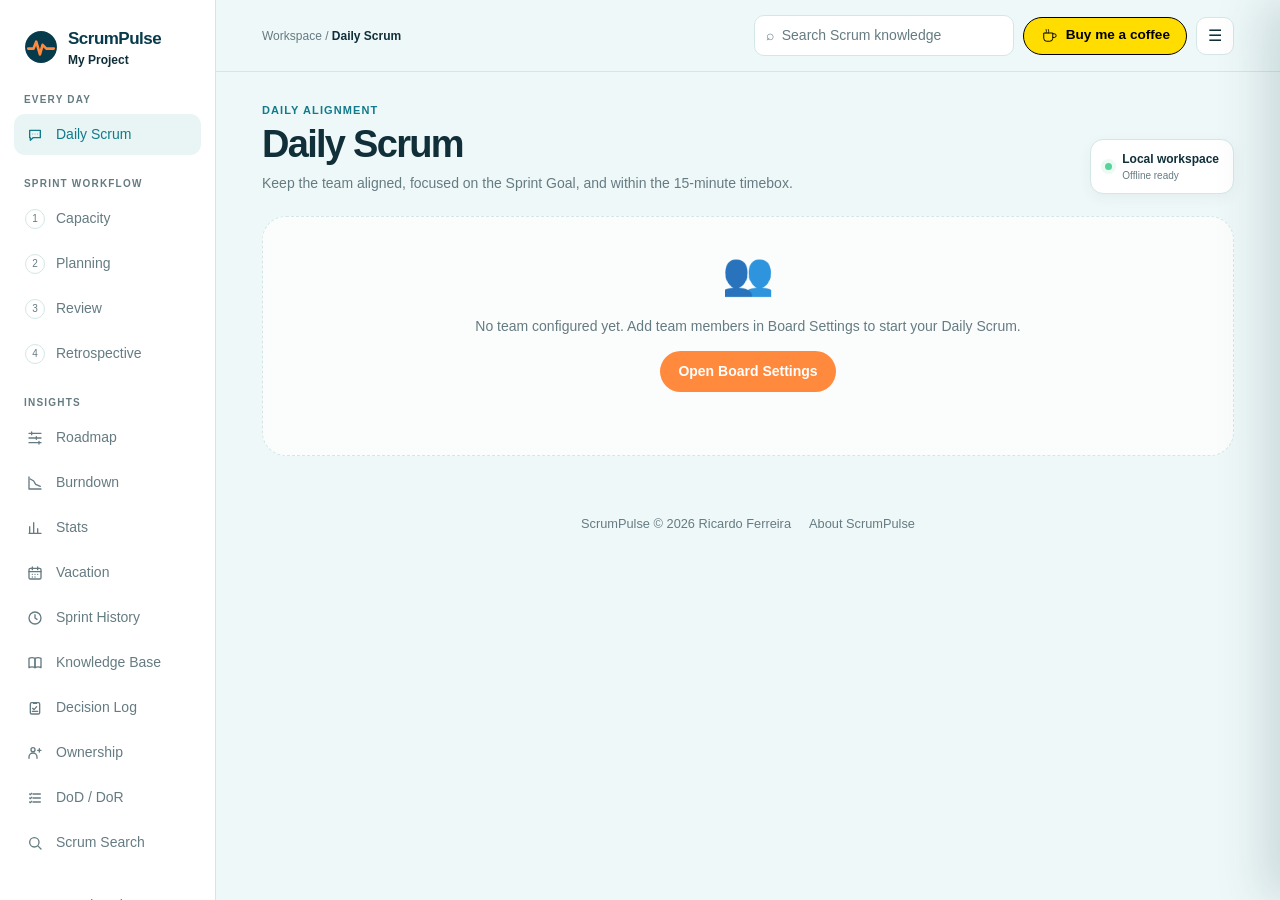
==== index.html @ 1f1711b0 "feat: add capacity-aware product roadmap" ====
<!doctype html>
<!--
  Copyright 2026 Ricardo Ferreira
  SPDX-License-Identifier: Apache-2.0
-->
<html lang="en">
<head>
<meta charset="utf-8">
<meta name="viewport" content="width=device-width,initial-scale=1">
<title>ScrumPulse — Free Offline Scrum Board</title>
<meta name="description" content="ScrumPulse is a free, offline Scrum board for Daily Scrum, capacity planning, Sprint Planning, Reviews, Retrospectives, Burndown, team statistics, DoD and DoR.">
<meta name="author" content="Ricardo Ferreira">
<meta name="application-name" content="ScrumPulse">
<meta name="theme-color" content="#073b4c">
<meta name="robots" content="index,follow,max-image-preview:large,max-snippet:-1,max-video-preview:-1">
<link rel="canonical" href="https://treslines.github.io/">
<link rel="sitemap" type="application/xml" href="https://treslines.github.io/sitemap.xml">
<link rel="manifest" href="site.webmanifest">
<link rel="icon" type="image/svg+xml" href="assets/favicon.svg">
<meta property="og:type" content="website">
<meta property="og:site_name" content="ScrumPulse">
<meta property="og:title" content="ScrumPulse — Free Offline Scrum Board">
<meta property="og:description" content="Plan capacity, facilitate every Scrum event, and track Sprint progress in a focused board that works locally and offline.">
<meta property="og:url" content="https://treslines.github.io/">
<meta property="og:image" content="https://treslines.github.io/assets/promo-overview.png">
<meta property="og:image:width" content="1600">
<meta property="og:image:height" content="900">
<meta property="og:image:alt" content="ScrumPulse free offline Scrum board overview">
<meta property="og:locale" content="en_US">
<meta property="og:locale:alternate" content="pt_BR">
<meta name="twitter:card" content="summary_large_image">
<meta name="twitter:title" content="ScrumPulse — Free Offline Scrum Board">
<meta name="twitter:description" content="A free, focused Scrum workspace that runs entirely in your browser and works offline.">
<meta name="twitter:image" content="https://treslines.github.io/assets/promo-overview.png">
<script type="application/ld+json">
{
  "@context": "https://schema.org",
  "@graph": [
    {
      "@type": "WebSite",
      "@id": "https://treslines.github.io/#website",
      "url": "https://treslines.github.io/",
      "name": "ScrumPulse",
      "alternateName": "ScrumPulse Scrum Management Board",
      "description": "A free, offline-first Scrum board for facilitators and Scrum Teams.",
      "inLanguage": "en",
      "creator": { "@id": "https://treslines.github.io/#author" }
    },
    {
      "@type": ["SoftwareApplication", "WebApplication"],
      "@id": "https://treslines.github.io/#app",
      "name": "ScrumPulse",
      "url": "https://treslines.github.io/",
      "image": "https://treslines.github.io/assets/promo-overview.png",
      "description": "Free Scrum management board with Daily Scrum timers, capacity and availability planning, Sprint Planning, Review, Retrospective, Burndown, statistics, Scrum guidance, DoD and DoR.",
      "applicationCategory": "BusinessApplication",
      "applicationSubCategory": "Project Management",
      "operatingSystem": "Any operating system with a modern web browser",
      "browserRequirements": "JavaScript enabled; works offline after loading",
      "isAccessibleForFree": true,
      "offers": {
        "@type": "Offer",
        "price": "0",
        "priceCurrency": "USD"
      },
      "featureList": [
        "Daily Scrum facilitation and timers",
        "Team capacity and availability planning",
        "Sprint Planning and Planning Poker",
        "Sprint Review and Retrospective guidance",
        "Burndown and velocity statistics",
        "Definition of Done and Definition of Ready",
        "Offline browser storage without an account"
      ],
      "license": "https://www.apache.org/licenses/LICENSE-2.0",
      "author": { "@id": "https://treslines.github.io/#author" }
    },
    {
      "@type": "Person",
      "@id": "https://treslines.github.io/#author",
      "name": "Ricardo Ferreira",
      "url": "https://github.com/treslines",
      "sameAs": [
        "https://github.com/treslines",
        "https://ch.linkedin.com/in/jricardogferreira"
      ]
    }
  ]
}
</script>
<style>
  :root{
    --brand:#145da0;
    --brand-dark:#0d3d6b;
    --accent:#ff8a3d;
    --ink:#1b2430;
    --muted:#5b6b7b;
    --bg:#eef3f7;
    --card:#ffffff;
    --border:#d8e1ea;
    --good:#22c55e;
    --warn:#eab308;
    --bad:#ef4444;
    --radius:14px;
  }
  *{box-sizing:border-box}
  body{margin:0;font-family:Arial,Helvetica,sans-serif;color:var(--ink);background:var(--bg)}
  button{cursor:pointer;font:inherit}

  /* Header */
  header.app-header{position:sticky;top:0;z-index:5;background:var(--card);border-bottom:1px solid var(--border);
    display:grid;grid-template-columns:1fr auto 1fr;align-items:center;padding:14px 20px;box-shadow:0 2px 10px rgba(20,93,160,.06)}
  .app-logo{grid-column:1;justify-self:start;display:flex;align-items:center;gap:8px}
  .app-logo-text{font-size:1.1rem;font-weight:800;color:var(--brand-dark);letter-spacing:-.01em}
  .app-title{grid-column:2;text-align:center;font-size:1.5rem;font-weight:800;color:var(--brand-dark);letter-spacing:-.02em}
  .app-title .emoji{margin-right:8px}
  .menu-btn{grid-column:3;justify-self:end;width:42px;height:42px;border:1px solid var(--border);background:var(--card);
    border-radius:10px;font-size:1.2rem;transition:transform .15s,background .15s,box-shadow .15s}
  .menu-btn:hover{background:#f0f6fb;box-shadow:0 4px 12px rgba(20,93,160,.15);transform:translateY(-1px)}

  /* Tabs */
  nav.tabs{display:flex;gap:6px;max-width:1100px;margin:18px auto 0;padding:0 16px;flex-wrap:wrap}
  nav.tabs button{background:var(--card);border:1px solid var(--border);border-radius:999px;padding:9px 18px;
    font-weight:600;color:var(--muted);transition:transform .15s,background .15s,color .15s,box-shadow .15s}
  nav.tabs button:hover{transform:translateY(-1px);box-shadow:0 4px 10px rgba(20,93,160,.1)}
  nav.tabs button.active{background:linear-gradient(135deg,var(--brand),var(--brand-dark));color:#fff;border-color:transparent}

  main{max-width:1100px;margin:20px auto 60px;padding:0 16px}
  .panel{display:none;animation:fadeIn .2s ease-out}
  .panel.active{display:block}
  @keyframes fadeIn{from{opacity:0;transform:translateY(4px)}to{opacity:1;transform:translateY(0)}}

  .card{background:var(--card);border:1px solid var(--border);border-radius:var(--radius);padding:28px;box-shadow:0 2px 8px rgba(20,40,60,.04)}
  .empty-state{text-align:center;padding:50px 20px;color:var(--muted)}
  .empty-state .big-emoji{font-size:2.6rem;display:block;margin-bottom:10px}
  .empty-state a.cta{display:inline-block;margin-top:14px;background:var(--accent);color:#fff;font-weight:700;
    padding:10px 18px;border-radius:999px;text-decoration:none;transition:transform .15s,box-shadow .15s}
  .empty-state a.cta:hover{transform:translateY(-1px);box-shadow:0 6px 14px rgba(255,138,61,.35)}

  .coming-soon{text-align:center;padding:60px 20px;color:var(--muted);font-style:italic}
  .muted{color:var(--muted)}
  .hidden{display:none!important}

  /* Settings drawer */
  .overlay{position:fixed;inset:0;background:rgba(10,20,35,.35);opacity:0;pointer-events:none;transition:opacity .2s;z-index:9}
  .overlay.open{opacity:1;pointer-events:auto}
  .drawer{position:fixed;top:0;right:0;height:100%;width:min(380px,90vw);background:var(--card);
    box-shadow:-8px 0 24px rgba(10,20,35,.18);transform:translateX(100%);transition:transform .25s ease;z-index:10;
    display:flex;flex-direction:column}
  .drawer.open{transform:translateX(0)}
  .drawer-head{display:flex;align-items:center;justify-content:space-between;padding:18px 20px;border-bottom:1px solid var(--border)}
  .drawer-head h2{margin:0;font-size:1.15rem;color:var(--brand-dark)}
  .drawer-close{border:0;background:transparent;font-size:1.3rem;color:var(--muted)}
  .drawer-body{padding:20px;overflow-y:auto;flex:1}

  /* Settings sections */
  .settings-section{margin-bottom:28px}
  .settings-section h3{margin:0 0 8px;font-size:.85rem;text-transform:uppercase;letter-spacing:.05em;color:var(--ink)}
  .section-divider{margin:18px 0 8px;padding-top:14px;border-top:1px solid var(--border);font-size:.85rem;text-transform:uppercase;letter-spacing:.05em;color:var(--ink);font-weight:700}
  .settings-section .section-note{font-size:.78rem;margin-bottom:10px;line-height:1.4}
  .team-count{font-size:.8rem;margin-bottom:10px;color:var(--muted)}
  .team-count.over{color:var(--bad);font-weight:700}
  .team-row{display:flex;align-items:center;gap:8px;padding:8px 10px;border:1px solid var(--border);border-radius:10px;margin-bottom:8px;background:#fbfdff;transition:opacity .15s}
  .team-row.archived{opacity:.5}
  .team-row .name{flex:1;font-weight:600;color:var(--ink);overflow-wrap:anywhere;font-size:.88rem;cursor:text;border-radius:6px;padding:2px 4px;margin:-2px -4px}
  .team-row .name:hover{background:#eef5fb}
  .team-row .name-edit-input{flex:1;min-width:0;padding:5px 8px;border:1px solid var(--brand);border-radius:8px;font:inherit;font-weight:600;color:var(--ink)}
  .project-row{cursor:pointer}
  .project-row.active{border-color:var(--brand);background:#eef7ff}
  .project-row .project-radio{accent-color:var(--brand);width:16px;height:16px;flex-shrink:0;cursor:pointer}
  .project-row .name{display:flex;align-items:center;gap:6px;cursor:text;border-radius:6px;padding:2px 4px;margin:-2px -4px}
  .project-row .name:hover{background:rgba(255,255,255,.6)}
  .role-tag{font-size:.68rem;font-weight:700;padding:3px 8px;border-radius:999px;white-space:nowrap}
  .role-tag.DEV{background:#e0f2fe;color:#075985}
  .role-tag.PO{background:#fef3c7;color:#854d0e}
  .role-tag.SM{background:#ede9fe;color:#5b21b6}
  .role-tag.SH{background:#ccfbf1;color:#115e59}
  .icon-btn{border:1px solid var(--border);background:#fff;border-radius:8px;width:30px;height:30px;font-size:.8rem;transition:background .15s,transform .15s}
  .icon-btn:hover{background:#f0f6fb;transform:translateY(-1px)}
  .icon-btn.danger:hover{background:#fdeaea;border-color:#f3b4b4}
  .add-member-form{display:flex;gap:8px;margin-top:10px;flex-wrap:wrap}
  .add-member-form input[type=text]{flex:1;min-width:110px;padding:9px 10px;border:1px solid var(--border);border-radius:8px;font:inherit}
  .add-member-form select{padding:9px 8px;border:1px solid var(--border);border-radius:8px;font:inherit}
  .add-member-form button{background:var(--brand);color:#fff;border:0;border-radius:8px;padding:9px 16px;font-weight:700;transition:background .15s}
  .add-member-form button:hover{background:var(--brand-dark)}
  .field-error{color:var(--bad);font-size:.78rem;margin-top:6px;min-height:1em}
  .sprint-select{width:100%;padding:9px 10px;border:1px solid var(--border);border-radius:8px;font:inherit;margin-bottom:12px}

  /* Capacity planning */
  .capacity-header{display:flex;align-items:center;justify-content:space-between;flex-wrap:wrap;gap:10px;margin-bottom:6px}
  .capacity-header h2{margin:0;color:var(--brand-dark);font-size:1.3rem;font-weight:800}
  .capacity-total{font-size:.85rem;font-weight:700;color:var(--brand-dark);background:#eef5fb;padding:4px 10px;border-radius:999px;margin-left:8px;vertical-align:middle}
  .capacity-range{font-size:.85rem;font-weight:600}
  .capacity-table-wrap{overflow-x:auto;margin-top:16px}
  .capacity-table{border-collapse:collapse;table-layout:fixed;width:100%;min-width:560px}
  .capacity-table col.col-member{width:270px}
  .capacity-table col.col-day{width:70px}
  .capacity-table th,.capacity-table td{padding:7px 8px;text-align:center;white-space:nowrap}
  .capacity-table .member-col{text-align:left}
  .capacity-table .week-label{font-size:.72rem;font-weight:700;color:var(--brand-dark);background:#eef5fb;border-radius:8px 8px 0 0}
  .capacity-table .day-col{font-size:.72rem;font-weight:700;color:var(--ink)}
  .capacity-table .day-date{display:block;font-size:.66rem;font-weight:400;color:var(--muted)}
  .capacity-table tbody td{border-top:1px solid var(--border)}
  .capacity-table .member-cell{text-align:left;font-weight:700;white-space:nowrap}
  .capacity-table .member-cell .role-tag{margin-right:8px}
  .capacity-table .role-separator-row td{background:#f6f9fb;color:var(--muted);font-size:.72rem;font-weight:700;text-transform:uppercase;letter-spacing:.04em;text-align:left;padding:8px 10px;border-top:1px solid var(--border);border-bottom:1px solid var(--border)}
  .capacity-table .day-halves{display:inline-flex;flex-direction:column;align-items:center;gap:3px}
  .capacity-table .day-halves input[type=checkbox]{width:16px;height:16px;cursor:pointer;margin:0}
  .capacity-table .ceremony-row td{background:#fbfdfd}
  .capacity-table .ceremony-cell{white-space:normal}
  .capacity-table .holiday-col{background:#f1f4f4!important;color:#94a3a8}
  .capacity-table .holiday-col input:not([data-public-holiday]){opacity:.32;cursor:not-allowed}
  .capacity-table .holiday-col .ceremony-fixed-check{background:#aeb9bc}
  .capacity-table .holiday-col .ceremony-overhead-mark{background:#cbd4d6}
  .capacity-table .public-holiday-row td{background:#fffaf0}
  .capacity-table .public-holiday-row .holiday-selected{background:#fff1d6}
  .public-holiday-check{width:17px;height:17px;margin:0;accent-color:var(--brand);cursor:pointer}
  .ceremony-cell-content{display:flex;align-items:center;justify-content:space-between;gap:8px}
  .ceremony-name{font-size:.78rem;font-weight:700;line-height:1.25;color:var(--ink)}
  .ceremony-hours{flex-shrink:0;padding:3px 7px;border-radius:999px;background:#e8f5f4;color:var(--brand-dark);font-size:.65rem;font-weight:800;white-space:nowrap}
  .ceremony-day-check{width:17px;height:17px;margin:0;accent-color:var(--brand);cursor:pointer}
  .ceremony-fixed-check{display:inline-grid;place-items:center;width:17px;height:17px;border-radius:5px;background:var(--brand);color:#fff;font-size:.7rem;font-weight:800}
  .ceremony-overhead-mark{display:inline-block;width:18px;height:3px;border-radius:999px;background:var(--border)}
  .capacity-table .member-col,.capacity-table .member-cell{border-right:1px solid var(--border)}
  .capacity-table .week-sep{border-left:1px solid var(--border)}
  .capacity-table .week-end{border-right:1px solid var(--border)}
  .capacity-note-row{display:flex;align-items:center;justify-content:space-between;gap:12px;flex-wrap:wrap}
  .half-day-legend{display:flex;align-items:center;gap:8px;flex-wrap:wrap;color:var(--muted);font-size:.72rem}
  .half-day-legend-item{display:inline-flex;align-items:center;gap:6px;padding:5px 9px;border:1px solid var(--border);border-radius:999px;background:#f8fbfd;white-space:nowrap}
  .half-day-label{display:inline-grid;place-items:center;min-width:25px;height:19px;padding:0 5px;border-radius:6px;color:var(--brand-dark);background:#e7f2fb;font-size:.64rem;font-weight:800;letter-spacing:.04em}
  .capacity-effective{font-size:.85rem;font-weight:700;color:#fff;background:var(--brand);padding:4px 10px;border-radius:999px;margin-left:4px;vertical-align:middle}

  /* Vacation calendar */
  .vacation-toolbar{display:flex;align-items:flex-end;justify-content:space-between;gap:16px;flex-wrap:wrap;margin-bottom:8px}
  .vacation-periods{display:flex;align-items:center;gap:6px;flex-wrap:wrap}
  .vacation-period-option{position:relative}
  .vacation-period-option input{position:absolute;opacity:0;pointer-events:none}
  .vacation-period-option span{display:inline-flex;align-items:center;justify-content:center;min-height:34px;padding:0 13px;border:1px solid var(--border);border-radius:999px;background:#f8fbfb;color:var(--ink);font-size:.78rem;font-weight:650;cursor:pointer;transition:background .15s,border-color .15s,color .15s}
  .vacation-period-option input:checked+span{background:var(--brand);border-color:var(--brand);color:#fff}
  .vacation-period-option input:focus-visible+span{outline:3px solid rgba(14,132,147,.2);outline-offset:2px}
  .vacation-date-field{display:flex;flex-direction:column;gap:5px;min-width:190px;color:var(--muted);font-size:.72rem;font-weight:700}
  .vacation-date-field input{height:36px;padding:0 10px;border:1px solid var(--border);border-radius:8px;background:#fff;color:var(--ink);font:inherit;font-size:.82rem}
  .vacation-summary{display:flex;align-items:center;justify-content:space-between;gap:12px;flex-wrap:wrap;margin-top:10px}
  .vacation-range{font-size:.82rem;font-weight:650;color:var(--muted)}
  .vacation-table-wrap{overflow:auto;max-width:100%;margin-top:14px;border:1px solid var(--border);border-radius:12px}
  .vacation-table{width:max-content;min-width:100%;background:#fff}
  .vacation-table col.col-member{width:230px}
  .vacation-table col.col-day{width:58px}
  .vacation-table .member-col,.vacation-table .member-cell{position:sticky;left:0;z-index:3;background:#fff;box-shadow:1px 0 0 var(--border)}
  .vacation-table thead .member-col{z-index:5}
  .vacation-table .month-label{font-size:.7rem;font-weight:800;color:var(--brand-dark);background:#e5f2f1;border-right:1px solid var(--border)}
  .vacation-table .week-label{border-radius:0;border-right:1px solid var(--border)}
  .vacation-table .out-of-range{background:#f6f8f8!important;color:#a7b2b7}
  .vacation-table .out-of-range input{visibility:hidden}
  .vacation-table .vacation-selected{background:#fff4dd}
  .vacation-table .public-holiday-row .member-cell{background:#fffaf0}
  .vacation-table .day-halves input{accent-color:#f59e0b}
  .vacation-table .public-holiday-check{accent-color:#f59e0b}
  .vacation-member-cell{display:flex;align-items:center;gap:8px;min-width:0}
  .vacation-member-identity{display:flex;align-items:center;gap:0;min-width:0;overflow:hidden;text-overflow:ellipsis}
  .vacation-half-row-labels{display:flex;flex-direction:column;gap:3px;margin-left:auto}
  .vacation-half-row-labels .half-day-label{min-width:27px;height:16px;font-size:.58rem}
  .vacation-locked-half{opacity:.4;cursor:not-allowed!important}
  .vacation-empty-copy{max-width:520px;margin:0 auto}

  /* Product Roadmap */
  .roadmap-header{display:flex;align-items:flex-start;justify-content:space-between;gap:16px;flex-wrap:wrap}
  .roadmap-header h2{margin:0;color:var(--brand-dark);font-size:1.3rem}.roadmap-header p{margin:5px 0 0;max-width:760px;font-size:.78rem}
  .roadmap-status{display:inline-flex;align-items:center;min-height:30px;padding:0 11px;border-radius:999px;background:#eef4f5;color:#536d76;font-size:.68rem;font-weight:800;text-transform:uppercase;letter-spacing:.04em}
  .roadmap-status.on-track{background:#e1f4e8;color:#14723a}.roadmap-status.at-risk{background:#fff0c7;color:#805600}.roadmap-status.behind{background:#fde7e9;color:#a92939}
  .roadmap-metrics{display:grid;grid-template-columns:repeat(4,minmax(145px,1fr));gap:10px;margin:16px 0 10px}
  .roadmap-metric{min-width:0;padding:11px 12px;border:1px solid var(--border);border-radius:10px;background:#f8fbfb}
  .roadmap-metric-label{display:block;color:var(--muted);font-size:.62rem;font-weight:800;text-transform:uppercase;letter-spacing:.04em}
  .roadmap-metric-value{display:block;margin-top:4px;color:var(--ink);font-size:.92rem;font-weight:750;overflow-wrap:anywhere}
  .roadmap-scroll{max-width:100%;margin-top:14px;overflow:auto;border:1px solid var(--border);border-radius:12px;background:#fff}
  .roadmap-board{width:max-content;min-width:100%;--roadmap-width:720px}
  .roadmap-row{display:grid;grid-template-columns:260px 150px var(--roadmap-width);min-height:58px;border-bottom:1px solid #e5edef}
  .roadmap-row:last-child{border-bottom:0}.roadmap-row.header{position:sticky;top:0;z-index:6;min-height:48px;background:#f3f8f8}
  .roadmap-task-cell,.roadmap-owner-cell{position:sticky;z-index:3;display:flex;align-items:center;min-width:0;padding:9px 11px;background:#fff;border-right:1px solid var(--border)}
  .roadmap-task-cell{left:0}.roadmap-owner-cell{left:260px;z-index:2}.roadmap-row.header .roadmap-task-cell,.roadmap-row.header .roadmap-owner-cell{z-index:7;background:#eaf4f4;color:var(--brand-dark);font-size:.68rem;font-weight:800;text-transform:uppercase;letter-spacing:.04em}
  .roadmap-task-copy{min-width:0}.roadmap-task-title{margin-top:4px;color:var(--ink);font-size:.73rem;line-height:1.3;overflow-wrap:anywhere}.roadmap-task-meta{margin-top:3px;color:var(--muted);font-size:.62rem}
  .roadmap-owner-select{width:100%;height:30px;padding:0 25px 0 8px;border:1px solid var(--border);border-radius:8px;background:#fff;color:var(--ink);font:inherit;font-size:.69rem}
  .roadmap-timeline{position:relative;min-height:58px;background-image:repeating-linear-gradient(to right,transparent 0,transparent 27px,rgba(87,126,133,.12) 27px,rgba(87,126,133,.12) 28px)}
  .roadmap-row.header .roadmap-timeline{min-height:48px;background:#eaf4f4;overflow:hidden}
  .roadmap-weekend{position:absolute;top:0;bottom:0;width:28px;background:rgba(93,119,125,.07);pointer-events:none}
  .roadmap-week-label{position:absolute;top:7px;color:#57727a;font-size:.59rem;font-weight:800;white-space:nowrap}.roadmap-week-label.month{color:var(--brand-dark)}
  .roadmap-day-number{position:absolute;bottom:6px;width:28px;color:#789097;font-size:.57rem;font-weight:650;text-align:center;white-space:nowrap}
  .roadmap-month-boundary{position:absolute;top:0;bottom:0;width:3px;z-index:1;background:#a9b7bb;pointer-events:none}
  .roadmap-bar{position:absolute;top:17px;height:24px;min-width:8px;border-radius:6px;background:#198493;color:#fff;box-shadow:0 1px 2px rgba(5,49,59,.18);overflow:hidden;text-overflow:ellipsis;white-space:nowrap;padding:5px 7px;font-size:.61rem;font-weight:800;line-height:14px}
  .roadmap-bar.bug{background:#c43d4d}.roadmap-bar.test{background:#e56717}.roadmap-bar.done{background:#38a965}.roadmap-bar.blocked{background:#9daeb3;color:#fff}
  .roadmap-unscheduled{position:absolute;top:17px;left:10px;height:24px;padding:5px 8px;border:1px dashed #9daeb3;border-radius:6px;background:#f1f4f4;color:#647b83;font-size:.61rem;font-weight:750;line-height:12px}
  .roadmap-marker{position:absolute;top:0;bottom:0;width:2px;z-index:2;pointer-events:none}.roadmap-marker.today{background:#f97316}.roadmap-marker.deadline{background:#d33d4d}.roadmap-row.header .roadmap-marker::before{position:absolute;top:1px;left:4px;font-size:.55rem;font-weight:800;white-space:nowrap}.roadmap-row.header .roadmap-marker.today::before{content:"Today";color:#c8570b}.roadmap-row.header .roadmap-marker.deadline::before{content:"Deadline";top:28px;color:#b32d3b}
  .roadmap-dependency{color:#71858c}.roadmap-dependency.blocked{color:#b33b49}
  @media(max-width:900px){.roadmap-metrics{grid-template-columns:repeat(2,minmax(140px,1fr))}}

  .planning-header{display:flex;align-items:center;gap:10px;flex-wrap:wrap}
  .planning-header h2{margin:0;color:var(--brand-dark);font-size:1.3rem;font-weight:800}
  .planning-count,.planning-hours{font-size:.85rem;font-weight:700;color:var(--brand-dark);background:#eef5fb;padding:4px 10px;border-radius:999px}
  .planning-count.over,.planning-hours.over{color:var(--bad);background:rgba(239,68,68,.12)}
  .planning-actions{display:flex;gap:8px;margin-left:auto}
  .btn-primary{background:var(--brand);color:#fff;border:0;border-radius:8px;padding:9px 16px;font-weight:700;transition:background .15s}
  .btn-primary:hover{background:var(--brand-dark)}
  .btn-primary.btn-sm{height:32px;padding:0 12px;font-size:.85rem;display:inline-flex;align-items:center}
  .btn-ghost.btn-sm{height:32px;padding:0 11px;font-size:.8rem;display:inline-flex;align-items:center}
  a.btn-ghost{display:inline-flex;align-items:center;justify-content:center;text-decoration:none}
  .ticket-grid{display:flex;flex-wrap:wrap;gap:16px;margin-top:16px}
  .ticket-badge{position:relative;width:59px;height:59px;display:flex;flex-direction:column;align-items:center;justify-content:center;gap:1px;border-radius:8px;border:2px solid var(--brand);background:#eef5fb;color:var(--brand-dark);cursor:pointer;user-select:none;transition:background .15s,color .15s,transform .1s}
  .ticket-badge .ticket-num{font-size:.7rem;font-weight:400;opacity:.75}
  .ticket-badge .ticket-hours{font-size:1.2rem;font-weight:800}
  .ticket-badge:hover{background:var(--brand);color:#fff}
  .ticket-badge:active{transform:scale(.92)}
  .ticket-badge.done{border-color:var(--good);background:#eafbee;color:#15803d}
  .ticket-badge.done .ticket-hours{text-decoration:line-through}
  .ticket-done-btn{position:absolute;top:-7px;right:-7px;width:17px;height:17px;border-radius:50%;border:1px solid var(--brand);background:#fff;font-size:.62rem;line-height:1;display:flex;align-items:center;justify-content:center;color:var(--muted);cursor:pointer;padding:0}
  .ticket-badge.done .ticket-done-btn{background:var(--good);color:#fff;border-color:var(--good)}
  .ticket-corner-btn{position:absolute;bottom:-7px;width:17px;height:17px;border-radius:50%;border:1px solid var(--brand);background:#fff;font-size:.75rem;font-weight:800;line-height:1;display:flex;align-items:center;justify-content:center;color:var(--muted);cursor:pointer;padding:0}
  .ticket-corner-btn.ticket-minus{left:-7px}
  .ticket-corner-btn.ticket-plus{right:-7px}
  .ticket-corner-btn:hover{background:var(--brand);color:#fff;border-color:var(--brand)}
  .planning-board{display:grid;grid-template-columns:minmax(0,1fr) minmax(0,1fr);gap:0;margin-top:20px;align-items:stretch}
  .backlog-column{min-width:0;padding:0 20px 0 0;transition:background .15s}
  #sprintBacklogColumn{padding:0 0 0 20px;border-left:1px solid var(--border)}
  .backlog-column.drag-over .backlog-list{outline:2px dashed var(--brand);outline-offset:6px;background:#f2faf9}
  .backlog-column-header{display:flex;align-items:flex-start;justify-content:space-between;gap:12px;margin:0 2px 12px}
  .backlog-column-header h3{margin:0;color:var(--brand-dark);font-size:1.04rem;letter-spacing:-.01em}
  .backlog-column-header p{margin:4px 0 0;font-size:.72rem;line-height:1.35;color:var(--muted)}
  .backlog-column-header>div{min-width:0;flex:1}
  .backlog-heading-row{display:flex;align-items:center;gap:9px;flex-wrap:wrap;min-height:30px}
  .backlog-date-range{display:inline-flex;align-items:center;min-height:25px;padding:3px 8px;border-radius:999px;background:#f2f7f7;color:#5b737c;font-size:.64rem;font-weight:750;white-space:nowrap}
  .product-goal-editor{display:flex;align-items:center;gap:7px;margin-top:5px;color:var(--muted);font-size:.7rem;line-height:1.4}
  .product-goal-input{flex:1;min-width:90px;font:inherit;font-size:.72rem;padding:3px 5px;border:1px solid transparent;border-radius:5px;color:var(--muted);background:transparent}
  .product-goal-input:focus{border-color:var(--brand);outline:none;background:#fff}
  .product-goal-deadline{display:inline-flex;align-items:center;gap:5px;color:var(--muted);font-size:.64rem;font-weight:700;white-space:nowrap}
  .product-goal-deadline input{width:116px;height:27px;padding:2px 6px;border:1px solid var(--border);border-radius:7px;background:#fff;color:var(--ink);font:inherit;font-size:.66rem}
  .sprint-goal-editor{display:flex;align-items:flex-start;gap:7px;margin-top:5px;color:var(--muted);font-size:.7rem;line-height:1.4}
  .sprint-goal-label{flex:0 0 auto;padding:3px 7px;border-radius:999px;background:#e8f5f4;color:var(--brand-dark);font-size:.59rem;font-weight:800;text-transform:uppercase;letter-spacing:.04em}
  .backlog-counter{flex-shrink:0;padding:4px 9px;border-radius:999px;background:#e8f5f4;color:var(--brand-dark);font-size:.66rem;font-weight:800}
  .backlog-list{display:flex;flex-direction:column;gap:8px;min-height:112px;padding:0;border:0;border-radius:0;background:transparent}
  .backlog-empty{display:grid;place-items:center;min-height:90px;padding:14px;color:var(--muted);font-size:.76rem;line-height:1.45;text-align:center}
  .backlog-item{position:relative;border:1px solid #d9e5e7;border-radius:10px;background:#fffaf0;padding:11px 12px;box-shadow:none;transition:border-color .15s,background .15s,opacity .15s}
  .backlog-item.ready{border-color:#c9e2dc;background:#fbfefd}
  .backlog-item.done,.backlog-item.completion-ready{border-color:#9ed8b5;background:#e9f8ef}
  .backlog-item.done{opacity:.92}
  .backlog-item.dragging{opacity:.45}
  .backlog-item-head{display:flex;align-items:flex-start;gap:9px}
  .backlog-toggle{flex:0 0 24px;width:24px;height:24px;border:0;border-radius:6px;background:transparent;color:#66818b;cursor:pointer;display:grid;place-items:center}
  .backlog-toggle:hover{background:#e8f5f4;color:var(--brand)}
  .backlog-title-wrap{min-width:0;flex:1}
  .backlog-title-line{display:flex;align-items:center;gap:6px;flex-wrap:wrap}
  .backlog-title{font-size:.84rem;line-height:1.3;font-weight:500;color:var(--ink);overflow-wrap:anywhere}
  .backlog-type{padding:3px 7px;border-radius:999px;background:#0f7180;color:#fff;font-size:.56rem;font-weight:800;text-transform:uppercase;letter-spacing:.06em}
  .backlog-type.epic{background:#6746a5;color:#fff}.backlog-type.feature{background:#9a6b00;color:#fff}.backlog-type.bug{background:#c43d4d;color:#fff}.backlog-type.test{background:#e56717;color:#fff}
  .backlog-status{display:inline-flex;align-items:center;padding:2px 6px;border-radius:999px;background:#fff0c7;color:#805600;font-size:.61rem;font-weight:800}.backlog-item.ready .backlog-status{background:#e1f4e8;color:#14723a}
  .backlog-item.done .backlog-status,.backlog-item.completion-ready .backlog-status{background:#ccefd9;color:#116b35}
  .backlog-meta{display:flex;align-items:center;gap:6px;flex-wrap:wrap;margin-top:5px;color:var(--muted);font-size:.67rem;line-height:1.35}
  .backlog-actions{display:flex;align-items:center;gap:2px;flex-wrap:wrap;justify-content:flex-end;margin-left:auto}
  .backlog-icon-btn{height:28px;min-width:28px;padding:0 6px;border:0;border-radius:7px;background:transparent;color:#476774;font:inherit;font-size:.69rem;cursor:pointer;display:inline-flex;align-items:center;justify-content:center;gap:4px}
  .dependency-select{height:26px;max-width:112px;padding:0 22px 0 7px;border:0;border-radius:7px;background:#f5f9f9;color:#476774;font:inherit;font-size:.64rem;cursor:pointer}
  .dependency-select:hover,.dependency-select:focus{background:#e8f5f4;outline:none}
  .dependency-select.blocked{background:#fff0f1;color:#b33b49}
  .dependency-hint{display:inline-flex;align-items:center;gap:4px;color:#71858c;font-size:.64rem;font-weight:650}
  .dependency-hint.blocked{color:#b33b49}
  .backlog-icon-btn svg,.backlog-toggle svg,.work-action svg{width:15px;height:15px;display:block;fill:none;stroke:currentColor;stroke-width:1.8;stroke-linecap:round;stroke-linejoin:round}
  .backlog-icon-btn:hover:not(:disabled){background:#e5f2f2;color:var(--brand-dark)}.backlog-icon-btn:disabled{opacity:.28;cursor:default}
  .backlog-icon-btn.text-action{padding:0 8px;color:var(--brand-dark);font-weight:700}.backlog-icon-btn.danger:hover{background:#fff0f0;color:var(--bad)}
  .backlog-details{margin:10px 0 0 33px;padding-top:2px;font-size:.72rem;line-height:1.45;color:var(--muted)}
  .backlog-details p{margin:4px 0;overflow-wrap:anywhere}.backlog-details strong{color:var(--ink)}.backlog-details a{color:var(--brand);font-weight:700}
  .backlog-details ul{margin:3px 0 6px 17px;padding:0}.backlog-details li{margin:1px 0;padding-left:1px}
  .backlog-children{margin:10px 0 0 24px;display:flex;flex-direction:column;gap:8px}
  .product-subtask-list{margin:12px 0 0 33px;display:flex;flex-direction:column;gap:7px}
  .product-subtask-list::before{content:"Sub-tasks";color:#627b84;font-size:.61rem;font-weight:800;letter-spacing:.08em;text-transform:uppercase}
  .product-subtask{padding:9px 10px;border:1px solid var(--border);border-radius:8px;background:#f7fbfb}
  .product-subtask-head{display:grid;grid-template-columns:minmax(0,1fr) auto;align-items:start;gap:0;min-width:0}
  .product-subtask-identity{grid-column:1;grid-row:1;display:flex;align-items:center;gap:6px;min-width:0}
  .product-subtask-actions{grid-column:2;grid-row:1;display:flex;align-items:center;gap:2px}
  .product-subtask-title{grid-column:1/3;grid-row:2;min-width:0;margin:6px 0 0 30px;color:var(--ink);font-size:.75rem;font-weight:500;overflow-wrap:anywhere}
  .product-subtask-hours{color:var(--muted);font-size:.67rem;font-weight:700;white-space:nowrap}
  .product-subtask-details{margin:7px 0 0 30px;color:var(--muted);font-size:.69rem;line-height:1.4}
  .product-subtask-details ul{margin:3px 0 0;padding-left:17px}
  .product-subtask.ready .backlog-status,.product-subtask.done .backlog-status{background:#e1f4e8;color:#14723a}
  .sprint-story{background:#fff}.sprint-story.ready-to-close{border-color:#72c996;background:#e9f8ef}
  .story-forecast{font-weight:800;color:var(--brand-dark)}.story-forecast.warning{color:#9a6700}
  .subtask-list{margin:12px 0 0 33px;display:flex;flex-direction:column;gap:0}
  .subtask-list::before{content:"Sub-tasks";color:#627b84;font-size:.61rem;font-weight:800;letter-spacing:.08em;text-transform:uppercase}
  .subtask-list .backlog-item{padding:10px 0;border:0;border-top:1px solid rgba(94,137,143,.24);border-radius:0;background:transparent}.subtask-list .backlog-item.done{background:transparent}
  .work-estimate{flex:0 0 auto;display:flex;align-items:center;gap:5px;margin-left:5px}
  .work-stepper{height:30px;display:inline-grid;grid-template-columns:27px minmax(38px,auto) 27px;align-items:center;border:1px solid #b9d2d6;border-radius:8px;background:#fff;overflow:hidden;color:var(--brand-dark)}
  .work-stepper-value{min-width:38px;text-align:center;font-size:.74rem;font-weight:800;font-variant-numeric:tabular-nums}
  .work-action{width:27px;height:30px;padding:0;border:0;background:transparent;color:#3b6772;display:grid;place-items:center;cursor:pointer}
  .work-action:hover{background:#e8f5f4;color:var(--brand-dark)}.work-action+.work-stepper-value,.work-stepper-value+.work-action{border-left:1px solid #d8e5e7}
  .work-done{flex:0 0 27px;width:27px;height:27px;padding:0;border:1px solid #b9d2d6;border-radius:50%;background:#fff;color:#56808a;display:inline-grid;place-items:center;font:inherit;cursor:pointer}
  .work-done svg{width:14px;height:14px;display:block;fill:none;stroke:currentColor;stroke-width:2;stroke-linecap:round;stroke-linejoin:round}
  .work-done:hover{border-color:var(--good);background:#e9f8ef;color:#148243}
  .work-estimate.is-done .work-stepper{grid-template-columns:auto;border-color:#83cda0;background:#dff5e7;color:#126e38}.work-estimate.is-done .work-stepper-value{padding:0 10px;text-decoration:line-through}.work-estimate.is-done .work-done{border-color:#38a965;background:#38a965;color:#fff}
  .product-pbi>.backlog-item-head{display:grid;grid-template-columns:minmax(0,1fr) auto;align-items:start}
  .product-pbi-identity{grid-column:1;grid-row:1;display:flex;align-items:center;gap:6px;min-width:0;min-height:30px}
  .product-pbi>.backlog-item-head>.backlog-actions{grid-column:2;grid-row:1;margin:0;justify-content:flex-end}
  .product-pbi>.backlog-item-head>.backlog-title-wrap{grid-column:1/3;grid-row:2;margin:7px 0 0 33px}
  .sprint-story>.backlog-item-head{display:grid;grid-template-columns:minmax(0,1fr) auto auto;align-items:start}
  .sprint-story-identity{grid-column:1;grid-row:1;display:flex;align-items:center;gap:6px;min-height:30px}
  .sprint-story-identity .backlog-toggle{flex-basis:24px}
  .sprint-story>.backlog-item-head>.backlog-actions{grid-column:2;grid-row:1;margin:0;justify-content:flex-end}
  .sprint-story>.backlog-item-head>.work-estimate{grid-column:3;grid-row:1}
  .sprint-story>.backlog-item-head>.backlog-title-wrap{grid-column:1/4;grid-row:2;margin:7px 0 0 33px}
  .done-story-summary{display:grid;grid-template-columns:1fr;align-items:start;min-height:30px}
  .done-story-summary>.backlog-title{margin:7px 0 0 33px}
  .backlog-item[data-task-id]>.backlog-item-head{display:grid;grid-template-columns:minmax(0,1fr) auto auto;align-items:start}
  .subtask-identity{grid-column:1;grid-row:1;display:flex;align-items:center;gap:6px;min-height:30px}
  .backlog-item[data-task-id]>.backlog-item-head>.backlog-actions{grid-column:2;grid-row:1;margin:0;justify-content:flex-end}
  .backlog-item[data-task-id]>.backlog-item-head>.work-estimate{grid-column:3;grid-row:1}
  .backlog-item[data-task-id]>.backlog-item-head>.backlog-title-wrap{grid-column:1/4;grid-row:2;margin-top:7px}
  .planning-commitment{display:flex;align-items:center;gap:8px;margin:0 2px 10px;color:var(--muted);font-size:.69rem;line-height:1.4;flex-wrap:wrap}.planning-commitment strong{color:var(--ink)}
  .commitment-state{flex:0 0 auto;display:inline-flex;align-items:center;padding:3px 7px;border-radius:999px;background:#fff0c7;color:#805600;font-size:.59rem;font-weight:800;text-transform:uppercase;letter-spacing:.04em}.commitment-state.committed{background:#dff5e7;color:#126e38}
  .commitment-action{height:29px;padding:0 11px;border:1px solid var(--brand);border-radius:8px;background:var(--brand);color:#fff;font:inherit;font-size:.69rem;font-weight:800;cursor:pointer}
  .commitment-action:hover{background:var(--brand-dark);border-color:var(--brand-dark)}
  .commitment-action.committed{border-color:#b8dfc7;background:#e4f6eb;color:#126e38;cursor:default}
  .commitment-warning-list{margin:12px 0 0;padding:10px 12px 10px 28px;border-radius:9px;background:#fff8e5;color:#805600;font-size:.76rem;line-height:1.45}
  .history-change-list{margin:6px 0 14px;padding-left:19px;color:var(--muted);font-size:.74rem;line-height:1.5}
  .history-change-delta{font-weight:800;color:var(--ink)}
  .history-product-goal{display:flex;align-items:center;gap:8px;flex-wrap:wrap;margin:2px 0 12px}
  .backlog-modal-card{max-width:720px;max-height:90vh;overflow:auto}
  .backlog-form-grid{display:grid;grid-template-columns:1fr 1fr;gap:12px}.backlog-form-grid .field-row{margin:0}.backlog-form-grid .span-2{grid-column:1/-1}
  .backlog-form-grid textarea,.backlog-form-grid select{font:inherit;padding:8px 10px;border:1px solid var(--border);border-radius:8px;color:var(--ink);background:#fff;resize:vertical}
  .backlog-form-grid input[type=checkbox],.backlog-type-choice input{accent-color:var(--brand)}
  .backlog-type-choice{display:flex;gap:12px;flex-wrap:wrap;padding:8px 0}
  .backlog-type-choice label,.inline-check{display:inline-flex!important;flex-direction:row!important;align-items:center;gap:6px;color:var(--ink)!important;font-weight:600!important}
  .backlog-form-grid .field-row.needs-attention>label{color:#8a5a00}
  .backlog-form-grid .field-row.needs-attention input:not([type=checkbox]),.backlog-form-grid .field-row.needs-attention textarea{border-color:#d99a22;background:#fff9e8;box-shadow:0 0 0 3px rgba(217,154,34,.13)}
  .backlog-form-grid .field-row.needs-attention>label.inline-check,.backlog-form-grid .field-row.needs-attention .inline-check{width:max-content;padding:6px 9px;border-radius:8px;background:#fff4cf;color:#754b00!important}
  .field-help{font-size:.68rem;color:var(--muted);font-weight:400}.form-error{min-height:18px;margin-top:8px;color:var(--bad);font-size:.75rem;font-weight:700}
  .poker-reference{display:flex;flex-wrap:wrap;gap:10px;margin:0 0 20px}
  .poker-ref-card{width:52px;height:74px;display:flex;flex-direction:column;justify-content:space-between;align-items:stretch;padding:5px 0;background:#fff;border:1px solid var(--border);border-radius:8px;box-shadow:0 1px 3px rgba(20,40,60,.12);color:var(--ink)}
  .poker-ref-corner{font-size:.68rem;font-weight:800;line-height:1;padding:0 6px}
  .poker-ref-corner.bottom{text-align:right;transform:rotate(180deg)}
  .poker-ref-value{flex:1;display:flex;align-items:center;justify-content:center;font-size:1.3rem;font-weight:800}
  .sprint-goals{display:flex;flex:1;min-width:0;flex-direction:column;gap:3px;margin:0}
  .sprint-goal-row{display:flex;align-items:center;gap:4px;min-width:0}
  .sprint-goal-bullet{flex:0 0 auto;color:var(--muted);font-weight:800}
  .sprint-goal-input{flex:1;min-width:80px;font:inherit;font-size:.72rem;padding:2px 4px;border:1px solid transparent;border-radius:5px;color:var(--muted);background:transparent}
  .sprint-goal-input:focus{border-color:var(--brand);outline:none}
  .sprint-goal-trash{flex-shrink:0;width:22px;height:22px;padding:3px;border:0;border-radius:5px;background:none;color:#78909a;cursor:pointer;opacity:.65;transition:opacity .15s,color .15s,background .15s}
  .sprint-goal-trash svg{width:14px;height:14px;display:block;fill:none;stroke:currentColor;stroke-width:1.8;stroke-linecap:round;stroke-linejoin:round}
  .sprint-goal-trash:hover{opacity:1}
  .sprint-goal-trash:hover{background:#fff0f0;color:var(--bad)}
  .sprint-goal-add{flex-shrink:0;width:22px;height:22px;border-radius:5px;border:1px solid var(--brand);background:#fff;color:var(--brand);font-size:.9rem;font-weight:800;cursor:pointer;display:flex;align-items:center;justify-content:center;transition:background .15s,color .15s}
  .sprint-goal-add:hover{background:var(--brand);color:#fff}
  .burndown-chart-wrap{margin:16px auto 0;max-width:640px;background:#f9fbfd;border:1px solid var(--border);border-radius:12px;padding:16px}
  .burndown-chart{width:100%;height:280px;display:block}
  .burndown-legend{display:flex;justify-content:center;gap:18px;margin-top:10px;font-size:.78rem;color:var(--muted)}
  .legend-item{display:flex;align-items:center;gap:6px}
  .legend-swatch{width:14px;height:3px;border-radius:2px;display:inline-block}
  .legend-swatch.ideal{background:#c7d3de}
  .legend-swatch.actual{background:var(--brand)}
  .stats-grid{display:grid;grid-template-columns:repeat(auto-fit,minmax(200px,1fr));gap:14px;margin-top:16px}
  .stats-info{margin-top:10px;background:#f9fbfd;border:1px solid var(--border);border-radius:10px;padding:12px 14px}
  .stats-info-title{font-weight:700;color:var(--ink);font-size:.85rem;margin-bottom:4px}
  .stats-info-desc{font-size:.8rem;line-height:1.4}
  .stat-tile{background:#f9fbfd;border:1px solid var(--border);border-radius:12px;padding:16px;display:flex;flex-direction:column;gap:4px}
  .stat-tile .stat-title{font-size:.72rem;font-weight:700;color:var(--muted);text-transform:uppercase;letter-spacing:.03em}
  .stat-tile .stat-value{font-size:1.6rem;font-weight:800;color:var(--brand-dark)}
  .stat-tile .stat-sub{font-size:.75rem;color:var(--muted)}
  .stat-tile .stat-ontime{font-size:.75rem;font-weight:700;color:var(--good)}
  .stat-tile.empty .stat-value{color:var(--muted);font-style:italic;font-size:1rem}
  .field-row{margin:14px 0}
  .field-row label{display:flex;flex-direction:column;gap:4px;font-size:.85rem;color:var(--muted);font-weight:600}
  .field-row input{font:inherit;padding:8px 10px;border:1px solid var(--border);border-radius:8px;color:var(--ink)}
  #ticketDoneReopen{margin-right:auto}
  .member-bulk-btn{width:16px;height:16px;border:2px solid var(--brand);border-radius:4px;background:#fff;padding:0;margin-right:8px;vertical-align:middle;transition:background .15s}
  .member-bulk-btn:hover{box-shadow:0 0 0 3px rgba(20,93,160,.15)}
  .member-bulk-btn.filled{background:var(--brand)}

  /* Sprint Retro */
  #retroCard h2{margin:0 0 14px;color:var(--brand-dark)}
  .retro-subtabs{display:flex;gap:8px;flex-wrap:wrap;margin-bottom:18px}
  .retro-subtabs button{position:relative;background:#f6f9fb;border:1px solid var(--border);border-radius:999px;padding:7px 16px;font-weight:600;font-size:.85rem;color:var(--brand-dark);cursor:pointer;transition:background .15s}
  .retro-subtabs button:hover{background:#eef5fb}
  .retro-subtabs button.active{background:linear-gradient(135deg,var(--brand),var(--brand-dark));color:#fff;border-color:transparent}
  .retro-tab-badge{position:absolute;top:-8px;right:-8px;display:flex;align-items:center;justify-content:center;min-width:20px;height:20px;padding:0 5px;border-radius:999px;font-size:.68rem;font-weight:800;border:1px solid #fff;box-shadow:0 1px 3px rgba(0,0,0,.15)}
  .retro-tab-badge.hidden{display:none}
  .retro-tab-badge.badge-previous{background:#2563eb;color:#fff}
  .retro-tab-badge.badge-current{background:#eab308;color:#3f2d00}
  .retro-tab-badge.badge-completed{background:#16a34a;color:#fff}
  .retro-tab-badge.badge-wentwell{background:var(--good);color:#fff}
  .retro-tab-badge.badge-wentnotwell{background:var(--bad);color:#fff}
  .retro-subtabs button.pulse{animation:retroButtonPulse 1.6s ease 2}
  @keyframes retroButtonPulse{
    0%{box-shadow:0 0 0 0 rgba(255,138,61,.65)}
    35%{box-shadow:0 0 0 8px rgba(255,138,61,0)}
    100%{box-shadow:0 0 0 0 rgba(255,138,61,0)}
  }
  .retro-actions{display:flex;justify-content:flex-end;gap:8px;margin-bottom:14px}
  .retro-empty-msg{color:var(--muted);text-align:center;padding:24px 0;font-style:italic}
  .retro-group{margin-bottom:18px}
  .retro-group-title{margin:0 0 8px;font-size:.78rem;text-transform:uppercase;letter-spacing:.05em;color:var(--muted);border-bottom:1px solid var(--border);padding-bottom:6px}
  .retro-row{display:flex;align-items:flex-start;gap:12px;padding:12px 0;border-bottom:1px solid var(--border)}
  .retro-row:last-child{border-bottom:none}
  .retro-row .retro-check{width:18px;height:18px;margin-top:4px;cursor:pointer;flex-shrink:0}
  .retro-fields{flex:1;display:flex;flex-direction:column;gap:6px;min-width:0}
  .retro-meta{display:flex;flex-wrap:wrap;gap:12px;align-items:center}
  .retro-meta label{display:flex;flex-direction:column;gap:2px;font-size:.68rem;color:var(--muted);text-transform:uppercase;letter-spacing:.03em}
  .retro-meta select,.retro-meta input{font:inherit;font-size:.82rem;padding:5px 7px;border:1px solid var(--border);border-radius:6px;color:var(--ink)}
  .retro-meta .retro-estimate{width:64px}
  .retro-prio.prio-High{color:var(--bad);font-weight:700}
  .retro-prio.prio-Mid{color:#b5790b;font-weight:700}
  .retro-prio.prio-Low{color:var(--good);font-weight:700}
  .retro-trash{align-self:flex-start;margin-top:4px;background:none;border:0;font-size:1.05rem;cursor:pointer;opacity:.6;transition:opacity .15s}
  .retro-trash:hover{opacity:1}
  .move-controls{display:flex;flex-direction:column;gap:4px;align-self:flex-start}
  .move-controls button{width:26px;height:26px;border:1px solid var(--border);background:#fff;border-radius:6px;font-size:.7rem;cursor:pointer}
  .move-controls button:hover:not(:disabled){background:#f0f6fb}
  .move-controls button:disabled{opacity:.35;cursor:default}
  .field-input{box-sizing:border-box;font:inherit;padding:7px 9px;border:1px solid var(--border);border-radius:8px;color:var(--ink);background:#fbfdff;transition:background .15s,border-color .15s}
  .field-input:hover{border-color:#c3d2e0}
  .field-input:focus{background:#fff;border-color:var(--brand);outline:none}
  textarea.field-input{resize:vertical;min-height:34px}
  .air-rebrand .field-input{background:#f5fafa}
  .air-rebrand .field-input:focus{background:#fff}
  .retro-meta input.field-input,.retro-meta select.field-input{background:#fbfdff}
  .retro-meta input.field-input:focus,.retro-meta select.field-input:focus{background:#fff}
  .air-rebrand .retro-meta input.field-input,.air-rebrand .retro-meta select.field-input{background:#f5fafa}
  .air-rebrand .retro-meta input.field-input:focus,.air-rebrand .retro-meta select.field-input:focus{background:#fff}
  .dl-title,.kb-title,.retro-title{font-weight:700;font-size:1.02rem}
  .air-rebrand .dl-title,.air-rebrand .kb-title,.air-rebrand .retro-title{font-weight:700;font-size:1.02rem}
  #decisionLogList .retro-row,#kbList .retro-row{padding:20px 0}
  .kb-links{display:flex;flex-direction:column;gap:10px}
  .kb-link-add-row{display:flex;align-items:center;gap:8px}
  .kb-link-add-row input.kb-link-draft{flex:1;min-width:0}
  .kb-link-list{display:flex;flex-direction:column;gap:6px}
  .kb-link-entry{display:flex;align-items:center;justify-content:space-between;gap:8px;padding:6px 2px;border-bottom:1px solid var(--border)}
  .kb-link-entry:last-child{border-bottom:none}
  .kb-link-preview{flex:1;min-width:0;font-size:.82rem;color:var(--brand);text-decoration:none;overflow:hidden;text-overflow:ellipsis;white-space:nowrap}
  .kb-link-preview:hover{text-decoration:underline}
  .kb-link-entry .kb-link-trash{flex-shrink:0;background:none;border:0;font-size:1rem;cursor:pointer;opacity:.6;transition:opacity .15s}
  .kb-link-entry .kb-link-trash:hover{opacity:1}
  .definition-section-title{margin:0 0 18px;color:var(--brand-dark);font-size:1.45rem;line-height:1.2}
  .definitions-board{display:grid;grid-template-columns:minmax(0,1fr) minmax(0,1fr);align-items:stretch}
  .definition-column{min-width:0;padding-right:20px}
  .definition-column+.definition-column{padding:0 0 0 20px;border-left:1px solid var(--border)}
  .ownership-stack{display:flex;flex-direction:column;gap:14px}
  .definition-guidance-card{min-width:0;padding:18px;border:1px solid var(--border);border-radius:12px;background:#f9fbfd;color:var(--ink);font-size:.82rem;line-height:1.5}
  .definition-guidance-card h4{margin:0 0 10px;color:var(--brand-dark);font-size:.92rem}
  .definition-guidance-card p{margin:0 0 10px}
  .definition-guidance-card p:last-child{margin-bottom:0}
  .definition-guidance-card ul{margin:8px 0 0;padding-left:20px}
  .definition-guidance-card li+li{margin-top:6px}
  .definition-table-wrap{overflow-x:auto}
  .definition-ownership-table{width:100%;border-collapse:collapse;font-size:.74rem}
  .definition-ownership-table th,.definition-ownership-table td{padding:7px 6px;text-align:left;vertical-align:top;border-bottom:1px solid var(--border)}
  .definition-ownership-table th{color:var(--brand-dark);font-size:.68rem;text-transform:uppercase;letter-spacing:.03em}
  .definition-add-row{display:flex;align-items:center;gap:8px;margin-bottom:14px}
  .definition-add-row input{flex:1;min-width:0}
  .definition-list{list-style:none;margin:0;padding:0}
  .definition-item{display:grid;grid-template-columns:12px minmax(0,1fr) auto;align-items:start;gap:10px;padding:12px 2px;border-bottom:1px solid var(--border)}
  .definition-item::before{content:"";width:6px;height:6px;margin-top:.48em;border-radius:50%;background:var(--brand)}
  .definition-item-text{min-width:0;line-height:1.5;overflow-wrap:anywhere}
  .definition-trash{border:0;background:transparent;font-size:1rem;cursor:pointer;opacity:.6}
  .definition-trash:hover{opacity:1}
  .sprint-history-list{display:flex;flex-direction:column;gap:12px}
  .history-sprint{border:1px solid var(--border);border-radius:12px;background:#fbfefe;overflow:hidden}
  .history-sprint summary{display:flex;align-items:center;gap:12px;padding:16px 18px;cursor:pointer;list-style:none;color:var(--ink)}
  .history-sprint summary::-webkit-details-marker{display:none}
  .history-sprint summary::before{content:"›";flex:0 0 auto;color:var(--brand);font-size:1.25rem;line-height:1;transform-origin:center;transition:transform .15s}
  .history-sprint[open] summary::before{transform:rotate(90deg)}
  .history-sprint-title{min-width:0;flex:1;font-size:.92rem;font-weight:700;color:var(--brand-dark)}
  .history-sprint-meta{font-size:.7rem;color:var(--muted);white-space:nowrap}
  .history-sprint-body{padding:0 18px 18px;border-top:1px solid var(--border)}
  .history-metrics{display:grid;grid-template-columns:repeat(auto-fit,minmax(130px,1fr));gap:10px;margin:16px 0}
  .history-metric{padding:10px 12px;border-radius:9px;background:#eef7f7}
  .history-metric-label{display:block;margin-bottom:3px;color:var(--muted);font-size:.62rem;font-weight:700;text-transform:uppercase;letter-spacing:.04em}
  .history-metric-value{color:var(--brand-dark);font-size:.94rem;font-weight:800}
  .history-goals{margin:12px 0;padding-left:20px;color:var(--ink);font-size:.78rem}
  .history-story-list{display:flex;flex-direction:column;gap:7px;margin-top:12px}
  .history-story{padding:10px 12px;border:1px solid var(--border);border-radius:9px;background:#fff}
  .history-story-head{display:flex;align-items:center;gap:7px;flex-wrap:wrap}
  .history-story>summary{cursor:pointer;list-style:none}.history-story>summary::-webkit-details-marker{display:none}
  .history-story-title{flex:1;min-width:160px;font-size:.78rem;font-weight:600}
  .history-story-state{padding:2px 7px;border-radius:999px;background:#fff0c7;color:#805600;font-size:.61rem;font-weight:800}
  .history-story-state.done{background:#dff5e7;color:#126e38}
  .history-story-hours{color:var(--muted);font-size:.69rem}
  .history-subtasks{margin:8px 0 0 22px;padding-left:17px;color:var(--muted);font-size:.7rem}
  .history-story-details{margin:10px 0 0 28px;padding-top:8px;border-top:1px solid var(--border);color:var(--muted);font-size:.7rem}
  .history-story-details p{margin:4px 0}.history-story-details ul{margin:4px 0 8px;padding-left:18px}
  .history-scope{margin:10px 0 0;padding-left:19px;color:var(--muted);font-size:.7rem}
  .guest-role{display:inline-flex;align-items:center;justify-content:center;min-width:27px;padding:2px 7px;border-radius:999px;font-size:.66rem;font-weight:800;line-height:1.25}
  .guest-role.SM{background:#ede9fe;color:#5b21b6}.guest-role.PO{background:#fef3c7;color:#854d0e}.guest-role.SH{background:#ccfbf1;color:#115e59}
  .guest-name{white-space:nowrap}
  .guest-elapsed{font-variant-numeric:tabular-nums;font-size:.7rem;font-weight:800}
  .retro-row.completed .retro-title,.retro-row.completed .retro-desc{text-decoration:line-through;opacity:.65}
  .retro-row.completed .retro-check{cursor:pointer}
  .retro-modal-option{display:flex;align-items:center;gap:8px;padding:8px 0;font-size:.9rem;cursor:pointer}
  .retro-modal-actions{display:flex;justify-content:flex-end;gap:10px;margin-top:16px}

  .timebox-grid{display:grid;gap:8px;font-size:.85rem}
  .timebox-grid .tb-row{display:flex;justify-content:space-between;align-items:center;padding:7px 10px;background:#f6f9fb;border-radius:8px}
  .timebox-grid input[type=number]{width:70px;padding:5px 6px;border:1px solid var(--border);border-radius:6px;font:inherit}
  .checkbox-row{display:flex;align-items:center;gap:8px;margin:10px 0 0;font-size:.85rem}
  .backup-actions{display:flex;gap:8px;flex-wrap:wrap}
  .btn-ghost{border:1px solid var(--border);background:#fff;color:var(--brand-dark);border-radius:8px;padding:9px 14px;font-weight:600;transition:background .15s}
  .btn-ghost:hover{background:#f0f6fb}
  .btn-ghost.btn-danger{border-color:var(--bad);color:var(--bad)}
  .btn-ghost.btn-danger:hover{background:var(--bad);color:#fff}
  .btn-ghost.active{background:var(--brand);color:#fff;border-color:var(--brand)}
  .btn-danger-solid{background:var(--bad);color:#fff;border:0;border-radius:8px;padding:9px 16px;font-weight:700;transition:background .15s}
  .btn-danger-solid:hover{background:#c23030}
  .app-footer{display:flex;justify-content:center;align-items:center;flex-wrap:wrap;gap:10px 18px;text-align:center;padding:10px 16px 28px;color:var(--muted);font-size:.8rem}
  .footer-copyright{color:inherit;text-decoration:none}
  .footer-copyright:hover{color:var(--brand-dark);text-decoration:underline}
  .footer-about{color:inherit;text-decoration:none}
  .footer-about:hover{color:var(--brand-dark);text-decoration:underline}
  .settings-footer{margin-top:4px;text-align:center}
  .bmc-btn{display:inline-flex;align-items:center;gap:8px;height:38px;padding:0 16px;background:#ffdd00;color:#000;border:1px solid #000;border-radius:999px;font-weight:800;font-size:.85rem;text-decoration:none;transition:transform .15s,box-shadow .15s}
  .bmc-btn:hover{transform:translateY(-1px);box-shadow:0 4px 10px rgba(0,0,0,.15)}
  .air-header-support{flex:0 0 auto;white-space:nowrap}

  /* Daily Scrum team preview */
  .daily-preview-badges{display:flex;flex-wrap:wrap;gap:12px;margin-top:18px;justify-content:center}
  .member-badge .pill{background:#eef5fb;border:1px solid var(--border);border-radius:999px;padding:10px 16px;font-weight:700;font-size:.9rem}
  .member-badge .pill.role-PO{background:#fef3c7}
  .member-badge .pill.role-SM{background:#ede9fe}

  /* Daily Scrum meeting */
  .daily-header{display:flex;align-items:center;justify-content:space-between;margin-bottom:18px}
  .daily-header h2{margin:0;color:var(--brand-dark);font-size:1.3rem;font-weight:800}
  .daily-controls-row{display:flex;align-items:center;gap:20px;flex-wrap:wrap;margin:20px 0 28px}
  .control-panel{display:flex;gap:8px;flex-wrap:wrap}
  .control-panel button{border:0;border-radius:9px;padding:10px 14px;font-weight:700;font-size:.85rem;transition:transform .15s,box-shadow .15s,opacity .15s}
  .control-panel button:disabled{opacity:.4;cursor:not-allowed}
  .control-panel button:not(:disabled):hover{transform:translateY(-1px)}
  .control-panel .primary{background:linear-gradient(135deg,var(--brand),var(--brand-dark));color:#fff}
  .control-panel .secondary{background:#eef3f7;color:var(--ink)}
  .control-panel .danger{background:#fde2e2;color:#b91c1c}

  .overall-timer-area{flex:1;min-width:220px;display:flex;align-items:center}
  .overall-timer-bar{position:relative;width:100%;height:44px;border:2px solid var(--brand);border-radius:10px;overflow:hidden}
  .overall-timer-fill{position:absolute;top:0;left:0;bottom:0;width:100%;background:linear-gradient(135deg,var(--brand),var(--brand-dark));transition:width .25s linear}
  .overall-timer-text{position:relative;z-index:1;display:flex;align-items:center;justify-content:flex-start;padding-left:16px;height:100%;font-size:1.3rem;font-weight:800;color:#fff;font-variant-numeric:tabular-nums}
  .overall-timer-text.expired{animation:blink 1s step-start infinite}

  .guest-row{display:flex;gap:10px;flex-wrap:wrap;margin-bottom:18px}
  .guest-btn{border:1px solid var(--border);background:#fff;border-radius:999px;padding:8px 14px;font-weight:600;font-size:.8rem;display:inline-flex;align-items:center;gap:7px;transition:background .15s,border-color .15s,box-shadow .15s}
  .guest-btn:disabled{opacity:.4;cursor:not-allowed}
  .guest-btn:not(:disabled):hover{box-shadow:0 0 0 3px rgba(20,93,160,.14)}
  .guest-btn:not(:disabled):active{box-shadow:0 0 0 2px rgba(20,93,160,.18)}
  .guest-btn.speaking{background:linear-gradient(135deg,#ffedd5,#fed7aa);border-color:var(--accent);color:#9a3412}

  .guiding-questions{background:#eef5fb;border:1px solid var(--border);border-left:4px solid var(--brand);border-radius:10px;padding:14px 18px;margin-bottom:20px}
  .guiding-questions p{margin:6px 0;font-size:.88rem;color:var(--ink);transition:font-weight .15s}
  .guiding-questions p.active{font-weight:800}
  .guiding-questions ul,.guiding-questions ol{margin:6px 0 12px;padding-left:22px}
  .guiding-questions li{margin:4px 0;font-size:.88rem;color:var(--ink)}
  .guiding-questions li ul{margin:4px 0}
  #retroHints p{cursor:pointer}
  #retroHints p:hover{color:var(--brand-dark)}

  /* Scrum Search */
  .search-card h2{margin:0 0 6px;color:var(--brand-dark);font-size:1.3rem;font-weight:800}
  .search-form{display:flex;gap:10px;margin:16px 0;flex-wrap:wrap}
  .search-form input{flex:1;min-width:220px;padding:12px 14px;border:1px solid var(--border);border-radius:10px;font:inherit;font-size:.95rem}
  .search-form button{background:linear-gradient(135deg,var(--brand),var(--brand-dark));color:#fff;border:0;border-radius:10px;padding:12px 22px;font-weight:700;transition:opacity .15s,transform .15s}
  .search-form button:disabled{opacity:.4;cursor:not-allowed}
  .search-form button:not(:disabled):hover{transform:translateY(-1px)}
  .search-results{display:flex;flex-direction:column;gap:14px}
  .search-empty{text-align:center;padding:24px 10px}
  .search-result-item{border:1px solid var(--border);border-left:4px solid var(--brand);border-radius:10px;padding:14px 16px;background:#fbfdff}
  .sr-tags{display:flex;gap:6px;margin-bottom:8px;flex-wrap:wrap}
  .sr-tag{font-size:.68rem;font-weight:700;padding:3px 9px;border-radius:999px;background:#eef5fb;color:var(--brand-dark)}
  .sr-tag.muted{background:#f1f4f7;color:var(--muted)}
  .sr-q{font-weight:700;margin-bottom:6px}
  .sr-a{color:#15803d;font-weight:700;margin-bottom:4px}
  .sr-e{color:var(--muted);font-size:.88rem;line-height:1.4}

  .dev-badges{display:flex;flex-wrap:wrap;gap:18px;justify-content:center;padding:10px 0}
  .dev-badge{display:flex;flex-direction:column;align-items:center;gap:8px;width:120px}
  .dev-badge .badge-timer{font-size:.78rem;font-weight:700;color:var(--muted);font-variant-numeric:tabular-nums;min-height:1.1em}
  .dev-badge .badge-timer.blink{color:var(--bad);animation:blink 1s step-start infinite}
  .dev-badge .pill{position:relative;overflow:hidden;width:100%;text-align:center;border:1px solid var(--border);border-radius:999px;padding:12px 10px;font-weight:700;font-size:.85rem;background:#fff;transition:transform .2s,border-color .2s}
  .dev-badge .pill .fill{position:absolute;inset:0;width:0%;z-index:0;transition:width .25s linear,background-color .25s}
  .dev-badge .pill .label{position:relative;z-index:1}
  .dev-badge.current .pill{transform:scale(1.06);box-shadow:0 6px 16px rgba(20,93,160,.18);border:3px solid var(--brand)}
  .dev-badge.done .pill{opacity:.55}
  .fill-green{background:var(--good)}
  .fill-yellow{background:var(--warn)}
  .fill-red{background:var(--bad)}
  .fill-expired{background:#fff}

  @keyframes blink{50%{opacity:.25}}

  .summary-overlay{position:fixed;inset:0;background:rgba(10,20,35,.45);display:flex;align-items:center;justify-content:center;z-index:20}
  .summary-card{max-width:480px;width:92vw;background:#fff;border-radius:16px;padding:28px;box-shadow:0 20px 50px rgba(10,20,35,.3)}
  .summary-card h2{margin-top:0;color:var(--brand-dark)}
  .summary-list{margin:14px 0;padding:0;list-style:none}
  .summary-list li{display:flex;justify-content:space-between;padding:6px 0;border-bottom:1px solid #eef2f6;font-size:.88rem}
  .summary-close{margin-top:16px;background:var(--brand);color:#fff;border:0;border-radius:9px;padding:10px 18px;font-weight:700}
</style>
<style id="air-rebrand-styles">
  /*
    ScrumPulse "02 Air" rebrand preview.
    This layer intentionally preserves the original application markup,
    behavior, local storage, and offline-first architecture.
  */
  body.air-rebrand{
    --brand:#117a8b;
    --brand-dark:#073b4c;
    --accent:#ff8a3d;
    --ink:#102f39;
    --muted:#657b82;
    --bg:#eff8f8;
    --card:#ffffff;
    --border:#d3e7e6;
    --good:#27a36f;
    --warn:#d5a019;
    --bad:#d95757;
    --radius:24px;
    --air-sidebar:216px;
    color:var(--ink);
    background:var(--bg);
    font-family:Inter,ui-sans-serif,-apple-system,BlinkMacSystemFont,"Segoe UI",sans-serif;
    font-size:14px;
    line-height:1.5;
  }
  .air-rebrand button,.air-rebrand input,.air-rebrand select,.air-rebrand textarea{font:inherit}
  .air-rebrand button:focus-visible,.air-rebrand input:focus-visible,.air-rebrand select:focus-visible,.air-rebrand textarea:focus-visible,.air-rebrand a:focus-visible{
    outline:3px solid rgba(255,138,61,.35);outline-offset:2px
  }
  .air-workspace{min-width:0;min-height:100vh;margin-left:var(--air-sidebar)}

  /* Air sidebar */
  .air-sidebar{
    position:fixed;inset:0 auto 0 0;z-index:30;width:var(--air-sidebar);display:flex;flex-direction:column;
    padding:26px 14px 16px;color:var(--ink);background:#fff;border-right:1px solid var(--border);overflow-y:auto
  }
  .air-brand{display:flex;align-items:center;gap:10px;padding:0 10px 24px}
  .air-brand svg{flex:0 0 auto}
  .air-brand-name{display:block;color:var(--brand-dark);font-size:17px;font-weight:800;letter-spacing:-.03em}
  .air-brand-tagline{display:block;color:var(--ink);font-size:12px;font-weight:700;line-height:1.4}
  .air-nav-section+.air-nav-section{margin-top:21px}
  .air-nav-label{margin:0 10px 7px;color:var(--muted);font-size:10px;font-weight:800;letter-spacing:.12em;text-transform:uppercase}
  .air-side-nav{display:flex;flex-direction:column;gap:4px}
  .air-nav-item{
    display:flex;align-items:center;gap:11px;width:100%;border:0;border-radius:11px;padding:10px 11px;
    color:var(--muted);background:transparent;text-align:left;font-weight:650;transition:color .18s ease,background .18s ease
  }
  .air-nav-item:hover{color:var(--ink);background:#f3faf9}
  .air-nav-item.active{color:var(--brand);background:#e8f5f4}
  .air-nav-icon{display:grid;place-items:center;width:20px;height:20px;flex:0 0 20px;color:currentColor;font-size:12px}
  .air-step{border:1px solid var(--border);border-radius:50%;font-size:10px}
  .air-nav-item.active .air-step{color:#fff;background:var(--brand);border-color:var(--brand)}
  .air-sidebar-bottom{margin-top:auto;padding-top:22px}
  .air-offline-status{display:flex;align-items:center;gap:8px;margin:13px 10px 0;color:var(--muted);font-size:10px}
  .air-status-dot{width:7px;height:7px;flex:0 0 7px;border-radius:50%;background:#58d39a;box-shadow:0 0 0 4px rgba(88,211,154,.12)}

  /* Compact workspace top bar */
  .air-rebrand header.app-header{
    position:sticky;top:0;z-index:24;min-height:72px;display:flex;align-items:center;justify-content:space-between;gap:18px;
    padding:0 46px;background:rgba(239,248,248,.94);border:0;border-bottom:1px solid var(--border);box-shadow:none;backdrop-filter:blur(12px)
  }
  .air-rebrand .app-logo{display:none}
  .air-rebrand .app-title{margin:0;color:var(--muted);font-size:12px;font-weight:500;letter-spacing:0;text-align:left}
  .air-rebrand .app-title strong{color:var(--ink)}
  .air-top-actions{display:flex;align-items:center;gap:9px;margin-left:auto}
  .air-search-shortcut{
    display:flex;align-items:center;gap:8px;width:min(260px,25vw);border:1px solid var(--border);border-radius:10px;
    padding:9px 11px;color:var(--muted);background:#fff;text-align:left;font-size:12px;font-weight:500
  }
  .air-search-shortcut:hover{color:var(--ink);border-color:#bcd9d7}
  .air-rebrand .menu-btn{width:38px;height:38px;border:1px solid var(--border);border-radius:10px;color:var(--ink);background:#fff;box-shadow:none;font-size:1rem}
  .air-rebrand .menu-btn:hover{color:var(--brand);background:#f3faf9;box-shadow:none;transform:none}

  /* Original tabs remain available as the compact/mobile navigation. */
  .air-rebrand nav.tabs{display:none}
  .air-page-intro{display:flex;align-items:flex-end;justify-content:space-between;gap:24px;padding:30px 46px 22px}
  .air-eyebrow{margin:0 0 5px;color:var(--brand);font-size:11px;font-weight:800;letter-spacing:.1em;text-transform:uppercase}
  .air-page-title{margin:0;color:var(--ink);font-size:clamp(28px,3vw,38px);line-height:1.1;letter-spacing:-.045em}
  .air-page-description{max-width:650px;margin:8px 0 0;color:var(--muted);font-size:14px}
  .air-page-actions{display:flex;align-items:stretch;gap:10px;flex:0 0 auto}
  .air-local-chip{display:flex;align-items:center;gap:10px;flex:0 0 auto;border:1px solid var(--border);border-radius:13px;padding:10px 14px;background:#fff;box-shadow:0 4px 14px rgba(7,59,76,.05)}
  .air-local-chip strong,.air-local-chip span{display:block}
  .air-local-chip strong{font-size:12px}
  .air-local-chip span{color:var(--muted);font-size:10px}
  /* Real application content, restyled with the Air tokens. */
  .air-rebrand main{max-width:none;margin:0;padding:0 46px 48px}
  .air-rebrand .panel{animation:none}
  .air-rebrand .card{
    padding:26px 28px;border:1px solid transparent;border-radius:var(--radius);background:#fff;
    box-shadow:0 18px 42px rgba(7,59,76,.08)
  }
  .air-rebrand .card h2,.air-rebrand .daily-header h2,.air-rebrand .capacity-header h2,.air-rebrand .planning-header h2,.air-rebrand #retroCard h2{
    color:var(--ink);font-weight:800;letter-spacing:-.025em
  }
  .air-rebrand .section-note{line-height:1.5}
  .air-rebrand .muted{color:var(--muted)}
  .air-rebrand .empty-state{min-height:240px;border:1px dashed var(--border);box-shadow:none;background:rgba(255,255,255,.74)}
  .air-rebrand .big-emoji{filter:saturate(.8)}

  .air-rebrand .btn-primary,.air-rebrand .search-form button,.air-rebrand .add-member-form button,.air-rebrand .summary-close{
    background:var(--brand);border-color:var(--brand);border-radius:9px;box-shadow:none
  }
  .air-rebrand .btn-primary:hover,.air-rebrand .search-form button:not(:disabled):hover,.air-rebrand .add-member-form button:hover,.air-rebrand .summary-close:hover{background:var(--brand-dark)}
  .air-rebrand .btn-ghost{border-color:var(--border);border-radius:9px;color:var(--ink);background:#fff}
  .air-rebrand .btn-ghost:hover{background:#f3faf9}
  .air-rebrand .btn-ghost.btn-danger:hover{background:#fff0f0;color:var(--bad);border-color:var(--bad)}
  .air-rebrand .btn-ghost.active{color:#fff;background:var(--brand);border-color:var(--brand)}
  .air-rebrand .control-panel button{border-radius:9px;padding:10px 15px;box-shadow:none}
  .air-rebrand .control-panel .primary{background:var(--brand)}
  .air-rebrand .control-panel .secondary{background:#f1f7f7;color:var(--ink)}
  .air-rebrand .control-panel .danger{background:#fee7e7;color:#ad3030}
  .air-rebrand .overall-timer-bar{height:46px;border-color:var(--brand);border-radius:11px;background:#e7f1f1}
  .air-rebrand .overall-timer-fill{background:var(--brand)}
  .air-rebrand .guest-btn{border-color:var(--border);background:#fff}
  .air-rebrand .guest-btn:not(:disabled):hover{box-shadow:0 0 0 3px rgba(17,122,139,.15)}
  .air-rebrand .guest-btn:not(:disabled):active{box-shadow:0 0 0 2px rgba(17,122,139,.2)}
  .air-rebrand .guest-btn.speaking{color:#8c4419;background:#fff1e7;border-color:var(--accent)}
  .air-rebrand .guiding-questions{border-color:var(--border);border-left-color:var(--brand);border-radius:13px;background:#f3faf9}
  .air-rebrand .dev-badge .pill{border-color:var(--border);background:#fff}
  .air-rebrand .dev-badge.current .pill{border-color:var(--brand);box-shadow:0 8px 20px rgba(7,59,76,.14)}

  .air-rebrand .capacity-total,.air-rebrand .planning-count,.air-rebrand .planning-hours{color:var(--brand-dark);background:#e8f5f4}
  .air-rebrand .capacity-table .week-label{color:var(--brand-dark);background:#edf7f6}
  .air-rebrand .capacity-table .role-separator-row td{color:var(--muted);background:#f5fafa}
  .air-rebrand .capacity-table tbody td,.air-rebrand .capacity-table .role-separator-row td{border-color:var(--border)}
  .air-rebrand .capacity-table .member-col,.air-rebrand .capacity-table .member-cell,.air-rebrand .capacity-table .week-sep,.air-rebrand .capacity-table .week-end{border-color:var(--border)}
  .air-rebrand .capacity-table input[type=checkbox]{accent-color:var(--brand)}
  .air-rebrand .member-bulk-btn{border-color:var(--brand)}
  .air-rebrand .member-bulk-btn.filled{background:var(--brand)}
  .air-rebrand .ticket-badge{color:var(--brand-dark);background:#edf7f6;border-color:var(--brand)}
  .air-rebrand .ticket-badge:hover{color:#fff;background:var(--brand)}
  .air-rebrand .ticket-done-btn,.air-rebrand .ticket-corner-btn{border-color:var(--brand)}
  .air-rebrand .search-form input{border-color:var(--border);border-radius:10px;background:#fff}
  .air-rebrand .sprint-goal-editor .sprint-goal-input{border-color:transparent;border-radius:5px;background:transparent}
  .air-rebrand .sprint-goal-editor .sprint-goal-input:focus{border-color:var(--brand);background:#fff}
  .air-rebrand .poker-ref-card{border-color:var(--border);border-radius:10px;box-shadow:0 4px 12px rgba(7,59,76,.07)}

  .air-rebrand .burndown-chart-wrap,.air-rebrand .stats-info,.air-rebrand .stat-tile{border-color:var(--border);background:#f6fbfb}
  .air-rebrand .burndown-chart-wrap{border-radius:16px}
  .air-rebrand .stat-tile{border-radius:14px}
  .air-rebrand .stat-tile .stat-value{color:var(--brand-dark)}
  .air-rebrand .retro-subtabs button{color:var(--brand-dark);background:#f3f8f8;border-color:var(--border)}
  .air-rebrand .retro-subtabs button:hover{background:#e8f5f4}
  .air-rebrand .retro-subtabs button.active{color:#fff;background:var(--brand);border-color:var(--brand)}
  .air-rebrand .definition-tabs button{color:var(--brand-dark);background:#f3f8f8;border-color:var(--border)}
  .air-rebrand .definition-tabs button:hover{background:#e8f5f4}
  .air-rebrand .definition-tabs button.active{color:#fff;background:var(--brand);border-color:var(--brand)}
  .air-rebrand .definition-guidance-card{border-color:var(--border);background:#f6fbfb}
  .air-rebrand .retro-group-title,.air-rebrand .retro-row{border-color:var(--border)}
  .air-rebrand .search-result-item{border-color:var(--border);border-left-color:var(--brand);background:#f8fcfc}
  .air-rebrand .sr-tag{color:var(--brand-dark);background:#e8f5f4}

  /* Settings and dialogs */
  .air-rebrand .overlay{z-index:80;background:rgba(7,36,48,.38);backdrop-filter:blur(2px)}
  .air-rebrand .drawer{z-index:90;border-left:1px solid var(--border);box-shadow:-18px 0 45px rgba(7,59,76,.15)}
  .air-rebrand .drawer-head{border-color:var(--border)}
  .air-rebrand .drawer-head h2{color:var(--ink)}
  .air-rebrand .team-row,.air-rebrand .timebox-grid .tb-row{border-color:var(--border);background:#f5fafa}
  .air-rebrand .sprint-select,.air-rebrand .add-member-form input,.air-rebrand .add-member-form select,.air-rebrand .timebox-grid input[type=number],.air-rebrand .retro-meta select,.air-rebrand .retro-meta input,.air-rebrand .field-row input{
    border-color:var(--border);border-radius:9px;background:#fff
  }
  .air-rebrand .settings-section{border-color:var(--border)}
  .air-rebrand .summary-overlay{z-index:100;background:rgba(7,36,48,.44);backdrop-filter:blur(3px)}
  .air-rebrand .summary-card{border:1px solid var(--border);border-radius:20px;box-shadow:0 24px 60px rgba(7,36,48,.22)}
  .air-rebrand .summary-card h2{color:var(--ink)}
  .air-workspace>.app-footer{display:flex}

  @media (max-width:1050px){
    body.air-rebrand{--air-sidebar:82px}
    .air-sidebar{padding:22px 10px}
    .air-brand{justify-content:center;padding:0 0 23px}
    .air-brand-copy,.air-nav-label,.air-nav-item span:last-child,.air-offline-status{display:none}
    .air-nav-item{justify-content:center;padding:11px 8px}
    .air-rebrand header.app-header,.air-page-intro{padding-left:28px;padding-right:28px}
    .air-rebrand main{padding-left:28px;padding-right:28px}
    .definitions-board{grid-template-columns:1fr}
    .definition-column{padding:0}
    .definition-column+.definition-column{padding:22px 0 0;margin-top:22px;border-left:0;border-top:1px solid var(--border)}
  }

  @media (max-width:1180px){
    .planning-board{grid-template-columns:1fr;gap:22px}
    .backlog-column{padding:0}
    #sprintBacklogColumn{padding:22px 0 0;border-left:0;border-top:1px solid var(--border)}
  }

  @media (max-width:760px){
    body.air-rebrand{--air-sidebar:0px}
    .air-sidebar{display:none}
    .air-workspace{margin-left:0}
    .air-rebrand header.app-header{position:static;min-height:66px;padding:10px 14px;background:#fff}
    .air-rebrand .app-logo{display:flex}
    .air-rebrand .app-title,.air-search-shortcut{display:none}
    .air-rebrand nav.tabs{
      position:sticky;top:0;z-index:23;display:flex;flex-wrap:nowrap;max-width:none;margin:0;padding:10px 12px;
      gap:7px;overflow-x:auto;background:rgba(239,248,248,.96);border-bottom:1px solid var(--border);backdrop-filter:blur(12px)
    }
    .air-rebrand nav.tabs button{flex:0 0 auto;border-color:var(--border);border-radius:999px;color:var(--muted);background:#fff;box-shadow:none}
    .air-rebrand nav.tabs button.active{color:#fff;background:var(--brand);border-color:var(--brand)}
    .air-page-intro{align-items:flex-start;flex-direction:column;padding:24px 16px 18px}
    .air-page-title{font-size:30px}
    .air-page-actions{display:none}
    .air-header-support{padding:0 11px;font-size:.76rem}
    .air-rebrand main{padding:0 12px 34px}
    .air-rebrand .card{padding:22px 20px;border-radius:18px}
    .air-rebrand .daily-controls-row{gap:14px}
    .air-rebrand .control-panel{display:grid;grid-template-columns:repeat(2,minmax(0,1fr));width:100%}
    .air-rebrand .control-panel button{width:100%}
    .air-rebrand .overall-timer-area{min-width:100%;width:100%}
    .air-rebrand .planning-actions{width:100%;margin-left:0}
    .air-rebrand .capacity-header{align-items:flex-start}
  }

  @media (max-width:390px){
    .air-header-support{width:38px;padding:0;justify-content:center}
    .air-header-support span{display:none}
  }

  @media (max-width:460px){
    .air-rebrand .app-logo svg{width:30px;height:30px}
    .air-rebrand .app-logo-text{font-size:1rem}
    .air-page-title{font-size:27px}
    .air-page-description{font-size:13px}
    .air-rebrand .card{padding:20px 16px}
    .air-rebrand .planning-actions{flex-wrap:wrap}
    .backlog-form-grid{grid-template-columns:1fr}.backlog-form-grid .span-2{grid-column:auto}
    .backlog-item-head{flex-wrap:wrap}.backlog-actions{width:100%;justify-content:flex-start;margin-left:32px}
    .sprint-story>.backlog-item-head{grid-template-columns:minmax(0,1fr) auto}
    .sprint-story>.backlog-item-head>.backlog-actions{grid-column:1/3;grid-row:2;margin-top:6px;justify-content:flex-start}
    .sprint-story>.backlog-item-head>.work-estimate{grid-column:2;grid-row:1}
    .sprint-story>.backlog-item-head>.backlog-title-wrap{grid-column:1/3;grid-row:3}
    .backlog-item[data-task-id]>.backlog-item-head{grid-template-columns:minmax(0,1fr) auto}
    .backlog-item[data-task-id]>.backlog-item-head>.backlog-actions{grid-column:1/3;grid-row:2;margin-top:6px;justify-content:flex-start}
    .backlog-item[data-task-id]>.backlog-item-head>.work-estimate{grid-column:2;grid-row:1}
    .backlog-item[data-task-id]>.backlog-item-head>.backlog-title-wrap{grid-column:1/3;grid-row:3}
  }

  @media (prefers-reduced-motion:reduce){
    .air-rebrand *,.air-rebrand *::before,.air-rebrand *::after{scroll-behavior:auto!important;transition:none!important;animation-duration:.01ms!important}
  }

  @media print{
    .air-sidebar,.air-rebrand header.app-header,.air-rebrand nav.tabs,.air-page-intro{display:none!important}
    .air-workspace{margin:0}
    .air-rebrand main{padding:0}
    .air-rebrand .card{box-shadow:none;border-color:var(--border)}
  }
</style>
</head>
<body class="air-rebrand">

<aside class="air-sidebar" aria-label="Primary navigation">
  <div class="air-brand">
    <svg width="34" height="34" viewBox="0 0 64 64" aria-hidden="true"><circle cx="32" cy="32" r="30" fill="#073b4c"/><polyline points="8,35 18,35 23,22 30,46 35,28 42,35 56,35" fill="none" stroke="#ff8a3d" stroke-width="5" stroke-linecap="round" stroke-linejoin="round"/></svg>
    <div class="air-brand-copy"><span class="air-brand-name">ScrumPulse</span><span class="air-brand-tagline" id="airBrandTagline">Scrum done right</span></div>
  </div>

  <div class="air-nav-section">
    <div class="air-nav-label">Every day</div>
    <nav class="air-side-nav" aria-label="Daily tools">
      <button class="air-nav-item active" type="button" data-air-tab="daily"><span class="air-nav-icon"><svg width="16" height="16" viewBox="0 0 24 24" fill="none" stroke="currentColor" stroke-width="2" stroke-linecap="round" stroke-linejoin="round"><path d="M4 5h16v11H9l-4 4v-4H4z"/><circle cx="8.5" cy="10.5" r=".6" fill="currentColor" stroke="none"/><circle cx="12" cy="10.5" r=".6" fill="currentColor" stroke="none"/><circle cx="15.5" cy="10.5" r=".6" fill="currentColor" stroke="none"/></svg></span><span>Daily Scrum</span></button>
    </nav>
  </div>

  <div class="air-nav-section">
    <div class="air-nav-label">Sprint workflow</div>
    <nav class="air-side-nav" aria-label="Sprint workflow">
      <button class="air-nav-item" type="button" data-air-tab="capacity"><span class="air-nav-icon air-step">1</span><span>Capacity</span></button>
      <button class="air-nav-item" type="button" data-air-tab="planning"><span class="air-nav-icon air-step">2</span><span>Planning</span></button>
      <button class="air-nav-item" type="button" data-air-tab="review"><span class="air-nav-icon air-step">3</span><span>Review</span></button>
      <button class="air-nav-item" type="button" data-air-tab="retro"><span class="air-nav-icon air-step">4</span><span>Retrospective</span></button>
    </nav>
  </div>

  <div class="air-nav-section">
    <div class="air-nav-label">Insights</div>
    <nav class="air-side-nav" aria-label="Insights and help">
      <button class="air-nav-item" type="button" data-air-tab="roadmap"><span class="air-nav-icon"><svg width="16" height="16" viewBox="0 0 24 24" fill="none" stroke="currentColor" stroke-width="2" stroke-linecap="round" stroke-linejoin="round"><path d="M3 5h18M3 12h18M3 19h18"/><path d="M7 3v4M14 10v4M18 17v4"/></svg></span><span>Roadmap</span></button>
      <button class="air-nav-item" type="button" data-air-tab="burndown"><span class="air-nav-icon"><svg width="16" height="16" viewBox="0 0 24 24" fill="none" stroke="currentColor" stroke-width="2" stroke-linecap="round" stroke-linejoin="round"><path d="M3 3v18h18"/><polyline points="5,6 10,9 13,14 20,17"/></svg></span><span>Burndown</span></button>
      <button class="air-nav-item" type="button" data-air-tab="stats"><span class="air-nav-icon"><svg width="16" height="16" viewBox="0 0 24 24" fill="none" stroke="currentColor" stroke-width="2" stroke-linecap="round" stroke-linejoin="round"><path d="M4 20V10"/><path d="M10 20V4"/><path d="M16 20v-7"/><path d="M3 20h18"/></svg></span><span>Stats</span></button>
      <button class="air-nav-item" type="button" data-air-tab="vacation"><span class="air-nav-icon"><svg width="16" height="16" viewBox="0 0 24 24" fill="none" stroke="currentColor" stroke-width="2" stroke-linecap="round" stroke-linejoin="round"><rect x="3" y="5" width="18" height="16" rx="2"/><path d="M16 3v4M8 3v4M3 10h18"/><path d="M8 14h.01M12 14h.01M16 14h.01M8 18h.01M12 18h.01"/></svg></span><span>Vacation</span></button>
      <button class="air-nav-item" type="button" data-air-tab="history"><span class="air-nav-icon"><svg width="16" height="16" viewBox="0 0 24 24" fill="none" stroke="currentColor" stroke-width="2" stroke-linecap="round" stroke-linejoin="round"><circle cx="12" cy="12" r="9"/><path d="M12 7v5l3 2"/></svg></span><span>Sprint History</span></button>
      <button class="air-nav-item" type="button" data-air-tab="knowledgebase"><span class="air-nav-icon"><svg width="16" height="16" viewBox="0 0 24 24" fill="none" stroke="currentColor" stroke-width="2" stroke-linecap="round" stroke-linejoin="round"><path d="M3 5c3-1.5 6-1.5 9 0v14c-3-1.5-6-1.5-9 0z"/><path d="M21 5c-3-1.5-6-1.5-9 0v14c3-1.5 6-1.5 9 0z"/></svg></span><span>Knowledge Base</span></button>
      <button class="air-nav-item" type="button" data-air-tab="decisionlog"><span class="air-nav-icon"><svg width="16" height="16" viewBox="0 0 24 24" fill="none" stroke="currentColor" stroke-width="2" stroke-linecap="round" stroke-linejoin="round"><rect x="5" y="4" width="14" height="17" rx="2"/><path d="M9 3h6v3H9z" fill="currentColor" stroke="none"/><path d="M8.5 12.5l2 2 4-4.5"/><line x1="8" y1="17" x2="16" y2="17"/></svg></span><span>Decision Log</span></button>
      <button class="air-nav-item" type="button" data-air-tab="ownership"><span class="air-nav-icon"><svg width="16" height="16" viewBox="0 0 24 24" fill="none" stroke="currentColor" stroke-width="2" stroke-linecap="round" stroke-linejoin="round"><circle cx="9" cy="7" r="3"/><path d="M3 20v-2a6 6 0 0 1 12 0v2"/><path d="M16 8h5M18.5 5.5v5"/></svg></span><span>Ownership</span></button>
      <button class="air-nav-item" type="button" data-air-tab="definitions"><span class="air-nav-icon"><svg width="16" height="16" viewBox="0 0 24 24" fill="none" stroke="currentColor" stroke-width="2" stroke-linecap="round" stroke-linejoin="round"><path d="M9 6h11M9 12h11M9 18h11"/><path d="M4 6l1 1 2-2M4 12l1 1 2-2M4 18l1 1 2-2"/></svg></span><span>DoD / DoR</span></button>
      <button class="air-nav-item" type="button" data-air-tab="search"><span class="air-nav-icon"><svg width="16" height="16" viewBox="0 0 24 24" fill="none" stroke="currentColor" stroke-width="2" stroke-linecap="round" stroke-linejoin="round"><circle cx="11" cy="11" r="7"/><line x1="21" y1="21" x2="16.65" y2="16.65"/></svg></span><span>Scrum Search</span></button>
    </nav>
  </div>

  <div class="air-sidebar-bottom">
    <button class="air-nav-item" type="button" id="airSettingsButton"><span class="air-nav-icon">⚙</span><span>Board settings</span></button>
    <div class="air-offline-status"><span class="air-status-dot" aria-hidden="true"></span><span>Offline and saved locally</span></div>
  </div>
</aside>

<div class="air-workspace">

<header class="app-header">
  <div class="app-logo">
    <svg width="34" height="34" viewBox="0 0 64 64" aria-hidden="true"><circle cx="32" cy="32" r="30" fill="#0d3d6b"/><polyline points="8,35 18,35 23,22 30,46 35,28 42,35 56,35" fill="none" stroke="#ff8a3d" stroke-width="5" stroke-linecap="round" stroke-linejoin="round"/></svg>
    <span class="app-logo-text">ScrumPulse</span>
  </div>
  <h1 class="app-title">Workspace / <strong id="airCurrentView">Daily Scrum</strong></h1>
  <div class="air-top-actions">
    <button class="air-search-shortcut" type="button" id="airSearchShortcut"><span aria-hidden="true">⌕</span><span>Search Scrum knowledge</span></button>
    <a class="bmc-btn air-header-support" href="https://www.buymeacoffee.com/progdeelite" target="_blank" rel="noopener noreferrer" aria-label="Support ScrumPulse on Buy Me a Coffee">
      <svg width="18" height="18" viewBox="0 0 24 24" aria-hidden="true"><path d="M5 8h12v7a4 4 0 0 1-4 4H9a4 4 0 0 1-4-4V8z" fill="#FFDD00" stroke="#000" stroke-width="1.3"/><path d="M17 9h2a2.5 2.5 0 0 1 0 5h-2" fill="none" stroke="#000" stroke-width="1.3"/><path d="M8 8c0-1.2.6-1.6.6-2.6S8 3.8 8 3.4" fill="none" stroke="#000" stroke-width="1.1" stroke-linecap="round"/><path d="M11 8c0-1.2.6-1.6.6-2.6S11 3.8 11 3.4" fill="none" stroke="#000" stroke-width="1.1" stroke-linecap="round"/></svg>
      <span>Buy me a coffee</span>
    </a>
    <button class="menu-btn" id="settingsBtn" aria-label="Board Settings" title="Board Settings">☰</button>
  </div>
</header>

<nav class="tabs" id="tabs">
  <button data-tab="roadmap">Roadmap</button>
  <button data-tab="burndown">Burndown</button>
  <button data-tab="daily" class="active">Daily Scrum</button>
  <button data-tab="capacity">1. Capacity</button>
  <button data-tab="planning">2. Planning</button>
  <button data-tab="review">3. Review</button>
  <button data-tab="retro">4. Retro</button>
  <button data-tab="stats">Stats</button>
  <button data-tab="vacation">Vacation</button>
  <button data-tab="history">Sprint History</button>
  <button data-tab="knowledgebase">Knowledge Base</button>
  <button data-tab="decisionlog">Decision Log</button>
  <button data-tab="ownership">Ownership</button>
  <button data-tab="definitions">DoD / DoR</button>
  <button data-tab="search">Scrum Search</button>
</nav>

<section class="air-page-intro" aria-labelledby="airPageTitle">
  <div>
    <p class="air-eyebrow" id="airEyebrow">Daily alignment</p>
    <h1 class="air-page-title" id="airPageTitle">Daily Scrum</h1>
    <p class="air-page-description" id="airPageDescription">Keep the team aligned, focused on the Sprint Goal, and within the 15-minute timebox.</p>
  </div>
  <div class="air-page-actions">
    <div class="air-local-chip">
      <span class="air-status-dot" aria-hidden="true"></span>
      <div><strong>Local workspace</strong><span>Offline ready</span></div>
    </div>
  </div>
</section>

<main>
  <section class="panel" id="panel-search">
    <div class="card search-card">
      <h2>🔎 Scrum Search</h2>
      <div class="section-note muted">Whose responsibility is it, or what should I do? Ask a Scrum Guide question below.</div>
      <form class="search-form" id="searchForm">
        <input type="text" id="searchInput" placeholder="e.g. Who decides the order of the Product Backlog?" maxlength="200">
        <button type="submit" id="searchSendBtn" disabled>Send</button>
      </form>
      <div class="search-results" id="searchResults"></div>
    </div>
  </section>

  <section class="panel" id="panel-roadmap">
    <div class="card empty-state" id="roadmapEmptyState">
      <span class="big-emoji">🗺️</span>
      <div id="roadmapEmptyCopy">Complete the Product Goal setup to generate the Roadmap.</div>
      <div><a href="#" class="cta" id="openPlanningFromRoadmap">Open Sprint Planning</a> · <a href="#" class="cta" id="openSettingsFromRoadmap">Open Board Settings</a></div>
    </div>
    <div class="card hidden" id="roadmapCard">
      <div class="roadmap-header">
        <div><h2>🗺️ Product Roadmap</h2><p class="muted" id="roadmapGoal"></p></div>
        <span class="roadmap-status" id="roadmapStatus"></span>
      </div>
      <div class="roadmap-metrics" id="roadmapMetrics"></div>
      <div class="section-note muted" id="roadmapNote"></div>
      <div class="roadmap-scroll" id="roadmapScroll"><div class="roadmap-board" id="roadmapBoard"></div></div>
    </div>
  </section>

  <section class="panel" id="panel-burndown">
    <div class="card empty-state" id="burndownEmptyState">
      <span class="big-emoji">📉</span>
      Add team members and a Sprint Start Date in Board Settings to see the burndown chart.
      <div><a href="#" class="cta" id="openPlanningFromBurndown">Open Sprint Planning</a></div>
    </div>
    <div class="card hidden" id="burndownCard">
      <div class="planning-header">
        <h2>📉 Burndown</h2>
        <span class="planning-hours" id="burndownVelocityHours"></span>
        <span class="planning-count" id="burndownVelocityTickets"></span>
      </div>
      <div class="section-note muted" id="burndownNote">Remaining planned hours across the sprint's business days. Mark tickets Done in Sprint Planning to update the actual line.</div>
      <div class="burndown-chart-wrap">
        <svg id="burndownChart" class="burndown-chart"></svg>
      </div>
      <div class="burndown-legend">
        <span class="legend-item"><span class="legend-swatch ideal"></span>Ideal</span>
        <span class="legend-item"><span class="legend-swatch" style="background:#ff8a3d"></span>Scope</span>
        <span class="legend-item"><span class="legend-swatch actual"></span>Remaining</span>
      </div>
    </div>
  </section>

  <section class="panel active" id="panel-daily">
    <div class="card empty-state" id="dailyEmptyState">
      <span class="big-emoji">👥</span>
      No team configured yet. Add team members in Board Settings to start your Daily Scrum.
      <div><a href="#" class="cta" id="openSettingsFromDaily">Open Board Settings</a></div>
    </div>
    <div class="card hidden" id="dailyMeetingCard">
      <div class="daily-header">
        <h2>Daily Scrum Meeting</h2>
      </div>

      <div class="daily-controls-row">
        <div class="control-panel">
          <button id="btnStart" class="primary">▶ Start</button>
          <button id="btnPause" class="secondary" disabled>⏸ Pause</button>
          <button id="btnNext" class="secondary" disabled>⏭ Next</button>
          <button id="btnFinish" class="secondary" disabled>🏁 Finish</button>
          <button id="btnStop" class="danger" disabled>⏹ Stop</button>
        </div>
        <div class="overall-timer-area">
          <div class="overall-timer-bar" id="overallTimerBar">
            <div class="overall-timer-fill" id="overallTimerFill"></div>
            <span class="overall-timer-text" id="overallTimer">15:00</span>
          </div>
        </div>
      </div>

      <div class="guest-row" id="guestRow"></div>

      <div class="guiding-questions hidden" id="guidingQuestions">
        <p id="gq1">1️⃣ What did I do yesterday to help the team meet the Sprint Goal?</p>
        <p id="gq2">2️⃣ What will I do today to help the team meet the Sprint Goal?</p>
        <p id="gq3">3️⃣ Do I see any impediment that prevents me or the team from meeting the Sprint Goal?</p>
      </div>

      <div class="dev-badges" id="devBadges"></div>
    </div>
  </section>

  <section class="panel" id="panel-capacity">
    <div class="card empty-state" id="capacityEmptyState">
      <span class="big-emoji">📅</span>
      Add team members and a Sprint Start Date in Board Settings to plan capacity.
      <div><a href="#" class="cta" id="openSettingsFromCapacity">Open Board Settings</a></div>
    </div>
    <div class="card hidden" id="capacityCard">
      <div class="capacity-header">
        <h2>📦 Capacity/Availability Planning <span class="capacity-total" id="capacityTotalHours"></span><span class="capacity-effective" id="capacityEffectiveHours"></span></h2>
        <div class="capacity-range muted" id="capacityRange"></div>
        <button class="btn-ghost btn-sm" id="btnNewSprint">🔄 Start New Sprint</button>
      </div>
      <div class="capacity-note-row">
        <div class="section-note muted">Uncheck the periods each person is unavailable.</div>
        <div class="half-day-legend" role="note" aria-label="Half-day checkbox order">
          <span class="half-day-legend-item"><span class="half-day-label">AM</span>Top checkbox · Morning</span>
          <span class="half-day-legend-item"><span class="half-day-label">PM</span>Bottom checkbox · Afternoon</span>
        </div>
      </div>
      <div class="capacity-table-wrap">
        <table class="capacity-table" id="capacityTable"></table>
      </div>
    </div>
  </section>
  <section class="panel" id="panel-planning">
    <div class="card empty-state" id="planningEmptyState">
      <span class="big-emoji">🗺️</span>
      Configure team capacity in the Capacity tab before planning tickets.
      <div><a href="#" class="cta" id="openCapacityFromPlanning">Open Capacity Planning</a></div>
    </div>
    <div class="card hidden" id="planningCard">
      <div class="planning-header">
        <h2>🗺️ Sprint Planning</h2>
        <span class="planning-count" id="planningCount"></span>
        <span class="planning-hours" id="planningHours"></span>
        <div class="planning-actions">
          <button class="btn-ghost btn-sm" id="btnPlanningPoker">🃏 Planning Poker</button>
          <button class="btn-ghost btn-sm btn-danger" id="btnRemoveAllTickets">Reset Sprint</button>
          <button class="btn-primary btn-sm" id="btnAddTicket">+ Ticket</button>
        </div>
      </div>
      <div class="section-note muted">Order the Product Backlog, then move ready Stories into the Sprint Backlog.</div>
      <div class="daily-controls-row">
        <div class="control-panel">
          <button id="btnPlanningStart" class="primary">▶ Start</button>
          <button id="btnPlanningPause" class="secondary" disabled>⏸ Pause</button>
          <button id="btnPlanningFinish" class="secondary" disabled>🏁 Finish</button>
        </div>
        <div class="overall-timer-area">
          <div class="overall-timer-bar">
            <div class="overall-timer-fill" id="planningTimerFill"></div>
            <span class="overall-timer-text" id="planningTimerText">0:00</span>
          </div>
        </div>
      </div>
      <div class="poker-reference hidden" id="pokerReference"></div>
      <div class="planning-board">
        <section class="backlog-column" id="productBacklogColumn" data-dropzone="product">
          <div class="backlog-column-header"><div><div class="backlog-heading-row"><h3>Product Backlog</h3><label class="product-goal-deadline">Deadline <input type="date" id="productGoalDeadline" aria-label="Product Goal deadline"></label></div><div class="product-goal-editor"><span class="sprint-goal-label">Product Goal</span><input type="text" class="product-goal-input" id="productGoalInput" placeholder="Specify the Product Goal..." maxlength="500"></div><p>Ordered by the Product Owner.</p></div><span class="backlog-counter" id="productBacklogCount"></span></div>
          <div class="backlog-list" id="productBacklogList"></div>
        </section>
        <section class="backlog-column" id="sprintBacklogColumn" data-dropzone="sprint">
          <div class="backlog-column-header"><div><div class="backlog-heading-row"><h3>Sprint Backlog</h3><span class="backlog-date-range" id="sprintBacklogRange"></span></div><div class="sprint-goal-editor"><span class="sprint-goal-label">Sprint Goal</span><div class="sprint-goals" id="sprintGoalsList"></div></div></div><span class="backlog-counter" id="sprintBacklogCount"></span></div>
          <div class="planning-commitment" id="planningCommitment"></div>
          <div class="backlog-list" id="sprintBacklogList"></div>
        </section>
      </div>
    </div>
  </section>
  <section class="panel" id="panel-review">
    <div class="card" id="reviewCard">
      <div class="daily-header">
        <h2>🔍 Sprint Review</h2>
        <button class="btn-ghost btn-sm active" id="btnReviewHints" aria-expanded="true">💡 Hints</button>
      </div>
      <div class="daily-controls-row">
        <div class="control-panel">
          <button id="btnReviewStart" class="primary">▶ Start</button>
          <button id="btnReviewPause" class="secondary" disabled>⏸ Pause</button>
          <button id="btnReviewFinish" class="secondary" disabled>🏁 Finish</button>
        </div>
        <div class="overall-timer-area">
          <div class="overall-timer-bar">
            <div class="overall-timer-fill" id="reviewTimerFill"></div>
            <span class="overall-timer-text" id="reviewTimerText">0:00</span>
          </div>
        </div>
      </div>
      <div class="section-note muted">Use the timer to track and record how long your review takes.</div>
      <div class="guiding-questions" id="reviewHints">
        <p><strong>Before you start, align on:</strong></p>
        <ul>
          <li>What are we going to showcase?</li>
          <li>Who is going to present or demonstrate the new features?</li>
        </ul>
        <p><strong>Flow:</strong></p>
        <ol>
          <li><strong>Opening &amp; Context:</strong> The Product Owner explains what backlog items are "Done" and which are not.</li>
          <li><strong>The Demonstration / Hands-On Session:</strong>
            <ul>
              <li>Developers show the working software or product increment.</li>
              <li>Better yet, make it <em>hands-on</em> — let stakeholders test or interact with the increment themselves.</li>
              <li>Avoid heavy slides or scripted corporate presentations; focus strictly on the working product.</li>
            </ul>
          </li>
          <li><strong>Discussion &amp; Feedback:</strong>
            <ul>
              <li>Talk about progress toward the broader Product Goal.</li>
              <li>Discuss market changes, new constraints, or user feedback.</li>
            </ul>
          </li>
          <li><strong>Backlog Adaptation:</strong>
            <ul>
              <li>The Product Owner leads a discussion on what to pull into the next sprint based on what was just learned.</li>
            </ul>
          </li>
        </ol>
      </div>
    </div>
  </section>
  <section class="panel" id="panel-retro">
    <div class="card" id="retroCard">
      <div class="planning-header">
        <h2>🔁 Sprint Retro</h2>
        <button class="btn-ghost btn-sm active" id="btnRetroHints" style="margin-left:auto" aria-expanded="true">💡 Hints</button>
      </div>
      <div class="daily-controls-row">
        <div class="control-panel">
          <button id="btnRetroStart" class="primary">▶ Start</button>
          <button id="btnRetroPause" class="secondary" disabled>⏸ Pause</button>
          <button id="btnRetroFinish" class="secondary" disabled>🏁 Finish</button>
        </div>
        <div class="overall-timer-area">
          <div class="overall-timer-bar">
            <div class="overall-timer-fill" id="retroTimerFill"></div>
            <span class="overall-timer-text" id="retroTimerText">0:00</span>
          </div>
        </div>
      </div>
      <div class="guiding-questions" id="retroHints">
        <p data-retrotab="wentwell">1️⃣ What went well?</p>
        <p data-retrotab="wentnotwell">2️⃣ What didn't go so well?</p>
        <p data-retrotab="current">3️⃣ What should we start/continue doing? (Current Retro)</p>
        <p data-retrotab="wentnotwell">4️⃣ What should we stop doing? (Went not Well)</p>
      </div>
      <nav class="retro-subtabs" id="retroSubtabs">
        <button data-retrotab="previous" class="active">Previous Retro<span class="retro-tab-badge badge-previous" id="retroBadgePrevious">0</span></button>
        <button data-retrotab="current">Current Retro<span class="retro-tab-badge badge-current" id="retroBadgeCurrent">0</span></button>
        <button data-retrotab="completed">Completed<span class="retro-tab-badge badge-completed" id="retroBadgeCompleted">0</span></button>
        <button data-retrotab="wentwell">Went Well<span class="retro-tab-badge badge-wentwell" id="retroBadgeWentWell">0</span></button>
        <button data-retrotab="wentnotwell">Went not Well<span class="retro-tab-badge badge-wentnotwell" id="retroBadgeWentNotWell">0</span></button>
      </nav>

      <div class="retro-subpanel" id="retroPanelPrevious">
        <div class="retro-empty-msg hidden" id="retroPreviousEmpty">No pending improvements from previous sprints.</div>
        <div id="retroPreviousList"></div>
      </div>

      <div class="retro-subpanel hidden" id="retroPanelCurrent">
        <div class="retro-actions">
          <button class="btn-ghost btn-sm btn-danger" id="btnRemoveAllCurrent">Remove All</button>
          <button class="btn-primary btn-sm" id="btnAddImprovement">+ Improvement</button>
        </div>
        <div class="retro-empty-msg hidden" id="retroCurrentEmpty">No improvements logged yet for this sprint.</div>
        <div id="retroCurrentList"></div>
      </div>

      <div class="retro-subpanel hidden" id="retroPanelCompleted">
        <div class="retro-actions">
          <button class="btn-ghost btn-sm btn-danger" id="btnRemoveAllCompleted">Remove All</button>
        </div>
        <div class="retro-empty-msg hidden" id="retroCompletedEmpty">Nothing completed yet.</div>
        <div id="retroCompletedList"></div>
      </div>

      <div class="retro-subpanel hidden" id="retroPanelWentWell">
        <div class="retro-actions">
          <button class="btn-ghost btn-sm btn-danger" id="btnRemoveAllWentWell">Remove All</button>
          <button class="btn-primary btn-sm" id="btnAddWentWell">+ Item</button>
        </div>
        <div class="retro-empty-msg hidden" id="retroWentWellEmpty">Nothing noted yet.</div>
        <div id="retroWentWellList"></div>
      </div>

      <div class="retro-subpanel hidden" id="retroPanelWentNotWell">
        <div class="retro-actions">
          <button class="btn-ghost btn-sm btn-danger" id="btnRemoveAllWentNotWell">Remove All</button>
          <button class="btn-primary btn-sm" id="btnAddWentNotWell">+ Item</button>
        </div>
        <div class="retro-empty-msg hidden" id="retroWentNotWellEmpty">Nothing noted yet.</div>
        <div id="retroWentNotWellList"></div>
      </div>
    </div>
  </section>
  <section class="panel" id="panel-stats">
    <div class="card" id="statsCard">
      <div class="planning-header">
        <h2>📊 Stats</h2>
      </div>
      <div class="stats-info">
        <div class="stats-info-title">How are these metrics computed?</div>
        <div class="stats-info-desc muted" id="statsWindowNote"></div>
      </div>
      <div class="stats-grid" id="statsGrid"></div>
    </div>
  </section>
  <section class="panel" id="panel-vacation">
    <div class="card empty-state" id="vacationEmptyState">
      <span class="big-emoji">🏖️</span>
      <div class="vacation-empty-copy">No team configured yet. Add active team members in Board Settings to plan vacations and public holidays.</div>
      <div><a href="#" class="cta" id="openSettingsFromVacation">Open Board Settings</a></div>
    </div>
    <div class="card hidden" id="vacationCard">
      <div class="vacation-toolbar">
        <div>
          <div class="vacation-periods" id="vacationPeriods" role="radiogroup" aria-label="Vacation calendar period">
            <label class="vacation-period-option"><input type="radio" name="vacationPeriod" value="yearly"><span>Yearly</span></label>
            <label class="vacation-period-option"><input type="radio" name="vacationPeriod" value="semesterly"><span>Semesterly</span></label>
            <label class="vacation-period-option"><input type="radio" name="vacationPeriod" value="quarterly"><span>Quarterly</span></label>
            <label class="vacation-period-option"><input type="radio" name="vacationPeriod" value="monthly"><span>Monthly</span></label>
            <label class="vacation-period-option"><input type="radio" name="vacationPeriod" value="3weeks"><span>3 Weeks</span></label>
            <label class="vacation-period-option"><input type="radio" name="vacationPeriod" value="2weeks"><span>2 Weeks</span></label>
            <label class="vacation-period-option"><input type="radio" name="vacationPeriod" value="1week"><span>1 Week</span></label>
          </div>
        </div>
        <label class="vacation-date-field">Reference date
          <input type="date" id="vacationStartDate">
        </label>
      </div>
      <div class="vacation-summary">
        <div class="section-note muted">Mark planned time off here. Public holidays block the whole day; each team member has separate AM and PM periods.</div>
        <div class="vacation-range" id="vacationRange"></div>
      </div>
      <div class="vacation-table-wrap" id="vacationTableWrap">
        <table class="capacity-table vacation-table" id="vacationTable"></table>
      </div>
    </div>
  </section>
  <section class="panel" id="panel-history">
    <div class="card">
      <div class="retro-empty-msg hidden" id="sprintHistoryEmpty">No completed Sprints have been archived yet. Starting a new Sprint will preserve the previous Sprint here.</div>
      <div class="sprint-history-list" id="sprintHistoryList"></div>
    </div>
  </section>
  <section class="panel" id="panel-knowledgebase">
    <div class="card">
      <div class="planning-header">
        <h2>📚 Knowledge Base</h2>
      </div>
      <div class="retro-actions">
        <button class="btn-ghost btn-sm btn-danger" id="btnRemoveAllKb">Remove All</button>
        <button class="btn-primary btn-sm" id="btnAddKb">+ Entry</button>
      </div>
      <div class="retro-empty-msg hidden" id="kbEmpty">No knowledge base entries yet. Add links to Jira, Confluence, wikis, or any other external reference.</div>
      <div id="kbList"></div>
    </div>
  </section>
  <section class="panel" id="panel-decisionlog">
    <div class="card">
      <div class="planning-header">
        <h2>🗂️ Decision Log</h2>
      </div>
      <div class="retro-actions">
        <button class="btn-ghost btn-sm btn-danger" id="btnRemoveAllDecisions">Remove All</button>
        <button class="btn-primary btn-sm" id="btnAddDecision">+ Decision</button>
      </div>
      <div class="retro-empty-msg hidden" id="decisionLogEmpty">No decisions logged yet. New entries are added to the top; use ▲/▼ to reorder.</div>
      <div id="decisionLogList"></div>
    </div>
  </section>
  <section class="panel" id="panel-definitions">
    <div class="card">
      <div class="definitions-board">
        <section class="definition-column" aria-labelledby="definitionDoneTitle">
          <h3 class="definition-section-title" id="definitionDoneTitle">Definition of Done (DoD)</h3>
          <div class="definition-add-row">
            <input type="text" class="field-input" id="definitionDraftDod" placeholder="Specify your DoD item here..." maxlength="500" aria-label="New Definition of Done item">
            <button type="button" class="sprint-goal-add" id="btnAddDefinitionDod" title="Add DoD item" aria-label="Add DoD item">+</button>
          </div>
          <div class="retro-empty-msg hidden" id="definitionEmptyDod">No DoD items yet.</div>
          <ul class="definition-list" id="definitionListDod"></ul>
        </section>
        <section class="definition-column" aria-labelledby="definitionReadyTitle">
          <h3 class="definition-section-title" id="definitionReadyTitle">Definition of Ready (DoR)</h3>
          <div class="definition-add-row">
            <input type="text" class="field-input" id="definitionDraftDor" placeholder="Specify your DoR item here..." maxlength="500" aria-label="New Definition of Ready item">
            <button type="button" class="sprint-goal-add" id="btnAddDefinitionDor" title="Add DoR item" aria-label="Add DoR item">+</button>
          </div>
          <div class="retro-empty-msg hidden" id="definitionEmptyDor">No DoR items yet.</div>
          <ul class="definition-list" id="definitionListDor"></ul>
        </section>
      </div>
    </div>
  </section>
  <section class="panel" id="panel-ownership">
    <div class="card">
      <div class="ownership-stack">
        <article class="definition-guidance-card">
          <h4>Who writes what and when?</h4>
          <div class="definition-table-wrap">
            <table class="definition-ownership-table">
              <thead><tr><th>Level</th><th>Jira issue type</th><th>Owner</th><th>Goal</th></tr></thead>
              <tbody>
                <tr><td><strong>1</strong></td><td><strong>Epic</strong></td><td><strong>Product Owner</strong></td><td>High-level business strategy and long-term theme.</td></tr>
                <tr><td><strong>2</strong></td><td><strong>Feature</strong></td><td><strong>Product Owner</strong></td><td>Marketable release or major functional block.</td></tr>
                <tr><td><strong>3</strong></td><td><strong>User Story</strong></td><td><strong>Product Owner</strong></td><td>The Product Owner defines the <em>why</em> and <em>what</em>: value and Acceptance Criteria.</td></tr>
                <tr><td><strong>4</strong></td><td><strong>Refinement</strong></td><td><strong>PO + Developers</strong></td><td>Developers add the <em>how</em>: testing notes and development hints.</td></tr>
                <tr><td><strong>5</strong></td><td><strong>Sub-task</strong></td><td><strong>Developers</strong></td><td>Technical breakdown of implementation steps.</td></tr>
              </tbody>
            </table>
          </div>
        </article>

        <article class="definition-guidance-card">
          <h4>What the Product Owner brings</h4>
          <p>The Product Owner should bring the ticket to the table with <strong>only</strong> the business intent and user boundaries. The Product Owner should not try to guess the technical constraints.</p>
          <p><strong>Example:</strong></p>
          <ul>
            <li><strong>User Story:</strong> “Social Login”</li>
            <li><strong>Context &amp; Value:</strong> Why we are doing this based on user feedback.</li>
            <li><strong>Acceptance Criteria:</strong> Scenarios 1 and 2 define the functional boundaries and how the work will be evaluated or tested.</li>
            <li><strong>Out of Scope:</strong> Crucial for the Product Owner to define to prevent scope creep.</li>
          </ul>
        </article>

        <article class="definition-guidance-card">
          <h4>What Developers create during Planning</h4>
          <p><strong>Sub-tasks are strictly owned by the Developers.</strong> The Product Owner should almost never write or dictate sub-tasks.</p>
          <ul>
            <li>Sub-tasks are the technical roadmap for the Sprint.</li>
            <li>Keep sub-tasks concise and actionable instead of writing long descriptions.</li>
          </ul>
          <p><strong>Example:</strong></p>
          <ul>
            <li><strong>Sub-task 1:</strong> Set up Google OAuth API credentials.</li>
            <li><strong>Sub-task 2:</strong> Create frontend login buttons.</li>
            <li><strong>Sub-task 3:</strong> Update the database schema for social IDs.</li>
          </ul>
        </article>
      </div>
    </div>
  </section>
</main>

<footer class="app-footer">
  <a class="footer-copyright" href="https://ch.linkedin.com/in/jricardogferreira?trk=people-guest_people_search-card" target="_blank" rel="noopener noreferrer">ScrumPulse © 2026 Ricardo Ferreira</a>
  <a class="footer-about" href="about.html">About ScrumPulse</a>
</footer>
</div>

<div class="overlay" id="overlay"></div>
<aside class="drawer" id="settingsDrawer" aria-label="Board Settings">
  <div class="drawer-head">
    <h2>⚙️ Board Settings</h2>
    <button class="drawer-close" id="closeSettings" aria-label="Close">✕</button>
  </div>
  <div class="drawer-body">
    <div class="settings-section">
      <h3>Projects</h3>
      <p class="muted">Each project tracks its own team, sprints, and all other settings below.</p>
      <div id="projectList"></div>
      <form class="add-member-form" id="addProjectForm">
        <input type="text" id="newProjectName" placeholder="Project name" maxlength="60">
        <button type="submit">Add</button>
      </form>
      <div class="field-error" id="projectError"></div>
    </div>

    <div class="settings-section">
      <h3>Team</h3>
      <div class="team-count" id="teamCount"></div>
      <div id="teamList"></div>
      <form class="add-member-form" id="addMemberForm">
        <input type="text" id="newMemberName" placeholder="Name" maxlength="40">
        <select id="newMemberRole">
          <option value="DEV">Developer</option>
          <option value="PO">Product Owner</option>
          <option value="SM">Scrum Master</option>
          <option value="SH">Stakeholder</option>
        </select>
        <button type="submit">Add</button>
      </form>
      <div class="field-error" id="memberError"></div>
    </div>

    <div class="settings-section">
      <h3>Sprint Length</h3>
      <select class="sprint-select" id="sprintLength">
        <option value="1">1 week</option>
        <option value="2">2 weeks</option>
        <option value="3">3 weeks</option>
        <option value="4">4 weeks</option>
      </select>
      <div class="section-note muted">Sprint Start Date (should be a Monday) — used by Capacity Planning.</div>
      <input type="date" class="sprint-select" id="sprintStartDate">
      <div class="timebox-grid">
        <div class="tb-row"><span>Daily Scrum</span><span>15 min (fixed)</span></div>
        <div class="tb-row"><span>Sprint Planning</span><input type="number" id="tbPlanning" min="1"></div>
        <div class="tb-row"><span>Sprint Review</span><input type="number" id="tbReview" min="1"></div>
        <div class="tb-row"><span>Sprint Retro</span><input type="number" id="tbRetro" min="1"></div>
        <div class="tb-row"><span>Backlog Refinement / session</span><input type="number" id="tbRefinement" min="1"></div>
      </div>
      <label class="checkbox-row"><input type="checkbox" id="customizeTimeboxes"> Customize timeboxes manually</label>
      <h4 class="section-divider">Capacity Deductions</h4>
      <div class="section-note muted">Ceremony costs use Developer team-hours. Backlog Refinement uses the participant count below.</div>
      <div class="timebox-grid">
        <div class="tb-row"><span>Refinement participants</span><input type="number" id="refinementParticipants" min="1" max="10" step="1"></div>
        <div class="tb-row"><span>Code review, deployment &amp; context switching (%)</span><input type="number" id="engineeringOverheadPercent" min="0" max="100" step="1"></div>
      </div>
      <div class="section-note muted" style="margin-top:8px">Engineering overhead is a percentage of available Developer hours after absences.</div>
      <h4 class="section-divider">Ticket Sizer</h4>
      <div class="section-note muted">Working Hours per Day — used by Capacity Planning.</div>
      <input type="number" class="sprint-select" id="workHoursPerDay" min="1" max="24" step="0.5">
      <div class="section-note muted">Ticket Hour Min Size — used by Sprint Planning.</div>
      <input type="number" class="sprint-select" id="ticketMinHours" min="0.5" max="24" step="0.5">
      <div class="section-note muted">Ticket Increment — used by Sprint Planning.</div>
      <input type="number" class="sprint-select" id="ticketIncrementHours" min="0.5" max="24" step="0.5">
    </div>

    <div class="settings-section">
      <h3>Stats</h3>
      <div class="section-note muted">How much sprint history should Stats metrics (Velocity, Planning, Review, Retro) average over?</div>
      <select class="sprint-select" id="statsWindowMode">
        <option value="rolling">Rolling window (recommended)</option>
        <option value="allTime">All time</option>
      </select>
      <div class="section-note muted">Number of sprints in the rolling window (minimum 5). Daily Scrum always averages over the last 10 meetings.</div>
      <input type="number" class="sprint-select" id="statsWindowSize" min="5" step="1">
    </div>

    <div class="settings-section">
      <h3>Buy me a Coffee</h3>
      <div class="section-note muted">If this board makes your Scrum life easier, you can support its development.</div>
      <a class="bmc-btn" href="https://www.buymeacoffee.com/progdeelite" target="_blank" rel="noopener noreferrer">
        <svg width="20" height="20" viewBox="0 0 24 24" aria-hidden="true"><path d="M5 8h12v7a4 4 0 0 1-4 4H9a4 4 0 0 1-4-4V8z" fill="#FFDD00" stroke="#000" stroke-width="1.3"/><path d="M17 9h2a2.5 2.5 0 0 1 0 5h-2" fill="none" stroke="#000" stroke-width="1.3"/><path d="M8 8c0-1.2.6-1.6.6-2.6S8 3.8 8 3.4" fill="none" stroke="#000" stroke-width="1.1" stroke-linecap="round"/><path d="M11 8c0-1.2.6-1.6.6-2.6S11 3.8 11 3.4" fill="none" stroke="#000" stroke-width="1.1" stroke-linecap="round"/></svg>
        <span>Buy me a Coffee</span>
      </a>
    </div>

    <div class="settings-section">
      <h3>Backup</h3>
      <div class="backup-actions">
        <button class="btn-ghost btn-sm" id="exportBtn">⬇️ Export JSON</button>
        <button class="btn-ghost btn-sm" id="importBtn">⬆️ Import JSON</button>
        <input type="file" id="importFile" accept="application/json" class="hidden">
      </div>
    </div>
    <div class="settings-footer">
      <a class="footer-copyright" href="https://ch.linkedin.com/in/jricardogferreira?trk=people-guest_people_search-card" target="_blank" rel="noopener noreferrer">ScrumPulse © 2026 Ricardo Ferreira</a>
    </div>
  </div>
</aside>

<div class="summary-overlay hidden" id="retroActionOverlay">
  <div class="summary-card">
    <h2>What do you want to do?</h2>
    <label class="retro-modal-option"><input type="radio" name="retroAction" value="reopen" checked> Re-Open it</label>
    <label class="retro-modal-option"><input type="radio" name="retroAction" value="remove"> Remove it</label>
    <div class="retro-modal-actions">
      <button class="btn-ghost" id="retroActionCancel">Cancel</button>
      <button class="btn-primary" id="retroActionConfirm">Confirm</button>
    </div>
  </div>
</div>

<div class="summary-overlay hidden" id="appConfirmOverlay">
  <div class="summary-card">
    <h2 id="appConfirmTitle">⚠️ Please Confirm</h2>
    <p class="muted" id="appConfirmMessage"></p>
    <div class="retro-modal-actions">
      <button class="btn-ghost" id="appConfirmCancel">Cancel</button>
      <button class="btn-danger-solid" id="appConfirmOk">Confirm</button>
    </div>
  </div>
</div>

<div class="summary-overlay hidden" id="ticketDoneOverlay">
  <div class="summary-card">
    <h2 id="ticketDoneTitle">Mark Ticket Done</h2>
    <div class="field-row">
      <label>Actual hours spent<input type="number" id="ticketDoneHours" min="0" step="0.5"></label>
    </div>
    <div class="field-row">
      <label>Completion date<input type="date" id="ticketDoneDate"></label>
    </div>
    <div class="retro-modal-actions">
      <button class="btn-ghost" id="ticketDoneReopen">Reopen</button>
      <button class="btn-ghost" id="ticketDoneCancel">Cancel</button>
      <button class="btn-primary" id="ticketDoneConfirm">Mark Done</button>
    </div>
  </div>
</div>

<div class="summary-overlay hidden" id="pbiOverlay">
  <div class="summary-card backlog-modal-card">
    <h2 id="pbiModalTitle">Create a Product Backlog Item</h2>
    <div class="backlog-form-grid">
      <div class="field-row span-2"><label>Item type <span class="backlog-type-choice">
        <label><input type="radio" name="pbiType" value="epic"> Epic</label>
        <label><input type="radio" name="pbiType" value="feature"> Feature</label>
        <label><input type="radio" name="pbiType" value="story" checked> Story</label>
        <label><input type="radio" name="pbiType" value="bug"> Bug</label>
        <label><input type="radio" name="pbiType" value="test"> Test</label>
      </span></label></div>
      <div class="field-row span-2 hidden" id="pbiParentRow"><label>Parent<select id="pbiParent"></select></label></div>
      <div class="field-row span-2"><label>Title *<input type="text" id="pbiTitle" placeholder="What needs to be delivered?"></label></div>
      <div class="field-row span-2"><label>Context and value<textarea id="pbiContext" rows="3" placeholder="Why is this needed and what value does it create?"></textarea></label></div>
      <div class="field-row span-2"><label>Acceptance Criteria *<textarea id="pbiAcceptance" rows="4" placeholder="One acceptance criterion per line"></textarea><span class="field-help">At least one Acceptance Criterion is required.</span></label></div>
      <div class="field-row"><label>Out of Scope<textarea id="pbiOutOfScope" rows="3" placeholder="What is explicitly excluded?"></textarea><span class="inline-check"><input type="checkbox" id="pbiOutOfScopeNA"> Not applicable</span></label></div>
      <div class="field-row"><label>Refinement Notes<textarea id="pbiRefinement" rows="3" placeholder="Technical constraints, risks, and decisions"></textarea><span class="inline-check"><input type="checkbox" id="pbiRefinementNA"> Not applicable</span></label></div>
      <div class="field-row"><label>Estimated hours<input type="number" id="pbiHours" min="0" step="0.5" value="0"></label></div>
      <div class="field-row"><label>External ticket link<input type="url" id="pbiUrl" placeholder="example.com or https://..."></label></div>
      <div class="field-row span-2"><label class="inline-check"><input type="checkbox" id="pbiTechReviewed"> Reviewed by Tech Lead</label></div>
    </div>
    <div class="form-error" id="pbiError"></div>
    <div class="retro-modal-actions"><button class="btn-ghost" id="pbiCancel">Cancel</button><button class="btn-primary" id="pbiSave">Create Item</button></div>
  </div>
</div>

<div class="summary-overlay hidden" id="subtaskOverlay">
  <div class="summary-card backlog-modal-card">
    <h2 id="subtaskModalTitle">Create a Sub-task</h2>
    <div class="backlog-form-grid">
      <div class="field-row span-2"><label>Title *<input type="text" id="subtaskTitle" placeholder="Actionable implementation step"></label></div>
      <div class="field-row span-2"><label>Description / Developer Hints<textarea id="subtaskDescription" rows="4" placeholder="Technical notes or implementation guidance"></textarea></label></div>
      <div class="field-row"><label>Estimated hours<input type="number" id="subtaskHours" min="0" step="0.5" value="0"></label></div>
      <div class="field-row"><label>External ticket link<input type="url" id="subtaskUrl" placeholder="example.com or https://..."></label></div>
    </div>
    <div class="form-error" id="subtaskError"></div>
    <div class="retro-modal-actions"><button class="btn-ghost" id="subtaskCancel">Cancel</button><button class="btn-primary" id="subtaskSave">Create Sub-task</button></div>
  </div>
</div>

<div class="summary-overlay hidden" id="commitmentOverlay">
  <div class="summary-card">
    <h2>Give Sprint Commitment?</h2>
    <p class="muted">The team is committing to the Sprint Goal and the selected Sprint Backlog. Confirming creates an immutable baseline used to track work added, removed, or re-estimated during the Sprint.</p>
    <div id="commitmentWarnings"></div>
    <div class="retro-modal-actions">
      <button class="btn-ghost" id="commitmentCancel">Cancel</button>
      <button class="btn-primary" id="commitmentConfirm">Give Commitment</button>
    </div>
  </div>
</div>

<div class="summary-overlay hidden" id="newSprintOverlay">
  <div class="summary-card">
    <h2>🔄 Start New Sprint</h2>
    <p class="muted">The current Sprint will be saved to Sprint History. Unfinished Stories, Bugs, and Tests return to the Product Backlog with their Sub-tasks, while completed items become part of the read-only snapshot.</p>
    <div class="field-row">
      <label>Sprint Start Date<input type="date" id="newSprintDate"></label>
    </div>
    <div class="retro-modal-actions">
      <button class="btn-ghost" id="newSprintCancel">Cancel</button>
      <button class="btn-primary" id="newSprintConfirm">Start New Sprint</button>
    </div>
  </div>
</div>

<script>
(function(){
  "use strict";

  // Each project gets its own isolated slice of storage, namespaced under project.<id>.<key>.
  // meta.projects / meta.activeProjectId live outside that namespace since they describe the
  // set of projects itself, not any single project's data.
  const PREVIEW_STORAGE_PREFIX = "scrumBoardAirPreview.";
  const SOURCE_STORAGE_PREFIX = "scrumBoard.";
  const LEGACY_PROJECT_KEYS = ["settings", "ui.activeTab", "ui.retroTab", "dailyScrum.session",
    "stats.dailyScrumHistory", "planningTimer.session", "stats.planningTimerHistory",
    "reviewTimer.session", "stats.reviewTimerHistory", "retroTimer.session",
    "stats.retroTimerHistory", "capacity", "vacation", "planning", "roadmap", "sprintHistory",
    "retro", "retro.wentWell", "retro.wentNotWell", "decisionLog", "knowledgeBase",
    "definitions", "ui.definitionTab"];

  function rawGet(fullKey){
    try{ const raw = localStorage.getItem(fullKey); return raw === null ? undefined : JSON.parse(raw); }
    catch(e){ return undefined; }
  }
  function rawSet(fullKey, value){
    try{ localStorage.setItem(fullKey, JSON.stringify(value)); }
    catch(e){ /* storage unavailable or full, ignore */ }
  }
  function legacyFlatValue(k){
    const preview = rawGet(`${PREVIEW_STORAGE_PREFIX}${k}`);
    return preview !== undefined ? preview : rawGet(`${SOURCE_STORAGE_PREFIX}${k}`);
  }

  let projects = rawGet(`${PREVIEW_STORAGE_PREFIX}meta.projects`);
  let activeProjectId = rawGet(`${PREVIEW_STORAGE_PREFIX}meta.activeProjectId`);

  if(!projects || !projects.length){
    // First run after introducing multi-project support: fold any pre-existing single-project
    // data (old flat keys) into one migrated project so nothing already saved is lost.
    const defaultProjectId = uuid();
    LEGACY_PROJECT_KEYS.forEach(k => {
      const value = legacyFlatValue(k);
      if(value !== undefined) rawSet(`${PREVIEW_STORAGE_PREFIX}project.${defaultProjectId}.${k}`, value);
    });
    projects = [{ id: defaultProjectId, name: "My Project" }];
    activeProjectId = defaultProjectId;
    rawSet(`${PREVIEW_STORAGE_PREFIX}meta.projects`, projects);
    rawSet(`${PREVIEW_STORAGE_PREFIX}meta.activeProjectId`, activeProjectId);
  }
  if(!activeProjectId || !projects.some(p => p.id === activeProjectId)){
    activeProjectId = projects[0].id;
    rawSet(`${PREVIEW_STORAGE_PREFIX}meta.activeProjectId`, activeProjectId);
  }

  function saveProjects(){ rawSet(`${PREVIEW_STORAGE_PREFIX}meta.projects`, projects); }
  function setActiveProject(id){
    rawSet(`${PREVIEW_STORAGE_PREFIX}meta.activeProjectId`, id);
    location.reload(); // simplest, safest way to re-initialize every panel for the new project
  }
  function deleteProjectStorage(id){
    const prefix = `${PREVIEW_STORAGE_PREFIX}project.${id}.`;
    Object.keys(localStorage).filter(k => k.startsWith(prefix)).forEach(k => localStorage.removeItem(k));
  }

  const Store = {
    key: k => `${PREVIEW_STORAGE_PREFIX}project.${activeProjectId}.${k}`,
    get(k, fallback){
      const value = rawGet(Store.key(k));
      return value === undefined ? fallback : value;
    },
    set(k, value){ rawSet(Store.key(k), value); }
  };

  function uuid(){
    return (crypto.randomUUID ? crypto.randomUUID() : "id-" + Date.now() + "-" + Math.random().toString(16).slice(2));
  }

  function escapeHtml(str){
    return String(str).replace(/[&<>"']/g, c => ({"&":"&amp;","<":"&lt;",">":"&gt;","\"":"&quot;","'":"&#39;"}[c]));
  }

  // Custom confirm modal (used instead of the native confirm() dialog for all destructive actions).
  const appConfirmOverlay = document.getElementById("appConfirmOverlay");
  const appConfirmTitle = document.getElementById("appConfirmTitle");
  const appConfirmMessage = document.getElementById("appConfirmMessage");
  const appConfirmOk = document.getElementById("appConfirmOk");
  const appConfirmCancel = document.getElementById("appConfirmCancel");
  let appConfirmResolve = null;

  function showConfirm(message, confirmLabel){
    appConfirmTitle.textContent = "⚠️ Please Confirm";
    appConfirmMessage.textContent = message;
    appConfirmOk.textContent = confirmLabel || "Confirm";
    appConfirmCancel.classList.remove("hidden");
    appConfirmOk.className = "btn-danger-solid";
    appConfirmOverlay.classList.remove("hidden");
    return new Promise(resolve => { appConfirmResolve = resolve; });
  }

  function showNotice(message, title){
    appConfirmTitle.textContent = title || "Please review";
    appConfirmMessage.textContent = message;
    appConfirmOk.textContent = "OK";
    appConfirmCancel.classList.add("hidden");
    appConfirmOk.className = "btn-primary";
    appConfirmOverlay.classList.remove("hidden");
    return new Promise(resolve => { appConfirmResolve = resolve; });
  }

  function resolveAppConfirm(result){
    appConfirmOverlay.classList.add("hidden");
    if(appConfirmResolve){ appConfirmResolve(result); appConfirmResolve = null; }
  }

  appConfirmOk.addEventListener("click", () => resolveAppConfirm(true));
  appConfirmCancel.addEventListener("click", () => resolveAppConfirm(false));

  // Scrum Search knowledge base, seeded from psm_i_simulator_v3_7.html's PSM I question bank.
  const SCRUM_KB = [{"q":"Scrum is founded on which two concepts?","a":"Empiricism and lean thinking","e":"Scrum is founded on empiricism and lean thinking.","topic":"Empiricism","competency":"Understanding and Applying Scrum"},{"q":"What does empiricism assert?","a":"Knowledge comes from experience and decisions are based on observation","e":"Empiricism means learning through experience and deciding from what is observed.","topic":"Empiricism","competency":"Understanding and Applying Scrum"},{"q":"Select the three pillars of empiricism.","a":"Transparency; Inspection; Adaptation","e":"Scrum uses transparency, inspection, and adaptation to support empiricism.","topic":"Empiricism","competency":"Understanding and Applying Scrum"},{"q":"Why is transparency important in Scrum?","a":"It makes inspection meaningful","e":"Inspection without transparency is misleading and wasteful.","topic":"Empiricism","competency":"Understanding and Applying Scrum"},{"q":"When should adaptation occur?","a":"As soon as possible when deviation is learned","e":"Adaptation should happen as soon as possible to minimize further deviation.","topic":"Empiricism","competency":"Understanding and Applying Scrum"},{"q":"Select all five Scrum Values.","a":"Commitment; Focus; Openness; Respect; Courage","e":"The five Scrum Values are commitment, focus, openness, respect, and courage.","topic":"Scrum Values","competency":"Understanding and Applying Scrum"},{"q":"True or false: Courage includes doing the right thing and working on tough problems.","a":"True","e":"The Scrum Guide connects courage with doing the right thing and working on tough problems.","topic":"Scrum Values","competency":"Understanding and Applying Scrum"},{"q":"What is the fundamental unit of Scrum?","a":"A small Scrum Team","e":"The fundamental unit of Scrum is a small Scrum Team.","topic":"Scrum Team","competency":"Understanding and Applying Scrum"},{"q":"A Scrum Team is typically how large?","a":"10 or fewer people","e":"A Scrum Team is typically 10 or fewer people.","topic":"Scrum Team","competency":"Understanding and Applying Scrum"},{"q":"What does cross-functional mean?","a":"The team collectively has all skills needed to create value each Sprint","e":"Cross-functional means the team collectively has the skills needed to create value.","topic":"Scrum Team","competency":"Understanding and Applying Scrum"},{"q":"What does self-managing mean?","a":"The Scrum Team internally decides who does what, when, and how","e":"A self-managing team internally decides who does what, when, and how.","topic":"Self-Management","competency":"Developing People and Teams"},{"q":"Select the three accountabilities within a Scrum Team.","a":"Product Owner; Scrum Master; Developers","e":"Scrum defines Product Owner, Scrum Master, and Developers as the three accountabilities.","topic":"Scrum Team","competency":"Understanding and Applying Scrum"},{"q":"Who is accountable for maximizing product value?","a":"The Product Owner","e":"The Product Owner is accountable for maximizing product value.","topic":"Product Owner","competency":"Understanding and Applying Scrum"},{"q":"Who is accountable for establishing Scrum as defined in the Scrum Guide?","a":"The Scrum Master","e":"This is a core Scrum Master accountability.","topic":"Scrum Master","competency":"Understanding and Applying Scrum"},{"q":"Who is accountable for Scrum Team effectiveness?","a":"The Scrum Master","e":"The Scrum Master is accountable for the Scrum Team's effectiveness.","topic":"Scrum Master","competency":"Understanding and Applying Scrum"},{"q":"Who is accountable for creating a valuable, useful Increment every Sprint?","a":"The entire Scrum Team","e":"The entire Scrum Team holds this accountability.","topic":"Scrum Team","competency":"Understanding and Applying Scrum"},{"q":"Who creates the Sprint Backlog?","a":"The Developers","e":"Developers create the plan for the Sprint.","topic":"Developers","competency":"Understanding and Applying Scrum"},{"q":"Who decides how selected Product Backlog items become an Increment?","a":"The Developers","e":"How the work is done is at the sole discretion of Developers.","topic":"Developers","competency":"Understanding and Applying Scrum"},{"q":"May the Product Owner delegate Product Backlog management work?","a":"Yes, but the Product Owner remains accountable","e":"Work may be delegated, but accountability remains with the Product Owner.","topic":"Product Owner","competency":"Understanding and Applying Scrum"},{"q":"True or false: The Product Owner may be a committee if all stakeholders agree.","a":"False","e":"The Product Owner is one person, not a committee.","topic":"Product Owner","competency":"Understanding and Applying Scrum"},{"q":"How should someone seek a change to Product Backlog ordering?","a":"Try to convince the Product Owner","e":"People seeking a change should try to convince the Product Owner.","topic":"Product Backlog","competency":"Managing Products with Agility"},{"q":"What is the container for all other Scrum events?","a":"The Sprint","e":"The Sprint contains all other Scrum events.","topic":"Events","competency":"Understanding and Applying Scrum"},{"q":"True or false: A Sprint may be longer than one month when the product is especially complex.","a":"False","e":"A Sprint is a fixed-length event of one month or less.","topic":"Sprint","competency":"Understanding and Applying Scrum"},{"q":"When does a new Sprint begin?","a":"Immediately after the previous Sprint concludes","e":"A new Sprint starts immediately after the previous Sprint.","topic":"Sprint","competency":"Understanding and Applying Scrum"},{"q":"True or false: Only the Product Owner has the authority to cancel a Sprint.","a":"True","e":"Only the Product Owner has the authority to cancel a Sprint.","topic":"Sprint","competency":"Understanding and Applying Scrum"},{"q":"When could a Sprint be cancelled?","a":"When the Sprint Goal becomes obsolete","e":"A Sprint could be cancelled if its goal becomes obsolete.","topic":"Sprint","competency":"Understanding and Applying Scrum"},{"q":"Which two statements are true during a Sprint?","a":"Quality does not decrease; Scope may be clarified and renegotiated with the Product Owner","e":"During a Sprint, quality does not decrease, and scope may be clarified and renegotiated without endangering the Sprint Goal.","topic":"Sprint","competency":"Understanding and Applying Scrum"},{"q":"Which three topics are addressed in Sprint Planning?","a":"Why is this Sprint valuable?; What can be Done this Sprint?; How will the chosen work get done?","e":"Sprint Planning addresses why, what, and how.","topic":"Sprint Planning","competency":"Understanding and Applying Scrum"},{"q":"Who collaborates to create the Sprint Planning result?","a":"The entire Scrum Team","e":"Sprint Planning is collaborative work of the entire Scrum Team.","topic":"Sprint Planning","competency":"Understanding and Applying Scrum"},{"q":"What is the maximum Sprint Planning timebox for a one-month Sprint?","a":"Eight hours","e":"The maximum is eight hours.","topic":"Sprint Planning","competency":"Understanding and Applying Scrum"},{"q":"Who selects Product Backlog items for the Sprint?","a":"Developers through discussion with the Product Owner","e":"Developers select items through discussion with the Product Owner.","topic":"Sprint Planning","competency":"Understanding and Applying Scrum"},{"q":"When must the Sprint Goal be finalized?","a":"Before Sprint Planning ends","e":"The Sprint Goal must be finalized before Sprint Planning ends.","topic":"Sprint Planning","competency":"Understanding and Applying Scrum"},{"q":"Who is the Daily Scrum for?","a":"The Developers","e":"The Daily Scrum is for Developers.","topic":"Daily Scrum","competency":"Understanding and Applying Scrum"},{"q":"What is the purpose of the Daily Scrum?","a":"Inspect progress toward the Sprint Goal and adapt the Sprint Backlog","e":"It inspects progress toward the Sprint Goal and adapts the plan.","topic":"Daily Scrum","competency":"Understanding and Applying Scrum"},{"q":"What is the Daily Scrum timebox?","a":"15 minutes","e":"The Daily Scrum is a 15-minute event.","topic":"Daily Scrum","competency":"Understanding and Applying Scrum"},{"q":"May Developers adapt their plan outside the Daily Scrum?","a":"Yes, whenever useful","e":"Developers may adapt their plan throughout the day.","topic":"Daily Scrum","competency":"Understanding and Applying Scrum"},{"q":"What is the purpose of the Sprint Review?","a":"Inspect the Sprint outcome and determine future adaptations","e":"The Sprint Review inspects outcomes and determines adaptations.","topic":"Sprint Review","competency":"Understanding and Applying Scrum"},{"q":"What is the maximum Sprint Review timebox for a one-month Sprint?","a":"Four hours","e":"The maximum is four hours.","topic":"Sprint Review","competency":"Understanding and Applying Scrum"},{"q":"Which best describes the Sprint Review?","a":"A working session with stakeholders","e":"The Sprint Review is a working session, not merely a presentation.","topic":"Sprint Review","competency":"Understanding and Applying Scrum"},{"q":"What is the purpose of the Sprint Retrospective?","a":"Plan ways to increase quality and effectiveness","e":"It plans improvements to quality and effectiveness.","topic":"Retrospective","competency":"Understanding and Applying Scrum"},{"q":"What is the maximum Sprint Retrospective timebox for a one-month Sprint?","a":"Three hours","e":"The maximum is three hours.","topic":"Retrospective","competency":"Understanding and Applying Scrum"},{"q":"Should a Scrum event be skipped when no adaptation seems necessary?","a":"No, skipping loses a formal inspection and adaptation opportunity","e":"Each event is a formal opportunity to inspect and adapt.","topic":"Events","competency":"Understanding and Applying Scrum"},{"q":"Which commitment belongs to the Product Backlog?","a":"Product Goal","e":"The Product Goal is the Product Backlog commitment.","topic":"Artifacts","competency":"Understanding and Applying Scrum"},{"q":"Which commitment belongs to the Sprint Backlog?","a":"Sprint Goal","e":"The Sprint Goal is the Sprint Backlog commitment.","topic":"Artifacts","competency":"Understanding and Applying Scrum"},{"q":"Match the three Scrum artifacts with their commitments by selecting the three correct pairs.","a":"Product Backlog and Product Goal; Sprint Backlog and Sprint Goal; Increment and Definition of Done","e":"The commitments are Product Goal for Product Backlog, Sprint Goal for Sprint Backlog, and Definition of Done for Increment.","topic":"Artifacts","competency":"Understanding and Applying Scrum"},{"q":"What is the Product Backlog?","a":"An emergent, ordered list of what is needed to improve the product","e":"The Product Backlog is an emergent, ordered list of product improvement needs.","topic":"Product Backlog","competency":"Managing Products with Agility"},{"q":"Who orders Product Backlog items?","a":"The Product Owner","e":"Ordering is part of Product Owner accountability.","topic":"Product Backlog","competency":"Managing Products with Agility"},{"q":"True or false: Product Backlog refinement is a formal Scrum event with a prescribed timebox.","a":"False","e":"Refinement is an ongoing activity, not a formal Scrum event.","topic":"Product Backlog","competency":"Managing Products with Agility"},{"q":"Who is responsible for sizing Product Backlog items?","a":"The Developers who will do the work","e":"The Developers responsible for the work are responsible for sizing.","topic":"Product Backlog","competency":"Managing Products with Agility"},{"q":"Which three elements make up the Sprint Backlog?","a":"The Sprint Goal; Product Backlog items selected for the Sprint; A plan for delivering the Increment","e":"The Sprint Backlog contains the Sprint Goal, selected Product Backlog items, and the delivery plan.","topic":"Sprint Backlog","competency":"Understanding and Applying Scrum"},{"q":"Who may update the Sprint Backlog during the Sprint?","a":"The Developers","e":"The Sprint Backlog is a plan by and for Developers.","topic":"Sprint Backlog","competency":"Understanding and Applying Scrum"},{"q":"What is an Increment?","a":"A concrete stepping stone toward the Product Goal","e":"An Increment is a concrete stepping stone toward the Product Goal.","topic":"Increment","competency":"Understanding and Applying Scrum"},{"q":"True or false: Multiple Increments may be created within a single Sprint.","a":"True","e":"Multiple Increments may be created within a Sprint.","topic":"Increment","competency":"Understanding and Applying Scrum"},{"q":"Must every Increment be released before the Sprint ends?","a":"No","e":"Release is possible, but not mandatory every Sprint.","topic":"Increment","competency":"Understanding and Applying Scrum"},{"q":"What happens to work that does not meet the Definition of Done?","a":"It is not part of the Increment and returns to the Product Backlog for future consideration","e":"Undone work is not part of an Increment.","topic":"Done","competency":"Understanding and Applying Scrum"},{"q":"If the organization has a Definition of Done, what is required?","a":"Scrum Teams must follow it as a minimum","e":"The organizational Definition of Done is the minimum standard.","topic":"Done","competency":"Understanding and Applying Scrum"},{"q":"Multiple Scrum Teams work on one product. What must they share?","a":"The same Definition of Done","e":"Teams on one product must mutually define and comply with the same Definition of Done.","topic":"Done","competency":"Understanding and Applying Scrum"},{"q":"A manager assigns tasks to Developers. What should the Scrum Master do?","a":"Coach the manager and team on self-management","e":"The Scrum Master supports self-management.","topic":"Self-Management","competency":"Developing People and Teams"},{"q":"During Sprint Planning, Developers ask the Scrum Master to decide how much work they should select. What is the best response?","a":"Coach Developers to use capacity, past performance, and the Definition of Done to make their forecast","e":"Developers make the Sprint forecast. The Scrum Master can coach them to use relevant evidence without taking over the decision.","topic":"Coaching","competency":"Developing People and Teams"},{"q":"Two stakeholders strongly disagree about product priorities during the Sprint Review. What should the Scrum Master do?","a":"Facilitate a transparent discussion while respecting the Product Owner's accountability for ordering","e":"The Scrum Master can facilitate collaboration, while the Product Owner remains accountable for Product Backlog ordering.","topic":"Facilitation","competency":"Developing People and Teams"},{"q":"A stakeholder wants a fixed release date despite significant uncertainty. What is the most agile response?","a":"Provide a forecast based on current evidence and update it as more is learned","e":"Forecasts should be evidence-based and revised as new information becomes available.","topic":"Forecasting","competency":"Managing Products with Agility"},{"q":"A team reports high output, but customers rarely use the released features. What should be inspected next?","a":"Actual customer outcomes and assumptions about value","e":"Product value is assessed through outcomes and validated assumptions, not output alone.","topic":"Product Value","competency":"Managing Products with Agility"},{"q":"One person dominates a retrospective. What should the facilitator do?","a":"Use a technique that balances participation","e":"Facilitation should make space for diverse perspectives.","topic":"Facilitation","competency":"Developing People and Teams"},{"q":"True or false: Self-management means that Scrum Team members no longer have defined accountabilities.","a":"False","e":"Self-management operates with clear accountabilities; it does not remove accountability.","topic":"Self-Management","competency":"Developing People and Teams"},{"q":"Developers repeatedly miss forecasts. What should the Scrum Master emphasize?","a":"Inspection, adaptation, and learning from evidence","e":"Scrum responds through evidence, inspection, and adaptation.","topic":"Coaching","competency":"Developing People and Teams"},{"q":"What should primarily inform forecasts in complex work?","a":"What has already happened","e":"Forward-looking decisions should use evidence of what has happened.","topic":"Forecasting","competency":"Managing Products with Agility"},{"q":"Which statement about release planning fits Scrum?","a":"Forecasts evolve as evidence and circumstances change","e":"Empirical forecasts change as evidence emerges.","topic":"Release Planning","competency":"Managing Products with Agility"},{"q":"What best demonstrates product value?","a":"Evidence of outcomes for customers and the organization","e":"Value concerns outcomes, not merely output or activity.","topic":"Product Value","competency":"Managing Products with Agility"},{"q":"Who may provide input to Product Backlog management?","a":"Stakeholders, customers, and the Scrum Team","e":"Many people may provide input while the Product Owner remains accountable.","topic":"Product Backlog","competency":"Managing Products with Agility"},{"q":"Which two actions support empirical forecasting and release planning?","a":"Use evidence from past performance; Update forecasts as more is learned","e":"Empirical forecasts use evidence and evolve as new information becomes available.","topic":"Release Planning","competency":"Managing Products with Agility"},{"q":"What is the Product Goal?","a":"A future state of the product that serves as a target","e":"The Product Goal describes a future product state and long-term objective.","topic":"Product Goal","competency":"Understanding and Applying Scrum"},{"q":"True or false: Story points completed are sufficient evidence that customer value increased.","a":"False","e":"Output measures such as story points do not by themselves demonstrate customer or business outcomes.","topic":"Product Value","competency":"Managing Products with Agility"},{"q":"A customer asks Developers directly to add a feature to the Product Backlog. What is the best next step?","a":"Bring the input to the Product Owner, who remains accountable for Product Backlog management","e":"Customers can provide input, but the Product Owner remains accountable for effective Product Backlog management.","topic":"Stakeholders","competency":"Managing Products with Agility"},{"q":"A product has several stakeholder groups with competing needs. What best supports transparency?","a":"One ordered Product Backlog connected to a clear Product Goal","e":"A single transparent, ordered Product Backlog and Product Goal help align competing needs.","topic":"Stakeholders","competency":"Managing Products with Agility"},{"q":"What increases transparency for investment decisions?","a":"Measuring actual value and validating assumptions","e":"Value-based decisions rely on outcomes and validated assumptions.","topic":"Product Value","competency":"Managing Products with Agility"},{"q":"Who attends Sprint Planning when outside advice is needed?","a":"People invited by the Scrum Team","e":"The Scrum Team may invite others to provide advice.","topic":"Sprint Planning","competency":"Understanding and Applying Scrum"},{"q":"If the Product Owner or Scrum Master works on Sprint Backlog items, how do they join the Daily Scrum?","a":"As Developers","e":"When actively working on Sprint Backlog items, they participate as Developers.","topic":"Daily Scrum","competency":"Understanding and Applying Scrum"},{"q":"Can the Definition of Done become more stringent during a Sprint?","a":"Yes, if it does not endanger the Sprint Goal","e":"The Scrum Team may improve its Definition of Done when appropriate.","topic":"Done","competency":"Understanding and Applying Scrum"},{"q":"What does lean thinking emphasize?","a":"Reducing waste and focusing on essentials","e":"Lean thinking reduces waste and focuses on essentials.","topic":"Empiricism","competency":"Understanding and Applying Scrum"},{"q":"What is the primary objective of a Scrum Team at one time?","a":"The Product Goal","e":"The Scrum Team is focused on one objective at a time, the Product Goal.","topic":"Scrum Team","competency":"Understanding and Applying Scrum"},{"q":"Developers ask the Scrum Master to assign each person a task because planning is taking too long. What is the best response?","a":"Coach Developers to make their own plan and help them improve the planning conversation","e":"Coaching supports capability and self-management rather than taking over the decision.","topic":"Coaching versus directing","competency":"Developing People and Teams"},{"q":"During a coaching conversation, a question arises: What does empiricism assert?","a":"Knowledge comes from experience and decisions are based on observation","e":"Empiricism means learning through experience and deciding from what is observed.","topic":"Empiricism","competency":"Understanding and Applying Scrum"},{"q":"The organization is reviewing its Scrum implementation. Select the three pillars of empiricism.","a":"Transparency; Inspection; Adaptation","e":"Scrum uses transparency, inspection, and adaptation to support empiricism.","topic":"Empiricism","competency":"Understanding and Applying Scrum"},{"q":"A team member challenges a common assumption. Why is transparency important in Scrum?","a":"It makes inspection meaningful","e":"Inspection without transparency is misleading and wasteful.","topic":"Empiricism","competency":"Understanding and Applying Scrum"},{"q":"A newly formed Scrum Team is clarifying Scrum. When should adaptation occur?","a":"As soon as possible when deviation is learned","e":"Adaptation should happen as soon as possible to minimize further deviation.","topic":"Empiricism","competency":"Understanding and Applying Scrum"},{"q":"During a coaching conversation, a question arises: Select all five Scrum Values.","a":"Commitment; Focus; Openness; Respect; Courage","e":"The five Scrum Values are commitment, focus, openness, respect, and courage.","topic":"Scrum Values","competency":"Understanding and Applying Scrum"},{"q":"The organization is reviewing its Scrum implementation. Evaluate this statement: Courage includes doing the right thing and working on tough problems.","a":"True","e":"The Scrum Guide connects courage with doing the right thing and working on tough problems.","topic":"Scrum Values","competency":"Understanding and Applying Scrum"},{"q":"A team member challenges a common assumption. What is the fundamental unit of Scrum?","a":"A small Scrum Team","e":"The fundamental unit of Scrum is a small Scrum Team.","topic":"Scrum Team","competency":"Understanding and Applying Scrum"},{"q":"A newly formed Scrum Team is clarifying Scrum. A Scrum Team is typically how large?","a":"10 or fewer people","e":"A Scrum Team is typically 10 or fewer people.","topic":"Scrum Team","competency":"Understanding and Applying Scrum"},{"q":"During a coaching conversation, a question arises: What does cross-functional mean?","a":"The team collectively has all skills needed to create value each Sprint","e":"Cross-functional means the team collectively has the skills needed to create value.","topic":"Scrum Team","competency":"Understanding and Applying Scrum"},{"q":"A mandatory approval board delays every release by six weeks. What should the Scrum Master do?","a":"Make the impact transparent and work with the organization to remove or reduce the barrier","e":"The Scrum Master serves the organization by removing barriers between stakeholders and Scrum Teams.","topic":"Organizational impediments","competency":"Understanding and Applying Scrum"},{"q":"A team member challenges a common assumption. Select the three accountabilities within a Scrum Team.","a":"Product Owner; Scrum Master; Developers","e":"Scrum defines Product Owner, Scrum Master, and Developers as the three accountabilities.","topic":"Scrum Team","competency":"Understanding and Applying Scrum"},{"q":"A newly formed Scrum Team is clarifying Scrum. Who is accountable for maximizing product value?","a":"The Product Owner","e":"The Product Owner is accountable for maximizing product value.","topic":"Product Owner","competency":"Understanding and Applying Scrum"},{"q":"During a coaching conversation, a question arises: Who is accountable for establishing Scrum as defined in the Scrum Guide?","a":"The Scrum Master","e":"This is a core Scrum Master accountability.","topic":"Scrum Master","competency":"Understanding and Applying Scrum"},{"q":"The organization is reviewing its Scrum implementation. Who is accountable for Scrum Team effectiveness?","a":"The Scrum Master","e":"The Scrum Master is accountable for the Scrum Team's effectiveness.","topic":"Scrum Master","competency":"Understanding and Applying Scrum"},{"q":"A team member challenges a common assumption. Who is accountable for creating a valuable, useful Increment every Sprint?","a":"The entire Scrum Team","e":"The entire Scrum Team holds this accountability.","topic":"Scrum Team","competency":"Understanding and Applying Scrum"},{"q":"A newly formed Scrum Team is clarifying Scrum. Who creates the Sprint Backlog?","a":"The Developers","e":"Developers create the plan for the Sprint.","topic":"Developers","competency":"Understanding and Applying Scrum"},{"q":"During a coaching conversation, a question arises: Who decides how selected Product Backlog items become an Increment?","a":"The Developers","e":"How the work is done is at the sole discretion of Developers.","topic":"Developers","competency":"Understanding and Applying Scrum"},{"q":"The organization is reviewing its Scrum implementation. May the Product Owner delegate Product Backlog management work?","a":"Yes, but the Product Owner remains accountable","e":"Work may be delegated, but accountability remains with the Product Owner.","topic":"Product Owner","competency":"Understanding and Applying Scrum"},{"q":"A team member challenges a common assumption. Evaluate this statement: The Product Owner may be a committee if all stakeholders agree.","a":"False","e":"The Product Owner is one person, not a committee.","topic":"Product Owner","competency":"Understanding and Applying Scrum"},{"q":"Two executives demand that their requests be first in the Product Backlog. Who resolves the ordering decision?","a":"The Product Owner, informed by stakeholder input and product goals","e":"The Product Owner remains accountable for Product Backlog ordering.","topic":"Stakeholder conflicts","competency":"Managing Products with Agility"},{"q":"During a coaching conversation, a question arises: What is the container for all other Scrum events?","a":"The Sprint","e":"The Sprint contains all other Scrum events.","topic":"Events","competency":"Understanding and Applying Scrum"},{"q":"The organization is reviewing its Scrum implementation. Evaluate this statement: A Sprint may be longer than one month when the product is especially complex.","a":"False","e":"A Sprint is a fixed-length event of one month or less.","topic":"Sprint","competency":"Understanding and Applying Scrum"},{"q":"A team member challenges a common assumption. When does a new Sprint begin?","a":"Immediately after the previous Sprint concludes","e":"A new Sprint starts immediately after the previous Sprint.","topic":"Sprint","competency":"Understanding and Applying Scrum"},{"q":"A newly formed Scrum Team is clarifying Scrum. Evaluate this statement: Only the Product Owner has the authority to cancel a Sprint.","a":"True","e":"Only the Product Owner has the authority to cancel a Sprint.","topic":"Sprint","competency":"Understanding and Applying Scrum"},{"q":"During a coaching conversation, a question arises: When could a Sprint be cancelled?","a":"When the Sprint Goal becomes obsolete","e":"A Sprint could be cancelled if its goal becomes obsolete.","topic":"Sprint","competency":"Understanding and Applying Scrum"},{"q":"The organization is reviewing its Scrum implementation. Which two statements are true during a Sprint?","a":"Quality does not decrease; Scope may be clarified and renegotiated with the Product Owner","e":"During a Sprint, quality does not decrease, and scope may be clarified and renegotiated without endangering the Sprint Goal.","topic":"Sprint","competency":"Understanding and Applying Scrum"},{"q":"A team member challenges a common assumption. Which three topics are addressed in Sprint Planning?","a":"Why is this Sprint valuable?; What can be Done this Sprint?; How will the chosen work get done?","e":"Sprint Planning addresses why, what, and how.","topic":"Sprint Planning","competency":"Understanding and Applying Scrum"},{"q":"A newly formed Scrum Team is clarifying Scrum. Who collaborates to create the Sprint Planning result?","a":"The entire Scrum Team","e":"Sprint Planning is collaborative work of the entire Scrum Team.","topic":"Sprint Planning","competency":"Understanding and Applying Scrum"},{"q":"During a coaching conversation, a question arises: What is the maximum Sprint Planning timebox for a one-month Sprint?","a":"Eight hours","e":"The maximum is eight hours.","topic":"Sprint Planning","competency":"Understanding and Applying Scrum"},{"q":"A stakeholder asks for a guaranteed delivery date for uncertain complex work. What is the best response?","a":"Provide a forecast with assumptions and update it as evidence emerges","e":"Empirical forecasts communicate uncertainty and evolve with evidence.","topic":"Forecasting under uncertainty","competency":"Managing Products with Agility"},{"q":"A team member challenges a common assumption. When must the Sprint Goal be finalized?","a":"Before Sprint Planning ends","e":"The Sprint Goal must be finalized before Sprint Planning ends.","topic":"Sprint Planning","competency":"Understanding and Applying Scrum"},{"q":"A newly formed Scrum Team is clarifying Scrum. Who is the Daily Scrum for?","a":"The Developers","e":"The Daily Scrum is for Developers.","topic":"Daily Scrum","competency":"Understanding and Applying Scrum"},{"q":"During a coaching conversation, a question arises: What is the purpose of the Daily Scrum?","a":"Inspect progress toward the Sprint Goal and adapt the Sprint Backlog","e":"It inspects progress toward the Sprint Goal and adapts the plan.","topic":"Daily Scrum","competency":"Understanding and Applying Scrum"},{"q":"The organization is reviewing its Scrum implementation. What is the Daily Scrum timebox?","a":"15 minutes","e":"The Daily Scrum is a 15-minute event.","topic":"Daily Scrum","competency":"Understanding and Applying Scrum"},{"q":"A team member challenges a common assumption. May Developers adapt their plan outside the Daily Scrum?","a":"Yes, whenever useful","e":"Developers may adapt their plan throughout the day.","topic":"Daily Scrum","competency":"Understanding and Applying Scrum"},{"q":"A newly formed Scrum Team is clarifying Scrum. What is the purpose of the Sprint Review?","a":"Inspect the Sprint outcome and determine future adaptations","e":"The Sprint Review inspects outcomes and determines adaptations.","topic":"Sprint Review","competency":"Understanding and Applying Scrum"},{"q":"During a coaching conversation, a question arises: What is the maximum Sprint Review timebox for a one-month Sprint?","a":"Four hours","e":"The maximum is four hours.","topic":"Sprint Review","competency":"Understanding and Applying Scrum"},{"q":"The organization is reviewing its Scrum implementation. Which best describes the Sprint Review?","a":"A working session with stakeholders","e":"The Sprint Review is a working session, not merely a presentation.","topic":"Sprint Review","competency":"Understanding and Applying Scrum"},{"q":"A team member challenges a common assumption. What is the purpose of the Sprint Retrospective?","a":"Plan ways to increase quality and effectiveness","e":"It plans improvements to quality and effectiveness.","topic":"Retrospective","competency":"Understanding and Applying Scrum"},{"q":"Mid-Sprint, the team learns that one selected item is unnecessary, but the Sprint Goal remains valuable. What should happen?","a":"Developers and Product Owner may renegotiate scope while protecting the Sprint Goal","e":"Scope can change as more is learned, provided the Sprint Goal is not endangered.","topic":"Sprint Goal versus changing scope","competency":"Understanding and Applying Scrum"},{"q":"During a coaching conversation, a question arises: Should a Scrum event be skipped when no adaptation seems necessary?","a":"No, skipping loses a formal inspection and adaptation opportunity","e":"Each event is a formal opportunity to inspect and adapt.","topic":"Events","competency":"Understanding and Applying Scrum"},{"q":"The organization is reviewing its Scrum implementation. Which commitment belongs to the Product Backlog?","a":"Product Goal","e":"The Product Goal is the Product Backlog commitment.","topic":"Artifacts","competency":"Understanding and Applying Scrum"},{"q":"A team member challenges a common assumption. Which commitment belongs to the Sprint Backlog?","a":"Sprint Goal","e":"The Sprint Goal is the Sprint Backlog commitment.","topic":"Artifacts","competency":"Understanding and Applying Scrum"},{"q":"A newly formed Scrum Team is clarifying Scrum. Match the three Scrum artifacts with their commitments by selecting the three correct pairs.","a":"Product Backlog and Product Goal; Sprint Backlog and Sprint Goal; Increment and Definition of Done","e":"The commitments are Product Goal for Product Backlog, Sprint Goal for Sprint Backlog, and Definition of Done for Increment.","topic":"Artifacts","competency":"Understanding and Applying Scrum"},{"q":"During a coaching conversation, a question arises: What is the Product Backlog?","a":"An emergent, ordered list of what is needed to improve the product","e":"The Product Backlog is an emergent, ordered list of product improvement needs.","topic":"Product Backlog","competency":"Managing Products with Agility"},{"q":"The organization is reviewing its Scrum implementation. Who orders Product Backlog items?","a":"The Product Owner","e":"Ordering is part of Product Owner accountability.","topic":"Product Backlog","competency":"Managing Products with Agility"},{"q":"A team member challenges a common assumption. Evaluate this statement: Product Backlog refinement is a formal Scrum event with a prescribed timebox.","a":"False","e":"Refinement is an ongoing activity, not a formal Scrum event.","topic":"Product Backlog","competency":"Managing Products with Agility"},{"q":"A newly formed Scrum Team is clarifying Scrum. Who is responsible for sizing Product Backlog items?","a":"The Developers who will do the work","e":"The Developers responsible for the work are responsible for sizing.","topic":"Product Backlog","competency":"Managing Products with Agility"},{"q":"During a coaching conversation, a question arises: Which three elements make up the Sprint Backlog?","a":"The Sprint Goal; Product Backlog items selected for the Sprint; A plan for delivering the Increment","e":"The Sprint Backlog contains the Sprint Goal, selected Product Backlog items, and the delivery plan.","topic":"Sprint Backlog","competency":"Understanding and Applying Scrum"},{"q":"A team delivers many features, but retention declines. What is the best interpretation?","a":"High output does not demonstrate value; outcomes and assumptions need inspection","e":"Value is measured through outcomes, not output volume alone.","topic":"Product value versus output","competency":"Managing Products with Agility"},{"q":"A team member challenges a common assumption. What is an Increment?","a":"A concrete stepping stone toward the Product Goal","e":"An Increment is a concrete stepping stone toward the Product Goal.","topic":"Increment","competency":"Understanding and Applying Scrum"},{"q":"A newly formed Scrum Team is clarifying Scrum. Evaluate this statement: Multiple Increments may be created within a single Sprint.","a":"True","e":"Multiple Increments may be created within a Sprint.","topic":"Increment","competency":"Understanding and Applying Scrum"},{"q":"During a coaching conversation, a question arises: Must every Increment be released before the Sprint ends?","a":"No","e":"Release is possible, but not mandatory every Sprint.","topic":"Increment","competency":"Understanding and Applying Scrum"},{"q":"The organization is reviewing its Scrum implementation. What happens to work that does not meet the Definition of Done?","a":"It is not part of the Increment and returns to the Product Backlog for future consideration","e":"Undone work is not part of an Increment.","topic":"Done","competency":"Understanding and Applying Scrum"},{"q":"A team member challenges a common assumption. If the organization has a Definition of Done, what is required?","a":"Scrum Teams must follow it as a minimum","e":"The organizational Definition of Done is the minimum standard.","topic":"Done","competency":"Understanding and Applying Scrum"},{"q":"A newly formed Scrum Team is clarifying Scrum. Multiple Scrum Teams work on one product. What must they share?","a":"The same Definition of Done","e":"Teams on one product must mutually define and comply with the same Definition of Done.","topic":"Done","competency":"Understanding and Applying Scrum"},{"q":"During a coaching conversation, a question arises: A manager assigns tasks to Developers. What should the Scrum Master do?","a":"Coach the manager and team on self-management","e":"The Scrum Master supports self-management.","topic":"Self-Management","competency":"Developing People and Teams"},{"q":"The organization is reviewing its Scrum implementation. During Sprint Planning, Developers ask the Scrum Master to decide how much work they should select. What is the best response?","a":"Coach Developers to use capacity, past performance, and the Definition of Done to make their forecast","e":"Developers make the Sprint forecast. The Scrum Master can coach them to use relevant evidence without taking over the decision.","topic":"Coaching","competency":"Developing People and Teams"},{"q":"A team member challenges a common assumption. Two stakeholders strongly disagree about product priorities during the Sprint Review. What should the Scrum Master do?","a":"Facilitate a transparent discussion while respecting the Product Owner's accountability for ordering","e":"The Scrum Master can facilitate collaboration, while the Product Owner remains accountable for Product Backlog ordering.","topic":"Facilitation","competency":"Developing People and Teams"},{"q":"The team knows Scrum but cannot reach agreement in Sprint Planning. Which Scrum Master stance is most useful?","a":"Facilitator","e":"Facilitation helps the group reach its objective while preserving ownership.","topic":"Scrum Master stances","competency":"Developing People and Teams"},{"q":"During a coaching conversation, a question arises: A team reports high output, but customers rarely use the released features. What should be inspected next?","a":"Actual customer outcomes and assumptions about value","e":"Product value is assessed through outcomes and validated assumptions, not output alone.","topic":"Product Value","competency":"Managing Products with Agility"},{"q":"The organization is reviewing its Scrum implementation. One person dominates a retrospective. What should the facilitator do?","a":"Use a technique that balances participation","e":"Facilitation should make space for diverse perspectives.","topic":"Facilitation","competency":"Developing People and Teams"},{"q":"A team member challenges a common assumption. Evaluate this statement: Self-management means that Scrum Team members no longer have defined accountabilities.","a":"False","e":"Self-management operates with clear accountabilities; it does not remove accountability.","topic":"Self-Management","competency":"Developing People and Teams"},{"q":"A newly formed Scrum Team is clarifying Scrum. Developers repeatedly miss forecasts. What should the Scrum Master emphasize?","a":"Inspection, adaptation, and learning from evidence","e":"Scrum responds through evidence, inspection, and adaptation.","topic":"Coaching","competency":"Developing People and Teams"},{"q":"During a coaching conversation, a question arises: What should primarily inform forecasts in complex work?","a":"What has already happened","e":"Forward-looking decisions should use evidence of what has happened.","topic":"Forecasting","competency":"Managing Products with Agility"},{"q":"The organization is reviewing its Scrum implementation. Which statement about release planning fits Scrum?","a":"Forecasts evolve as evidence and circumstances change","e":"Empirical forecasts change as evidence emerges.","topic":"Release Planning","competency":"Managing Products with Agility"},{"q":"A team member challenges a common assumption. What best demonstrates product value?","a":"Evidence of outcomes for customers and the organization","e":"Value concerns outcomes, not merely output or activity.","topic":"Product Value","competency":"Managing Products with Agility"},{"q":"A newly formed Scrum Team is clarifying Scrum. Who may provide input to Product Backlog management?","a":"Stakeholders, customers, and the Scrum Team","e":"Many people may provide input while the Product Owner remains accountable.","topic":"Product Backlog","competency":"Managing Products with Agility"},{"q":"During a coaching conversation, a question arises: Which two actions support empirical forecasting and release planning?","a":"Use evidence from past performance; Update forecasts as more is learned","e":"Empirical forecasts use evidence and evolve as new information becomes available.","topic":"Release Planning","competency":"Managing Products with Agility"},{"q":"A retrospective discussion is dominated by two people. What should the facilitator do?","a":"Use a structure that gives all participants space to contribute","e":"Good facilitation supports participation and diverse perspectives.","topic":"Facilitation decisions","competency":"Developing People and Teams"},{"q":"A team member challenges a common assumption. Evaluate this statement: Story points completed are sufficient evidence that customer value increased.","a":"False","e":"Output measures such as story points do not by themselves demonstrate customer or business outcomes.","topic":"Product Value","competency":"Managing Products with Agility"},{"q":"A newly formed Scrum Team is clarifying Scrum. A customer asks Developers directly to add a feature to the Product Backlog. What is the best next step?","a":"Bring the input to the Product Owner, who remains accountable for Product Backlog management","e":"Customers can provide input, but the Product Owner remains accountable for effective Product Backlog management.","topic":"Stakeholders","competency":"Managing Products with Agility"},{"q":"During a coaching conversation, a question arises: A product has several stakeholder groups with competing needs. What best supports transparency?","a":"One ordered Product Backlog connected to a clear Product Goal","e":"A single transparent, ordered Product Backlog and Product Goal help align competing needs.","topic":"Stakeholders","competency":"Managing Products with Agility"},{"q":"The organization is reviewing its Scrum implementation. What increases transparency for investment decisions?","a":"Measuring actual value and validating assumptions","e":"Value-based decisions rely on outcomes and validated assumptions.","topic":"Product Value","competency":"Managing Products with Agility"},{"q":"A team member challenges a common assumption. Who attends Sprint Planning when outside advice is needed?","a":"People invited by the Scrum Team","e":"The Scrum Team may invite others to provide advice.","topic":"Sprint Planning","competency":"Understanding and Applying Scrum"},{"q":"A newly formed Scrum Team is clarifying Scrum. If the Product Owner or Scrum Master works on Sprint Backlog items, how do they join the Daily Scrum?","a":"As Developers","e":"When actively working on Sprint Backlog items, they participate as Developers.","topic":"Daily Scrum","competency":"Understanding and Applying Scrum"},{"q":"During a coaching conversation, a question arises: Can the Definition of Done become more stringent during a Sprint?","a":"Yes, if it does not endanger the Sprint Goal","e":"The Scrum Team may improve its Definition of Done when appropriate.","topic":"Done","competency":"Understanding and Applying Scrum"},{"q":"The organization is reviewing its Scrum implementation. What does lean thinking emphasize?","a":"Reducing waste and focusing on essentials","e":"Lean thinking reduces waste and focuses on essentials.","topic":"Empiricism","competency":"Understanding and Applying Scrum"},{"q":"A team member challenges a common assumption. What is the primary objective of a Scrum Team at one time?","a":"The Product Goal","e":"The Scrum Team is focused on one objective at a time, the Product Goal.","topic":"Scrum Team","competency":"Understanding and Applying Scrum"},{"q":"A new team repeatedly asks the Scrum Master for solutions. What should the Scrum Master do first?","a":"Use questions and active listening to help the team discover options","e":"A coaching stance helps the team build its own decision-making capability.","topic":"Coaching versus directing","competency":"Developing People and Teams"},{"q":"A department manager asks the Scrum Master for guidance. What does empiricism assert?","a":"Knowledge comes from experience and decisions are based on observation","e":"Empiricism means learning through experience and deciding from what is observed.","topic":"Empiricism","competency":"Understanding and Applying Scrum"},{"q":"An organizational policy conflicts with the team's way of working. Select the three pillars of empiricism.","a":"Transparency; Inspection; Adaptation","e":"Scrum uses transparency, inspection, and adaptation to support empiricism.","topic":"Empiricism","competency":"Understanding and Applying Scrum"},{"q":"The Scrum Master is helping the team become more effective. Why is transparency important in Scrum?","a":"It makes inspection meaningful","e":"Inspection without transparency is misleading and wasteful.","topic":"Empiricism","competency":"Understanding and Applying Scrum"},{"q":"A Scrum Team has worked together for several Sprints. When should adaptation occur?","a":"As soon as possible when deviation is learned","e":"Adaptation should happen as soon as possible to minimize further deviation.","topic":"Empiricism","competency":"Understanding and Applying Scrum"},{"q":"A department manager asks the Scrum Master for guidance. Select all five Scrum Values.","a":"Commitment; Focus; Openness; Respect; Courage","e":"The five Scrum Values are commitment, focus, openness, respect, and courage.","topic":"Scrum Values","competency":"Understanding and Applying Scrum"},{"q":"An organizational policy conflicts with the team's way of working. Evaluate this statement: Courage includes doing the right thing and working on tough problems.","a":"True","e":"The Scrum Guide connects courage with doing the right thing and working on tough problems.","topic":"Scrum Values","competency":"Understanding and Applying Scrum"},{"q":"The Scrum Master is helping the team become more effective. What is the fundamental unit of Scrum?","a":"A small Scrum Team","e":"The fundamental unit of Scrum is a small Scrum Team.","topic":"Scrum Team","competency":"Understanding and Applying Scrum"},{"q":"A Scrum Team has worked together for several Sprints. A Scrum Team is typically how large?","a":"10 or fewer people","e":"A Scrum Team is typically 10 or fewer people.","topic":"Scrum Team","competency":"Understanding and Applying Scrum"},{"q":"A department manager asks the Scrum Master for guidance. What does cross-functional mean?","a":"The team collectively has all skills needed to create value each Sprint","e":"Cross-functional means the team collectively has the skills needed to create value.","topic":"Scrum Team","competency":"Understanding and Applying Scrum"},{"q":"Specialists are allocated to five teams and are rarely available when needed. What is the best Scrum Master response?","a":"Help leaders inspect how the staffing model limits cross-functionality and outcomes","e":"Organizational design can impede cross-functionality and flow and should be made transparent.","topic":"Organizational impediments","competency":"Understanding and Applying Scrum"},{"q":"The Scrum Master is helping the team become more effective. Select the three accountabilities within a Scrum Team.","a":"Product Owner; Scrum Master; Developers","e":"Scrum defines Product Owner, Scrum Master, and Developers as the three accountabilities.","topic":"Scrum Team","competency":"Understanding and Applying Scrum"},{"q":"A Scrum Team has worked together for several Sprints. Who is accountable for maximizing product value?","a":"The Product Owner","e":"The Product Owner is accountable for maximizing product value.","topic":"Product Owner","competency":"Understanding and Applying Scrum"},{"q":"A department manager asks the Scrum Master for guidance. Who is accountable for establishing Scrum as defined in the Scrum Guide?","a":"The Scrum Master","e":"This is a core Scrum Master accountability.","topic":"Scrum Master","competency":"Understanding and Applying Scrum"},{"q":"An organizational policy conflicts with the team's way of working. Who is accountable for Scrum Team effectiveness?","a":"The Scrum Master","e":"The Scrum Master is accountable for the Scrum Team's effectiveness.","topic":"Scrum Master","competency":"Understanding and Applying Scrum"},{"q":"The Scrum Master is helping the team become more effective. Who is accountable for creating a valuable, useful Increment every Sprint?","a":"The entire Scrum Team","e":"The entire Scrum Team holds this accountability.","topic":"Scrum Team","competency":"Understanding and Applying Scrum"},{"q":"A Scrum Team has worked together for several Sprints. Who creates the Sprint Backlog?","a":"The Developers","e":"Developers create the plan for the Sprint.","topic":"Developers","competency":"Understanding and Applying Scrum"},{"q":"A department manager asks the Scrum Master for guidance. Who decides how selected Product Backlog items become an Increment?","a":"The Developers","e":"How the work is done is at the sole discretion of Developers.","topic":"Developers","competency":"Understanding and Applying Scrum"},{"q":"An organizational policy conflicts with the team's way of working. May the Product Owner delegate Product Backlog management work?","a":"Yes, but the Product Owner remains accountable","e":"Work may be delegated, but accountability remains with the Product Owner.","topic":"Product Owner","competency":"Understanding and Applying Scrum"},{"q":"The Scrum Master is helping the team become more effective. Evaluate this statement: The Product Owner may be a committee if all stakeholders agree.","a":"False","e":"The Product Owner is one person, not a committee.","topic":"Product Owner","competency":"Understanding and Applying Scrum"},{"q":"Stakeholders disagree during the Sprint Review and begin assigning work directly to Developers. What should the Scrum Master do?","a":"Facilitate the discussion and reinforce the Product Owner and Developers accountabilities","e":"Facilitation supports collaboration without replacing Scrum accountabilities.","topic":"Stakeholder conflicts","competency":"Managing Products with Agility"},{"q":"A department manager asks the Scrum Master for guidance. What is the container for all other Scrum events?","a":"The Sprint","e":"The Sprint contains all other Scrum events.","topic":"Events","competency":"Understanding and Applying Scrum"},{"q":"An organizational policy conflicts with the team's way of working. Evaluate this statement: A Sprint may be longer than one month when the product is especially complex.","a":"False","e":"A Sprint is a fixed-length event of one month or less.","topic":"Sprint","competency":"Understanding and Applying Scrum"},{"q":"The Scrum Master is helping the team become more effective. When does a new Sprint begin?","a":"Immediately after the previous Sprint concludes","e":"A new Sprint starts immediately after the previous Sprint.","topic":"Sprint","competency":"Understanding and Applying Scrum"},{"q":"A Scrum Team has worked together for several Sprints. Evaluate this statement: Only the Product Owner has the authority to cancel a Sprint.","a":"True","e":"Only the Product Owner has the authority to cancel a Sprint.","topic":"Sprint","competency":"Understanding and Applying Scrum"},{"q":"A department manager asks the Scrum Master for guidance. When could a Sprint be cancelled?","a":"When the Sprint Goal becomes obsolete","e":"A Sprint could be cancelled if its goal becomes obsolete.","topic":"Sprint","competency":"Understanding and Applying Scrum"},{"q":"An organizational policy conflicts with the team's way of working. Which two statements are true during a Sprint?","a":"Quality does not decrease; Scope may be clarified and renegotiated with the Product Owner","e":"During a Sprint, quality does not decrease, and scope may be clarified and renegotiated without endangering the Sprint Goal.","topic":"Sprint","competency":"Understanding and Applying Scrum"},{"q":"The Scrum Master is helping the team become more effective. Which three topics are addressed in Sprint Planning?","a":"Why is this Sprint valuable?; What can be Done this Sprint?; How will the chosen work get done?","e":"Sprint Planning addresses why, what, and how.","topic":"Sprint Planning","competency":"Understanding and Applying Scrum"},{"q":"A Scrum Team has worked together for several Sprints. Who collaborates to create the Sprint Planning result?","a":"The entire Scrum Team","e":"Sprint Planning is collaborative work of the entire Scrum Team.","topic":"Sprint Planning","competency":"Understanding and Applying Scrum"},{"q":"A department manager asks the Scrum Master for guidance. What is the maximum Sprint Planning timebox for a one-month Sprint?","a":"Eight hours","e":"The maximum is eight hours.","topic":"Sprint Planning","competency":"Understanding and Applying Scrum"},{"q":"A team completed 30 points last Sprint and 18 this Sprint. What should be concluded?","a":"The data is evidence for discussion, not a guarantee of future output","e":"Past performance informs forecasts but does not guarantee future results.","topic":"Forecasting under uncertainty","competency":"Managing Products with Agility"},{"q":"The Scrum Master is helping the team become more effective. When must the Sprint Goal be finalized?","a":"Before Sprint Planning ends","e":"The Sprint Goal must be finalized before Sprint Planning ends.","topic":"Sprint Planning","competency":"Understanding and Applying Scrum"},{"q":"A Scrum Team has worked together for several Sprints. Who is the Daily Scrum for?","a":"The Developers","e":"The Daily Scrum is for Developers.","topic":"Daily Scrum","competency":"Understanding and Applying Scrum"},{"q":"A department manager asks the Scrum Master for guidance. What is the purpose of the Daily Scrum?","a":"Inspect progress toward the Sprint Goal and adapt the Sprint Backlog","e":"It inspects progress toward the Sprint Goal and adapts the plan.","topic":"Daily Scrum","competency":"Understanding and Applying Scrum"},{"q":"An organizational policy conflicts with the team's way of working. What is the Daily Scrum timebox?","a":"15 minutes","e":"The Daily Scrum is a 15-minute event.","topic":"Daily Scrum","competency":"Understanding and Applying Scrum"},{"q":"The Scrum Master is helping the team become more effective. May Developers adapt their plan outside the Daily Scrum?","a":"Yes, whenever useful","e":"Developers may adapt their plan throughout the day.","topic":"Daily Scrum","competency":"Understanding and Applying Scrum"},{"q":"A Scrum Team has worked together for several Sprints. What is the purpose of the Sprint Review?","a":"Inspect the Sprint outcome and determine future adaptations","e":"The Sprint Review inspects outcomes and determines adaptations.","topic":"Sprint Review","competency":"Understanding and Applying Scrum"},{"q":"A department manager asks the Scrum Master for guidance. What is the maximum Sprint Review timebox for a one-month Sprint?","a":"Four hours","e":"The maximum is four hours.","topic":"Sprint Review","competency":"Understanding and Applying Scrum"},{"q":"An organizational policy conflicts with the team's way of working. Which best describes the Sprint Review?","a":"A working session with stakeholders","e":"The Sprint Review is a working session, not merely a presentation.","topic":"Sprint Review","competency":"Understanding and Applying Scrum"},{"q":"The Scrum Master is helping the team become more effective. What is the purpose of the Sprint Retrospective?","a":"Plan ways to increase quality and effectiveness","e":"It plans improvements to quality and effectiveness.","topic":"Retrospective","competency":"Understanding and Applying Scrum"},{"q":"A critical defect threatens the Sprint Goal. What should Developers do?","a":"Adapt the Sprint Backlog and collaborate with the Product Owner as needed","e":"Developers adapt their plan whenever needed toward the Sprint Goal.","topic":"Sprint Goal versus changing scope","competency":"Understanding and Applying Scrum"},{"q":"A department manager asks the Scrum Master for guidance. Should a Scrum event be skipped when no adaptation seems necessary?","a":"No, skipping loses a formal inspection and adaptation opportunity","e":"Each event is a formal opportunity to inspect and adapt.","topic":"Events","competency":"Understanding and Applying Scrum"},{"q":"An organizational policy conflicts with the team's way of working. Which commitment belongs to the Product Backlog?","a":"Product Goal","e":"The Product Goal is the Product Backlog commitment.","topic":"Artifacts","competency":"Understanding and Applying Scrum"},{"q":"The Scrum Master is helping the team become more effective. Which commitment belongs to the Sprint Backlog?","a":"Sprint Goal","e":"The Sprint Goal is the Sprint Backlog commitment.","topic":"Artifacts","competency":"Understanding and Applying Scrum"},{"q":"A Scrum Team has worked together for several Sprints. Match the three Scrum artifacts with their commitments by selecting the three correct pairs.","a":"Product Backlog and Product Goal; Sprint Backlog and Sprint Goal; Increment and Definition of Done","e":"The commitments are Product Goal for Product Backlog, Sprint Goal for Sprint Backlog, and Definition of Done for Increment.","topic":"Artifacts","competency":"Understanding and Applying Scrum"},{"q":"A department manager asks the Scrum Master for guidance. What is the Product Backlog?","a":"An emergent, ordered list of what is needed to improve the product","e":"The Product Backlog is an emergent, ordered list of product improvement needs.","topic":"Product Backlog","competency":"Managing Products with Agility"},{"q":"An organizational policy conflicts with the team's way of working. Who orders Product Backlog items?","a":"The Product Owner","e":"Ordering is part of Product Owner accountability.","topic":"Product Backlog","competency":"Managing Products with Agility"},{"q":"The Scrum Master is helping the team become more effective. Evaluate this statement: Product Backlog refinement is a formal Scrum event with a prescribed timebox.","a":"False","e":"Refinement is an ongoing activity, not a formal Scrum event.","topic":"Product Backlog","competency":"Managing Products with Agility"},{"q":"A Scrum Team has worked together for several Sprints. Who is responsible for sizing Product Backlog items?","a":"The Developers who will do the work","e":"The Developers responsible for the work are responsible for sizing.","topic":"Product Backlog","competency":"Managing Products with Agility"},{"q":"A department manager asks the Scrum Master for guidance. Which three elements make up the Sprint Backlog?","a":"The Sprint Goal; Product Backlog items selected for the Sprint; A plan for delivering the Increment","e":"The Sprint Backlog contains the Sprint Goal, selected Product Backlog items, and the delivery plan.","topic":"Sprint Backlog","competency":"Understanding and Applying Scrum"},{"q":"Which evidence most directly supports a claim that a change created value?","a":"A measurable improvement in a relevant customer or business outcome","e":"Outcome evidence is more meaningful than activity or output counts.","topic":"Product value versus output","competency":"Managing Products with Agility"},{"q":"The Scrum Master is helping the team become more effective. What is an Increment?","a":"A concrete stepping stone toward the Product Goal","e":"An Increment is a concrete stepping stone toward the Product Goal.","topic":"Increment","competency":"Understanding and Applying Scrum"},{"q":"A Scrum Team has worked together for several Sprints. Evaluate this statement: Multiple Increments may be created within a single Sprint.","a":"True","e":"Multiple Increments may be created within a Sprint.","topic":"Increment","competency":"Understanding and Applying Scrum"},{"q":"A department manager asks the Scrum Master for guidance. Must every Increment be released before the Sprint ends?","a":"No","e":"Release is possible, but not mandatory every Sprint.","topic":"Increment","competency":"Understanding and Applying Scrum"},{"q":"An organizational policy conflicts with the team's way of working. What happens to work that does not meet the Definition of Done?","a":"It is not part of the Increment and returns to the Product Backlog for future consideration","e":"Undone work is not part of an Increment.","topic":"Done","competency":"Understanding and Applying Scrum"},{"q":"The Scrum Master is helping the team become more effective. If the organization has a Definition of Done, what is required?","a":"Scrum Teams must follow it as a minimum","e":"The organizational Definition of Done is the minimum standard.","topic":"Done","competency":"Understanding and Applying Scrum"},{"q":"A Scrum Team has worked together for several Sprints. Multiple Scrum Teams work on one product. What must they share?","a":"The same Definition of Done","e":"Teams on one product must mutually define and comply with the same Definition of Done.","topic":"Done","competency":"Understanding and Applying Scrum"},{"q":"A department manager asks the Scrum Master for guidance. A manager assigns tasks to Developers. What should the Scrum Master do?","a":"Coach the manager and team on self-management","e":"The Scrum Master supports self-management.","topic":"Self-Management","competency":"Developing People and Teams"},{"q":"An organizational policy conflicts with the team's way of working. During Sprint Planning, Developers ask the Scrum Master to decide how much work they should select. What is the best response?","a":"Coach Developers to use capacity, past performance, and the Definition of Done to make their forecast","e":"Developers make the Sprint forecast. The Scrum Master can coach them to use relevant evidence without taking over the decision.","topic":"Coaching","competency":"Developing People and Teams"},{"q":"The Scrum Master is helping the team become more effective. Two stakeholders strongly disagree about product priorities during the Sprint Review. What should the Scrum Master do?","a":"Facilitate a transparent discussion while respecting the Product Owner's accountability for ordering","e":"The Scrum Master can facilitate collaboration, while the Product Owner remains accountable for Product Backlog ordering.","topic":"Facilitation","competency":"Developing People and Teams"},{"q":"A Product Owner misunderstands the accountability for Product Backlog ordering. Which stance is useful?","a":"Teacher, followed by coaching as the Product Owner applies the concept","e":"Teaching supplies missing knowledge; coaching supports application.","topic":"Scrum Master stances","competency":"Developing People and Teams"},{"q":"A department manager asks the Scrum Master for guidance. A team reports high output, but customers rarely use the released features. What should be inspected next?","a":"Actual customer outcomes and assumptions about value","e":"Product value is assessed through outcomes and validated assumptions, not output alone.","topic":"Product Value","competency":"Managing Products with Agility"},{"q":"An organizational policy conflicts with the team's way of working. One person dominates a retrospective. What should the facilitator do?","a":"Use a technique that balances participation","e":"Facilitation should make space for diverse perspectives.","topic":"Facilitation","competency":"Developing People and Teams"},{"q":"The Scrum Master is helping the team become more effective. Evaluate this statement: Self-management means that Scrum Team members no longer have defined accountabilities.","a":"False","e":"Self-management operates with clear accountabilities; it does not remove accountability.","topic":"Self-Management","competency":"Developing People and Teams"},{"q":"A Scrum Team has worked together for several Sprints. Developers repeatedly miss forecasts. What should the Scrum Master emphasize?","a":"Inspection, adaptation, and learning from evidence","e":"Scrum responds through evidence, inspection, and adaptation.","topic":"Coaching","competency":"Developing People and Teams"},{"q":"A department manager asks the Scrum Master for guidance. What should primarily inform forecasts in complex work?","a":"What has already happened","e":"Forward-looking decisions should use evidence of what has happened.","topic":"Forecasting","competency":"Managing Products with Agility"},{"q":"An organizational policy conflicts with the team's way of working. Which statement about release planning fits Scrum?","a":"Forecasts evolve as evidence and circumstances change","e":"Empirical forecasts change as evidence emerges.","topic":"Release Planning","competency":"Managing Products with Agility"},{"q":"The Scrum Master is helping the team become more effective. What best demonstrates product value?","a":"Evidence of outcomes for customers and the organization","e":"Value concerns outcomes, not merely output or activity.","topic":"Product Value","competency":"Managing Products with Agility"},{"q":"A Scrum Team has worked together for several Sprints. Who may provide input to Product Backlog management?","a":"Stakeholders, customers, and the Scrum Team","e":"Many people may provide input while the Product Owner remains accountable.","topic":"Product Backlog","competency":"Managing Products with Agility"},{"q":"A department manager asks the Scrum Master for guidance. Which two actions support empirical forecasting and release planning?","a":"Use evidence from past performance; Update forecasts as more is learned","e":"Empirical forecasts use evidence and evolve as new information becomes available.","topic":"Release Planning","competency":"Managing Products with Agility"},{"q":"Sprint Planning is running in circles because the objective is unclear. What should the facilitator do first?","a":"Restate and confirm the purpose and desired outcome of the discussion","e":"A clear purpose helps a group make productive use of the timebox.","topic":"Facilitation decisions","competency":"Developing People and Teams"},{"q":"The Scrum Master is helping the team become more effective. Evaluate this statement: Story points completed are sufficient evidence that customer value increased.","a":"False","e":"Output measures such as story points do not by themselves demonstrate customer or business outcomes.","topic":"Product Value","competency":"Managing Products with Agility"},{"q":"A Scrum Team has worked together for several Sprints. A customer asks Developers directly to add a feature to the Product Backlog. What is the best next step?","a":"Bring the input to the Product Owner, who remains accountable for Product Backlog management","e":"Customers can provide input, but the Product Owner remains accountable for effective Product Backlog management.","topic":"Stakeholders","competency":"Managing Products with Agility"},{"q":"A department manager asks the Scrum Master for guidance. A product has several stakeholder groups with competing needs. What best supports transparency?","a":"One ordered Product Backlog connected to a clear Product Goal","e":"A single transparent, ordered Product Backlog and Product Goal help align competing needs.","topic":"Stakeholders","competency":"Managing Products with Agility"},{"q":"An organizational policy conflicts with the team's way of working. What increases transparency for investment decisions?","a":"Measuring actual value and validating assumptions","e":"Value-based decisions rely on outcomes and validated assumptions.","topic":"Product Value","competency":"Managing Products with Agility"},{"q":"The Scrum Master is helping the team become more effective. Who attends Sprint Planning when outside advice is needed?","a":"People invited by the Scrum Team","e":"The Scrum Team may invite others to provide advice.","topic":"Sprint Planning","competency":"Understanding and Applying Scrum"},{"q":"A Scrum Team has worked together for several Sprints. If the Product Owner or Scrum Master works on Sprint Backlog items, how do they join the Daily Scrum?","a":"As Developers","e":"When actively working on Sprint Backlog items, they participate as Developers.","topic":"Daily Scrum","competency":"Understanding and Applying Scrum"},{"q":"A department manager asks the Scrum Master for guidance. Can the Definition of Done become more stringent during a Sprint?","a":"Yes, if it does not endanger the Sprint Goal","e":"The Scrum Team may improve its Definition of Done when appropriate.","topic":"Done","competency":"Understanding and Applying Scrum"},{"q":"An organizational policy conflicts with the team's way of working. What does lean thinking emphasize?","a":"Reducing waste and focusing on essentials","e":"Lean thinking reduces waste and focuses on essentials.","topic":"Empiricism","competency":"Understanding and Applying Scrum"},{"q":"The Scrum Master is helping the team become more effective. What is the primary objective of a Scrum Team at one time?","a":"The Product Goal","e":"The Scrum Team is focused on one objective at a time, the Product Goal.","topic":"Scrum Team","competency":"Understanding and Applying Scrum"},{"q":"A Developer asks exactly how to implement a Product Backlog item. What is the most appropriate Scrum Master action?","a":"Avoid prescribing the technical solution and support Developers in deciding how","e":"Developers decide how to turn selected work into a Done Increment.","topic":"Coaching versus directing","competency":"Developing People and Teams"},{"q":"During product planning, the Scrum Team reviews current evidence. What does empiricism assert?","a":"Knowledge comes from experience and decisions are based on observation","e":"Empiricism means learning through experience and deciding from what is observed.","topic":"Empiricism","competency":"Understanding and Applying Scrum"},{"q":"Customers provide conflicting feedback after a release. Select the three pillars of empiricism.","a":"Transparency; Inspection; Adaptation","e":"Scrum uses transparency, inspection, and adaptation to support empiricism.","topic":"Empiricism","competency":"Understanding and Applying Scrum"},{"q":"A senior stakeholder asks for greater predictability. Why is transparency important in Scrum?","a":"It makes inspection meaningful","e":"Inspection without transparency is misleading and wasteful.","topic":"Empiricism","competency":"Understanding and Applying Scrum"},{"q":"A Product Owner is discussing uncertainty with stakeholders. When should adaptation occur?","a":"As soon as possible when deviation is learned","e":"Adaptation should happen as soon as possible to minimize further deviation.","topic":"Empiricism","competency":"Understanding and Applying Scrum"},{"q":"During product planning, the Scrum Team reviews current evidence. Select all five Scrum Values.","a":"Commitment; Focus; Openness; Respect; Courage","e":"The five Scrum Values are commitment, focus, openness, respect, and courage.","topic":"Scrum Values","competency":"Understanding and Applying Scrum"},{"q":"Customers provide conflicting feedback after a release. Evaluate this statement: Courage includes doing the right thing and working on tough problems.","a":"True","e":"The Scrum Guide connects courage with doing the right thing and working on tough problems.","topic":"Scrum Values","competency":"Understanding and Applying Scrum"},{"q":"A senior stakeholder asks for greater predictability. What is the fundamental unit of Scrum?","a":"A small Scrum Team","e":"The fundamental unit of Scrum is a small Scrum Team.","topic":"Scrum Team","competency":"Understanding and Applying Scrum"},{"q":"A Product Owner is discussing uncertainty with stakeholders. A Scrum Team is typically how large?","a":"10 or fewer people","e":"A Scrum Team is typically 10 or fewer people.","topic":"Scrum Team","competency":"Understanding and Applying Scrum"},{"q":"During product planning, the Scrum Team reviews current evidence. What does cross-functional mean?","a":"The team collectively has all skills needed to create value each Sprint","e":"Cross-functional means the team collectively has the skills needed to create value.","topic":"Scrum Team","competency":"Understanding and Applying Scrum"},{"q":"Management rewards individual output, causing team members to hoard work. What should the Scrum Master address?","a":"The incentive system and its effect on teamwork, transparency, and shared accountability","e":"Organizational incentives can undermine Scrum values and self-management.","topic":"Organizational impediments","competency":"Understanding and Applying Scrum"},{"q":"A senior stakeholder asks for greater predictability. Select the three accountabilities within a Scrum Team.","a":"Product Owner; Scrum Master; Developers","e":"Scrum defines Product Owner, Scrum Master, and Developers as the three accountabilities.","topic":"Scrum Team","competency":"Understanding and Applying Scrum"},{"q":"A Product Owner is discussing uncertainty with stakeholders. Who is accountable for maximizing product value?","a":"The Product Owner","e":"The Product Owner is accountable for maximizing product value.","topic":"Product Owner","competency":"Understanding and Applying Scrum"},{"q":"During product planning, the Scrum Team reviews current evidence. Who is accountable for establishing Scrum as defined in the Scrum Guide?","a":"The Scrum Master","e":"This is a core Scrum Master accountability.","topic":"Scrum Master","competency":"Understanding and Applying Scrum"},{"q":"Customers provide conflicting feedback after a release. Who is accountable for Scrum Team effectiveness?","a":"The Scrum Master","e":"The Scrum Master is accountable for the Scrum Team's effectiveness.","topic":"Scrum Master","competency":"Understanding and Applying Scrum"},{"q":"A senior stakeholder asks for greater predictability. Who is accountable for creating a valuable, useful Increment every Sprint?","a":"The entire Scrum Team","e":"The entire Scrum Team holds this accountability.","topic":"Scrum Team","competency":"Understanding and Applying Scrum"},{"q":"A Product Owner is discussing uncertainty with stakeholders. Who creates the Sprint Backlog?","a":"The Developers","e":"Developers create the plan for the Sprint.","topic":"Developers","competency":"Understanding and Applying Scrum"},{"q":"During product planning, the Scrum Team reviews current evidence. Who decides how selected Product Backlog items become an Increment?","a":"The Developers","e":"How the work is done is at the sole discretion of Developers.","topic":"Developers","competency":"Understanding and Applying Scrum"},{"q":"Customers provide conflicting feedback after a release. May the Product Owner delegate Product Backlog management work?","a":"Yes, but the Product Owner remains accountable","e":"Work may be delegated, but accountability remains with the Product Owner.","topic":"Product Owner","competency":"Understanding and Applying Scrum"},{"q":"A senior stakeholder asks for greater predictability. Evaluate this statement: The Product Owner may be a committee if all stakeholders agree.","a":"False","e":"The Product Owner is one person, not a committee.","topic":"Product Owner","competency":"Understanding and Applying Scrum"},{"q":"A customer rejects an Increment that meets the Definition of Done because expectations changed. What is the best next step?","a":"Inspect the feedback and adapt the Product Backlog and future direction","e":"The Sprint Review supports inspection of outcomes and adaptation based on feedback.","topic":"Stakeholder conflicts","competency":"Managing Products with Agility"},{"q":"During product planning, the Scrum Team reviews current evidence. What is the container for all other Scrum events?","a":"The Sprint","e":"The Sprint contains all other Scrum events.","topic":"Events","competency":"Understanding and Applying Scrum"},{"q":"Customers provide conflicting feedback after a release. Evaluate this statement: A Sprint may be longer than one month when the product is especially complex.","a":"False","e":"A Sprint is a fixed-length event of one month or less.","topic":"Sprint","competency":"Understanding and Applying Scrum"},{"q":"A senior stakeholder asks for greater predictability. When does a new Sprint begin?","a":"Immediately after the previous Sprint concludes","e":"A new Sprint starts immediately after the previous Sprint.","topic":"Sprint","competency":"Understanding and Applying Scrum"},{"q":"A Product Owner is discussing uncertainty with stakeholders. Evaluate this statement: Only the Product Owner has the authority to cancel a Sprint.","a":"True","e":"Only the Product Owner has the authority to cancel a Sprint.","topic":"Sprint","competency":"Understanding and Applying Scrum"},{"q":"During product planning, the Scrum Team reviews current evidence. When could a Sprint be cancelled?","a":"When the Sprint Goal becomes obsolete","e":"A Sprint could be cancelled if its goal becomes obsolete.","topic":"Sprint","competency":"Understanding and Applying Scrum"},{"q":"Customers provide conflicting feedback after a release. Which two statements are true during a Sprint?","a":"Quality does not decrease; Scope may be clarified and renegotiated with the Product Owner","e":"During a Sprint, quality does not decrease, and scope may be clarified and renegotiated without endangering the Sprint Goal.","topic":"Sprint","competency":"Understanding and Applying Scrum"},{"q":"A senior stakeholder asks for greater predictability. Which three topics are addressed in Sprint Planning?","a":"Why is this Sprint valuable?; What can be Done this Sprint?; How will the chosen work get done?","e":"Sprint Planning addresses why, what, and how.","topic":"Sprint Planning","competency":"Understanding and Applying Scrum"},{"q":"A Product Owner is discussing uncertainty with stakeholders. Who collaborates to create the Sprint Planning result?","a":"The entire Scrum Team","e":"Sprint Planning is collaborative work of the entire Scrum Team.","topic":"Sprint Planning","competency":"Understanding and Applying Scrum"},{"q":"During product planning, the Scrum Team reviews current evidence. What is the maximum Sprint Planning timebox for a one-month Sprint?","a":"Eight hours","e":"The maximum is eight hours.","topic":"Sprint Planning","competency":"Understanding and Applying Scrum"},{"q":"A release forecast has become unrealistic after new learning. What should happen?","a":"Update the forecast transparently and discuss options and trade-offs","e":"Forecasts should adapt when evidence changes.","topic":"Forecasting under uncertainty","competency":"Managing Products with Agility"},{"q":"A senior stakeholder asks for greater predictability. When must the Sprint Goal be finalized?","a":"Before Sprint Planning ends","e":"The Sprint Goal must be finalized before Sprint Planning ends.","topic":"Sprint Planning","competency":"Understanding and Applying Scrum"},{"q":"A Product Owner is discussing uncertainty with stakeholders. Who is the Daily Scrum for?","a":"The Developers","e":"The Daily Scrum is for Developers.","topic":"Daily Scrum","competency":"Understanding and Applying Scrum"},{"q":"During product planning, the Scrum Team reviews current evidence. What is the purpose of the Daily Scrum?","a":"Inspect progress toward the Sprint Goal and adapt the Sprint Backlog","e":"It inspects progress toward the Sprint Goal and adapts the plan.","topic":"Daily Scrum","competency":"Understanding and Applying Scrum"},{"q":"Customers provide conflicting feedback after a release. What is the Daily Scrum timebox?","a":"15 minutes","e":"The Daily Scrum is a 15-minute event.","topic":"Daily Scrum","competency":"Understanding and Applying Scrum"},{"q":"A senior stakeholder asks for greater predictability. May Developers adapt their plan outside the Daily Scrum?","a":"Yes, whenever useful","e":"Developers may adapt their plan throughout the day.","topic":"Daily Scrum","competency":"Understanding and Applying Scrum"},{"q":"A Product Owner is discussing uncertainty with stakeholders. What is the purpose of the Sprint Review?","a":"Inspect the Sprint outcome and determine future adaptations","e":"The Sprint Review inspects outcomes and determines adaptations.","topic":"Sprint Review","competency":"Understanding and Applying Scrum"},{"q":"During product planning, the Scrum Team reviews current evidence. What is the maximum Sprint Review timebox for a one-month Sprint?","a":"Four hours","e":"The maximum is four hours.","topic":"Sprint Review","competency":"Understanding and Applying Scrum"},{"q":"Customers provide conflicting feedback after a release. Which best describes the Sprint Review?","a":"A working session with stakeholders","e":"The Sprint Review is a working session, not merely a presentation.","topic":"Sprint Review","competency":"Understanding and Applying Scrum"},{"q":"A senior stakeholder asks for greater predictability. What is the purpose of the Sprint Retrospective?","a":"Plan ways to increase quality and effectiveness","e":"It plans improvements to quality and effectiveness.","topic":"Retrospective","competency":"Understanding and Applying Scrum"},{"q":"A stakeholder requests urgent additional work that does not support the Sprint Goal. What is the best response?","a":"Discuss alternatives with the Product Owner and protect the Sprint Goal","e":"Urgency does not override the Sprint Goal or Scrum accountabilities.","topic":"Sprint Goal versus changing scope","competency":"Understanding and Applying Scrum"},{"q":"During product planning, the Scrum Team reviews current evidence. Should a Scrum event be skipped when no adaptation seems necessary?","a":"No, skipping loses a formal inspection and adaptation opportunity","e":"Each event is a formal opportunity to inspect and adapt.","topic":"Events","competency":"Understanding and Applying Scrum"},{"q":"Customers provide conflicting feedback after a release. Which commitment belongs to the Product Backlog?","a":"Product Goal","e":"The Product Goal is the Product Backlog commitment.","topic":"Artifacts","competency":"Understanding and Applying Scrum"},{"q":"A senior stakeholder asks for greater predictability. Which commitment belongs to the Sprint Backlog?","a":"Sprint Goal","e":"The Sprint Goal is the Sprint Backlog commitment.","topic":"Artifacts","competency":"Understanding and Applying Scrum"},{"q":"A Product Owner is discussing uncertainty with stakeholders. Match the three Scrum artifacts with their commitments by selecting the three correct pairs.","a":"Product Backlog and Product Goal; Sprint Backlog and Sprint Goal; Increment and Definition of Done","e":"The commitments are Product Goal for Product Backlog, Sprint Goal for Sprint Backlog, and Definition of Done for Increment.","topic":"Artifacts","competency":"Understanding and Applying Scrum"},{"q":"During product planning, the Scrum Team reviews current evidence. What is the Product Backlog?","a":"An emergent, ordered list of what is needed to improve the product","e":"The Product Backlog is an emergent, ordered list of product improvement needs.","topic":"Product Backlog","competency":"Managing Products with Agility"},{"q":"Customers provide conflicting feedback after a release. Who orders Product Backlog items?","a":"The Product Owner","e":"Ordering is part of Product Owner accountability.","topic":"Product Backlog","competency":"Managing Products with Agility"},{"q":"A senior stakeholder asks for greater predictability. Evaluate this statement: Product Backlog refinement is a formal Scrum event with a prescribed timebox.","a":"False","e":"Refinement is an ongoing activity, not a formal Scrum event.","topic":"Product Backlog","competency":"Managing Products with Agility"},{"q":"A Product Owner is discussing uncertainty with stakeholders. Who is responsible for sizing Product Backlog items?","a":"The Developers who will do the work","e":"The Developers responsible for the work are responsible for sizing.","topic":"Product Backlog","competency":"Managing Products with Agility"},{"q":"During product planning, the Scrum Team reviews current evidence. Which three elements make up the Sprint Backlog?","a":"The Sprint Goal; Product Backlog items selected for the Sprint; A plan for delivering the Increment","e":"The Sprint Backlog contains the Sprint Goal, selected Product Backlog items, and the delivery plan.","topic":"Sprint Backlog","competency":"Understanding and Applying Scrum"},{"q":"The Product Owner celebrates completing every planned item, but users ignore the release. What should be inspected?","a":"Whether the product assumptions and intended outcomes were valid","e":"Product success requires validating value, not simply delivering planned scope.","topic":"Product value versus output","competency":"Managing Products with Agility"},{"q":"A senior stakeholder asks for greater predictability. What is an Increment?","a":"A concrete stepping stone toward the Product Goal","e":"An Increment is a concrete stepping stone toward the Product Goal.","topic":"Increment","competency":"Understanding and Applying Scrum"},{"q":"A Product Owner is discussing uncertainty with stakeholders. Evaluate this statement: Multiple Increments may be created within a single Sprint.","a":"True","e":"Multiple Increments may be created within a Sprint.","topic":"Increment","competency":"Understanding and Applying Scrum"},{"q":"During product planning, the Scrum Team reviews current evidence. Must every Increment be released before the Sprint ends?","a":"No","e":"Release is possible, but not mandatory every Sprint.","topic":"Increment","competency":"Understanding and Applying Scrum"},{"q":"Customers provide conflicting feedback after a release. What happens to work that does not meet the Definition of Done?","a":"It is not part of the Increment and returns to the Product Backlog for future consideration","e":"Undone work is not part of an Increment.","topic":"Done","competency":"Understanding and Applying Scrum"},{"q":"A senior stakeholder asks for greater predictability. If the organization has a Definition of Done, what is required?","a":"Scrum Teams must follow it as a minimum","e":"The organizational Definition of Done is the minimum standard.","topic":"Done","competency":"Understanding and Applying Scrum"},{"q":"A Product Owner is discussing uncertainty with stakeholders. Multiple Scrum Teams work on one product. What must they share?","a":"The same Definition of Done","e":"Teams on one product must mutually define and comply with the same Definition of Done.","topic":"Done","competency":"Understanding and Applying Scrum"},{"q":"During product planning, the Scrum Team reviews current evidence. A manager assigns tasks to Developers. What should the Scrum Master do?","a":"Coach the manager and team on self-management","e":"The Scrum Master supports self-management.","topic":"Self-Management","competency":"Developing People and Teams"},{"q":"Customers provide conflicting feedback after a release. During Sprint Planning, Developers ask the Scrum Master to decide how much work they should select. What is the best response?","a":"Coach Developers to use capacity, past performance, and the Definition of Done to make their forecast","e":"Developers make the Sprint forecast. The Scrum Master can coach them to use relevant evidence without taking over the decision.","topic":"Coaching","competency":"Developing People and Teams"},{"q":"A senior stakeholder asks for greater predictability. Two stakeholders strongly disagree about product priorities during the Sprint Review. What should the Scrum Master do?","a":"Facilitate a transparent discussion while respecting the Product Owner's accountability for ordering","e":"The Scrum Master can facilitate collaboration, while the Product Owner remains accountable for Product Backlog ordering.","topic":"Facilitation","competency":"Developing People and Teams"},{"q":"An experienced Scrum Master shares relevant personal experience with a new Scrum Master seeking guidance. Which stance is this?","a":"Mentor","e":"Mentoring uses experience to guide another person toward goals.","topic":"Scrum Master stances","competency":"Developing People and Teams"},{"q":"During product planning, the Scrum Team reviews current evidence. A team reports high output, but customers rarely use the released features. What should be inspected next?","a":"Actual customer outcomes and assumptions about value","e":"Product value is assessed through outcomes and validated assumptions, not output alone.","topic":"Product Value","competency":"Managing Products with Agility"},{"q":"Customers provide conflicting feedback after a release. One person dominates a retrospective. What should the facilitator do?","a":"Use a technique that balances participation","e":"Facilitation should make space for diverse perspectives.","topic":"Facilitation","competency":"Developing People and Teams"},{"q":"A senior stakeholder asks for greater predictability. Evaluate this statement: Self-management means that Scrum Team members no longer have defined accountabilities.","a":"False","e":"Self-management operates with clear accountabilities; it does not remove accountability.","topic":"Self-Management","competency":"Developing People and Teams"},{"q":"A Product Owner is discussing uncertainty with stakeholders. Developers repeatedly miss forecasts. What should the Scrum Master emphasize?","a":"Inspection, adaptation, and learning from evidence","e":"Scrum responds through evidence, inspection, and adaptation.","topic":"Coaching","competency":"Developing People and Teams"},{"q":"During product planning, the Scrum Team reviews current evidence. What should primarily inform forecasts in complex work?","a":"What has already happened","e":"Forward-looking decisions should use evidence of what has happened.","topic":"Forecasting","competency":"Managing Products with Agility"},{"q":"Customers provide conflicting feedback after a release. Which statement about release planning fits Scrum?","a":"Forecasts evolve as evidence and circumstances change","e":"Empirical forecasts change as evidence emerges.","topic":"Release Planning","competency":"Managing Products with Agility"},{"q":"A senior stakeholder asks for greater predictability. What best demonstrates product value?","a":"Evidence of outcomes for customers and the organization","e":"Value concerns outcomes, not merely output or activity.","topic":"Product Value","competency":"Managing Products with Agility"},{"q":"A Product Owner is discussing uncertainty with stakeholders. Who may provide input to Product Backlog management?","a":"Stakeholders, customers, and the Scrum Team","e":"Many people may provide input while the Product Owner remains accountable.","topic":"Product Backlog","competency":"Managing Products with Agility"},{"q":"During product planning, the Scrum Team reviews current evidence. Which two actions support empirical forecasting and release planning?","a":"Use evidence from past performance; Update forecasts as more is learned","e":"Empirical forecasts use evidence and evolve as new information becomes available.","topic":"Release Planning","competency":"Managing Products with Agility"},{"q":"A conflict becomes personal during the Sprint Review. What is the best facilitation move?","a":"Refocus on evidence, product outcomes, and shared objectives while maintaining respectful participation","e":"Facilitation supports respectful, evidence-based collaboration.","topic":"Facilitation decisions","competency":"Developing People and Teams"},{"q":"A senior stakeholder asks for greater predictability. Evaluate this statement: Story points completed are sufficient evidence that customer value increased.","a":"False","e":"Output measures such as story points do not by themselves demonstrate customer or business outcomes.","topic":"Product Value","competency":"Managing Products with Agility"},{"q":"A Product Owner is discussing uncertainty with stakeholders. A customer asks Developers directly to add a feature to the Product Backlog. What is the best next step?","a":"Bring the input to the Product Owner, who remains accountable for Product Backlog management","e":"Customers can provide input, but the Product Owner remains accountable for effective Product Backlog management.","topic":"Stakeholders","competency":"Managing Products with Agility"},{"q":"During product planning, the Scrum Team reviews current evidence. A product has several stakeholder groups with competing needs. What best supports transparency?","a":"One ordered Product Backlog connected to a clear Product Goal","e":"A single transparent, ordered Product Backlog and Product Goal help align competing needs.","topic":"Stakeholders","competency":"Managing Products with Agility"},{"q":"Customers provide conflicting feedback after a release. What increases transparency for investment decisions?","a":"Measuring actual value and validating assumptions","e":"Value-based decisions rely on outcomes and validated assumptions.","topic":"Product Value","competency":"Managing Products with Agility"},{"q":"A senior stakeholder asks for greater predictability. Who attends Sprint Planning when outside advice is needed?","a":"People invited by the Scrum Team","e":"The Scrum Team may invite others to provide advice.","topic":"Sprint Planning","competency":"Understanding and Applying Scrum"},{"q":"A Product Owner is discussing uncertainty with stakeholders. If the Product Owner or Scrum Master works on Sprint Backlog items, how do they join the Daily Scrum?","a":"As Developers","e":"When actively working on Sprint Backlog items, they participate as Developers.","topic":"Daily Scrum","competency":"Understanding and Applying Scrum"},{"q":"During product planning, the Scrum Team reviews current evidence. Can the Definition of Done become more stringent during a Sprint?","a":"Yes, if it does not endanger the Sprint Goal","e":"The Scrum Team may improve its Definition of Done when appropriate.","topic":"Done","competency":"Understanding and Applying Scrum"},{"q":"Customers provide conflicting feedback after a release. What does lean thinking emphasize?","a":"Reducing waste and focusing on essentials","e":"Lean thinking reduces waste and focuses on essentials.","topic":"Empiricism","competency":"Understanding and Applying Scrum"},{"q":"A senior stakeholder asks for greater predictability. What is the primary objective of a Scrum Team at one time?","a":"The Product Goal","e":"The Scrum Team is focused on one objective at a time, the Product Goal.","topic":"Scrum Team","competency":"Understanding and Applying Scrum"},{"q":"A team lacks basic knowledge of the purpose of the Sprint Goal. Which stance is most useful initially?","a":"Teach the relevant Scrum concept, then help the team apply it","e":"Teaching is appropriate when knowledge is missing; coaching can follow as the team applies it.","topic":"Coaching versus directing","competency":"Developing People and Teams"},{"q":"The Scrum Team faces a complex situation with incomplete information. What does empiricism assert?","a":"Knowledge comes from experience and decisions are based on observation","e":"Empiricism means learning through experience and deciding from what is observed.","topic":"Empiricism","competency":"Understanding and Applying Scrum"},{"q":"A decision is needed without weakening empiricism or self-management. Select the three pillars of empiricism.","a":"Transparency; Inspection; Adaptation","e":"Scrum uses transparency, inspection, and adaptation to support empiricism.","topic":"Empiricism","competency":"Understanding and Applying Scrum"},{"q":"The Scrum Master must choose the most appropriate next step. Why is transparency important in Scrum?","a":"It makes inspection meaningful","e":"Inspection without transparency is misleading and wasteful.","topic":"Empiricism","competency":"Understanding and Applying Scrum"},{"q":"Several responses appear reasonable, but only one best supports Professional Scrum. When should adaptation occur?","a":"As soon as possible when deviation is learned","e":"Adaptation should happen as soon as possible to minimize further deviation.","topic":"Empiricism","competency":"Understanding and Applying Scrum"},{"q":"The Scrum Team faces a complex situation with incomplete information. Select all five Scrum Values.","a":"Commitment; Focus; Openness; Respect; Courage","e":"The five Scrum Values are commitment, focus, openness, respect, and courage.","topic":"Scrum Values","competency":"Understanding and Applying Scrum"},{"q":"A decision is needed without weakening empiricism or self-management. Evaluate this statement: Courage includes doing the right thing and working on tough problems.","a":"True","e":"The Scrum Guide connects courage with doing the right thing and working on tough problems.","topic":"Scrum Values","competency":"Understanding and Applying Scrum"},{"q":"The Scrum Master must choose the most appropriate next step. What is the fundamental unit of Scrum?","a":"A small Scrum Team","e":"The fundamental unit of Scrum is a small Scrum Team.","topic":"Scrum Team","competency":"Understanding and Applying Scrum"},{"q":"Several responses appear reasonable, but only one best supports Professional Scrum. A Scrum Team is typically how large?","a":"10 or fewer people","e":"A Scrum Team is typically 10 or fewer people.","topic":"Scrum Team","competency":"Understanding and Applying Scrum"},{"q":"The Scrum Team faces a complex situation with incomplete information. What does cross-functional mean?","a":"The team collectively has all skills needed to create value each Sprint","e":"Cross-functional means the team collectively has the skills needed to create value.","topic":"Scrum Team","competency":"Understanding and Applying Scrum"},{"q":"A security department may inspect work only after a release candidate is complete. What should the Scrum Master encourage?","a":"Collaboration that brings security knowledge and feedback earlier into product development","e":"Earlier collaboration reduces risk and supports a Done Increment.","topic":"Organizational impediments","competency":"Understanding and Applying Scrum"},{"q":"The Scrum Master must choose the most appropriate next step. Select the three accountabilities within a Scrum Team.","a":"Product Owner; Scrum Master; Developers","e":"Scrum defines Product Owner, Scrum Master, and Developers as the three accountabilities.","topic":"Scrum Team","competency":"Understanding and Applying Scrum"},{"q":"Several responses appear reasonable, but only one best supports Professional Scrum. Who is accountable for maximizing product value?","a":"The Product Owner","e":"The Product Owner is accountable for maximizing product value.","topic":"Product Owner","competency":"Understanding and Applying Scrum"},{"q":"The Scrum Team faces a complex situation with incomplete information. Who is accountable for establishing Scrum as defined in the Scrum Guide?","a":"The Scrum Master","e":"This is a core Scrum Master accountability.","topic":"Scrum Master","competency":"Understanding and Applying Scrum"},{"q":"A decision is needed without weakening empiricism or self-management. Who is accountable for Scrum Team effectiveness?","a":"The Scrum Master","e":"The Scrum Master is accountable for the Scrum Team's effectiveness.","topic":"Scrum Master","competency":"Understanding and Applying Scrum"},{"q":"The Scrum Master must choose the most appropriate next step. Who is accountable for creating a valuable, useful Increment every Sprint?","a":"The entire Scrum Team","e":"The entire Scrum Team holds this accountability.","topic":"Scrum Team","competency":"Understanding and Applying Scrum"},{"q":"Several responses appear reasonable, but only one best supports Professional Scrum. Who creates the Sprint Backlog?","a":"The Developers","e":"Developers create the plan for the Sprint.","topic":"Developers","competency":"Understanding and Applying Scrum"},{"q":"The Scrum Team faces a complex situation with incomplete information. Who decides how selected Product Backlog items become an Increment?","a":"The Developers","e":"How the work is done is at the sole discretion of Developers.","topic":"Developers","competency":"Understanding and Applying Scrum"},{"q":"A decision is needed without weakening empiricism or self-management. May the Product Owner delegate Product Backlog management work?","a":"Yes, but the Product Owner remains accountable","e":"Work may be delegated, but accountability remains with the Product Owner.","topic":"Product Owner","competency":"Understanding and Applying Scrum"},{"q":"The Scrum Master must choose the most appropriate next step. Evaluate this statement: The Product Owner may be a committee if all stakeholders agree.","a":"False","e":"The Product Owner is one person, not a committee.","topic":"Product Owner","competency":"Understanding and Applying Scrum"},{"q":"Several stakeholders request separate Sprint Reviews to influence the team privately. What is the best response?","a":"Promote a shared transparent review and collaboration around one product direction","e":"Transparency and shared inspection reduce hidden conflicts and fragmented direction.","topic":"Stakeholder conflicts","competency":"Managing Products with Agility"},{"q":"The Scrum Team faces a complex situation with incomplete information. What is the container for all other Scrum events?","a":"The Sprint","e":"The Sprint contains all other Scrum events.","topic":"Events","competency":"Understanding and Applying Scrum"},{"q":"A decision is needed without weakening empiricism or self-management. Evaluate this statement: A Sprint may be longer than one month when the product is especially complex.","a":"False","e":"A Sprint is a fixed-length event of one month or less.","topic":"Sprint","competency":"Understanding and Applying Scrum"},{"q":"The Scrum Master must choose the most appropriate next step. When does a new Sprint begin?","a":"Immediately after the previous Sprint concludes","e":"A new Sprint starts immediately after the previous Sprint.","topic":"Sprint","competency":"Understanding and Applying Scrum"},{"q":"Several responses appear reasonable, but only one best supports Professional Scrum. Evaluate this statement: Only the Product Owner has the authority to cancel a Sprint.","a":"True","e":"Only the Product Owner has the authority to cancel a Sprint.","topic":"Sprint","competency":"Understanding and Applying Scrum"},{"q":"The Scrum Team faces a complex situation with incomplete information. When could a Sprint be cancelled?","a":"When the Sprint Goal becomes obsolete","e":"A Sprint could be cancelled if its goal becomes obsolete.","topic":"Sprint","competency":"Understanding and Applying Scrum"},{"q":"A decision is needed without weakening empiricism or self-management. Which two statements are true during a Sprint?","a":"Quality does not decrease; Scope may be clarified and renegotiated with the Product Owner","e":"During a Sprint, quality does not decrease, and scope may be clarified and renegotiated without endangering the Sprint Goal.","topic":"Sprint","competency":"Understanding and Applying Scrum"},{"q":"The Scrum Master must choose the most appropriate next step. Which three topics are addressed in Sprint Planning?","a":"Why is this Sprint valuable?; What can be Done this Sprint?; How will the chosen work get done?","e":"Sprint Planning addresses why, what, and how.","topic":"Sprint Planning","competency":"Understanding and Applying Scrum"},{"q":"Several responses appear reasonable, but only one best supports Professional Scrum. Who collaborates to create the Sprint Planning result?","a":"The entire Scrum Team","e":"Sprint Planning is collaborative work of the entire Scrum Team.","topic":"Sprint Planning","competency":"Understanding and Applying Scrum"},{"q":"The Scrum Team faces a complex situation with incomplete information. What is the maximum Sprint Planning timebox for a one-month Sprint?","a":"Eight hours","e":"The maximum is eight hours.","topic":"Sprint Planning","competency":"Understanding and Applying Scrum"},{"q":"Which approach best reduces forecasting risk for a new product?","a":"Use short feedback cycles, small increments, and frequent forecast updates","e":"Frequent learning and incremental delivery reduce exposure to uncertainty.","topic":"Forecasting under uncertainty","competency":"Managing Products with Agility"},{"q":"The Scrum Master must choose the most appropriate next step. When must the Sprint Goal be finalized?","a":"Before Sprint Planning ends","e":"The Sprint Goal must be finalized before Sprint Planning ends.","topic":"Sprint Planning","competency":"Understanding and Applying Scrum"},{"q":"Several responses appear reasonable, but only one best supports Professional Scrum. Who is the Daily Scrum for?","a":"The Developers","e":"The Daily Scrum is for Developers.","topic":"Daily Scrum","competency":"Understanding and Applying Scrum"},{"q":"The Scrum Team faces a complex situation with incomplete information. What is the purpose of the Daily Scrum?","a":"Inspect progress toward the Sprint Goal and adapt the Sprint Backlog","e":"It inspects progress toward the Sprint Goal and adapts the plan.","topic":"Daily Scrum","competency":"Understanding and Applying Scrum"},{"q":"A decision is needed without weakening empiricism or self-management. What is the Daily Scrum timebox?","a":"15 minutes","e":"The Daily Scrum is a 15-minute event.","topic":"Daily Scrum","competency":"Understanding and Applying Scrum"},{"q":"The Scrum Master must choose the most appropriate next step. May Developers adapt their plan outside the Daily Scrum?","a":"Yes, whenever useful","e":"Developers may adapt their plan throughout the day.","topic":"Daily Scrum","competency":"Understanding and Applying Scrum"},{"q":"Several responses appear reasonable, but only one best supports Professional Scrum. What is the purpose of the Sprint Review?","a":"Inspect the Sprint outcome and determine future adaptations","e":"The Sprint Review inspects outcomes and determines adaptations.","topic":"Sprint Review","competency":"Understanding and Applying Scrum"},{"q":"The Scrum Team faces a complex situation with incomplete information. What is the maximum Sprint Review timebox for a one-month Sprint?","a":"Four hours","e":"The maximum is four hours.","topic":"Sprint Review","competency":"Understanding and Applying Scrum"},{"q":"A decision is needed without weakening empiricism or self-management. Which best describes the Sprint Review?","a":"A working session with stakeholders","e":"The Sprint Review is a working session, not merely a presentation.","topic":"Sprint Review","competency":"Understanding and Applying Scrum"},{"q":"The Scrum Master must choose the most appropriate next step. What is the purpose of the Sprint Retrospective?","a":"Plan ways to increase quality and effectiveness","e":"It plans improvements to quality and effectiveness.","topic":"Retrospective","competency":"Understanding and Applying Scrum"},{"q":"Halfway through the Sprint, the Product Owner wants to rewrite the Sprint Goal to fit new scope. What is correct?","a":"Scope may be renegotiated, but changes must not endanger the existing Sprint Goal","e":"The Sprint Goal provides coherence and flexibility in the work selected.","topic":"Sprint Goal versus changing scope","competency":"Understanding and Applying Scrum"},{"q":"The Scrum Team faces a complex situation with incomplete information. Should a Scrum event be skipped when no adaptation seems necessary?","a":"No, skipping loses a formal inspection and adaptation opportunity","e":"Each event is a formal opportunity to inspect and adapt.","topic":"Events","competency":"Understanding and Applying Scrum"},{"q":"A decision is needed without weakening empiricism or self-management. Which commitment belongs to the Product Backlog?","a":"Product Goal","e":"The Product Goal is the Product Backlog commitment.","topic":"Artifacts","competency":"Understanding and Applying Scrum"},{"q":"The Scrum Master must choose the most appropriate next step. Which commitment belongs to the Sprint Backlog?","a":"Sprint Goal","e":"The Sprint Goal is the Sprint Backlog commitment.","topic":"Artifacts","competency":"Understanding and Applying Scrum"},{"q":"Several responses appear reasonable, but only one best supports Professional Scrum. Match the three Scrum artifacts with their commitments by selecting the three correct pairs.","a":"Product Backlog and Product Goal; Sprint Backlog and Sprint Goal; Increment and Definition of Done","e":"The commitments are Product Goal for Product Backlog, Sprint Goal for Sprint Backlog, and Definition of Done for Increment.","topic":"Artifacts","competency":"Understanding and Applying Scrum"},{"q":"The Scrum Team faces a complex situation with incomplete information. What is the Product Backlog?","a":"An emergent, ordered list of what is needed to improve the product","e":"The Product Backlog is an emergent, ordered list of product improvement needs.","topic":"Product Backlog","competency":"Managing Products with Agility"},{"q":"A decision is needed without weakening empiricism or self-management. Who orders Product Backlog items?","a":"The Product Owner","e":"Ordering is part of Product Owner accountability.","topic":"Product Backlog","competency":"Managing Products with Agility"},{"q":"The Scrum Master must choose the most appropriate next step. Evaluate this statement: Product Backlog refinement is a formal Scrum event with a prescribed timebox.","a":"False","e":"Refinement is an ongoing activity, not a formal Scrum event.","topic":"Product Backlog","competency":"Managing Products with Agility"},{"q":"Several responses appear reasonable, but only one best supports Professional Scrum. Who is responsible for sizing Product Backlog items?","a":"The Developers who will do the work","e":"The Developers responsible for the work are responsible for sizing.","topic":"Product Backlog","competency":"Managing Products with Agility"},{"q":"The Scrum Team faces a complex situation with incomplete information. Which three elements make up the Sprint Backlog?","a":"The Sprint Goal; Product Backlog items selected for the Sprint; A plan for delivering the Increment","e":"The Sprint Backlog contains the Sprint Goal, selected Product Backlog items, and the delivery plan.","topic":"Sprint Backlog","competency":"Understanding and Applying Scrum"},{"q":"A stakeholder wants team performance measured only by feature count. What should the Scrum Master encourage?","a":"A broader discussion of value, outcomes, quality, and learning","e":"Output metrics alone can drive behavior that does not maximize value.","topic":"Product value versus output","competency":"Managing Products with Agility"},{"q":"The Scrum Master must choose the most appropriate next step. What is an Increment?","a":"A concrete stepping stone toward the Product Goal","e":"An Increment is a concrete stepping stone toward the Product Goal.","topic":"Increment","competency":"Understanding and Applying Scrum"},{"q":"Several responses appear reasonable, but only one best supports Professional Scrum. Evaluate this statement: Multiple Increments may be created within a single Sprint.","a":"True","e":"Multiple Increments may be created within a Sprint.","topic":"Increment","competency":"Understanding and Applying Scrum"},{"q":"The Scrum Team faces a complex situation with incomplete information. Must every Increment be released before the Sprint ends?","a":"No","e":"Release is possible, but not mandatory every Sprint.","topic":"Increment","competency":"Understanding and Applying Scrum"},{"q":"A decision is needed without weakening empiricism or self-management. What happens to work that does not meet the Definition of Done?","a":"It is not part of the Increment and returns to the Product Backlog for future consideration","e":"Undone work is not part of an Increment.","topic":"Done","competency":"Understanding and Applying Scrum"},{"q":"The Scrum Master must choose the most appropriate next step. If the organization has a Definition of Done, what is required?","a":"Scrum Teams must follow it as a minimum","e":"The organizational Definition of Done is the minimum standard.","topic":"Done","competency":"Understanding and Applying Scrum"},{"q":"Several responses appear reasonable, but only one best supports Professional Scrum. Multiple Scrum Teams work on one product. What must they share?","a":"The same Definition of Done","e":"Teams on one product must mutually define and comply with the same Definition of Done.","topic":"Done","competency":"Understanding and Applying Scrum"},{"q":"The Scrum Team faces a complex situation with incomplete information. A manager assigns tasks to Developers. What should the Scrum Master do?","a":"Coach the manager and team on self-management","e":"The Scrum Master supports self-management.","topic":"Self-Management","competency":"Developing People and Teams"},{"q":"A decision is needed without weakening empiricism or self-management. During Sprint Planning, Developers ask the Scrum Master to decide how much work they should select. What is the best response?","a":"Coach Developers to use capacity, past performance, and the Definition of Done to make their forecast","e":"Developers make the Sprint forecast. The Scrum Master can coach them to use relevant evidence without taking over the decision.","topic":"Coaching","competency":"Developing People and Teams"},{"q":"The Scrum Master must choose the most appropriate next step. Two stakeholders strongly disagree about product priorities during the Sprint Review. What should the Scrum Master do?","a":"Facilitate a transparent discussion while respecting the Product Owner's accountability for ordering","e":"The Scrum Master can facilitate collaboration, while the Product Owner remains accountable for Product Backlog ordering.","topic":"Facilitation","competency":"Developing People and Teams"},{"q":"A team has the knowledge and skills to solve a problem but feels stuck. Which stance is often appropriate?","a":"Coach","e":"Coaching helps people use their own capability through questions and reflection.","topic":"Scrum Master stances","competency":"Developing People and Teams"},{"q":"The Scrum Team faces a complex situation with incomplete information. A team reports high output, but customers rarely use the released features. What should be inspected next?","a":"Actual customer outcomes and assumptions about value","e":"Product value is assessed through outcomes and validated assumptions, not output alone.","topic":"Product Value","competency":"Managing Products with Agility"},{"q":"A decision is needed without weakening empiricism or self-management. One person dominates a retrospective. What should the facilitator do?","a":"Use a technique that balances participation","e":"Facilitation should make space for diverse perspectives.","topic":"Facilitation","competency":"Developing People and Teams"},{"q":"The Scrum Master must choose the most appropriate next step. Evaluate this statement: Self-management means that Scrum Team members no longer have defined accountabilities.","a":"False","e":"Self-management operates with clear accountabilities; it does not remove accountability.","topic":"Self-Management","competency":"Developing People and Teams"},{"q":"Several responses appear reasonable, but only one best supports Professional Scrum. Developers repeatedly miss forecasts. What should the Scrum Master emphasize?","a":"Inspection, adaptation, and learning from evidence","e":"Scrum responds through evidence, inspection, and adaptation.","topic":"Coaching","competency":"Developing People and Teams"},{"q":"The Scrum Team faces a complex situation with incomplete information. What should primarily inform forecasts in complex work?","a":"What has already happened","e":"Forward-looking decisions should use evidence of what has happened.","topic":"Forecasting","competency":"Managing Products with Agility"},{"q":"A decision is needed without weakening empiricism or self-management. Which statement about release planning fits Scrum?","a":"Forecasts evolve as evidence and circumstances change","e":"Empirical forecasts change as evidence emerges.","topic":"Release Planning","competency":"Managing Products with Agility"},{"q":"The Scrum Master must choose the most appropriate next step. What best demonstrates product value?","a":"Evidence of outcomes for customers and the organization","e":"Value concerns outcomes, not merely output or activity.","topic":"Product Value","competency":"Managing Products with Agility"},{"q":"Several responses appear reasonable, but only one best supports Professional Scrum. Who may provide input to Product Backlog management?","a":"Stakeholders, customers, and the Scrum Team","e":"Many people may provide input while the Product Owner remains accountable.","topic":"Product Backlog","competency":"Managing Products with Agility"},{"q":"The Scrum Team faces a complex situation with incomplete information. Which two actions support empirical forecasting and release planning?","a":"Use evidence from past performance; Update forecasts as more is learned","e":"Empirical forecasts use evidence and evolve as new information becomes available.","topic":"Release Planning","competency":"Managing Products with Agility"},{"q":"A team wants the Scrum Master to make every decision when opinions differ. What should the Scrum Master do?","a":"Facilitate a decision process that preserves team ownership","e":"The facilitator supports decisions without taking ownership away from the group.","topic":"Facilitation decisions","competency":"Developing People and Teams"},{"q":"The Scrum Master must choose the most appropriate next step. Evaluate this statement: Story points completed are sufficient evidence that customer value increased.","a":"False","e":"Output measures such as story points do not by themselves demonstrate customer or business outcomes.","topic":"Product Value","competency":"Managing Products with Agility"},{"q":"Several responses appear reasonable, but only one best supports Professional Scrum. A customer asks Developers directly to add a feature to the Product Backlog. What is the best next step?","a":"Bring the input to the Product Owner, who remains accountable for Product Backlog management","e":"Customers can provide input, but the Product Owner remains accountable for effective Product Backlog management.","topic":"Stakeholders","competency":"Managing Products with Agility"},{"q":"The Scrum Team faces a complex situation with incomplete information. A product has several stakeholder groups with competing needs. What best supports transparency?","a":"One ordered Product Backlog connected to a clear Product Goal","e":"A single transparent, ordered Product Backlog and Product Goal help align competing needs.","topic":"Stakeholders","competency":"Managing Products with Agility"},{"q":"A decision is needed without weakening empiricism or self-management. What increases transparency for investment decisions?","a":"Measuring actual value and validating assumptions","e":"Value-based decisions rely on outcomes and validated assumptions.","topic":"Product Value","competency":"Managing Products with Agility"},{"q":"The Scrum Master must choose the most appropriate next step. Who attends Sprint Planning when outside advice is needed?","a":"People invited by the Scrum Team","e":"The Scrum Team may invite others to provide advice.","topic":"Sprint Planning","competency":"Understanding and Applying Scrum"},{"q":"Several responses appear reasonable, but only one best supports Professional Scrum. If the Product Owner or Scrum Master works on Sprint Backlog items, how do they join the Daily Scrum?","a":"As Developers","e":"When actively working on Sprint Backlog items, they participate as Developers.","topic":"Daily Scrum","competency":"Understanding and Applying Scrum"},{"q":"The Scrum Team faces a complex situation with incomplete information. Can the Definition of Done become more stringent during a Sprint?","a":"Yes, if it does not endanger the Sprint Goal","e":"The Scrum Team may improve its Definition of Done when appropriate.","topic":"Done","competency":"Understanding and Applying Scrum"},{"q":"A decision is needed without weakening empiricism or self-management. What does lean thinking emphasize?","a":"Reducing waste and focusing on essentials","e":"Lean thinking reduces waste and focuses on essentials.","topic":"Empiricism","competency":"Understanding and Applying Scrum"},{"q":"The Scrum Master must choose the most appropriate next step. What is the primary objective of a Scrum Team at one time?","a":"The Product Goal","e":"The Scrum Team is focused on one objective at a time, the Product Goal.","topic":"Scrum Team","competency":"Understanding and Applying Scrum"},{"q":"Several Scrum Teams work on one product. Which arrangement best supports transparent inspection of the product each Sprint?","a":"The teams produce one integrated Increment that satisfies the shared Definition of Done","e":"Teams working on one product should create an integrated, inspectable Increment. A later integration phase hides the actual state of the product.","topic":"Multi-team Scrum","competency":"Understanding and Applying Scrum"},{"q":"All selected Product Backlog items meet the Definition of Done after eight days of a two-week Sprint. What happens to the Sprint?","a":"It continues until the fixed-length timebox ends","e":"A Sprint is a fixed-length event. Completing the forecast early does not shorten the Sprint.","topic":"Sprint","competency":"Understanding and Applying Scrum"},{"q":"Who can cancel a Sprint when its Sprint Goal has become obsolete?","a":"The Product Owner","e":"Only the Product Owner has the authority to cancel a Sprint, and obsolescence of the Sprint Goal is the relevant reason.","topic":"Sprint","competency":"Understanding and Applying Scrum"},{"q":"A regulatory security requirement must apply to every Increment. Where is the strongest place to make that expectation transparent?","a":"In the Definition of Done","e":"A quality requirement that must apply to every Increment belongs in the Definition of Done.","topic":"Done","competency":"Understanding and Applying Scrum"},{"q":"A one-time accessibility capability may be delivered in a future Sprint. How should the Product Owner make that need transparent?","a":"Add or refine an appropriate Product Backlog item","e":"A product need that may be selected and ordered for future work should be represented in the Product Backlog.","topic":"Product Backlog","competency":"Managing Products with Agility"},{"q":"Mid-Sprint, Developers discover additional work necessary to achieve the Sprint Goal. When may they update the Sprint Backlog?","a":"As soon as the new work is understood","e":"The Sprint Backlog is updated throughout the Sprint as more is learned; the Daily Scrum is not the only replanning opportunity.","topic":"Sprint Backlog","competency":"Understanding and Applying Scrum"},{"q":"What best describes the time between one Sprint and the next?","a":"No gap is prescribed; the next Sprint starts immediately","e":"A new Sprint starts immediately after the conclusion of the previous Sprint.","topic":"Sprint","competency":"Understanding and Applying Scrum"},{"q":"Which statement about a burn-down chart is accurate?","a":"It is an optional forecasting practice that does not replace empiricism","e":"Burn-downs can be useful forecasting practices, but Scrum does not require them and they cannot guarantee outcomes.","topic":"Forecasting","competency":"Managing Products with Agility"},{"q":"A Product Backlog item is coded and tested but fails one criterion in the Definition of Done. How should it be treated?","a":"As not part of the Increment","e":"Work that does not meet the Definition of Done cannot be considered part of the Increment.","topic":"Done","competency":"Understanding and Applying Scrum"},{"q":"At a Sprint Retrospective, the Scrum Team identifies a valuable improvement. What is required?","a":"The team may add a selected improvement to the Sprint Backlog","e":"The most impactful improvements should be addressed as soon as possible and may be added to the Sprint Backlog.","topic":"Retrospective","competency":"Understanding and Applying Scrum"},{"q":"Two Scrum Teams share one Product Backlog. How are items selected during Sprint Planning?","a":"Developers select items through discussion with the Product Owner","e":"Developers select Product Backlog items through discussion with the Product Owner; selection is not assignment.","topic":"Sprint Planning","competency":"Managing Products with Agility"},{"q":"Which two statements are true when multiple Scrum Teams work on the same product?","a":"They share one Product Goal; They share one Product Backlog","e":"Teams focused on the same product share the same Product Goal, Product Backlog, and Product Owner.","topic":"Multi-team Scrum","competency":"Understanding and Applying Scrum"},{"q":"During the Sprint Review, which activity best supports empiricism?","a":"The Scrum Team and stakeholders inspect outcomes and collaborate on future adaptations","e":"The Sprint Review is a working session for inspection of outcomes and collaboration on adaptations.","topic":"Sprint Review","competency":"Understanding and Applying Scrum"},{"q":"What is the Scrum Master expected to do in the Sprint Retrospective?","a":"Participate as a Scrum Team member and facilitate when needed","e":"The Scrum Master ensures the event is productive and may facilitate as needed without taking ownership from the team.","topic":"Facilitation","competency":"Developing People and Teams"},{"q":"True or false: Scrum defines a Project Manager accountability.","a":"False","e":"Scrum defines Developers, Product Owner, and Scrum Master as the three accountabilities within the Scrum Team.","topic":"Accountabilities","competency":"Understanding and Applying Scrum"},{"q":"Which two conditions make an Increment usable and transparent?","a":"It meets the Definition of Done; It is integrated with prior Increments","e":"An Increment must be usable, meet the Definition of Done, and work together with prior Increments.","topic":"Increment","competency":"Understanding and Applying Scrum"},{"q":"A manager asks for a guaranteed delivery date based only on the last Sprint velocity. What is the most empirical response?","a":"Use past evidence as input to a forecast and update the forecast as learning emerges","e":"Past performance may inform a forecast, but complex work remains uncertain and forecasts should adapt.","topic":"Forecasting","competency":"Managing Products with Agility"},{"q":"The Daily Scrum has become a status report to the Scrum Master. What should change?","a":"Developers should use it to inspect progress toward the Sprint Goal and adapt their plan","e":"The Daily Scrum is for Developers to inspect progress toward the Sprint Goal and adapt the Sprint Backlog.","topic":"Daily Scrum","competency":"Developing People and Teams"},{"q":"During a Sprint, an urgent request appears that does not support the Sprint Goal. What is the best next step?","a":"Developers and Product Owner discuss options while protecting the Sprint Goal","e":"Scope may be clarified and renegotiated as more is learned, but no change should endanger the Sprint Goal.","topic":"Sprint Goal","competency":"Understanding and Applying Scrum"},{"q":"Which statement best distinguishes a Sprint forecast from a commitment?","a":"The Sprint Goal is the commitment; selected items are a forecast","e":"The Sprint Goal is the Sprint Backlog commitment. The selected work is a forecast that can be renegotiated without endangering the goal.","topic":"Sprint Goal","competency":"Understanding and Applying Scrum"},{"q":"A Scrum Team is unsure whether to invite a specialist to Sprint Planning. What does Scrum allow?","a":"The Scrum Team may invite others to provide advice","e":"The Scrum Team may invite other people to Sprint Planning to provide advice.","topic":"Sprint Planning","competency":"Understanding and Applying Scrum"},{"q":"Which two actions are Product Owner accountabilities?","a":"Ordering Product Backlog items; Ensuring the Product Backlog is transparent and understood","e":"The Product Owner is accountable for effective Product Backlog management, including ordering and transparency.","topic":"Product Owner","competency":"Managing Products with Agility"},{"q":"A Definition of Done exists at organizational level. What may a Scrum Team do?","a":"Use it as a minimum and make its own Definition of Done more stringent","e":"An organizational Definition of Done is the minimum standard; a Scrum Team may adopt a more stringent one.","topic":"Done","competency":"Understanding and Applying Scrum"},{"q":"Who decides how selected Product Backlog items are turned into a Done Increment?","a":"The Developers","e":"How the work is performed is at the sole discretion of the Developers.","topic":"Developers","competency":"Developing People and Teams"},{"q":"A team finishes many features, but customer usage declines. What evidence should the Product Owner inspect first?","a":"Customer outcomes and assumptions about value","e":"Output does not by itself demonstrate value; relevant customer and business outcomes should be inspected.","topic":"Product Value","competency":"Managing Products with Agility"},{"q":"Which item is required by Scrum rather than an optional supporting practice?","a":"A Sprint Retrospective","e":"The Sprint Retrospective is a required Scrum event. Charts, release plans, and specific Daily Scrum formats are optional tactics.","topic":"Scrum framework","competency":"Understanding and Applying Scrum"},{"q":"Developers disagree about who owns a selected Product Backlog item. What best reflects Scrum?","a":"Developers collectively own and manage the Sprint Backlog","e":"The Sprint Backlog is a plan by and for the Developers; individual task ownership is not prescribed.","topic":"Self-Management","competency":"Developing People and Teams"},{"q":"Who determines when the Sprint Backlog should be updated during a Sprint?","a":"The Developers","e":"Developers adapt the Sprint Backlog whenever necessary as more is learned.","topic":"Sprint Backlog","competency":"Understanding and Applying Scrum"},{"q":"During Sprint Planning, uncertainty prevents a complete detailed plan, but a meaningful Sprint Goal and initial forecast are possible. What should happen?","a":"Start the work with the available plan and refine the Sprint Backlog as learning occurs","e":"Sprint Planning creates enough of a plan to begin. The Sprint Backlog is emergent and is adapted throughout the Sprint.","topic":"Sprint Planning","competency":"Understanding and Applying Scrum"},{"q":"Which two actions would help after difficult Sprint Planning exposed poorly understood Product Backlog items?","a":"Discuss improvements in the Sprint Retrospective; Continue refinement and decomposition during the Sprint","e":"The team can inspect the problem in the Retrospective and continue refining work as learning occurs.","topic":"Refinement","competency":"Understanding and Applying Scrum"},{"q":"Who is required to participate in the Daily Scrum?","a":"Developers","e":"The Daily Scrum is a 15-minute event for Developers. Others participate as Developers only when actively working on Sprint Backlog items.","topic":"Daily Scrum","competency":"Understanding and Applying Scrum"},{"q":"A Scrum Master cannot attend tomorrow’s Daily Scrum. What should happen?","a":"Developers conduct the Daily Scrum themselves","e":"Developers own the Daily Scrum structure and use it to inspect and adapt their plan. Scrum Master attendance is not required.","topic":"Daily Scrum","competency":"Understanding and Applying Scrum"},{"q":"Which statement about standing during the Daily Scrum is correct?","a":"Standing is optional; Scrum prescribes no posture","e":"Scrum defines the purpose and timebox, not whether participants stand.","topic":"Daily Scrum","competency":"Understanding and Applying Scrum"},{"q":"The Scrum Team wants to change the Daily Scrum format. When is that allowed?","a":"Whenever Developers choose, provided the purpose and timebox are respected","e":"Developers may select any structure and techniques that focus on the Sprint Goal and produce an actionable plan.","topic":"Daily Scrum","competency":"Understanding and Applying Scrum"},{"q":"Which outcome is expected from the Daily Scrum?","a":"An actionable plan for the next day of work","e":"The Daily Scrum should produce an actionable plan and improve self-management.","topic":"Daily Scrum","competency":"Understanding and Applying Scrum"},{"q":"Who is accountable for holding Developers accountable as professionals?","a":"Developers hold each other accountable","e":"Developers are accountable for holding each other accountable as professionals.","topic":"Developers","competency":"Developing People and Teams"},{"q":"Which two factors help Developers make a more confident Sprint forecast?","a":"Past performance; Upcoming capacity","e":"Knowledge of past performance, upcoming capacity, and the Definition of Done supports forecasting.","topic":"Sprint Planning","competency":"Understanding and Applying Scrum"},{"q":"Who proposes how the product could increase its value and utility in the current Sprint?","a":"The Product Owner","e":"The Product Owner proposes how the product could increase value and utility; the whole Scrum Team collaborates on the Sprint Goal.","topic":"Sprint Planning","competency":"Managing Products with Agility"},{"q":"Who finalizes the Sprint Goal?","a":"The whole Scrum Team through collaboration","e":"The whole Scrum Team collaborates to define and finalize the Sprint Goal before Sprint Planning ends.","topic":"Sprint Goal","competency":"Understanding and Applying Scrum"},{"q":"Which three components together form the Sprint Backlog?","a":"The Sprint Goal; Selected Product Backlog items; The plan for delivering the Increment","e":"The Sprint Backlog contains the Sprint Goal, selected items, and the delivery plan.","topic":"Sprint Backlog","competency":"Understanding and Applying Scrum"},{"q":"A selected item is no longer needed, while the Sprint Goal remains valid. What is the best response?","a":"Developers and Product Owner renegotiate scope","e":"Scope may be renegotiated with the Product Owner as more is learned without endangering the Sprint Goal.","topic":"Sprint Goal","competency":"Understanding and Applying Scrum"},{"q":"Which change is prohibited during a Sprint?","a":"A change that endangers the Sprint Goal","e":"No changes may be made that endanger the Sprint Goal.","topic":"Sprint","competency":"Understanding and Applying Scrum"},{"q":"A defect is discovered that threatens quality. Which response is consistent with Scrum?","a":"Adapt the plan while maintaining quality","e":"Quality does not decrease during the Sprint. Developers adapt their plan while adhering to the Definition of Done.","topic":"Quality","competency":"Understanding and Applying Scrum"},{"q":"Which statement about releasing an Increment is correct?","a":"Release may occur before the Sprint ends","e":"An Increment may be delivered before the Sprint ends. The Sprint Review is not a release gate.","topic":"Increment","competency":"Understanding and Applying Scrum"},{"q":"When may multiple Increments be created?","a":"Within a single Sprint","e":"Multiple Increments may be created within a Sprint, and their sum is presented at the Sprint Review.","topic":"Increment","competency":"Understanding and Applying Scrum"},{"q":"Which description best fits an Increment?","a":"A concrete stepping stone toward the Product Goal","e":"An Increment is a concrete stepping stone toward the Product Goal and must be usable.","topic":"Increment","competency":"Understanding and Applying Scrum"},{"q":"What must be true of each Increment in relation to previous Increments?","a":"It must work together with them","e":"Each Increment is additive and thoroughly verified so all Increments work together.","topic":"Increment","competency":"Understanding and Applying Scrum"},{"q":"Who creates the Definition of Done when it is not an organizational standard?","a":"The Scrum Team","e":"If the organization has no Definition of Done standard, the Scrum Team creates one appropriate for the product.","topic":"Done","competency":"Understanding and Applying Scrum"},{"q":"Several Scrum Teams work on one product. What is required regarding Done?","a":"They mutually define and comply with the same Definition of Done","e":"Scrum Teams working on the same product must mutually define and comply with the same Definition of Done.","topic":"Done","competency":"Understanding and Applying Scrum"},{"q":"What does the Definition of Done create?","a":"Transparency by providing a shared understanding of completed work","e":"The Definition of Done creates transparency by giving everyone a shared understanding of the state required for an Increment.","topic":"Done","competency":"Understanding and Applying Scrum"},{"q":"When does a Product Backlog item become part of an Increment?","a":"When it meets the Definition of Done","e":"A Product Backlog item cannot be considered part of an Increment unless it meets the Definition of Done.","topic":"Done","competency":"Understanding and Applying Scrum"},{"q":"Which statement about the Product Backlog is most accurate?","a":"It is an emergent, ordered list of what is needed to improve the product","e":"The Product Backlog is emergent, ordered, and the single source of work undertaken by the Scrum Team.","topic":"Product Backlog","competency":"Managing Products with Agility"},{"q":"What is Product Backlog refinement?","a":"An ongoing activity that adds detail, order, and size","e":"Refinement is an ongoing activity, not a formal Scrum event.","topic":"Refinement","competency":"Managing Products with Agility"},{"q":"May the Scrum Team pursue several Product Goals at the same time?","a":"No; it fulfills or abandons one before taking on the next","e":"The Scrum Team must fulfill or abandon one Product Goal before taking on the next.","topic":"Product Goal","competency":"Managing Products with Agility"},{"q":"Who is accountable for explicitly communicating the Product Goal?","a":"The Product Owner","e":"Effective Product Backlog management includes developing and explicitly communicating the Product Goal.","topic":"Product Owner","competency":"Managing Products with Agility"},{"q":"The Product Owner delegates writing Product Backlog items. What happens to accountability?","a":"It remains with the Product Owner","e":"Work may be delegated, but Product Owner accountability remains.","topic":"Product Owner","competency":"Managing Products with Agility"},{"q":"A stakeholder wants a Product Backlog item moved to the top. What is the Scrum-consistent path?","a":"Try to convince the Product Owner","e":"Stakeholders may provide input, but those wanting a change should try to convince the Product Owner.","topic":"Stakeholders","competency":"Managing Products with Agility"},{"q":"What best reveals Product Owner decisions to the organization?","a":"Product Backlog content and ordering, plus the inspectable Increment","e":"Product Owner decisions are visible in the Product Backlog and through the inspectable Increment.","topic":"Product Owner","competency":"Managing Products with Agility"},{"q":"What should the organization do for a Product Owner to succeed?","a":"Respect Product Owner decisions","e":"The entire organization must respect Product Owner decisions.","topic":"Product Owner","competency":"Managing Products with Agility"},{"q":"Which statement about the Product Owner is correct?","a":"The Product Owner is one person, not a committee","e":"The Product Owner is one person who may represent the needs of many stakeholders.","topic":"Product Owner","competency":"Managing Products with Agility"},{"q":"Which two services may a Scrum Master provide to the Product Owner?","a":"Help with effective Product Goal definition; Facilitate stakeholder collaboration as needed","e":"The Scrum Master helps with Product Goal and Product Backlog techniques and facilitates stakeholder collaboration as needed.","topic":"Scrum Master services","competency":"Developing People and Teams"},{"q":"Which two services may a Scrum Master provide to the organization?","a":"Coach the organization in Scrum adoption; Remove barriers between stakeholders and Scrum Teams","e":"The Scrum Master leads, trains, and coaches adoption and removes organizational barriers.","topic":"Organizational impediments","competency":"Developing People and Teams"},{"q":"An impediment is outside the Scrum Team’s direct control. What should the Scrum Master do?","a":"Cause its removal by working with the organization","e":"The Scrum Master causes impediments to be removed, including by helping the wider organization change.","topic":"Organizational impediments","competency":"Developing People and Teams"},{"q":"Which statement best describes Scrum Master leadership?","a":"True leadership that serves the Scrum Team and organization","e":"Scrum Masters are true leaders who serve the Scrum Team and the larger organization.","topic":"Scrum Master","competency":"Developing People and Teams"},{"q":"A Scrum Team knows the solution space but is stuck deciding. Which stance is most helpful?","a":"Facilitate or coach without taking over the decision","e":"Coaching and facilitation support self-management while preserving team ownership.","topic":"Coaching","competency":"Developing People and Teams"},{"q":"A Scrum Team lacks essential knowledge about Scrum. Which stance is appropriate first?","a":"Teach the missing concept","e":"Teaching is appropriate when knowledge is missing, after which coaching can support application.","topic":"Teaching","competency":"Developing People and Teams"},{"q":"What does cross-functional mean in Scrum?","a":"The Scrum Team collectively has all skills needed to create value each Sprint","e":"Cross-functional means the team collectively possesses the skills needed to create value.","topic":"Cross-functionality","competency":"Developing People and Teams"},{"q":"A Scrum Team grows to 18 people. What should it consider?","a":"Reorganizing into multiple cohesive Scrum Teams focused on the same product","e":"When a Scrum Team becomes too large, it should consider reorganizing into multiple cohesive teams focused on the same product.","topic":"Scrum Team","competency":"Understanding and Applying Scrum"},{"q":"Which three things should multiple Scrum Teams focused on one product share?","a":"Product Goal; Product Backlog; Product Owner","e":"Teams focused on the same product share the Product Goal, Product Backlog, and Product Owner.","topic":"Multi-team Scrum","competency":"Understanding and Applying Scrum"},{"q":"Who is accountable for all product-related activities needed to create value?","a":"The Scrum Team","e":"The Scrum Team is responsible for all product-related activities, including collaboration, verification, operation, research, and development.","topic":"Scrum Team","competency":"Understanding and Applying Scrum"},{"q":"Which statement about Scrum Team structure is correct?","a":"There are no sub-teams or hierarchies within the Scrum Team","e":"The Scrum Team is a cohesive unit with no sub-teams or hierarchies.","topic":"Scrum Team","competency":"Understanding and Applying Scrum"},{"q":"What is the primary objective of the Scrum Team at one time?","a":"The Product Goal","e":"The Scrum Team focuses on one objective at a time, the Product Goal.","topic":"Product Goal","competency":"Understanding and Applying Scrum"},{"q":"Which event inspects how the last Sprint went regarding individuals, interactions, processes, tools, and the Definition of Done?","a":"Sprint Retrospective","e":"The Sprint Retrospective inspects how the last Sprint went and plans improvements.","topic":"Retrospective","competency":"Understanding and Applying Scrum"},{"q":"Which statement about shorter Sprints is accurate?","a":"Their Scrum events are usually shorter","e":"For shorter Sprints, events are usually shorter while retaining their purpose.","topic":"Events","competency":"Understanding and Applying Scrum"},{"q":"Why are Scrum events held regularly?","a":"To create cadence and minimize additional meetings","e":"Scrum events create regularity and provide formal opportunities to inspect and adapt.","topic":"Events","competency":"Understanding and Applying Scrum"},{"q":"What is lost when a prescribed Scrum event is omitted?","a":"An opportunity to inspect and adapt","e":"Failure to operate prescribed events results in lost opportunities to inspect and adapt.","topic":"Events","competency":"Understanding and Applying Scrum"},{"q":"What should the Sprint Review not be reduced to?","a":"A presentation or acceptance gate","e":"The Sprint Review is a working session, not merely a presentation or formal acceptance gate.","topic":"Sprint Review","competency":"Understanding and Applying Scrum"},{"q":"What may be adjusted as a result of the Sprint Review?","a":"The Product Backlog","e":"The Product Backlog may be adjusted to meet new opportunities discovered through inspection.","topic":"Sprint Review","competency":"Managing Products with Agility"},{"q":"Which statement about empiricism is correct?","a":"Knowledge comes from experience and decisions are based on observation","e":"Empiricism means learning from experience and making decisions based on what is observed.","topic":"Empiricism","competency":"Understanding and Applying Scrum"},{"q":"Which two ideas found Scrum?","a":"Empiricism; Lean thinking","e":"Scrum is founded on empiricism and lean thinking.","topic":"Empiricism","competency":"Understanding and Applying Scrum"},{"q":"Inspection without what is misleading and wasteful?","a":"Transparency","e":"Inspection without transparency is misleading and wasteful.","topic":"Transparency","competency":"Understanding and Applying Scrum"},{"q":"Inspection without adaptation is considered what?","a":"Pointless","e":"Inspection enables adaptation; inspection without adaptation is considered pointless.","topic":"Adaptation","competency":"Understanding and Applying Scrum"},{"q":"When should adaptation occur after an unacceptable deviation is discovered?","a":"As soon as possible","e":"Adjustment should be made as soon as possible to minimize further deviation.","topic":"Adaptation","competency":"Understanding and Applying Scrum"},{"q":"Which three are the empirical pillars of Scrum?","a":"Transparency; Inspection; Adaptation","e":"Scrum implements transparency, inspection, and adaptation.","topic":"Empiricism","competency":"Understanding and Applying Scrum"},{"q":"Which three statements reflect Scrum’s purposefully incomplete nature?","a":"Teams may employ context-sensitive techniques; Scrum defines essential rules rather than detailed instructions; Optional practices can be used within the framework","e":"Scrum defines essential structure while allowing context-sensitive practices and techniques.","topic":"Scrum framework","competency":"Understanding and Applying Scrum"},{"q":"Which practice is optional rather than required by Scrum?","a":"Story points","e":"Scrum does not prescribe story points or any single estimation unit.","topic":"Optional practices","competency":"Understanding and Applying Scrum"},{"q":"A team believes user stories are mandatory in Scrum. What is correct?","a":"Scrum does not prescribe a Product Backlog item format","e":"Scrum requires clear Product Backlog items but does not prescribe user stories.","topic":"Optional practices","competency":"Understanding and Applying Scrum"},{"q":"A team believes Planning Poker is required for sizing. What is correct?","a":"Sizing is required, but Scrum does not prescribe Planning Poker","e":"Developers are responsible for sizing, but Scrum does not prescribe a technique.","topic":"Optional practices","competency":"Understanding and Applying Scrum"},{"q":"Which statement about release planning is correct?","a":"It can be useful but is not a formal Scrum event","e":"Release planning may support empirical product management, but Scrum does not define it as an event.","topic":"Release Planning","competency":"Managing Products with Agility"},{"q":"A stakeholder equates velocity with value. What should the Product Owner emphasize?","a":"Value is evidenced by outcomes, not output measures alone","e":"Velocity is an output measure and does not by itself demonstrate customer or organizational outcomes.","topic":"Product Value","competency":"Managing Products with Agility"},{"q":"Which two behaviors support empirical forecasting?","a":"Use evidence from what has already happened; Update forecasts when new evidence emerges","e":"Empirical forecasts use past evidence and are updated as learning occurs.","topic":"Forecasting","competency":"Managing Products with Agility"},{"q":"A forecast changes after new evidence emerges. What should happen?","a":"Make the change transparent and discuss trade-offs","e":"Forecasts should evolve transparently as evidence and circumstances change.","topic":"Forecasting","competency":"Managing Products with Agility"},{"q":"A customer asks Developers directly for a new feature. What is the best next step?","a":"Bring the input to the Product Owner","e":"Customer input is valuable, but the Product Owner remains accountable for Product Backlog management.","topic":"Stakeholders","competency":"Managing Products with Agility"},{"q":"What supports transparency when stakeholder groups have competing needs?","a":"One ordered Product Backlog connected to one Product Goal","e":"One transparent, ordered Product Backlog and Product Goal help align competing needs.","topic":"Stakeholders","competency":"Managing Products with Agility"}];

  // Timeboxes scale linearly with sprint length against the 4-week Scrum Guide maximums.
  function deriveTimeboxes(weeks){
    return {
      dailyScrumMinutes: 15,
      sprintPlanningMinutes: Math.round(480 * weeks / 4),
      sprintReviewMinutes: Math.round(240 * weeks / 4),
      sprintRetroMinutes: Math.round(180 * weeks / 4),
      backlogRefinementMinutes: 60
    };
  }

  function defaultSettings(){
    return { team: [], sprintLengthWeeks: 2, timeboxes: deriveTimeboxes(2), timeboxesCustomized: false, maxTeamSize: 10, sprintStartDate: null, workHoursPerDay: 8, ticketMinHours: 1, ticketIncrementHours: 2, refinementParticipants: 1, engineeringOverheadPercent: 25, statsWindowMode: "rolling", statsWindowSize: 5 };
  }

  let settings = Store.get("settings", null) || defaultSettings();
  if(!settings.timeboxes) settings.timeboxes = deriveTimeboxes(settings.sprintLengthWeeks || 2);
  if(settings.workHoursPerDay == null) settings.workHoursPerDay = 8; // migrate settings saved before this field existed
  if(settings.ticketMinHours == null) settings.ticketMinHours = 1;
  if(settings.ticketIncrementHours == null) settings.ticketIncrementHours = 2;
  if(settings.timeboxes.backlogRefinementMinutes == null) settings.timeboxes.backlogRefinementMinutes = 60;
  if(settings.refinementParticipants == null) settings.refinementParticipants = 1;
  if(settings.engineeringOverheadPercent == null) settings.engineeringOverheadPercent = 25;
  if(settings.statsWindowMode == null) settings.statsWindowMode = "rolling";
  if(settings.statsWindowSize == null) settings.statsWindowSize = 5;
  function saveSettings(){ Store.set("settings", settings); }

  const ROLE_EMOJI = { DEV: "💻", PO: "👑", SM: "🎓", SH: "🗣️" };
  const ROLE_LABEL = { DEV: "Developer", PO: "Product Owner", SM: "Scrum Master", SH: "Stakeholder" };
  const ROLE_BADGE = { DEV: "Developer", PO: "PO", SM: "SM", SH: "SH" };
  const ROLE_SORT_ORDER = { SM: 0, PO: 1, SH: 2, DEV: 3 };
  function sortTeamByRole(members){
    return members.slice().sort((a, b) => ROLE_SORT_ORDER[a.role] - ROLE_SORT_ORDER[b.role]);
  }

  function activeDevCount(){
    return settings.team.filter(m => m.active && m.role === "DEV").length;
  }

  // Tabs
  const tabButtons = document.querySelectorAll("#tabs button");
  const panels = document.querySelectorAll(".panel");
  function activateTab(name){
    tabButtons.forEach(b => b.classList.toggle("active", b.dataset.tab === name));
    panels.forEach(p => p.classList.toggle("active", p.id === `panel-${name}`));
    Store.set("ui.activeTab", name);
    // The chart is sized from its container's clientWidth, which is 0 while the panel is hidden
    // (e.g. on first load) - redraw once the panel actually becomes visible so it never gets stuck
    // using a stale fallback width.
    if(name === "roadmap") renderRoadmap();
    if(name === "burndown") renderBurndown();
    if(name === "vacation") renderVacation();
    if(name === "history") renderSprintHistory();
  }
  tabButtons.forEach(b => b.addEventListener("click", () => activateTab(b.dataset.tab)));
  window.addEventListener("resize", () => {
    if(document.getElementById("panel-burndown")?.classList.contains("active")) renderBurndown();
  });

  // --- Project CRUD ---
  const projectListEl = document.getElementById("projectList");
  const projectErrorEl = document.getElementById("projectError");

  function activeProject(){
    return projects.find(p => p.id === activeProjectId) || projects[0];
  }

  const airBrandTaglineEl = document.getElementById("airBrandTagline");
  if(airBrandTaglineEl) airBrandTaglineEl.textContent = activeProject().name;

  function renderProjectList(){
    projectListEl.innerHTML = "";
    projects.forEach(p => {
      const row = document.createElement("div");
      row.className = "team-row project-row" + (p.id === activeProjectId ? " active" : "");
      row.dataset.id = p.id;
      row.innerHTML =
        `<input type="radio" class="project-radio" name="activeProject" ${p.id === activeProjectId ? "checked" : ""} aria-label="Select project">` +
        `<span class="name" title="Click to rename">${escapeHtml(p.name)}</span>` +
        `<button class="icon-btn danger" data-action="delete" data-id="${p.id}" title="Delete"${projects.length <= 1 ? " disabled" : ""}>🗑️</button>`;
      projectListEl.appendChild(row);
    });
  }

  function startProjectNameEdit(row, project){
    projectErrorEl.textContent = "";
    const nameSpan = row.querySelector(".name");
    const input = document.createElement("input");
    input.type = "text";
    input.className = "name-edit-input";
    input.value = project.name;
    nameSpan.replaceWith(input);
    input.focus();
    input.select();

    let settled = false;
    const commit = () => {
      if(settled) return;
      const newName = input.value.trim();
      if(!newName || newName === project.name){ settled = true; renderProjectList(); return; }
      if(projects.some(p => p.id !== project.id && p.name.toLowerCase() === newName.toLowerCase())){
        projectErrorEl.textContent = "That project name is already used.";
        input.focus();
        return;
      }
      settled = true;
      project.name = newName;
      saveProjects();
      if(project.id === activeProjectId && airBrandTaglineEl) airBrandTaglineEl.textContent = project.name;
      renderProjectList();
    };
    const cancel = () => { settled = true; renderProjectList(); };

    input.addEventListener("keydown", e => {
      if(e.key === "Enter"){ e.preventDefault(); commit(); }
      else if(e.key === "Escape"){ e.preventDefault(); cancel(); }
    });
    input.addEventListener("blur", commit);
  }

  projectListEl.addEventListener("click", async e => {
    const btn = e.target.closest("button[data-action]");
    const row = e.target.closest(".project-row");
    if(!row) return;
    const project = projects.find(p => p.id === row.dataset.id);
    if(!project) return;

    if(btn && btn.dataset.action === "delete"){
      if(projects.length <= 1) return;
      if(!(await showConfirm(`Delete project "${project.name}" and all of its data? This cannot be undone.`, "Delete"))) return;
      deleteProjectStorage(project.id);
      const wasActive = project.id === activeProjectId;
      projects = projects.filter(p => p.id !== project.id);
      saveProjects();
      if(wasActive) setActiveProject(projects[0].id);
      else renderProjectList();
      return;
    }
    if(e.target.closest(".name-edit-input")) return;
    if(e.target.closest(".name")){
      startProjectNameEdit(row, project);
      return;
    }
    if(!btn && project.id !== activeProjectId){
      setActiveProject(project.id);
    }
  });

  document.getElementById("addProjectForm").addEventListener("submit", e => {
    e.preventDefault();
    const nameInput = document.getElementById("newProjectName");
    const name = nameInput.value.trim();
    projectErrorEl.textContent = "";
    if(!name){ projectErrorEl.textContent = "Project name is required."; return; }
    if(projects.some(p => p.name.toLowerCase() === name.toLowerCase())){
      projectErrorEl.textContent = "That project name is already used.";
      return;
    }
    const newProject = { id: uuid(), name };
    projects.push(newProject);
    saveProjects();
    nameInput.value = "";
    setActiveProject(newProject.id);
  });

  renderProjectList();

  // Settings drawer
  const drawer = document.getElementById("settingsDrawer");
  const overlay = document.getElementById("overlay");
  function openSettings(){ drawer.classList.add("open"); overlay.classList.add("open"); }
  function closeSettings(){ drawer.classList.remove("open"); overlay.classList.remove("open"); }
  document.getElementById("settingsBtn").addEventListener("click", openSettings);
  document.getElementById("openSettingsFromDaily").addEventListener("click", e => { e.preventDefault(); openSettings(); });
  document.getElementById("closeSettings").addEventListener("click", closeSettings);
  overlay.addEventListener("click", closeSettings);

  // --- Team CRUD ---
  const teamListEl = document.getElementById("teamList");
  const teamCountEl = document.getElementById("teamCount");
  const memberErrorEl = document.getElementById("memberError");

  function renderTeamList(){
    teamListEl.innerHTML = "";
    sortTeamByRole(settings.team).forEach(m => {
      const row = document.createElement("div");
      row.className = "team-row" + (m.active ? "" : " archived");
      row.innerHTML =
        `<span class="name" title="Click to rename">${ROLE_EMOJI[m.role] || ""} ${escapeHtml(m.name)}</span>` +
        `<span class="role-tag ${m.role}">${ROLE_BADGE[m.role]}</span>` +
        `<button class="icon-btn danger" data-action="delete" data-id="${m.id}" title="Delete">🗑️</button>`;
      teamListEl.appendChild(row);
    });

    const devCount = activeDevCount();
    teamCountEl.textContent = `${devCount} / ${settings.maxTeamSize} active Developers`;
    teamCountEl.classList.toggle("over", devCount > settings.maxTeamSize);

    renderDailyPanel();
    renderCapacity();
    renderVacation();
  }

  function startMemberNameEdit(row, member){
    memberErrorEl.textContent = "";
    const nameSpan = row.querySelector(".name");
    const input = document.createElement("input");
    input.type = "text";
    input.className = "name-edit-input";
    input.value = member.name;
    nameSpan.replaceWith(input);
    input.focus();
    input.select();

    let settled = false;
    const commit = () => {
      if(settled) return;
      const newName = input.value.trim();
      if(!newName || newName === member.name){ settled = true; renderTeamList(); return; }
      if(settings.team.some(m => m.id !== member.id && m.name.toLowerCase() === newName.toLowerCase())){
        memberErrorEl.textContent = "That name is already on the team.";
        input.focus();
        return;
      }
      settled = true;
      member.name = newName;
      saveSettings();
      renderTeamList();
    };
    const cancel = () => { settled = true; renderTeamList(); };

    input.addEventListener("keydown", e => {
      if(e.key === "Enter"){ e.preventDefault(); commit(); }
      else if(e.key === "Escape"){ e.preventDefault(); cancel(); }
    });
    input.addEventListener("blur", commit);
  }

  teamListEl.addEventListener("click", async e => {
    const row = e.target.closest(".team-row");
    if(!row) return;
    const member = settings.team.find(m => m.id === row.querySelector("[data-id]")?.dataset.id);
    if(!member) return;
    const btn = e.target.closest("button[data-action]");
    if(btn && btn.dataset.action === "delete"){
      if(!(await showConfirm(`Remove ${member.name} permanently? This cannot be undone.`, "Remove"))) return;
      settings.team = settings.team.filter(m => m.id !== member.id);
      if(vacationData?.absences) delete vacationData.absences[member.id];
      saveSettings();
      saveVacation();
      renderTeamList();
      return;
    }
    if(e.target.closest(".name")){
      startMemberNameEdit(row, member);
    }
  });

  document.getElementById("addMemberForm").addEventListener("submit", e => {
    e.preventDefault();
    const nameInput = document.getElementById("newMemberName");
    const roleSelect = document.getElementById("newMemberRole");
    const name = nameInput.value.trim();
    memberErrorEl.textContent = "";

    if(!name){ memberErrorEl.textContent = "Name is required."; return; }
    if(settings.team.some(m => m.name.toLowerCase() === name.toLowerCase())){
      memberErrorEl.textContent = "That name is already on the team.";
      return;
    }
    const role = roleSelect.value;
    if(role === "DEV" && activeDevCount() >= settings.maxTeamSize){
      memberErrorEl.textContent = `Max ${settings.maxTeamSize} active Developers reached.`;
      return;
    }
    if((role === "PO" || role === "SM") && settings.team.some(m => m.active && m.role === role)){
      memberErrorEl.textContent = `There is already an active ${ROLE_LABEL[role]}.`;
      return;
    }

    settings.team.push({ id: uuid(), name, role, active: true });
    saveSettings();
    nameInput.value = "";
    renderTeamList();
  });

  // --- Sprint length & timeboxes ---
  const sprintLengthEl = document.getElementById("sprintLength");
  const sprintStartDateEl = document.getElementById("sprintStartDate");
  const workHoursPerDayEl = document.getElementById("workHoursPerDay");
  const ticketMinHoursEl = document.getElementById("ticketMinHours");
  const ticketIncrementHoursEl = document.getElementById("ticketIncrementHours");
  const customizeEl = document.getElementById("customizeTimeboxes");
  const timeboxInputsEl = document.getElementById("timeboxInputs");
  const tbPlanning = document.getElementById("tbPlanning");
  const tbReview = document.getElementById("tbReview");
  const tbRetro = document.getElementById("tbRetro");
  const tbRefinement = document.getElementById("tbRefinement");
  const refinementParticipantsEl = document.getElementById("refinementParticipants");
  const engineeringOverheadPercentEl = document.getElementById("engineeringOverheadPercent");

  function renderTimeboxes(){
    sprintLengthEl.value = settings.sprintLengthWeeks;
    sprintStartDateEl.min = toISODate(new Date());
    sprintStartDateEl.value = settings.sprintStartDate || "";
    workHoursPerDayEl.value = settings.workHoursPerDay;
    ticketMinHoursEl.value = settings.ticketMinHours;
    ticketIncrementHoursEl.value = settings.ticketIncrementHours;
    customizeEl.checked = settings.timeboxesCustomized;
    tbPlanning.value = settings.timeboxes.sprintPlanningMinutes;
    tbReview.value = settings.timeboxes.sprintReviewMinutes;
    tbRetro.value = settings.timeboxes.sprintRetroMinutes;
    tbRefinement.value = settings.timeboxes.backlogRefinementMinutes;
    refinementParticipantsEl.value = settings.refinementParticipants;
    engineeringOverheadPercentEl.value = settings.engineeringOverheadPercent;
    tbPlanning.disabled = tbReview.disabled = tbRetro.disabled = tbRefinement.disabled = !settings.timeboxesCustomized;
  }

  sprintLengthEl.addEventListener("change", () => {
    settings.sprintLengthWeeks = Number(sprintLengthEl.value);
    if(!settings.timeboxesCustomized) settings.timeboxes = deriveTimeboxes(settings.sprintLengthWeeks);
    capacityData.ceremonies = null;
    saveCapacity();
    saveSettings();
    renderTimeboxes();
    renderCapacity();
  });

  sprintStartDateEl.addEventListener("change", () => {
    const value = sprintStartDateEl.value;
    if(value && value < toISODate(new Date())){
      showNotice("Sprint Start Date cannot be in the past.", "Invalid Sprint date");
      sprintStartDateEl.value = settings.sprintStartDate || "";
      return;
    }
    settings.sprintStartDate = value || null;
    capacityData.ceremonies = null;
    saveCapacity();
    saveSettings();
    renderCapacity();
  });

  workHoursPerDayEl.addEventListener("change", () => {
    settings.workHoursPerDay = Math.max(1, Number(workHoursPerDayEl.value) || 8);
    saveSettings();
    renderTimeboxes();
    renderCapacity();
  });

  ticketMinHoursEl.addEventListener("change", () => {
    settings.ticketMinHours = Math.max(0.5, Number(ticketMinHoursEl.value) || 1);
    saveSettings();
    renderTimeboxes();
    renderPlanning();
  });

  ticketIncrementHoursEl.addEventListener("change", () => {
    settings.ticketIncrementHours = Math.max(0.5, Number(ticketIncrementHoursEl.value) || 2);
    saveSettings();
    renderTimeboxes();
    renderPlanning();
  });

  customizeEl.addEventListener("change", () => {
    settings.timeboxesCustomized = customizeEl.checked;
    if(!settings.timeboxesCustomized) settings.timeboxes = deriveTimeboxes(settings.sprintLengthWeeks);
    saveSettings();
    renderTimeboxes();
    renderCapacity();
  });

  [["sprintPlanningMinutes", tbPlanning], ["sprintReviewMinutes", tbReview], ["sprintRetroMinutes", tbRetro], ["backlogRefinementMinutes", tbRefinement]].forEach(([key, el]) => {
    el.addEventListener("change", () => {
      settings.timeboxes[key] = Math.max(1, Number(el.value) || 1);
      saveSettings();
      renderTimeboxes();
      renderCapacity();
    });
  });

  refinementParticipantsEl.addEventListener("change", () => {
    settings.refinementParticipants = Math.max(1, Math.min(settings.maxTeamSize, Math.round(Number(refinementParticipantsEl.value) || 1)));
    saveSettings();
    renderTimeboxes();
    renderCapacity();
  });

  engineeringOverheadPercentEl.addEventListener("change", () => {
    settings.engineeringOverheadPercent = Math.max(0, Math.min(100, Number(engineeringOverheadPercentEl.value) || 0));
    saveSettings();
    renderTimeboxes();
    renderCapacity();
  });

  // --- Stats averaging window (Board Settings) ---
  const statsWindowModeEl = document.getElementById("statsWindowMode");
  const statsWindowSizeEl = document.getElementById("statsWindowSize");

  function renderStatsSettingsUI(){
    statsWindowModeEl.value = settings.statsWindowMode;
    statsWindowSizeEl.value = settings.statsWindowSize;
    statsWindowSizeEl.disabled = settings.statsWindowMode !== "rolling";
  }

  statsWindowModeEl.addEventListener("change", () => {
    settings.statsWindowMode = statsWindowModeEl.value;
    saveSettings();
    renderStatsSettingsUI();
    renderStats();
  });

  statsWindowSizeEl.addEventListener("change", () => {
    settings.statsWindowSize = Math.max(5, Number(statsWindowSizeEl.value) || 5);
    saveSettings();
    renderStatsSettingsUI();
    renderStats();
  });

  // --- Export / Import ---
  document.getElementById("exportBtn").addEventListener("click", () => {
    const prefix = Store.key("");
    const data = {};
    Object.keys(localStorage).filter(key => key.startsWith(prefix)).forEach(key => {
      const value = rawGet(key);
      if(value !== undefined) data[key.slice(prefix.length)] = value;
    });
    const projectName = projects.find(project => project.id === activeProjectId)?.name || "My Project";
    const blob = new Blob([JSON.stringify({ version: 2, projectName, exportedAt: new Date().toISOString(), data }, null, 2)], { type: "application/json" });
    const url = URL.createObjectURL(blob);
    const a = document.createElement("a");
    a.href = url;
    a.download = `scrum-board-backup-${new Date().toISOString().slice(0,10)}.json`;
    a.click();
    URL.revokeObjectURL(url);
  });

  const importFileEl = document.getElementById("importFile");
  document.getElementById("importBtn").addEventListener("click", () => importFileEl.click());
  importFileEl.addEventListener("change", () => {
    const file = importFileEl.files[0];
    if(!file) return;
    const reader = new FileReader();
    reader.onload = () => {
      try{
        const parsed = JSON.parse(reader.result);
        if(parsed.version === 2 && parsed.data && typeof parsed.data === "object" && !Array.isArray(parsed.data)){
          if(!parsed.data.settings || !Array.isArray(parsed.data.settings.team)) throw new Error("Invalid project backup file.");
          const prefix = Store.key("");
          Object.keys(localStorage).filter(key => key.startsWith(prefix)).forEach(key => localStorage.removeItem(key));
          Object.entries(parsed.data).forEach(([key, value]) => rawSet(`${prefix}${key}`, value));
          location.reload();
          return;
        }
        if(!parsed.settings || !Array.isArray(parsed.settings.team)) throw new Error("Invalid backup file.");
        const importedDefaults = defaultSettings();
        settings = Object.assign(importedDefaults, parsed.settings);
        settings.timeboxes = Object.assign(importedDefaults.timeboxes, parsed.settings.timeboxes || {});
        if(settings.timeboxes.backlogRefinementMinutes == null) settings.timeboxes.backlogRefinementMinutes = 60;
        if(settings.refinementParticipants == null) settings.refinementParticipants = 1;
        if(settings.engineeringOverheadPercent == null) settings.engineeringOverheadPercent = 25;
        saveSettings();
        renderTeamList();
        renderTimeboxes();
        renderStatsSettingsUI();
        renderCapacity();
        renderVacation();
      } catch(err){
        showNotice("Could not import file: " + err.message, "Import failed");
      } finally {
        importFileEl.value = "";
      }
    };
    reader.readAsText(file);
  });

  // --- Daily Scrum meeting engine ---
  const TOTAL_MS = 15 * 60 * 1000;
  const dailyEmptyState = document.getElementById("dailyEmptyState");
  const dailyMeetingCard = document.getElementById("dailyMeetingCard");
  const devBadgesEl = document.getElementById("devBadges");
  const overallTimerEl = document.getElementById("overallTimer");
  const overallTimerFillEl = document.getElementById("overallTimerFill");
  const guidingQuestionsEl = document.getElementById("guidingQuestions");
  const guidingQuestionEls = [document.getElementById("gq1"), document.getElementById("gq2"), document.getElementById("gq3")];
  const btnStart = document.getElementById("btnStart");
  const btnPause = document.getElementById("btnPause");
  const btnNext = document.getElementById("btnNext");
  const btnFinish = document.getElementById("btnFinish");
  const btnStop = document.getElementById("btnStop");
  const guestRowEl = document.getElementById("guestRow");

  function guestMembers(){
    return settings.team.filter(m => m.active && (m.role === "PO" || m.role === "SM" || m.role === "SH"));
  }

  function defaultSession(){
    return {
      status: "idle", order: [], currentIndex: -1,
      overallElapsedMs: 0, currentSpeakerElapsedMs: 0,
      perMemberSpeakingMs: {}, guestSpeakers: [],
      guestActive: {}, guestElapsedMs: {}
    };
  }

  let session = Store.get("dailyScrum.session", null) || defaultSession();
  if(session.status === "running") session.status = "paused"; // can't keep ticking across a page reload
  let tickHandle = null;

  function saveSession(){ Store.set("dailyScrum.session", session); }

  function shuffle(arr){
    const a = arr.slice();
    for(let i = a.length - 1; i > 0; i--){
      const j = Math.floor(Math.random() * (i + 1));
      const tmp = a[i]; a[i] = a[j]; a[j] = tmp;
    }
    return a;
  }

  function formatMs(ms){
    const total = Math.max(0, Math.round(ms / 1000));
    const m = Math.floor(total / 60);
    const s = total % 60;
    return `${m}:${String(s).padStart(2, "0")}`;
  }

  function startInterval(){
    if(tickHandle) return;
    tickHandle = setInterval(tick, 250);
  }
  function stopInterval(){
    if(!tickHandle) return;
    clearInterval(tickHandle);
    tickHandle = null;
  }

  function tick(){
    const delta = 250;
    session.overallElapsedMs = Math.min(TOTAL_MS, session.overallElapsedMs + delta);
    if(session.currentIndex >= 0 && session.currentIndex < session.order.length){
      session.currentSpeakerElapsedMs += delta;
    }
    Object.keys(session.guestActive).forEach(id => {
      if(session.guestActive[id]) session.guestElapsedMs[id] = (session.guestElapsedMs[id] || 0) + delta;
    });
    saveSession();
    renderMeeting();
  }

  function sliceMs(){
    return session.order.length ? TOTAL_MS / session.order.length : 0;
  }

  function setControls(){
    const s = session.status;
    btnStart.disabled = s !== "idle";
    btnPause.disabled = (s !== "running" && s !== "paused");
    btnPause.textContent = s === "paused" ? "▶ Resume" : "⏸ Pause";
    btnNext.disabled = s !== "running";
    btnFinish.disabled = (s !== "running" && s !== "paused");
    btnStop.disabled = (s !== "running" && s !== "paused");
  }

  function renderOverallTimer(){
    const remaining = Math.max(0, TOTAL_MS - session.overallElapsedMs);
    const pctElapsed = (session.overallElapsedMs / TOTAL_MS) * 100;
    overallTimerFillEl.style.width = Math.max(0, 100 - pctElapsed) + "%";
    overallTimerEl.textContent = formatMs(remaining);
    overallTimerEl.classList.toggle("expired", remaining === 0);
  }

  function renderGuestButtons(){
    const enabled = (session.status === "running" || session.status === "paused");
    const members = guestMembers();
    const memberIds = new Set(members.map(m => m.id));

    guestRowEl.querySelectorAll("button[data-id]").forEach(btn => {
      if(!memberIds.has(btn.dataset.id)) btn.remove();
    });

    members.forEach((m, index) => {
      const active = !!session.guestActive[m.id];
      let btn = Array.from(guestRowEl.children).find(el => el.dataset.id === m.id);
      if(!btn){
        btn = document.createElement("button");
        btn.className = "guest-btn";
        btn.dataset.id = m.id;
      }
      const currentAtIndex = guestRowEl.children[index];
      if(currentAtIndex !== btn) guestRowEl.insertBefore(btn, currentAtIndex || null);
      btn.classList.toggle("speaking", active);
      btn.disabled = !enabled;
      const elapsed = session.guestElapsedMs[m.id] || 0;
      btn.innerHTML = `<span class="guest-role ${m.role}">${escapeHtml(ROLE_BADGE[m.role] || m.role)}</span>` +
        `<span class="guest-name">${escapeHtml(m.name)}</span>` +
        (active ? `<span class="guest-elapsed">${formatMs(elapsed)}</span>` : "");
    });
  }

  function renderDevBadges(){
    devBadgesEl.innerHTML = "";
    const devs = session.status === "idle"
      ? settings.team.filter(m => m.active && m.role === "DEV")
      : session.order.map(id => settings.team.find(m => m.id === id)).filter(Boolean);

    devs.forEach((dev, i) => {
      const isCurrent = session.status !== "idle" && i === session.currentIndex;
      const isDone = session.status !== "idle" && i < session.currentIndex;
      let timerLabel = "";
      let timerBlink = false;
      let fillClass = "";
      let fillWidth = "0%";

      if(isCurrent){
        const elapsed = session.currentSpeakerElapsedMs;
        const slice = sliceMs();
        if(elapsed <= slice){
          const pctRemaining = slice ? ((slice - elapsed) / slice) * 100 : 0;
          fillClass = pctRemaining >= 50 ? "fill-green" : pctRemaining >= 30 ? "fill-yellow" : "fill-red";
          fillWidth = Math.max(0, pctRemaining) + "%";
          timerLabel = formatMs(slice - elapsed);
        } else {
          fillClass = "fill-expired";
          fillWidth = "100%";
          timerLabel = formatMs(elapsed - slice);
          timerBlink = true;
        }
      } else if(isDone){
        timerLabel = formatMs(session.perMemberSpeakingMs[dev.id] || 0);
      } else if(session.status !== "idle"){
        timerLabel = formatMs(sliceMs());
      }

      const badge = document.createElement("div");
      badge.className = "dev-badge" + (isCurrent ? " current" : "") + (isDone ? " done" : "");
      badge.innerHTML =
        `<div class="badge-timer${timerBlink ? " blink" : ""}">${timerLabel}</div>` +
        `<div class="pill"><span class="fill ${fillClass}" style="width:${fillWidth}"></span><span class="label">💻 ${escapeHtml(dev.name)}</span></div>`;
      devBadgesEl.appendChild(badge);
    });
  }

  function renderGuidingQuestions(){
    const slice = sliceMs();
    const third = slice / 3;
    const elapsed = session.currentSpeakerElapsedMs;
    const activeIndex = elapsed < third ? 0 : elapsed < third * 2 ? 1 : 2;
    guidingQuestionEls.forEach((el, i) => el.classList.toggle("active", i === activeIndex));
  }

  function renderMeeting(){
    const hasDevs = settings.team.some(m => m.active && m.role === "DEV");
    dailyEmptyState.classList.toggle("hidden", hasDevs);
    dailyMeetingCard.classList.toggle("hidden", !hasDevs);
    if(!hasDevs) return;

    guidingQuestionsEl.classList.toggle("hidden", session.status === "idle");
    renderOverallTimer();
    renderGuestButtons();
    renderDevBadges();
    renderGuidingQuestions();
    setControls();
  }

  function finalizeCurrentSpeaker(){
    if(session.currentIndex >= 0 && session.currentIndex < session.order.length){
      const id = session.order[session.currentIndex];
      session.perMemberSpeakingMs[id] = (session.perMemberSpeakingMs[id] || 0) + session.currentSpeakerElapsedMs;
      session.currentSpeakerElapsedMs = 0;
    }
  }

  function finalizeActiveGuests(){
    Object.keys(session.guestActive).forEach(id => {
      if(session.guestActive[id]){
        const member = settings.team.find(m => m.id === id);
        session.guestSpeakers.push({ role: member ? member.role : null, name: member ? member.name : "(removed)", ms: session.guestElapsedMs[id] || 0 });
        session.guestActive[id] = false;
        session.guestElapsedMs[id] = 0;
      }
    });
  }

  function finishMeeting(){
    if(session.status === "idle") return;
    stopInterval();
    finalizeCurrentSpeaker();
    finalizeActiveGuests();

    const perMember = session.perMemberSpeakingMs;
    const values = Object.values(perMember);
    const avgSpeakingMs = values.length ? values.reduce((a, b) => a + b, 0) / values.length : 0;
    const entry = {
      date: new Date().toISOString().slice(0, 10),
      totalMeetingMs: session.overallElapsedMs,
      perMember,
      avgSpeakingMs,
      guestSpeakers: session.guestSpeakers
    };
    const history = Store.get("stats.dailyScrumHistory", []);
    history.push(entry);
    Store.set("stats.dailyScrumHistory", history);

    session = defaultSession();
    saveSession();
    renderMeeting();
  }

  btnStart.addEventListener("click", () => {
    if(session.status !== "idle") return;
    const devIds = settings.team.filter(m => m.active && m.role === "DEV").map(m => m.id);
    if(!devIds.length) return;
    session = defaultSession();
    session.order = shuffle(devIds);
    session.currentIndex = 0;
    session.status = "running";
    saveSession();
    startInterval();
    renderMeeting();
  });

  btnPause.addEventListener("click", () => {
    if(session.status === "running"){
      session.status = "paused";
      stopInterval();
    } else if(session.status === "paused"){
      session.status = "running";
      startInterval();
    }
    saveSession();
    renderMeeting();
  });

  btnNext.addEventListener("click", () => {
    if(session.status !== "running") return;
    finalizeCurrentSpeaker();
    if(session.currentIndex >= session.order.length - 1){
      finishMeeting();
      return;
    }
    session.currentIndex++;
    saveSession();
    renderMeeting();
  });

  btnFinish.addEventListener("click", finishMeeting);
  btnStop.addEventListener("click", finishMeeting);

  guestRowEl.addEventListener("click", e => {
    const btn = e.target.closest("button[data-id]");
    if(!btn || btn.disabled) return;
    if(session.status !== "running" && session.status !== "paused") return;
    const id = btn.dataset.id;
    if(!session.guestActive[id]){
      session.guestActive[id] = true;
      session.guestElapsedMs[id] = 0;
    } else {
      const member = settings.team.find(m => m.id === id);
      session.guestSpeakers.push({ role: member ? member.role : null, name: member ? member.name : "(removed)", ms: session.guestElapsedMs[id] || 0 });
      session.guestActive[id] = false;
      session.guestElapsedMs[id] = 0;
    }
    saveSession();
    renderMeeting();
  });

  function renderDailyPanel(){
    renderMeeting();
  }

  if(session.status === "paused") saveSession();

  // --- Generic ceremony timer (Sprint Planning / Review / Retro) ---
  // Unlike the Daily Scrum engine above, these just count total ceremony time against a single
  // timebox (no per-member rotation) with a Start/Pause-Resume/Finish flow. Finishing records an
  // entry into Stats history; the session itself survives a page reload the same way Daily Scrum's does.
  function createCeremonyTimer(sessionKey, historyKey, getPlannedMs, els){
    let session = Store.get(sessionKey, null) || { status: "idle", elapsedMs: 0 };
    if(session.status === "running") session.status = "paused"; // can't keep ticking across a page reload
    let handle = null;

    function save(){ Store.set(sessionKey, session); }
    function startInterval(){
      if(handle) return;
      handle = setInterval(() => { session.elapsedMs += 250; save(); render(); }, 250);
    }
    function stopInterval(){
      if(!handle) return;
      clearInterval(handle);
      handle = null;
    }

    function render(){
      const planned = getPlannedMs();
      const remaining = Math.max(0, planned - session.elapsedMs);
      const pct = planned ? (session.elapsedMs / planned) * 100 : 0;
      els.fill.style.width = Math.max(0, 100 - pct) + "%";
      els.text.textContent = formatMs(remaining);
      els.text.classList.toggle("expired", planned > 0 && session.elapsedMs >= planned);
      els.btnStart.disabled = session.status !== "idle";
      els.btnPause.disabled = session.status === "idle";
      els.btnPause.textContent = session.status === "paused" ? "▶ Resume" : "⏸ Pause";
      els.btnFinish.disabled = session.status === "idle";
    }

    els.btnStart.addEventListener("click", () => {
      if(session.status !== "idle") return;
      session = { status: "running", elapsedMs: 0 };
      save(); startInterval(); render();
    });

    els.btnPause.addEventListener("click", () => {
      if(session.status === "running"){ session.status = "paused"; stopInterval(); }
      else if(session.status === "paused"){ session.status = "running"; startInterval(); }
      save(); render();
    });

    els.btnFinish.addEventListener("click", () => {
      if(session.status === "idle") return;
      stopInterval();
      const history = Store.get(historyKey, []);
      history.push({ date: toISODate(new Date()), plannedMs: getPlannedMs(), actualMs: session.elapsedMs });
      Store.set(historyKey, history);
      session = { status: "idle", elapsedMs: 0 };
      save(); render();
      renderStats();
    });

    if(session.status === "paused") save();
    render();

    return {
      isActive: () => session.status === "running" || session.status === "paused",
      discard(){ stopInterval(); session = { status: "idle", elapsedMs: 0 }; save(); render(); }
    };
  }

  // --- Capacity planning ---
  const capacityEmptyState = document.getElementById("capacityEmptyState");
  const capacityCard = document.getElementById("capacityCard");
  const capacityRangeEl = document.getElementById("capacityRange");
  const capacityTotalHoursEl = document.getElementById("capacityTotalHours");
  const capacityEffectiveHoursEl = document.getElementById("capacityEffectiveHours");
  const capacityTableEl = document.getElementById("capacityTable");
  const btnNewSprint = document.getElementById("btnNewSprint");
  const DAY_LABELS = ["Mo", "Tu", "We", "Th", "Fr"];

  let capacityData = Store.get("capacity", { halves: {}, holidays: {} });
  if(!capacityData.halves) capacityData.halves = {};
  if(!capacityData.holidays) capacityData.holidays = {};
  if(!capacityData.ceremonies) capacityData.ceremonies = null;
  function saveCapacity(){ Store.set("capacity", capacityData); }

  let vacationData = Store.get("vacation", null) || {
    period: "3weeks",
    startDate: settings.sprintStartDate || toISODate(new Date()),
    holidays: {},
    absences: {}
  };
  if(!vacationData.period) vacationData.period = "3weeks";
  if(!vacationData.startDate) vacationData.startDate = settings.sprintStartDate || toISODate(new Date());
  if(!vacationData.holidays) vacationData.holidays = {};
  if(!vacationData.absences) vacationData.absences = {};
  // Public holidays used to belong to the active Sprint. Move them into the persistent
  // calendar once so starting a new Sprint can no longer erase company holidays.
  Object.entries(capacityData.holidays).forEach(([date, selected]) => {
    if(selected) vacationData.holidays[date] = true;
  });
  delete capacityData.holidays;
  function saveVacation(){ Store.set("vacation", vacationData); }
  saveVacation();
  saveCapacity();

  function toISODate(d){
    return `${d.getFullYear()}-${String(d.getMonth() + 1).padStart(2, "0")}-${String(d.getDate()).padStart(2, "0")}`;
  }
  function parseISODate(s){
    const [y, m, d] = s.split("-").map(Number);
    return new Date(y, m - 1, d);
  }
  function addDays(d, n){
    const r = new Date(d);
    r.setDate(r.getDate() + n);
    return r;
  }

  function startOfISOWeek(date){
    const result = new Date(date);
    const day = result.getDay() || 7;
    result.setDate(result.getDate() - day + 1);
    result.setHours(0, 0, 0, 0);
    return result;
  }

  function isoWeekNumber(date){
    const utcDate = new Date(Date.UTC(date.getFullYear(), date.getMonth(), date.getDate()));
    const day = utcDate.getUTCDay() || 7;
    utcDate.setUTCDate(utcDate.getUTCDate() + 4 - day);
    const yearStart = new Date(Date.UTC(utcDate.getUTCFullYear(), 0, 1));
    return Math.ceil((((utcDate - yearStart) / 86400000) + 1) / 7);
  }

  // Each sprint week renders Mon-Fri only, starting from the configured Sprint Start Date.
  function sprintWeeks(){
    if(!settings.sprintStartDate) return [];
    const start = parseISODate(settings.sprintStartDate);
    const weeks = [];
    for(let w = 0; w < settings.sprintLengthWeeks; w++){
      const days = [];
      for(let d = 0; d < 5; d++) days.push(addDays(start, w * 7 + d));
      weeks.push(days);
    }
    return weeks;
  }

  function isPublicHoliday(dateStr){
    return !!vacationData.holidays[dateStr];
  }

  function getVacationHalves(memberId, dateStr){
    const stored = vacationData.absences[memberId] && vacationData.absences[memberId][dateStr];
    return Array.isArray(stored) ? [!!stored[0], !!stored[1]] : [false, false];
  }

  function setVacationHalves(memberId, dateStr, halves){
    if(!vacationData.absences[memberId]) vacationData.absences[memberId] = {};
    if(!halves[0] && !halves[1]) delete vacationData.absences[memberId][dateStr];
    else vacationData.absences[memberId][dateStr] = [!!halves[0], !!halves[1]];
    if(!Object.keys(vacationData.absences[memberId]).length) delete vacationData.absences[memberId];
    saveVacation();
  }

  function closestAvailableDate(days, preferredIndex){
    const candidates = [];
    for(let distance = 0; distance < days.length; distance++){
      const after = preferredIndex + distance;
      const before = preferredIndex - distance;
      if(after < days.length) candidates.push(after);
      if(distance && before >= 0) candidates.push(before);
    }
    const match = candidates.find(index => !isPublicHoliday(toISODate(days[index])));
    return match === undefined ? null : toISODate(days[match]);
  }

  function defaultCeremonySchedule(weeks){
    if(!weeks.length) return { planning: null, review: null, retro: null, refinement: [] };
    const availableDates = weeks.flat().map(toISODate).filter(date => !isPublicHoliday(date));
    const finalDay = availableDates[availableDates.length - 1] || null;
    return {
      planning: availableDates[0] || null,
      review: finalDay,
      retro: finalDay,
      refinement: weeks.map((days, weekIndex) => closestAvailableDate(days, weekIndex === 0 ? 3 : 2))
    };
  }

  function ensureCeremonySchedule(weeks){
    const defaults = defaultCeremonySchedule(weeks);
    const current = capacityData.ceremonies || {};
    const validDates = new Set(weeks.flat().map(toISODate).filter(date => !isPublicHoliday(date)));
    const normalized = {
      planning: validDates.has(current.planning) ? current.planning : defaults.planning,
      review: validDates.has(current.review) ? current.review : defaults.review,
      retro: validDates.has(current.retro) ? current.retro : defaults.retro,
      refinement: weeks.map((days, weekIndex) => {
        const weekDates = new Set(days.map(toISODate).filter(date => !isPublicHoliday(date)));
        const saved = Array.isArray(current.refinement) ? current.refinement.find(date => weekDates.has(date)) : null;
        return saved || defaults.refinement[weekIndex];
      })
    };
    if(JSON.stringify(current) !== JSON.stringify(normalized)){
      capacityData.ceremonies = normalized;
      saveCapacity();
    }
    return normalized;
  }

  function capacityMembers(){
    return settings.team.filter(m => m.active);
  }

  // Divider classes: a line before the first day of each week (except the first), and one closing the last week.
  function dayColClass(weekIndex, dayIndex, weeksLen, daysLen){
    let cls = "";
    if(dayIndex === 0 && weekIndex > 0) cls += " week-sep";
    if(weekIndex === weeksLen - 1 && dayIndex === daysLen - 1) cls += " week-end";
    return cls;
  }

  // Each day has two independent half-day slots; default is fully available ([true, true]).
  function getStoredHalves(memberId, dateStr){
    const stored = capacityData.halves[memberId] && capacityData.halves[memberId][dateStr];
    return Array.isArray(stored) ? [!!stored[0], !!stored[1]] : [true, true];
  }

  function getHalves(memberId, dateStr){
    const stored = getStoredHalves(memberId, dateStr);
    const vacation = getVacationHalves(memberId, dateStr);
    return [stored[0] && !vacation[0], stored[1] && !vacation[1]];
  }

  function setHalves(memberId, dateStr, halves){
    if(!capacityData.halves[memberId]) capacityData.halves[memberId] = {};
    if(halves[0] && halves[1]) delete capacityData.halves[memberId][dateStr];
    else capacityData.halves[memberId][dateStr] = halves;
    saveCapacity();
  }

  function toggleHalf(memberId, dateStr, halfIndex){
    const halves = getHalves(memberId, dateStr).slice();
    halves[halfIndex] = !halves[halfIndex];
    setHalves(memberId, dateStr, halves);
  }

  function isMemberFullyAvailable(memberId, weeks){
    return weeks.flat().every(day => {
      const dateStr = toISODate(day);
      if(isPublicHoliday(dateStr)) return true;
      const stored = getStoredHalves(memberId, dateStr);
      const vacation = getVacationHalves(memberId, dateStr);
      return (vacation[0] || stored[0]) && (vacation[1] || stored[1]);
    });
  }

  function setMemberAllHalves(memberId, weeks, value){
    weeks.flat().forEach(day => {
      const dateStr = toISODate(day);
      if(isPublicHoliday(dateStr)) return;
      const stored = getStoredHalves(memberId, dateStr);
      const vacation = getVacationHalves(memberId, dateStr);
      if(!vacation[0]) stored[0] = value;
      if(!vacation[1]) stored[1] = value;
      setHalves(memberId, dateStr, stored);
    });
  }

  // Only Developers count toward development capacity; PO/SM/Stakeholder checkboxes only track availability.
  function totalAvailableHours(members, weeks){
    const halfHours = (settings.workHoursPerDay || 8) / 2;
    let total = 0;
    members.filter(m => m.role === "DEV").forEach(m => {
      weeks.flat().forEach(day => {
        const dateStr = toISODate(day);
        if(isPublicHoliday(dateStr)) return;
        const h = getHalves(m.id, dateStr);
        total += ((h[0] ? 1 : 0) + (h[1] ? 1 : 0)) * halfHours;
      });
    });
    return Math.round(total * 10) / 10;
  }

  function roundHours(value){ return Math.round(value * 10) / 10; }
  function formatHours(value){ return String(roundHours(value)); }
  function formatDuration(minutes){
    if(minutes < 60) return `${minutes}m`;
    return `${formatHours(minutes / 60)}h`;
  }

  function capacityCosts(members, weeks){
    const developers = members.filter(member => member.role === "DEV");
    const developerCount = developers.length;
    const gross = totalAvailableHours(members, weeks);
    const timeboxes = settings.timeboxes;
    const schedule = ensureCeremonySchedule(weeks);
    let dailyDeveloperDays = 0;
    developers.forEach(member => {
      weeks.flat().forEach(day => {
        const dateStr = toISODate(day);
        if(isPublicHoliday(dateStr)) return;
        const halves = getHalves(member.id, dateStr);
        if(halves[0] || halves[1]) dailyDeveloperDays++;
      });
    });
    const refinementParticipants = Math.min(developerCount, Math.max(1, settings.refinementParticipants || 1));
    const costs = {
      gross,
      daily: dailyDeveloperDays * timeboxes.dailyScrumMinutes / 60,
      planning: schedule.planning ? developerCount * timeboxes.sprintPlanningMinutes / 60 : 0,
      review: schedule.review ? developerCount * timeboxes.sprintReviewMinutes / 60 : 0,
      retro: schedule.retro ? developerCount * timeboxes.sprintRetroMinutes / 60 : 0,
      refinement: refinementParticipants * schedule.refinement.filter(Boolean).length * timeboxes.backlogRefinementMinutes / 60,
      overhead: gross * settings.engineeringOverheadPercent / 100,
      refinementParticipants
    };
    costs.totalDeductions = costs.daily + costs.planning + costs.review + costs.retro + costs.refinement + costs.overhead;
    costs.effective = Math.max(0, roundHours(gross - costs.totalDeductions));
    Object.keys(costs).forEach(key => {
      if(typeof costs[key] === "number" && key !== "refinementParticipants") costs[key] = roundHours(costs[key]);
    });
    return costs;
  }

  function effectiveCapacityHours(members, weeks){
    return capacityCosts(members, weeks).effective;
  }

  // --- Persistent vacation and public-holiday calendar ---
  const vacationEmptyState = document.getElementById("vacationEmptyState");
  const vacationCard = document.getElementById("vacationCard");
  const vacationTableEl = document.getElementById("vacationTable");
  const vacationTableWrap = document.getElementById("vacationTableWrap");
  const vacationRangeEl = document.getElementById("vacationRange");
  const vacationStartDateEl = document.getElementById("vacationStartDate");
  const vacationPeriodEls = Array.from(document.querySelectorAll('input[name="vacationPeriod"]'));

  function vacationPeriodBounds(period, referenceDate){
    const year = referenceDate.getFullYear();
    const month = referenceDate.getMonth();
    if(period === "yearly") return { start: new Date(year, 0, 1), end: new Date(year, 11, 31) };
    if(period === "semesterly"){
      const startMonth = month < 6 ? 0 : 6;
      return { start: new Date(year, startMonth, 1), end: new Date(year, startMonth + 6, 0) };
    }
    if(period === "quarterly"){
      const startMonth = Math.floor(month / 3) * 3;
      return { start: new Date(year, startMonth, 1), end: new Date(year, startMonth + 3, 0) };
    }
    if(period === "monthly") return { start: new Date(year, month, 1), end: new Date(year, month + 1, 0) };
    const weeks = Math.max(1, Number.parseInt(period, 10) || 1);
    const start = startOfISOWeek(referenceDate);
    return { start, end: addDays(start, weeks * 7 - 1) };
  }

  function vacationWeeks(bounds){
    const weeks = [];
    let firstMonday = startOfISOWeek(bounds.start);
    // If the period starts on a weekend, the containing ISO week has no visible
    // business day in range, so do not render an entirely empty leading week.
    if(addDays(firstMonday, 4) < bounds.start) firstMonday = addDays(firstMonday, 7);
    const finalMonday = startOfISOWeek(bounds.end);
    for(let monday = firstMonday; monday <= finalMonday; monday = addDays(monday, 7)){
      const days = [];
      for(let day = 0; day < 5; day++) days.push(addDays(monday, day));
      weeks.push(days);
    }
    return weeks;
  }

  function dateWithinBounds(date, bounds){
    const value = date.getTime();
    return value >= bounds.start.getTime() && value <= bounds.end.getTime();
  }

  function vacationMonthSegments(days){
    const segments = [];
    days.forEach(day => {
      const key = `${day.getFullYear()}-${day.getMonth()}`;
      const current = segments[segments.length - 1];
      if(current && current.key === key) current.count++;
      else segments.push({ key, count: 1, label: day.toLocaleDateString(undefined, { month: "long", year: "numeric" }) });
    });
    return segments;
  }

  function formatVacationRange(bounds){
    const format = date => date.toLocaleDateString(undefined, { month: "short", day: "numeric", year: "numeric" });
    return `${format(bounds.start)} – ${format(bounds.end)}`;
  }

  function renderVacation(resetScroll = false){
    const members = sortTeamByRole(capacityMembers());
    const ready = members.length > 0;
    vacationEmptyState.classList.toggle("hidden", ready);
    vacationCard.classList.toggle("hidden", !ready);
    if(!ready) return;

    const referenceDate = parseISODate(vacationData.startDate || toISODate(new Date()));
    const bounds = vacationPeriodBounds(vacationData.period, referenceDate);
    const weeks = vacationWeeks(bounds);
    const allDays = weeks.flat();
    const previousScroll = resetScroll ? 0 : vacationTableWrap.scrollLeft;

    vacationStartDateEl.value = vacationData.startDate;
    vacationPeriodEls.forEach(input => { input.checked = input.value === vacationData.period; });
    vacationRangeEl.textContent = formatVacationRange(bounds);

    let colgroup = `<colgroup><col class="col-member">`;
    allDays.forEach(() => { colgroup += `<col class="col-day">`; });
    colgroup += `</colgroup>`;

    let monthHeader = `<tr><th rowspan="3" class="member-col">Member / Absence</th>`;
    vacationMonthSegments(allDays).forEach(segment => {
      monthHeader += `<th colspan="${segment.count}" class="month-label">${escapeHtml(segment.label)}</th>`;
    });
    monthHeader += `</tr>`;

    let weekHeader = `<tr>`;
    weeks.forEach(days => {
      weekHeader += `<th colspan="5" class="week-label">Week ${isoWeekNumber(days[0])}</th>`;
    });
    weekHeader += `</tr>`;

    let dayHeader = `<tr>`;
    weeks.forEach((days, weekIndex) => {
      days.forEach((day, dayIndex) => {
        const outside = !dateWithinBounds(day, bounds);
        dayHeader += `<th class="day-col${dayColClass(weekIndex, dayIndex, weeks.length, days.length)}${outside ? " out-of-range" : ""}">${DAY_LABELS[dayIndex]}<span class="day-date">${day.getDate()}/${day.getMonth() + 1}</span></th>`;
      });
    });
    dayHeader += `</tr>`;

    let body = `<tr class="public-holiday-row"><td class="member-cell ceremony-cell"><div class="ceremony-cell-content"><span class="ceremony-name">Public Holiday</span><span class="ceremony-hours">Whole day</span></div></td>`;
    weeks.forEach((days, weekIndex) => {
      days.forEach((day, dayIndex) => {
        const dateStr = toISODate(day);
        const outside = !dateWithinBounds(day, bounds);
        const selected = isPublicHoliday(dateStr);
        body += `<td class="day-col${dayColClass(weekIndex, dayIndex, weeks.length, days.length)}${outside ? " out-of-range" : ""}${selected ? " holiday-selected" : ""}">` +
          `<input class="public-holiday-check" type="checkbox" data-vacation-holiday="${dateStr}" aria-label="Mark ${dateStr} as a public holiday"${selected ? " checked" : ""}${outside ? " disabled" : ""}></td>`;
      });
    });
    body += `</tr>`;

    members.forEach((member, memberIndex) => {
      const halfLabels = memberIndex === 0
        ? `<span class="vacation-half-row-labels" aria-label="Vacation periods"><span class="half-day-label" title="Morning off">AM</span><span class="half-day-label" title="Afternoon off">PM</span></span>`
        : "";
      body += `<tr><td class="member-cell"><div class="vacation-member-cell"><span class="vacation-member-identity"><span class="role-tag ${member.role}">${ROLE_BADGE[member.role]}</span>${escapeHtml(member.name)}</span>${halfLabels}</div></td>`;
      weeks.forEach((days, weekIndex) => {
        days.forEach((day, dayIndex) => {
          const dateStr = toISODate(day);
          const outside = !dateWithinBounds(day, bounds);
          const holiday = isPublicHoliday(dateStr);
          const halves = getVacationHalves(member.id, dateStr);
          const selected = halves[0] || halves[1];
          const disabled = outside || holiday;
          const dateLabel = day.toLocaleDateString(undefined, { weekday: "short", month: "short", day: "numeric", year: "numeric" });
          body += `<td class="day-col${dayColClass(weekIndex, dayIndex, weeks.length, days.length)}${outside ? " out-of-range" : ""}${holiday ? " holiday-col" : ""}${selected ? " vacation-selected" : ""}"><div class="day-halves">` +
            `<input type="checkbox" data-vacation-member="${member.id}" data-date="${dateStr}" data-half="0" aria-label="${escapeHtml(`${member.name} morning off on ${dateLabel}`)}" title="${holiday ? "Public holiday" : "Morning off (AM)"}"${halves[0] ? " checked" : ""}${disabled ? " disabled" : ""}>` +
            `<input type="checkbox" data-vacation-member="${member.id}" data-date="${dateStr}" data-half="1" aria-label="${escapeHtml(`${member.name} afternoon off on ${dateLabel}`)}" title="${holiday ? "Public holiday" : "Afternoon off (PM)"}"${halves[1] ? " checked" : ""}${disabled ? " disabled" : ""}>` +
            `</div></td>`;
        });
      });
      body += `</tr>`;
    });

    vacationTableEl.innerHTML = `${colgroup}<thead>${monthHeader}${weekHeader}${dayHeader}</thead><tbody>${body}</tbody>`;
    requestAnimationFrame(() => { vacationTableWrap.scrollLeft = previousScroll; });
  }

  vacationPeriodEls.forEach(input => input.addEventListener("change", () => {
    if(!input.checked) return;
    vacationData.period = input.value;
    saveVacation();
    renderVacation(true);
  }));

  vacationStartDateEl.addEventListener("change", () => {
    if(!vacationStartDateEl.value) return;
    vacationData.startDate = vacationStartDateEl.value;
    saveVacation();
    renderVacation(true);
  });

  vacationTableEl.addEventListener("change", e => {
    const holidayCheckbox = e.target.closest("input[data-vacation-holiday]");
    if(holidayCheckbox){
      const dateStr = holidayCheckbox.dataset.vacationHoliday;
      if(holidayCheckbox.checked) vacationData.holidays[dateStr] = true;
      else delete vacationData.holidays[dateStr];
      saveVacation();
      renderVacation();
      renderCapacity();
      renderBurndown();
      return;
    }
    const vacationCheckbox = e.target.closest("input[data-vacation-member]");
    if(!vacationCheckbox) return;
    const halves = getVacationHalves(vacationCheckbox.dataset.vacationMember, vacationCheckbox.dataset.date);
    halves[Number(vacationCheckbox.dataset.half)] = vacationCheckbox.checked;
    setVacationHalves(vacationCheckbox.dataset.vacationMember, vacationCheckbox.dataset.date, halves);
    renderVacation();
    renderCapacity();
    renderBurndown();
  });

  document.getElementById("openSettingsFromVacation").addEventListener("click", e => { e.preventDefault(); openSettings(); });

  function renderCapacity(){
    const members = capacityMembers();
    const weeks = sprintWeeks();
    const ready = !!(settings.sprintStartDate && members.length && weeks.length);
    capacityEmptyState.classList.toggle("hidden", ready);
    capacityCard.classList.toggle("hidden", !ready);
    if(!ready) return;

    const allDays = weeks.flat();
    const fmt = d => d.toLocaleDateString(undefined, { month: "short", day: "numeric" });
    const rangeEnd = allDays[allDays.length - 1];
    capacityRangeEl.textContent = `Sprint: ${fmt(allDays[0])} \u2013 ${fmt(rangeEnd)}, ${rangeEnd.getFullYear()}`;
    const costs = capacityCosts(members, weeks);
    capacityTotalHoursEl.textContent = `${formatHours(costs.gross)}h`;
    capacityTotalHoursEl.title = "Available Developer hours after absences";
    capacityEffectiveHoursEl.textContent = `Effective Capacity: ${formatHours(costs.effective)}h`;
    capacityEffectiveHoursEl.title = "Available hours after ceremonies and engineering overhead";

    // Explicit column widths keep header/body borders pixel-aligned under table-layout:fixed.
    let colgroup = `<colgroup><col class="col-member">`;
    allDays.forEach(() => { colgroup += `<col class="col-day">`; });
    colgroup += `</colgroup>`;

    let headRow1 = `<tr><th rowspan="2" class="member-col">Member / Activity</th>`;
    weeks.forEach((days, wi) => {
      headRow1 += `<th colspan="5" class="week-label">Week ${isoWeekNumber(days[0])}</th>`;
    });
    headRow1 += `</tr>`;

    let headRow2 = `<tr>`;
    weeks.forEach((days, wi) => {
      days.forEach((day, di) => {
        const dateStr = toISODate(day);
        const holidayClass = isPublicHoliday(dateStr) ? " holiday-col" : "";
        headRow2 += `<th class="day-col${dayColClass(wi, di, weeks.length, days.length)}${holidayClass}">${DAY_LABELS[di]}<span class="day-date">${day.getDate()}/${day.getMonth() + 1}</span></th>`;
      });
    });
    headRow2 += `</tr>`;

    let body = "";
    const colspan = 1 + allDays.length;
    function renderMemberRow(m){
      const fullyAvailable = isMemberFullyAvailable(m.id, weeks);
      let row = `<tr><td class="member-cell">` +
        `<span class="role-tag ${m.role}">${ROLE_BADGE[m.role]}</span>` +
        `<button class="member-bulk-btn${fullyAvailable ? " filled" : ""}" data-bulk-member="${m.id}" title="Clear all / re-check all days"></button>` +
        `${escapeHtml(m.name)}</td>`;
      weeks.forEach((days, wi) => {
        days.forEach((day, di) => {
          const dateStr = toISODate(day);
          const holiday = isPublicHoliday(dateStr);
          const halves = getHalves(m.id, dateStr);
          const vacation = getVacationHalves(m.id, dateStr);
          const dateLabel = day.toLocaleDateString(undefined, { weekday: "short", month: "short", day: "numeric", year: "numeric" });
          const morningLabel = escapeHtml(`${m.name} morning availability on ${dateLabel}`);
          const afternoonLabel = escapeHtml(`${m.name} afternoon availability on ${dateLabel}`);
          row += `<td class="day-col${dayColClass(wi, di, weeks.length, days.length)}${holiday ? " holiday-col" : ""}"><div class="day-halves">` +
            `<input type="checkbox" data-member="${m.id}" data-date="${dateStr}" data-half="0" class="${vacation[0] ? "vacation-locked-half" : ""}" aria-label="${morningLabel}" title="${holiday ? "Unavailable: public holiday" : vacation[0] ? "Unavailable: planned vacation" : "Morning (AM)"}"${halves[0] ? " checked" : ""}${holiday || vacation[0] ? " disabled" : ""}>` +
            `<input type="checkbox" data-member="${m.id}" data-date="${dateStr}" data-half="1" class="${vacation[1] ? "vacation-locked-half" : ""}" aria-label="${afternoonLabel}" title="${holiday ? "Unavailable: public holiday" : vacation[1] ? "Unavailable: planned vacation" : "Afternoon (PM)"}"${halves[1] ? " checked" : ""}${holiday || vacation[1] ? " disabled" : ""}>` +
            `</div></td>`;
        });
      });
      return row + `</tr>`;
    }

    const ceremonySchedule = ensureCeremonySchedule(weeks);
    function renderCeremonyRow(key, label, badge, mode, badgeTitle = ""){
      let row = `<tr class="ceremony-row"><td class="member-cell ceremony-cell"><div class="ceremony-cell-content">` +
        `<span class="ceremony-name">${label}</span><span class="ceremony-hours"${badgeTitle ? ` title="${badgeTitle}"` : ""}>${badge}</span>` +
        `</div></td>`;
      weeks.forEach((days, weekIndex) => {
        days.forEach((day, dayIndex) => {
          const dateStr = toISODate(day);
          const holiday = isPublicHoliday(dateStr);
          const columnClass = dayColClass(weekIndex, dayIndex, weeks.length, days.length) + (holiday ? " holiday-col" : "");
          let marker = `<span class="ceremony-overhead-mark" aria-hidden="true"></span>`;
          if(mode === "daily"){
            marker = `<span class="ceremony-fixed-check" title="Daily Scrum" aria-label="Daily Scrum scheduled">✓</span>`;
          }else if(mode === "scheduled"){
            const checked = ceremonySchedule[key] === dateStr;
            marker = `<input class="ceremony-day-check" type="checkbox" data-ceremony="${key}" data-date="${dateStr}" aria-label="Schedule ${label} on ${dateStr}"${checked ? " checked" : ""}${holiday ? " disabled" : ""}>`;
          }else if(mode === "refinement"){
            const checked = ceremonySchedule.refinement[weekIndex] === dateStr;
            marker = `<input class="ceremony-day-check" type="checkbox" data-ceremony="refinement" data-week="${weekIndex}" data-date="${dateStr}" aria-label="Schedule Backlog Refinement on ${dateStr}"${checked ? " checked" : ""}${holiday ? " disabled" : ""}>`;
          }
          row += `<td class="day-col${columnClass}">${marker}</td>`;
        });
      });
      return row + `</tr>`;
    }

    const sortedMembers = sortTeamByRole(members);
    const nonDevMembers = sortedMembers.filter(m => m.role !== "DEV");
    const devMembers = sortedMembers.filter(m => m.role === "DEV");
    body += `<tr class="public-holiday-row"><td class="member-cell ceremony-cell"><div class="ceremony-cell-content">` +
      `<span class="ceremony-name">Public Holiday</span><span class="ceremony-hours">Whole day</span></div></td>`;
    weeks.forEach((days, weekIndex) => {
      days.forEach((day, dayIndex) => {
        const dateStr = toISODate(day);
        const checked = isPublicHoliday(dateStr);
        const columnClass = dayColClass(weekIndex, dayIndex, weeks.length, days.length);
        body += `<td class="day-col${columnClass}${checked ? " holiday-selected" : ""}"><input class="public-holiday-check" type="checkbox" data-public-holiday="${dateStr}" aria-label="Mark ${dateStr} as a public holiday"${checked ? " checked" : ""}></td>`;
      });
    });
    body += `</tr>`;
    if(devMembers.length){
      body += `<tr class="role-separator-row"><td colspan="${colspan}">Ceremonies &amp; overhead</td></tr>`;
      body += renderCeremonyRow("daily", "Daily Scrum", `${formatDuration(settings.timeboxes.dailyScrumMinutes)}/day · ${formatHours(costs.daily)}h team`, "daily");
      body += renderCeremonyRow("planning", "Sprint Planning", formatDuration(settings.timeboxes.sprintPlanningMinutes), "scheduled", `${formatHours(costs.planning)} team hours deducted from capacity`);
      body += renderCeremonyRow("review", "Sprint Review", formatDuration(settings.timeboxes.sprintReviewMinutes), "scheduled", `${formatHours(costs.review)} team hours deducted from capacity`);
      body += renderCeremonyRow("retro", "Sprint Retrospective", formatDuration(settings.timeboxes.sprintRetroMinutes), "scheduled", `${formatHours(costs.retro)} team hours deducted from capacity`);
      body += renderCeremonyRow("refinement", "Backlog Refinement", `${formatDuration(settings.timeboxes.backlogRefinementMinutes)}/session · ${costs.refinementParticipants} dev · ${formatHours(costs.refinement)}h team`, "refinement");
      body += renderCeremonyRow("overhead", "Code reviews, deployment &amp; context switching", `${formatHours(settings.engineeringOverheadPercent)}% · ${formatHours(costs.overhead)}h`, "overhead");
      if(nonDevMembers.length){
        body += `<tr class="role-separator-row"><td colspan="${colspan}">Availability only</td></tr>`;
        nonDevMembers.forEach(m => { body += renderMemberRow(m); });
      }
      body += `<tr class="role-separator-row"><td colspan="${colspan}">Availability &amp; Capacity</td></tr>`;
      devMembers.forEach(m => { body += renderMemberRow(m); });
    }

    capacityTableEl.innerHTML = `${colgroup}<thead>${headRow1}${headRow2}</thead><tbody>${body}</tbody>`;
    renderPlanning();
  }

  capacityTableEl.addEventListener("click", e => {
    const bulkBtn = e.target.closest("button[data-bulk-member]");
    if(!bulkBtn) return;
    const memberId = bulkBtn.dataset.bulkMember;
    const weeks = sprintWeeks();
    setMemberAllHalves(memberId, weeks, !isMemberFullyAvailable(memberId, weeks));
    renderCapacity();
  });

  capacityTableEl.addEventListener("change", e => {
    const holidayCheckbox = e.target.closest("input[type=checkbox][data-public-holiday]");
    if(holidayCheckbox){
      const dateStr = holidayCheckbox.dataset.publicHoliday;
      if(holidayCheckbox.checked) vacationData.holidays[dateStr] = true;
      else delete vacationData.holidays[dateStr];
      saveVacation();
      renderCapacity();
      renderVacation();
      renderBurndown();
      return;
    }
    const ceremonyCheckbox = e.target.closest("input[type=checkbox][data-ceremony]");
    if(ceremonyCheckbox){
      const weeks = sprintWeeks();
      const schedule = ensureCeremonySchedule(weeks);
      const type = ceremonyCheckbox.dataset.ceremony;
      if(type === "refinement") schedule.refinement[Number(ceremonyCheckbox.dataset.week)] = ceremonyCheckbox.dataset.date;
      else schedule[type] = ceremonyCheckbox.dataset.date;
      capacityData.ceremonies = schedule;
      saveCapacity();
      renderCapacity();
      return;
    }
    const cb = e.target.closest("input[type=checkbox][data-member]");
    if(!cb) return;
    toggleHalf(cb.dataset.member, cb.dataset.date, Number(cb.dataset.half));
    renderCapacity();
  });

  const newSprintOverlay = document.getElementById("newSprintOverlay");
  const newSprintDateEl = document.getElementById("newSprintDate");
  const newSprintCancelBtn = document.getElementById("newSprintCancel");
  const newSprintConfirmBtn = document.getElementById("newSprintConfirm");

  btnNewSprint.addEventListener("click", async () => {
    const activeCeremony = [
      { label: "Sprint Planning", timer: planningTimer },
      { label: "Sprint Review", timer: reviewTimer },
      { label: "Sprint Retro", timer: retroTimer }
    ].find(c => c.timer.isActive());
    if(activeCeremony){
      const proceed = await showConfirm(
        `Your ${activeCeremony.label} timer is still running or paused. Starting a new sprint will discard its progress and it won't be recorded in Stats \u2014 finish it first if you want to keep it. Continue anyway?`,
        "Discard & Continue"
      );
      if(!proceed) return;
    }
    newSprintDateEl.min = toISODate(new Date());
    newSprintDateEl.value = settings.sprintStartDate || toISODate(new Date());
    newSprintOverlay.classList.remove("hidden");
  });

  newSprintCancelBtn.addEventListener("click", () => newSprintOverlay.classList.add("hidden"));

  newSprintConfirmBtn.addEventListener("click", () => {
    const value = newSprintDateEl.value;
    if(value && value < toISODate(new Date())){
      showNotice("Sprint Start Date cannot be in the past.", "Invalid Sprint date");
      return;
    }
    const previousSprintStart = settings.sprintStartDate;
    const stories = sprintStories();
    if(stories.length || planningData.commitment){
      const completedStories = stories.filter(story => story.done);
      archiveCurrentSprint(previousSprintStart, stories);

      const archivedIds = new Set(completedStories.map(story => story.id));
      planningData.productItems.forEach(item => { if(archivedIds.has(item.parentId)) item.parentId = null; });
      planningData.productItems = planningData.productItems.filter(item => !archivedIds.has(item.id));
      archivedIds.forEach(id => delete planningData.subtasksByStory[id]);
    }
    planningData.sprintStoryIds = [];
    planningData.commitment = null;
    planningData.scopeTimeline = [];
    planningData.scopeChanges = [];
    planningData.goals = [""];
    savePlanning();

    if(value) settings.sprintStartDate = value;
    saveSettings();
    capacityData = { halves: {}, ceremonies: null };
    saveCapacity();
    planningTimer.discard();
    reviewTimer.discard();
    retroTimer.discard();
    retroData.items.forEach(it => { if(it.status === "current") it.status = "previous"; });
    saveRetro();
    renderTimeboxes();
    renderCapacity();
    renderPlanning();
    renderRetro();
    renderStats();
    renderSprintHistory();
    newSprintOverlay.classList.add("hidden");
  });

  document.getElementById("openSettingsFromCapacity").addEventListener("click", e => { e.preventDefault(); openSettings(); });

  // Legacy hour-only Planning implementation retained as a migration reference.
  if(false){
  // --- Sprint planning (ticket badges) ---
  const planningEmptyState = document.getElementById("planningEmptyState");
  const planningCard = document.getElementById("planningCard");
  const planningCountEl = document.getElementById("planningCount");
  const planningHoursEl = document.getElementById("planningHours");
  const ticketGridEl = document.getElementById("ticketGrid");
  const btnAddTicket = document.getElementById("btnAddTicket");
  const btnRemoveAllTickets = document.getElementById("btnRemoveAllTickets");

  // Planning Poker reference deck: a purely visual estimation aid, unrelated to ticket hours.
  const POKER_VALUES = ["0.5", "1", "2", "3", "5", "8", "?", "☕"];
  const btnPlanningPoker = document.getElementById("btnPlanningPoker");
  const pokerReferenceEl = document.getElementById("pokerReference");
  pokerReferenceEl.innerHTML = POKER_VALUES.map(v =>
    `<div class="poker-ref-card">` +
      `<span class="poker-ref-corner top">${v}</span>` +
      `<span class="poker-ref-value">${v}</span>` +
      `<span class="poker-ref-corner bottom">${v}</span>` +
    `</div>`
  ).join("");
  btnPlanningPoker.addEventListener("click", () => {
    const isHidden = pokerReferenceEl.classList.toggle("hidden");
    btnPlanningPoker.classList.toggle("active", !isHidden);
  });

  const planningTimer = createCeremonyTimer(
    "planningTimer.session", "stats.planningTimerHistory",
    () => (settings.timeboxes.sprintPlanningMinutes || 0) * 60000,
    {
      btnStart: document.getElementById("btnPlanningStart"),
      btnPause: document.getElementById("btnPlanningPause"),
      btnFinish: document.getElementById("btnPlanningFinish"),
      fill: document.getElementById("planningTimerFill"),
      text: document.getElementById("planningTimerText")
    }
  );

  let planningData = Store.get("planning", null);
  function savePlanning(){ Store.set("planning", planningData); }

  // Older saves store tickets as plain hour numbers; normalize them to the current object shape.
  function normalizeTicket(t){
    return typeof t === "number" ? { id: uuid(), hours: t, done: false, actualHours: null, completedDate: null } : t;
  }
  if(planningData && Array.isArray(planningData.tickets)){
    planningData.tickets = planningData.tickets.map(normalizeTicket);
  }
  if(planningData && !Array.isArray(planningData.goals)){
    planningData.goals = [""]; // migrate saves created before Sprint Goal existed
  }

  // Rule of thumb until \u22652 sprints of velocity stats exist (Stats phase, TODO): 1 ticket \u2248 1 workday.
  function recommendedMaxTickets(){
    const members = capacityMembers();
    const weeks = sprintWeeks();
    if(!settings.sprintStartDate || !members.length || !weeks.length) return null;
    return Math.floor(effectiveCapacityHours(members, weeks) / (settings.workHoursPerDay || 8));
  }

  if(!planningData || !Array.isArray(planningData.tickets) || planningData.tickets.length === 0){
    const initialMax = recommendedMaxTickets();
    const count = initialMax !== null ? initialMax : 0;
    planningData = { tickets: Array.from({ length: count }, () => ({ id: uuid(), hours: settings.ticketMinHours, done: false, actualHours: null, completedDate: null })), goals: [""] };
    savePlanning();
  }

  function totalPlannedHours(){
    return planningData.tickets.reduce((sum, t) => sum + t.hours, 0);
  }

  const planningGoalsListEl = document.getElementById("sprintGoalsList");

  function renderSprintGoalRow(goal, index, total){
    const canDelete = total > 1;
    const isLast = index === total - 1;
    return `<div class="sprint-goal-row" data-index="${index}">` +
      `<input type="text" class="sprint-goal-input" placeholder="Sprint Goal" value="${escapeHtml(goal)}">` +
      (canDelete ? `<button class="sprint-goal-trash" title="Delete">\u{1F5D1}\uFE0F</button>` : "") +
      (isLast ? `<button class="sprint-goal-add" title="Add Sprint Goal">+</button>` : "") +
    `</div>`;
  }

  function renderSprintGoals(){
    planningGoalsListEl.innerHTML = planningData.goals.map((g, i) => renderSprintGoalRow(g, i, planningData.goals.length)).join("");
  }

  planningGoalsListEl.addEventListener("click", e => {
    if(e.target.closest(".sprint-goal-add")){
      planningData.goals.push("");
      savePlanning();
      renderSprintGoals();
      return;
    }
    const trash = e.target.closest(".sprint-goal-trash");
    if(trash && planningData.goals.length > 1){
      const index = Number(trash.closest(".sprint-goal-row").dataset.index);
      planningData.goals.splice(index, 1);
      savePlanning();
      renderSprintGoals();
    }
  });
  planningGoalsListEl.addEventListener("change", e => {
    if(!e.target.classList.contains("sprint-goal-input")) return;
    const index = Number(e.target.closest(".sprint-goal-row").dataset.index);
    planningData.goals[index] = e.target.value;
    savePlanning();
  });

  function renderPlanning(){
    const ready = !!(settings.sprintStartDate && capacityMembers().length && sprintWeeks().length);
    planningEmptyState.classList.toggle("hidden", ready);
    planningCard.classList.toggle("hidden", !ready);
    if(!ready) return;

    const count = planningData.tickets.length;
    planningCountEl.textContent = count === 0 ? "0 Tickets Planned" : `${count} Ticket${count === 1 ? "" : "s"}`;

    const capacityHours = effectiveCapacityHours(capacityMembers(), sprintWeeks());
    const remaining = Math.round((capacityHours - totalPlannedHours()) * 10) / 10;
    planningHoursEl.textContent = remaining < 0
      ? `Available Capacity: -${Math.abs(remaining)}h`
      : `Available Capacity: ${remaining}h`;
    const overCapacity = remaining < 0;
    planningHoursEl.classList.toggle("over", overCapacity);
    planningCountEl.classList.toggle("over", overCapacity);

    const digits = String(Math.max(count, 1)).length;
    let badges = "";
    planningData.tickets.forEach((ticket, i) => {
      badges += `<div class="ticket-badge${ticket.done ? " done" : ""}" data-index="${i}" title="${ticket.done ? "Done \u2014 tap the check to view or reopen" : "Use +/- to adjust hours, tap the card to remove it"}">` +
        `<button class="ticket-done-btn" title="${ticket.done ? "Done" : "Mark as Done"}">${ticket.done ? "\u2713" : ""}</button>` +
        `<span class="ticket-num">${String(i + 1).padStart(digits, "0")}</span>` +
        `<span class="ticket-hours">${ticket.hours}h</span>` +
        (ticket.done ? "" :
          `<button class="ticket-corner-btn ticket-minus" title="Decrease hours">\u2212</button>` +
          `<button class="ticket-corner-btn ticket-plus" title="Increase hours">+</button>`) +
        `</div>`;
    });
    ticketGridEl.innerHTML = badges;
    renderSprintGoals();
    renderBurndown();
  }

  btnAddTicket.addEventListener("click", () => {
    planningData.tickets.push({ id: uuid(), hours: settings.ticketMinHours, done: false, actualHours: null, completedDate: null });
    savePlanning();
    renderPlanning();
  });

  btnRemoveAllTickets.addEventListener("click", async () => {
    if(!planningData.tickets.length) return;
    if(!(await showConfirm("Remove all tickets from Sprint Planning?", "Remove All"))) return;
    planningData.tickets = [];
    savePlanning();
    renderPlanning();
  });

  ticketGridEl.addEventListener("click", e => {
    const badge = e.target.closest(".ticket-badge");
    if(!badge) return;
    const index = Number(badge.dataset.index);
    const ticket = planningData.tickets[index];
    if(!ticket) return;
    if(e.target.closest(".ticket-done-btn") || ticket.done){
      openTicketDoneModal(index);
      return;
    }
    if(e.target.closest(".ticket-plus")){
      ticket.hours = ticket.hours >= settings.workHoursPerDay
        ? settings.ticketMinHours
        : Math.min(ticket.hours + settings.ticketIncrementHours, settings.workHoursPerDay);
    } else if(e.target.closest(".ticket-minus")){
      ticket.hours = ticket.hours <= settings.ticketMinHours
        ? settings.workHoursPerDay
        : Math.max(ticket.hours - settings.ticketIncrementHours, settings.ticketMinHours);
    } else {
      planningData.tickets.splice(index, 1);
    }
    savePlanning();
    renderPlanning();
  });

  document.getElementById("openCapacityFromPlanning").addEventListener("click", e => { e.preventDefault(); activateTab("capacity"); });

  // --- Mark Ticket Done modal ---
  const ticketDoneOverlay = document.getElementById("ticketDoneOverlay");
  const ticketDoneHoursEl = document.getElementById("ticketDoneHours");
  const ticketDoneDateEl = document.getElementById("ticketDoneDate");
  const ticketDoneReopenBtn = document.getElementById("ticketDoneReopen");
  const ticketDoneCancelBtn = document.getElementById("ticketDoneCancel");
  const ticketDoneConfirmBtn = document.getElementById("ticketDoneConfirm");
  let ticketDoneIndex = null;

  function openTicketDoneModal(index){
    const ticket = planningData.tickets[index];
    if(!ticket) return;
    ticketDoneIndex = index;
    ticketDoneHoursEl.value = ticket.actualHours != null ? ticket.actualHours : ticket.hours;
    ticketDoneDateEl.value = ticket.completedDate || toISODate(new Date());
    ticketDoneReopenBtn.classList.toggle("hidden", !ticket.done);
    ticketDoneConfirmBtn.textContent = ticket.done ? "Save" : "Mark Done";
    ticketDoneOverlay.classList.remove("hidden");
  }

  ticketDoneCancelBtn.addEventListener("click", () => ticketDoneOverlay.classList.add("hidden"));

  ticketDoneConfirmBtn.addEventListener("click", () => {
    const ticket = planningData.tickets[ticketDoneIndex];
    if(ticket){
      ticket.done = true;
      ticket.actualHours = Math.max(0, Number(ticketDoneHoursEl.value) || 0);
      ticket.completedDate = ticketDoneDateEl.value || toISODate(new Date());
      savePlanning();
      renderPlanning();
    }
    ticketDoneOverlay.classList.add("hidden");
  });

  ticketDoneReopenBtn.addEventListener("click", () => {
    const ticket = planningData.tickets[ticketDoneIndex];
    if(ticket){
      ticket.done = false;
      ticket.actualHours = null;
      ticket.completedDate = null;
      savePlanning();
      renderPlanning();
    }
    ticketDoneOverlay.classList.add("hidden");
  });

  }

  // --- Sprint Planning: Product Backlog, Sprint Backlog, and technical breakdown ---
  const planningEmptyState = document.getElementById("planningEmptyState");
  const planningCard = document.getElementById("planningCard");
  const planningCountEl = document.getElementById("planningCount");
  const planningHoursEl = document.getElementById("planningHours");
  const productBacklogListEl = document.getElementById("productBacklogList");
  const sprintBacklogListEl = document.getElementById("sprintBacklogList");
  const productBacklogColumnEl = document.getElementById("productBacklogColumn");
  const sprintBacklogColumnEl = document.getElementById("sprintBacklogColumn");
  const productBacklogCountEl = document.getElementById("productBacklogCount");
  const sprintBacklogCountEl = document.getElementById("sprintBacklogCount");
  const planningCommitmentEl = document.getElementById("planningCommitment");
  const productGoalInputEl = document.getElementById("productGoalInput");
  const productGoalDeadlineEl = document.getElementById("productGoalDeadline");
  const sprintBacklogRangeEl = document.getElementById("sprintBacklogRange");
  const btnAddTicket = document.getElementById("btnAddTicket");
  const btnRemoveAllTickets = document.getElementById("btnRemoveAllTickets");
  const btnPlanningStart = document.getElementById("btnPlanningStart");
  const btnPlanningFinish = document.getElementById("btnPlanningFinish");

  const POKER_VALUES = ["0.5", "1", "2", "3", "5", "8", "?", "☕"];
  const btnPlanningPoker = document.getElementById("btnPlanningPoker");
  const pokerReferenceEl = document.getElementById("pokerReference");
  pokerReferenceEl.innerHTML = POKER_VALUES.map(v =>
    `<div class="poker-ref-card"><span class="poker-ref-corner top">${v}</span><span class="poker-ref-value">${v}</span><span class="poker-ref-corner bottom">${v}</span></div>`
  ).join("");
  btnPlanningPoker.addEventListener("click", () => {
    const isHidden = pokerReferenceEl.classList.toggle("hidden");
    btnPlanningPoker.classList.toggle("active", !isHidden);
  });

  const planningTimer = createCeremonyTimer(
    "planningTimer.session", "stats.planningTimerHistory",
    () => (settings.timeboxes.sprintPlanningMinutes || 0) * 60000,
    { btnStart: btnPlanningStart, btnPause: document.getElementById("btnPlanningPause"), btnFinish: btnPlanningFinish,
      fill: document.getElementById("planningTimerFill"), text: document.getElementById("planningTimerText") }
  );

  const PBI_TYPE_PREFIX = { epic: "EPIC", feature: "FEAT", story: "STORY", bug: "BUG", test: "TEST" };
  function emptyPlanningData(){
    return {
      productItems: [], sprintStoryIds: [], subtasksByStory: {}, goals: [""],
      productGoal: "", productGoalDeadline: "", idCounters: {},
      commitment: null, scopeTimeline: [], scopeChanges: []
    };
  }
  function normalizePbi(item){
    return Object.assign({
      id: uuid(), referenceId: "", type: "story", parentId: null, dependency: null, title: "", context: "", acceptanceCriteria: [],
      outOfScope: "", outOfScopeNA: false, refinementNotes: "", refinementNotesNA: false,
      estimateHours: 0, externalUrl: "", reviewedByTechLead: false, collapsed: true,
      done: false, actualHours: null, completedDate: null
    }, item, { estimateHours: Math.max(0, Number(item.estimateHours ?? item.hours) || 0) });
  }
  function normalizeSubtask(item){
    return Object.assign({ id: uuid(), title: "", description: "", externalUrl: "", hours: 0, collapsed: true, done: false, actualHours: null, completedDate: null }, item,
      { hours: Math.max(0, Number(item.hours) || 0) });
  }

  let planningData = Store.get("planning", null);
  if(planningData && Array.isArray(planningData.tickets)){
    const migrated = planningData.tickets.map((ticket, index) => normalizePbi({
      id: ticket.id || uuid(), type: "story", title: `Legacy Story ${index + 1}`,
      acceptanceCriteria: ["Review this migrated Story before committing it again."], estimateHours: ticket.hours,
      done: !!ticket.done, actualHours: ticket.actualHours ?? null, completedDate: ticket.completedDate || null
    }));
    planningData = Object.assign(emptyPlanningData(), {
      productItems: migrated, sprintStoryIds: migrated.map(item => item.id),
      goals: Array.isArray(planningData.goals) && planningData.goals.length ? planningData.goals : [""]
    });
  }else{
    planningData = Object.assign(emptyPlanningData(), planningData || {});
    planningData.productItems = Array.isArray(planningData.productItems) ? planningData.productItems.map(normalizePbi) : [];
    planningData.sprintStoryIds = Array.isArray(planningData.sprintStoryIds) ? planningData.sprintStoryIds : [];
    planningData.subtasksByStory = planningData.subtasksByStory || {};
    Object.keys(planningData.subtasksByStory).forEach(id => {
      planningData.subtasksByStory[id] = Array.isArray(planningData.subtasksByStory[id]) ? planningData.subtasksByStory[id].map(normalizeSubtask) : [];
    });
    planningData.goals = Array.isArray(planningData.goals) && planningData.goals.length ? planningData.goals : [""];
    planningData.scopeTimeline = Array.isArray(planningData.scopeTimeline) ? planningData.scopeTimeline : [];
  }
  planningData.productGoal = String(planningData.productGoal || "");
  planningData.productGoalDeadline = String(planningData.productGoalDeadline || "");
  planningData.scopeChanges = Array.isArray(planningData.scopeChanges) ? planningData.scopeChanges : [];
  planningData.idCounters = planningData.idCounters && typeof planningData.idCounters === "object" ? planningData.idCounters : {};

  function ensurePlanningIdentifiers(){
    const used = new Set();
    Object.keys(PBI_TYPE_PREFIX).forEach(type => { planningData.idCounters[type] = Math.max(0, Number(planningData.idCounters[type]) || 0); });
    planningData.productItems.forEach(item => {
      const prefix = PBI_TYPE_PREFIX[item.type] || "STORY";
      if(item.type === "feature" && /^FEATURE-\d+$/.test(String(item.referenceId || ""))) item.referenceId = item.referenceId.replace(/^FEATURE-/, "FEAT-");
      const match = String(item.referenceId || "").match(/^([A-Z]+)-(\d+)$/);
      if(!match || match[1] !== prefix || used.has(item.referenceId)){
        item.referenceId = "";
        return;
      }
      used.add(item.referenceId);
      planningData.idCounters[item.type] = Math.max(planningData.idCounters[item.type], Number(match[2]) || 0);
    });
    planningData.productItems.forEach(item => {
      if(item.referenceId) return;
      const type = PBI_TYPE_PREFIX[item.type] ? item.type : "story";
      planningData.idCounters[type]++;
      item.referenceId = `${PBI_TYPE_PREFIX[type]}-${String(planningData.idCounters[type]).padStart(2, "0")}`;
      used.add(item.referenceId);
    });
    const itemIds = new Set(planningData.productItems.map(item => item.id));
    planningData.productItems.forEach(item => {
      const dependency = item.dependency;
      if(!dependency || !["depends_on", "blocked_by"].includes(dependency.relation) || !itemIds.has(dependency.targetId) || dependency.targetId === item.id) item.dependency = null;
    });
  }
  function nextPbiReference(type){
    const normalizedType = PBI_TYPE_PREFIX[type] ? type : "story";
    planningData.idCounters[normalizedType] = Math.max(0, Number(planningData.idCounters[normalizedType]) || 0) + 1;
    return `${PBI_TYPE_PREFIX[normalizedType]}-${String(planningData.idCounters[normalizedType]).padStart(2, "0")}`;
  }
  ensurePlanningIdentifiers();
  if(planningData.compactDefaultsVersion !== 1){
    planningData.productItems.forEach(item => { item.collapsed = true; });
    planningData.compactDefaultsVersion = 1;
  }
  function savePlanning(){ Store.set("planning", planningData); }
  savePlanning();

  function planningReady(){ return !!(settings.sprintStartDate && capacityMembers().length && sprintWeeks().length); }
  function productItem(id){ return planningData.productItems.find(item => item.id === id); }
  function storySubtasks(storyId){
    if(!planningData.subtasksByStory[storyId]) planningData.subtasksByStory[storyId] = [];
    return planningData.subtasksByStory[storyId];
  }
  function acceptanceLines(value){
    if(Array.isArray(value)) return value.map(line => String(line).trim()).filter(Boolean);
    return String(value || "").split(/\r?\n/).map(line => line.trim()).filter(Boolean);
  }
  function renderDetailLines(label, value, alwaysBullets){
    const lines = acceptanceLines(value);
    if(!lines.length) return "";
    const cleanLines = lines.map(line => line.replace(/^(?:[-*•]\s+|\d+[.)]\s+)/, ""));
    if(!alwaysBullets && cleanLines.length === 1) return `<p><strong>${label}:</strong> ${escapeHtml(cleanLines[0])}</p>`;
    return `<div class="backlog-detail-group"><strong>${label}:</strong><ul>${cleanLines.map(line => `<li>${escapeHtml(line)}</li>`).join("")}</ul></div>`;
  }
  const SPRINT_ITEM_TYPES = ["story", "bug", "test"];
  function isSprintItemType(type){ return SPRINT_ITEM_TYPES.includes(type); }
  function itemTypeLabel(item){ return item?.type ? item.type[0].toUpperCase() + item.type.slice(1) : "Item"; }
  function isPbiReady(item){
    return !!(item.title.trim() && item.context.trim() && acceptanceLines(item.acceptanceCriteria).length >= 1 && item.estimateHours > 0 &&
      (item.outOfScope.trim() || item.outOfScopeNA) && (item.refinementNotes.trim() || item.refinementNotesNA) && item.reviewedByTechLead);
  }
  function isSubtaskReady(task){ return !!(task.title.trim() && task.description.trim() && task.hours > 0); }
  function breakdownComplete(storyId){
    const tasks = storySubtasks(storyId);
    return tasks.length > 0 && tasks.every(isSubtaskReady);
  }
  function subtaskHours(storyId){ return roundHours(storySubtasks(storyId).reduce((sum, task) => sum + task.hours, 0)); }
  function storyForecastHours(story){ return breakdownComplete(story.id) ? subtaskHours(story.id) : story.estimateHours; }
  function storyRemainingHours(story){
    if(story.done) return 0;
    const tasks = storySubtasks(story.id);
    if(breakdownComplete(story.id)) return roundHours(tasks.filter(task => !task.done).reduce((sum, task) => sum + task.hours, 0));
    return story.estimateHours;
  }
  function sprintStories(){ return planningData.sprintStoryIds.map(productItem).filter(item => item && isSprintItemType(item.type)); }
  function totalPlannedHours(){ return roundHours(sprintStories().reduce((sum, story) => sum + storyForecastHours(story), 0)); }
  function totalRemainingHours(){ return roundHours(sprintStories().reduce((sum, story) => sum + storyRemainingHours(story), 0)); }
  function storyActualHours(story){
    const tasks = storySubtasks(story.id);
    if(tasks.length) return roundHours(tasks.reduce((sum, task) => sum + (task.actualHours ?? (task.done ? task.hours : 0)), 0));
    return roundHours(story.actualHours ?? (story.done ? storyForecastHours(story) : 0));
  }
  function commitmentItemSnapshot(story){
    return {
      id: story.id,
      referenceId: story.referenceId,
      type: story.type,
      title: story.title,
      forecastHours: storyForecastHours(story),
      estimateHours: story.estimateHours,
      context: story.context || "",
      acceptanceCriteria: acceptanceLines(story.acceptanceCriteria),
      outOfScope: story.outOfScope || "",
      outOfScopeNA: !!story.outOfScopeNA,
      refinementNotes: story.refinementNotes || "",
      refinementNotesNA: !!story.refinementNotesNA,
      externalUrl: story.externalUrl || "",
      dependency: story.dependency ? Object.assign({}, story.dependency) : null,
      subtasks: storySubtasks(story.id).map(task => ({
        id: task.id, title: task.title, description: task.description || "", hours: task.hours,
        externalUrl: task.externalUrl || ""
      }))
    };
  }
  function recordPlanningSnapshot(dateStr, reason){
    if(!planningData.commitment) return;
    const snapshot = { date: dateStr || toISODate(new Date()), scopeHours: totalPlannedHours(), remainingHours: totalRemainingHours(), reason: reason || "Updated" };
    const existing = planningData.scopeTimeline.findIndex(entry => entry.date === snapshot.date);
    if(existing === -1) planningData.scopeTimeline.push(snapshot); else planningData.scopeTimeline[existing] = snapshot;
    planningData.scopeTimeline.sort((a, b) => a.date.localeCompare(b.date));
  }
  function recordScopeChange(kind, item, detail, deltaHours = 0){
    if(!planningData.commitment) return;
    planningData.scopeChanges.push({
      id: uuid(),
      timestamp: new Date().toISOString(),
      date: toISODate(new Date()),
      kind,
      itemId: item?.id || null,
      referenceId: item?.referenceId || null,
      title: item?.title || "",
      detail: detail || "Sprint scope updated",
      deltaHours: roundHours(Number(deltaHours) || 0)
    });
    recordPlanningSnapshot(toISODate(new Date()), detail || "Sprint scope updated");
  }
  function capturePlanningCommitment(){
    if(planningData.commitment) return;
    const items = sprintStories().map(commitmentItemSnapshot);
    const storyHours = {};
    items.forEach(item => { storyHours[item.id] = item.forecastHours; });
    const timestamp = new Date().toISOString();
    planningData.commitment = {
      date: toISODate(new Date()), timestamp, totalHours: totalPlannedHours(), storyHours,
      itemIds: items.map(item => item.id), items,
      goals: planningData.goals.map(goal => String(goal || "").trim()).filter(Boolean),
      productGoal: planningData.productGoal,
      productGoalDeadline: planningData.productGoalDeadline
    };
    planningData.scopeTimeline = [];
    planningData.scopeChanges = [];
    recordPlanningSnapshot(planningData.commitment.date, "Sprint commitment");
  }
  function safeExternalUrl(value){
    const raw = String(value || "").trim(); if(!raw) return "";
    const candidate = /^[a-z][a-z0-9+.-]*:/i.test(raw) ? raw : `https://${raw}`;
    try{ const parsed = new URL(candidate); return parsed.protocol === "http:" || parsed.protocol === "https:" ? parsed.href : ""; }catch(e){ return ""; }
  }
  function itemChildren(parentId){ return planningData.productItems.filter(item => item.parentId === parentId); }
  function itemDescendants(id){ const direct = itemChildren(id); return direct.concat(direct.flatMap(child => itemDescendants(child.id))); }
  function siblingItems(item){ return planningData.productItems.filter(candidate => candidate.parentId === item.parentId); }
  function dependencyTarget(item){ return item?.dependency ? productItem(item.dependency.targetId) : null; }
  function dependencyWouldCycle(itemId, targetId){
    const visited = new Set();
    let currentId = targetId;
    while(currentId){
      if(currentId === itemId) return true;
      if(visited.has(currentId)) return true;
      visited.add(currentId);
      currentId = productItem(currentId)?.dependency?.targetId || null;
    }
    return false;
  }
  function renderDependencySelect(item){
    const current = item.dependency ? `${item.dependency.relation}:${item.dependency.targetId}` : "";
    const targets = planningData.productItems.filter(candidate => candidate.id !== item.id);
    const options = relation => targets.map(target => {
      const value = `${relation}:${target.id}`;
      return `<option value="${value}"${value === current ? " selected" : ""}>${escapeHtml(target.referenceId)}</option>`;
    }).join("");
    const relationLabel = item.dependency?.relation === "blocked_by" ? "Blocked by" : item.dependency ? "Depends on" : "No dependency";
    return `<select class="dependency-select${item.dependency?.relation === "blocked_by" ? " blocked" : ""}" data-dependency-item="${item.id}" aria-label="Dependency for ${escapeHtml(item.referenceId)}" title="${escapeHtml(relationLabel)}">` +
      `<option value=""${current ? "" : " selected"}>No dependency</option>` +
      (targets.length ? `<optgroup label="Depends on">${options("depends_on")}</optgroup><optgroup label="Blocked by">${options("blocked_by")}</optgroup>` : "") +
      `</select>`;
  }
  function renderDependencyHint(item){
    const target = dependencyTarget(item);
    if(!target) return "";
    const blocked = item.dependency.relation === "blocked_by";
    return `<span class="dependency-hint${blocked ? " blocked" : ""}">${blocked ? "Blocked by" : "Depends on"} ${escapeHtml(target.referenceId)}</span>`;
  }
  function updateItemDependency(itemId, value){
    const item = productItem(itemId);
    if(!item) return false;
    if(!value){ item.dependency = null; return true; }
    const separator = value.indexOf(":");
    const relation = value.slice(0, separator);
    const targetId = value.slice(separator + 1);
    if(!["depends_on", "blocked_by"].includes(relation) || !productItem(targetId) || targetId === itemId) return false;
    if(dependencyWouldCycle(itemId, targetId)){
      showNotice("This dependency would create a circular relationship.", "Dependency not allowed");
      return false;
    }
    item.dependency = { relation, targetId };
    return true;
  }
  function moveBacklogItem(id, direction){
    const item = productItem(id); if(!item) return;
    const siblings = siblingItems(item).filter(candidate => !(isSprintItemType(candidate.type) && planningData.sprintStoryIds.includes(candidate.id)));
    const index = siblings.findIndex(candidate => candidate.id === id); const target = siblings[index + direction]; if(!target) return;
    const fromIndex = planningData.productItems.findIndex(candidate => candidate.id === id);
    const toIndex = planningData.productItems.findIndex(candidate => candidate.id === target.id);
    [planningData.productItems[fromIndex], planningData.productItems[toIndex]] = [planningData.productItems[toIndex], planningData.productItems[fromIndex]];
  }
  function rollupEstimate(item){
    if(isSprintItemType(item.type)) return item.estimateHours;
    return roundHours(itemDescendants(item.id).filter(child => isSprintItemType(child.type)).reduce((sum, child) => sum + child.estimateHours, 0));
  }
  function renderExternalLink(url){
    const safe = safeExternalUrl(url);
    return safe ? `<a href="${escapeHtml(safe)}" target="_blank" rel="noopener noreferrer">External ticket ↗</a>` : "";
  }
  function planningIcon(name){
    const paths = {
      chevronDown: '<path d="m8 10 4 4 4-4"/>', chevronRight: '<path d="m10 8 4 4-4 4"/>',
      up: '<path d="M12 19V5M7 10l5-5 5 5"/>', down: '<path d="M12 5v14m-5-5 5 5 5-5"/>',
      edit: '<path d="M12 20h9"/><path d="M16.5 3.5a2.1 2.1 0 0 1 3 3L8 18l-4 1 1-4Z"/>',
      trash: '<path d="M4 7h16M9 7V4h6v3m3 0-1 13H7L6 7m4 4v5m4-5v5"/>',
      plus: '<path d="M12 5v14M5 12h14"/>', minus: '<path d="M5 12h14"/>', check: '<path d="m5 12 4 4L19 6"/>',
      arrowRight: '<path d="M5 12h14m-5-5 5 5-5 5"/>', arrowLeft: '<path d="M19 12H5m5-5-5 5 5 5"/>'
    };
    return `<svg viewBox="0 0 24 24" aria-hidden="true">${paths[name] || ""}</svg>`;
  }

  function renderPbiDetails(item){
    const link = renderExternalLink(item.externalUrl);
    return `<div class="backlog-details">` +
      renderDetailLines("Context", item.context, false) +
      renderDetailLines("Acceptance Criteria", item.acceptanceCriteria, true) +
      ((item.outOfScope || item.outOfScopeNA) ? (item.outOfScopeNA ? `<p><strong>Out of Scope:</strong> Not applicable</p>` : renderDetailLines("Out of Scope", item.outOfScope, false)) : "") +
      ((item.refinementNotes || item.refinementNotesNA) ? (item.refinementNotesNA ? `<p><strong>Refinement:</strong> Not applicable</p>` : renderDetailLines("Refinement", item.refinementNotes, false)) : "") +
      (link ? `<p>${link}</p>` : "") + `</div>`;
  }
  function renderProductSubtask(task){
    const ready = isSubtaskReady(task); const expanded = !task.collapsed; const link = renderExternalLink(task.externalUrl);
    return `<article class="product-subtask${ready ? " ready" : ""}${task.done ? " done" : ""}" data-product-task-id="${task.id}">` +
      `<div class="product-subtask-head"><div class="product-subtask-identity"><button class="backlog-toggle" data-action="product-task-toggle" title="${expanded ? "Collapse" : "Expand"}" aria-label="${expanded ? "Collapse" : "Expand"}">${planningIcon(expanded ? "chevronDown" : "chevronRight")}</button>` +
      `<span class="backlog-type">Sub-task</span><span class="backlog-status">${task.done ? "Done" : ready ? "Ready" : "Needs details"}</span><span class="product-subtask-hours">${formatHours(task.hours)}h</span></div><div class="product-subtask-actions">` +
      `<button class="backlog-icon-btn text-action" data-action="product-task-edit" title="Edit Sub-task">${planningIcon("edit")}<span>Edit</span></button>` +
      `<button class="backlog-icon-btn danger" data-action="product-task-delete" title="Delete Sub-task" aria-label="Delete Sub-task">${planningIcon("trash")}</button></div><span class="product-subtask-title">${escapeHtml(task.title)}</span></div>` +
      (expanded ? `<div class="product-subtask-details">${task.description ? renderDetailLines("Description", task.description, false) : ""}${link ? `<p>${link}</p>` : ""}</div>` : "") + `</article>`;
  }
  function renderProductItem(item){
    if(isSprintItemType(item.type) && planningData.sprintStoryIds.includes(item.id)) return "";
    const children = itemChildren(item.id).filter(child => !(isSprintItemType(child.type) && planningData.sprintStoryIds.includes(child.id)));
    const productSubtasks = isSprintItemType(item.type) ? storySubtasks(item.id) : [];
    const siblings = siblingItems(item).filter(candidate => !(isSprintItemType(candidate.type) && planningData.sprintStoryIds.includes(candidate.id)));
    const siblingIndex = siblings.findIndex(candidate => candidate.id === item.id);
    const ready = isPbiReady(item); const expanded = !item.collapsed;
    return `<article class="backlog-item product-pbi${ready ? " ready" : ""}" data-pbi-id="${item.id}" data-type="${item.type}"${isSprintItemType(item.type) ? ` draggable="true"` : ""}>` +
      `<div class="backlog-item-head"><div class="product-pbi-identity"><button class="backlog-toggle" data-action="toggle" title="${expanded ? "Collapse" : "Expand"}" aria-label="${expanded ? "Collapse" : "Expand"}">${planningIcon(expanded ? "chevronDown" : "chevronRight")}</button>` +
      `<span class="backlog-type ${item.type}">${escapeHtml(item.referenceId)}</span>${!expanded && children.length ? `<span class="backlog-counter">${children.length}</span>` : ""}${!expanded && productSubtasks.length ? `<span class="backlog-counter">${productSubtasks.length} Sub-task${productSubtasks.length === 1 ? "" : "s"}</span>` : ""}${renderDependencySelect(item)}</div>` +
      `<div class="backlog-actions">${siblings.length > 1 ? `<button class="backlog-icon-btn" data-action="moveup" title="Move up" aria-label="Move up"${siblingIndex <= 0 ? " disabled" : ""}>${planningIcon("up")}</button><button class="backlog-icon-btn" data-action="movedown" title="Move down" aria-label="Move down"${siblingIndex === siblings.length - 1 ? " disabled" : ""}>${planningIcon("down")}</button>` : ""}` +
      `<button class="backlog-icon-btn text-action" data-action="edit" title="Edit">${planningIcon("edit")}<span>Edit</span></button>${isSprintItemType(item.type) ? `<button class="backlog-icon-btn text-action" data-action="add-sprint" title="Add to Sprint">${planningIcon("arrowRight")}<span>Sprint</span></button>` : ""}<button class="backlog-icon-btn danger" data-action="delete" title="Delete" aria-label="Delete">${planningIcon("trash")}</button></div>` +
      `<div class="backlog-title-wrap"><div class="backlog-title-line"><span class="backlog-title">${escapeHtml(item.title)}</span></div><div class="backlog-meta"><span>${isSprintItemType(item.type) ? `${formatHours(item.estimateHours)}h estimate` : `${formatHours(rollupEstimate(item))}h rollup`}</span><span>·</span><span class="backlog-status">${ready ? "Ready" : "Needs refinement"}</span></div></div></div>` +
      (expanded ? renderPbiDetails(item) + (productSubtasks.length ? `<div class="product-subtask-list">${productSubtasks.map(renderProductSubtask).join("")}</div>` : "") + (children.length ? `<div class="backlog-children">${children.map(renderProductItem).join("")}</div>` : "") : "") + `</article>`;
  }
  function renderHourBox(kind, storyId, task){
    const item = task || productItem(storyId); const hours = task ? task.hours : item.estimateHours;
    const data = `data-kind="${kind}" data-story-id="${storyId}"${task ? ` data-task-id="${task.id}"` : ""}`;
    return `<div class="work-estimate${item.done ? " is-done" : ""}">` +
      `<button class="work-done" data-hour-action="done" ${data} title="${item.done ? "View completion or reopen" : "Mark Done"}" aria-label="${item.done ? "View completion or reopen" : "Mark Done"}">${planningIcon("check")}</button>` +
      `<div class="work-stepper">` +
      (!item.done ? `<button class="work-action" data-hour-action="minus" ${data} title="Decrease estimate" aria-label="Decrease estimate">${planningIcon("minus")}</button>` : "") +
      `<span class="work-stepper-value">${formatHours(hours)}h</span>` +
      (!item.done ? `<button class="work-action" data-hour-action="plus" ${data} title="Increase estimate" aria-label="Increase estimate">${planningIcon("plus")}</button>` : "") +
      `</div></div>`;
  }
  function renderSubtask(task, storyId, index, total){
    const ready = isSubtaskReady(task); const link = renderExternalLink(task.externalUrl); const expanded = !task.collapsed;
    return `<article class="backlog-item${ready ? " ready" : ""}${task.done ? " done" : ""}" data-task-id="${task.id}"><div class="backlog-item-head">` +
      `<div class="subtask-identity"><button class="backlog-toggle" data-action="task-toggle" title="${expanded ? "Collapse" : "Expand"}" aria-label="${expanded ? "Collapse" : "Expand"}">${planningIcon(expanded ? "chevronDown" : "chevronRight")}</button><span class="backlog-type">Sub-task</span></div>` +
      `<div class="backlog-actions">${total > 1 ? `<button class="backlog-icon-btn" data-action="task-up" title="Move up" aria-label="Move up"${index === 0 ? " disabled" : ""}>${planningIcon("up")}</button><button class="backlog-icon-btn" data-action="task-down" title="Move down" aria-label="Move down"${index === total - 1 ? " disabled" : ""}>${planningIcon("down")}</button>` : ""}<button class="backlog-icon-btn text-action" data-action="task-edit">${planningIcon("edit")}<span>Edit</span></button><button class="backlog-icon-btn danger" data-action="task-delete" title="Delete" aria-label="Delete">${planningIcon("trash")}</button></div>` +
      renderHourBox("subtask", storyId, task) + `<div class="backlog-title-wrap"><div class="backlog-title-line"><span class="backlog-title">${escapeHtml(task.title)}</span></div>` +
      (expanded ? `<div class="backlog-meta"><span class="backlog-status">${task.done ? "Done" : ready ? "Ready" : "Needs details and estimate"}</span>${link ? `<span>· ${link}</span>` : ""}</div>` : "") + `</div></div>` +
      (expanded && task.description ? `<div class="backlog-details subtask-details">${renderDetailLines("Description", task.description, false)}</div>` : "") + `</article>`;
  }
  function renderSprintStory(story, index, total){
    const tasks = storySubtasks(story.id); const ready = isPbiReady(story);
    const allTasksDone = tasks.length > 0 && tasks.every(task => task.done); const expanded = !story.collapsed;
    const articleStart = `<article class="backlog-item sprint-story${ready ? " ready" : ""}${story.done ? " done" : ""}${allTasksDone && !story.done ? " completion-ready ready-to-close" : ""}" data-story-id="${story.id}" draggable="true">`;
    if(story.done && !tasks.length && !expanded){
      return articleStart + `<div class="done-story-summary"><div class="sprint-story-identity"><button class="backlog-toggle" data-action="sprint-toggle" title="Expand" aria-label="Expand">${planningIcon("chevronRight")}</button><span class="backlog-type ${story.type}">${escapeHtml(story.referenceId)}</span>${renderDependencySelect(story)}</div><span class="backlog-title">${escapeHtml(story.title)}</span></div></article>`;
    }
    return articleStart +
      `<div class="backlog-item-head"><div class="sprint-story-identity"><button class="backlog-toggle" data-action="sprint-toggle" title="${expanded ? "Collapse" : "Expand"}" aria-label="${expanded ? "Collapse" : "Expand"}">${planningIcon(expanded ? "chevronDown" : "chevronRight")}</button><span class="backlog-type ${story.type}">${escapeHtml(story.referenceId)}</span>${!expanded && tasks.length ? `<span class="backlog-counter">${tasks.length} Sub-task${tasks.length === 1 ? "" : "s"}</span>` : ""}${renderDependencySelect(story)}</div>` +
      `<div class="backlog-actions">${total > 1 ? `<button class="backlog-icon-btn" data-action="sprint-up" title="Move up" aria-label="Move up"${index === 0 ? " disabled" : ""}>${planningIcon("up")}</button><button class="backlog-icon-btn" data-action="sprint-down" title="Move down" aria-label="Move down"${index === total - 1 ? " disabled" : ""}>${planningIcon("down")}</button>` : ""}<button class="backlog-icon-btn text-action" data-action="edit-story">${planningIcon("edit")}<span>Edit</span></button><button class="backlog-icon-btn text-action" data-action="return-product">${planningIcon("arrowLeft")}<span>Back</span></button><button class="backlog-icon-btn text-action" data-action="add-subtask">${planningIcon("plus")}<span>Task</span></button></div>` +
      renderHourBox("story", story.id) + `<div class="backlog-title-wrap"><div class="backlog-title-line"><span class="backlog-title">${escapeHtml(story.title)}</span></div></div></div>` +
      (expanded ? renderPbiDetails(story) + (tasks.length ? `<div class="subtask-list">${tasks.map((task, taskIndex) => renderSubtask(task, story.id, taskIndex, tasks.length)).join("")}</div>` : "") : "") + `</article>`;
  }

  const planningGoalsListEl = document.getElementById("sprintGoalsList");
  function renderSprintGoals(){
    planningGoalsListEl.innerHTML = planningData.goals.map((goal, index) => `<div class="sprint-goal-row" data-index="${index}"><span class="sprint-goal-bullet">•</span><input type="text" class="sprint-goal-input" placeholder="Specify the Sprint Goal..." value="${escapeHtml(goal)}">${String(goal || "").trim() || planningData.goals.length > 1 ? `<button class="sprint-goal-trash" title="Delete Sprint Goal" aria-label="Delete Sprint Goal">${planningIcon("trash")}</button>` : ""}${index === planningData.goals.length - 1 ? `<button class="sprint-goal-add" title="Add Sprint Goal" aria-label="Add Sprint Goal">+</button>` : ""}</div>`).join("");
  }
  planningGoalsListEl.addEventListener("click", e => {
    if(e.target.closest(".sprint-goal-add")){ planningData.goals.push(""); savePlanning(); renderSprintGoals(); return; }
    const trash = e.target.closest(".sprint-goal-trash");
    if(trash){
      const removedGoal = planningData.goals[Number(trash.closest(".sprint-goal-row").dataset.index)] || "";
      planningData.goals.splice(Number(trash.closest(".sprint-goal-row").dataset.index), 1);
      if(!planningData.goals.length) planningData.goals.push("");
      if(removedGoal.trim()) recordScopeChange("goal_removed", null, `Sprint Goal removed: ${removedGoal.trim()}`, 0);
      savePlanning(); renderSprintGoals();
    }
  });
  planningGoalsListEl.addEventListener("change", e => {
    if(!e.target.classList.contains("sprint-goal-input")) return;
    const index = Number(e.target.closest(".sprint-goal-row").dataset.index);
    const previous = planningData.goals[index] || "";
    planningData.goals[index] = e.target.value;
    if(previous.trim() !== e.target.value.trim()){
      const before = previous.trim(); const after = e.target.value.trim();
      recordScopeChange("goal_changed", null, before ? `Sprint Goal changed from \"${before}\" to \"${after}\"` : `Sprint Goal added: ${after}`, 0);
    }
    savePlanning(); renderSprintGoals();
  });

  function sprintBacklogRange(){
    const days = sprintWeeks().flat();
    if(!days.length) return "Configure Sprint dates";
    const first = days[0]; const last = days[days.length - 1];
    const sameYear = first.getFullYear() === last.getFullYear();
    const sameMonth = sameYear && first.getMonth() === last.getMonth();
    const firstText = first.toLocaleDateString("en-GB", { day: "numeric", ...(sameMonth ? {} : { month: "short" }), ...(sameYear ? {} : { year: "numeric" }) });
    const lastText = last.toLocaleDateString("en-GB", { day: "numeric", month: "short", year: "numeric" });
    const firstWeek = isoWeekNumber(first); const lastWeek = isoWeekNumber(last);
    return `${firstText}\u2013${lastText} \u00b7 W${firstWeek}${lastWeek === firstWeek ? "" : `\u2013W${lastWeek}`}`;
  }

  function renderPlanning(){
    const ready = planningReady(); planningEmptyState.classList.add("hidden"); planningCard.classList.remove("hidden"); btnPlanningStart.disabled = !ready;
    const stories = sprintStories(); const count = stories.length;
    planningCountEl.textContent = `${count} Sprint Item${count === 1 ? "" : "s"}`;
    if(ready){
      const remaining = roundHours(effectiveCapacityHours(capacityMembers(), sprintWeeks()) - totalPlannedHours());
      planningHoursEl.textContent = `Available Capacity: ${remaining < 0 ? "-" : ""}${formatHours(Math.abs(remaining))}h`;
      planningHoursEl.classList.toggle("over", remaining < 0); planningCountEl.classList.toggle("over", remaining < 0);
    }else{
      planningHoursEl.textContent = "Available Capacity: configure Sprint"; planningHoursEl.classList.remove("over"); planningCountEl.classList.remove("over");
    }
    const roots = planningData.productItems.filter(item => !item.parentId || planningData.sprintStoryIds.includes(item.parentId));
    const productVisibleCount = planningData.productItems.filter(item => !(isSprintItemType(item.type) && planningData.sprintStoryIds.includes(item.id))).length;
    productBacklogCountEl.textContent = `${productVisibleCount} item${productVisibleCount === 1 ? "" : "s"}`;
    sprintBacklogCountEl.textContent = `${count} Item${count === 1 ? "" : "s"}`;
    productGoalInputEl.value = planningData.productGoal;
    productGoalDeadlineEl.value = planningData.productGoalDeadline;
    sprintBacklogRangeEl.textContent = sprintBacklogRange();
    productBacklogListEl.innerHTML = roots.map(renderProductItem).join("") || `<div class="backlog-empty">No Product Backlog items yet. Use + Ticket to create one.</div>`;
    sprintBacklogListEl.innerHTML = stories.map((story, index) => renderSprintStory(story, index, stories.length)).join("") || `<div class="backlog-empty">Drag a ready Story, Bug, or Test here, or use its “→ Sprint” button.</div>`;
    if(planningData.commitment){
      const committedAt = planningData.commitment.timestamp ? new Date(planningData.commitment.timestamp).toLocaleString(undefined, { dateStyle: "medium", timeStyle: "short" }) : "";
      planningCommitmentEl.innerHTML = `<button class="commitment-action committed" type="button" disabled>Commitment Given</button><span>${committedAt ? `Baseline locked ${escapeHtml(committedAt)}.` : "Sprint baseline is locked."}</span>`;
    }else{
      planningCommitmentEl.innerHTML = `<button class="commitment-action" id="btnGiveCommitment" type="button">Give Commitment</button><span>Lock the Sprint Goal and selected work as the baseline.</span>`;
    }
    renderSprintGoals(); renderBurndown();
  }

  productGoalInputEl.addEventListener("change", () => {
    planningData.productGoal = productGoalInputEl.value.trim();
    savePlanning();
  });
  productGoalDeadlineEl.addEventListener("change", () => {
    planningData.productGoalDeadline = productGoalDeadlineEl.value;
    savePlanning();
  });

  const commitmentOverlay = document.getElementById("commitmentOverlay");
  const commitmentWarningsEl = document.getElementById("commitmentWarnings");
  const commitmentCancelBtn = document.getElementById("commitmentCancel");
  const commitmentConfirmBtn = document.getElementById("commitmentConfirm");
  function openCommitmentDialog(){
    if(planningData.commitment) return;
    const goals = planningData.goals.map(goal => String(goal || "").trim()).filter(Boolean);
    const stories = sprintStories();
    if(!goals.length){ showNotice("Specify at least one Sprint Goal before giving commitment.", "Sprint Goal required"); return; }
    if(!stories.length){ showNotice("Select at least one Sprint item before giving commitment.", "Sprint work required"); return; }
    const warnings = [];
    const unready = stories.filter(story => !isPbiReady(story));
    const incompleteBreakdowns = stories.filter(story => storySubtasks(story.id).length && !breakdownComplete(story.id));
    const capacity = effectiveCapacityHours(capacityMembers(), sprintWeeks());
    if(unready.length) warnings.push(`${unready.length} Sprint item${unready.length === 1 ? " does" : "s do"} not meet the Definition of Ready.`);
    if(incompleteBreakdowns.length) warnings.push(`${incompleteBreakdowns.length} item${incompleteBreakdowns.length === 1 ? " has" : "s have"} an incomplete Sub-task breakdown.`);
    if(totalPlannedHours() > capacity) warnings.push(`The forecast exceeds effective capacity by ${formatHours(totalPlannedHours() - capacity)}h.`);
    commitmentWarningsEl.innerHTML = warnings.length
      ? `<div class="commitment-warning-list"><strong>Review before confirming:</strong><ul>${warnings.map(warning => `<li>${escapeHtml(warning)}</li>`).join("")}</ul><p>You may still continue if the team accepts these risks.</p></div>`
      : `<p class="muted">The Sprint Goal and selected work are ready to be captured as the baseline.</p>`;
    commitmentOverlay.classList.remove("hidden");
  }
  planningCommitmentEl.addEventListener("click", e => { if(e.target.closest("#btnGiveCommitment")) openCommitmentDialog(); });
  commitmentCancelBtn.addEventListener("click", () => commitmentOverlay.classList.add("hidden"));
  commitmentConfirmBtn.addEventListener("click", () => {
    capturePlanningCommitment();
    savePlanning();
    commitmentOverlay.classList.add("hidden");
    renderPlanning();
  });

  // Product Backlog Item dialog.
  const pbiOverlay = document.getElementById("pbiOverlay");
  const pbiTypeInputs = [...document.querySelectorAll('input[name="pbiType"]')];
  const pbiParentRow = document.getElementById("pbiParentRow");
  const pbiParentEl = document.getElementById("pbiParent");
  const pbiTitleEl = document.getElementById("pbiTitle");
  const pbiContextEl = document.getElementById("pbiContext");
  const pbiAcceptanceEl = document.getElementById("pbiAcceptance");
  const pbiOutOfScopeEl = document.getElementById("pbiOutOfScope");
  const pbiOutOfScopeNAEl = document.getElementById("pbiOutOfScopeNA");
  const pbiRefinementEl = document.getElementById("pbiRefinement");
  const pbiRefinementNAEl = document.getElementById("pbiRefinementNA");
  const pbiHoursEl = document.getElementById("pbiHours");
  const pbiUrlEl = document.getElementById("pbiUrl");
  const pbiTechReviewedEl = document.getElementById("pbiTechReviewed");
  const pbiErrorEl = document.getElementById("pbiError");
  let editingPbiId = null;
  let pbiReadinessGuidance = false;

  function setReadinessAttention(control, needsAttention){
    const row = control?.closest(".field-row");
    if(!row) return;
    row.classList.toggle("needs-attention", !!needsAttention);
    if(needsAttention) control.setAttribute("aria-invalid", "true"); else control.removeAttribute("aria-invalid");
  }
  function refreshPbiReadinessHighlights(){
    const checks = [
      [pbiTitleEl, !pbiTitleEl.value.trim()],
      [pbiContextEl, !pbiContextEl.value.trim()],
      [pbiAcceptanceEl, acceptanceLines(pbiAcceptanceEl.value).length < 1],
      [pbiOutOfScopeEl, !(pbiOutOfScopeEl.value.trim() || pbiOutOfScopeNAEl.checked)],
      [pbiRefinementEl, !(pbiRefinementEl.value.trim() || pbiRefinementNAEl.checked)],
      [pbiHoursEl, !(Number(pbiHoursEl.value) > 0)],
      [pbiTechReviewedEl, !pbiTechReviewedEl.checked]
    ];
    checks.forEach(([control, missing]) => setReadinessAttention(control, pbiReadinessGuidance && missing));
  }

  function selectedPbiType(){ return pbiTypeInputs.find(input => input.checked)?.value || "story"; }
  function updateParentOptions(selectedId){
    const type = selectedPbiType();
    const parentTypes = type === "feature" ? ["epic"] : type === "story" ? ["feature"] : ["bug", "test"].includes(type) ? ["epic", "feature", "story"] : [];
    const options = planningData.productItems.filter(item => parentTypes.includes(item.type) && item.id !== editingPbiId);
    pbiParentRow.classList.toggle("hidden", !options.length);
    pbiParentEl.innerHTML = `<option value="">No parent</option>` + options.map(item => `<option value="${item.id}">${escapeHtml(item.referenceId)} · ${escapeHtml(item.title)}</option>`).join("");
    pbiParentEl.value = options.some(item => item.id === selectedId) ? selectedId : "";
  }
  function syncNotApplicableFields(){
    pbiOutOfScopeEl.disabled = pbiOutOfScopeNAEl.checked; pbiRefinementEl.disabled = pbiRefinementNAEl.checked;
    refreshPbiReadinessHighlights();
  }
  function openPbiModal(id){
    editingPbiId = id || null; const item = id ? productItem(id) : null;
    document.getElementById("pbiModalTitle").textContent = item ? "Edit Product Backlog Item" : "Create a Product Backlog Item";
    document.getElementById("pbiSave").textContent = item ? "Save Changes" : "Create Item";
    pbiTypeInputs.forEach(input => { input.checked = input.value === (item?.type || "story"); input.disabled = !!item; });
    pbiTitleEl.value = item?.title || ""; pbiContextEl.value = item?.context || ""; pbiAcceptanceEl.value = acceptanceLines(item?.acceptanceCriteria).join("\n");
    pbiOutOfScopeEl.value = item?.outOfScope || ""; pbiOutOfScopeNAEl.checked = !!item?.outOfScopeNA;
    pbiRefinementEl.value = item?.refinementNotes || ""; pbiRefinementNAEl.checked = !!item?.refinementNotesNA;
    pbiHoursEl.value = item?.estimateHours ?? 0; pbiUrlEl.value = item?.externalUrl || ""; pbiTechReviewedEl.checked = !!item?.reviewedByTechLead;
    pbiReadinessGuidance = !!item && !isPbiReady(item);
    pbiErrorEl.textContent = ""; updateParentOptions(item?.parentId || ""); syncNotApplicableFields(); refreshPbiReadinessHighlights(); pbiOverlay.classList.remove("hidden"); pbiTitleEl.focus();
  }
  pbiTypeInputs.forEach(input => input.addEventListener("change", () => updateParentOptions("")));
  pbiOutOfScopeNAEl.addEventListener("change", syncNotApplicableFields); pbiRefinementNAEl.addEventListener("change", syncNotApplicableFields);
  [pbiTitleEl, pbiContextEl, pbiAcceptanceEl, pbiOutOfScopeEl, pbiRefinementEl, pbiHoursEl].forEach(control => control.addEventListener("input", refreshPbiReadinessHighlights));
  pbiTechReviewedEl.addEventListener("change", refreshPbiReadinessHighlights);
  document.getElementById("pbiCancel").addEventListener("click", () => pbiOverlay.classList.add("hidden"));
  document.getElementById("pbiSave").addEventListener("click", () => {
    const title = pbiTitleEl.value.trim(); const criteria = acceptanceLines(pbiAcceptanceEl.value); const rawUrl = pbiUrlEl.value.trim();
    if(!title || !criteria.length){ pbiReadinessGuidance = true; refreshPbiReadinessHighlights(); pbiErrorEl.textContent = "Title and at least one Acceptance Criterion are required."; return; }
    if(rawUrl && !safeExternalUrl(rawUrl)){ pbiErrorEl.textContent = "Use a valid external ticket link."; return; }
    const values = { type: selectedPbiType(), parentId: pbiParentRow.classList.contains("hidden") ? null : (pbiParentEl.value || null), title,
      context: pbiContextEl.value.trim(), acceptanceCriteria: criteria, outOfScope: pbiOutOfScopeEl.value.trim(), outOfScopeNA: pbiOutOfScopeNAEl.checked,
      refinementNotes: pbiRefinementEl.value.trim(), refinementNotesNA: pbiRefinementNAEl.checked, estimateHours: Math.max(0, Number(pbiHoursEl.value) || 0),
      externalUrl: safeExternalUrl(rawUrl), reviewedByTechLead: pbiTechReviewedEl.checked };
    if(editingPbiId){
      const item = productItem(editingPbiId);
      const inSprint = planningData.sprintStoryIds.includes(editingPbiId);
      const beforeHours = inSprint ? storyForecastHours(item) : 0;
      const beforeEstimate = item.estimateHours;
      Object.assign(item, values);
      const afterHours = inSprint ? storyForecastHours(item) : 0;
      if(inSprint && (beforeEstimate !== item.estimateHours || beforeHours !== afterHours)) recordScopeChange("item_reestimated", item, `${item.referenceId} re-estimated from ${formatHours(beforeHours)}h to ${formatHours(afterHours)}h`, afterHours - beforeHours);
    }else{
      planningData.productItems.push(normalizePbi(Object.assign({ id: uuid(), referenceId: nextPbiReference(values.type) }, values)));
    }
    savePlanning(); pbiOverlay.classList.add("hidden"); renderPlanning();
  });
  btnAddTicket.addEventListener("click", () => openPbiModal());

  // Sub-task dialog.
  const subtaskOverlay = document.getElementById("subtaskOverlay");
  const subtaskTitleEl = document.getElementById("subtaskTitle");
  const subtaskDescriptionEl = document.getElementById("subtaskDescription");
  const subtaskHoursEl = document.getElementById("subtaskHours");
  const subtaskUrlEl = document.getElementById("subtaskUrl");
  const subtaskErrorEl = document.getElementById("subtaskError");
  let editingSubtask = null;
  let subtaskReadinessGuidance = false;
  function refreshSubtaskReadinessHighlights(){
    const checks = [
      [subtaskTitleEl, !subtaskTitleEl.value.trim()],
      [subtaskDescriptionEl, !subtaskDescriptionEl.value.trim()],
      [subtaskHoursEl, !(Number(subtaskHoursEl.value) > 0)]
    ];
    checks.forEach(([control, missing]) => setReadinessAttention(control, subtaskReadinessGuidance && missing));
  }
  function openSubtaskModal(storyId, taskId){
    const task = taskId ? storySubtasks(storyId).find(item => item.id === taskId) : null;
    editingSubtask = { storyId, taskId: taskId || null };
    document.getElementById("subtaskModalTitle").textContent = task ? "Edit Sub-task" : "Create a Sub-task";
    document.getElementById("subtaskSave").textContent = task ? "Save Changes" : "Create Sub-task";
    subtaskTitleEl.value = task?.title || ""; subtaskDescriptionEl.value = task?.description || ""; subtaskHoursEl.value = task?.hours ?? 0;
    subtaskReadinessGuidance = !!task && !isSubtaskReady(task);
    subtaskUrlEl.value = task?.externalUrl || ""; subtaskErrorEl.textContent = ""; refreshSubtaskReadinessHighlights(); subtaskOverlay.classList.remove("hidden"); subtaskTitleEl.focus();
  }
  [subtaskTitleEl, subtaskDescriptionEl, subtaskHoursEl].forEach(control => control.addEventListener("input", refreshSubtaskReadinessHighlights));
  document.getElementById("subtaskCancel").addEventListener("click", () => subtaskOverlay.classList.add("hidden"));
  document.getElementById("subtaskSave").addEventListener("click", () => {
    const title = subtaskTitleEl.value.trim(); const rawUrl = subtaskUrlEl.value.trim();
    if(!title){ subtaskReadinessGuidance = true; refreshSubtaskReadinessHighlights(); subtaskErrorEl.textContent = "Title is required."; return; }
    if(rawUrl && !safeExternalUrl(rawUrl)){ subtaskErrorEl.textContent = "Use a valid external ticket link."; return; }
    const values = { title, description: subtaskDescriptionEl.value.trim(), hours: Math.max(0, Number(subtaskHoursEl.value) || 0), externalUrl: safeExternalUrl(rawUrl) };
    const story = productItem(editingSubtask.storyId);
    const inSprint = planningData.sprintStoryIds.includes(editingSubtask.storyId);
    const beforeHours = inSprint ? storyForecastHours(story) : 0;
    const tasks = storySubtasks(editingSubtask.storyId); const task = editingSubtask.taskId ? tasks.find(item => item.id === editingSubtask.taskId) : null;
    if(task) Object.assign(task, values); else tasks.push(normalizeSubtask(Object.assign({ id: uuid() }, values)));
    const afterHours = inSprint ? storyForecastHours(story) : 0;
    if(inSprint){
      const kind = task ? "subtask_reestimated" : "subtask_added";
      const detail = task ? `Sub-task \"${title}\" updated in ${story.referenceId}` : `Sub-task \"${title}\" added to ${story.referenceId}`;
      recordScopeChange(kind, story, detail, afterHours - beforeHours);
    }
    savePlanning(); subtaskOverlay.classList.add("hidden"); renderPlanning();
  });

  async function addStoryToSprint(id){
    const story = productItem(id); if(!story || !isSprintItemType(story.type) || planningData.sprintStoryIds.includes(id)) return;
    if(!planningReady()){ showNotice("Configure an active Sprint and team capacity before selecting Sprint work.", "Sprint setup required"); return; }
    if(!isPbiReady(story) && !(await showConfirm(`This ${itemTypeLabel(story)} does not yet meet its Definition of Ready. Add it to the Sprint anyway?`, "Add Anyway"))) return;
    story.collapsed = true;
    planningData.sprintStoryIds.push(id);
    recordScopeChange("item_added", story, `${story.referenceId} added to the Sprint after commitment`, storyForecastHours(story));
    savePlanning(); renderPlanning();
  }
  async function returnStoryToProduct(id){
    const story = productItem(id); if(!story) return;
    const removedHours = storyForecastHours(story);
    if(story.done){
      if(!(await showConfirm(`Returning this completed ${itemTypeLabel(story)} will reopen it and remove its completion from this Sprint. Continue?`, "Return & Reopen"))) return;
      story.done = false; story.actualHours = null; story.completedDate = null;
    }
    planningData.sprintStoryIds = planningData.sprintStoryIds.filter(storyId => storyId !== id);
    recordScopeChange("item_removed", story, `${story.referenceId} returned to the Product Backlog after commitment`, -removedHours);
    savePlanning(); renderPlanning();
  }

  productBacklogListEl.addEventListener("change", e => {
    const select = e.target.closest(".dependency-select");
    if(!select) return;
    updateItemDependency(select.dataset.dependencyItem, select.value);
    savePlanning(); renderPlanning();
  });

  productBacklogListEl.addEventListener("click", async e => {
    const itemEl = e.target.closest("[data-pbi-id]");
    const action = e.target.closest("button[data-action]")?.dataset.action;
    if(!itemEl || !action) return;
    const id = itemEl.dataset.pbiId;
    const item = productItem(id);
    if(!item) return;
    const productTaskId = e.target.closest("[data-product-task-id]")?.dataset.productTaskId;
    if(action === "product-task-toggle"){
      const task = storySubtasks(id).find(candidate => candidate.id === productTaskId);
      if(!task) return;
      task.collapsed = !task.collapsed;
    }
    else if(action === "product-task-edit") return openSubtaskModal(id, productTaskId);
    else if(action === "product-task-delete"){
      const task = storySubtasks(id).find(candidate => candidate.id === productTaskId);
      if(!task || !(await showConfirm(`Delete Sub-task \"${task.title}\"?`, "Delete"))) return;
      planningData.subtasksByStory[id] = storySubtasks(id).filter(candidate => candidate.id !== productTaskId);
    }
    else if(action === "toggle") item.collapsed = !item.collapsed;
    else if(action === "moveup") moveBacklogItem(id, -1);
    else if(action === "movedown") moveBacklogItem(id, 1);
    else if(action === "edit") return openPbiModal(id);
    else if(action === "add-sprint") return addStoryToSprint(id);
    else if(action === "delete"){
      const descendants = itemDescendants(id);
      const sprintDescendant = [item, ...descendants].some(candidate => planningData.sprintStoryIds.includes(candidate.id));
      if(sprintDescendant){
        showNotice("Return every affected item from the Sprint Backlog before deleting this item.", "Item is part of the Sprint");
        return;
      }
      const nestedTaskCount = [item, ...descendants]
        .filter(candidate => isSprintItemType(candidate.type))
        .reduce((sum, story) => sum + storySubtasks(story.id).length, 0);
      const nestedCount = descendants.length + nestedTaskCount;
      const childCopy = nestedCount ? ` This will also delete ${nestedCount} nested item${nestedCount === 1 ? "" : "s"}.` : "";
      const deleteIds = new Set([id, ...descendants.map(child => child.id)]);
      const dependencyCount = planningData.productItems.filter(candidate => candidate.dependency && deleteIds.has(candidate.dependency.targetId) && !deleteIds.has(candidate.id)).length;
      const dependencyCopy = dependencyCount ? ` ${dependencyCount} dependency reference${dependencyCount === 1 ? "" : "s"} will also be cleared.` : "";
      if(!(await showConfirm(`Delete \"${item.title}\"?${childCopy}${dependencyCopy}`, "Delete"))) return;
      planningData.productItems = planningData.productItems.filter(candidate => !deleteIds.has(candidate.id));
      planningData.productItems.forEach(candidate => { if(candidate.dependency && deleteIds.has(candidate.dependency.targetId)) candidate.dependency = null; });
      deleteIds.forEach(deleteId => delete planningData.subtasksByStory[deleteId]);
    }else return;
    savePlanning(); renderPlanning();
  });

  let workDoneTarget = null;
  const workDoneOverlay = document.getElementById("ticketDoneOverlay");
  const workDoneHoursEl = document.getElementById("ticketDoneHours");
  const workDoneDateEl = document.getElementById("ticketDoneDate");
  const workDoneReopenBtn = document.getElementById("ticketDoneReopen");
  const workDoneCancelBtn = document.getElementById("ticketDoneCancel");
  const workDoneConfirmBtn = document.getElementById("ticketDoneConfirm");
  function selectedWorkItem(){
    if(!workDoneTarget) return null;
    if(workDoneTarget.kind === "story") return productItem(workDoneTarget.storyId);
    return storySubtasks(workDoneTarget.storyId).find(task => task.id === workDoneTarget.taskId);
  }
  async function openWorkDoneModal(kind, storyId, taskId){
    const item = kind === "story" ? productItem(storyId) : storySubtasks(storyId).find(task => task.id === taskId);
    if(!item) return;
    if(kind === "story" && !item.done){
      const openTasks = storySubtasks(storyId).filter(task => !task.done);
      if(openTasks.length && !(await showConfirm(`This ${itemTypeLabel(item)} still has ${openTasks.length} open Sub-task${openTasks.length === 1 ? "" : "s"}. Close it anyway?`, "Continue"))) return;
    }
    workDoneTarget = { kind, storyId, taskId: taskId || null };
    const suggested = kind === "story"
      ? (storySubtasks(storyId).length ? storySubtasks(storyId).reduce((sum, task) => sum + (task.actualHours ?? task.hours), 0) : storyForecastHours(item))
      : item.hours;
    workDoneHoursEl.value = item.actualHours != null ? item.actualHours : roundHours(suggested);
    workDoneDateEl.value = item.completedDate || toISODate(new Date());
    workDoneReopenBtn.classList.toggle("hidden", !item.done);
    workDoneConfirmBtn.textContent = item.done ? "Save" : "Mark Done";
    workDoneOverlay.classList.remove("hidden");
  }
  workDoneCancelBtn.addEventListener("click", () => workDoneOverlay.classList.add("hidden"));
  workDoneConfirmBtn.addEventListener("click", () => {
    const item = selectedWorkItem();
    if(item){
      item.done = true;
      if(workDoneTarget.kind === "story" && !storySubtasks(workDoneTarget.storyId).length) item.collapsed = true;
      item.actualHours = Math.max(0, Number(workDoneHoursEl.value) || 0);
      item.completedDate = workDoneDateEl.value || toISODate(new Date());
      recordPlanningSnapshot(item.completedDate, `${workDoneTarget.kind === "story" ? itemTypeLabel(item) : "Sub-task"} completed`);
      savePlanning(); renderPlanning();
    }
    workDoneOverlay.classList.add("hidden");
  });
  workDoneReopenBtn.addEventListener("click", () => {
    const item = selectedWorkItem();
    if(item){
      item.done = false; item.actualHours = null; item.completedDate = null;
      recordPlanningSnapshot(toISODate(new Date()), `${workDoneTarget.kind === "story" ? itemTypeLabel(item) : "Sub-task"} reopened`);
      savePlanning(); renderPlanning();
    }
    workDoneOverlay.classList.add("hidden");
  });

  sprintBacklogListEl.addEventListener("click", async e => {
    const storyEl = e.target.closest("[data-story-id]");
    if(!storyEl) return;
    const storyId = storyEl.dataset.storyId;
    const story = productItem(storyId);
    const taskEl = e.target.closest("[data-task-id]");
    const taskId = taskEl?.dataset.taskId;
    const hourActionEl = e.target.closest("button[data-hour-action]");
    if(hourActionEl){
      const kind = hourActionEl.dataset.kind;
      const item = kind === "story" ? story : storySubtasks(storyId).find(task => task.id === taskId);
      if(!item) return;
      if(hourActionEl.dataset.hourAction === "done") return openWorkDoneModal(kind, storyId, taskId);
      const beforeHours = storyForecastHours(story);
      const key = kind === "story" ? "estimateHours" : "hours";
      const increment = Math.max(0.5, Number(settings.ticketIncrementHours) || 1);
      item[key] = roundHours(hourActionEl.dataset.hourAction === "plus" ? item[key] + increment : Math.max(0, item[key] - increment));
      const afterHours = storyForecastHours(story);
      recordScopeChange(kind === "story" ? "item_reestimated" : "subtask_reestimated", story,
        `${kind === "story" ? story.referenceId : `Sub-task \"${item.title}\"`} re-estimated from ${formatHours(beforeHours)}h to ${formatHours(afterHours)}h`, afterHours - beforeHours);
      savePlanning(); renderPlanning(); return;
    }
    const action = e.target.closest("button[data-action]")?.dataset.action;
    if(!action || !story) return;
    const storyIndex = planningData.sprintStoryIds.indexOf(storyId);
    if(action === "sprint-toggle") story.collapsed = !story.collapsed;
    else if(action === "sprint-up" && storyIndex > 0) [planningData.sprintStoryIds[storyIndex - 1], planningData.sprintStoryIds[storyIndex]] = [storyId, planningData.sprintStoryIds[storyIndex - 1]];
    else if(action === "sprint-down" && storyIndex < planningData.sprintStoryIds.length - 1) [planningData.sprintStoryIds[storyIndex + 1], planningData.sprintStoryIds[storyIndex]] = [storyId, planningData.sprintStoryIds[storyIndex + 1]];
    else if(action === "edit-story") return openPbiModal(storyId);
    else if(action === "return-product") return returnStoryToProduct(storyId);
    else if(action === "add-subtask") return openSubtaskModal(storyId);
    else if(action === "task-toggle"){
      const task = storySubtasks(storyId).find(candidate => candidate.id === taskId);
      if(!task) return;
      task.collapsed = !task.collapsed;
    }
    else if(action === "task-edit") return openSubtaskModal(storyId, taskId);
    else if(action === "task-delete"){
      const task = storySubtasks(storyId).find(candidate => candidate.id === taskId);
      if(!task || !(await showConfirm(`Delete Sub-task \"${task.title}\"?`, "Delete"))) return;
      const beforeHours = storyForecastHours(story);
      planningData.subtasksByStory[storyId] = storySubtasks(storyId).filter(candidate => candidate.id !== taskId);
      const afterHours = storyForecastHours(story);
      recordScopeChange("subtask_removed", story, `Sub-task \"${task.title}\" removed from ${story.referenceId}`, afterHours - beforeHours);
    }else if(action === "task-up" || action === "task-down"){
      const tasks = storySubtasks(storyId); const index = tasks.findIndex(task => task.id === taskId); const next = index + (action === "task-up" ? -1 : 1);
      if(index >= 0 && next >= 0 && next < tasks.length) [tasks[index], tasks[next]] = [tasks[next], tasks[index]];
    }else return;
    savePlanning(); renderPlanning();
  });

  sprintBacklogListEl.addEventListener("change", e => {
    const select = e.target.closest(".dependency-select");
    if(!select) return;
    updateItemDependency(select.dataset.dependencyItem, select.value);
    savePlanning(); renderPlanning();
  });

  productBacklogListEl.addEventListener("dragstart", e => {
    const story = e.target.closest('[data-pbi-id][data-type="story"], [data-pbi-id][data-type="bug"], [data-pbi-id][data-type="test"]');
    if(!story) return;
    e.dataTransfer.effectAllowed = "move"; e.dataTransfer.setData("text/plain", story.dataset.pbiId);
  });
  sprintBacklogListEl.addEventListener("dragstart", e => {
    const story = e.target.closest("[data-story-id]");
    if(!story) return;
    e.dataTransfer.effectAllowed = "move"; e.dataTransfer.setData("text/plain", story.dataset.storyId);
  });
  [productBacklogColumnEl, sprintBacklogColumnEl].forEach(column => {
    column.addEventListener("dragover", e => { e.preventDefault(); e.dataTransfer.dropEffect = "move"; column.classList.add("drag-over"); });
    column.addEventListener("dragleave", e => { if(!column.contains(e.relatedTarget)) column.classList.remove("drag-over"); });
    column.addEventListener("drop", () => column.classList.remove("drag-over"));
  });
  sprintBacklogColumnEl.addEventListener("drop", e => { e.preventDefault(); addStoryToSprint(e.dataTransfer.getData("text/plain")); });
  productBacklogColumnEl.addEventListener("drop", e => { e.preventDefault(); returnStoryToProduct(e.dataTransfer.getData("text/plain")); });

  btnRemoveAllTickets.addEventListener("click", async () => {
    if(!planningData.sprintStoryIds.length && !planningData.commitment) return;
    if(!(await showConfirm("Reset and archive this Sprint? Completed items will be removed from the active boards. Unfinished Stories, Bugs, and Tests and their Sub-tasks will return to the Product Backlog.", "Reset Sprint"))) return;
    const stories = sprintStories();
    archiveCurrentSprint(settings.sprintStartDate, stories);
    const completedIds = new Set(stories.filter(story => story.done).map(story => story.id));
    planningData.productItems.forEach(item => { if(completedIds.has(item.parentId)) item.parentId = null; });
    planningData.productItems = planningData.productItems.filter(item => !completedIds.has(item.id));
    completedIds.forEach(id => delete planningData.subtasksByStory[id]);
    planningData.sprintStoryIds = [];
    planningData.commitment = null;
    planningData.scopeTimeline = [];
    planningData.scopeChanges = [];
    planningData.goals = [""];
    savePlanning(); renderPlanning(); renderStats(); renderSprintHistory();
  });
  document.getElementById("openCapacityFromPlanning").addEventListener("click", e => { e.preventDefault(); activateTab("capacity"); });

  // --- Product Roadmap ---
  let roadmapData = Store.get("roadmap", null) || { assignments: {} };
  if(!roadmapData.assignments || typeof roadmapData.assignments !== "object") roadmapData.assignments = {};
  function saveRoadmap(){ Store.set("roadmap", roadmapData); }

  const roadmapEmptyState = document.getElementById("roadmapEmptyState");
  const roadmapEmptyCopy = document.getElementById("roadmapEmptyCopy");
  const roadmapCard = document.getElementById("roadmapCard");
  const roadmapGoalEl = document.getElementById("roadmapGoal");
  const roadmapStatusEl = document.getElementById("roadmapStatus");
  const roadmapMetricsEl = document.getElementById("roadmapMetrics");
  const roadmapNoteEl = document.getElementById("roadmapNote");
  const roadmapBoardEl = document.getElementById("roadmapBoard");
  const ROADMAP_DAY_WIDTH = 28;

  function roadmapDevelopers(){ return settings.team.filter(member => member.active && member.role === "DEV"); }
  function roadmapOrderedItems(){
    const ordered = []; const visited = new Set();
    const visit = item => {
      if(!item || visited.has(item.id)) return;
      visited.add(item.id);
      if(isSprintItemType(item.type)) ordered.push(item);
      planningData.productItems.filter(candidate => candidate.parentId === item.id).forEach(visit);
    };
    planningData.productItems.filter(item => !item.parentId || !productItem(item.parentId)).forEach(visit);
    planningData.productItems.forEach(visit);
    return ordered;
  }
  function roadmapDateDiff(from, to){
    const a = Date.UTC(from.getFullYear(), from.getMonth(), from.getDate());
    const b = Date.UTC(to.getFullYear(), to.getMonth(), to.getDate());
    return Math.round((b - a) / 86400000);
  }
  function roadmapStartOfDay(value){ const date = new Date(value); date.setHours(0, 0, 0, 0); return date; }
  function roadmapMaxDate(...dates){ return dates.filter(Boolean).reduce((max, date) => !max || date > max ? date : max, null); }
  function roadmapDailyCapacity(member, date, developerCount){
    const day = date.getDay();
    if(day === 0 || day === 6) return 0;
    const dateStr = toISODate(date);
    if(isPublicHoliday(dateStr)) return 0;
    const halves = getHalves(member.id, dateStr);
    const availableFraction = ((halves[0] ? 1 : 0) + (halves[1] ? 1 : 0)) / 2;
    if(!availableFraction) return 0;
    const gross = (settings.workHoursPerDay || 8) * availableFraction;
    const sprintDays = Math.max(5, (settings.sprintLengthWeeks || 1) * 5);
    const timeboxes = settings.timeboxes || {};
    const ceremonyPerDay = ((Number(timeboxes.sprintPlanningMinutes) || 0) + (Number(timeboxes.sprintReviewMinutes) || 0) + (Number(timeboxes.sprintRetroMinutes) || 0)) / 60 / sprintDays;
    const refinementTeamHours = Math.min(developerCount, Math.max(1, Number(settings.refinementParticipants) || 1)) * (settings.sprintLengthWeeks || 1) * (Number(timeboxes.backlogRefinementMinutes) || 0) / 60;
    const refinementPerDeveloperDay = developerCount ? refinementTeamHours / developerCount / sprintDays : 0;
    const recurring = ((Number(timeboxes.dailyScrumMinutes) || 0) / 60 + ceremonyPerDay + refinementPerDeveloperDay) * availableFraction;
    return Math.max(0, roundHours(gross * (1 - (Number(settings.engineeringOverheadPercent) || 0) / 100) - recurring));
  }
  function roadmapActionableDescendants(item){
    if(!item) return [];
    if(isSprintItemType(item.type)) return [item];
    return itemDescendants(item.id).filter(descendant => isSprintItemType(descendant.type));
  }
  function roadmapDependencyIds(item, openIds){
    const dependencies = new Set();
    const lineage = [];
    let current = item;
    while(current){ lineage.push(current); current = current.parentId ? productItem(current.parentId) : null; }
    lineage.forEach(source => {
      if(!source.dependency) return;
      const target = productItem(source.dependency.targetId);
      roadmapActionableDescendants(target).forEach(candidate => {
        if(candidate.id !== item.id && openIds.has(candidate.id)) dependencies.add(candidate.id);
      });
    });
    return [...dependencies];
  }
  function roadmapAllocate(member, earliestDate, hours, usage, developerCount, apply){
    let remaining = hours; let cursor = roadmapStartOfDay(earliestDate); let start = null; let end = null;
    for(let guard = 0; guard < 1095 && remaining > 0.0001; guard++, cursor = addDays(cursor, 1)){
      const capacity = roadmapDailyCapacity(member, cursor, developerCount);
      if(!capacity) continue;
      const key = `${member.id}:${toISODate(cursor)}`;
      const available = Math.max(0, capacity - (usage[key] || 0));
      if(!available) continue;
      const consumed = Math.min(available, remaining);
      if(apply) usage[key] = roundHours((usage[key] || 0) + consumed);
      if(!start) start = new Date(cursor);
      end = new Date(cursor);
      remaining = roundHours(remaining - consumed);
    }
    return remaining > 0.0001 ? null : { start, end, memberId: member.id };
  }
  function buildRoadmapForecast(items, developers, today){
    const openItems = items.filter(item => !item.done);
    const openIds = new Set(openItems.map(item => item.id));
    const usage = {}; const scheduled = new Map(); const unresolved = new Set(openItems.map(item => item.id));
    const hoursById = new Map(openItems.map(item => [item.id, Math.max(0, storyForecastHours(item))]));
    const dependenciesById = new Map(openItems.map(item => [item.id, roadmapDependencyIds(item, openIds)]));
    let progressed = true;
    while(progressed && unresolved.size){
      progressed = false;
      openItems.forEach(item => {
        if(!unresolved.has(item.id)) return;
        const hours = hoursById.get(item.id);
        if(!hours) return;
        const dependencies = dependenciesById.get(item.id) || [];
        if(dependencies.some(id => unresolved.has(id))) return;
        if(dependencies.some(id => !scheduled.has(id))) return;
        const dependencyEnd = roadmapMaxDate(...dependencies.map(id => scheduled.get(id)?.end));
        const earliest = dependencyEnd ? addDays(dependencyEnd, 1) : today;
        const storedAssignment = roadmapData.assignments[item.id] || "auto";
        const manual = developers.find(member => member.id === storedAssignment);
        const candidates = manual ? [manual] : developers;
        let best = null; let bestMember = null;
        candidates.forEach(member => {
          const candidate = roadmapAllocate(member, earliest, hours, usage, developers.length, false);
          if(candidate && (!best || candidate.end < best.end || (candidate.end.getTime() === best.end.getTime() && candidate.start < best.start))){ best = candidate; bestMember = member; }
        });
        if(!best || !bestMember) return;
        const applied = roadmapAllocate(bestMember, earliest, hours, usage, developers.length, true);
        scheduled.set(item.id, Object.assign(applied, { hours, dependencies }));
        unresolved.delete(item.id); progressed = true;
      });
    }
    return { scheduled, unresolved, hoursById, dependenciesById, usage };
  }
  function roadmapMarker(className, date, startDate, displayDays){
    if(!date) return "";
    const index = Math.max(0, Math.min(displayDays - 1, roadmapDateDiff(startDate, date)));
    return `<span class="roadmap-marker ${className}" style="left:${index * ROADMAP_DAY_WIDTH + 13}px"></span>`;
  }
  function roadmapOwnerSelect(item, developers, scheduled){
    const stored = developers.some(member => member.id === roadmapData.assignments[item.id]) ? roadmapData.assignments[item.id] : "auto";
    const autoMember = scheduled?.memberId ? developers.find(member => member.id === scheduled.memberId) : null;
    return `<select class="roadmap-owner-select" data-roadmap-assignment="${item.id}" aria-label="Assign ${escapeHtml(item.referenceId)}">` +
      `<option value="auto"${stored === "auto" ? " selected" : ""}>Auto${autoMember ? ` · ${escapeHtml(autoMember.name)}` : ""}</option>` +
      developers.map(member => `<option value="${member.id}"${stored === member.id ? " selected" : ""}>${escapeHtml(member.name)}</option>`).join("") + `</select>`;
  }
  function renderRoadmap(){
    if(!roadmapEmptyState || !roadmapCard) return;
    const developers = roadmapDevelopers();
    const items = roadmapOrderedItems();
    const missing = [];
    if(!planningData.productGoal.trim()) missing.push("a Product Goal");
    if(!planningData.productGoalDeadline) missing.push("a Product Goal deadline");
    if(!developers.length) missing.push("at least one active Developer");
    if(!items.length) missing.push("at least one Story, Bug, or Test in the Product Backlog");
    roadmapEmptyState.classList.toggle("hidden", !missing.length);
    roadmapCard.classList.toggle("hidden", !!missing.length);
    if(missing.length){
      roadmapEmptyCopy.textContent = `Roadmap needs ${missing.join(", ")}.`;
      return;
    }
    const validItemIds = new Set(items.map(item => item.id));
    Object.keys(roadmapData.assignments).forEach(id => { if(!validItemIds.has(id)) delete roadmapData.assignments[id]; });
    saveRoadmap();
    const today = roadmapStartOfDay(new Date());
    const deadline = parseISODate(planningData.productGoalDeadline);
    const forecast = buildRoadmapForecast(items, developers, today);
    const openItems = items.filter(item => !item.done);
    const missingEstimate = openItems.filter(item => !(forecast.hoursById.get(item.id) > 0));
    const unresolvedEstimated = openItems.filter(item => forecast.hoursById.get(item.id) > 0 && !forecast.scheduled.has(item.id));
    const projectedEnd = roadmapMaxDate(...[...forecast.scheduled.values()].map(entry => entry.end));
    const allDone = !openItems.length;
    const forecastIncomplete = missingEstimate.length > 0 || unresolvedEstimated.length > 0;
    const deadlinePassed = !allDone && deadline < today;
    const behind = !allDone && !!projectedEnd && projectedEnd > deadline;
    const statusClass = deadlinePassed ? "behind" : forecastIncomplete ? "at-risk" : behind ? "behind" : "on-track";
    const statusText = allDone ? "Goal completed" : deadlinePassed ? "Deadline passed" : forecastIncomplete ? "Forecast incomplete" : behind ? "Deadline at risk" : "On track";
    roadmapStatusEl.className = `roadmap-status ${statusClass}`;
    roadmapStatusEl.textContent = statusText;
    roadmapGoalEl.textContent = planningData.productGoal;
    const totalHours = roundHours(openItems.reduce((sum, item) => sum + (forecast.hoursById.get(item.id) || 0), 0));
    let capacityUntilDeadline = 0;
    for(let date = new Date(today), guard = 0; date <= deadline && guard < 1095; date = addDays(date, 1), guard++) developers.forEach(member => { capacityUntilDeadline += roadmapDailyCapacity(member, date, developers.length); });
    capacityUntilDeadline = roundHours(capacityUntilDeadline);
    const perDeveloperCapacity = developers.length ? capacityUntilDeadline / developers.length : 0;
    const additionalDevelopers = perDeveloperCapacity > 0 ? Math.max(0, Math.ceil(totalHours / perDeveloperCapacity) - developers.length) : 0;
    const projectedText = allDone ? "Completed" : projectedEnd ? formatHistoryDate(toISODate(projectedEnd)) : "Not forecastable";
    roadmapMetricsEl.innerHTML = [
      ["Goal deadline", formatHistoryDate(planningData.productGoalDeadline)],
      ["Projected finish", projectedText],
      ["Remaining forecast", `${formatHours(totalHours)}h · ${openItems.length} item${openItems.length === 1 ? "" : "s"}`],
      ["Delivery capacity", `${formatHours(capacityUntilDeadline)}h · ${developers.length} Developer${developers.length === 1 ? "" : "s"}`]
    ].map(([label, value]) => `<div class="roadmap-metric"><span class="roadmap-metric-label">${label}</span><span class="roadmap-metric-value">${escapeHtml(value)}</span></div>`).join("");
    if(allDone) roadmapNoteEl.textContent = "All Product Goal work currently represented in the backlog is complete.";
    else if(deadlinePassed) roadmapNoteEl.textContent = projectedEnd
      ? `The Product Goal deadline has passed. Move it to at least ${projectedText}, after resolving any missing estimates or dependencies shown below.`
      : "The Product Goal deadline has passed. Complete the missing estimates and dependencies below before choosing a new target date.";
    else if(forecastIncomplete) roadmapNoteEl.textContent = `${missingEstimate.length} item${missingEstimate.length === 1 ? " needs" : "s need"} an estimate${unresolvedEstimated.length ? `; ${unresolvedEstimated.length} more cannot be scheduled because of dependencies or unavailable capacity` : ""}. Complete these inputs before treating the forecast as a commitment.`;
    else if(behind) roadmapNoteEl.textContent = `At the current plan, move the deadline to ${projectedText}${additionalDevelopers ? ` or add approximately ${additionalDevelopers} Developer${additionalDevelopers === 1 ? "" : "s"}` : "; dependency sequencing or manual assignments are the limiting factor"}.`;
    else roadmapNoteEl.textContent = `The current plan reaches the Product Goal by the deadline with approximately ${formatHours(Math.max(0, capacityUntilDeadline - totalHours))}h of capacity remaining.`;

    const horizonEnd = roadmapMaxDate(deadline, projectedEnd, addDays(today, 20));
    // Keep one full week after the last deadline/forecast marker so its label never gets clipped.
    const displayDays = Math.max(28, roadmapDateDiff(today, horizonEnd) + 8);
    const timelineWidth = Math.max(720, displayDays * ROADMAP_DAY_WIDTH);
    const todayMarker = roadmapMarker("today", today, today, displayDays);
    const deadlineMarker = roadmapMarker("deadline", deadline, today, displayDays);
    let ruler = "";
    let weekendShading = "";
    let monthBoundaries = "";
    for(let index = 0; index < displayDays; index++){
      const date = addDays(today, index);
      if(date.getDay() === 0 || date.getDay() === 6) weekendShading += `<span class="roadmap-weekend" style="left:${index * ROADMAP_DAY_WIDTH}px"></span>`;
      const startsMonth = index === 0 || date.getDate() === 1;
      const monthBoundaryNearby = [-3, -2, -1, 0, 1, 2, 3].some(offset => {
        const candidateIndex = index + offset;
        return candidateIndex >= 0 && candidateIndex < displayDays && addDays(today, candidateIndex).getDate() === 1;
      });
      const startsWeek = date.getDay() === 1 && (!monthBoundaryNearby || startsMonth);
      if(startsMonth || startsWeek){
        const monthLabel = startsMonth ? date.toLocaleDateString("en-GB", { month: "short", year: "numeric" }) : "";
        const weekLabel = startsWeek ? `W${isoWeekNumber(date)}` : "";
        ruler += `<span class="roadmap-week-label${startsMonth ? " month" : ""}" style="left:${index * ROADMAP_DAY_WIDTH + 4}px">${escapeHtml([monthLabel, weekLabel].filter(Boolean).join(" · "))}</span>`;
      }
      ruler += `<span class="roadmap-day-number" style="left:${index * ROADMAP_DAY_WIDTH}px">${date.getDate()}</span>`;
      if(index > 0 && date.getDate() === 1) monthBoundaries += `<span class="roadmap-month-boundary" style="left:${index * ROADMAP_DAY_WIDTH - 1}px"></span>`;
    }
    const header = `<div class="roadmap-row header"><div class="roadmap-task-cell">Backlog item</div><div class="roadmap-owner-cell">Developer</div><div class="roadmap-timeline">${weekendShading}${monthBoundaries}${ruler}${todayMarker}${deadlineMarker}</div></div>`;
    const rows = items.map(item => {
      const schedule = forecast.scheduled.get(item.id);
      const hours = item.done ? storyForecastHours(item) : (forecast.hoursById.get(item.id) || 0);
      const directTarget = dependencyTarget(item);
      const parent = item.parentId ? productItem(item.parentId) : null;
      const dependencyMeta = directTarget ? `<span class="roadmap-dependency${item.dependency?.relation === "blocked_by" ? " blocked" : ""}">${item.dependency?.relation === "blocked_by" ? "Blocked by" : "After"} ${escapeHtml(directTarget.referenceId)}</span>` : "";
      let bar = "";
      if(item.done){
        const completed = item.completedDate ? parseISODate(item.completedDate) : today;
        const left = Math.max(0, Math.min(displayDays - 1, roadmapDateDiff(today, completed))) * ROADMAP_DAY_WIDTH + 2;
        bar = `<span class="roadmap-bar done" style="left:${left}px;width:${ROADMAP_DAY_WIDTH - 4}px" title="Completed ${escapeHtml(formatHistoryDate(item.completedDate))}">✓</span>`;
      }else if(schedule){
        const startIndex = Math.max(0, roadmapDateDiff(today, schedule.start));
        const endIndex = Math.min(displayDays - 1, roadmapDateDiff(today, schedule.end));
        const width = Math.max(8, (endIndex - startIndex + 1) * ROADMAP_DAY_WIDTH - 4);
        const member = developers.find(candidate => candidate.id === schedule.memberId);
        bar = `<span class="roadmap-bar ${item.type}" style="left:${startIndex * ROADMAP_DAY_WIDTH + 2}px;width:${width}px" title="${escapeHtml(`${formatHistoryDate(toISODate(schedule.start))} – ${formatHistoryDate(toISODate(schedule.end))} · ${formatHours(hours)}h`)}">${formatHours(hours)}h${member ? ` · ${escapeHtml(member.name)}` : ""}</span>`;
      }else{
        const reason = !hours ? "Needs estimate" : "Waiting on dependency";
        bar = `<span class="roadmap-unscheduled">${reason}</span>`;
      }
      return `<div class="roadmap-row"><div class="roadmap-task-cell"><div class="roadmap-task-copy"><span class="backlog-type ${item.type}">${escapeHtml(item.referenceId)}</span><div class="roadmap-task-title">${escapeHtml(item.title)}</div><div class="roadmap-task-meta">${formatHours(hours)}h${parent ? ` · ${escapeHtml(parent.referenceId)}` : ""}${dependencyMeta ? ` · ${dependencyMeta}` : ""}</div></div></div><div class="roadmap-owner-cell">${roadmapOwnerSelect(item, developers, schedule)}</div><div class="roadmap-timeline">${weekendShading}${monthBoundaries}${bar}${todayMarker}${deadlineMarker}</div></div>`;
    }).join("");
    roadmapBoardEl.style.setProperty("--roadmap-width", `${timelineWidth}px`);
    roadmapBoardEl.innerHTML = header + rows;
  }
  roadmapBoardEl.addEventListener("change", e => {
    const select = e.target.closest("[data-roadmap-assignment]");
    if(!select) return;
    roadmapData.assignments[select.dataset.roadmapAssignment] = select.value;
    saveRoadmap(); renderRoadmap();
  });
  document.getElementById("openPlanningFromRoadmap").addEventListener("click", e => { e.preventDefault(); activateTab("planning"); });
  document.getElementById("openSettingsFromRoadmap").addEventListener("click", e => { e.preventDefault(); openSettings(); });

  // --- Burndown ---
  const burndownEmptyState = document.getElementById("burndownEmptyState");
  const burndownCard = document.getElementById("burndownCard");
  const burndownVelocityHoursEl = document.getElementById("burndownVelocityHours");
  const burndownVelocityTicketsEl = document.getElementById("burndownVelocityTickets");
  const burndownChartEl = document.getElementById("burndownChart");

  // Archived once per finished sprint (on "Start New Sprint") to compute a rolling velocity average.
  let sprintHistory = Store.get("sprintHistory", []);
  if(!Array.isArray(sprintHistory)) sprintHistory = [];
  function saveSprintHistory(){ Store.set("sprintHistory", sprintHistory); }

  function archiveCurrentSprint(sprintStartDate, stories){
    if(!stories.length && !planningData.commitment) return;
    const completedStories = stories.filter(story => story.done);
    const wasCommitted = !!planningData.commitment;
    const committedHours = planningData.commitment?.storyHours || {};
    const plannedHours = planningData.commitment?.totalHours ?? 0;
    const completedHours = wasCommitted
      ? roundHours(completedStories.reduce((sum, story) => sum + (committedHours[story.id] ?? 0), 0))
      : 0;
    const actualHours = roundHours(completedStories.reduce((sum, story) => sum + storyActualHours(story), 0));
    const sprintDays = sprintWeeks().flat();
    const lastSprintDay = sprintDays[sprintDays.length - 1];
    const archivedStories = stories.map(story => ({
      id: story.id,
      referenceId: story.referenceId || "",
      type: story.type || "story",
      title: story.title,
      done: !!story.done,
      completedDate: story.completedDate || null,
      estimateHours: story.estimateHours,
      committedHours: committedHours[story.id] ?? null,
      forecastHours: storyForecastHours(story),
      actualHours: storyActualHours(story),
      context: story.context || "",
      acceptanceCriteria: acceptanceLines(story.acceptanceCriteria),
      outOfScope: story.outOfScope || "",
      outOfScopeNA: !!story.outOfScopeNA,
      refinementNotes: story.refinementNotes || "",
      refinementNotesNA: !!story.refinementNotesNA,
      externalUrl: story.externalUrl || "",
      dependency: story.dependency ? Object.assign({}, story.dependency) : null,
      subtasks: storySubtasks(story.id).map(task => ({
        id: task.id,
        title: task.title,
        description: task.description || "",
        hours: task.hours,
        done: !!task.done,
        actualHours: task.actualHours ?? null,
        completedDate: task.completedDate || null,
        externalUrl: task.externalUrl || ""
      }))
    }));
    const archivedIds = new Set(archivedStories.map(story => story.id));
    const baselineItems = Array.isArray(planningData.commitment?.items) ? planningData.commitment.items : [];
    baselineItems.forEach(item => {
      if(archivedIds.has(item.id)) return;
      archivedStories.push({
        id: item.id,
        referenceId: item.referenceId || "",
        type: item.type || "story",
        title: item.title || "Untitled Item",
        done: false,
        removedAfterCommitment: true,
        completedDate: null,
        estimateHours: item.estimateHours ?? item.forecastHours ?? 0,
        committedHours: item.forecastHours ?? committedHours[item.id] ?? null,
        forecastHours: 0,
        actualHours: 0,
        context: item.context || "",
        acceptanceCriteria: acceptanceLines(item.acceptanceCriteria),
        outOfScope: item.outOfScope || "",
        outOfScopeNA: !!item.outOfScopeNA,
        refinementNotes: item.refinementNotes || "",
        refinementNotesNA: !!item.refinementNotesNA,
        externalUrl: item.externalUrl || "",
        dependency: item.dependency ? Object.assign({}, item.dependency) : null,
        subtasks: Array.isArray(item.subtasks) ? item.subtasks.map(task => Object.assign({ done: false, actualHours: null, completedDate: null }, task)) : []
      });
    });

    sprintHistory.push({
      id: uuid(),
      archivedAt: new Date().toISOString(),
      sprintStartDate,
      sprintEndDate: lastSprintDay ? toISODate(lastSprintDay) : null,
      goals: planningData.goals.map(goal => String(goal || "").trim()).filter(Boolean),
      committedGoals: Array.isArray(planningData.commitment?.goals) ? planningData.commitment.goals.slice() : [],
      productGoal: planningData.productGoal,
      productGoalDeadline: planningData.productGoalDeadline,
      committed: wasCommitted,
      plannedHours,
      completedHours,
      actualHours,
      finalForecastHours: totalPlannedHours(),
      forecastVarianceHours: roundHours(totalPlannedHours() - plannedHours),
      commitmentReliabilityPct: plannedHours ? Math.round((completedHours / plannedHours) * 1000) / 10 : null,
      plannedTicketsCount: planningData.commitment?.itemIds?.length ?? stories.length,
      completedTicketsCount: completedStories.length,
      scopeTimeline: planningData.scopeTimeline.map(entry => Object.assign({}, entry)),
      scopeChanges: planningData.scopeChanges.map(entry => Object.assign({}, entry)),
      stories: archivedStories
    });
    saveSprintHistory();
  }

  function formatHistoryDate(dateStr){
    if(!dateStr) return "Date not set";
    try{ return parseISODate(dateStr).toLocaleDateString(undefined, { month: "short", day: "numeric", year: "numeric" }); }
    catch(e){ return dateStr; }
  }

  function renderHistoryStory(story, allStories){
    const type = isSprintItemType(story.type) ? story.type : "story";
    const link = renderExternalLink(story.externalUrl);
    const subtasks = Array.isArray(story.subtasks) ? story.subtasks : [];
    const details = renderDetailLines("Context", story.context, false) +
      renderDetailLines("Acceptance Criteria", story.acceptanceCriteria, true) +
      (story.outOfScopeNA ? `<p><strong>Out of Scope:</strong> Not applicable</p>` : renderDetailLines("Out of Scope", story.outOfScope, false)) +
      (story.refinementNotesNA ? `<p><strong>Refinement:</strong> Not applicable</p>` : renderDetailLines("Refinement", story.refinementNotes, false)) +
      (link ? `<p>${link}</p>` : "") +
      (subtasks.length ? `<ul class="history-subtasks">${subtasks.map(task => `<li><strong>${escapeHtml(task.title)}</strong> · ${task.done ? "Done" : "Open"} · ${formatHours(task.actualHours ?? task.hours)}h${task.description ? `<div>${escapeHtml(task.description)}</div>` : ""}</li>`).join("")}</ul>` : "");
    const dependencyTargetStory = story.dependency ? allStories.find(candidate => candidate.id === story.dependency.targetId) : null;
    const dependencyText = dependencyTargetStory ? `${story.dependency.relation === "blocked_by" ? "Blocked by" : "Depends on"} ${dependencyTargetStory.referenceId || dependencyTargetStory.title}` : "";
    const state = story.removedAfterCommitment ? "Removed after commitment" : story.done ? "Completed" : "Incomplete";
    return `<details class="history-story"><summary class="history-story-head">` +
      `<span class="backlog-type ${type}">${escapeHtml(story.referenceId || type)}</span><span class="history-story-title">${escapeHtml(story.title || "Untitled Item")}</span>` +
      `<span class="history-story-state${story.done ? " done" : ""}">${escapeHtml(state)}</span>${dependencyText ? `<span class="dependency-hint${story.dependency.relation === "blocked_by" ? " blocked" : ""}">${escapeHtml(dependencyText)}</span>` : ""}` +
      `<span class="history-story-hours">${formatHours(story.forecastHours ?? story.estimateHours ?? 0)}h forecast · ${formatHours(story.actualHours ?? 0)}h actual</span>` +
      `</summary>${details ? `<div class="history-story-details">${details}</div>` : ""}</details>`;
  }

  function renderSprintHistory(){
    const emptyEl = document.getElementById("sprintHistoryEmpty");
    const listEl = document.getElementById("sprintHistoryList");
    if(!emptyEl || !listEl) return;
    emptyEl.classList.toggle("hidden", sprintHistory.length > 0);
    const entries = sprintHistory.slice().reverse();
    listEl.innerHTML = entries.map((entry, reverseIndex) => {
      const sequence = sprintHistory.length - reverseIndex;
      const range = entry.sprintEndDate ? `${formatHistoryDate(entry.sprintStartDate)} – ${formatHistoryDate(entry.sprintEndDate)}` : formatHistoryDate(entry.sprintStartDate);
      const goals = Array.isArray(entry.goals) ? entry.goals.filter(Boolean) : [];
      const committedGoals = Array.isArray(entry.committedGoals) ? entry.committedGoals.filter(Boolean) : [];
      const stories = Array.isArray(entry.stories) ? entry.stories : [];
      const scope = Array.isArray(entry.scopeTimeline) ? entry.scopeTimeline : [];
      const changes = Array.isArray(entry.scopeChanges) ? entry.scopeChanges : [];
      const reliability = entry.commitmentReliabilityPct == null ? "—" : `${entry.commitmentReliabilityPct}%`;
      return `<details class="history-sprint"${reverseIndex === 0 ? " open" : ""}>` +
        `<summary><span class="history-sprint-title">Sprint ${sequence}</span><span class="history-sprint-meta">${escapeHtml(range)}</span></summary>` +
        `<div class="history-sprint-body">` +
          `<div class="history-metrics">` +
            `<div class="history-metric"><span class="history-metric-label">Baseline</span><span class="history-metric-value">${formatHours(entry.plannedHours ?? 0)}h</span></div>` +
            `<div class="history-metric"><span class="history-metric-label">Final forecast</span><span class="history-metric-value">${formatHours(entry.finalForecastHours ?? 0)}h</span></div>` +
            `<div class="history-metric"><span class="history-metric-label">Actual completed</span><span class="history-metric-value">${formatHours(entry.actualHours ?? 0)}h</span></div>` +
            `<div class="history-metric"><span class="history-metric-label">Items completed</span><span class="history-metric-value">${entry.completedTicketsCount ?? 0}/${entry.plannedTicketsCount ?? 0}</span></div>` +
            `<div class="history-metric"><span class="history-metric-label">Commitment reliability</span><span class="history-metric-value">${reliability}</span></div>` +
            `<div class="history-metric"><span class="history-metric-label">Scope changes</span><span class="history-metric-value">${changes.length}</span></div>` +
          `</div>` +
          (entry.productGoal ? `<div class="history-product-goal"><span class="sprint-goal-label">Product Goal</span><span class="history-story-title">${escapeHtml(entry.productGoal)}</span>${entry.productGoalDeadline ? `<span class="backlog-date-range">Deadline ${escapeHtml(formatHistoryDate(entry.productGoalDeadline))}</span>` : ""}</div>` : "") +
          (committedGoals.length ? `<span class="sprint-goal-label">Committed Sprint Goal${committedGoals.length === 1 ? "" : "s"}</span><ul class="history-goals">${committedGoals.map(goal => `<li>${escapeHtml(goal)}</li>`).join("")}</ul>` : "") +
          (goals.length && JSON.stringify(goals) !== JSON.stringify(committedGoals) ? `<span class="sprint-goal-label">Final Sprint Goal${goals.length === 1 ? "" : "s"}</span><ul class="history-goals">${goals.map(goal => `<li>${escapeHtml(goal)}</li>`).join("")}</ul>` : "") +
          (changes.length ? `<strong>Changes after commitment</strong><ul class="history-change-list">${changes.map(change => { const delta = Number(change.deltaHours) || 0; const when = change.timestamp ? new Date(change.timestamp).toLocaleString(undefined, { dateStyle: "medium", timeStyle: "short" }) : formatHistoryDate(change.date); return `<li>${escapeHtml(when)} · ${escapeHtml(change.detail || change.kind || "Sprint updated")}${delta ? ` · <span class="history-change-delta">${delta > 0 ? "+" : ""}${formatHours(delta)}h</span>` : ""}</li>`; }).join("")}</ul>` : "") +
          (scope.length ? `<strong>Scope timeline</strong><ul class="history-scope">${scope.map(point => `<li>${escapeHtml(formatHistoryDate(point.date))}: ${formatHours(point.scopeHours ?? 0)}h scope, ${formatHours(point.remainingHours ?? 0)}h remaining${point.reason ? ` · ${escapeHtml(point.reason)}` : ""}</li>`).join("")}</ul>` : "") +
          (stories.length ? `<div class="history-story-list">${stories.map(story => renderHistoryStory(story, stories)).join("")}</div>` : `<p class="muted">This older record contains summary metrics only.</p>`) +
        `</div></details>`;
    }).join("");
  }

  // Sprint-cadence Stats metrics (Velocity, Planning, Review, Retro) share this window, configurable
  // in Board Settings: either a rolling window of the last N sprints (min 5) or all-time.
  function statsWindowEntries(history){
    if(settings.statsWindowMode === "allTime") return history;
    const n = Math.max(5, Number(settings.statsWindowSize) || 5);
    return history.slice(-n);
  }

  function statsWindowLabel(){
    return settings.statsWindowMode === "allTime" ? "all time" : `the last ${Math.max(5, Number(settings.statsWindowSize) || 5)} sprints`;
  }

  // Rolling window (or all-time) balances responsiveness to recent improvement with noise smoothing.
  function recentSprintHistory(){
    return statsWindowEntries(sprintHistory);
  }

  function avgVelocityHours(){
    const recent = recentSprintHistory().filter(history => history.committed !== false);
    if(!recent.length) return null;
    return Math.round((recent.reduce((s, h) => s + h.completedHours, 0) / recent.length) * 10) / 10;
  }

  function avgVelocityTickets(){
    const recent = recentSprintHistory();
    if(!recent.length) return null;
    return Math.round((recent.reduce((s, h) => s + h.completedTicketsCount, 0) / recent.length) * 10) / 10;
  }

  function drawBurndownChart(svg, days, baselineHours, scopePoints, remainingPoints){
    const width = Math.max(320, svg.parentElement.clientWidth || 600);
    const height = 280;
    const padL = 46, padR = 16, padT = 16, padB = 28;
    const plotW = width - padL - padR;
    const plotH = height - padT - padB;
    const maxY = Math.max(1, baselineHours, ...scopePoints.map(point => point.y), ...remainingPoints.map(point => point.y));
    const n = Math.max(days.length - 1, 1);
    const xAt = i => padL + (days.length > 1 ? (i / n) * plotW : plotW / 2);
    const yAt = v => padT + (1 - v / maxY) * plotH;

    svg.setAttribute("width", width);
    svg.setAttribute("height", height);
    svg.setAttribute("viewBox", `0 0 ${width} ${height}`);

    let gridLines = "";
    const gridSteps = 4;
    for(let g = 0; g <= gridSteps; g++){
      const v = maxY * (g / gridSteps);
      const y = yAt(v);
      gridLines += `<line x1="${padL}" y1="${y}" x2="${width - padR}" y2="${y}" stroke="#d8e1ea" stroke-width="1"/>`;
      gridLines += `<text x="${padL - 8}" y="${y + 4}" font-size="10" text-anchor="end" fill="#5b6b7b">${Math.round(v)}h</text>`;
    }

    let dayLabels = "";
    days.forEach((day, i) => {
      dayLabels += `<text x="${xAt(i)}" y="${height - 8}" font-size="10" text-anchor="middle" fill="#5b6b7b">${day.getDate()}/${day.getMonth() + 1}</text>`;
    });

    const idealPoints = days.map((day, i) => ({ x: i, y: days.length > 1 ? baselineHours * (1 - i / n) : baselineHours }));
    const idealPath = idealPoints.map((p, i) => `${i === 0 ? "M" : "L"} ${xAt(p.x)} ${yAt(p.y)}`).join(" ");
    const scopePath = scopePoints.map((p, i) => `${i === 0 ? "M" : "L"} ${xAt(p.x)} ${yAt(p.y)}`).join(" ");
    const remainingPath = remainingPoints.map((p, i) => `${i === 0 ? "M" : "L"} ${xAt(p.x)} ${yAt(p.y)}`).join(" ");

    svg.innerHTML = gridLines + dayLabels +
      `<path d="${idealPath}" fill="none" stroke="#c7d3de" stroke-width="2" stroke-dasharray="5,4"/>` +
      (scopePath ? `<path d="${scopePath}" fill="none" stroke="#ff7f32" stroke-width="2.25"/>` : "") +
      (remainingPath ? `<path d="${remainingPath}" fill="none" stroke="#0f8390" stroke-width="2.75"/>` : "") +
      scopePoints.map(p => `<circle cx="${xAt(p.x)}" cy="${yAt(p.y)}" r="3" fill="#ff7f32"/>`).join("") +
      remainingPoints.map(p => `<circle cx="${xAt(p.x)}" cy="${yAt(p.y)}" r="3.5" fill="#0f8390"/>`).join("");
  }

  function renderBurndown(){
    const ready = !!(settings.sprintStartDate && capacityMembers().length && sprintWeeks().length);
    burndownEmptyState.classList.toggle("hidden", ready);
    burndownCard.classList.toggle("hidden", !ready);
    if(!ready) return;

    const avgH = avgVelocityHours();
    const avgT = avgVelocityTickets();
    burndownVelocityHoursEl.textContent = avgH === null ? "Avg Velocity: \u2013 h/sprint" : `Avg Velocity: ${avgH}h/sprint`;
    burndownVelocityTicketsEl.textContent = avgT === null ? "Avg Velocity: \u2013 tickets/sprint" : `Avg Velocity: ${avgT} tickets/sprint`;
    document.getElementById("burndownNote").innerHTML =
      `Ideal progress, current scope, and remaining forecast across working days. Public holidays are excluded.<br>Velocity uses the committed estimates of completed Stories and is averaged over ${statsWindowLabel()}.`;

    const days = sprintWeeks().flat().filter(day => !isPublicHoliday(toISODate(day)));
    const baselineHours = planningData.commitment?.totalHours ?? totalPlannedHours();
    const today = new Date();
    today.setHours(0, 0, 0, 0);
    const todayStr = toISODate(today);
    const timeline = (planningData.commitment ? planningData.scopeTimeline : []).map(entry => Object.assign({}, entry));
    if(planningData.commitment){
      const current = { date: todayStr, scopeHours: totalPlannedHours(), remainingHours: totalRemainingHours() };
      const index = timeline.findIndex(entry => entry.date === todayStr);
      if(index === -1) timeline.push(current); else timeline[index] = Object.assign(timeline[index], current);
      timeline.sort((a, b) => a.date.localeCompare(b.date));
    }
    const latestAt = (dateStr, field, fallback) => {
      const latest = timeline.filter(entry => entry.date <= dateStr).at(-1);
      return latest && Number.isFinite(Number(latest[field])) ? Number(latest[field]) : fallback;
    };
    const scopePoints = [];
    const remainingPoints = [];
    days.forEach((day, index) => {
      const dateStr = toISODate(day);
      if(index > 0 && day > today) return;
      scopePoints.push({ x: index, y: latestAt(dateStr, "scopeHours", baselineHours) });
      remainingPoints.push({ x: index, y: latestAt(dateStr, "remainingHours", baselineHours) });
    });
    if(days.length && !scopePoints.length){
      scopePoints.push({ x: 0, y: baselineHours });
      remainingPoints.push({ x: 0, y: baselineHours });
    }

    drawBurndownChart(burndownChartEl, days, baselineHours, scopePoints, remainingPoints);
  }

  document.getElementById("openPlanningFromBurndown").addEventListener("click", e => { e.preventDefault(); activateTab("planning"); });

  // --- Sprint Review ---
  const btnReviewHints = document.getElementById("btnReviewHints");
  const reviewHintsEl = document.getElementById("reviewHints");
  btnReviewHints.addEventListener("click", () => {
    const isHidden = reviewHintsEl.classList.toggle("hidden");
    btnReviewHints.classList.toggle("active", !isHidden);
    btnReviewHints.setAttribute("aria-expanded", String(!isHidden));
  });

  const reviewTimer = createCeremonyTimer(
    "reviewTimer.session", "stats.reviewTimerHistory",
    () => (settings.timeboxes.sprintReviewMinutes || 0) * 60000,
    {
      btnStart: document.getElementById("btnReviewStart"),
      btnPause: document.getElementById("btnReviewPause"),
      btnFinish: document.getElementById("btnReviewFinish"),
      fill: document.getElementById("reviewTimerFill"),
      text: document.getElementById("reviewTimerText")
    }
  );

  // --- Sprint Retro ---
  const PRIO_ORDER = { High: 0, Mid: 1, Low: 2 };
  const retroSubtabButtons = document.querySelectorAll("#retroSubtabs button");
  const retroSubpanels = {
    previous: document.getElementById("retroPanelPrevious"),
    current: document.getElementById("retroPanelCurrent"),
    completed: document.getElementById("retroPanelCompleted"),
    wentwell: document.getElementById("retroPanelWentWell"),
    wentnotwell: document.getElementById("retroPanelWentNotWell")
  };
  const retroPreviousListEl = document.getElementById("retroPreviousList");
  const retroPreviousEmpty = document.getElementById("retroPreviousEmpty");
  const retroCurrentListEl = document.getElementById("retroCurrentList");
  const retroCurrentEmpty = document.getElementById("retroCurrentEmpty");
  const retroCompletedListEl = document.getElementById("retroCompletedList");
  const retroCompletedEmpty = document.getElementById("retroCompletedEmpty");
  const retroWentWellListEl = document.getElementById("retroWentWellList");
  const retroWentWellEmpty = document.getElementById("retroWentWellEmpty");
  const retroWentNotWellListEl = document.getElementById("retroWentNotWellList");
  const retroWentNotWellEmpty = document.getElementById("retroWentNotWellEmpty");
  const btnAddImprovement = document.getElementById("btnAddImprovement");
  const btnRemoveAllCurrent = document.getElementById("btnRemoveAllCurrent");
  const btnRemoveAllCompleted = document.getElementById("btnRemoveAllCompleted");
  const btnAddWentWell = document.getElementById("btnAddWentWell");
  const btnRemoveAllWentWell = document.getElementById("btnRemoveAllWentWell");
  const btnAddWentNotWell = document.getElementById("btnAddWentNotWell");
  const btnRemoveAllWentNotWell = document.getElementById("btnRemoveAllWentNotWell");
  const retroActionOverlay = document.getElementById("retroActionOverlay");
  const retroActionCancel = document.getElementById("retroActionCancel");
  const retroActionConfirm = document.getElementById("retroActionConfirm");

  const btnRetroHints = document.getElementById("btnRetroHints");
  const retroHintsEl = document.getElementById("retroHints");
  btnRetroHints.addEventListener("click", () => {
    const isHidden = retroHintsEl.classList.toggle("hidden");
    btnRetroHints.classList.toggle("active", !isHidden);
    btnRetroHints.setAttribute("aria-expanded", String(!isHidden));
  });
  retroHintsEl.addEventListener("click", e => {
    const hint = e.target.closest("p[data-retrotab]");
    if(!hint) return;
    retroHintsEl.querySelectorAll("p").forEach(p => p.classList.toggle("active", p === hint));
    activateRetroTab(hint.dataset.retrotab);
  });

  const retroTimer = createCeremonyTimer(
    "retroTimer.session", "stats.retroTimerHistory",
    () => (settings.timeboxes.sprintRetroMinutes || 0) * 60000,
    {
      btnStart: document.getElementById("btnRetroStart"),
      btnPause: document.getElementById("btnRetroPause"),
      btnFinish: document.getElementById("btnRetroFinish"),
      fill: document.getElementById("retroTimerFill"),
      text: document.getElementById("retroTimerText")
    }
  );

  let retroData = Store.get("retro", { items: [] });
  function saveRetro(){ Store.set("retro", retroData); }
  let retroActionItemId = null;

  // Went Well / Went not Well are plain discussion lists (no who/prio/estimate/due-date, no promotion flow).
  let retroWentWellData = Store.get("retro.wentWell", { items: [] });
  let retroWentNotWellData = Store.get("retro.wentNotWell", { items: [] });
  function saveRetroWentWell(){ Store.set("retro.wentWell", retroWentWellData); }
  function saveRetroWentNotWell(){ Store.set("retro.wentNotWell", retroWentNotWellData); }

  function renderSimpleRetroRow(item){
    return `<div class="retro-row" data-id="${item.id}">` +
      `<div class="retro-fields">` +
        `<input type="text" class="retro-title field-input" placeholder="Title" value="${escapeHtml(item.title)}">` +
        `<textarea class="retro-desc field-input" placeholder="Description" rows="2">${escapeHtml(item.description)}</textarea>` +
      `</div>` +
      `<button class="retro-trash" title="Delete">\u{1F5D1}\uFE0F</button>` +
    `</div>`;
  }

  function handleSimpleRetroFieldChange(data, e){
    const row = e.target.closest(".retro-row");
    if(!row) return false;
    const item = data.items.find(it => it.id === row.dataset.id);
    if(!item) return false;
    if(e.target.classList.contains("retro-title")) item.title = e.target.value;
    else if(e.target.classList.contains("retro-desc")) item.description = e.target.value;
    else return false;
    return true;
  }

  function groupItemsBySprint(items){
    const groups = {};
    items.forEach(it => {
      const key = it.sprintStartDate || "unknown";
      (groups[key] = groups[key] || []).push(it);
    });
    return Object.keys(groups).sort((a, b) => b.localeCompare(a)).map(key => ({ sprintStartDate: key, items: groups[key] }));
  }

  function renderSimpleRetroList(data, listEl, emptyEl){
    emptyEl.classList.toggle("hidden", data.items.length > 0);
    listEl.innerHTML = groupItemsBySprint(data.items).map(g =>
      `<div class="retro-group"><h4 class="retro-group-title">${formatSprintLabel(g.sprintStartDate)}</h4>` +
      g.items.map(renderSimpleRetroRow).join("") + `</div>`
    ).join("");
  }

  btnAddWentWell.addEventListener("click", () => {
    retroWentWellData.items.push({ id: uuid(), title: "", description: "", sprintStartDate: settings.sprintStartDate });
    saveRetroWentWell();
    renderRetro();
  });
  btnRemoveAllWentWell.addEventListener("click", async () => {
    if(!retroWentWellData.items.length) return;
    if(!(await showConfirm("Remove all Went Well items?", "Remove All"))) return;
    retroWentWellData.items = [];
    saveRetroWentWell();
    renderRetro();
  });
  retroWentWellListEl.addEventListener("change", e => { if(handleSimpleRetroFieldChange(retroWentWellData, e)) saveRetroWentWell(); });
  retroWentWellListEl.addEventListener("click", e => {
    const trash = e.target.closest(".retro-trash");
    if(!trash) return;
    retroWentWellData.items = retroWentWellData.items.filter(it => it.id !== trash.closest(".retro-row").dataset.id);
    saveRetroWentWell();
    renderRetro();
  });

  btnAddWentNotWell.addEventListener("click", () => {
    retroWentNotWellData.items.push({ id: uuid(), title: "", description: "", sprintStartDate: settings.sprintStartDate });
    saveRetroWentNotWell();
    renderRetro();
  });
  btnRemoveAllWentNotWell.addEventListener("click", async () => {
    if(!retroWentNotWellData.items.length) return;
    if(!(await showConfirm("Remove all Went not Well items?", "Remove All"))) return;
    retroWentNotWellData.items = [];
    saveRetroWentNotWell();
    renderRetro();
  });
  retroWentNotWellListEl.addEventListener("change", e => { if(handleSimpleRetroFieldChange(retroWentNotWellData, e)) saveRetroWentNotWell(); });
  retroWentNotWellListEl.addEventListener("click", e => {
    const trash = e.target.closest(".retro-trash");
    if(!trash) return;
    retroWentNotWellData.items = retroWentNotWellData.items.filter(it => it.id !== trash.closest(".retro-row").dataset.id);
    saveRetroWentNotWell();
    renderRetro();
  });

  function activateRetroTab(name){
    retroSubtabButtons.forEach(b => b.classList.toggle("active", b.dataset.retrotab === name));
    Object.keys(retroSubpanels).forEach(key => retroSubpanels[key].classList.toggle("hidden", key !== name));
    Store.set("ui.retroTab", name);
  }
  retroSubtabButtons.forEach(b => b.addEventListener("click", () => activateRetroTab(b.dataset.retrotab)));

  function sortRetroItems(items){
    return items.slice().sort((a, b) => {
      const p = PRIO_ORDER[a.prio] - PRIO_ORDER[b.prio];
      return p !== 0 ? p : a.createdAt - b.createdAt;
    });
  }

  function groupRetroBySprint(items){
    const groups = {};
    items.forEach(it => {
      const key = it.sprintStartDate || "unknown";
      (groups[key] = groups[key] || []).push(it);
    });
    return Object.keys(groups)
      .sort((a, b) => b.localeCompare(a))
      .map(key => ({ sprintStartDate: key, items: sortRetroItems(groups[key]) }));
  }

  function formatSprintLabel(dateStr){
    if(!dateStr || dateStr === "unknown") return "No sprint date";
    return `Sprint of ${parseISODate(dateStr).toLocaleDateString(undefined, { month: "short", day: "numeric", year: "numeric" })}`;
  }

  function retroTeamOptions(selectedId){
    return `<option value="">\u2014</option>` + sortTeamByRole(settings.team.filter(m => m.active))
      .map(m => `<option value="${m.id}"${m.id === selectedId ? " selected" : ""}>${ROLE_EMOJI[m.role] || ""} ${escapeHtml(m.name)} \u00b7 ${ROLE_LABEL[m.role]}</option>`)
      .join("");
  }

  function renderRetroRow(item, completed){
    const prioOptions = ["High", "Mid", "Low"]
      .map(p => `<option value="${p}"${item.prio === p ? " selected" : ""}>${p}</option>`)
      .join("");
    const dis = completed ? " disabled" : "";
    return `<div class="retro-row${completed ? " completed" : ""}" data-id="${item.id}">` +
      `<input type="checkbox" class="retro-check"${completed ? " checked" : ""}>` +
      `<div class="retro-fields">` +
        `<input type="text" class="retro-title field-input" placeholder="Improvement title" value="${escapeHtml(item.title)}"${dis}>` +
        `<textarea class="retro-desc field-input" placeholder="Description" rows="2"${dis}>${escapeHtml(item.description)}</textarea>` +
        `<div class="retro-meta">` +
          `<label>Who<select class="retro-who field-input"${dis}>${retroTeamOptions(item.who)}</select></label>` +
          `<label>Prio<select class="retro-prio field-input prio-${item.prio}"${dis}>${prioOptions}</select></label>` +
          `<label>Est. (h)<input type="number" class="retro-estimate field-input" min="0" step="0.5" value="${item.estimationHours ?? ""}"${dis}></label>` +
          `<label>Done until<input type="date" class="retro-due field-input" value="${item.dueDate || ""}"${dis}></label>` +
        `</div>` +
      `</div>` +
      (completed ? "" : `<button class="retro-trash" title="Delete">\u{1F5D1}\uFE0F</button>`) +
    `</div>`;
  }

  const retroBadgeEls = {
    previous: document.getElementById("retroBadgePrevious"),
    current: document.getElementById("retroBadgeCurrent"),
    completed: document.getElementById("retroBadgeCompleted"),
    wentwell: document.getElementById("retroBadgeWentWell"),
    wentnotwell: document.getElementById("retroBadgeWentNotWell")
  };
  let retroTabCounts = null; // null until first render, so the initial count doesn't trigger a pulse

  function bumpRetroTab(key){
    const btn = [...retroSubtabButtons].find(b => b.dataset.retrotab === key);
    if(!btn) return;
    btn.classList.remove("pulse");
    void btn.offsetWidth; // restart the animation even if it's still running
    btn.classList.add("pulse");
    setTimeout(() => btn.classList.remove("pulse"), 3200);
  }

  function renderRetro(){
    const current = retroData.items.filter(it => it.status === "current");
    const previous = retroData.items.filter(it => it.status === "previous");
    const completed = retroData.items.filter(it => it.status === "completed");

    retroCurrentEmpty.classList.toggle("hidden", current.length > 0);
    retroCurrentListEl.innerHTML = sortRetroItems(current).map(it => renderRetroRow(it, false)).join("");

    retroPreviousEmpty.classList.toggle("hidden", previous.length > 0);
    retroPreviousListEl.innerHTML = groupRetroBySprint(previous).map(g =>
      `<div class="retro-group"><h4 class="retro-group-title">${formatSprintLabel(g.sprintStartDate)}</h4>` +
      g.items.map(it => renderRetroRow(it, false)).join("") + `</div>`
    ).join("");

    retroCompletedEmpty.classList.toggle("hidden", completed.length > 0);
    retroCompletedListEl.innerHTML = groupRetroBySprint(completed).map(g =>
      `<div class="retro-group"><h4 class="retro-group-title">${formatSprintLabel(g.sprintStartDate)}</h4>` +
      g.items.map(it => renderRetroRow(it, true)).join("") + `</div>`
    ).join("");

    renderSimpleRetroList(retroWentWellData, retroWentWellListEl, retroWentWellEmpty);
    renderSimpleRetroList(retroWentNotWellData, retroWentNotWellListEl, retroWentNotWellEmpty);

    const counts = {
      previous: previous.length, current: current.length, completed: completed.length,
      wentwell: retroWentWellData.items.length, wentnotwell: retroWentNotWellData.items.length
    };
    Object.keys(counts).forEach(key => {
      retroBadgeEls[key].textContent = counts[key];
      retroBadgeEls[key].classList.toggle("hidden", counts[key] === 0);
      if(retroTabCounts && retroTabCounts[key] !== counts[key]) bumpRetroTab(key);
    });
    retroTabCounts = counts;
  }

  function handleRetroFieldChange(e){
    const row = e.target.closest(".retro-row");
    if(!row) return false;
    const item = retroData.items.find(it => it.id === row.dataset.id);
    if(!item) return false;
    if(e.target.classList.contains("retro-title")) item.title = e.target.value;
    else if(e.target.classList.contains("retro-desc")) item.description = e.target.value;
    else if(e.target.classList.contains("retro-who")) item.who = e.target.value;
    else if(e.target.classList.contains("retro-prio")) item.prio = e.target.value;
    else if(e.target.classList.contains("retro-estimate")) item.estimationHours = e.target.value === "" ? null : Number(e.target.value);
    else if(e.target.classList.contains("retro-due")) item.dueDate = e.target.value || null;
    else return false;
    saveRetro();
    return true;
  }

  btnAddImprovement.addEventListener("click", () => {
    retroData.items.push({
      id: uuid(), title: "", description: "", who: "", prio: "Mid",
      estimationHours: null, dueDate: null, sprintStartDate: settings.sprintStartDate,
      status: "current", createdAt: Date.now()
    });
    saveRetro();
    renderRetro();
  });

  btnRemoveAllCurrent.addEventListener("click", async () => {
    if(!retroData.items.some(it => it.status === "current")) return;
    if(!(await showConfirm("Remove all Current Retro improvements?", "Remove All"))) return;
    retroData.items = retroData.items.filter(it => it.status !== "current");
    saveRetro();
    renderRetro();
  });

  btnRemoveAllCompleted.addEventListener("click", async () => {
    if(!retroData.items.some(it => it.status === "completed")) return;
    if(!(await showConfirm("Want really to remove all items?", "Remove All"))) return;
    retroData.items = retroData.items.filter(it => it.status !== "completed");
    saveRetro();
    renderRetro();
  });

  retroCurrentListEl.addEventListener("change", e => {
    if(e.target.classList.contains("retro-check")){
      const item = retroData.items.find(it => it.id === e.target.closest(".retro-row").dataset.id);
      if(item) item.status = "previous";
      saveRetro();
      renderRetro();
      return;
    }
    if(handleRetroFieldChange(e)) renderRetro();
  });
  retroCurrentListEl.addEventListener("click", e => {
    const trash = e.target.closest(".retro-trash");
    if(!trash) return;
    retroData.items = retroData.items.filter(it => it.id !== trash.closest(".retro-row").dataset.id);
    saveRetro();
    renderRetro();
  });

  retroPreviousListEl.addEventListener("change", e => {
    if(e.target.classList.contains("retro-check")){
      const item = retroData.items.find(it => it.id === e.target.closest(".retro-row").dataset.id);
      if(item) item.status = "completed";
      saveRetro();
      renderRetro();
      return;
    }
    if(handleRetroFieldChange(e)) renderRetro();
  });
  retroPreviousListEl.addEventListener("click", e => {
    const trash = e.target.closest(".retro-trash");
    if(!trash) return;
    retroData.items = retroData.items.filter(it => it.id !== trash.closest(".retro-row").dataset.id);
    saveRetro();
    renderRetro();
  });

  retroCompletedListEl.addEventListener("click", e => {
    const checkbox = e.target.closest(".retro-check");
    if(!checkbox) return;
    e.preventDefault();
    retroActionItemId = e.target.closest(".retro-row").dataset.id;
    document.querySelector('input[name="retroAction"][value="reopen"]').checked = true;
    retroActionOverlay.classList.remove("hidden");
  });

  retroActionCancel.addEventListener("click", () => retroActionOverlay.classList.add("hidden"));
  retroActionConfirm.addEventListener("click", () => {
    const choice = document.querySelector('input[name="retroAction"]:checked').value;
    const item = retroData.items.find(it => it.id === retroActionItemId);
    if(item){
      if(choice === "reopen") item.status = "previous";
      else retroData.items = retroData.items.filter(it => it.id !== retroActionItemId);
      saveRetro();
    }
    retroActionOverlay.classList.add("hidden");
    renderRetro();
  });

  // --- Stats ---
  const statsGridEl = document.getElementById("statsGrid");
  const statsWindowNoteEl = document.getElementById("statsWindowNote");

  function formatMinutesShort(ms){
    // Minute-rounded display for ceremony averages — second-level granularity isn't meaningful here.
    return `${Math.round(ms / 60000)} min`;
  }

  function ceremonyWindowStats(windowed){
    if(!windowed.length) return null;
    return {
      avgMs: windowed.reduce((s, e) => s + e.actualMs, 0) / windowed.length,
      count: windowed.length,
      onTime: windowed.filter(e => e.actualMs <= e.plannedMs).length
    };
  }

  function renderStatTile(title, data, unitLabel, formatValue){
    if(!data){
      statsGridEl.insertAdjacentHTML("beforeend",
        `<div class="stat-tile empty"><div class="stat-title">${title}</div><div class="stat-value">No data yet</div></div>`);
      return;
    }
    const sub = `Based on ${data.count} ${unitLabel}${data.count === 1 ? "" : "s"}`;
    const onTimeRow = data.onTime == null ? "" : `<div class="stat-ontime">${data.onTime}/${data.count} on time</div>`;
    statsGridEl.insertAdjacentHTML("beforeend",
      `<div class="stat-tile"><div class="stat-title">${title}</div>` +
      `<div class="stat-value">${formatValue(data)}</div><div class="stat-sub">${sub}</div>${onTimeRow}</div>`);
  }

  function renderStats(){
    statsWindowNoteEl.textContent =
      `Sprint-based metrics (Velocity, Planning, Review, Retro) use a rolling window of ${statsWindowLabel()} — configurable in Board Settings, where you can also switch to an all-time average. Daily Scrum is always averaged over the last 10 meetings.`;
    statsGridEl.innerHTML = "";

    // Daily Scrum — avg speaking time per Developer; "on time" = meeting finished within its 15 min timebox.
    const dailyWindow = Store.get("stats.dailyScrumHistory", []).slice(-10);
    const dailyData = dailyWindow.length ? {
      avgMs: dailyWindow.reduce((s, e) => s + e.avgSpeakingMs, 0) / dailyWindow.length,
      count: dailyWindow.length,
      onTime: dailyWindow.filter(e => e.totalMeetingMs <= TOTAL_MS).length
    } : null;
    renderStatTile("Avg Speaking Time / Developer", dailyData, "meeting", d => formatMs(d.avgMs));

    // Velocity — reuses the same rolling/all-time window and averages already used by Burndown.
    const velocityWindow = statsWindowEntries(sprintHistory);
    const avgH = avgVelocityHours();
    renderStatTile("Avg Velocity (Hours)", avgH === null ? null : { count: velocityWindow.length, onTime: null }, "sprint", () => `${avgH}h`);
    const avgT = avgVelocityTickets();
    renderStatTile("Avg Velocity (Tickets)", avgT === null ? null : { count: velocityWindow.length, onTime: null }, "sprint", () => `${avgT}`);

    // Ceremony timers.
    const planningTimerData = ceremonyWindowStats(statsWindowEntries(Store.get("stats.planningTimerHistory", [])));
    renderStatTile("Avg Sprint Planning Time", planningTimerData, "sprint", d => formatMinutesShort(d.avgMs));

    const reviewData = ceremonyWindowStats(statsWindowEntries(Store.get("stats.reviewTimerHistory", [])));
    renderStatTile("Avg Sprint Review Time", reviewData, "sprint", d => formatMinutesShort(d.avgMs));

    const retroStatsData = ceremonyWindowStats(statsWindowEntries(Store.get("stats.retroTimerHistory", [])));
    renderStatTile("Avg Sprint Retro Time", retroStatsData, "sprint", d => formatMinutesShort(d.avgMs));
  }

  // --- Insights: Knowledge Base & Decision Log ---
  // Both are plain, manually-ordered lists (no auto re-sort on edit): new entries are inserted at
  // the top so Decision Log reads most-recent-first by default, and ▲/▼ let the user reorder freely
  // afterwards (e.g. to group same-day decisions) without the list silently resorting itself.
  function renderMoveControls(index, total){
    return `<div class="move-controls">` +
      `<button type="button" data-action="moveup"${index === 0 ? " disabled" : ""} title="Move up">\u25b2</button>` +
      `<button type="button" data-action="movedown"${index === total - 1 ? " disabled" : ""} title="Move down">\u25bc</button>` +
    `</div>`;
  }

  function moveItem(items, index, direction){
    const target = index + direction;
    if(target < 0 || target >= items.length) return false;
    const [item] = items.splice(index, 1);
    items.splice(target, 0, item);
    return true;
  }

  let decisionLogData = Store.get("decisionLog", { items: [] });
  function saveDecisionLog(){ Store.set("decisionLog", decisionLogData); }
  const decisionLogListEl = document.getElementById("decisionLogList");
  const decisionLogEmptyEl = document.getElementById("decisionLogEmpty");

  function renderDecisionRow(item, index, total){
    return `<div class="retro-row" data-id="${item.id}">` +
      `<div class="retro-fields">` +
        `<input type="text" class="dl-title field-input" placeholder="Decision title" value="${escapeHtml(item.title)}">` +
        `<textarea class="dl-desc field-input" placeholder="Description" rows="2">${escapeHtml(item.description)}</textarea>` +
        `<div class="retro-meta">` +
          `<label>Date<input type="date" class="dl-date field-input" value="${item.date || ""}"></label>` +
          `<label>Participants<input type="text" class="dl-participants field-input" placeholder="Names, comma separated" value="${escapeHtml(item.participants || "")}"></label>` +
        `</div>` +
      `</div>` +
      renderMoveControls(index, total) +
      `<button class="retro-trash" title="Delete">\u{1F5D1}\uFE0F</button>` +
    `</div>`;
  }

  function renderDecisionLog(){
    decisionLogEmptyEl.classList.toggle("hidden", decisionLogData.items.length > 0);
    decisionLogListEl.innerHTML = decisionLogData.items.map((it, i) => renderDecisionRow(it, i, decisionLogData.items.length)).join("");
  }

  document.getElementById("btnAddDecision").addEventListener("click", () => {
    decisionLogData.items.unshift({ id: uuid(), title: "", description: "", date: toISODate(new Date()), participants: "" });
    saveDecisionLog();
    renderDecisionLog();
  });
  document.getElementById("btnRemoveAllDecisions").addEventListener("click", async () => {
    if(!decisionLogData.items.length) return;
    if(!(await showConfirm("Remove all Decision Log entries?", "Remove All"))) return;
    decisionLogData.items = [];
    saveDecisionLog();
    renderDecisionLog();
  });
  decisionLogListEl.addEventListener("change", e => {
    const row = e.target.closest(".retro-row");
    const item = row && decisionLogData.items.find(it => it.id === row.dataset.id);
    if(!item) return;
    if(e.target.classList.contains("dl-title")) item.title = e.target.value;
    else if(e.target.classList.contains("dl-desc")) item.description = e.target.value;
    else if(e.target.classList.contains("dl-date")) item.date = e.target.value;
    else if(e.target.classList.contains("dl-participants")) item.participants = e.target.value;
    else return;
    saveDecisionLog();
  });
  decisionLogListEl.addEventListener("click", e => {
    const row = e.target.closest(".retro-row");
    if(!row) return;
    const index = decisionLogData.items.findIndex(it => it.id === row.dataset.id);
    if(index === -1) return;
    const action = e.target.closest("button[data-action]")?.dataset.action;
    if(e.target.closest(".retro-trash")) decisionLogData.items.splice(index, 1);
    else if(action === "moveup") moveItem(decisionLogData.items, index, -1);
    else if(action === "movedown") moveItem(decisionLogData.items, index, 1);
    else return;
    saveDecisionLog();
    renderDecisionLog();
  });

  let knowledgeBaseData = Store.get("knowledgeBase", { items: [] });
  // One-time per-item migration from the original single `link` field to a `links` array.
  knowledgeBaseData.items.forEach(it => {
    if(!Array.isArray(it.links)) it.links = it.link ? [it.link] : [];
    it.links = it.links.filter(Boolean);
    delete it.link;
  });
  function saveKnowledgeBase(){ Store.set("knowledgeBase", knowledgeBaseData); }
  const kbListEl = document.getElementById("kbList");
  const kbEmptyEl = document.getElementById("kbEmpty");

  function renderKbRow(item, index, total){
    return `<div class="retro-row" data-id="${item.id}">` +
      `<div class="retro-fields">` +
        `<input type="text" class="kb-title field-input" placeholder="Title" value="${escapeHtml(item.title)}">` +
        `<textarea class="kb-desc field-input" placeholder="Description" rows="2">${escapeHtml(item.description)}</textarea>` +
        `<div class="kb-links">` +
          `<div class="kb-link-add-row">` +
            `<input type="url" class="kb-link-draft field-input" placeholder="Paste a link, then press +">` +
            `<button type="button" class="sprint-goal-add kb-link-add-btn" title="Add link">+</button>` +
          `</div>` +
          `<div class="kb-link-list">` +
            item.links.map((link, i) => `<div class="kb-link-entry" data-link-index="${i}">` +
              `<a class="kb-link-preview" href="${escapeHtml(link)}" target="_blank" rel="noopener noreferrer">${escapeHtml(link)}</a>` +
              `<button type="button" class="sprint-goal-trash kb-link-trash" title="Delete link">\u{1F5D1}\uFE0F</button>` +
            `</div>`).join("") +
          `</div>` +
        `</div>` +
      `</div>` +
      renderMoveControls(index, total) +
      `<button class="retro-trash" title="Delete">\u{1F5D1}\uFE0F</button>` +
    `</div>`;
  }

  function renderKnowledgeBase(){
    kbEmptyEl.classList.toggle("hidden", knowledgeBaseData.items.length > 0);
    kbListEl.innerHTML = knowledgeBaseData.items.map((it, i) => renderKbRow(it, i, knowledgeBaseData.items.length)).join("");
  }

  document.getElementById("btnAddKb").addEventListener("click", () => {
    knowledgeBaseData.items.unshift({ id: uuid(), title: "", description: "", links: [] });
    saveKnowledgeBase();
    renderKnowledgeBase();
  });
  document.getElementById("btnRemoveAllKb").addEventListener("click", async () => {
    if(!knowledgeBaseData.items.length) return;
    if(!(await showConfirm("Remove all Knowledge Base entries?", "Remove All"))) return;
    knowledgeBaseData.items = [];
    saveKnowledgeBase();
    renderKnowledgeBase();
  });
  kbListEl.addEventListener("change", e => {
    const row = e.target.closest(".retro-row");
    const item = row && knowledgeBaseData.items.find(it => it.id === row.dataset.id);
    if(!item) return;
    if(e.target.classList.contains("kb-title")) item.title = e.target.value;
    else if(e.target.classList.contains("kb-desc")) item.description = e.target.value;
    else return;
    saveKnowledgeBase();
  });
  function addKbLinkFromDraft(row){
    const index = knowledgeBaseData.items.findIndex(it => it.id === row.dataset.id);
    if(index === -1) return;
    const draftInput = row.querySelector(".kb-link-draft");
    const value = draftInput.value.trim();
    if(!value) return;
    knowledgeBaseData.items[index].links.push(value);
    saveKnowledgeBase();
    renderKnowledgeBase();
  }
  kbListEl.addEventListener("keydown", e => {
    if(e.key !== "Enter" || !e.target.classList.contains("kb-link-draft")) return;
    e.preventDefault();
    addKbLinkFromDraft(e.target.closest(".retro-row"));
  });
  kbListEl.addEventListener("click", e => {
    const row = e.target.closest(".retro-row");
    if(!row) return;
    const index = knowledgeBaseData.items.findIndex(it => it.id === row.dataset.id);
    if(index === -1) return;
    const item = knowledgeBaseData.items[index];
    if(e.target.closest(".kb-link-add-btn")){
      addKbLinkFromDraft(row);
      return;
    }
    const linkTrash = e.target.closest(".kb-link-trash");
    if(linkTrash){
      const linkIndex = Number(linkTrash.closest(".kb-link-entry").dataset.linkIndex);
      item.links.splice(linkIndex, 1);
      saveKnowledgeBase();
      renderKnowledgeBase();
      return;
    }
    const action = e.target.closest("button[data-action]")?.dataset.action;
    if(e.target.closest(".retro-trash")) knowledgeBaseData.items.splice(index, 1);
    else if(action === "moveup") moveItem(knowledgeBaseData.items, index, -1);
    else if(action === "movedown") moveItem(knowledgeBaseData.items, index, 1);
    else return;
    saveKnowledgeBase();
    renderKnowledgeBase();
  });

  // --- Definition of Done / Definition of Ready ---
  const LEGACY_DEFAULT_DOR_ITEM = "A ticket cannot enter Sprint Planning unless it has a clear PO Value, at least 2 Acceptance Criteria, what is eventually out of scope, and has been reviewed by tech lead.";
  const DEFAULT_DOR_ITEM = "A ticket cannot enter Sprint Planning unless it has a clear PO Value, at least 1 Acceptance Criterion, what is eventually out of scope, and has been reviewed by tech lead.";
  let definitionsData = Store.get("definitions", null);
  if(!definitionsData){
    definitionsData = {
      dod: [],
      dor: [{ id: uuid(), text: DEFAULT_DOR_ITEM }]
    };
    Store.set("definitions", definitionsData);
  }
  ["dod", "dor"].forEach(type => {
    if(!Array.isArray(definitionsData[type])) definitionsData[type] = [];
    definitionsData[type] = definitionsData[type]
      .map(item => typeof item === "string" ? { id: uuid(), text: item } : item)
      .filter(item => item && String(item.text || "").trim())
      .map(item => ({ id: item.id || uuid(), text: String(item.text).trim() }));
  });
  definitionsData.dor.forEach(item => { if(item.text === LEGACY_DEFAULT_DOR_ITEM) item.text = DEFAULT_DOR_ITEM; });
  function saveDefinitions(){ Store.set("definitions", definitionsData); }
  saveDefinitions();

  const definitionUi = {
    dod: {
      draft: document.getElementById("definitionDraftDod"),
      list: document.getElementById("definitionListDod"),
      empty: document.getElementById("definitionEmptyDod"),
      add: document.getElementById("btnAddDefinitionDod"),
      shortLabel: "DoD"
    },
    dor: {
      draft: document.getElementById("definitionDraftDor"),
      list: document.getElementById("definitionListDor"),
      empty: document.getElementById("definitionEmptyDor"),
      add: document.getElementById("btnAddDefinitionDor"),
      shortLabel: "DoR"
    }
  };

  function renderDefinitions(){
    Object.entries(definitionUi).forEach(([type, ui]) => {
      const items = definitionsData[type];
      ui.empty.classList.toggle("hidden", items.length > 0);
      ui.list.innerHTML = items.map(item =>
        `<li class="definition-item" data-id="${item.id}">` +
          `<span class="definition-item-text">${escapeHtml(item.text)}</span>` +
          `<button type="button" class="definition-trash" title="Delete item" aria-label="Delete ${ui.shortLabel} item">\u{1F5D1}\uFE0F</button>` +
        `</li>`
      ).join("");
    });
  }

  function addDefinitionItem(type){
    const ui = definitionUi[type];
    const text = ui.draft.value.trim();
    if(!text) return;
    definitionsData[type].push({ id: uuid(), text });
    ui.draft.value = "";
    saveDefinitions();
    renderDefinitions();
    ui.draft.focus();
  }

  Object.entries(definitionUi).forEach(([type, ui]) => {
    ui.add.addEventListener("click", () => addDefinitionItem(type));
    ui.draft.addEventListener("keydown", e => {
      if(e.key !== "Enter") return;
      e.preventDefault();
      addDefinitionItem(type);
    });
    ui.list.addEventListener("click", e => {
      const trash = e.target.closest(".definition-trash");
      if(!trash) return;
      const row = trash.closest(".definition-item");
      definitionsData[type] = definitionsData[type].filter(item => item.id !== row.dataset.id);
      saveDefinitions();
      renderDefinitions();
    });
  });

  // --- Scrum Search ---
  const searchForm = document.getElementById("searchForm");
  const searchInput = document.getElementById("searchInput");
  const searchSendBtn = document.getElementById("searchSendBtn");
  const searchResultsEl = document.getElementById("searchResults");

  const SEARCH_STOPWORDS = new Set(["a","an","the","and","or","for","are","is","am","with","that","this","what","who","whose","should","does","do","did","from",
    "have","has","had","can","could","would","into","about","when","where","which","how","why","its","their","they","them","there","here",
    "then","than","such","any","all","many","much","out","was","were","will","shall","you","your","our","ours","per","via","to","of","in","on","at","by","be","been","being"]);

  // Preserve common Scrum concepts before tokenization so natural wording and official terminology meet in the middle.
  const SEARCH_PHRASES = [
    [/definition\s+of\s+done/g, " definitiondone done "],
    [/product\s+backlog\s+items?/g, " productbacklogitem backlog item "],
    [/product\s+backlog/g, " productbacklog backlog "],
    [/sprint\s+backlog/g, " sprintbacklog backlog "],
    [/scrum\s+masters?/g, " scrummaster "],
    [/product\s+owners?/g, " productowner owner "],
    [/scrum\s+teams?/g, " scrumteam team "],
    [/daily\s+(scrum|standups?)/g, " dailyscrum daily "],
    [/stand[\s-]?ups?/g, " dailyscrum daily "],
    [/sprint\s+plannings?/g, " sprintplanning planning "],
    [/sprint\s+reviews?/g, " sprintreview review "],
    [/sprint\s+retrospectives?/g, " sprintretrospective retrospective "],
    [/sprint\s+goals?/g, " sprintgoal goal "],
    [/product\s+goals?/g, " productgoal goal "],
    [/self[\s-]+manag(?:ement|ing)/g, " selfmanagement "],
    [/cross[\s-]+functional(?:ity)?/g, " crossfunctional "],
    [/time[\s-]*boxes?/g, " timebox "],
    [/story\s+points?/g, " storypoint "],
    [/planning\s+poker/g, " planningpoker "],
    [/release\s+plannings?/g, " releaseplanning planning "]
  ];

  const SEARCH_CONCEPT_GROUPS = {
    accountable: ["accountability","accountabilities","responsible","responsibility","responsibilities","own","owns","owned","ownership"],
    effectiveness: ["effective","performance","performing","productivity","successful","success"],
    impediment: ["impediments","blocker","blockers","blocked","obstacle","obstacles","obstruction","obstructions"],
    duration: ["timebox","timeboxed","length","long","hours","hour","minutes","minute"],
    done: ["complete","completed","completion","finish","finished","finishing"],
    developer: ["developers","engineer","engineers","programmer","programmers"],
    stakeholder: ["stakeholders","customer","customers","client","clients"],
    estimate: ["estimates","estimated","estimating","estimation","estimations","size","sized","sizing"],
    forecast: ["forecasts","forecasting","predict","predicts","prediction","predictions","projection","projections"],
    value: ["valuable","utility","benefit","benefits"],
    inspect: ["inspects","inspected","inspecting","inspection","inspections","examine","examines"],
    adapt: ["adapts","adapted","adapting","adaptation","adaptations","adjust","adjusts","adjusted","adjustment","adjustments"],
    facilitate: ["facilitates","facilitated","facilitating","facilitation","facilitator"],
    selfmanagement: ["autonomy","autonomous","selfmanaged","selfmanaging"],
    priority: ["priorities","prioritize","prioritized","prioritization","order","ordered","ordering"],
    remove: ["removes","removed","removing","removal","resolve","resolves","resolved","eliminate","eliminates"],
    required: ["require","requires","requirement","requirements","mandatory","must"],
    optional: ["optionally","elective"],
    attend: ["attends","attending","attendance","join","joins","participate","participates","participant","participants"],
    create: ["creates","created","creating","make","makes","made","build","builds"],
    decide: ["decides","decided","deciding","decision","decisions","determine","determines","determined"],
    goal: ["goals","objective","objectives","target","targets"],
    plan: ["plans","planned","planning"],
    event: ["events","ceremony","ceremonies","meeting","meetings"],
    cancel: ["cancels","cancelled","canceled","cancelling","canceling","cancellation"],
    release: ["releases","released","releasing","delivery","deliver"]
  };

  const SEARCH_CANONICAL = new Map();
  Object.entries(SEARCH_CONCEPT_GROUPS).forEach(([canonical, aliases]) => {
    SEARCH_CANONICAL.set(canonical, canonical);
    aliases.forEach(alias => SEARCH_CANONICAL.set(alias, canonical));
  });

  function editDistance(a, b, limit){
    if(a === b) return 0;
    if(Math.abs(a.length - b.length) > limit) return limit + 1;
    let previous = Array.from({ length: b.length + 1 }, (_, index) => index);
    for(let i = 1; i <= a.length; i++){
      const current = [i];
      let rowBest = current[0];
      for(let j = 1; j <= b.length; j++){
        const cost = a[i - 1] === b[j - 1] ? 0 : 1;
        current[j] = Math.min(current[j - 1] + 1, previous[j] + 1, previous[j - 1] + cost);
        rowBest = Math.min(rowBest, current[j]);
      }
      if(rowBest > limit) return limit + 1;
      previous = current;
    }
    return previous[b.length];
  }

  function normalizeSearchText(text){
    let normalized = String(text || "")
      .normalize("NFKD")
      .replace(/[\u0300-\u036f]/g, "")
      .toLowerCase()
      .replace(/[’']/g, "")
      .replace(/&/g, " and ");
    SEARCH_PHRASES.forEach(([pattern, replacement]) => { normalized = normalized.replace(pattern, replacement); });
    return normalized;
  }

  function lightStem(token){
    if(token.length > 4 && token.endsWith("ies")) return token.slice(0, -3) + "y";
    if(token.length > 4 && token.endsWith("es") && !token.endsWith("ses")) return token.slice(0, -2);
    if(token.length > 3 && token.endsWith("s") && !token.endsWith("ss") && !token.endsWith("us") && !token.endsWith("is")) return token.slice(0, -1);
    return token;
  }

  function canonicalSearchToken(token, allowFuzzyAliases){
    if(SEARCH_CANONICAL.has(token)) return SEARCH_CANONICAL.get(token);
    const stemmed = lightStem(token);
    if(SEARCH_CANONICAL.has(stemmed)) return SEARCH_CANONICAL.get(stemmed);
    if(allowFuzzyAliases && token.length >= 5){
      const limit = token.length >= 8 ? 2 : 1;
      for(const [alias, canonical] of SEARCH_CANONICAL){
        if(alias.length < 4 || Math.abs(alias.length - token.length) > limit) continue;
        if(editDistance(token, alias, limit) <= limit) return canonical;
      }
    }
    return stemmed;
  }

  function tokenize(text){
    return (normalizeSearchText(text).match(/[a-z0-9]+/g) || []);
  }

  function searchWords(text, allowFuzzyAliases = false){
    return tokenize(text)
      .filter(word => word.length > 1 && !SEARCH_STOPWORDS.has(word))
      .map(word => canonicalSearchToken(word, allowFuzzyAliases));
  }

  function questionIntent(text){
    const normalized = normalizeSearchText(text).trim();
    if(/\bwho\b/.test(normalized)) return "who";
    if(/^where\b/.test(normalized)) return "where";
    if(/^when\b/.test(normalized)) return "when";
    if(/^why\b/.test(normalized)) return "why";
    if(/^what\b.*\bfor\b/.test(normalized) || /^what\s+is\s+the\s+purpose\b/.test(normalized)) return "purpose";
    if(/\bhow\s+(long|many|much|large)\b/.test(normalized) || /\b(maximum|minimum|duration|timebox)\b/.test(normalized)) return "quantity";
    if(/^how\b/.test(normalized)) return "how";
    if(/^what\b/.test(normalized)) return "what";
    if(/^(true\s+or\s+false|is|are|can|may|must|should|does|do)\b/.test(normalized)) return "boolean";
    return "";
  }

  function tokenSet(tokens){ return new Set(tokens); }

  function bigramSet(tokens){
    const result = new Set();
    for(let i = 0; i < tokens.length - 1; i++) result.add(`${tokens[i]} ${tokens[i + 1]}`);
    return result;
  }

  const SEARCH_FIELDS = [
    { key: "q", weight: 5 },
    { key: "a", weight: 4 },
    { key: "e", weight: 3 },
    { key: "topic", weight: 2.5 },
    { key: "competency", weight: 1 }
  ];

  const SEARCH_INDEX = SCRUM_KB.map(entry => {
    const fields = SEARCH_FIELDS.map(field => {
      const tokens = searchWords(entry[field.key] || "");
      return { ...field, tokens, tokenSet: tokenSet(tokens), bigrams: bigramSet(tokens) };
    });
    return {
      entry,
      fields,
      allTokens: new Set(fields.flatMap(field => field.tokens)),
      intent: questionIntent(entry.q)
    };
  });

  const SEARCH_DOCUMENT_FREQUENCY = new Map();
  SEARCH_INDEX.forEach(indexed => indexed.allTokens.forEach(token => {
    SEARCH_DOCUMENT_FREQUENCY.set(token, (SEARCH_DOCUMENT_FREQUENCY.get(token) || 0) + 1);
  }));

  function inverseDocumentFrequency(token){
    const count = SEARCH_DOCUMENT_FREQUENCY.get(token) || 0;
    return 1 + Math.log((SEARCH_INDEX.length + 1) / (count + 1));
  }

  function tokenMatchQuality(queryToken, fieldTokens){
    if(fieldTokens.includes(queryToken)) return 1;
    if(queryToken.length < 5) return 0;
    const limit = queryToken.length >= 8 ? 2 : 1;
    let best = 0;
    for(const candidate of fieldTokens){
      if(candidate.length < 4 || Math.abs(candidate.length - queryToken.length) > limit) continue;
      const distance = editDistance(queryToken, candidate, limit);
      if(distance <= limit) best = Math.max(best, distance === 1 ? 0.72 : 0.58);
    }
    return best;
  }

  function scoreEntry(queryInfo, indexed){
    let score = 0;
    let matched = 0;

    queryInfo.tokens.forEach(queryToken => {
      let bestFieldScore = 0;
      indexed.fields.forEach(field => {
        const quality = tokenMatchQuality(queryToken, field.tokens);
        bestFieldScore = Math.max(bestFieldScore, field.weight * quality);
      });
      if(bestFieldScore > 0){
        matched++;
        score += bestFieldScore * inverseDocumentFrequency(queryToken);
      }
    });

    const coverage = queryInfo.tokens.length ? matched / queryInfo.tokens.length : 0;
    const questionField = indexed.fields[0];
    const allInQuestion = queryInfo.tokens.length > 0 && queryInfo.tokens.every(token => questionField.tokenSet.has(token));
    if(allInQuestion) score += 7;
    if(coverage === 1) score += 5;
    score += coverage * 3;

    queryInfo.bigrams.forEach(bigram => {
      if(indexed.fields.some(field => field.bigrams.has(bigram))) score += 2.5;
    });

    if(queryInfo.intent && queryInfo.intent === indexed.intent){
      score += queryInfo.intent === "quantity" ? 10 : queryInfo.intent === "who" ? 12 : 2;
    }
    else if(queryInfo.intent === "quantity") score *= 0.72;
    if(queryInfo.intent === "who" && /^(only\s+)?(the\s+)?(scrum master|product owner|developers?|scrum team|stakeholders?)\b/i.test(indexed.entry.a)) score += 8;
    return { score: score * (0.45 + coverage * 0.55), coverage, matched };
  }

  function runSearch(query){
    const intent = questionIntent(query);
    const normalizedQueryWords = searchWords(query, true);
    if(intent === "purpose") normalizedQueryWords.push("purpose");
    const queryWords = Array.from(new Set(normalizedQueryWords));
    searchResultsEl.innerHTML = "";
    if(!queryWords.length){
      searchResultsEl.innerHTML = `<div class="search-empty muted">Try asking about a specific Scrum role, event, or artifact.</div>`;
      return;
    }

    const queryInfo = { tokens: queryWords, bigrams: bigramSet(queryWords), intent };
    const scored = SEARCH_INDEX
      .map(indexed => ({ entry: indexed.entry, ...scoreEntry(queryInfo, indexed) }))
      .filter(result => result.matched > 0 && (queryWords.length === 1 || result.coverage >= 0.34))
      .sort((a, b) => b.score - a.score || b.coverage - a.coverage)
      .slice(0, 5);

    if(!scored.length){
      searchResultsEl.innerHTML = `<div class="search-empty muted">No direct match found in the Scrum Guide knowledge base. Try rephrasing your question.</div>`;
      return;
    }

    scored.forEach(({ entry }) => {
      const item = document.createElement("div");
      item.className = "search-result-item";
      item.innerHTML =
        `<div class="sr-tags"><span class="sr-tag">${escapeHtml(entry.topic)}</span><span class="sr-tag muted">${escapeHtml(entry.competency)}</span></div>` +
        `<div class="sr-q">${escapeHtml(entry.q)}</div>` +
        `<div class="sr-a">✅ ${escapeHtml(entry.a)}</div>` +
        (entry.e ? `<div class="sr-e">${escapeHtml(entry.e)}</div>` : "");
      searchResultsEl.appendChild(item);
    });
  }

  searchInput.addEventListener("input", () => {
    searchSendBtn.disabled = !searchInput.value.trim();
  });

  searchForm.addEventListener("submit", e => {
    e.preventDefault();
    const query = searchInput.value.trim();
    if(!query) return;
    runSearch(query);
  });

  // Init
  renderTeamList();
  renderTimeboxes();
  renderStatsSettingsUI();
  renderMeeting();
  renderCapacity();
  renderVacation();
  renderRoadmap();
  renderRetro();
  renderStats();
  renderSprintHistory();
  renderDecisionLog();
  renderKnowledgeBase();
  renderDefinitions();
  activateRetroTab(Store.get("ui.retroTab", "previous"));
  activateTab(Store.get("ui.activeTab", "daily"));
})();
</script>
<script>
(() => {
  const views = {
    daily: {
      label: "Daily Scrum",
      eyebrow: "Daily alignment",
      description: "Keep the team aligned, focused on the Sprint Goal, and within the 15-minute timebox."
    },
    capacity: {
      label: "Capacity planning",
      eyebrow: "Sprint workflow · Step 1",
      description: "Review team availability before committing work to the sprint."
    },
    planning: {
      label: "Sprint planning",
      eyebrow: "Sprint workflow · Step 2",
      description: "Shape the Sprint Goal, size the work, and plan within the team's available capacity."
    },
    review: {
      label: "Sprint review",
      eyebrow: "Sprint workflow · Step 3",
      description: "Inspect the outcome with stakeholders and adapt what comes next."
    },
    retro: {
      label: "Sprint retrospective",
      eyebrow: "Sprint workflow · Step 4",
      description: "Reflect on the sprint and turn team learning into focused improvements."
    },
    burndown: {
      label: "Burndown",
      eyebrow: "Sprint insight",
      description: "Compare the Sprint commitment, scope changes, and remaining work across working days."
    },
    roadmap: {
      label: "Roadmap",
      eyebrow: "Product forecast",
      description: "Forecast the Product Goal against dependencies, team availability, and its target deadline."
    },
    stats: {
      label: "Stats",
      eyebrow: "Team insight",
      description: "Review recent ceremony and delivery trends without leaving the board."
    },
    vacation: {
      label: "Vacation",
      eyebrow: "Team availability",
      description: "Plan vacations and public holidays once, then reuse them automatically in Sprint capacity."
    },
    history: {
      label: "Sprint History",
      eyebrow: "Sprint archive",
      description: "Inspect read-only Sprint snapshots, goals, delivery results, and scope changes."
    },
    search: {
      label: "Scrum Search",
      eyebrow: "Scrum Guide knowledge",
      description: "Ask a focused question about Scrum roles, events, artifacts, or accountabilities."
    },
    knowledgebase: {
      label: "Knowledge Base",
      eyebrow: "Project insight",
      description: "Keep external references - Jira, Confluence, wikis - one click away for the whole team."
    },
    decisionlog: {
      label: "Decision Log",
      eyebrow: "Project insight",
      description: "Track what was decided, when, and who was involved."
    },
    ownership: {
      label: "Ownership",
      eyebrow: "Shared delivery ownership",
      description: "Clarify who shapes the work, when decisions are made, and what Developers own."
    },
    definitions: {
      label: "DoD / DoR",
      eyebrow: "Shared quality standards",
      description: "Make Done and Ready explicit before work moves forward."
    }
  };

  const originalTabs = Array.from(document.querySelectorAll("#tabs button[data-tab]"));
  const airTabs = Array.from(document.querySelectorAll("[data-air-tab]"));
  const currentView = document.getElementById("airCurrentView");
  const pageTitle = document.getElementById("airPageTitle");
  const pageDescription = document.getElementById("airPageDescription");
  const eyebrow = document.getElementById("airEyebrow");

  function syncAirNavigation(){
    const active = originalTabs.find(button => button.classList.contains("active"));
    const name = active ? active.dataset.tab : "daily";
    const view = views[name] || views.daily;
    airTabs.forEach(button => button.classList.toggle("active", button.dataset.airTab === name));
    currentView.textContent = view.label;
    pageTitle.textContent = view.label;
    pageDescription.textContent = view.description;
    eyebrow.textContent = view.eyebrow;
    document.title = `${view.label} | ScrumPulse Free Offline Scrum Board`;
  }

  airTabs.forEach(button => button.addEventListener("click", () => {
    const original = originalTabs.find(tab => tab.dataset.tab === button.dataset.airTab);
    if(original) original.click();
    syncAirNavigation();
  }));

  originalTabs.forEach(button => button.addEventListener("click", syncAirNavigation));
  document.getElementById("airSettingsButton").addEventListener("click", () => document.getElementById("settingsBtn").click());
  document.getElementById("airSearchShortcut").addEventListener("click", () => {
    const searchTab = originalTabs.find(tab => tab.dataset.tab === "search");
    if(searchTab) searchTab.click();
    syncAirNavigation();
    window.setTimeout(() => document.getElementById("searchInput").focus(), 0);
  });

  const tabObserver = new MutationObserver(syncAirNavigation);
  originalTabs.forEach(button => tabObserver.observe(button, { attributes:true, attributeFilter:["class"] }));
  syncAirNavigation();
})();
</script>
</body>
</html>
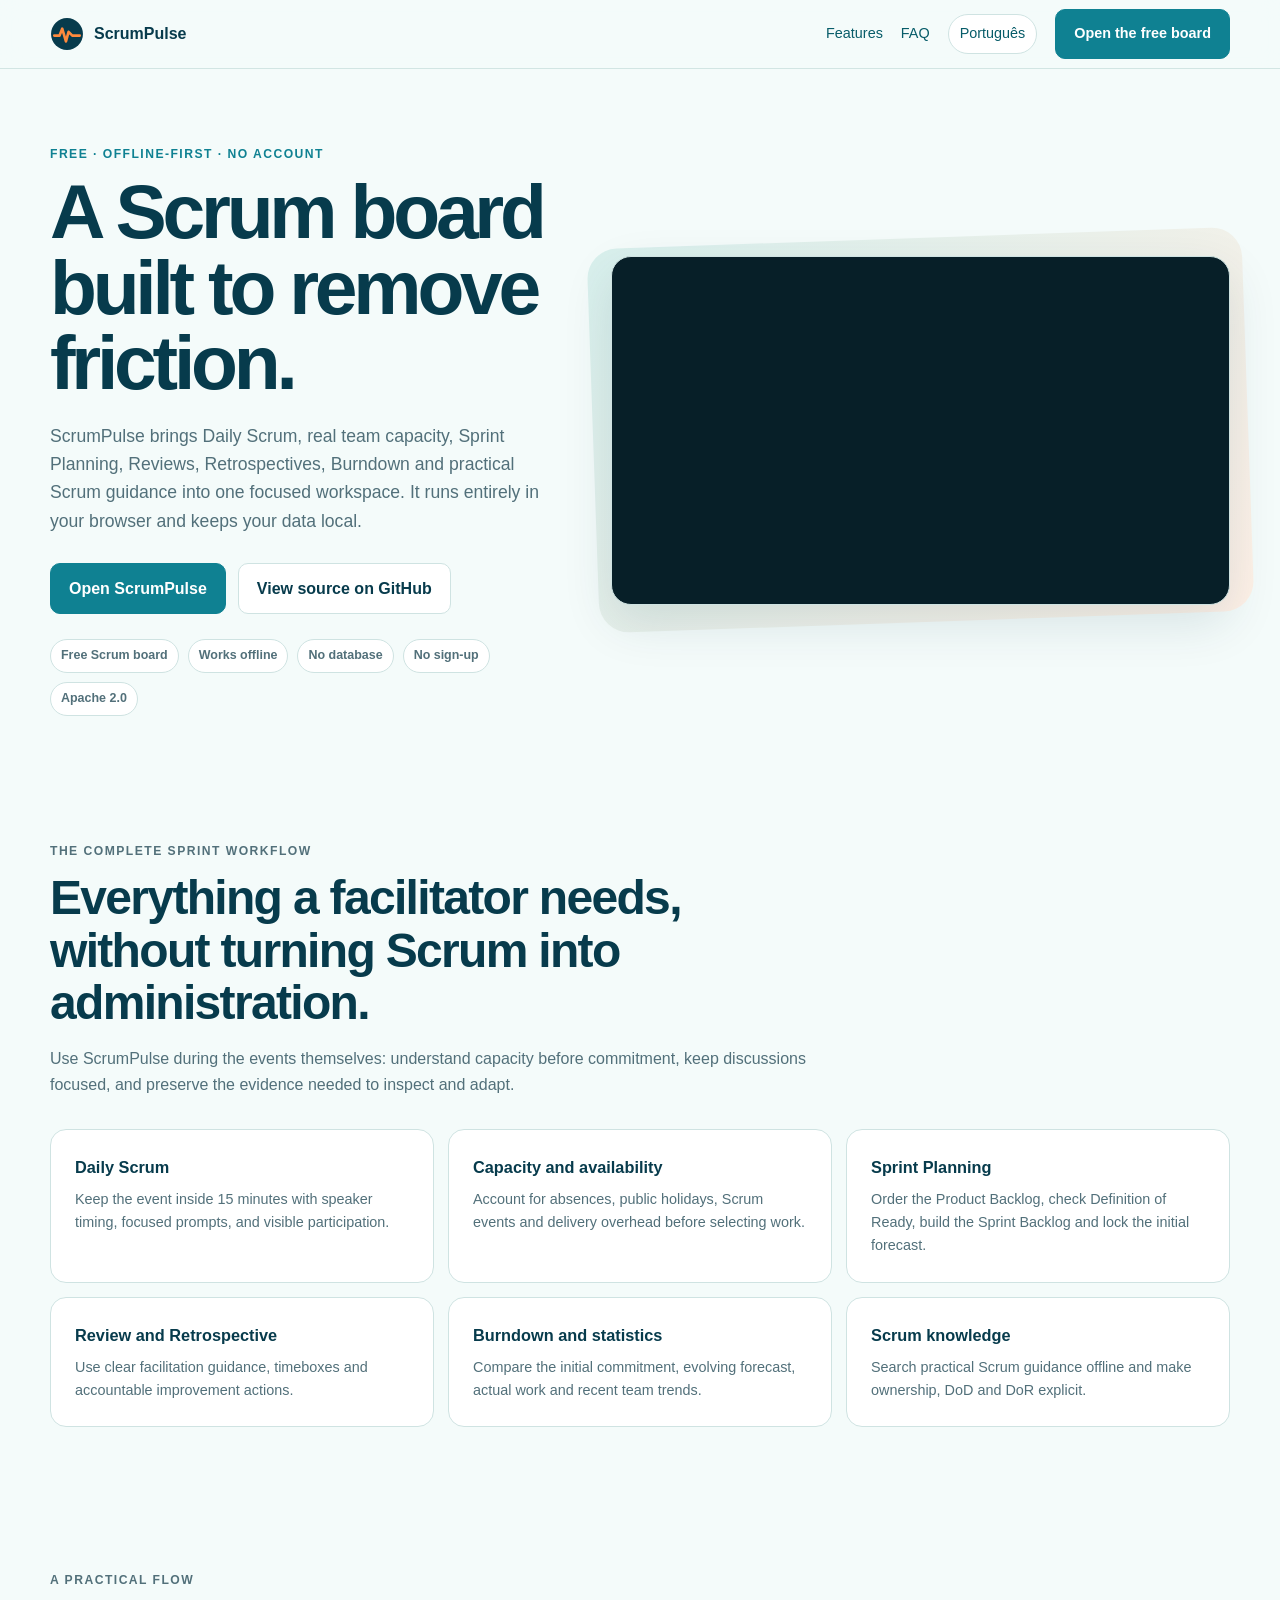
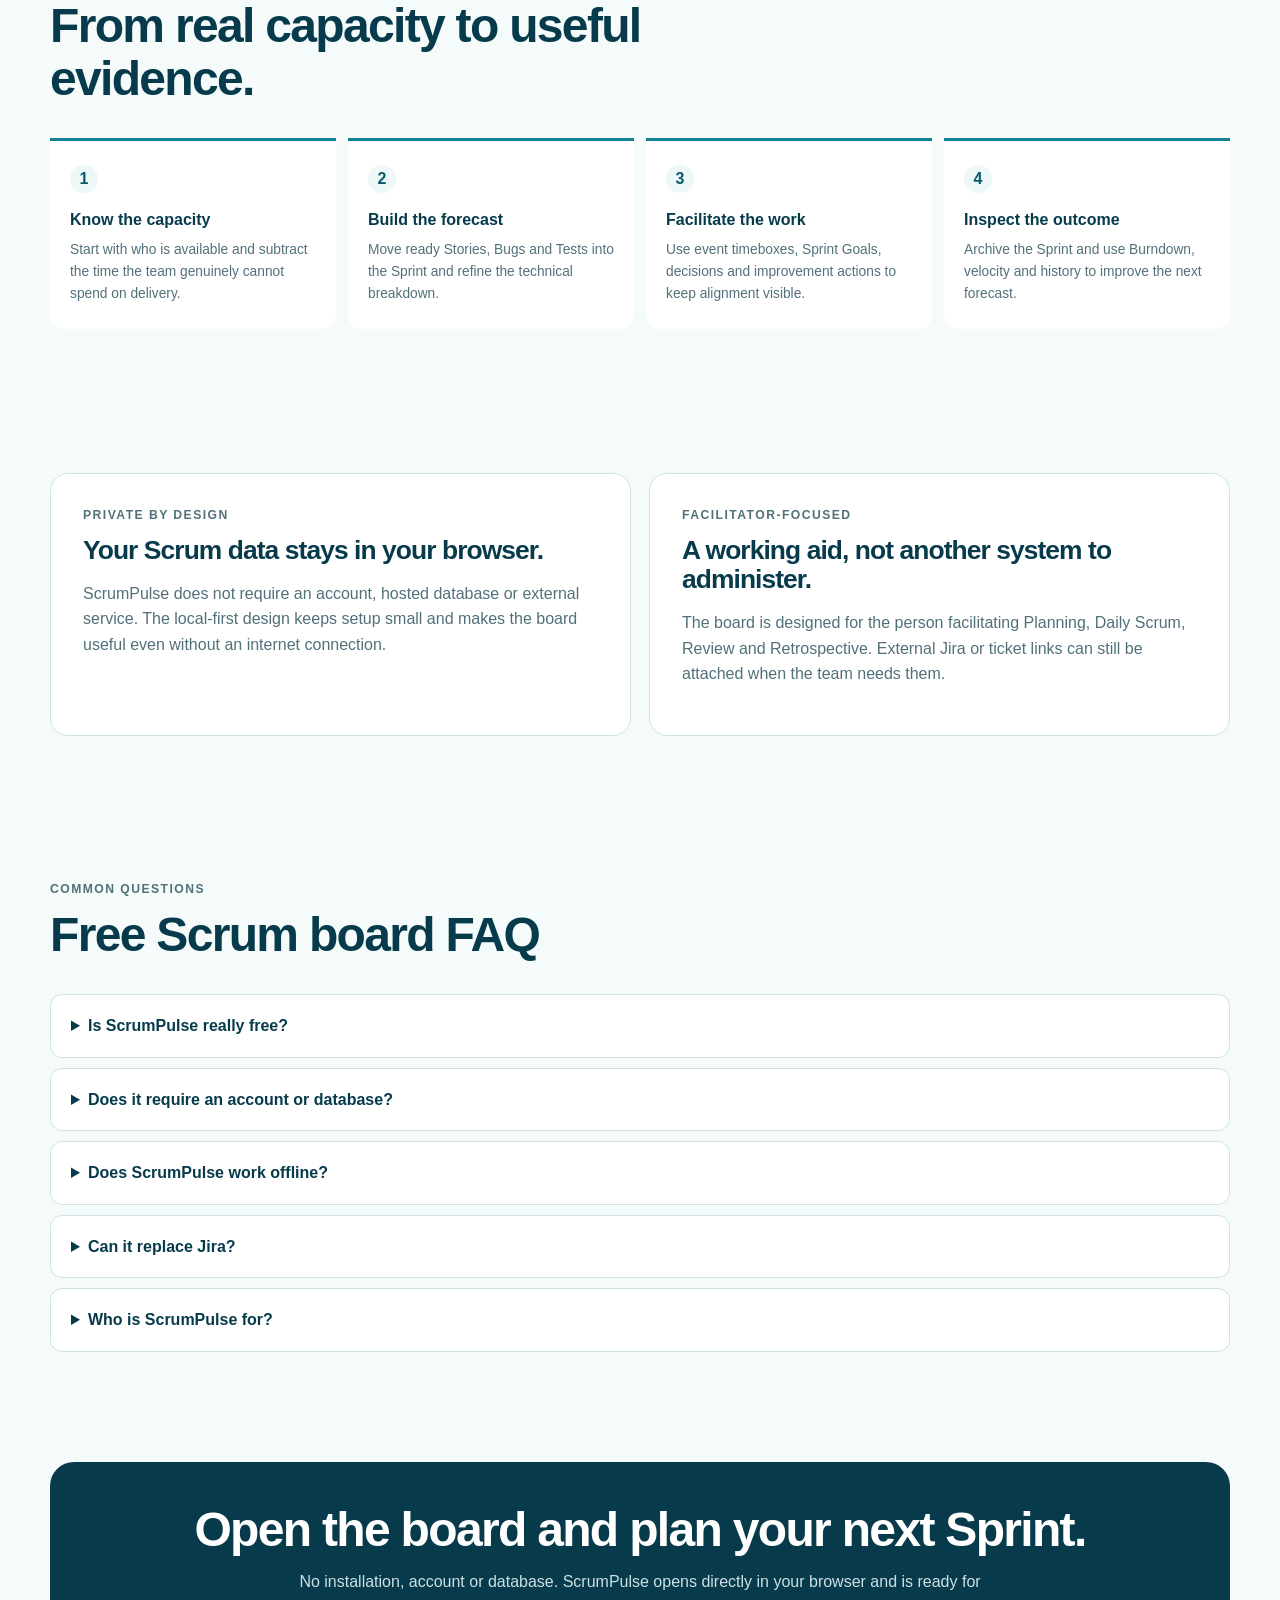
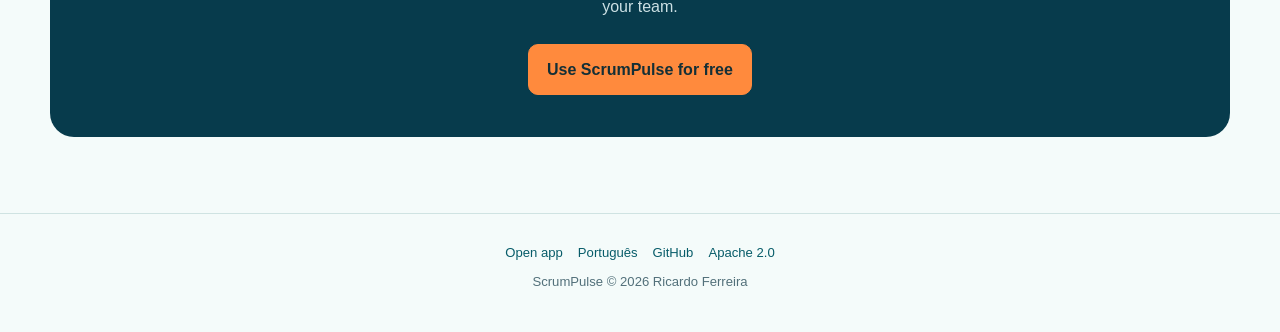
==== commit 6f08eaf0: "feat: launch ScrumPulse landing and video workflow" ====
--- a/index.html
+++ b/index.html
@@ -1,6058 +1,142 @@
 <!doctype html>
-<!--
-  Copyright 2026 Ricardo Ferreira
-  SPDX-License-Identifier: Apache-2.0
--->
+<!-- Copyright 2026 Ricardo Ferreira · SPDX-License-Identifier: Apache-2.0 -->
 <html lang="en">
 <head>
-<meta charset="utf-8">
-<meta name="viewport" content="width=device-width,initial-scale=1">
-<title>ScrumPulse — Free Offline Scrum Board</title>
-<meta name="description" content="ScrumPulse is a free, offline Scrum board for Daily Scrum, capacity planning, Sprint Planning, Reviews, Retrospectives, Burndown, team statistics, DoD and DoR.">
-<meta name="author" content="Ricardo Ferreira">
-<meta name="application-name" content="ScrumPulse">
-<meta name="theme-color" content="#073b4c">
-<meta name="robots" content="index,follow,max-image-preview:large,max-snippet:-1,max-video-preview:-1">
-<link rel="canonical" href="https://treslines.github.io/">
-<link rel="sitemap" type="application/xml" href="https://treslines.github.io/sitemap.xml">
-<link rel="manifest" href="site.webmanifest">
-<link rel="icon" type="image/svg+xml" href="assets/favicon.svg">
-<meta property="og:type" content="website">
-<meta property="og:site_name" content="ScrumPulse">
-<meta property="og:title" content="ScrumPulse — Free Offline Scrum Board">
-<meta property="og:description" content="Plan capacity, facilitate every Scrum event, and track Sprint progress in a focused board that works locally and offline.">
-<meta property="og:url" content="https://treslines.github.io/">
-<meta property="og:image" content="https://treslines.github.io/assets/promo-overview.png">
-<meta property="og:image:width" content="1600">
-<meta property="og:image:height" content="900">
-<meta property="og:image:alt" content="ScrumPulse free offline Scrum board overview">
-<meta property="og:locale" content="en_US">
-<meta property="og:locale:alternate" content="pt_BR">
-<meta name="twitter:card" content="summary_large_image">
-<meta name="twitter:title" content="ScrumPulse — Free Offline Scrum Board">
-<meta name="twitter:description" content="A free, focused Scrum workspace that runs entirely in your browser and works offline.">
-<meta name="twitter:image" content="https://treslines.github.io/assets/promo-overview.png">
-<script type="application/ld+json">
-{
-  "@context": "https://schema.org",
-  "@graph": [
-    {
-      "@type": "WebSite",
-      "@id": "https://treslines.github.io/#website",
-      "url": "https://treslines.github.io/",
-      "name": "ScrumPulse",
-      "alternateName": "ScrumPulse Scrum Management Board",
-      "description": "A free, offline-first Scrum board for facilitators and Scrum Teams.",
-      "inLanguage": "en",
-      "creator": { "@id": "https://treslines.github.io/#author" }
-    },
-    {
-      "@type": ["SoftwareApplication", "WebApplication"],
-      "@id": "https://treslines.github.io/#app",
-      "name": "ScrumPulse",
-      "url": "https://treslines.github.io/",
-      "image": "https://treslines.github.io/assets/promo-overview.png",
-      "description": "Free Scrum management board with Daily Scrum timers, capacity and availability planning, Sprint Planning, Review, Retrospective, Burndown, statistics, Scrum guidance, DoD and DoR.",
-      "applicationCategory": "BusinessApplication",
-      "applicationSubCategory": "Project Management",
-      "operatingSystem": "Any operating system with a modern web browser",
-      "browserRequirements": "JavaScript enabled; works offline after loading",
-      "isAccessibleForFree": true,
-      "offers": {
-        "@type": "Offer",
-        "price": "0",
-        "priceCurrency": "USD"
-      },
-      "featureList": [
-        "Daily Scrum facilitation and timers",
-        "Team capacity and availability planning",
-        "Sprint Planning and Planning Poker",
-        "Sprint Review and Retrospective guidance",
-        "Burndown and velocity statistics",
-        "Definition of Done and Definition of Ready",
-        "Offline browser storage without an account"
-      ],
-      "license": "https://www.apache.org/licenses/LICENSE-2.0",
-      "author": { "@id": "https://treslines.github.io/#author" }
-    },
-    {
-      "@type": "Person",
-      "@id": "https://treslines.github.io/#author",
-      "name": "Ricardo Ferreira",
-      "url": "https://github.com/treslines",
-      "sameAs": [
-        "https://github.com/treslines",
-        "https://ch.linkedin.com/in/jricardogferreira"
-      ]
-    }
-  ]
-}
-</script>
-<style>
-  :root{
-    --brand:#145da0;
-    --brand-dark:#0d3d6b;
-    --accent:#ff8a3d;
-    --ink:#1b2430;
-    --muted:#5b6b7b;
-    --bg:#eef3f7;
-    --card:#ffffff;
-    --border:#d8e1ea;
-    --good:#22c55e;
-    --warn:#eab308;
-    --bad:#ef4444;
-    --radius:14px;
+  <meta charset="utf-8">
+  <meta name="viewport" content="width=device-width,initial-scale=1">
+  <title>Free Scrum Board & Sprint Planning Tool | ScrumPulse</title>
+  <meta name="description" content="A free Scrum board for Daily Scrum, team capacity, Sprint Planning, Reviews, Retrospectives and Burndown. No account or database. Works offline.">
+  <meta name="author" content="Ricardo Ferreira">
+  <meta name="robots" content="index,follow,max-image-preview:large,max-snippet:-1">
+  <meta name="theme-color" content="#073b4c">
+  <link rel="canonical" href="https://treslines.github.io/">
+  <link rel="alternate" hreflang="en" href="https://treslines.github.io/">
+  <link rel="alternate" hreflang="pt-BR" href="https://treslines.github.io/pt/">
+  <link rel="alternate" hreflang="x-default" href="https://treslines.github.io/">
+  <link rel="manifest" href="site.webmanifest">
+  <link rel="icon" type="image/svg+xml" href="assets/favicon.svg">
+  <link rel="stylesheet" href="assets/marketing.css">
+  <meta property="og:type" content="website">
+  <meta property="og:site_name" content="ScrumPulse">
+  <meta property="og:title" content="Free Scrum Board & Sprint Planning Tool | ScrumPulse">
+  <meta property="og:description" content="Run every Scrum event, plan real team capacity, and track the Sprint in a free workspace that works offline.">
+  <meta property="og:url" content="https://treslines.github.io/">
+  <meta property="og:image" content="https://treslines.github.io/assets/promo-overview.png">
+  <meta property="og:image:alt" content="ScrumPulse free offline Scrum board">
+  <meta property="og:locale" content="en_US">
+  <meta name="twitter:card" content="summary_large_image">
+  <meta name="twitter:title" content="Free Scrum Board & Sprint Planning Tool | ScrumPulse">
+  <meta name="twitter:description" content="A focused Scrum workspace with no account, database, or subscription.">
+  <meta name="twitter:image" content="https://treslines.github.io/assets/promo-overview.png">
+  <script type="application/ld+json">
+  {
+    "@context": "https://schema.org",
+    "@type": ["SoftwareApplication", "WebApplication"],
+    "name": "ScrumPulse",
+    "url": "https://treslines.github.io/app.html",
+    "description": "Free offline Scrum board for Daily Scrum, capacity planning, Sprint Planning, Sprint Review, Retrospective, Burndown and team statistics.",
+    "applicationCategory": "BusinessApplication",
+    "applicationSubCategory": "Project Management",
+    "operatingSystem": "Any operating system with a modern web browser",
+    "isAccessibleForFree": true,
+    "offers": { "@type": "Offer", "price": "0", "priceCurrency": "USD" },
+    "author": { "@type": "Person", "name": "Ricardo Ferreira", "url": "https://github.com/treslines" },
+    "image": "https://treslines.github.io/assets/promo-overview.png",
+    "license": "https://www.apache.org/licenses/LICENSE-2.0"
   }
-  *{box-sizing:border-box}
-  body{margin:0;font-family:Arial,Helvetica,sans-serif;color:var(--ink);background:var(--bg)}
-  button{cursor:pointer;font:inherit}
+  </script>
+</head>
+<body>
+  <header class="site-header">
+    <nav class="nav" aria-label="Main navigation">
+      <a class="brand" href="./"><img src="assets/favicon.svg" alt=""><span>ScrumPulse</span></a>
+      <div class="nav-links">
+        <a href="#features">Features</a>
+        <a href="#faq">FAQ</a>
+        <a class="language-link" href="pt/index.html" lang="pt-BR">Português</a>
+        <a class="button" href="app.html">Open the free board</a>
+      </div>
+    </nav>
+  </header>
 
-  /* Header */
-  header.app-header{position:sticky;top:0;z-index:5;background:var(--card);border-bottom:1px solid var(--border);
-    display:grid;grid-template-columns:1fr auto 1fr;align-items:center;padding:14px 20px;box-shadow:0 2px 10px rgba(20,93,160,.06)}
-  .app-logo{grid-column:1;justify-self:start;display:flex;align-items:center;gap:8px}
-  .app-logo-text{font-size:1.1rem;font-weight:800;color:var(--brand-dark);letter-spacing:-.01em}
-  .app-title{grid-column:2;text-align:center;font-size:1.5rem;font-weight:800;color:var(--brand-dark);letter-spacing:-.02em}
-  .app-title .emoji{margin-right:8px}
-  .menu-btn{grid-column:3;justify-self:end;width:42px;height:42px;border:1px solid var(--border);background:var(--card);
-    border-radius:10px;font-size:1.2rem;transition:transform .15s,background .15s,box-shadow .15s}
-  .menu-btn:hover{background:#f0f6fb;box-shadow:0 4px 12px rgba(20,93,160,.15);transform:translateY(-1px)}
-
-  /* Tabs */
-  nav.tabs{display:flex;gap:6px;max-width:1100px;margin:18px auto 0;padding:0 16px;flex-wrap:wrap}
-  nav.tabs button{background:var(--card);border:1px solid var(--border);border-radius:999px;padding:9px 18px;
-    font-weight:600;color:var(--muted);transition:transform .15s,background .15s,color .15s,box-shadow .15s}
-  nav.tabs button:hover{transform:translateY(-1px);box-shadow:0 4px 10px rgba(20,93,160,.1)}
-  nav.tabs button.active{background:linear-gradient(135deg,var(--brand),var(--brand-dark));color:#fff;border-color:transparent}
-
-  main{max-width:1100px;margin:20px auto 60px;padding:0 16px}
-  .panel{display:none;animation:fadeIn .2s ease-out}
-  .panel.active{display:block}
-  @keyframes fadeIn{from{opacity:0;transform:translateY(4px)}to{opacity:1;transform:translateY(0)}}
-
-  .card{background:var(--card);border:1px solid var(--border);border-radius:var(--radius);padding:28px;box-shadow:0 2px 8px rgba(20,40,60,.04)}
-  .empty-state{text-align:center;padding:50px 20px;color:var(--muted)}
-  .empty-state .big-emoji{font-size:2.6rem;display:block;margin-bottom:10px}
-  .empty-state a.cta{display:inline-block;margin-top:14px;background:var(--accent);color:#fff;font-weight:700;
-    padding:10px 18px;border-radius:999px;text-decoration:none;transition:transform .15s,box-shadow .15s}
-  .empty-state a.cta:hover{transform:translateY(-1px);box-shadow:0 6px 14px rgba(255,138,61,.35)}
-
-  .coming-soon{text-align:center;padding:60px 20px;color:var(--muted);font-style:italic}
-  .muted{color:var(--muted)}
-  .hidden{display:none!important}
-
-  /* Settings drawer */
-  .overlay{position:fixed;inset:0;background:rgba(10,20,35,.35);opacity:0;pointer-events:none;transition:opacity .2s;z-index:9}
-  .overlay.open{opacity:1;pointer-events:auto}
-  .drawer{position:fixed;top:0;right:0;height:100%;width:min(380px,90vw);background:var(--card);
-    box-shadow:-8px 0 24px rgba(10,20,35,.18);transform:translateX(100%);transition:transform .25s ease;z-index:10;
-    display:flex;flex-direction:column}
-  .drawer.open{transform:translateX(0)}
-  .drawer-head{display:flex;align-items:center;justify-content:space-between;padding:18px 20px;border-bottom:1px solid var(--border)}
-  .drawer-head h2{margin:0;font-size:1.15rem;color:var(--brand-dark)}
-  .drawer-close{border:0;background:transparent;font-size:1.3rem;color:var(--muted)}
-  .drawer-body{padding:20px;overflow-y:auto;flex:1}
-
-  /* Settings sections */
-  .settings-section{margin-bottom:28px}
-  .settings-section h3{margin:0 0 8px;font-size:.85rem;text-transform:uppercase;letter-spacing:.05em;color:var(--ink)}
-  .section-divider{margin:18px 0 8px;padding-top:14px;border-top:1px solid var(--border);font-size:.85rem;text-transform:uppercase;letter-spacing:.05em;color:var(--ink);font-weight:700}
-  .settings-section .section-note{font-size:.78rem;margin-bottom:10px;line-height:1.4}
-  .team-count{font-size:.8rem;margin-bottom:10px;color:var(--muted)}
-  .team-count.over{color:var(--bad);font-weight:700}
-  .team-row{display:flex;align-items:center;gap:8px;padding:8px 10px;border:1px solid var(--border);border-radius:10px;margin-bottom:8px;background:#fbfdff;transition:opacity .15s}
-  .team-row.archived{opacity:.5}
-  .team-row .name{flex:1;font-weight:600;color:var(--ink);overflow-wrap:anywhere;font-size:.88rem;cursor:text;border-radius:6px;padding:2px 4px;margin:-2px -4px}
-  .team-row .name:hover{background:#eef5fb}
-  .team-row .name-edit-input{flex:1;min-width:0;padding:5px 8px;border:1px solid var(--brand);border-radius:8px;font:inherit;font-weight:600;color:var(--ink)}
-  .project-row{cursor:pointer}
-  .project-row.active{border-color:var(--brand);background:#eef7ff}
-  .project-row .project-radio{accent-color:var(--brand);width:16px;height:16px;flex-shrink:0;cursor:pointer}
-  .project-row .name{display:flex;align-items:center;gap:6px;cursor:text;border-radius:6px;padding:2px 4px;margin:-2px -4px}
-  .project-row .name:hover{background:rgba(255,255,255,.6)}
-  .role-tag{font-size:.68rem;font-weight:700;padding:3px 8px;border-radius:999px;white-space:nowrap}
-  .role-tag.DEV{background:#e0f2fe;color:#075985}
-  .role-tag.PO{background:#fef3c7;color:#854d0e}
-  .role-tag.SM{background:#ede9fe;color:#5b21b6}
-  .role-tag.SH{background:#ccfbf1;color:#115e59}
-  .icon-btn{border:1px solid var(--border);background:#fff;border-radius:8px;width:30px;height:30px;font-size:.8rem;transition:background .15s,transform .15s}
-  .icon-btn:hover{background:#f0f6fb;transform:translateY(-1px)}
-  .icon-btn.danger:hover{background:#fdeaea;border-color:#f3b4b4}
-  .add-member-form{display:flex;gap:8px;margin-top:10px;flex-wrap:wrap}
-  .add-member-form input[type=text]{flex:1;min-width:110px;padding:9px 10px;border:1px solid var(--border);border-radius:8px;font:inherit}
-  .add-member-form select{padding:9px 8px;border:1px solid var(--border);border-radius:8px;font:inherit}
-  .add-member-form button{background:var(--brand);color:#fff;border:0;border-radius:8px;padding:9px 16px;font-weight:700;transition:background .15s}
-  .add-member-form button:hover{background:var(--brand-dark)}
-  .field-error{color:var(--bad);font-size:.78rem;margin-top:6px;min-height:1em}
-  .sprint-select{width:100%;padding:9px 10px;border:1px solid var(--border);border-radius:8px;font:inherit;margin-bottom:12px}
-
-  /* Capacity planning */
-  .capacity-header{display:flex;align-items:center;justify-content:space-between;flex-wrap:wrap;gap:10px;margin-bottom:6px}
-  .capacity-header h2{margin:0;color:var(--brand-dark);font-size:1.3rem;font-weight:800}
-  .capacity-total{font-size:.85rem;font-weight:700;color:var(--brand-dark);background:#eef5fb;padding:4px 10px;border-radius:999px;margin-left:8px;vertical-align:middle}
-  .capacity-range{font-size:.85rem;font-weight:600}
-  .capacity-table-wrap{overflow-x:auto;margin-top:16px}
-  .capacity-table{border-collapse:collapse;table-layout:fixed;width:100%;min-width:560px}
-  .capacity-table col.col-member{width:270px}
-  .capacity-table col.col-day{width:70px}
-  .capacity-table th,.capacity-table td{padding:7px 8px;text-align:center;white-space:nowrap}
-  .capacity-table .member-col{text-align:left}
-  .capacity-table .week-label{font-size:.72rem;font-weight:700;color:var(--brand-dark);background:#eef5fb;border-radius:8px 8px 0 0}
-  .capacity-table .day-col{font-size:.72rem;font-weight:700;color:var(--ink)}
-  .capacity-table .day-date{display:block;font-size:.66rem;font-weight:400;color:var(--muted)}
-  .capacity-table tbody td{border-top:1px solid var(--border)}
-  .capacity-table .member-cell{text-align:left;font-weight:700;white-space:nowrap}
-  .capacity-table .member-cell .role-tag{margin-right:8px}
-  .capacity-table .role-separator-row td{background:#f6f9fb;color:var(--muted);font-size:.72rem;font-weight:700;text-transform:uppercase;letter-spacing:.04em;text-align:left;padding:8px 10px;border-top:1px solid var(--border);border-bottom:1px solid var(--border)}
-  .capacity-table .day-halves{display:inline-flex;flex-direction:column;align-items:center;gap:3px}
-  .capacity-table .day-halves input[type=checkbox]{width:16px;height:16px;cursor:pointer;margin:0}
-  .capacity-table .ceremony-row td{background:#fbfdfd}
-  .capacity-table .ceremony-cell{white-space:normal}
-  .capacity-table .holiday-col{background:#f1f4f4!important;color:#94a3a8}
-  .capacity-table .holiday-col input:not([data-public-holiday]){opacity:.32;cursor:not-allowed}
-  .capacity-table .holiday-col .ceremony-fixed-check{background:#aeb9bc}
-  .capacity-table .holiday-col .ceremony-overhead-mark{background:#cbd4d6}
-  .capacity-table .public-holiday-row td{background:#fffaf0}
-  .capacity-table .public-holiday-row .holiday-selected{background:#fff1d6}
-  .public-holiday-check{width:17px;height:17px;margin:0;accent-color:var(--brand);cursor:pointer}
-  .ceremony-cell-content{display:flex;align-items:center;justify-content:space-between;gap:8px}
-  .ceremony-name{font-size:.78rem;font-weight:700;line-height:1.25;color:var(--ink)}
-  .ceremony-hours{flex-shrink:0;padding:3px 7px;border-radius:999px;background:#e8f5f4;color:var(--brand-dark);font-size:.65rem;font-weight:800;white-space:nowrap}
-  .ceremony-day-check{width:17px;height:17px;margin:0;accent-color:var(--brand);cursor:pointer}
-  .ceremony-fixed-check{display:inline-grid;place-items:center;width:17px;height:17px;border-radius:5px;background:var(--brand);color:#fff;font-size:.7rem;font-weight:800}
-  .ceremony-overhead-mark{display:inline-block;width:18px;height:3px;border-radius:999px;background:var(--border)}
-  .capacity-table .member-col,.capacity-table .member-cell{border-right:1px solid var(--border)}
-  .capacity-table .week-sep{border-left:1px solid var(--border)}
-  .capacity-table .week-end{border-right:1px solid var(--border)}
-  .capacity-note-row{display:flex;align-items:center;justify-content:space-between;gap:12px;flex-wrap:wrap}
-  .half-day-legend{display:flex;align-items:center;gap:8px;flex-wrap:wrap;color:var(--muted);font-size:.72rem}
-  .half-day-legend-item{display:inline-flex;align-items:center;gap:6px;padding:5px 9px;border:1px solid var(--border);border-radius:999px;background:#f8fbfd;white-space:nowrap}
-  .half-day-label{display:inline-grid;place-items:center;min-width:25px;height:19px;padding:0 5px;border-radius:6px;color:var(--brand-dark);background:#e7f2fb;font-size:.64rem;font-weight:800;letter-spacing:.04em}
-  .capacity-effective{font-size:.85rem;font-weight:700;color:#fff;background:var(--brand);padding:4px 10px;border-radius:999px;margin-left:4px;vertical-align:middle}
-
-  /* Vacation calendar */
-  .vacation-toolbar{display:flex;align-items:flex-end;justify-content:space-between;gap:16px;flex-wrap:wrap;margin-bottom:8px}
-  .vacation-periods{display:flex;align-items:center;gap:6px;flex-wrap:wrap}
-  .vacation-period-option{position:relative}
-  .vacation-period-option input{position:absolute;opacity:0;pointer-events:none}
-  .vacation-period-option span{display:inline-flex;align-items:center;justify-content:center;min-height:34px;padding:0 13px;border:1px solid var(--border);border-radius:999px;background:#f8fbfb;color:var(--ink);font-size:.78rem;font-weight:650;cursor:pointer;transition:background .15s,border-color .15s,color .15s}
-  .vacation-period-option input:checked+span{background:var(--brand);border-color:var(--brand);color:#fff}
-  .vacation-period-option input:focus-visible+span{outline:3px solid rgba(14,132,147,.2);outline-offset:2px}
-  .vacation-date-field{display:flex;flex-direction:column;gap:5px;min-width:190px;color:var(--muted);font-size:.72rem;font-weight:700}
-  .vacation-date-field input{height:36px;padding:0 10px;border:1px solid var(--border);border-radius:8px;background:#fff;color:var(--ink);font:inherit;font-size:.82rem}
-  .vacation-summary{display:flex;align-items:center;justify-content:space-between;gap:12px;flex-wrap:wrap;margin-top:10px}
-  .vacation-range{font-size:.82rem;font-weight:650;color:var(--muted)}
-  .vacation-table-wrap{overflow:auto;max-width:100%;margin-top:14px;border:1px solid var(--border);border-radius:12px}
-  .vacation-table{width:max-content;min-width:100%;background:#fff}
-  .vacation-table col.col-member{width:230px}
-  .vacation-table col.col-day{width:58px}
-  .vacation-table .member-col,.vacation-table .member-cell{position:sticky;left:0;z-index:3;background:#fff;box-shadow:1px 0 0 var(--border)}
-  .vacation-table thead .member-col{z-index:5}
-  .vacation-table .month-label{font-size:.7rem;font-weight:800;color:var(--brand-dark);background:#e5f2f1;border-right:1px solid var(--border)}
-  .vacation-table .week-label{border-radius:0;border-right:1px solid var(--border)}
-  .vacation-table .out-of-range{background:#f6f8f8!important;color:#a7b2b7}
-  .vacation-table .out-of-range input{visibility:hidden}
-  .vacation-table .vacation-selected{background:#fff4dd}
-  .vacation-table .public-holiday-row .member-cell{background:#fffaf0}
-  .vacation-table .day-halves input{accent-color:#f59e0b}
-  .vacation-table .public-holiday-check{accent-color:#f59e0b}
-  .vacation-member-cell{display:flex;align-items:center;gap:8px;min-width:0}
-  .vacation-member-identity{display:flex;align-items:center;gap:0;min-width:0;overflow:hidden;text-overflow:ellipsis}
-  .vacation-half-row-labels{display:flex;flex-direction:column;gap:3px;margin-left:auto}
-  .vacation-half-row-labels .half-day-label{min-width:27px;height:16px;font-size:.58rem}
-  .vacation-locked-half{opacity:.4;cursor:not-allowed!important}
-  .vacation-empty-copy{max-width:520px;margin:0 auto}
-
-  /* Product Roadmap */
-  .roadmap-header{display:flex;align-items:flex-start;justify-content:space-between;gap:16px;flex-wrap:wrap}
-  .roadmap-header h2{margin:0;color:var(--brand-dark);font-size:1.3rem}.roadmap-header p{margin:5px 0 0;max-width:760px;font-size:.78rem}
-  .roadmap-status{display:inline-flex;align-items:center;min-height:30px;padding:0 11px;border-radius:999px;background:#eef4f5;color:#536d76;font-size:.68rem;font-weight:800;text-transform:uppercase;letter-spacing:.04em}
-  .roadmap-status.on-track{background:#e1f4e8;color:#14723a}.roadmap-status.at-risk{background:#fff0c7;color:#805600}.roadmap-status.behind{background:#fde7e9;color:#a92939}
-  .roadmap-metrics{display:grid;grid-template-columns:repeat(4,minmax(145px,1fr));gap:10px;margin:16px 0 10px}
-  .roadmap-metric{min-width:0;padding:11px 12px;border:1px solid var(--border);border-radius:10px;background:#f8fbfb}
-  .roadmap-metric-label{display:block;color:var(--muted);font-size:.62rem;font-weight:800;text-transform:uppercase;letter-spacing:.04em}
-  .roadmap-metric-value{display:block;margin-top:4px;color:var(--ink);font-size:.92rem;font-weight:750;overflow-wrap:anywhere}
-  .roadmap-scroll{max-width:100%;margin-top:14px;overflow:auto;border:1px solid var(--border);border-radius:12px;background:#fff}
-  .roadmap-board{width:max-content;min-width:100%;--roadmap-width:720px}
-  .roadmap-row{display:grid;grid-template-columns:260px 150px var(--roadmap-width);min-height:58px;border-bottom:1px solid #e5edef}
-  .roadmap-row:last-child{border-bottom:0}.roadmap-row.header{position:sticky;top:0;z-index:6;min-height:48px;background:#f3f8f8}
-  .roadmap-task-cell,.roadmap-owner-cell{position:sticky;z-index:3;display:flex;align-items:center;min-width:0;padding:9px 11px;background:#fff;border-right:1px solid var(--border)}
-  .roadmap-task-cell{left:0}.roadmap-owner-cell{left:260px;z-index:2}.roadmap-row.header .roadmap-task-cell,.roadmap-row.header .roadmap-owner-cell{z-index:7;background:#eaf4f4;color:var(--brand-dark);font-size:.68rem;font-weight:800;text-transform:uppercase;letter-spacing:.04em}
-  .roadmap-task-copy{min-width:0}.roadmap-task-title{margin-top:4px;color:var(--ink);font-size:.73rem;line-height:1.3;overflow-wrap:anywhere}.roadmap-task-meta{margin-top:3px;color:var(--muted);font-size:.62rem}
-  .roadmap-owner-select{width:100%;height:30px;padding:0 25px 0 8px;border:1px solid var(--border);border-radius:8px;background:#fff;color:var(--ink);font:inherit;font-size:.69rem}
-  .roadmap-timeline{position:relative;min-height:58px;background-image:repeating-linear-gradient(to right,transparent 0,transparent 27px,rgba(87,126,133,.12) 27px,rgba(87,126,133,.12) 28px)}
-  .roadmap-row.header .roadmap-timeline{min-height:48px;background:#eaf4f4;overflow:hidden}
-  .roadmap-weekend{position:absolute;top:0;bottom:0;width:28px;background:rgba(93,119,125,.07);pointer-events:none}
-  .roadmap-week-label{position:absolute;top:7px;color:#57727a;font-size:.59rem;font-weight:800;white-space:nowrap}.roadmap-week-label.month{color:var(--brand-dark)}
-  .roadmap-day-number{position:absolute;bottom:6px;width:28px;color:#789097;font-size:.57rem;font-weight:650;text-align:center;white-space:nowrap}
-  .roadmap-month-boundary{position:absolute;top:0;bottom:0;width:3px;z-index:1;background:#a9b7bb;pointer-events:none}
-  .roadmap-bar{position:absolute;top:17px;height:24px;min-width:8px;border-radius:6px;background:#198493;color:#fff;box-shadow:0 1px 2px rgba(5,49,59,.18);overflow:hidden;text-overflow:ellipsis;white-space:nowrap;padding:5px 7px;font-size:.61rem;font-weight:800;line-height:14px}
-  .roadmap-bar.bug{background:#c43d4d}.roadmap-bar.test{background:#e56717}.roadmap-bar.done{background:#38a965}.roadmap-bar.blocked{background:#9daeb3;color:#fff}
-  .roadmap-unscheduled{position:absolute;top:17px;left:10px;height:24px;padding:5px 8px;border:1px dashed #9daeb3;border-radius:6px;background:#f1f4f4;color:#647b83;font-size:.61rem;font-weight:750;line-height:12px}
-  .roadmap-marker{position:absolute;top:0;bottom:0;width:2px;z-index:2;pointer-events:none}.roadmap-marker.today{background:#f97316}.roadmap-marker.deadline{background:#d33d4d}.roadmap-row.header .roadmap-marker::before{position:absolute;top:1px;left:4px;font-size:.55rem;font-weight:800;white-space:nowrap}.roadmap-row.header .roadmap-marker.today::before{content:"Today";color:#c8570b}.roadmap-row.header .roadmap-marker.deadline::before{content:"Deadline";top:28px;color:#b32d3b}
-  .roadmap-dependency{color:#71858c}.roadmap-dependency.blocked{color:#b33b49}
-  @media(max-width:900px){.roadmap-metrics{grid-template-columns:repeat(2,minmax(140px,1fr))}}
-
-  .planning-header{display:flex;align-items:center;gap:10px;flex-wrap:wrap}
-  .planning-header h2{margin:0;color:var(--brand-dark);font-size:1.3rem;font-weight:800}
-  .planning-count,.planning-hours{font-size:.85rem;font-weight:700;color:var(--brand-dark);background:#eef5fb;padding:4px 10px;border-radius:999px}
-  .planning-count.over,.planning-hours.over{color:var(--bad);background:rgba(239,68,68,.12)}
-  .planning-actions{display:flex;gap:8px;margin-left:auto}
-  .btn-primary{background:var(--brand);color:#fff;border:0;border-radius:8px;padding:9px 16px;font-weight:700;transition:background .15s}
-  .btn-primary:hover{background:var(--brand-dark)}
-  .btn-primary.btn-sm{height:32px;padding:0 12px;font-size:.85rem;display:inline-flex;align-items:center}
-  .btn-ghost.btn-sm{height:32px;padding:0 11px;font-size:.8rem;display:inline-flex;align-items:center}
-  a.btn-ghost{display:inline-flex;align-items:center;justify-content:center;text-decoration:none}
-  .ticket-grid{display:flex;flex-wrap:wrap;gap:16px;margin-top:16px}
-  .ticket-badge{position:relative;width:59px;height:59px;display:flex;flex-direction:column;align-items:center;justify-content:center;gap:1px;border-radius:8px;border:2px solid var(--brand);background:#eef5fb;color:var(--brand-dark);cursor:pointer;user-select:none;transition:background .15s,color .15s,transform .1s}
-  .ticket-badge .ticket-num{font-size:.7rem;font-weight:400;opacity:.75}
-  .ticket-badge .ticket-hours{font-size:1.2rem;font-weight:800}
-  .ticket-badge:hover{background:var(--brand);color:#fff}
-  .ticket-badge:active{transform:scale(.92)}
-  .ticket-badge.done{border-color:var(--good);background:#eafbee;color:#15803d}
-  .ticket-badge.done .ticket-hours{text-decoration:line-through}
-  .ticket-done-btn{position:absolute;top:-7px;right:-7px;width:17px;height:17px;border-radius:50%;border:1px solid var(--brand);background:#fff;font-size:.62rem;line-height:1;display:flex;align-items:center;justify-content:center;color:var(--muted);cursor:pointer;padding:0}
-  .ticket-badge.done .ticket-done-btn{background:var(--good);color:#fff;border-color:var(--good)}
-  .ticket-corner-btn{position:absolute;bottom:-7px;width:17px;height:17px;border-radius:50%;border:1px solid var(--brand);background:#fff;font-size:.75rem;font-weight:800;line-height:1;display:flex;align-items:center;justify-content:center;color:var(--muted);cursor:pointer;padding:0}
-  .ticket-corner-btn.ticket-minus{left:-7px}
-  .ticket-corner-btn.ticket-plus{right:-7px}
-  .ticket-corner-btn:hover{background:var(--brand);color:#fff;border-color:var(--brand)}
-  .planning-board{display:grid;grid-template-columns:minmax(0,1fr) minmax(0,1fr);gap:0;margin-top:20px;align-items:stretch}
-  .backlog-column{min-width:0;padding:0 20px 0 0;transition:background .15s}
-  #sprintBacklogColumn{padding:0 0 0 20px;border-left:1px solid var(--border)}
-  .backlog-column.drag-over .backlog-list{outline:2px dashed var(--brand);outline-offset:6px;background:#f2faf9}
-  .backlog-column-header{display:flex;align-items:flex-start;justify-content:space-between;gap:12px;margin:0 2px 12px}
-  .backlog-column-header h3{margin:0;color:var(--brand-dark);font-size:1.04rem;letter-spacing:-.01em}
-  .backlog-column-header p{margin:4px 0 0;font-size:.72rem;line-height:1.35;color:var(--muted)}
-  .backlog-column-header>div{min-width:0;flex:1}
-  .backlog-heading-row{display:flex;align-items:center;gap:9px;flex-wrap:wrap;min-height:30px}
-  .backlog-date-range{display:inline-flex;align-items:center;min-height:25px;padding:3px 8px;border-radius:999px;background:#f2f7f7;color:#5b737c;font-size:.64rem;font-weight:750;white-space:nowrap}
-  .product-goal-editor{display:flex;align-items:center;gap:7px;margin-top:5px;color:var(--muted);font-size:.7rem;line-height:1.4}
-  .product-goal-input{flex:1;min-width:90px;font:inherit;font-size:.72rem;padding:3px 5px;border:1px solid transparent;border-radius:5px;color:var(--muted);background:transparent}
-  .product-goal-input:focus{border-color:var(--brand);outline:none;background:#fff}
-  .product-goal-deadline{display:inline-flex;align-items:center;gap:5px;color:var(--muted);font-size:.64rem;font-weight:700;white-space:nowrap}
-  .product-goal-deadline input{width:116px;height:27px;padding:2px 6px;border:1px solid var(--border);border-radius:7px;background:#fff;color:var(--ink);font:inherit;font-size:.66rem}
-  .sprint-goal-editor{display:flex;align-items:flex-start;gap:7px;margin-top:5px;color:var(--muted);font-size:.7rem;line-height:1.4}
-  .sprint-goal-label{flex:0 0 auto;padding:3px 7px;border-radius:999px;background:#e8f5f4;color:var(--brand-dark);font-size:.59rem;font-weight:800;text-transform:uppercase;letter-spacing:.04em}
-  .backlog-counter{flex-shrink:0;padding:4px 9px;border-radius:999px;background:#e8f5f4;color:var(--brand-dark);font-size:.66rem;font-weight:800}
-  .backlog-list{display:flex;flex-direction:column;gap:8px;min-height:112px;padding:0;border:0;border-radius:0;background:transparent}
-  .backlog-empty{display:grid;place-items:center;min-height:90px;padding:14px;color:var(--muted);font-size:.76rem;line-height:1.45;text-align:center}
-  .backlog-item{position:relative;border:1px solid #d9e5e7;border-radius:10px;background:#fffaf0;padding:11px 12px;box-shadow:none;transition:border-color .15s,background .15s,opacity .15s}
-  .backlog-item.ready{border-color:#c9e2dc;background:#fbfefd}
-  .backlog-item.done,.backlog-item.completion-ready{border-color:#9ed8b5;background:#e9f8ef}
-  .backlog-item.done{opacity:.92}
-  .backlog-item.dragging{opacity:.45}
-  .backlog-item-head{display:flex;align-items:flex-start;gap:9px}
-  .backlog-toggle{flex:0 0 24px;width:24px;height:24px;border:0;border-radius:6px;background:transparent;color:#66818b;cursor:pointer;display:grid;place-items:center}
-  .backlog-toggle:hover{background:#e8f5f4;color:var(--brand)}
-  .backlog-title-wrap{min-width:0;flex:1}
-  .backlog-title-line{display:flex;align-items:center;gap:6px;flex-wrap:wrap}
-  .backlog-title{font-size:.84rem;line-height:1.3;font-weight:500;color:var(--ink);overflow-wrap:anywhere}
-  .backlog-type{padding:3px 7px;border-radius:999px;background:#0f7180;color:#fff;font-size:.56rem;font-weight:800;text-transform:uppercase;letter-spacing:.06em}
-  .backlog-type.epic{background:#6746a5;color:#fff}.backlog-type.feature{background:#9a6b00;color:#fff}.backlog-type.bug{background:#c43d4d;color:#fff}.backlog-type.test{background:#e56717;color:#fff}
-  .backlog-status{display:inline-flex;align-items:center;padding:2px 6px;border-radius:999px;background:#fff0c7;color:#805600;font-size:.61rem;font-weight:800}.backlog-item.ready .backlog-status{background:#e1f4e8;color:#14723a}
-  .backlog-item.done .backlog-status,.backlog-item.completion-ready .backlog-status{background:#ccefd9;color:#116b35}
-  .backlog-meta{display:flex;align-items:center;gap:6px;flex-wrap:wrap;margin-top:5px;color:var(--muted);font-size:.67rem;line-height:1.35}
-  .backlog-actions{display:flex;align-items:center;gap:2px;flex-wrap:wrap;justify-content:flex-end;margin-left:auto}
-  .backlog-icon-btn{height:28px;min-width:28px;padding:0 6px;border:0;border-radius:7px;background:transparent;color:#476774;font:inherit;font-size:.69rem;cursor:pointer;display:inline-flex;align-items:center;justify-content:center;gap:4px}
-  .dependency-select{height:26px;max-width:112px;padding:0 22px 0 7px;border:0;border-radius:7px;background:#f5f9f9;color:#476774;font:inherit;font-size:.64rem;cursor:pointer}
-  .dependency-select:hover,.dependency-select:focus{background:#e8f5f4;outline:none}
-  .dependency-select.blocked{background:#fff0f1;color:#b33b49}
-  .dependency-hint{display:inline-flex;align-items:center;gap:4px;color:#71858c;font-size:.64rem;font-weight:650}
-  .dependency-hint.blocked{color:#b33b49}
-  .backlog-icon-btn svg,.backlog-toggle svg,.work-action svg{width:15px;height:15px;display:block;fill:none;stroke:currentColor;stroke-width:1.8;stroke-linecap:round;stroke-linejoin:round}
-  .backlog-icon-btn:hover:not(:disabled){background:#e5f2f2;color:var(--brand-dark)}.backlog-icon-btn:disabled{opacity:.28;cursor:default}
-  .backlog-icon-btn.text-action{padding:0 8px;color:var(--brand-dark);font-weight:700}.backlog-icon-btn.danger:hover{background:#fff0f0;color:var(--bad)}
-  .backlog-details{margin:10px 0 0 33px;padding-top:2px;font-size:.72rem;line-height:1.45;color:var(--muted)}
-  .backlog-details p{margin:4px 0;overflow-wrap:anywhere}.backlog-details strong{color:var(--ink)}.backlog-details a{color:var(--brand);font-weight:700}
-  .backlog-details ul{margin:3px 0 6px 17px;padding:0}.backlog-details li{margin:1px 0;padding-left:1px}
-  .backlog-children{margin:10px 0 0 24px;display:flex;flex-direction:column;gap:8px}
-  .product-subtask-list{margin:12px 0 0 33px;display:flex;flex-direction:column;gap:7px}
-  .product-subtask-list::before{content:"Sub-tasks";color:#627b84;font-size:.61rem;font-weight:800;letter-spacing:.08em;text-transform:uppercase}
-  .product-subtask{padding:9px 10px;border:1px solid var(--border);border-radius:8px;background:#f7fbfb}
-  .product-subtask-head{display:grid;grid-template-columns:minmax(0,1fr) auto;align-items:start;gap:0;min-width:0}
-  .product-subtask-identity{grid-column:1;grid-row:1;display:flex;align-items:center;gap:6px;min-width:0}
-  .product-subtask-actions{grid-column:2;grid-row:1;display:flex;align-items:center;gap:2px}
-  .product-subtask-title{grid-column:1/3;grid-row:2;min-width:0;margin:6px 0 0 30px;color:var(--ink);font-size:.75rem;font-weight:500;overflow-wrap:anywhere}
-  .product-subtask-hours{color:var(--muted);font-size:.67rem;font-weight:700;white-space:nowrap}
-  .product-subtask-details{margin:7px 0 0 30px;color:var(--muted);font-size:.69rem;line-height:1.4}
-  .product-subtask-details ul{margin:3px 0 0;padding-left:17px}
-  .product-subtask.ready .backlog-status,.product-subtask.done .backlog-status{background:#e1f4e8;color:#14723a}
-  .sprint-story{background:#fff}.sprint-story.ready-to-close{border-color:#72c996;background:#e9f8ef}
-  .story-forecast{font-weight:800;color:var(--brand-dark)}.story-forecast.warning{color:#9a6700}
-  .subtask-list{margin:12px 0 0 33px;display:flex;flex-direction:column;gap:0}
-  .subtask-list::before{content:"Sub-tasks";color:#627b84;font-size:.61rem;font-weight:800;letter-spacing:.08em;text-transform:uppercase}
-  .subtask-list .backlog-item{padding:10px 0;border:0;border-top:1px solid rgba(94,137,143,.24);border-radius:0;background:transparent}.subtask-list .backlog-item.done{background:transparent}
-  .work-estimate{flex:0 0 auto;display:flex;align-items:center;gap:5px;margin-left:5px}
-  .work-stepper{height:30px;display:inline-grid;grid-template-columns:27px minmax(38px,auto) 27px;align-items:center;border:1px solid #b9d2d6;border-radius:8px;background:#fff;overflow:hidden;color:var(--brand-dark)}
-  .work-stepper-value{min-width:38px;text-align:center;font-size:.74rem;font-weight:800;font-variant-numeric:tabular-nums}
-  .work-action{width:27px;height:30px;padding:0;border:0;background:transparent;color:#3b6772;display:grid;place-items:center;cursor:pointer}
-  .work-action:hover{background:#e8f5f4;color:var(--brand-dark)}.work-action+.work-stepper-value,.work-stepper-value+.work-action{border-left:1px solid #d8e5e7}
-  .work-done{flex:0 0 27px;width:27px;height:27px;padding:0;border:1px solid #b9d2d6;border-radius:50%;background:#fff;color:#56808a;display:inline-grid;place-items:center;font:inherit;cursor:pointer}
-  .work-done svg{width:14px;height:14px;display:block;fill:none;stroke:currentColor;stroke-width:2;stroke-linecap:round;stroke-linejoin:round}
-  .work-done:hover{border-color:var(--good);background:#e9f8ef;color:#148243}
-  .work-estimate.is-done .work-stepper{grid-template-columns:auto;border-color:#83cda0;background:#dff5e7;color:#126e38}.work-estimate.is-done .work-stepper-value{padding:0 10px;text-decoration:line-through}.work-estimate.is-done .work-done{border-color:#38a965;background:#38a965;color:#fff}
-  .product-pbi>.backlog-item-head{display:grid;grid-template-columns:minmax(0,1fr) auto;align-items:start}
-  .product-pbi-identity{grid-column:1;grid-row:1;display:flex;align-items:center;gap:6px;min-width:0;min-height:30px}
-  .product-pbi>.backlog-item-head>.backlog-actions{grid-column:2;grid-row:1;margin:0;justify-content:flex-end}
-  .product-pbi>.backlog-item-head>.backlog-title-wrap{grid-column:1/3;grid-row:2;margin:7px 0 0 33px}
-  .sprint-story>.backlog-item-head{display:grid;grid-template-columns:minmax(0,1fr) auto auto;align-items:start}
-  .sprint-story-identity{grid-column:1;grid-row:1;display:flex;align-items:center;gap:6px;min-height:30px}
-  .sprint-story-identity .backlog-toggle{flex-basis:24px}
-  .sprint-story>.backlog-item-head>.backlog-actions{grid-column:2;grid-row:1;margin:0;justify-content:flex-end}
-  .sprint-story>.backlog-item-head>.work-estimate{grid-column:3;grid-row:1}
-  .sprint-story>.backlog-item-head>.backlog-title-wrap{grid-column:1/4;grid-row:2;margin:7px 0 0 33px}
-  .done-story-summary{display:grid;grid-template-columns:1fr;align-items:start;min-height:30px}
-  .done-story-summary>.backlog-title{margin:7px 0 0 33px}
-  .backlog-item[data-task-id]>.backlog-item-head{display:grid;grid-template-columns:minmax(0,1fr) auto auto;align-items:start}
-  .subtask-identity{grid-column:1;grid-row:1;display:flex;align-items:center;gap:6px;min-height:30px}
-  .backlog-item[data-task-id]>.backlog-item-head>.backlog-actions{grid-column:2;grid-row:1;margin:0;justify-content:flex-end}
-  .backlog-item[data-task-id]>.backlog-item-head>.work-estimate{grid-column:3;grid-row:1}
-  .backlog-item[data-task-id]>.backlog-item-head>.backlog-title-wrap{grid-column:1/4;grid-row:2;margin-top:7px}
-  .planning-commitment{display:flex;align-items:center;gap:8px;margin:0 2px 10px;color:var(--muted);font-size:.69rem;line-height:1.4;flex-wrap:wrap}.planning-commitment strong{color:var(--ink)}
-  .commitment-state{flex:0 0 auto;display:inline-flex;align-items:center;padding:3px 7px;border-radius:999px;background:#fff0c7;color:#805600;font-size:.59rem;font-weight:800;text-transform:uppercase;letter-spacing:.04em}.commitment-state.committed{background:#dff5e7;color:#126e38}
-  .commitment-action{height:29px;padding:0 11px;border:1px solid var(--brand);border-radius:8px;background:var(--brand);color:#fff;font:inherit;font-size:.69rem;font-weight:800;cursor:pointer}
-  .commitment-action:hover{background:var(--brand-dark);border-color:var(--brand-dark)}
-  .commitment-action.committed{border-color:#b8dfc7;background:#e4f6eb;color:#126e38;cursor:default}
-  .commitment-warning-list{margin:12px 0 0;padding:10px 12px 10px 28px;border-radius:9px;background:#fff8e5;color:#805600;font-size:.76rem;line-height:1.45}
-  .history-change-list{margin:6px 0 14px;padding-left:19px;color:var(--muted);font-size:.74rem;line-height:1.5}
-  .history-change-delta{font-weight:800;color:var(--ink)}
-  .history-product-goal{display:flex;align-items:center;gap:8px;flex-wrap:wrap;margin:2px 0 12px}
-  .backlog-modal-card{max-width:720px;max-height:90vh;overflow:auto}
-  .backlog-form-grid{display:grid;grid-template-columns:1fr 1fr;gap:12px}.backlog-form-grid .field-row{margin:0}.backlog-form-grid .span-2{grid-column:1/-1}
-  .backlog-form-grid textarea,.backlog-form-grid select{font:inherit;padding:8px 10px;border:1px solid var(--border);border-radius:8px;color:var(--ink);background:#fff;resize:vertical}
-  .backlog-form-grid input[type=checkbox],.backlog-type-choice input{accent-color:var(--brand)}
-  .backlog-type-choice{display:flex;gap:12px;flex-wrap:wrap;padding:8px 0}
-  .backlog-type-choice label,.inline-check{display:inline-flex!important;flex-direction:row!important;align-items:center;gap:6px;color:var(--ink)!important;font-weight:600!important}
-  .backlog-form-grid .field-row.needs-attention>label{color:#8a5a00}
-  .backlog-form-grid .field-row.needs-attention input:not([type=checkbox]),.backlog-form-grid .field-row.needs-attention textarea{border-color:#d99a22;background:#fff9e8;box-shadow:0 0 0 3px rgba(217,154,34,.13)}
-  .backlog-form-grid .field-row.needs-attention>label.inline-check,.backlog-form-grid .field-row.needs-attention .inline-check{width:max-content;padding:6px 9px;border-radius:8px;background:#fff4cf;color:#754b00!important}
-  .field-help{font-size:.68rem;color:var(--muted);font-weight:400}.form-error{min-height:18px;margin-top:8px;color:var(--bad);font-size:.75rem;font-weight:700}
-  .poker-reference{display:flex;flex-wrap:wrap;gap:10px;margin:0 0 20px}
-  .poker-ref-card{width:52px;height:74px;display:flex;flex-direction:column;justify-content:space-between;align-items:stretch;padding:5px 0;background:#fff;border:1px solid var(--border);border-radius:8px;box-shadow:0 1px 3px rgba(20,40,60,.12);color:var(--ink)}
-  .poker-ref-corner{font-size:.68rem;font-weight:800;line-height:1;padding:0 6px}
-  .poker-ref-corner.bottom{text-align:right;transform:rotate(180deg)}
-  .poker-ref-value{flex:1;display:flex;align-items:center;justify-content:center;font-size:1.3rem;font-weight:800}
-  .sprint-goals{display:flex;flex:1;min-width:0;flex-direction:column;gap:3px;margin:0}
-  .sprint-goal-row{display:flex;align-items:center;gap:4px;min-width:0}
-  .sprint-goal-bullet{flex:0 0 auto;color:var(--muted);font-weight:800}
-  .sprint-goal-input{flex:1;min-width:80px;font:inherit;font-size:.72rem;padding:2px 4px;border:1px solid transparent;border-radius:5px;color:var(--muted);background:transparent}
-  .sprint-goal-input:focus{border-color:var(--brand);outline:none}
-  .sprint-goal-trash{flex-shrink:0;width:22px;height:22px;padding:3px;border:0;border-radius:5px;background:none;color:#78909a;cursor:pointer;opacity:.65;transition:opacity .15s,color .15s,background .15s}
-  .sprint-goal-trash svg{width:14px;height:14px;display:block;fill:none;stroke:currentColor;stroke-width:1.8;stroke-linecap:round;stroke-linejoin:round}
-  .sprint-goal-trash:hover{opacity:1}
-  .sprint-goal-trash:hover{background:#fff0f0;color:var(--bad)}
-  .sprint-goal-add{flex-shrink:0;width:22px;height:22px;border-radius:5px;border:1px solid var(--brand);background:#fff;color:var(--brand);font-size:.9rem;font-weight:800;cursor:pointer;display:flex;align-items:center;justify-content:center;transition:background .15s,color .15s}
-  .sprint-goal-add:hover{background:var(--brand);color:#fff}
-  .burndown-chart-wrap{margin:16px auto 0;max-width:640px;background:#f9fbfd;border:1px solid var(--border);border-radius:12px;padding:16px}
-  .burndown-chart{width:100%;height:280px;display:block}
-  .burndown-legend{display:flex;justify-content:center;gap:18px;margin-top:10px;font-size:.78rem;color:var(--muted)}
-  .legend-item{display:flex;align-items:center;gap:6px}
-  .legend-swatch{width:14px;height:3px;border-radius:2px;display:inline-block}
-  .legend-swatch.ideal{background:#c7d3de}
-  .legend-swatch.actual{background:var(--brand)}
-  .stats-grid{display:grid;grid-template-columns:repeat(auto-fit,minmax(200px,1fr));gap:14px;margin-top:16px}
-  .stats-info{margin-top:10px;background:#f9fbfd;border:1px solid var(--border);border-radius:10px;padding:12px 14px}
-  .stats-info-title{font-weight:700;color:var(--ink);font-size:.85rem;margin-bottom:4px}
-  .stats-info-desc{font-size:.8rem;line-height:1.4}
-  .stat-tile{background:#f9fbfd;border:1px solid var(--border);border-radius:12px;padding:16px;display:flex;flex-direction:column;gap:4px}
-  .stat-tile .stat-title{font-size:.72rem;font-weight:700;color:var(--muted);text-transform:uppercase;letter-spacing:.03em}
-  .stat-tile .stat-value{font-size:1.6rem;font-weight:800;color:var(--brand-dark)}
-  .stat-tile .stat-sub{font-size:.75rem;color:var(--muted)}
-  .stat-tile .stat-ontime{font-size:.75rem;font-weight:700;color:var(--good)}
-  .stat-tile.empty .stat-value{color:var(--muted);font-style:italic;font-size:1rem}
-  .field-row{margin:14px 0}
-  .field-row label{display:flex;flex-direction:column;gap:4px;font-size:.85rem;color:var(--muted);font-weight:600}
-  .field-row input{font:inherit;padding:8px 10px;border:1px solid var(--border);border-radius:8px;color:var(--ink)}
-  #ticketDoneReopen{margin-right:auto}
-  .member-bulk-btn{width:16px;height:16px;border:2px solid var(--brand);border-radius:4px;background:#fff;padding:0;margin-right:8px;vertical-align:middle;transition:background .15s}
-  .member-bulk-btn:hover{box-shadow:0 0 0 3px rgba(20,93,160,.15)}
-  .member-bulk-btn.filled{background:var(--brand)}
-
-  /* Sprint Retro */
-  #retroCard h2{margin:0 0 14px;color:var(--brand-dark)}
-  .retro-subtabs{display:flex;gap:8px;flex-wrap:wrap;margin-bottom:18px}
-  .retro-subtabs button{position:relative;background:#f6f9fb;border:1px solid var(--border);border-radius:999px;padding:7px 16px;font-weight:600;font-size:.85rem;color:var(--brand-dark);cursor:pointer;transition:background .15s}
-  .retro-subtabs button:hover{background:#eef5fb}
-  .retro-subtabs button.active{background:linear-gradient(135deg,var(--brand),var(--brand-dark));color:#fff;border-color:transparent}
-  .retro-tab-badge{position:absolute;top:-8px;right:-8px;display:flex;align-items:center;justify-content:center;min-width:20px;height:20px;padding:0 5px;border-radius:999px;font-size:.68rem;font-weight:800;border:1px solid #fff;box-shadow:0 1px 3px rgba(0,0,0,.15)}
-  .retro-tab-badge.hidden{display:none}
-  .retro-tab-badge.badge-previous{background:#2563eb;color:#fff}
-  .retro-tab-badge.badge-current{background:#eab308;color:#3f2d00}
-  .retro-tab-badge.badge-completed{background:#16a34a;color:#fff}
-  .retro-tab-badge.badge-wentwell{background:var(--good);color:#fff}
-  .retro-tab-badge.badge-wentnotwell{background:var(--bad);color:#fff}
-  .retro-subtabs button.pulse{animation:retroButtonPulse 1.6s ease 2}
-  @keyframes retroButtonPulse{
-    0%{box-shadow:0 0 0 0 rgba(255,138,61,.65)}
-    35%{box-shadow:0 0 0 8px rgba(255,138,61,0)}
-    100%{box-shadow:0 0 0 0 rgba(255,138,61,0)}
-  }
-  .retro-actions{display:flex;justify-content:flex-end;gap:8px;margin-bottom:14px}
-  .retro-empty-msg{color:var(--muted);text-align:center;padding:24px 0;font-style:italic}
-  .retro-group{margin-bottom:18px}
-  .retro-group-title{margin:0 0 8px;font-size:.78rem;text-transform:uppercase;letter-spacing:.05em;color:var(--muted);border-bottom:1px solid var(--border);padding-bottom:6px}
-  .retro-row{display:flex;align-items:flex-start;gap:12px;padding:12px 0;border-bottom:1px solid var(--border)}
-  .retro-row:last-child{border-bottom:none}
-  .retro-row .retro-check{width:18px;height:18px;margin-top:4px;cursor:pointer;flex-shrink:0}
-  .retro-fields{flex:1;display:flex;flex-direction:column;gap:6px;min-width:0}
-  .retro-meta{display:flex;flex-wrap:wrap;gap:12px;align-items:center}
-  .retro-meta label{display:flex;flex-direction:column;gap:2px;font-size:.68rem;color:var(--muted);text-transform:uppercase;letter-spacing:.03em}
-  .retro-meta select,.retro-meta input{font:inherit;font-size:.82rem;padding:5px 7px;border:1px solid var(--border);border-radius:6px;color:var(--ink)}
-  .retro-meta .retro-estimate{width:64px}
-  .retro-prio.prio-High{color:var(--bad);font-weight:700}
-  .retro-prio.prio-Mid{color:#b5790b;font-weight:700}
-  .retro-prio.prio-Low{color:var(--good);font-weight:700}
-  .retro-trash{align-self:flex-start;margin-top:4px;background:none;border:0;font-size:1.05rem;cursor:pointer;opacity:.6;transition:opacity .15s}
-  .retro-trash:hover{opacity:1}
-  .move-controls{display:flex;flex-direction:column;gap:4px;align-self:flex-start}
-  .move-controls button{width:26px;height:26px;border:1px solid var(--border);background:#fff;border-radius:6px;font-size:.7rem;cursor:pointer}
-  .move-controls button:hover:not(:disabled){background:#f0f6fb}
-  .move-controls button:disabled{opacity:.35;cursor:default}
-  .field-input{box-sizing:border-box;font:inherit;padding:7px 9px;border:1px solid var(--border);border-radius:8px;color:var(--ink);background:#fbfdff;transition:background .15s,border-color .15s}
-  .field-input:hover{border-color:#c3d2e0}
-  .field-input:focus{background:#fff;border-color:var(--brand);outline:none}
-  textarea.field-input{resize:vertical;min-height:34px}
-  .air-rebrand .field-input{background:#f5fafa}
-  .air-rebrand .field-input:focus{background:#fff}
-  .retro-meta input.field-input,.retro-meta select.field-input{background:#fbfdff}
-  .retro-meta input.field-input:focus,.retro-meta select.field-input:focus{background:#fff}
-  .air-rebrand .retro-meta input.field-input,.air-rebrand .retro-meta select.field-input{background:#f5fafa}
-  .air-rebrand .retro-meta input.field-input:focus,.air-rebrand .retro-meta select.field-input:focus{background:#fff}
-  .dl-title,.kb-title,.retro-title{font-weight:700;font-size:1.02rem}
-  .air-rebrand .dl-title,.air-rebrand .kb-title,.air-rebrand .retro-title{font-weight:700;font-size:1.02rem}
-  #decisionLogList .retro-row,#kbList .retro-row{padding:20px 0}
-  .kb-links{display:flex;flex-direction:column;gap:10px}
-  .kb-link-add-row{display:flex;align-items:center;gap:8px}
-  .kb-link-add-row input.kb-link-draft{flex:1;min-width:0}
-  .kb-link-list{display:flex;flex-direction:column;gap:6px}
-  .kb-link-entry{display:flex;align-items:center;justify-content:space-between;gap:8px;padding:6px 2px;border-bottom:1px solid var(--border)}
-  .kb-link-entry:last-child{border-bottom:none}
-  .kb-link-preview{flex:1;min-width:0;font-size:.82rem;color:var(--brand);text-decoration:none;overflow:hidden;text-overflow:ellipsis;white-space:nowrap}
-  .kb-link-preview:hover{text-decoration:underline}
-  .kb-link-entry .kb-link-trash{flex-shrink:0;background:none;border:0;font-size:1rem;cursor:pointer;opacity:.6;transition:opacity .15s}
-  .kb-link-entry .kb-link-trash:hover{opacity:1}
-  .definition-section-title{margin:0 0 18px;color:var(--brand-dark);font-size:1.45rem;line-height:1.2}
-  .definitions-board{display:grid;grid-template-columns:minmax(0,1fr) minmax(0,1fr);align-items:stretch}
-  .definition-column{min-width:0;padding-right:20px}
-  .definition-column+.definition-column{padding:0 0 0 20px;border-left:1px solid var(--border)}
-  .ownership-stack{display:flex;flex-direction:column;gap:14px}
-  .definition-guidance-card{min-width:0;padding:18px;border:1px solid var(--border);border-radius:12px;background:#f9fbfd;color:var(--ink);font-size:.82rem;line-height:1.5}
-  .definition-guidance-card h4{margin:0 0 10px;color:var(--brand-dark);font-size:.92rem}
-  .definition-guidance-card p{margin:0 0 10px}
-  .definition-guidance-card p:last-child{margin-bottom:0}
-  .definition-guidance-card ul{margin:8px 0 0;padding-left:20px}
-  .definition-guidance-card li+li{margin-top:6px}
-  .definition-table-wrap{overflow-x:auto}
-  .definition-ownership-table{width:100%;border-collapse:collapse;font-size:.74rem}
-  .definition-ownership-table th,.definition-ownership-table td{padding:7px 6px;text-align:left;vertical-align:top;border-bottom:1px solid var(--border)}
-  .definition-ownership-table th{color:var(--brand-dark);font-size:.68rem;text-transform:uppercase;letter-spacing:.03em}
-  .definition-add-row{display:flex;align-items:center;gap:8px;margin-bottom:14px}
-  .definition-add-row input{flex:1;min-width:0}
-  .definition-list{list-style:none;margin:0;padding:0}
-  .definition-item{display:grid;grid-template-columns:12px minmax(0,1fr) auto;align-items:start;gap:10px;padding:12px 2px;border-bottom:1px solid var(--border)}
-  .definition-item::before{content:"";width:6px;height:6px;margin-top:.48em;border-radius:50%;background:var(--brand)}
-  .definition-item-text{min-width:0;line-height:1.5;overflow-wrap:anywhere}
-  .definition-trash{border:0;background:transparent;font-size:1rem;cursor:pointer;opacity:.6}
-  .definition-trash:hover{opacity:1}
-  .sprint-history-list{display:flex;flex-direction:column;gap:12px}
-  .history-sprint{border:1px solid var(--border);border-radius:12px;background:#fbfefe;overflow:hidden}
-  .history-sprint summary{display:flex;align-items:center;gap:12px;padding:16px 18px;cursor:pointer;list-style:none;color:var(--ink)}
-  .history-sprint summary::-webkit-details-marker{display:none}
-  .history-sprint summary::before{content:"›";flex:0 0 auto;color:var(--brand);font-size:1.25rem;line-height:1;transform-origin:center;transition:transform .15s}
-  .history-sprint[open] summary::before{transform:rotate(90deg)}
-  .history-sprint-title{min-width:0;flex:1;font-size:.92rem;font-weight:700;color:var(--brand-dark)}
-  .history-sprint-meta{font-size:.7rem;color:var(--muted);white-space:nowrap}
-  .history-sprint-body{padding:0 18px 18px;border-top:1px solid var(--border)}
-  .history-metrics{display:grid;grid-template-columns:repeat(auto-fit,minmax(130px,1fr));gap:10px;margin:16px 0}
-  .history-metric{padding:10px 12px;border-radius:9px;background:#eef7f7}
-  .history-metric-label{display:block;margin-bottom:3px;color:var(--muted);font-size:.62rem;font-weight:700;text-transform:uppercase;letter-spacing:.04em}
-  .history-metric-value{color:var(--brand-dark);font-size:.94rem;font-weight:800}
-  .history-goals{margin:12px 0;padding-left:20px;color:var(--ink);font-size:.78rem}
-  .history-story-list{display:flex;flex-direction:column;gap:7px;margin-top:12px}
-  .history-story{padding:10px 12px;border:1px solid var(--border);border-radius:9px;background:#fff}
-  .history-story-head{display:flex;align-items:center;gap:7px;flex-wrap:wrap}
-  .history-story>summary{cursor:pointer;list-style:none}.history-story>summary::-webkit-details-marker{display:none}
-  .history-story-title{flex:1;min-width:160px;font-size:.78rem;font-weight:600}
-  .history-story-state{padding:2px 7px;border-radius:999px;background:#fff0c7;color:#805600;font-size:.61rem;font-weight:800}
-  .history-story-state.done{background:#dff5e7;color:#126e38}
-  .history-story-hours{color:var(--muted);font-size:.69rem}
-  .history-subtasks{margin:8px 0 0 22px;padding-left:17px;color:var(--muted);font-size:.7rem}
-  .history-story-details{margin:10px 0 0 28px;padding-top:8px;border-top:1px solid var(--border);color:var(--muted);font-size:.7rem}
-  .history-story-details p{margin:4px 0}.history-story-details ul{margin:4px 0 8px;padding-left:18px}
-  .history-scope{margin:10px 0 0;padding-left:19px;color:var(--muted);font-size:.7rem}
-  .guest-role{display:inline-flex;align-items:center;justify-content:center;min-width:27px;padding:2px 7px;border-radius:999px;font-size:.66rem;font-weight:800;line-height:1.25}
-  .guest-role.SM{background:#ede9fe;color:#5b21b6}.guest-role.PO{background:#fef3c7;color:#854d0e}.guest-role.SH{background:#ccfbf1;color:#115e59}
-  .guest-name{white-space:nowrap}
-  .guest-elapsed{font-variant-numeric:tabular-nums;font-size:.7rem;font-weight:800}
-  .retro-row.completed .retro-title,.retro-row.completed .retro-desc{text-decoration:line-through;opacity:.65}
-  .retro-row.completed .retro-check{cursor:pointer}
-  .retro-modal-option{display:flex;align-items:center;gap:8px;padding:8px 0;font-size:.9rem;cursor:pointer}
-  .retro-modal-actions{display:flex;justify-content:flex-end;gap:10px;margin-top:16px}
-
-  .timebox-grid{display:grid;gap:8px;font-size:.85rem}
-  .timebox-grid .tb-row{display:flex;justify-content:space-between;align-items:center;padding:7px 10px;background:#f6f9fb;border-radius:8px}
-  .timebox-grid input[type=number]{width:70px;padding:5px 6px;border:1px solid var(--border);border-radius:6px;font:inherit}
-  .checkbox-row{display:flex;align-items:center;gap:8px;margin:10px 0 0;font-size:.85rem}
-  .backup-actions{display:flex;gap:8px;flex-wrap:wrap}
-  .btn-ghost{border:1px solid var(--border);background:#fff;color:var(--brand-dark);border-radius:8px;padding:9px 14px;font-weight:600;transition:background .15s}
-  .btn-ghost:hover{background:#f0f6fb}
-  .btn-ghost.btn-danger{border-color:var(--bad);color:var(--bad)}
-  .btn-ghost.btn-danger:hover{background:var(--bad);color:#fff}
-  .btn-ghost.active{background:var(--brand);color:#fff;border-color:var(--brand)}
-  .btn-danger-solid{background:var(--bad);color:#fff;border:0;border-radius:8px;padding:9px 16px;font-weight:700;transition:background .15s}
-  .btn-danger-solid:hover{background:#c23030}
-  .app-footer{display:flex;justify-content:center;align-items:center;flex-wrap:wrap;gap:10px 18px;text-align:center;padding:10px 16px 28px;color:var(--muted);font-size:.8rem}
-  .footer-copyright{color:inherit;text-decoration:none}
-  .footer-copyright:hover{color:var(--brand-dark);text-decoration:underline}
-  .footer-about{color:inherit;text-decoration:none}
-  .footer-about:hover{color:var(--brand-dark);text-decoration:underline}
-  .settings-footer{margin-top:4px;text-align:center}
-  .bmc-btn{display:inline-flex;align-items:center;gap:8px;height:38px;padding:0 16px;background:#ffdd00;color:#000;border:1px solid #000;border-radius:999px;font-weight:800;font-size:.85rem;text-decoration:none;transition:transform .15s,box-shadow .15s}
-  .bmc-btn:hover{transform:translateY(-1px);box-shadow:0 4px 10px rgba(0,0,0,.15)}
-  .air-header-support{flex:0 0 auto;white-space:nowrap}
-
-  /* Daily Scrum team preview */
-  .daily-preview-badges{display:flex;flex-wrap:wrap;gap:12px;margin-top:18px;justify-content:center}
-  .member-badge .pill{background:#eef5fb;border:1px solid var(--border);border-radius:999px;padding:10px 16px;font-weight:700;font-size:.9rem}
-  .member-badge .pill.role-PO{background:#fef3c7}
-  .member-badge .pill.role-SM{background:#ede9fe}
-
-  /* Daily Scrum meeting */
-  .daily-header{display:flex;align-items:center;justify-content:space-between;margin-bottom:18px}
-  .daily-header h2{margin:0;color:var(--brand-dark);font-size:1.3rem;font-weight:800}
-  .daily-controls-row{display:flex;align-items:center;gap:20px;flex-wrap:wrap;margin:20px 0 28px}
-  .control-panel{display:flex;gap:8px;flex-wrap:wrap}
-  .control-panel button{border:0;border-radius:9px;padding:10px 14px;font-weight:700;font-size:.85rem;transition:transform .15s,box-shadow .15s,opacity .15s}
-  .control-panel button:disabled{opacity:.4;cursor:not-allowed}
-  .control-panel button:not(:disabled):hover{transform:translateY(-1px)}
-  .control-panel .primary{background:linear-gradient(135deg,var(--brand),var(--brand-dark));color:#fff}
-  .control-panel .secondary{background:#eef3f7;color:var(--ink)}
-  .control-panel .danger{background:#fde2e2;color:#b91c1c}
-
-  .overall-timer-area{flex:1;min-width:220px;display:flex;align-items:center}
-  .overall-timer-bar{position:relative;width:100%;height:44px;border:2px solid var(--brand);border-radius:10px;overflow:hidden}
-  .overall-timer-fill{position:absolute;top:0;left:0;bottom:0;width:100%;background:linear-gradient(135deg,var(--brand),var(--brand-dark));transition:width .25s linear}
-  .overall-timer-text{position:relative;z-index:1;display:flex;align-items:center;justify-content:flex-start;padding-left:16px;height:100%;font-size:1.3rem;font-weight:800;color:#fff;font-variant-numeric:tabular-nums}
-  .overall-timer-text.expired{animation:blink 1s step-start infinite}
-
-  .guest-row{display:flex;gap:10px;flex-wrap:wrap;margin-bottom:18px}
-  .guest-btn{border:1px solid var(--border);background:#fff;border-radius:999px;padding:8px 14px;font-weight:600;font-size:.8rem;display:inline-flex;align-items:center;gap:7px;transition:background .15s,border-color .15s,box-shadow .15s}
-  .guest-btn:disabled{opacity:.4;cursor:not-allowed}
-  .guest-btn:not(:disabled):hover{box-shadow:0 0 0 3px rgba(20,93,160,.14)}
-  .guest-btn:not(:disabled):active{box-shadow:0 0 0 2px rgba(20,93,160,.18)}
-  .guest-btn.speaking{background:linear-gradient(135deg,#ffedd5,#fed7aa);border-color:var(--accent);color:#9a3412}
-
-  .guiding-questions{background:#eef5fb;border:1px solid var(--border);border-left:4px solid var(--brand);border-radius:10px;padding:14px 18px;margin-bottom:20px}
-  .guiding-questions p{margin:6px 0;font-size:.88rem;color:var(--ink);transition:font-weight .15s}
-  .guiding-questions p.active{font-weight:800}
-  .guiding-questions ul,.guiding-questions ol{margin:6px 0 12px;padding-left:22px}
-  .guiding-questions li{margin:4px 0;font-size:.88rem;color:var(--ink)}
-  .guiding-questions li ul{margin:4px 0}
-  #retroHints p{cursor:pointer}
-  #retroHints p:hover{color:var(--brand-dark)}
-
-  /* Scrum Search */
-  .search-card h2{margin:0 0 6px;color:var(--brand-dark);font-size:1.3rem;font-weight:800}
-  .search-form{display:flex;gap:10px;margin:16px 0;flex-wrap:wrap}
-  .search-form input{flex:1;min-width:220px;padding:12px 14px;border:1px solid var(--border);border-radius:10px;font:inherit;font-size:.95rem}
-  .search-form button{background:linear-gradient(135deg,var(--brand),var(--brand-dark));color:#fff;border:0;border-radius:10px;padding:12px 22px;font-weight:700;transition:opacity .15s,transform .15s}
-  .search-form button:disabled{opacity:.4;cursor:not-allowed}
-  .search-form button:not(:disabled):hover{transform:translateY(-1px)}
-  .search-results{display:flex;flex-direction:column;gap:14px}
-  .search-empty{text-align:center;padding:24px 10px}
-  .search-result-item{border:1px solid var(--border);border-left:4px solid var(--brand);border-radius:10px;padding:14px 16px;background:#fbfdff}
-  .sr-tags{display:flex;gap:6px;margin-bottom:8px;flex-wrap:wrap}
-  .sr-tag{font-size:.68rem;font-weight:700;padding:3px 9px;border-radius:999px;background:#eef5fb;color:var(--brand-dark)}
-  .sr-tag.muted{background:#f1f4f7;color:var(--muted)}
-  .sr-q{font-weight:700;margin-bottom:6px}
-  .sr-a{color:#15803d;font-weight:700;margin-bottom:4px}
-  .sr-e{color:var(--muted);font-size:.88rem;line-height:1.4}
-
-  .dev-badges{display:flex;flex-wrap:wrap;gap:18px;justify-content:center;padding:10px 0}
-  .dev-badge{display:flex;flex-direction:column;align-items:center;gap:8px;width:120px}
-  .dev-badge .badge-timer{font-size:.78rem;font-weight:700;color:var(--muted);font-variant-numeric:tabular-nums;min-height:1.1em}
-  .dev-badge .badge-timer.blink{color:var(--bad);animation:blink 1s step-start infinite}
-  .dev-badge .pill{position:relative;overflow:hidden;width:100%;text-align:center;border:1px solid var(--border);border-radius:999px;padding:12px 10px;font-weight:700;font-size:.85rem;background:#fff;transition:transform .2s,border-color .2s}
-  .dev-badge .pill .fill{position:absolute;inset:0;width:0%;z-index:0;transition:width .25s linear,background-color .25s}
-  .dev-badge .pill .label{position:relative;z-index:1}
-  .dev-badge.current .pill{transform:scale(1.06);box-shadow:0 6px 16px rgba(20,93,160,.18);border:3px solid var(--brand)}
-  .dev-badge.done .pill{opacity:.55}
-  .fill-green{background:var(--good)}
-  .fill-yellow{background:var(--warn)}
-  .fill-red{background:var(--bad)}
-  .fill-expired{background:#fff}
-
-  @keyframes blink{50%{opacity:.25}}
-
-  .summary-overlay{position:fixed;inset:0;background:rgba(10,20,35,.45);display:flex;align-items:center;justify-content:center;z-index:20}
-  .summary-card{max-width:480px;width:92vw;background:#fff;border-radius:16px;padding:28px;box-shadow:0 20px 50px rgba(10,20,35,.3)}
-  .summary-card h2{margin-top:0;color:var(--brand-dark)}
-  .summary-list{margin:14px 0;padding:0;list-style:none}
-  .summary-list li{display:flex;justify-content:space-between;padding:6px 0;border-bottom:1px solid #eef2f6;font-size:.88rem}
-  .summary-close{margin-top:16px;background:var(--brand);color:#fff;border:0;border-radius:9px;padding:10px 18px;font-weight:700}
-</style>
-<style id="air-rebrand-styles">
-  /*
-    ScrumPulse "02 Air" rebrand preview.
-    This layer intentionally preserves the original application markup,
-    behavior, local storage, and offline-first architecture.
-  */
-  body.air-rebrand{
-    --brand:#117a8b;
-    --brand-dark:#073b4c;
-    --accent:#ff8a3d;
-    --ink:#102f39;
-    --muted:#657b82;
-    --bg:#eff8f8;
-    --card:#ffffff;
-    --border:#d3e7e6;
-    --good:#27a36f;
-    --warn:#d5a019;
-    --bad:#d95757;
-    --radius:24px;
-    --air-sidebar:216px;
-    color:var(--ink);
-    background:var(--bg);
-    font-family:Inter,ui-sans-serif,-apple-system,BlinkMacSystemFont,"Segoe UI",sans-serif;
-    font-size:14px;
-    line-height:1.5;
-  }
-  .air-rebrand button,.air-rebrand input,.air-rebrand select,.air-rebrand textarea{font:inherit}
-  .air-rebrand button:focus-visible,.air-rebrand input:focus-visible,.air-rebrand select:focus-visible,.air-rebrand textarea:focus-visible,.air-rebrand a:focus-visible{
-    outline:3px solid rgba(255,138,61,.35);outline-offset:2px
-  }
-  .air-workspace{min-width:0;min-height:100vh;margin-left:var(--air-sidebar)}
-
-  /* Air sidebar */
-  .air-sidebar{
-    position:fixed;inset:0 auto 0 0;z-index:30;width:var(--air-sidebar);display:flex;flex-direction:column;
-    padding:26px 14px 16px;color:var(--ink);background:#fff;border-right:1px solid var(--border);overflow-y:auto
-  }
-  .air-brand{display:flex;align-items:center;gap:10px;padding:0 10px 24px}
-  .air-brand svg{flex:0 0 auto}
-  .air-brand-name{display:block;color:var(--brand-dark);font-size:17px;font-weight:800;letter-spacing:-.03em}
-  .air-brand-tagline{display:block;color:var(--ink);font-size:12px;font-weight:700;line-height:1.4}
-  .air-nav-section+.air-nav-section{margin-top:21px}
-  .air-nav-label{margin:0 10px 7px;color:var(--muted);font-size:10px;font-weight:800;letter-spacing:.12em;text-transform:uppercase}
-  .air-side-nav{display:flex;flex-direction:column;gap:4px}
-  .air-nav-item{
-    display:flex;align-items:center;gap:11px;width:100%;border:0;border-radius:11px;padding:10px 11px;
-    color:var(--muted);background:transparent;text-align:left;font-weight:650;transition:color .18s ease,background .18s ease
-  }
-  .air-nav-item:hover{color:var(--ink);background:#f3faf9}
-  .air-nav-item.active{color:var(--brand);background:#e8f5f4}
-  .air-nav-icon{display:grid;place-items:center;width:20px;height:20px;flex:0 0 20px;color:currentColor;font-size:12px}
-  .air-step{border:1px solid var(--border);border-radius:50%;font-size:10px}
-  .air-nav-item.active .air-step{color:#fff;background:var(--brand);border-color:var(--brand)}
-  .air-sidebar-bottom{margin-top:auto;padding-top:22px}
-  .air-offline-status{display:flex;align-items:center;gap:8px;margin:13px 10px 0;color:var(--muted);font-size:10px}
-  .air-status-dot{width:7px;height:7px;flex:0 0 7px;border-radius:50%;background:#58d39a;box-shadow:0 0 0 4px rgba(88,211,154,.12)}
-
-  /* Compact workspace top bar */
-  .air-rebrand header.app-header{
-    position:sticky;top:0;z-index:24;min-height:72px;display:flex;align-items:center;justify-content:space-between;gap:18px;
-    padding:0 46px;background:rgba(239,248,248,.94);border:0;border-bottom:1px solid var(--border);box-shadow:none;backdrop-filter:blur(12px)
-  }
-  .air-rebrand .app-logo{display:none}
-  .air-rebrand .app-title{margin:0;color:var(--muted);font-size:12px;font-weight:500;letter-spacing:0;text-align:left}
-  .air-rebrand .app-title strong{color:var(--ink)}
-  .air-top-actions{display:flex;align-items:center;gap:9px;margin-left:auto}
-  .air-search-shortcut{
-    display:flex;align-items:center;gap:8px;width:min(260px,25vw);border:1px solid var(--border);border-radius:10px;
-    padding:9px 11px;color:var(--muted);background:#fff;text-align:left;font-size:12px;font-weight:500
-  }
-  .air-search-shortcut:hover{color:var(--ink);border-color:#bcd9d7}
-  .air-rebrand .menu-btn{width:38px;height:38px;border:1px solid var(--border);border-radius:10px;color:var(--ink);background:#fff;box-shadow:none;font-size:1rem}
-  .air-rebrand .menu-btn:hover{color:var(--brand);background:#f3faf9;box-shadow:none;transform:none}
-
-  /* Original tabs remain available as the compact/mobile navigation. */
-  .air-rebrand nav.tabs{display:none}
-  .air-page-intro{display:flex;align-items:flex-end;justify-content:space-between;gap:24px;padding:30px 46px 22px}
-  .air-eyebrow{margin:0 0 5px;color:var(--brand);font-size:11px;font-weight:800;letter-spacing:.1em;text-transform:uppercase}
-  .air-page-title{margin:0;color:var(--ink);font-size:clamp(28px,3vw,38px);line-height:1.1;letter-spacing:-.045em}
-  .air-page-description{max-width:650px;margin:8px 0 0;color:var(--muted);font-size:14px}
-  .air-page-actions{display:flex;align-items:stretch;gap:10px;flex:0 0 auto}
-  .air-local-chip{display:flex;align-items:center;gap:10px;flex:0 0 auto;border:1px solid var(--border);border-radius:13px;padding:10px 14px;background:#fff;box-shadow:0 4px 14px rgba(7,59,76,.05)}
-  .air-local-chip strong,.air-local-chip span{display:block}
-  .air-local-chip strong{font-size:12px}
-  .air-local-chip span{color:var(--muted);font-size:10px}
-  /* Real application content, restyled with the Air tokens. */
-  .air-rebrand main{max-width:none;margin:0;padding:0 46px 48px}
-  .air-rebrand .panel{animation:none}
-  .air-rebrand .card{
-    padding:26px 28px;border:1px solid transparent;border-radius:var(--radius);background:#fff;
-    box-shadow:0 18px 42px rgba(7,59,76,.08)
-  }
-  .air-rebrand .card h2,.air-rebrand .daily-header h2,.air-rebrand .capacity-header h2,.air-rebrand .planning-header h2,.air-rebrand #retroCard h2{
-    color:var(--ink);font-weight:800;letter-spacing:-.025em
-  }
-  .air-rebrand .section-note{line-height:1.5}
-  .air-rebrand .muted{color:var(--muted)}
-  .air-rebrand .empty-state{min-height:240px;border:1px dashed var(--border);box-shadow:none;background:rgba(255,255,255,.74)}
-  .air-rebrand .big-emoji{filter:saturate(.8)}
-
-  .air-rebrand .btn-primary,.air-rebrand .search-form button,.air-rebrand .add-member-form button,.air-rebrand .summary-close{
-    background:var(--brand);border-color:var(--brand);border-radius:9px;box-shadow:none
-  }
-  .air-rebrand .btn-primary:hover,.air-rebrand .search-form button:not(:disabled):hover,.air-rebrand .add-member-form button:hover,.air-rebrand .summary-close:hover{background:var(--brand-dark)}
-  .air-rebrand .btn-ghost{border-color:var(--border);border-radius:9px;color:var(--ink);background:#fff}
-  .air-rebrand .btn-ghost:hover{background:#f3faf9}
-  .air-rebrand .btn-ghost.btn-danger:hover{background:#fff0f0;color:var(--bad);border-color:var(--bad)}
-  .air-rebrand .btn-ghost.active{color:#fff;background:var(--brand);border-color:var(--brand)}
-  .air-rebrand .control-panel button{border-radius:9px;padding:10px 15px;box-shadow:none}
-  .air-rebrand .control-panel .primary{background:var(--brand)}
-  .air-rebrand .control-panel .secondary{background:#f1f7f7;color:var(--ink)}
-  .air-rebrand .control-panel .danger{background:#fee7e7;color:#ad3030}
-  .air-rebrand .overall-timer-bar{height:46px;border-color:var(--brand);border-radius:11px;background:#e7f1f1}
-  .air-rebrand .overall-timer-fill{background:var(--brand)}
-  .air-rebrand .guest-btn{border-color:var(--border);background:#fff}
-  .air-rebrand .guest-btn:not(:disabled):hover{box-shadow:0 0 0 3px rgba(17,122,139,.15)}
-  .air-rebrand .guest-btn:not(:disabled):active{box-shadow:0 0 0 2px rgba(17,122,139,.2)}
-  .air-rebrand .guest-btn.speaking{color:#8c4419;background:#fff1e7;border-color:var(--accent)}
-  .air-rebrand .guiding-questions{border-color:var(--border);border-left-color:var(--brand);border-radius:13px;background:#f3faf9}
-  .air-rebrand .dev-badge .pill{border-color:var(--border);background:#fff}
-  .air-rebrand .dev-badge.current .pill{border-color:var(--brand);box-shadow:0 8px 20px rgba(7,59,76,.14)}
-
-  .air-rebrand .capacity-total,.air-rebrand .planning-count,.air-rebrand .planning-hours{color:var(--brand-dark);background:#e8f5f4}
-  .air-rebrand .capacity-table .week-label{color:var(--brand-dark);background:#edf7f6}
-  .air-rebrand .capacity-table .role-separator-row td{color:var(--muted);background:#f5fafa}
-  .air-rebrand .capacity-table tbody td,.air-rebrand .capacity-table .role-separator-row td{border-color:var(--border)}
-  .air-rebrand .capacity-table .member-col,.air-rebrand .capacity-table .member-cell,.air-rebrand .capacity-table .week-sep,.air-rebrand .capacity-table .week-end{border-color:var(--border)}
-  .air-rebrand .capacity-table input[type=checkbox]{accent-color:var(--brand)}
-  .air-rebrand .member-bulk-btn{border-color:var(--brand)}
-  .air-rebrand .member-bulk-btn.filled{background:var(--brand)}
-  .air-rebrand .ticket-badge{color:var(--brand-dark);background:#edf7f6;border-color:var(--brand)}
-  .air-rebrand .ticket-badge:hover{color:#fff;background:var(--brand)}
-  .air-rebrand .ticket-done-btn,.air-rebrand .ticket-corner-btn{border-color:var(--brand)}
-  .air-rebrand .search-form input{border-color:var(--border);border-radius:10px;background:#fff}
-  .air-rebrand .sprint-goal-editor .sprint-goal-input{border-color:transparent;border-radius:5px;background:transparent}
-  .air-rebrand .sprint-goal-editor .sprint-goal-input:focus{border-color:var(--brand);background:#fff}
-  .air-rebrand .poker-ref-card{border-color:var(--border);border-radius:10px;box-shadow:0 4px 12px rgba(7,59,76,.07)}
-
-  .air-rebrand .burndown-chart-wrap,.air-rebrand .stats-info,.air-rebrand .stat-tile{border-color:var(--border);background:#f6fbfb}
-  .air-rebrand .burndown-chart-wrap{border-radius:16px}
-  .air-rebrand .stat-tile{border-radius:14px}
-  .air-rebrand .stat-tile .stat-value{color:var(--brand-dark)}
-  .air-rebrand .retro-subtabs button{color:var(--brand-dark);background:#f3f8f8;border-color:var(--border)}
-  .air-rebrand .retro-subtabs button:hover{background:#e8f5f4}
-  .air-rebrand .retro-subtabs button.active{color:#fff;background:var(--brand);border-color:var(--brand)}
-  .air-rebrand .definition-tabs button{color:var(--brand-dark);background:#f3f8f8;border-color:var(--border)}
-  .air-rebrand .definition-tabs button:hover{background:#e8f5f4}
-  .air-rebrand .definition-tabs button.active{color:#fff;background:var(--brand);border-color:var(--brand)}
-  .air-rebrand .definition-guidance-card{border-color:var(--border);background:#f6fbfb}
-  .air-rebrand .retro-group-title,.air-rebrand .retro-row{border-color:var(--border)}
-  .air-rebrand .search-result-item{border-color:var(--border);border-left-color:var(--brand);background:#f8fcfc}
-  .air-rebrand .sr-tag{color:var(--brand-dark);background:#e8f5f4}
-
-  /* Settings and dialogs */
-  .air-rebrand .overlay{z-index:80;background:rgba(7,36,48,.38);backdrop-filter:blur(2px)}
-  .air-rebrand .drawer{z-index:90;border-left:1px solid var(--border);box-shadow:-18px 0 45px rgba(7,59,76,.15)}
-  .air-rebrand .drawer-head{border-color:var(--border)}
-  .air-rebrand .drawer-head h2{color:var(--ink)}
-  .air-rebrand .team-row,.air-rebrand .timebox-grid .tb-row{border-color:var(--border);background:#f5fafa}
-  .air-rebrand .sprint-select,.air-rebrand .add-member-form input,.air-rebrand .add-member-form select,.air-rebrand .timebox-grid input[type=number],.air-rebrand .retro-meta select,.air-rebrand .retro-meta input,.air-rebrand .field-row input{
-    border-color:var(--border);border-radius:9px;background:#fff
-  }
-  .air-rebrand .settings-section{border-color:var(--border)}
-  .air-rebrand .summary-overlay{z-index:100;background:rgba(7,36,48,.44);backdrop-filter:blur(3px)}
-  .air-rebrand .summary-card{border:1px solid var(--border);border-radius:20px;box-shadow:0 24px 60px rgba(7,36,48,.22)}
-  .air-rebrand .summary-card h2{color:var(--ink)}
-  .air-workspace>.app-footer{display:flex}
-
-  @media (max-width:1050px){
-    body.air-rebrand{--air-sidebar:82px}
-    .air-sidebar{padding:22px 10px}
-    .air-brand{justify-content:center;padding:0 0 23px}
-    .air-brand-copy,.air-nav-label,.air-nav-item span:last-child,.air-offline-status{display:none}
-    .air-nav-item{justify-content:center;padding:11px 8px}
-    .air-rebrand header.app-header,.air-page-intro{padding-left:28px;padding-right:28px}
-    .air-rebrand main{padding-left:28px;padding-right:28px}
-    .definitions-board{grid-template-columns:1fr}
-    .definition-column{padding:0}
-    .definition-column+.definition-column{padding:22px 0 0;margin-top:22px;border-left:0;border-top:1px solid var(--border)}
-  }
-
-  @media (max-width:1180px){
-    .planning-board{grid-template-columns:1fr;gap:22px}
-    .backlog-column{padding:0}
-    #sprintBacklogColumn{padding:22px 0 0;border-left:0;border-top:1px solid var(--border)}
-  }
-
-  @media (max-width:760px){
-    body.air-rebrand{--air-sidebar:0px}
-    .air-sidebar{display:none}
-    .air-workspace{margin-left:0}
-    .air-rebrand header.app-header{position:static;min-height:66px;padding:10px 14px;background:#fff}
-    .air-rebrand .app-logo{display:flex}
-    .air-rebrand .app-title,.air-search-shortcut{display:none}
-    .air-rebrand nav.tabs{
-      position:sticky;top:0;z-index:23;display:flex;flex-wrap:nowrap;max-width:none;margin:0;padding:10px 12px;
-      gap:7px;overflow-x:auto;background:rgba(239,248,248,.96);border-bottom:1px solid var(--border);backdrop-filter:blur(12px)
-    }
-    .air-rebrand nav.tabs button{flex:0 0 auto;border-color:var(--border);border-radius:999px;color:var(--muted);background:#fff;box-shadow:none}
-    .air-rebrand nav.tabs button.active{color:#fff;background:var(--brand);border-color:var(--brand)}
-    .air-page-intro{align-items:flex-start;flex-direction:column;padding:24px 16px 18px}
-    .air-page-title{font-size:30px}
-    .air-page-actions{display:none}
-    .air-header-support{padding:0 11px;font-size:.76rem}
-    .air-rebrand main{padding:0 12px 34px}
-    .air-rebrand .card{padding:22px 20px;border-radius:18px}
-    .air-rebrand .daily-controls-row{gap:14px}
-    .air-rebrand .control-panel{display:grid;grid-template-columns:repeat(2,minmax(0,1fr));width:100%}
-    .air-rebrand .control-panel button{width:100%}
-    .air-rebrand .overall-timer-area{min-width:100%;width:100%}
-    .air-rebrand .planning-actions{width:100%;margin-left:0}
-    .air-rebrand .capacity-header{align-items:flex-start}
-  }
-
-  @media (max-width:390px){
-    .air-header-support{width:38px;padding:0;justify-content:center}
-    .air-header-support span{display:none}
-  }
-
-  @media (max-width:460px){
-    .air-rebrand .app-logo svg{width:30px;height:30px}
-    .air-rebrand .app-logo-text{font-size:1rem}
-    .air-page-title{font-size:27px}
-    .air-page-description{font-size:13px}
-    .air-rebrand .card{padding:20px 16px}
-    .air-rebrand .planning-actions{flex-wrap:wrap}
-    .backlog-form-grid{grid-template-columns:1fr}.backlog-form-grid .span-2{grid-column:auto}
-    .backlog-item-head{flex-wrap:wrap}.backlog-actions{width:100%;justify-content:flex-start;margin-left:32px}
-    .sprint-story>.backlog-item-head{grid-template-columns:minmax(0,1fr) auto}
-    .sprint-story>.backlog-item-head>.backlog-actions{grid-column:1/3;grid-row:2;margin-top:6px;justify-content:flex-start}
-    .sprint-story>.backlog-item-head>.work-estimate{grid-column:2;grid-row:1}
-    .sprint-story>.backlog-item-head>.backlog-title-wrap{grid-column:1/3;grid-row:3}
-    .backlog-item[data-task-id]>.backlog-item-head{grid-template-columns:minmax(0,1fr) auto}
-    .backlog-item[data-task-id]>.backlog-item-head>.backlog-actions{grid-column:1/3;grid-row:2;margin-top:6px;justify-content:flex-start}
-    .backlog-item[data-task-id]>.backlog-item-head>.work-estimate{grid-column:2;grid-row:1}
-    .backlog-item[data-task-id]>.backlog-item-head>.backlog-title-wrap{grid-column:1/3;grid-row:3}
-  }
-
-  @media (prefers-reduced-motion:reduce){
-    .air-rebrand *,.air-rebrand *::before,.air-rebrand *::after{scroll-behavior:auto!important;transition:none!important;animation-duration:.01ms!important}
-  }
-
-  @media print{
-    .air-sidebar,.air-rebrand header.app-header,.air-rebrand nav.tabs,.air-page-intro{display:none!important}
-    .air-workspace{margin:0}
-    .air-rebrand main{padding:0}
-    .air-rebrand .card{box-shadow:none;border-color:var(--border)}
-  }
-</style>
-</head>
-<body class="air-rebrand">
-
-<aside class="air-sidebar" aria-label="Primary navigation">
-  <div class="air-brand">
-    <svg width="34" height="34" viewBox="0 0 64 64" aria-hidden="true"><circle cx="32" cy="32" r="30" fill="#073b4c"/><polyline points="8,35 18,35 23,22 30,46 35,28 42,35 56,35" fill="none" stroke="#ff8a3d" stroke-width="5" stroke-linecap="round" stroke-linejoin="round"/></svg>
-    <div class="air-brand-copy"><span class="air-brand-name">ScrumPulse</span><span class="air-brand-tagline" id="airBrandTagline">Scrum done right</span></div>
-  </div>
-
-  <div class="air-nav-section">
-    <div class="air-nav-label">Every day</div>
-    <nav class="air-side-nav" aria-label="Daily tools">
-      <button class="air-nav-item active" type="button" data-air-tab="daily"><span class="air-nav-icon"><svg width="16" height="16" viewBox="0 0 24 24" fill="none" stroke="currentColor" stroke-width="2" stroke-linecap="round" stroke-linejoin="round"><path d="M4 5h16v11H9l-4 4v-4H4z"/><circle cx="8.5" cy="10.5" r=".6" fill="currentColor" stroke="none"/><circle cx="12" cy="10.5" r=".6" fill="currentColor" stroke="none"/><circle cx="15.5" cy="10.5" r=".6" fill="currentColor" stroke="none"/></svg></span><span>Daily Scrum</span></button>
-    </nav>
-  </div>
-
-  <div class="air-nav-section">
-    <div class="air-nav-label">Sprint workflow</div>
-    <nav class="air-side-nav" aria-label="Sprint workflow">
-      <button class="air-nav-item" type="button" data-air-tab="capacity"><span class="air-nav-icon air-step">1</span><span>Capacity</span></button>
-      <button class="air-nav-item" type="button" data-air-tab="planning"><span class="air-nav-icon air-step">2</span><span>Planning</span></button>
-      <button class="air-nav-item" type="button" data-air-tab="review"><span class="air-nav-icon air-step">3</span><span>Review</span></button>
-      <button class="air-nav-item" type="button" data-air-tab="retro"><span class="air-nav-icon air-step">4</span><span>Retrospective</span></button>
-    </nav>
-  </div>
-
-  <div class="air-nav-section">
-    <div class="air-nav-label">Insights</div>
-    <nav class="air-side-nav" aria-label="Insights and help">
-      <button class="air-nav-item" type="button" data-air-tab="roadmap"><span class="air-nav-icon"><svg width="16" height="16" viewBox="0 0 24 24" fill="none" stroke="currentColor" stroke-width="2" stroke-linecap="round" stroke-linejoin="round"><path d="M3 5h18M3 12h18M3 19h18"/><path d="M7 3v4M14 10v4M18 17v4"/></svg></span><span>Roadmap</span></button>
-      <button class="air-nav-item" type="button" data-air-tab="burndown"><span class="air-nav-icon"><svg width="16" height="16" viewBox="0 0 24 24" fill="none" stroke="currentColor" stroke-width="2" stroke-linecap="round" stroke-linejoin="round"><path d="M3 3v18h18"/><polyline points="5,6 10,9 13,14 20,17"/></svg></span><span>Burndown</span></button>
-      <button class="air-nav-item" type="button" data-air-tab="stats"><span class="air-nav-icon"><svg width="16" height="16" viewBox="0 0 24 24" fill="none" stroke="currentColor" stroke-width="2" stroke-linecap="round" stroke-linejoin="round"><path d="M4 20V10"/><path d="M10 20V4"/><path d="M16 20v-7"/><path d="M3 20h18"/></svg></span><span>Stats</span></button>
-      <button class="air-nav-item" type="button" data-air-tab="vacation"><span class="air-nav-icon"><svg width="16" height="16" viewBox="0 0 24 24" fill="none" stroke="currentColor" stroke-width="2" stroke-linecap="round" stroke-linejoin="round"><rect x="3" y="5" width="18" height="16" rx="2"/><path d="M16 3v4M8 3v4M3 10h18"/><path d="M8 14h.01M12 14h.01M16 14h.01M8 18h.01M12 18h.01"/></svg></span><span>Vacation</span></button>
-      <button class="air-nav-item" type="button" data-air-tab="history"><span class="air-nav-icon"><svg width="16" height="16" viewBox="0 0 24 24" fill="none" stroke="currentColor" stroke-width="2" stroke-linecap="round" stroke-linejoin="round"><circle cx="12" cy="12" r="9"/><path d="M12 7v5l3 2"/></svg></span><span>Sprint History</span></button>
-      <button class="air-nav-item" type="button" data-air-tab="knowledgebase"><span class="air-nav-icon"><svg width="16" height="16" viewBox="0 0 24 24" fill="none" stroke="currentColor" stroke-width="2" stroke-linecap="round" stroke-linejoin="round"><path d="M3 5c3-1.5 6-1.5 9 0v14c-3-1.5-6-1.5-9 0z"/><path d="M21 5c-3-1.5-6-1.5-9 0v14c3-1.5 6-1.5 9 0z"/></svg></span><span>Knowledge Base</span></button>
-      <button class="air-nav-item" type="button" data-air-tab="decisionlog"><span class="air-nav-icon"><svg width="16" height="16" viewBox="0 0 24 24" fill="none" stroke="currentColor" stroke-width="2" stroke-linecap="round" stroke-linejoin="round"><rect x="5" y="4" width="14" height="17" rx="2"/><path d="M9 3h6v3H9z" fill="currentColor" stroke="none"/><path d="M8.5 12.5l2 2 4-4.5"/><line x1="8" y1="17" x2="16" y2="17"/></svg></span><span>Decision Log</span></button>
-      <button class="air-nav-item" type="button" data-air-tab="ownership"><span class="air-nav-icon"><svg width="16" height="16" viewBox="0 0 24 24" fill="none" stroke="currentColor" stroke-width="2" stroke-linecap="round" stroke-linejoin="round"><circle cx="9" cy="7" r="3"/><path d="M3 20v-2a6 6 0 0 1 12 0v2"/><path d="M16 8h5M18.5 5.5v5"/></svg></span><span>Ownership</span></button>
-      <button class="air-nav-item" type="button" data-air-tab="definitions"><span class="air-nav-icon"><svg width="16" height="16" viewBox="0 0 24 24" fill="none" stroke="currentColor" stroke-width="2" stroke-linecap="round" stroke-linejoin="round"><path d="M9 6h11M9 12h11M9 18h11"/><path d="M4 6l1 1 2-2M4 12l1 1 2-2M4 18l1 1 2-2"/></svg></span><span>DoD / DoR</span></button>
-      <button class="air-nav-item" type="button" data-air-tab="search"><span class="air-nav-icon"><svg width="16" height="16" viewBox="0 0 24 24" fill="none" stroke="currentColor" stroke-width="2" stroke-linecap="round" stroke-linejoin="round"><circle cx="11" cy="11" r="7"/><line x1="21" y1="21" x2="16.65" y2="16.65"/></svg></span><span>Scrum Search</span></button>
-    </nav>
-  </div>
-
-  <div class="air-sidebar-bottom">
-    <button class="air-nav-item" type="button" id="airSettingsButton"><span class="air-nav-icon">⚙</span><span>Board settings</span></button>
-    <div class="air-offline-status"><span class="air-status-dot" aria-hidden="true"></span><span>Offline and saved locally</span></div>
-  </div>
-</aside>
-
-<div class="air-workspace">
-
-<header class="app-header">
-  <div class="app-logo">
-    <svg width="34" height="34" viewBox="0 0 64 64" aria-hidden="true"><circle cx="32" cy="32" r="30" fill="#0d3d6b"/><polyline points="8,35 18,35 23,22 30,46 35,28 42,35 56,35" fill="none" stroke="#ff8a3d" stroke-width="5" stroke-linecap="round" stroke-linejoin="round"/></svg>
-    <span class="app-logo-text">ScrumPulse</span>
-  </div>
-  <h1 class="app-title">Workspace / <strong id="airCurrentView">Daily Scrum</strong></h1>
-  <div class="air-top-actions">
-    <button class="air-search-shortcut" type="button" id="airSearchShortcut"><span aria-hidden="true">⌕</span><span>Search Scrum knowledge</span></button>
-    <a class="bmc-btn air-header-support" href="https://www.buymeacoffee.com/progdeelite" target="_blank" rel="noopener noreferrer" aria-label="Support ScrumPulse on Buy Me a Coffee">
-      <svg width="18" height="18" viewBox="0 0 24 24" aria-hidden="true"><path d="M5 8h12v7a4 4 0 0 1-4 4H9a4 4 0 0 1-4-4V8z" fill="#FFDD00" stroke="#000" stroke-width="1.3"/><path d="M17 9h2a2.5 2.5 0 0 1 0 5h-2" fill="none" stroke="#000" stroke-width="1.3"/><path d="M8 8c0-1.2.6-1.6.6-2.6S8 3.8 8 3.4" fill="none" stroke="#000" stroke-width="1.1" stroke-linecap="round"/><path d="M11 8c0-1.2.6-1.6.6-2.6S11 3.8 11 3.4" fill="none" stroke="#000" stroke-width="1.1" stroke-linecap="round"/></svg>
-      <span>Buy me a coffee</span>
-    </a>
-    <button class="menu-btn" id="settingsBtn" aria-label="Board Settings" title="Board Settings">☰</button>
-  </div>
-</header>
-
-<nav class="tabs" id="tabs">
-  <button data-tab="roadmap">Roadmap</button>
-  <button data-tab="burndown">Burndown</button>
-  <button data-tab="daily" class="active">Daily Scrum</button>
-  <button data-tab="capacity">1. Capacity</button>
-  <button data-tab="planning">2. Planning</button>
-  <button data-tab="review">3. Review</button>
-  <button data-tab="retro">4. Retro</button>
-  <button data-tab="stats">Stats</button>
-  <button data-tab="vacation">Vacation</button>
-  <button data-tab="history">Sprint History</button>
-  <button data-tab="knowledgebase">Knowledge Base</button>
-  <button data-tab="decisionlog">Decision Log</button>
-  <button data-tab="ownership">Ownership</button>
-  <button data-tab="definitions">DoD / DoR</button>
-  <button data-tab="search">Scrum Search</button>
-</nav>
-
-<section class="air-page-intro" aria-labelledby="airPageTitle">
-  <div>
-    <p class="air-eyebrow" id="airEyebrow">Daily alignment</p>
-    <h1 class="air-page-title" id="airPageTitle">Daily Scrum</h1>
-    <p class="air-page-description" id="airPageDescription">Keep the team aligned, focused on the Sprint Goal, and within the 15-minute timebox.</p>
-  </div>
-  <div class="air-page-actions">
-    <div class="air-local-chip">
-      <span class="air-status-dot" aria-hidden="true"></span>
-      <div><strong>Local workspace</strong><span>Offline ready</span></div>
-    </div>
-  </div>
-</section>
-
-<main>
-  <section class="panel" id="panel-search">
-    <div class="card search-card">
-      <h2>🔎 Scrum Search</h2>
-      <div class="section-note muted">Whose responsibility is it, or what should I do? Ask a Scrum Guide question below.</div>
-      <form class="search-form" id="searchForm">
-        <input type="text" id="searchInput" placeholder="e.g. Who decides the order of the Product Backlog?" maxlength="200">
-        <button type="submit" id="searchSendBtn" disabled>Send</button>
-      </form>
-      <div class="search-results" id="searchResults"></div>
-    </div>
-  </section>
-
-  <section class="panel" id="panel-roadmap">
-    <div class="card empty-state" id="roadmapEmptyState">
-      <span class="big-emoji">🗺️</span>
-      <div id="roadmapEmptyCopy">Complete the Product Goal setup to generate the Roadmap.</div>
-      <div><a href="#" class="cta" id="openPlanningFromRoadmap">Open Sprint Planning</a> · <a href="#" class="cta" id="openSettingsFromRoadmap">Open Board Settings</a></div>
-    </div>
-    <div class="card hidden" id="roadmapCard">
-      <div class="roadmap-header">
-        <div><h2>🗺️ Product Roadmap</h2><p class="muted" id="roadmapGoal"></p></div>
-        <span class="roadmap-status" id="roadmapStatus"></span>
+  <main>
+    <section class="hero">
+      <div>
+        <p class="eyebrow">Free · Offline-first · No account</p>
+        <h1>A Scrum board built to remove friction.</h1>
+        <p class="hero-copy">ScrumPulse brings Daily Scrum, real team capacity, Sprint Planning, Reviews, Retrospectives, Burndown and practical Scrum guidance into one focused workspace. It runs entirely in your browser and keeps your data local.</p>
+        <div class="hero-actions">
+          <a class="button" href="app.html">Open ScrumPulse</a>
+          <a class="button secondary" href="https://github.com/treslines/treslines.github.io" rel="noopener">View source on GitHub</a>
+        </div>
+        <ul class="trust-list" aria-label="ScrumPulse highlights">
+          <li>Free Scrum board</li><li>Works offline</li><li>No database</li><li>No sign-up</li><li>Apache 2.0</li>
+        </ul>
       </div>
-      <div class="roadmap-metrics" id="roadmapMetrics"></div>
-      <div class="section-note muted" id="roadmapNote"></div>
-      <div class="roadmap-scroll" id="roadmapScroll"><div class="roadmap-board" id="roadmapBoard"></div></div>
-    </div>
-  </section>
-
-  <section class="panel" id="panel-burndown">
-    <div class="card empty-state" id="burndownEmptyState">
-      <span class="big-emoji">📉</span>
-      Add team members and a Sprint Start Date in Board Settings to see the burndown chart.
-      <div><a href="#" class="cta" id="openPlanningFromBurndown">Open Sprint Planning</a></div>
-    </div>
-    <div class="card hidden" id="burndownCard">
-      <div class="planning-header">
-        <h2>📉 Burndown</h2>
-        <span class="planning-hours" id="burndownVelocityHours"></span>
-        <span class="planning-count" id="burndownVelocityTickets"></span>
-      </div>
-      <div class="section-note muted" id="burndownNote">Remaining planned hours across the sprint's business days. Mark tickets Done in Sprint Planning to update the actual line.</div>
-      <div class="burndown-chart-wrap">
-        <svg id="burndownChart" class="burndown-chart"></svg>
-      </div>
-      <div class="burndown-legend">
-        <span class="legend-item"><span class="legend-swatch ideal"></span>Ideal</span>
-        <span class="legend-item"><span class="legend-swatch" style="background:#ff8a3d"></span>Scope</span>
-        <span class="legend-item"><span class="legend-swatch actual"></span>Remaining</span>
-      </div>
-    </div>
-  </section>
-
-  <section class="panel active" id="panel-daily">
-    <div class="card empty-state" id="dailyEmptyState">
-      <span class="big-emoji">👥</span>
-      No team configured yet. Add team members in Board Settings to start your Daily Scrum.
-      <div><a href="#" class="cta" id="openSettingsFromDaily">Open Board Settings</a></div>
-    </div>
-    <div class="card hidden" id="dailyMeetingCard">
-      <div class="daily-header">
-        <h2>Daily Scrum Meeting</h2>
-      </div>
-
-      <div class="daily-controls-row">
-        <div class="control-panel">
-          <button id="btnStart" class="primary">▶ Start</button>
-          <button id="btnPause" class="secondary" disabled>⏸ Pause</button>
-          <button id="btnNext" class="secondary" disabled>⏭ Next</button>
-          <button id="btnFinish" class="secondary" disabled>🏁 Finish</button>
-          <button id="btnStop" class="danger" disabled>⏹ Stop</button>
-        </div>
-        <div class="overall-timer-area">
-          <div class="overall-timer-bar" id="overallTimerBar">
-            <div class="overall-timer-fill" id="overallTimerFill"></div>
-            <span class="overall-timer-text" id="overallTimer">15:00</span>
-          </div>
+      <div class="hero-visual">
+        <div class="video-shell">
+          <iframe
+            src="https://www.youtube-nocookie.com/embed/9TYZB-j29Ro?rel=0"
+            title="ScrumPulse product tour — a free offline Scrum board"
+            allow="accelerometer; autoplay; clipboard-write; encrypted-media; gyroscope; picture-in-picture; web-share"
+            referrerpolicy="strict-origin-when-cross-origin"
+            allowfullscreen></iframe>
         </div>
       </div>
+    </section>
 
-      <div class="guest-row" id="guestRow"></div>
+    <section class="section" id="features">
+      <div class="section-heading">
+        <p class="eyebrow">The complete Sprint workflow</p>
+        <h2>Everything a facilitator needs, without turning Scrum into administration.</h2>
+        <p>Use ScrumPulse during the events themselves: understand capacity before commitment, keep discussions focused, and preserve the evidence needed to inspect and adapt.</p>
+      </div>
+      <div class="feature-grid">
+        <article class="feature-card"><h3>Daily Scrum</h3><p>Keep the event inside 15 minutes with speaker timing, focused prompts, and visible participation.</p></article>
+        <article class="feature-card"><h3>Capacity and availability</h3><p>Account for absences, public holidays, Scrum events and delivery overhead before selecting work.</p></article>
+        <article class="feature-card"><h3>Sprint Planning</h3><p>Order the Product Backlog, check Definition of Ready, build the Sprint Backlog and lock the initial forecast.</p></article>
+        <article class="feature-card"><h3>Review and Retrospective</h3><p>Use clear facilitation guidance, timeboxes and accountable improvement actions.</p></article>
+        <article class="feature-card"><h3>Burndown and statistics</h3><p>Compare the initial commitment, evolving forecast, actual work and recent team trends.</p></article>
+        <article class="feature-card"><h3>Scrum knowledge</h3><p>Search practical Scrum guidance offline and make ownership, DoD and DoR explicit.</p></article>
+      </div>
+    </section>
 
-      <div class="guiding-questions hidden" id="guidingQuestions">
-        <p id="gq1">1️⃣ What did I do yesterday to help the team meet the Sprint Goal?</p>
-        <p id="gq2">2️⃣ What will I do today to help the team meet the Sprint Goal?</p>
-        <p id="gq3">3️⃣ Do I see any impediment that prevents me or the team from meeting the Sprint Goal?</p>
+    <section class="section">
+      <div class="section-heading"><p class="eyebrow">A practical flow</p><h2>From real capacity to useful evidence.</h2></div>
+      <div class="workflow">
+        <article><h3>Know the capacity</h3><p>Start with who is available and subtract the time the team genuinely cannot spend on delivery.</p></article>
+        <article><h3>Build the forecast</h3><p>Move ready Stories, Bugs and Tests into the Sprint and refine the technical breakdown.</p></article>
+        <article><h3>Facilitate the work</h3><p>Use event timeboxes, Sprint Goals, decisions and improvement actions to keep alignment visible.</p></article>
+        <article><h3>Inspect the outcome</h3><p>Archive the Sprint and use Burndown, velocity and history to improve the next forecast.</p></article>
       </div>
+    </section>
 
-      <div class="dev-badges" id="devBadges"></div>
-    </div>
-  </section>
+    <section class="section split">
+      <article class="info-panel"><p class="eyebrow">Private by design</p><h2>Your Scrum data stays in your browser.</h2><p>ScrumPulse does not require an account, hosted database or external service. The local-first design keeps setup small and makes the board useful even without an internet connection.</p></article>
+      <article class="info-panel"><p class="eyebrow">Facilitator-focused</p><h2>A working aid, not another system to administer.</h2><p>The board is designed for the person facilitating Planning, Daily Scrum, Review and Retrospective. External Jira or ticket links can still be attached when the team needs them.</p></article>
+    </section>
 
-  <section class="panel" id="panel-capacity">
-    <div class="card empty-state" id="capacityEmptyState">
-      <span class="big-emoji">📅</span>
-      Add team members and a Sprint Start Date in Board Settings to plan capacity.
-      <div><a href="#" class="cta" id="openSettingsFromCapacity">Open Board Settings</a></div>
-    </div>
-    <div class="card hidden" id="capacityCard">
-      <div class="capacity-header">
-        <h2>📦 Capacity/Availability Planning <span class="capacity-total" id="capacityTotalHours"></span><span class="capacity-effective" id="capacityEffectiveHours"></span></h2>
-        <div class="capacity-range muted" id="capacityRange"></div>
-        <button class="btn-ghost btn-sm" id="btnNewSprint">🔄 Start New Sprint</button>
+    <section class="section" id="faq">
+      <div class="section-heading"><p class="eyebrow">Common questions</p><h2>Free Scrum board FAQ</h2></div>
+      <div class="faq">
+        <details><summary>Is ScrumPulse really free?</summary><p>Yes. The web app is free to use and its source code is available under the Apache License 2.0.</p></details>
+        <details><summary>Does it require an account or database?</summary><p>No. ScrumPulse runs in the browser and stores the workspace locally. You can export a JSON backup whenever you need to move or protect the data.</p></details>
+        <details><summary>Does ScrumPulse work offline?</summary><p>Yes. The application is designed for offline use and has no runtime dependency on a hosted backend.</p></details>
+        <details><summary>Can it replace Jira?</summary><p>ScrumPulse is a focused facilitation and planning workspace, not a full issue tracker. Product Backlog items and Sub-tasks can link to external ticketing systems such as Jira.</p></details>
+        <details><summary>Who is ScrumPulse for?</summary><p>It is especially useful for Scrum Masters, Product Owners, Developers, Agile coaches and team facilitators who want a simple board for Scrum events and Sprint evidence.</p></details>
       </div>
-      <div class="capacity-note-row">
-        <div class="section-note muted">Uncheck the periods each person is unavailable.</div>
-        <div class="half-day-legend" role="note" aria-label="Half-day checkbox order">
-          <span class="half-day-legend-item"><span class="half-day-label">AM</span>Top checkbox · Morning</span>
-          <span class="half-day-legend-item"><span class="half-day-label">PM</span>Bottom checkbox · Afternoon</span>
-        </div>
-      </div>
-      <div class="capacity-table-wrap">
-        <table class="capacity-table" id="capacityTable"></table>
-      </div>
-    </div>
-  </section>
-  <section class="panel" id="panel-planning">
-    <div class="card empty-state" id="planningEmptyState">
-      <span class="big-emoji">🗺️</span>
-      Configure team capacity in the Capacity tab before planning tickets.
-      <div><a href="#" class="cta" id="openCapacityFromPlanning">Open Capacity Planning</a></div>
-    </div>
-    <div class="card hidden" id="planningCard">
-      <div class="planning-header">
-        <h2>🗺️ Sprint Planning</h2>
-        <span class="planning-count" id="planningCount"></span>
-        <span class="planning-hours" id="planningHours"></span>
-        <div class="planning-actions">
-          <button class="btn-ghost btn-sm" id="btnPlanningPoker">🃏 Planning Poker</button>
-          <button class="btn-ghost btn-sm btn-danger" id="btnRemoveAllTickets">Reset Sprint</button>
-          <button class="btn-primary btn-sm" id="btnAddTicket">+ Ticket</button>
-        </div>
-      </div>
-      <div class="section-note muted">Order the Product Backlog, then move ready Stories into the Sprint Backlog.</div>
-      <div class="daily-controls-row">
-        <div class="control-panel">
-          <button id="btnPlanningStart" class="primary">▶ Start</button>
-          <button id="btnPlanningPause" class="secondary" disabled>⏸ Pause</button>
-          <button id="btnPlanningFinish" class="secondary" disabled>🏁 Finish</button>
-        </div>
-        <div class="overall-timer-area">
-          <div class="overall-timer-bar">
-            <div class="overall-timer-fill" id="planningTimerFill"></div>
-            <span class="overall-timer-text" id="planningTimerText">0:00</span>
-          </div>
-        </div>
-      </div>
-      <div class="poker-reference hidden" id="pokerReference"></div>
-      <div class="planning-board">
-        <section class="backlog-column" id="productBacklogColumn" data-dropzone="product">
-          <div class="backlog-column-header"><div><div class="backlog-heading-row"><h3>Product Backlog</h3><label class="product-goal-deadline">Deadline <input type="date" id="productGoalDeadline" aria-label="Product Goal deadline"></label></div><div class="product-goal-editor"><span class="sprint-goal-label">Product Goal</span><input type="text" class="product-goal-input" id="productGoalInput" placeholder="Specify the Product Goal..." maxlength="500"></div><p>Ordered by the Product Owner.</p></div><span class="backlog-counter" id="productBacklogCount"></span></div>
-          <div class="backlog-list" id="productBacklogList"></div>
-        </section>
-        <section class="backlog-column" id="sprintBacklogColumn" data-dropzone="sprint">
-          <div class="backlog-column-header"><div><div class="backlog-heading-row"><h3>Sprint Backlog</h3><span class="backlog-date-range" id="sprintBacklogRange"></span></div><div class="sprint-goal-editor"><span class="sprint-goal-label">Sprint Goal</span><div class="sprint-goals" id="sprintGoalsList"></div></div></div><span class="backlog-counter" id="sprintBacklogCount"></span></div>
-          <div class="planning-commitment" id="planningCommitment"></div>
-          <div class="backlog-list" id="sprintBacklogList"></div>
-        </section>
-      </div>
-    </div>
-  </section>
-  <section class="panel" id="panel-review">
-    <div class="card" id="reviewCard">
-      <div class="daily-header">
-        <h2>🔍 Sprint Review</h2>
-        <button class="btn-ghost btn-sm active" id="btnReviewHints" aria-expanded="true">💡 Hints</button>
-      </div>
-      <div class="daily-controls-row">
-        <div class="control-panel">
-          <button id="btnReviewStart" class="primary">▶ Start</button>
-          <button id="btnReviewPause" class="secondary" disabled>⏸ Pause</button>
-          <button id="btnReviewFinish" class="secondary" disabled>🏁 Finish</button>
-        </div>
-        <div class="overall-timer-area">
-          <div class="overall-timer-bar">
-            <div class="overall-timer-fill" id="reviewTimerFill"></div>
-            <span class="overall-timer-text" id="reviewTimerText">0:00</span>
-          </div>
-        </div>
-      </div>
-      <div class="section-note muted">Use the timer to track and record how long your review takes.</div>
-      <div class="guiding-questions" id="reviewHints">
-        <p><strong>Before you start, align on:</strong></p>
-        <ul>
-          <li>What are we going to showcase?</li>
-          <li>Who is going to present or demonstrate the new features?</li>
-        </ul>
-        <p><strong>Flow:</strong></p>
-        <ol>
-          <li><strong>Opening &amp; Context:</strong> The Product Owner explains what backlog items are "Done" and which are not.</li>
-          <li><strong>The Demonstration / Hands-On Session:</strong>
-            <ul>
-              <li>Developers show the working software or product increment.</li>
-              <li>Better yet, make it <em>hands-on</em> — let stakeholders test or interact with the increment themselves.</li>
-              <li>Avoid heavy slides or scripted corporate presentations; focus strictly on the working product.</li>
-            </ul>
-          </li>
-          <li><strong>Discussion &amp; Feedback:</strong>
-            <ul>
-              <li>Talk about progress toward the broader Product Goal.</li>
-              <li>Discuss market changes, new constraints, or user feedback.</li>
-            </ul>
-          </li>
-          <li><strong>Backlog Adaptation:</strong>
-            <ul>
-              <li>The Product Owner leads a discussion on what to pull into the next sprint based on what was just learned.</li>
-            </ul>
-          </li>
-        </ol>
-      </div>
-    </div>
-  </section>
-  <section class="panel" id="panel-retro">
-    <div class="card" id="retroCard">
-      <div class="planning-header">
-        <h2>🔁 Sprint Retro</h2>
-        <button class="btn-ghost btn-sm active" id="btnRetroHints" style="margin-left:auto" aria-expanded="true">💡 Hints</button>
-      </div>
-      <div class="daily-controls-row">
-        <div class="control-panel">
-          <button id="btnRetroStart" class="primary">▶ Start</button>
-          <button id="btnRetroPause" class="secondary" disabled>⏸ Pause</button>
-          <button id="btnRetroFinish" class="secondary" disabled>🏁 Finish</button>
-        </div>
-        <div class="overall-timer-area">
-          <div class="overall-timer-bar">
-            <div class="overall-timer-fill" id="retroTimerFill"></div>
-            <span class="overall-timer-text" id="retroTimerText">0:00</span>
-          </div>
-        </div>
-      </div>
-      <div class="guiding-questions" id="retroHints">
-        <p data-retrotab="wentwell">1️⃣ What went well?</p>
-        <p data-retrotab="wentnotwell">2️⃣ What didn't go so well?</p>
-        <p data-retrotab="current">3️⃣ What should we start/continue doing? (Current Retro)</p>
-        <p data-retrotab="wentnotwell">4️⃣ What should we stop doing? (Went not Well)</p>
-      </div>
-      <nav class="retro-subtabs" id="retroSubtabs">
-        <button data-retrotab="previous" class="active">Previous Retro<span class="retro-tab-badge badge-previous" id="retroBadgePrevious">0</span></button>
-        <button data-retrotab="current">Current Retro<span class="retro-tab-badge badge-current" id="retroBadgeCurrent">0</span></button>
-        <button data-retrotab="completed">Completed<span class="retro-tab-badge badge-completed" id="retroBadgeCompleted">0</span></button>
-        <button data-retrotab="wentwell">Went Well<span class="retro-tab-badge badge-wentwell" id="retroBadgeWentWell">0</span></button>
-        <button data-retrotab="wentnotwell">Went not Well<span class="retro-tab-badge badge-wentnotwell" id="retroBadgeWentNotWell">0</span></button>
-      </nav>
+    </section>
 
-      <div class="retro-subpanel" id="retroPanelPrevious">
-        <div class="retro-empty-msg hidden" id="retroPreviousEmpty">No pending improvements from previous sprints.</div>
-        <div id="retroPreviousList"></div>
-      </div>
+    <section class="section cta">
+      <h2>Open the board and plan your next Sprint.</h2>
+      <p>No installation, account or database. ScrumPulse opens directly in your browser and is ready for your team.</p>
+      <a class="button" href="app.html">Use ScrumPulse for free</a>
+    </section>
+  </main>
 
-      <div class="retro-subpanel hidden" id="retroPanelCurrent">
-        <div class="retro-actions">
-          <button class="btn-ghost btn-sm btn-danger" id="btnRemoveAllCurrent">Remove All</button>
-          <button class="btn-primary btn-sm" id="btnAddImprovement">+ Improvement</button>
-        </div>
-        <div class="retro-empty-msg hidden" id="retroCurrentEmpty">No improvements logged yet for this sprint.</div>
-        <div id="retroCurrentList"></div>
-      </div>
-
-      <div class="retro-subpanel hidden" id="retroPanelCompleted">
-        <div class="retro-actions">
-          <button class="btn-ghost btn-sm btn-danger" id="btnRemoveAllCompleted">Remove All</button>
-        </div>
-        <div class="retro-empty-msg hidden" id="retroCompletedEmpty">Nothing completed yet.</div>
-        <div id="retroCompletedList"></div>
-      </div>
-
-      <div class="retro-subpanel hidden" id="retroPanelWentWell">
-        <div class="retro-actions">
-          <button class="btn-ghost btn-sm btn-danger" id="btnRemoveAllWentWell">Remove All</button>
-          <button class="btn-primary btn-sm" id="btnAddWentWell">+ Item</button>
-        </div>
-        <div class="retro-empty-msg hidden" id="retroWentWellEmpty">Nothing noted yet.</div>
-        <div id="retroWentWellList"></div>
-      </div>
-
-      <div class="retro-subpanel hidden" id="retroPanelWentNotWell">
-        <div class="retro-actions">
-          <button class="btn-ghost btn-sm btn-danger" id="btnRemoveAllWentNotWell">Remove All</button>
-          <button class="btn-primary btn-sm" id="btnAddWentNotWell">+ Item</button>
-        </div>
-        <div class="retro-empty-msg hidden" id="retroWentNotWellEmpty">Nothing noted yet.</div>
-        <div id="retroWentNotWellList"></div>
-      </div>
-    </div>
-  </section>
-  <section class="panel" id="panel-stats">
-    <div class="card" id="statsCard">
-      <div class="planning-header">
-        <h2>📊 Stats</h2>
-      </div>
-      <div class="stats-info">
-        <div class="stats-info-title">How are these metrics computed?</div>
-        <div class="stats-info-desc muted" id="statsWindowNote"></div>
-      </div>
-      <div class="stats-grid" id="statsGrid"></div>
-    </div>
-  </section>
-  <section class="panel" id="panel-vacation">
-    <div class="card empty-state" id="vacationEmptyState">
-      <span class="big-emoji">🏖️</span>
-      <div class="vacation-empty-copy">No team configured yet. Add active team members in Board Settings to plan vacations and public holidays.</div>
-      <div><a href="#" class="cta" id="openSettingsFromVacation">Open Board Settings</a></div>
-    </div>
-    <div class="card hidden" id="vacationCard">
-      <div class="vacation-toolbar">
-        <div>
-          <div class="vacation-periods" id="vacationPeriods" role="radiogroup" aria-label="Vacation calendar period">
-            <label class="vacation-period-option"><input type="radio" name="vacationPeriod" value="yearly"><span>Yearly</span></label>
-            <label class="vacation-period-option"><input type="radio" name="vacationPeriod" value="semesterly"><span>Semesterly</span></label>
-            <label class="vacation-period-option"><input type="radio" name="vacationPeriod" value="quarterly"><span>Quarterly</span></label>
-            <label class="vacation-period-option"><input type="radio" name="vacationPeriod" value="monthly"><span>Monthly</span></label>
-            <label class="vacation-period-option"><input type="radio" name="vacationPeriod" value="3weeks"><span>3 Weeks</span></label>
-            <label class="vacation-period-option"><input type="radio" name="vacationPeriod" value="2weeks"><span>2 Weeks</span></label>
-            <label class="vacation-period-option"><input type="radio" name="vacationPeriod" value="1week"><span>1 Week</span></label>
-          </div>
-        </div>
-        <label class="vacation-date-field">Reference date
-          <input type="date" id="vacationStartDate">
-        </label>
-      </div>
-      <div class="vacation-summary">
-        <div class="section-note muted">Mark planned time off here. Public holidays block the whole day; each team member has separate AM and PM periods.</div>
-        <div class="vacation-range" id="vacationRange"></div>
-      </div>
-      <div class="vacation-table-wrap" id="vacationTableWrap">
-        <table class="capacity-table vacation-table" id="vacationTable"></table>
-      </div>
-    </div>
-  </section>
-  <section class="panel" id="panel-history">
-    <div class="card">
-      <div class="retro-empty-msg hidden" id="sprintHistoryEmpty">No completed Sprints have been archived yet. Starting a new Sprint will preserve the previous Sprint here.</div>
-      <div class="sprint-history-list" id="sprintHistoryList"></div>
-    </div>
-  </section>
-  <section class="panel" id="panel-knowledgebase">
-    <div class="card">
-      <div class="planning-header">
-        <h2>📚 Knowledge Base</h2>
-      </div>
-      <div class="retro-actions">
-        <button class="btn-ghost btn-sm btn-danger" id="btnRemoveAllKb">Remove All</button>
-        <button class="btn-primary btn-sm" id="btnAddKb">+ Entry</button>
-      </div>
-      <div class="retro-empty-msg hidden" id="kbEmpty">No knowledge base entries yet. Add links to Jira, Confluence, wikis, or any other external reference.</div>
-      <div id="kbList"></div>
-    </div>
-  </section>
-  <section class="panel" id="panel-decisionlog">
-    <div class="card">
-      <div class="planning-header">
-        <h2>🗂️ Decision Log</h2>
-      </div>
-      <div class="retro-actions">
-        <button class="btn-ghost btn-sm btn-danger" id="btnRemoveAllDecisions">Remove All</button>
-        <button class="btn-primary btn-sm" id="btnAddDecision">+ Decision</button>
-      </div>
-      <div class="retro-empty-msg hidden" id="decisionLogEmpty">No decisions logged yet. New entries are added to the top; use ▲/▼ to reorder.</div>
-      <div id="decisionLogList"></div>
-    </div>
-  </section>
-  <section class="panel" id="panel-definitions">
-    <div class="card">
-      <div class="definitions-board">
-        <section class="definition-column" aria-labelledby="definitionDoneTitle">
-          <h3 class="definition-section-title" id="definitionDoneTitle">Definition of Done (DoD)</h3>
-          <div class="definition-add-row">
-            <input type="text" class="field-input" id="definitionDraftDod" placeholder="Specify your DoD item here..." maxlength="500" aria-label="New Definition of Done item">
-            <button type="button" class="sprint-goal-add" id="btnAddDefinitionDod" title="Add DoD item" aria-label="Add DoD item">+</button>
-          </div>
-          <div class="retro-empty-msg hidden" id="definitionEmptyDod">No DoD items yet.</div>
-          <ul class="definition-list" id="definitionListDod"></ul>
-        </section>
-        <section class="definition-column" aria-labelledby="definitionReadyTitle">
-          <h3 class="definition-section-title" id="definitionReadyTitle">Definition of Ready (DoR)</h3>
-          <div class="definition-add-row">
-            <input type="text" class="field-input" id="definitionDraftDor" placeholder="Specify your DoR item here..." maxlength="500" aria-label="New Definition of Ready item">
-            <button type="button" class="sprint-goal-add" id="btnAddDefinitionDor" title="Add DoR item" aria-label="Add DoR item">+</button>
-          </div>
-          <div class="retro-empty-msg hidden" id="definitionEmptyDor">No DoR items yet.</div>
-          <ul class="definition-list" id="definitionListDor"></ul>
-        </section>
-      </div>
-    </div>
-  </section>
-  <section class="panel" id="panel-ownership">
-    <div class="card">
-      <div class="ownership-stack">
-        <article class="definition-guidance-card">
-          <h4>Who writes what and when?</h4>
-          <div class="definition-table-wrap">
-            <table class="definition-ownership-table">
-              <thead><tr><th>Level</th><th>Jira issue type</th><th>Owner</th><th>Goal</th></tr></thead>
-              <tbody>
-                <tr><td><strong>1</strong></td><td><strong>Epic</strong></td><td><strong>Product Owner</strong></td><td>High-level business strategy and long-term theme.</td></tr>
-                <tr><td><strong>2</strong></td><td><strong>Feature</strong></td><td><strong>Product Owner</strong></td><td>Marketable release or major functional block.</td></tr>
-                <tr><td><strong>3</strong></td><td><strong>User Story</strong></td><td><strong>Product Owner</strong></td><td>The Product Owner defines the <em>why</em> and <em>what</em>: value and Acceptance Criteria.</td></tr>
-                <tr><td><strong>4</strong></td><td><strong>Refinement</strong></td><td><strong>PO + Developers</strong></td><td>Developers add the <em>how</em>: testing notes and development hints.</td></tr>
-                <tr><td><strong>5</strong></td><td><strong>Sub-task</strong></td><td><strong>Developers</strong></td><td>Technical breakdown of implementation steps.</td></tr>
-              </tbody>
-            </table>
-          </div>
-        </article>
-
-        <article class="definition-guidance-card">
-          <h4>What the Product Owner brings</h4>
-          <p>The Product Owner should bring the ticket to the table with <strong>only</strong> the business intent and user boundaries. The Product Owner should not try to guess the technical constraints.</p>
-          <p><strong>Example:</strong></p>
-          <ul>
-            <li><strong>User Story:</strong> “Social Login”</li>
-            <li><strong>Context &amp; Value:</strong> Why we are doing this based on user feedback.</li>
-            <li><strong>Acceptance Criteria:</strong> Scenarios 1 and 2 define the functional boundaries and how the work will be evaluated or tested.</li>
-            <li><strong>Out of Scope:</strong> Crucial for the Product Owner to define to prevent scope creep.</li>
-          </ul>
-        </article>
-
-        <article class="definition-guidance-card">
-          <h4>What Developers create during Planning</h4>
-          <p><strong>Sub-tasks are strictly owned by the Developers.</strong> The Product Owner should almost never write or dictate sub-tasks.</p>
-          <ul>
-            <li>Sub-tasks are the technical roadmap for the Sprint.</li>
-            <li>Keep sub-tasks concise and actionable instead of writing long descriptions.</li>
-          </ul>
-          <p><strong>Example:</strong></p>
-          <ul>
-            <li><strong>Sub-task 1:</strong> Set up Google OAuth API credentials.</li>
-            <li><strong>Sub-task 2:</strong> Create frontend login buttons.</li>
-            <li><strong>Sub-task 3:</strong> Update the database schema for social IDs.</li>
-          </ul>
-        </article>
-      </div>
-    </div>
-  </section>
-</main>
-
-<footer class="app-footer">
-  <a class="footer-copyright" href="https://ch.linkedin.com/in/jricardogferreira?trk=people-guest_people_search-card" target="_blank" rel="noopener noreferrer">ScrumPulse © 2026 Ricardo Ferreira</a>
-  <a class="footer-about" href="about.html">About ScrumPulse</a>
-</footer>
-</div>
-
-<div class="overlay" id="overlay"></div>
-<aside class="drawer" id="settingsDrawer" aria-label="Board Settings">
-  <div class="drawer-head">
-    <h2>⚙️ Board Settings</h2>
-    <button class="drawer-close" id="closeSettings" aria-label="Close">✕</button>
-  </div>
-  <div class="drawer-body">
-    <div class="settings-section">
-      <h3>Projects</h3>
-      <p class="muted">Each project tracks its own team, sprints, and all other settings below.</p>
-      <div id="projectList"></div>
-      <form class="add-member-form" id="addProjectForm">
-        <input type="text" id="newProjectName" placeholder="Project name" maxlength="60">
-        <button type="submit">Add</button>
-      </form>
-      <div class="field-error" id="projectError"></div>
-    </div>
-
-    <div class="settings-section">
-      <h3>Team</h3>
-      <div class="team-count" id="teamCount"></div>
-      <div id="teamList"></div>
-      <form class="add-member-form" id="addMemberForm">
-        <input type="text" id="newMemberName" placeholder="Name" maxlength="40">
-        <select id="newMemberRole">
-          <option value="DEV">Developer</option>
-          <option value="PO">Product Owner</option>
-          <option value="SM">Scrum Master</option>
-          <option value="SH">Stakeholder</option>
-        </select>
-        <button type="submit">Add</button>
-      </form>
-      <div class="field-error" id="memberError"></div>
-    </div>
-
-    <div class="settings-section">
-      <h3>Sprint Length</h3>
-      <select class="sprint-select" id="sprintLength">
-        <option value="1">1 week</option>
-        <option value="2">2 weeks</option>
-        <option value="3">3 weeks</option>
-        <option value="4">4 weeks</option>
-      </select>
-      <div class="section-note muted">Sprint Start Date (should be a Monday) — used by Capacity Planning.</div>
-      <input type="date" class="sprint-select" id="sprintStartDate">
-      <div class="timebox-grid">
-        <div class="tb-row"><span>Daily Scrum</span><span>15 min (fixed)</span></div>
-        <div class="tb-row"><span>Sprint Planning</span><input type="number" id="tbPlanning" min="1"></div>
-        <div class="tb-row"><span>Sprint Review</span><input type="number" id="tbReview" min="1"></div>
-        <div class="tb-row"><span>Sprint Retro</span><input type="number" id="tbRetro" min="1"></div>
-        <div class="tb-row"><span>Backlog Refinement / session</span><input type="number" id="tbRefinement" min="1"></div>
-      </div>
-      <label class="checkbox-row"><input type="checkbox" id="customizeTimeboxes"> Customize timeboxes manually</label>
-      <h4 class="section-divider">Capacity Deductions</h4>
-      <div class="section-note muted">Ceremony costs use Developer team-hours. Backlog Refinement uses the participant count below.</div>
-      <div class="timebox-grid">
-        <div class="tb-row"><span>Refinement participants</span><input type="number" id="refinementParticipants" min="1" max="10" step="1"></div>
-        <div class="tb-row"><span>Code review, deployment &amp; context switching (%)</span><input type="number" id="engineeringOverheadPercent" min="0" max="100" step="1"></div>
-      </div>
-      <div class="section-note muted" style="margin-top:8px">Engineering overhead is a percentage of available Developer hours after absences.</div>
-      <h4 class="section-divider">Ticket Sizer</h4>
-      <div class="section-note muted">Working Hours per Day — used by Capacity Planning.</div>
-      <input type="number" class="sprint-select" id="workHoursPerDay" min="1" max="24" step="0.5">
-      <div class="section-note muted">Ticket Hour Min Size — used by Sprint Planning.</div>
-      <input type="number" class="sprint-select" id="ticketMinHours" min="0.5" max="24" step="0.5">
-      <div class="section-note muted">Ticket Increment — used by Sprint Planning.</div>
-      <input type="number" class="sprint-select" id="ticketIncrementHours" min="0.5" max="24" step="0.5">
-    </div>
-
-    <div class="settings-section">
-      <h3>Stats</h3>
-      <div class="section-note muted">How much sprint history should Stats metrics (Velocity, Planning, Review, Retro) average over?</div>
-      <select class="sprint-select" id="statsWindowMode">
-        <option value="rolling">Rolling window (recommended)</option>
-        <option value="allTime">All time</option>
-      </select>
-      <div class="section-note muted">Number of sprints in the rolling window (minimum 5). Daily Scrum always averages over the last 10 meetings.</div>
-      <input type="number" class="sprint-select" id="statsWindowSize" min="5" step="1">
-    </div>
-
-    <div class="settings-section">
-      <h3>Buy me a Coffee</h3>
-      <div class="section-note muted">If this board makes your Scrum life easier, you can support its development.</div>
-      <a class="bmc-btn" href="https://www.buymeacoffee.com/progdeelite" target="_blank" rel="noopener noreferrer">
-        <svg width="20" height="20" viewBox="0 0 24 24" aria-hidden="true"><path d="M5 8h12v7a4 4 0 0 1-4 4H9a4 4 0 0 1-4-4V8z" fill="#FFDD00" stroke="#000" stroke-width="1.3"/><path d="M17 9h2a2.5 2.5 0 0 1 0 5h-2" fill="none" stroke="#000" stroke-width="1.3"/><path d="M8 8c0-1.2.6-1.6.6-2.6S8 3.8 8 3.4" fill="none" stroke="#000" stroke-width="1.1" stroke-linecap="round"/><path d="M11 8c0-1.2.6-1.6.6-2.6S11 3.8 11 3.4" fill="none" stroke="#000" stroke-width="1.1" stroke-linecap="round"/></svg>
-        <span>Buy me a Coffee</span>
-      </a>
-    </div>
-
-    <div class="settings-section">
-      <h3>Backup</h3>
-      <div class="backup-actions">
-        <button class="btn-ghost btn-sm" id="exportBtn">⬇️ Export JSON</button>
-        <button class="btn-ghost btn-sm" id="importBtn">⬆️ Import JSON</button>
-        <input type="file" id="importFile" accept="application/json" class="hidden">
-      </div>
-    </div>
-    <div class="settings-footer">
-      <a class="footer-copyright" href="https://ch.linkedin.com/in/jricardogferreira?trk=people-guest_people_search-card" target="_blank" rel="noopener noreferrer">ScrumPulse © 2026 Ricardo Ferreira</a>
-    </div>
-  </div>
-</aside>
-
-<div class="summary-overlay hidden" id="retroActionOverlay">
-  <div class="summary-card">
-    <h2>What do you want to do?</h2>
-    <label class="retro-modal-option"><input type="radio" name="retroAction" value="reopen" checked> Re-Open it</label>
-    <label class="retro-modal-option"><input type="radio" name="retroAction" value="remove"> Remove it</label>
-    <div class="retro-modal-actions">
-      <button class="btn-ghost" id="retroActionCancel">Cancel</button>
-      <button class="btn-primary" id="retroActionConfirm">Confirm</button>
-    </div>
-  </div>
-</div>
-
-<div class="summary-overlay hidden" id="appConfirmOverlay">
-  <div class="summary-card">
-    <h2 id="appConfirmTitle">⚠️ Please Confirm</h2>
-    <p class="muted" id="appConfirmMessage"></p>
-    <div class="retro-modal-actions">
-      <button class="btn-ghost" id="appConfirmCancel">Cancel</button>
-      <button class="btn-danger-solid" id="appConfirmOk">Confirm</button>
-    </div>
-  </div>
-</div>
-
-<div class="summary-overlay hidden" id="ticketDoneOverlay">
-  <div class="summary-card">
-    <h2 id="ticketDoneTitle">Mark Ticket Done</h2>
-    <div class="field-row">
-      <label>Actual hours spent<input type="number" id="ticketDoneHours" min="0" step="0.5"></label>
-    </div>
-    <div class="field-row">
-      <label>Completion date<input type="date" id="ticketDoneDate"></label>
-    </div>
-    <div class="retro-modal-actions">
-      <button class="btn-ghost" id="ticketDoneReopen">Reopen</button>
-      <button class="btn-ghost" id="ticketDoneCancel">Cancel</button>
-      <button class="btn-primary" id="ticketDoneConfirm">Mark Done</button>
-    </div>
-  </div>
-</div>
-
-<div class="summary-overlay hidden" id="pbiOverlay">
-  <div class="summary-card backlog-modal-card">
-    <h2 id="pbiModalTitle">Create a Product Backlog Item</h2>
-    <div class="backlog-form-grid">
-      <div class="field-row span-2"><label>Item type <span class="backlog-type-choice">
-        <label><input type="radio" name="pbiType" value="epic"> Epic</label>
-        <label><input type="radio" name="pbiType" value="feature"> Feature</label>
-        <label><input type="radio" name="pbiType" value="story" checked> Story</label>
-        <label><input type="radio" name="pbiType" value="bug"> Bug</label>
-        <label><input type="radio" name="pbiType" value="test"> Test</label>
-      </span></label></div>
-      <div class="field-row span-2 hidden" id="pbiParentRow"><label>Parent<select id="pbiParent"></select></label></div>
-      <div class="field-row span-2"><label>Title *<input type="text" id="pbiTitle" placeholder="What needs to be delivered?"></label></div>
-      <div class="field-row span-2"><label>Context and value<textarea id="pbiContext" rows="3" placeholder="Why is this needed and what value does it create?"></textarea></label></div>
-      <div class="field-row span-2"><label>Acceptance Criteria *<textarea id="pbiAcceptance" rows="4" placeholder="One acceptance criterion per line"></textarea><span class="field-help">At least one Acceptance Criterion is required.</span></label></div>
-      <div class="field-row"><label>Out of Scope<textarea id="pbiOutOfScope" rows="3" placeholder="What is explicitly excluded?"></textarea><span class="inline-check"><input type="checkbox" id="pbiOutOfScopeNA"> Not applicable</span></label></div>
-      <div class="field-row"><label>Refinement Notes<textarea id="pbiRefinement" rows="3" placeholder="Technical constraints, risks, and decisions"></textarea><span class="inline-check"><input type="checkbox" id="pbiRefinementNA"> Not applicable</span></label></div>
-      <div class="field-row"><label>Estimated hours<input type="number" id="pbiHours" min="0" step="0.5" value="0"></label></div>
-      <div class="field-row"><label>External ticket link<input type="url" id="pbiUrl" placeholder="example.com or https://..."></label></div>
-      <div class="field-row span-2"><label class="inline-check"><input type="checkbox" id="pbiTechReviewed"> Reviewed by Tech Lead</label></div>
-    </div>
-    <div class="form-error" id="pbiError"></div>
-    <div class="retro-modal-actions"><button class="btn-ghost" id="pbiCancel">Cancel</button><button class="btn-primary" id="pbiSave">Create Item</button></div>
-  </div>
-</div>
-
-<div class="summary-overlay hidden" id="subtaskOverlay">
-  <div class="summary-card backlog-modal-card">
-    <h2 id="subtaskModalTitle">Create a Sub-task</h2>
-    <div class="backlog-form-grid">
-      <div class="field-row span-2"><label>Title *<input type="text" id="subtaskTitle" placeholder="Actionable implementation step"></label></div>
-      <div class="field-row span-2"><label>Description / Developer Hints<textarea id="subtaskDescription" rows="4" placeholder="Technical notes or implementation guidance"></textarea></label></div>
-      <div class="field-row"><label>Estimated hours<input type="number" id="subtaskHours" min="0" step="0.5" value="0"></label></div>
-      <div class="field-row"><label>External ticket link<input type="url" id="subtaskUrl" placeholder="example.com or https://..."></label></div>
-    </div>
-    <div class="form-error" id="subtaskError"></div>
-    <div class="retro-modal-actions"><button class="btn-ghost" id="subtaskCancel">Cancel</button><button class="btn-primary" id="subtaskSave">Create Sub-task</button></div>
-  </div>
-</div>
-
-<div class="summary-overlay hidden" id="commitmentOverlay">
-  <div class="summary-card">
-    <h2>Give Sprint Commitment?</h2>
-    <p class="muted">The team is committing to the Sprint Goal and the selected Sprint Backlog. Confirming creates an immutable baseline used to track work added, removed, or re-estimated during the Sprint.</p>
-    <div id="commitmentWarnings"></div>
-    <div class="retro-modal-actions">
-      <button class="btn-ghost" id="commitmentCancel">Cancel</button>
-      <button class="btn-primary" id="commitmentConfirm">Give Commitment</button>
-    </div>
-  </div>
-</div>
-
-<div class="summary-overlay hidden" id="newSprintOverlay">
-  <div class="summary-card">
-    <h2>🔄 Start New Sprint</h2>
-    <p class="muted">The current Sprint will be saved to Sprint History. Unfinished Stories, Bugs, and Tests return to the Product Backlog with their Sub-tasks, while completed items become part of the read-only snapshot.</p>
-    <div class="field-row">
-      <label>Sprint Start Date<input type="date" id="newSprintDate"></label>
-    </div>
-    <div class="retro-modal-actions">
-      <button class="btn-ghost" id="newSprintCancel">Cancel</button>
-      <button class="btn-primary" id="newSprintConfirm">Start New Sprint</button>
-    </div>
-  </div>
-</div>
-
-<script>
-(function(){
-  "use strict";
-
-  // Each project gets its own isolated slice of storage, namespaced under project.<id>.<key>.
-  // meta.projects / meta.activeProjectId live outside that namespace since they describe the
-  // set of projects itself, not any single project's data.
-  const PREVIEW_STORAGE_PREFIX = "scrumBoardAirPreview.";
-  const SOURCE_STORAGE_PREFIX = "scrumBoard.";
-  const LEGACY_PROJECT_KEYS = ["settings", "ui.activeTab", "ui.retroTab", "dailyScrum.session",
-    "stats.dailyScrumHistory", "planningTimer.session", "stats.planningTimerHistory",
-    "reviewTimer.session", "stats.reviewTimerHistory", "retroTimer.session",
-    "stats.retroTimerHistory", "capacity", "vacation", "planning", "roadmap", "sprintHistory",
-    "retro", "retro.wentWell", "retro.wentNotWell", "decisionLog", "knowledgeBase",
-    "definitions", "ui.definitionTab"];
-
-  function rawGet(fullKey){
-    try{ const raw = localStorage.getItem(fullKey); return raw === null ? undefined : JSON.parse(raw); }
-    catch(e){ return undefined; }
-  }
-  function rawSet(fullKey, value){
-    try{ localStorage.setItem(fullKey, JSON.stringify(value)); }
-    catch(e){ /* storage unavailable or full, ignore */ }
-  }
-  function legacyFlatValue(k){
-    const preview = rawGet(`${PREVIEW_STORAGE_PREFIX}${k}`);
-    return preview !== undefined ? preview : rawGet(`${SOURCE_STORAGE_PREFIX}${k}`);
-  }
-
-  let projects = rawGet(`${PREVIEW_STORAGE_PREFIX}meta.projects`);
-  let activeProjectId = rawGet(`${PREVIEW_STORAGE_PREFIX}meta.activeProjectId`);
-
-  if(!projects || !projects.length){
-    // First run after introducing multi-project support: fold any pre-existing single-project
-    // data (old flat keys) into one migrated project so nothing already saved is lost.
-    const defaultProjectId = uuid();
-    LEGACY_PROJECT_KEYS.forEach(k => {
-      const value = legacyFlatValue(k);
-      if(value !== undefined) rawSet(`${PREVIEW_STORAGE_PREFIX}project.${defaultProjectId}.${k}`, value);
-    });
-    projects = [{ id: defaultProjectId, name: "My Project" }];
-    activeProjectId = defaultProjectId;
-    rawSet(`${PREVIEW_STORAGE_PREFIX}meta.projects`, projects);
-    rawSet(`${PREVIEW_STORAGE_PREFIX}meta.activeProjectId`, activeProjectId);
-  }
-  if(!activeProjectId || !projects.some(p => p.id === activeProjectId)){
-    activeProjectId = projects[0].id;
-    rawSet(`${PREVIEW_STORAGE_PREFIX}meta.activeProjectId`, activeProjectId);
-  }
-
-  function saveProjects(){ rawSet(`${PREVIEW_STORAGE_PREFIX}meta.projects`, projects); }
-  function setActiveProject(id){
-    rawSet(`${PREVIEW_STORAGE_PREFIX}meta.activeProjectId`, id);
-    location.reload(); // simplest, safest way to re-initialize every panel for the new project
-  }
-  function deleteProjectStorage(id){
-    const prefix = `${PREVIEW_STORAGE_PREFIX}project.${id}.`;
-    Object.keys(localStorage).filter(k => k.startsWith(prefix)).forEach(k => localStorage.removeItem(k));
-  }
-
-  const Store = {
-    key: k => `${PREVIEW_STORAGE_PREFIX}project.${activeProjectId}.${k}`,
-    get(k, fallback){
-      const value = rawGet(Store.key(k));
-      return value === undefined ? fallback : value;
-    },
-    set(k, value){ rawSet(Store.key(k), value); }
-  };
-
-  function uuid(){
-    return (crypto.randomUUID ? crypto.randomUUID() : "id-" + Date.now() + "-" + Math.random().toString(16).slice(2));
-  }
-
-  function escapeHtml(str){
-    return String(str).replace(/[&<>"']/g, c => ({"&":"&amp;","<":"&lt;",">":"&gt;","\"":"&quot;","'":"&#39;"}[c]));
-  }
-
-  // Custom confirm modal (used instead of the native confirm() dialog for all destructive actions).
-  const appConfirmOverlay = document.getElementById("appConfirmOverlay");
-  const appConfirmTitle = document.getElementById("appConfirmTitle");
-  const appConfirmMessage = document.getElementById("appConfirmMessage");
-  const appConfirmOk = document.getElementById("appConfirmOk");
-  const appConfirmCancel = document.getElementById("appConfirmCancel");
-  let appConfirmResolve = null;
-
-  function showConfirm(message, confirmLabel){
-    appConfirmTitle.textContent = "⚠️ Please Confirm";
-    appConfirmMessage.textContent = message;
-    appConfirmOk.textContent = confirmLabel || "Confirm";
-    appConfirmCancel.classList.remove("hidden");
-    appConfirmOk.className = "btn-danger-solid";
-    appConfirmOverlay.classList.remove("hidden");
-    return new Promise(resolve => { appConfirmResolve = resolve; });
-  }
-
-  function showNotice(message, title){
-    appConfirmTitle.textContent = title || "Please review";
-    appConfirmMessage.textContent = message;
-    appConfirmOk.textContent = "OK";
-    appConfirmCancel.classList.add("hidden");
-    appConfirmOk.className = "btn-primary";
-    appConfirmOverlay.classList.remove("hidden");
-    return new Promise(resolve => { appConfirmResolve = resolve; });
-  }
-
-  function resolveAppConfirm(result){
-    appConfirmOverlay.classList.add("hidden");
-    if(appConfirmResolve){ appConfirmResolve(result); appConfirmResolve = null; }
-  }
-
-  appConfirmOk.addEventListener("click", () => resolveAppConfirm(true));
-  appConfirmCancel.addEventListener("click", () => resolveAppConfirm(false));
-
-  // Scrum Search knowledge base, seeded from psm_i_simulator_v3_7.html's PSM I question bank.
-  const SCRUM_KB = [{"q":"Scrum is founded on which two concepts?","a":"Empiricism and lean thinking","e":"Scrum is founded on empiricism and lean thinking.","topic":"Empiricism","competency":"Understanding and Applying Scrum"},{"q":"What does empiricism assert?","a":"Knowledge comes from experience and decisions are based on observation","e":"Empiricism means learning through experience and deciding from what is observed.","topic":"Empiricism","competency":"Understanding and Applying Scrum"},{"q":"Select the three pillars of empiricism.","a":"Transparency; Inspection; Adaptation","e":"Scrum uses transparency, inspection, and adaptation to support empiricism.","topic":"Empiricism","competency":"Understanding and Applying Scrum"},{"q":"Why is transparency important in Scrum?","a":"It makes inspection meaningful","e":"Inspection without transparency is misleading and wasteful.","topic":"Empiricism","competency":"Understanding and Applying Scrum"},{"q":"When should adaptation occur?","a":"As soon as possible when deviation is learned","e":"Adaptation should happen as soon as possible to minimize further deviation.","topic":"Empiricism","competency":"Understanding and Applying Scrum"},{"q":"Select all five Scrum Values.","a":"Commitment; Focus; Openness; Respect; Courage","e":"The five Scrum Values are commitment, focus, openness, respect, and courage.","topic":"Scrum Values","competency":"Understanding and Applying Scrum"},{"q":"True or false: Courage includes doing the right thing and working on tough problems.","a":"True","e":"The Scrum Guide connects courage with doing the right thing and working on tough problems.","topic":"Scrum Values","competency":"Understanding and Applying Scrum"},{"q":"What is the fundamental unit of Scrum?","a":"A small Scrum Team","e":"The fundamental unit of Scrum is a small Scrum Team.","topic":"Scrum Team","competency":"Understanding and Applying Scrum"},{"q":"A Scrum Team is typically how large?","a":"10 or fewer people","e":"A Scrum Team is typically 10 or fewer people.","topic":"Scrum Team","competency":"Understanding and Applying Scrum"},{"q":"What does cross-functional mean?","a":"The team collectively has all skills needed to create value each Sprint","e":"Cross-functional means the team collectively has the skills needed to create value.","topic":"Scrum Team","competency":"Understanding and Applying Scrum"},{"q":"What does self-managing mean?","a":"The Scrum Team internally decides who does what, when, and how","e":"A self-managing team internally decides who does what, when, and how.","topic":"Self-Management","competency":"Developing People and Teams"},{"q":"Select the three accountabilities within a Scrum Team.","a":"Product Owner; Scrum Master; Developers","e":"Scrum defines Product Owner, Scrum Master, and Developers as the three accountabilities.","topic":"Scrum Team","competency":"Understanding and Applying Scrum"},{"q":"Who is accountable for maximizing product value?","a":"The Product Owner","e":"The Product Owner is accountable for maximizing product value.","topic":"Product Owner","competency":"Understanding and Applying Scrum"},{"q":"Who is accountable for establishing Scrum as defined in the Scrum Guide?","a":"The Scrum Master","e":"This is a core Scrum Master accountability.","topic":"Scrum Master","competency":"Understanding and Applying Scrum"},{"q":"Who is accountable for Scrum Team effectiveness?","a":"The Scrum Master","e":"The Scrum Master is accountable for the Scrum Team's effectiveness.","topic":"Scrum Master","competency":"Understanding and Applying Scrum"},{"q":"Who is accountable for creating a valuable, useful Increment every Sprint?","a":"The entire Scrum Team","e":"The entire Scrum Team holds this accountability.","topic":"Scrum Team","competency":"Understanding and Applying Scrum"},{"q":"Who creates the Sprint Backlog?","a":"The Developers","e":"Developers create the plan for the Sprint.","topic":"Developers","competency":"Understanding and Applying Scrum"},{"q":"Who decides how selected Product Backlog items become an Increment?","a":"The Developers","e":"How the work is done is at the sole discretion of Developers.","topic":"Developers","competency":"Understanding and Applying Scrum"},{"q":"May the Product Owner delegate Product Backlog management work?","a":"Yes, but the Product Owner remains accountable","e":"Work may be delegated, but accountability remains with the Product Owner.","topic":"Product Owner","competency":"Understanding and Applying Scrum"},{"q":"True or false: The Product Owner may be a committee if all stakeholders agree.","a":"False","e":"The Product Owner is one person, not a committee.","topic":"Product Owner","competency":"Understanding and Applying Scrum"},{"q":"How should someone seek a change to Product Backlog ordering?","a":"Try to convince the Product Owner","e":"People seeking a change should try to convince the Product Owner.","topic":"Product Backlog","competency":"Managing Products with Agility"},{"q":"What is the container for all other Scrum events?","a":"The Sprint","e":"The Sprint contains all other Scrum events.","topic":"Events","competency":"Understanding and Applying Scrum"},{"q":"True or false: A Sprint may be longer than one month when the product is especially complex.","a":"False","e":"A Sprint is a fixed-length event of one month or less.","topic":"Sprint","competency":"Understanding and Applying Scrum"},{"q":"When does a new Sprint begin?","a":"Immediately after the previous Sprint concludes","e":"A new Sprint starts immediately after the previous Sprint.","topic":"Sprint","competency":"Understanding and Applying Scrum"},{"q":"True or false: Only the Product Owner has the authority to cancel a Sprint.","a":"True","e":"Only the Product Owner has the authority to cancel a Sprint.","topic":"Sprint","competency":"Understanding and Applying Scrum"},{"q":"When could a Sprint be cancelled?","a":"When the Sprint Goal becomes obsolete","e":"A Sprint could be cancelled if its goal becomes obsolete.","topic":"Sprint","competency":"Understanding and Applying Scrum"},{"q":"Which two statements are true during a Sprint?","a":"Quality does not decrease; Scope may be clarified and renegotiated with the Product Owner","e":"During a Sprint, quality does not decrease, and scope may be clarified and renegotiated without endangering the Sprint Goal.","topic":"Sprint","competency":"Understanding and Applying Scrum"},{"q":"Which three topics are addressed in Sprint Planning?","a":"Why is this Sprint valuable?; What can be Done this Sprint?; How will the chosen work get done?","e":"Sprint Planning addresses why, what, and how.","topic":"Sprint Planning","competency":"Understanding and Applying Scrum"},{"q":"Who collaborates to create the Sprint Planning result?","a":"The entire Scrum Team","e":"Sprint Planning is collaborative work of the entire Scrum Team.","topic":"Sprint Planning","competency":"Understanding and Applying Scrum"},{"q":"What is the maximum Sprint Planning timebox for a one-month Sprint?","a":"Eight hours","e":"The maximum is eight hours.","topic":"Sprint Planning","competency":"Understanding and Applying Scrum"},{"q":"Who selects Product Backlog items for the Sprint?","a":"Developers through discussion with the Product Owner","e":"Developers select items through discussion with the Product Owner.","topic":"Sprint Planning","competency":"Understanding and Applying Scrum"},{"q":"When must the Sprint Goal be finalized?","a":"Before Sprint Planning ends","e":"The Sprint Goal must be finalized before Sprint Planning ends.","topic":"Sprint Planning","competency":"Understanding and Applying Scrum"},{"q":"Who is the Daily Scrum for?","a":"The Developers","e":"The Daily Scrum is for Developers.","topic":"Daily Scrum","competency":"Understanding and Applying Scrum"},{"q":"What is the purpose of the Daily Scrum?","a":"Inspect progress toward the Sprint Goal and adapt the Sprint Backlog","e":"It inspects progress toward the Sprint Goal and adapts the plan.","topic":"Daily Scrum","competency":"Understanding and Applying Scrum"},{"q":"What is the Daily Scrum timebox?","a":"15 minutes","e":"The Daily Scrum is a 15-minute event.","topic":"Daily Scrum","competency":"Understanding and Applying Scrum"},{"q":"May Developers adapt their plan outside the Daily Scrum?","a":"Yes, whenever useful","e":"Developers may adapt their plan throughout the day.","topic":"Daily Scrum","competency":"Understanding and Applying Scrum"},{"q":"What is the purpose of the Sprint Review?","a":"Inspect the Sprint outcome and determine future adaptations","e":"The Sprint Review inspects outcomes and determines adaptations.","topic":"Sprint Review","competency":"Understanding and Applying Scrum"},{"q":"What is the maximum Sprint Review timebox for a one-month Sprint?","a":"Four hours","e":"The maximum is four hours.","topic":"Sprint Review","competency":"Understanding and Applying Scrum"},{"q":"Which best describes the Sprint Review?","a":"A working session with stakeholders","e":"The Sprint Review is a working session, not merely a presentation.","topic":"Sprint Review","competency":"Understanding and Applying Scrum"},{"q":"What is the purpose of the Sprint Retrospective?","a":"Plan ways to increase quality and effectiveness","e":"It plans improvements to quality and effectiveness.","topic":"Retrospective","competency":"Understanding and Applying Scrum"},{"q":"What is the maximum Sprint Retrospective timebox for a one-month Sprint?","a":"Three hours","e":"The maximum is three hours.","topic":"Retrospective","competency":"Understanding and Applying Scrum"},{"q":"Should a Scrum event be skipped when no adaptation seems necessary?","a":"No, skipping loses a formal inspection and adaptation opportunity","e":"Each event is a formal opportunity to inspect and adapt.","topic":"Events","competency":"Understanding and Applying Scrum"},{"q":"Which commitment belongs to the Product Backlog?","a":"Product Goal","e":"The Product Goal is the Product Backlog commitment.","topic":"Artifacts","competency":"Understanding and Applying Scrum"},{"q":"Which commitment belongs to the Sprint Backlog?","a":"Sprint Goal","e":"The Sprint Goal is the Sprint Backlog commitment.","topic":"Artifacts","competency":"Understanding and Applying Scrum"},{"q":"Match the three Scrum artifacts with their commitments by selecting the three correct pairs.","a":"Product Backlog and Product Goal; Sprint Backlog and Sprint Goal; Increment and Definition of Done","e":"The commitments are Product Goal for Product Backlog, Sprint Goal for Sprint Backlog, and Definition of Done for Increment.","topic":"Artifacts","competency":"Understanding and Applying Scrum"},{"q":"What is the Product Backlog?","a":"An emergent, ordered list of what is needed to improve the product","e":"The Product Backlog is an emergent, ordered list of product improvement needs.","topic":"Product Backlog","competency":"Managing Products with Agility"},{"q":"Who orders Product Backlog items?","a":"The Product Owner","e":"Ordering is part of Product Owner accountability.","topic":"Product Backlog","competency":"Managing Products with Agility"},{"q":"True or false: Product Backlog refinement is a formal Scrum event with a prescribed timebox.","a":"False","e":"Refinement is an ongoing activity, not a formal Scrum event.","topic":"Product Backlog","competency":"Managing Products with Agility"},{"q":"Who is responsible for sizing Product Backlog items?","a":"The Developers who will do the work","e":"The Developers responsible for the work are responsible for sizing.","topic":"Product Backlog","competency":"Managing Products with Agility"},{"q":"Which three elements make up the Sprint Backlog?","a":"The Sprint Goal; Product Backlog items selected for the Sprint; A plan for delivering the Increment","e":"The Sprint Backlog contains the Sprint Goal, selected Product Backlog items, and the delivery plan.","topic":"Sprint Backlog","competency":"Understanding and Applying Scrum"},{"q":"Who may update the Sprint Backlog during the Sprint?","a":"The Developers","e":"The Sprint Backlog is a plan by and for Developers.","topic":"Sprint Backlog","competency":"Understanding and Applying Scrum"},{"q":"What is an Increment?","a":"A concrete stepping stone toward the Product Goal","e":"An Increment is a concrete stepping stone toward the Product Goal.","topic":"Increment","competency":"Understanding and Applying Scrum"},{"q":"True or false: Multiple Increments may be created within a single Sprint.","a":"True","e":"Multiple Increments may be created within a Sprint.","topic":"Increment","competency":"Understanding and Applying Scrum"},{"q":"Must every Increment be released before the Sprint ends?","a":"No","e":"Release is possible, but not mandatory every Sprint.","topic":"Increment","competency":"Understanding and Applying Scrum"},{"q":"What happens to work that does not meet the Definition of Done?","a":"It is not part of the Increment and returns to the Product Backlog for future consideration","e":"Undone work is not part of an Increment.","topic":"Done","competency":"Understanding and Applying Scrum"},{"q":"If the organization has a Definition of Done, what is required?","a":"Scrum Teams must follow it as a minimum","e":"The organizational Definition of Done is the minimum standard.","topic":"Done","competency":"Understanding and Applying Scrum"},{"q":"Multiple Scrum Teams work on one product. What must they share?","a":"The same Definition of Done","e":"Teams on one product must mutually define and comply with the same Definition of Done.","topic":"Done","competency":"Understanding and Applying Scrum"},{"q":"A manager assigns tasks to Developers. What should the Scrum Master do?","a":"Coach the manager and team on self-management","e":"The Scrum Master supports self-management.","topic":"Self-Management","competency":"Developing People and Teams"},{"q":"During Sprint Planning, Developers ask the Scrum Master to decide how much work they should select. What is the best response?","a":"Coach Developers to use capacity, past performance, and the Definition of Done to make their forecast","e":"Developers make the Sprint forecast. The Scrum Master can coach them to use relevant evidence without taking over the decision.","topic":"Coaching","competency":"Developing People and Teams"},{"q":"Two stakeholders strongly disagree about product priorities during the Sprint Review. What should the Scrum Master do?","a":"Facilitate a transparent discussion while respecting the Product Owner's accountability for ordering","e":"The Scrum Master can facilitate collaboration, while the Product Owner remains accountable for Product Backlog ordering.","topic":"Facilitation","competency":"Developing People and Teams"},{"q":"A stakeholder wants a fixed release date despite significant uncertainty. What is the most agile response?","a":"Provide a forecast based on current evidence and update it as more is learned","e":"Forecasts should be evidence-based and revised as new information becomes available.","topic":"Forecasting","competency":"Managing Products with Agility"},{"q":"A team reports high output, but customers rarely use the released features. What should be inspected next?","a":"Actual customer outcomes and assumptions about value","e":"Product value is assessed through outcomes and validated assumptions, not output alone.","topic":"Product Value","competency":"Managing Products with Agility"},{"q":"One person dominates a retrospective. What should the facilitator do?","a":"Use a technique that balances participation","e":"Facilitation should make space for diverse perspectives.","topic":"Facilitation","competency":"Developing People and Teams"},{"q":"True or false: Self-management means that Scrum Team members no longer have defined accountabilities.","a":"False","e":"Self-management operates with clear accountabilities; it does not remove accountability.","topic":"Self-Management","competency":"Developing People and Teams"},{"q":"Developers repeatedly miss forecasts. What should the Scrum Master emphasize?","a":"Inspection, adaptation, and learning from evidence","e":"Scrum responds through evidence, inspection, and adaptation.","topic":"Coaching","competency":"Developing People and Teams"},{"q":"What should primarily inform forecasts in complex work?","a":"What has already happened","e":"Forward-looking decisions should use evidence of what has happened.","topic":"Forecasting","competency":"Managing Products with Agility"},{"q":"Which statement about release planning fits Scrum?","a":"Forecasts evolve as evidence and circumstances change","e":"Empirical forecasts change as evidence emerges.","topic":"Release Planning","competency":"Managing Products with Agility"},{"q":"What best demonstrates product value?","a":"Evidence of outcomes for customers and the organization","e":"Value concerns outcomes, not merely output or activity.","topic":"Product Value","competency":"Managing Products with Agility"},{"q":"Who may provide input to Product Backlog management?","a":"Stakeholders, customers, and the Scrum Team","e":"Many people may provide input while the Product Owner remains accountable.","topic":"Product Backlog","competency":"Managing Products with Agility"},{"q":"Which two actions support empirical forecasting and release planning?","a":"Use evidence from past performance; Update forecasts as more is learned","e":"Empirical forecasts use evidence and evolve as new information becomes available.","topic":"Release Planning","competency":"Managing Products with Agility"},{"q":"What is the Product Goal?","a":"A future state of the product that serves as a target","e":"The Product Goal describes a future product state and long-term objective.","topic":"Product Goal","competency":"Understanding and Applying Scrum"},{"q":"True or false: Story points completed are sufficient evidence that customer value increased.","a":"False","e":"Output measures such as story points do not by themselves demonstrate customer or business outcomes.","topic":"Product Value","competency":"Managing Products with Agility"},{"q":"A customer asks Developers directly to add a feature to the Product Backlog. What is the best next step?","a":"Bring the input to the Product Owner, who remains accountable for Product Backlog management","e":"Customers can provide input, but the Product Owner remains accountable for effective Product Backlog management.","topic":"Stakeholders","competency":"Managing Products with Agility"},{"q":"A product has several stakeholder groups with competing needs. What best supports transparency?","a":"One ordered Product Backlog connected to a clear Product Goal","e":"A single transparent, ordered Product Backlog and Product Goal help align competing needs.","topic":"Stakeholders","competency":"Managing Products with Agility"},{"q":"What increases transparency for investment decisions?","a":"Measuring actual value and validating assumptions","e":"Value-based decisions rely on outcomes and validated assumptions.","topic":"Product Value","competency":"Managing Products with Agility"},{"q":"Who attends Sprint Planning when outside advice is needed?","a":"People invited by the Scrum Team","e":"The Scrum Team may invite others to provide advice.","topic":"Sprint Planning","competency":"Understanding and Applying Scrum"},{"q":"If the Product Owner or Scrum Master works on Sprint Backlog items, how do they join the Daily Scrum?","a":"As Developers","e":"When actively working on Sprint Backlog items, they participate as Developers.","topic":"Daily Scrum","competency":"Understanding and Applying Scrum"},{"q":"Can the Definition of Done become more stringent during a Sprint?","a":"Yes, if it does not endanger the Sprint Goal","e":"The Scrum Team may improve its Definition of Done when appropriate.","topic":"Done","competency":"Understanding and Applying Scrum"},{"q":"What does lean thinking emphasize?","a":"Reducing waste and focusing on essentials","e":"Lean thinking reduces waste and focuses on essentials.","topic":"Empiricism","competency":"Understanding and Applying Scrum"},{"q":"What is the primary objective of a Scrum Team at one time?","a":"The Product Goal","e":"The Scrum Team is focused on one objective at a time, the Product Goal.","topic":"Scrum Team","competency":"Understanding and Applying Scrum"},{"q":"Developers ask the Scrum Master to assign each person a task because planning is taking too long. What is the best response?","a":"Coach Developers to make their own plan and help them improve the planning conversation","e":"Coaching supports capability and self-management rather than taking over the decision.","topic":"Coaching versus directing","competency":"Developing People and Teams"},{"q":"During a coaching conversation, a question arises: What does empiricism assert?","a":"Knowledge comes from experience and decisions are based on observation","e":"Empiricism means learning through experience and deciding from what is observed.","topic":"Empiricism","competency":"Understanding and Applying Scrum"},{"q":"The organization is reviewing its Scrum implementation. Select the three pillars of empiricism.","a":"Transparency; Inspection; Adaptation","e":"Scrum uses transparency, inspection, and adaptation to support empiricism.","topic":"Empiricism","competency":"Understanding and Applying Scrum"},{"q":"A team member challenges a common assumption. Why is transparency important in Scrum?","a":"It makes inspection meaningful","e":"Inspection without transparency is misleading and wasteful.","topic":"Empiricism","competency":"Understanding and Applying Scrum"},{"q":"A newly formed Scrum Team is clarifying Scrum. When should adaptation occur?","a":"As soon as possible when deviation is learned","e":"Adaptation should happen as soon as possible to minimize further deviation.","topic":"Empiricism","competency":"Understanding and Applying Scrum"},{"q":"During a coaching conversation, a question arises: Select all five Scrum Values.","a":"Commitment; Focus; Openness; Respect; Courage","e":"The five Scrum Values are commitment, focus, openness, respect, and courage.","topic":"Scrum Values","competency":"Understanding and Applying Scrum"},{"q":"The organization is reviewing its Scrum implementation. Evaluate this statement: Courage includes doing the right thing and working on tough problems.","a":"True","e":"The Scrum Guide connects courage with doing the right thing and working on tough problems.","topic":"Scrum Values","competency":"Understanding and Applying Scrum"},{"q":"A team member challenges a common assumption. What is the fundamental unit of Scrum?","a":"A small Scrum Team","e":"The fundamental unit of Scrum is a small Scrum Team.","topic":"Scrum Team","competency":"Understanding and Applying Scrum"},{"q":"A newly formed Scrum Team is clarifying Scrum. A Scrum Team is typically how large?","a":"10 or fewer people","e":"A Scrum Team is typically 10 or fewer people.","topic":"Scrum Team","competency":"Understanding and Applying Scrum"},{"q":"During a coaching conversation, a question arises: What does cross-functional mean?","a":"The team collectively has all skills needed to create value each Sprint","e":"Cross-functional means the team collectively has the skills needed to create value.","topic":"Scrum Team","competency":"Understanding and Applying Scrum"},{"q":"A mandatory approval board delays every release by six weeks. What should the Scrum Master do?","a":"Make the impact transparent and work with the organization to remove or reduce the barrier","e":"The Scrum Master serves the organization by removing barriers between stakeholders and Scrum Teams.","topic":"Organizational impediments","competency":"Understanding and Applying Scrum"},{"q":"A team member challenges a common assumption. Select the three accountabilities within a Scrum Team.","a":"Product Owner; Scrum Master; Developers","e":"Scrum defines Product Owner, Scrum Master, and Developers as the three accountabilities.","topic":"Scrum Team","competency":"Understanding and Applying Scrum"},{"q":"A newly formed Scrum Team is clarifying Scrum. Who is accountable for maximizing product value?","a":"The Product Owner","e":"The Product Owner is accountable for maximizing product value.","topic":"Product Owner","competency":"Understanding and Applying Scrum"},{"q":"During a coaching conversation, a question arises: Who is accountable for establishing Scrum as defined in the Scrum Guide?","a":"The Scrum Master","e":"This is a core Scrum Master accountability.","topic":"Scrum Master","competency":"Understanding and Applying Scrum"},{"q":"The organization is reviewing its Scrum implementation. Who is accountable for Scrum Team effectiveness?","a":"The Scrum Master","e":"The Scrum Master is accountable for the Scrum Team's effectiveness.","topic":"Scrum Master","competency":"Understanding and Applying Scrum"},{"q":"A team member challenges a common assumption. Who is accountable for creating a valuable, useful Increment every Sprint?","a":"The entire Scrum Team","e":"The entire Scrum Team holds this accountability.","topic":"Scrum Team","competency":"Understanding and Applying Scrum"},{"q":"A newly formed Scrum Team is clarifying Scrum. Who creates the Sprint Backlog?","a":"The Developers","e":"Developers create the plan for the Sprint.","topic":"Developers","competency":"Understanding and Applying Scrum"},{"q":"During a coaching conversation, a question arises: Who decides how selected Product Backlog items become an Increment?","a":"The Developers","e":"How the work is done is at the sole discretion of Developers.","topic":"Developers","competency":"Understanding and Applying Scrum"},{"q":"The organization is reviewing its Scrum implementation. May the Product Owner delegate Product Backlog management work?","a":"Yes, but the Product Owner remains accountable","e":"Work may be delegated, but accountability remains with the Product Owner.","topic":"Product Owner","competency":"Understanding and Applying Scrum"},{"q":"A team member challenges a common assumption. Evaluate this statement: The Product Owner may be a committee if all stakeholders agree.","a":"False","e":"The Product Owner is one person, not a committee.","topic":"Product Owner","competency":"Understanding and Applying Scrum"},{"q":"Two executives demand that their requests be first in the Product Backlog. Who resolves the ordering decision?","a":"The Product Owner, informed by stakeholder input and product goals","e":"The Product Owner remains accountable for Product Backlog ordering.","topic":"Stakeholder conflicts","competency":"Managing Products with Agility"},{"q":"During a coaching conversation, a question arises: What is the container for all other Scrum events?","a":"The Sprint","e":"The Sprint contains all other Scrum events.","topic":"Events","competency":"Understanding and Applying Scrum"},{"q":"The organization is reviewing its Scrum implementation. Evaluate this statement: A Sprint may be longer than one month when the product is especially complex.","a":"False","e":"A Sprint is a fixed-length event of one month or less.","topic":"Sprint","competency":"Understanding and Applying Scrum"},{"q":"A team member challenges a common assumption. When does a new Sprint begin?","a":"Immediately after the previous Sprint concludes","e":"A new Sprint starts immediately after the previous Sprint.","topic":"Sprint","competency":"Understanding and Applying Scrum"},{"q":"A newly formed Scrum Team is clarifying Scrum. Evaluate this statement: Only the Product Owner has the authority to cancel a Sprint.","a":"True","e":"Only the Product Owner has the authority to cancel a Sprint.","topic":"Sprint","competency":"Understanding and Applying Scrum"},{"q":"During a coaching conversation, a question arises: When could a Sprint be cancelled?","a":"When the Sprint Goal becomes obsolete","e":"A Sprint could be cancelled if its goal becomes obsolete.","topic":"Sprint","competency":"Understanding and Applying Scrum"},{"q":"The organization is reviewing its Scrum implementation. Which two statements are true during a Sprint?","a":"Quality does not decrease; Scope may be clarified and renegotiated with the Product Owner","e":"During a Sprint, quality does not decrease, and scope may be clarified and renegotiated without endangering the Sprint Goal.","topic":"Sprint","competency":"Understanding and Applying Scrum"},{"q":"A team member challenges a common assumption. Which three topics are addressed in Sprint Planning?","a":"Why is this Sprint valuable?; What can be Done this Sprint?; How will the chosen work get done?","e":"Sprint Planning addresses why, what, and how.","topic":"Sprint Planning","competency":"Understanding and Applying Scrum"},{"q":"A newly formed Scrum Team is clarifying Scrum. Who collaborates to create the Sprint Planning result?","a":"The entire Scrum Team","e":"Sprint Planning is collaborative work of the entire Scrum Team.","topic":"Sprint Planning","competency":"Understanding and Applying Scrum"},{"q":"During a coaching conversation, a question arises: What is the maximum Sprint Planning timebox for a one-month Sprint?","a":"Eight hours","e":"The maximum is eight hours.","topic":"Sprint Planning","competency":"Understanding and Applying Scrum"},{"q":"A stakeholder asks for a guaranteed delivery date for uncertain complex work. What is the best response?","a":"Provide a forecast with assumptions and update it as evidence emerges","e":"Empirical forecasts communicate uncertainty and evolve with evidence.","topic":"Forecasting under uncertainty","competency":"Managing Products with Agility"},{"q":"A team member challenges a common assumption. When must the Sprint Goal be finalized?","a":"Before Sprint Planning ends","e":"The Sprint Goal must be finalized before Sprint Planning ends.","topic":"Sprint Planning","competency":"Understanding and Applying Scrum"},{"q":"A newly formed Scrum Team is clarifying Scrum. Who is the Daily Scrum for?","a":"The Developers","e":"The Daily Scrum is for Developers.","topic":"Daily Scrum","competency":"Understanding and Applying Scrum"},{"q":"During a coaching conversation, a question arises: What is the purpose of the Daily Scrum?","a":"Inspect progress toward the Sprint Goal and adapt the Sprint Backlog","e":"It inspects progress toward the Sprint Goal and adapts the plan.","topic":"Daily Scrum","competency":"Understanding and Applying Scrum"},{"q":"The organization is reviewing its Scrum implementation. What is the Daily Scrum timebox?","a":"15 minutes","e":"The Daily Scrum is a 15-minute event.","topic":"Daily Scrum","competency":"Understanding and Applying Scrum"},{"q":"A team member challenges a common assumption. May Developers adapt their plan outside the Daily Scrum?","a":"Yes, whenever useful","e":"Developers may adapt their plan throughout the day.","topic":"Daily Scrum","competency":"Understanding and Applying Scrum"},{"q":"A newly formed Scrum Team is clarifying Scrum. What is the purpose of the Sprint Review?","a":"Inspect the Sprint outcome and determine future adaptations","e":"The Sprint Review inspects outcomes and determines adaptations.","topic":"Sprint Review","competency":"Understanding and Applying Scrum"},{"q":"During a coaching conversation, a question arises: What is the maximum Sprint Review timebox for a one-month Sprint?","a":"Four hours","e":"The maximum is four hours.","topic":"Sprint Review","competency":"Understanding and Applying Scrum"},{"q":"The organization is reviewing its Scrum implementation. Which best describes the Sprint Review?","a":"A working session with stakeholders","e":"The Sprint Review is a working session, not merely a presentation.","topic":"Sprint Review","competency":"Understanding and Applying Scrum"},{"q":"A team member challenges a common assumption. What is the purpose of the Sprint Retrospective?","a":"Plan ways to increase quality and effectiveness","e":"It plans improvements to quality and effectiveness.","topic":"Retrospective","competency":"Understanding and Applying Scrum"},{"q":"Mid-Sprint, the team learns that one selected item is unnecessary, but the Sprint Goal remains valuable. What should happen?","a":"Developers and Product Owner may renegotiate scope while protecting the Sprint Goal","e":"Scope can change as more is learned, provided the Sprint Goal is not endangered.","topic":"Sprint Goal versus changing scope","competency":"Understanding and Applying Scrum"},{"q":"During a coaching conversation, a question arises: Should a Scrum event be skipped when no adaptation seems necessary?","a":"No, skipping loses a formal inspection and adaptation opportunity","e":"Each event is a formal opportunity to inspect and adapt.","topic":"Events","competency":"Understanding and Applying Scrum"},{"q":"The organization is reviewing its Scrum implementation. Which commitment belongs to the Product Backlog?","a":"Product Goal","e":"The Product Goal is the Product Backlog commitment.","topic":"Artifacts","competency":"Understanding and Applying Scrum"},{"q":"A team member challenges a common assumption. Which commitment belongs to the Sprint Backlog?","a":"Sprint Goal","e":"The Sprint Goal is the Sprint Backlog commitment.","topic":"Artifacts","competency":"Understanding and Applying Scrum"},{"q":"A newly formed Scrum Team is clarifying Scrum. Match the three Scrum artifacts with their commitments by selecting the three correct pairs.","a":"Product Backlog and Product Goal; Sprint Backlog and Sprint Goal; Increment and Definition of Done","e":"The commitments are Product Goal for Product Backlog, Sprint Goal for Sprint Backlog, and Definition of Done for Increment.","topic":"Artifacts","competency":"Understanding and Applying Scrum"},{"q":"During a coaching conversation, a question arises: What is the Product Backlog?","a":"An emergent, ordered list of what is needed to improve the product","e":"The Product Backlog is an emergent, ordered list of product improvement needs.","topic":"Product Backlog","competency":"Managing Products with Agility"},{"q":"The organization is reviewing its Scrum implementation. Who orders Product Backlog items?","a":"The Product Owner","e":"Ordering is part of Product Owner accountability.","topic":"Product Backlog","competency":"Managing Products with Agility"},{"q":"A team member challenges a common assumption. Evaluate this statement: Product Backlog refinement is a formal Scrum event with a prescribed timebox.","a":"False","e":"Refinement is an ongoing activity, not a formal Scrum event.","topic":"Product Backlog","competency":"Managing Products with Agility"},{"q":"A newly formed Scrum Team is clarifying Scrum. Who is responsible for sizing Product Backlog items?","a":"The Developers who will do the work","e":"The Developers responsible for the work are responsible for sizing.","topic":"Product Backlog","competency":"Managing Products with Agility"},{"q":"During a coaching conversation, a question arises: Which three elements make up the Sprint Backlog?","a":"The Sprint Goal; Product Backlog items selected for the Sprint; A plan for delivering the Increment","e":"The Sprint Backlog contains the Sprint Goal, selected Product Backlog items, and the delivery plan.","topic":"Sprint Backlog","competency":"Understanding and Applying Scrum"},{"q":"A team delivers many features, but retention declines. What is the best interpretation?","a":"High output does not demonstrate value; outcomes and assumptions need inspection","e":"Value is measured through outcomes, not output volume alone.","topic":"Product value versus output","competency":"Managing Products with Agility"},{"q":"A team member challenges a common assumption. What is an Increment?","a":"A concrete stepping stone toward the Product Goal","e":"An Increment is a concrete stepping stone toward the Product Goal.","topic":"Increment","competency":"Understanding and Applying Scrum"},{"q":"A newly formed Scrum Team is clarifying Scrum. Evaluate this statement: Multiple Increments may be created within a single Sprint.","a":"True","e":"Multiple Increments may be created within a Sprint.","topic":"Increment","competency":"Understanding and Applying Scrum"},{"q":"During a coaching conversation, a question arises: Must every Increment be released before the Sprint ends?","a":"No","e":"Release is possible, but not mandatory every Sprint.","topic":"Increment","competency":"Understanding and Applying Scrum"},{"q":"The organization is reviewing its Scrum implementation. What happens to work that does not meet the Definition of Done?","a":"It is not part of the Increment and returns to the Product Backlog for future consideration","e":"Undone work is not part of an Increment.","topic":"Done","competency":"Understanding and Applying Scrum"},{"q":"A team member challenges a common assumption. If the organization has a Definition of Done, what is required?","a":"Scrum Teams must follow it as a minimum","e":"The organizational Definition of Done is the minimum standard.","topic":"Done","competency":"Understanding and Applying Scrum"},{"q":"A newly formed Scrum Team is clarifying Scrum. Multiple Scrum Teams work on one product. What must they share?","a":"The same Definition of Done","e":"Teams on one product must mutually define and comply with the same Definition of Done.","topic":"Done","competency":"Understanding and Applying Scrum"},{"q":"During a coaching conversation, a question arises: A manager assigns tasks to Developers. What should the Scrum Master do?","a":"Coach the manager and team on self-management","e":"The Scrum Master supports self-management.","topic":"Self-Management","competency":"Developing People and Teams"},{"q":"The organization is reviewing its Scrum implementation. During Sprint Planning, Developers ask the Scrum Master to decide how much work they should select. What is the best response?","a":"Coach Developers to use capacity, past performance, and the Definition of Done to make their forecast","e":"Developers make the Sprint forecast. The Scrum Master can coach them to use relevant evidence without taking over the decision.","topic":"Coaching","competency":"Developing People and Teams"},{"q":"A team member challenges a common assumption. Two stakeholders strongly disagree about product priorities during the Sprint Review. What should the Scrum Master do?","a":"Facilitate a transparent discussion while respecting the Product Owner's accountability for ordering","e":"The Scrum Master can facilitate collaboration, while the Product Owner remains accountable for Product Backlog ordering.","topic":"Facilitation","competency":"Developing People and Teams"},{"q":"The team knows Scrum but cannot reach agreement in Sprint Planning. Which Scrum Master stance is most useful?","a":"Facilitator","e":"Facilitation helps the group reach its objective while preserving ownership.","topic":"Scrum Master stances","competency":"Developing People and Teams"},{"q":"During a coaching conversation, a question arises: A team reports high output, but customers rarely use the released features. What should be inspected next?","a":"Actual customer outcomes and assumptions about value","e":"Product value is assessed through outcomes and validated assumptions, not output alone.","topic":"Product Value","competency":"Managing Products with Agility"},{"q":"The organization is reviewing its Scrum implementation. One person dominates a retrospective. What should the facilitator do?","a":"Use a technique that balances participation","e":"Facilitation should make space for diverse perspectives.","topic":"Facilitation","competency":"Developing People and Teams"},{"q":"A team member challenges a common assumption. Evaluate this statement: Self-management means that Scrum Team members no longer have defined accountabilities.","a":"False","e":"Self-management operates with clear accountabilities; it does not remove accountability.","topic":"Self-Management","competency":"Developing People and Teams"},{"q":"A newly formed Scrum Team is clarifying Scrum. Developers repeatedly miss forecasts. What should the Scrum Master emphasize?","a":"Inspection, adaptation, and learning from evidence","e":"Scrum responds through evidence, inspection, and adaptation.","topic":"Coaching","competency":"Developing People and Teams"},{"q":"During a coaching conversation, a question arises: What should primarily inform forecasts in complex work?","a":"What has already happened","e":"Forward-looking decisions should use evidence of what has happened.","topic":"Forecasting","competency":"Managing Products with Agility"},{"q":"The organization is reviewing its Scrum implementation. Which statement about release planning fits Scrum?","a":"Forecasts evolve as evidence and circumstances change","e":"Empirical forecasts change as evidence emerges.","topic":"Release Planning","competency":"Managing Products with Agility"},{"q":"A team member challenges a common assumption. What best demonstrates product value?","a":"Evidence of outcomes for customers and the organization","e":"Value concerns outcomes, not merely output or activity.","topic":"Product Value","competency":"Managing Products with Agility"},{"q":"A newly formed Scrum Team is clarifying Scrum. Who may provide input to Product Backlog management?","a":"Stakeholders, customers, and the Scrum Team","e":"Many people may provide input while the Product Owner remains accountable.","topic":"Product Backlog","competency":"Managing Products with Agility"},{"q":"During a coaching conversation, a question arises: Which two actions support empirical forecasting and release planning?","a":"Use evidence from past performance; Update forecasts as more is learned","e":"Empirical forecasts use evidence and evolve as new information becomes available.","topic":"Release Planning","competency":"Managing Products with Agility"},{"q":"A retrospective discussion is dominated by two people. What should the facilitator do?","a":"Use a structure that gives all participants space to contribute","e":"Good facilitation supports participation and diverse perspectives.","topic":"Facilitation decisions","competency":"Developing People and Teams"},{"q":"A team member challenges a common assumption. Evaluate this statement: Story points completed are sufficient evidence that customer value increased.","a":"False","e":"Output measures such as story points do not by themselves demonstrate customer or business outcomes.","topic":"Product Value","competency":"Managing Products with Agility"},{"q":"A newly formed Scrum Team is clarifying Scrum. A customer asks Developers directly to add a feature to the Product Backlog. What is the best next step?","a":"Bring the input to the Product Owner, who remains accountable for Product Backlog management","e":"Customers can provide input, but the Product Owner remains accountable for effective Product Backlog management.","topic":"Stakeholders","competency":"Managing Products with Agility"},{"q":"During a coaching conversation, a question arises: A product has several stakeholder groups with competing needs. What best supports transparency?","a":"One ordered Product Backlog connected to a clear Product Goal","e":"A single transparent, ordered Product Backlog and Product Goal help align competing needs.","topic":"Stakeholders","competency":"Managing Products with Agility"},{"q":"The organization is reviewing its Scrum implementation. What increases transparency for investment decisions?","a":"Measuring actual value and validating assumptions","e":"Value-based decisions rely on outcomes and validated assumptions.","topic":"Product Value","competency":"Managing Products with Agility"},{"q":"A team member challenges a common assumption. Who attends Sprint Planning when outside advice is needed?","a":"People invited by the Scrum Team","e":"The Scrum Team may invite others to provide advice.","topic":"Sprint Planning","competency":"Understanding and Applying Scrum"},{"q":"A newly formed Scrum Team is clarifying Scrum. If the Product Owner or Scrum Master works on Sprint Backlog items, how do they join the Daily Scrum?","a":"As Developers","e":"When actively working on Sprint Backlog items, they participate as Developers.","topic":"Daily Scrum","competency":"Understanding and Applying Scrum"},{"q":"During a coaching conversation, a question arises: Can the Definition of Done become more stringent during a Sprint?","a":"Yes, if it does not endanger the Sprint Goal","e":"The Scrum Team may improve its Definition of Done when appropriate.","topic":"Done","competency":"Understanding and Applying Scrum"},{"q":"The organization is reviewing its Scrum implementation. What does lean thinking emphasize?","a":"Reducing waste and focusing on essentials","e":"Lean thinking reduces waste and focuses on essentials.","topic":"Empiricism","competency":"Understanding and Applying Scrum"},{"q":"A team member challenges a common assumption. What is the primary objective of a Scrum Team at one time?","a":"The Product Goal","e":"The Scrum Team is focused on one objective at a time, the Product Goal.","topic":"Scrum Team","competency":"Understanding and Applying Scrum"},{"q":"A new team repeatedly asks the Scrum Master for solutions. What should the Scrum Master do first?","a":"Use questions and active listening to help the team discover options","e":"A coaching stance helps the team build its own decision-making capability.","topic":"Coaching versus directing","competency":"Developing People and Teams"},{"q":"A department manager asks the Scrum Master for guidance. What does empiricism assert?","a":"Knowledge comes from experience and decisions are based on observation","e":"Empiricism means learning through experience and deciding from what is observed.","topic":"Empiricism","competency":"Understanding and Applying Scrum"},{"q":"An organizational policy conflicts with the team's way of working. Select the three pillars of empiricism.","a":"Transparency; Inspection; Adaptation","e":"Scrum uses transparency, inspection, and adaptation to support empiricism.","topic":"Empiricism","competency":"Understanding and Applying Scrum"},{"q":"The Scrum Master is helping the team become more effective. Why is transparency important in Scrum?","a":"It makes inspection meaningful","e":"Inspection without transparency is misleading and wasteful.","topic":"Empiricism","competency":"Understanding and Applying Scrum"},{"q":"A Scrum Team has worked together for several Sprints. When should adaptation occur?","a":"As soon as possible when deviation is learned","e":"Adaptation should happen as soon as possible to minimize further deviation.","topic":"Empiricism","competency":"Understanding and Applying Scrum"},{"q":"A department manager asks the Scrum Master for guidance. Select all five Scrum Values.","a":"Commitment; Focus; Openness; Respect; Courage","e":"The five Scrum Values are commitment, focus, openness, respect, and courage.","topic":"Scrum Values","competency":"Understanding and Applying Scrum"},{"q":"An organizational policy conflicts with the team's way of working. Evaluate this statement: Courage includes doing the right thing and working on tough problems.","a":"True","e":"The Scrum Guide connects courage with doing the right thing and working on tough problems.","topic":"Scrum Values","competency":"Understanding and Applying Scrum"},{"q":"The Scrum Master is helping the team become more effective. What is the fundamental unit of Scrum?","a":"A small Scrum Team","e":"The fundamental unit of Scrum is a small Scrum Team.","topic":"Scrum Team","competency":"Understanding and Applying Scrum"},{"q":"A Scrum Team has worked together for several Sprints. A Scrum Team is typically how large?","a":"10 or fewer people","e":"A Scrum Team is typically 10 or fewer people.","topic":"Scrum Team","competency":"Understanding and Applying Scrum"},{"q":"A department manager asks the Scrum Master for guidance. What does cross-functional mean?","a":"The team collectively has all skills needed to create value each Sprint","e":"Cross-functional means the team collectively has the skills needed to create value.","topic":"Scrum Team","competency":"Understanding and Applying Scrum"},{"q":"Specialists are allocated to five teams and are rarely available when needed. What is the best Scrum Master response?","a":"Help leaders inspect how the staffing model limits cross-functionality and outcomes","e":"Organizational design can impede cross-functionality and flow and should be made transparent.","topic":"Organizational impediments","competency":"Understanding and Applying Scrum"},{"q":"The Scrum Master is helping the team become more effective. Select the three accountabilities within a Scrum Team.","a":"Product Owner; Scrum Master; Developers","e":"Scrum defines Product Owner, Scrum Master, and Developers as the three accountabilities.","topic":"Scrum Team","competency":"Understanding and Applying Scrum"},{"q":"A Scrum Team has worked together for several Sprints. Who is accountable for maximizing product value?","a":"The Product Owner","e":"The Product Owner is accountable for maximizing product value.","topic":"Product Owner","competency":"Understanding and Applying Scrum"},{"q":"A department manager asks the Scrum Master for guidance. Who is accountable for establishing Scrum as defined in the Scrum Guide?","a":"The Scrum Master","e":"This is a core Scrum Master accountability.","topic":"Scrum Master","competency":"Understanding and Applying Scrum"},{"q":"An organizational policy conflicts with the team's way of working. Who is accountable for Scrum Team effectiveness?","a":"The Scrum Master","e":"The Scrum Master is accountable for the Scrum Team's effectiveness.","topic":"Scrum Master","competency":"Understanding and Applying Scrum"},{"q":"The Scrum Master is helping the team become more effective. Who is accountable for creating a valuable, useful Increment every Sprint?","a":"The entire Scrum Team","e":"The entire Scrum Team holds this accountability.","topic":"Scrum Team","competency":"Understanding and Applying Scrum"},{"q":"A Scrum Team has worked together for several Sprints. Who creates the Sprint Backlog?","a":"The Developers","e":"Developers create the plan for the Sprint.","topic":"Developers","competency":"Understanding and Applying Scrum"},{"q":"A department manager asks the Scrum Master for guidance. Who decides how selected Product Backlog items become an Increment?","a":"The Developers","e":"How the work is done is at the sole discretion of Developers.","topic":"Developers","competency":"Understanding and Applying Scrum"},{"q":"An organizational policy conflicts with the team's way of working. May the Product Owner delegate Product Backlog management work?","a":"Yes, but the Product Owner remains accountable","e":"Work may be delegated, but accountability remains with the Product Owner.","topic":"Product Owner","competency":"Understanding and Applying Scrum"},{"q":"The Scrum Master is helping the team become more effective. Evaluate this statement: The Product Owner may be a committee if all stakeholders agree.","a":"False","e":"The Product Owner is one person, not a committee.","topic":"Product Owner","competency":"Understanding and Applying Scrum"},{"q":"Stakeholders disagree during the Sprint Review and begin assigning work directly to Developers. What should the Scrum Master do?","a":"Facilitate the discussion and reinforce the Product Owner and Developers accountabilities","e":"Facilitation supports collaboration without replacing Scrum accountabilities.","topic":"Stakeholder conflicts","competency":"Managing Products with Agility"},{"q":"A department manager asks the Scrum Master for guidance. What is the container for all other Scrum events?","a":"The Sprint","e":"The Sprint contains all other Scrum events.","topic":"Events","competency":"Understanding and Applying Scrum"},{"q":"An organizational policy conflicts with the team's way of working. Evaluate this statement: A Sprint may be longer than one month when the product is especially complex.","a":"False","e":"A Sprint is a fixed-length event of one month or less.","topic":"Sprint","competency":"Understanding and Applying Scrum"},{"q":"The Scrum Master is helping the team become more effective. When does a new Sprint begin?","a":"Immediately after the previous Sprint concludes","e":"A new Sprint starts immediately after the previous Sprint.","topic":"Sprint","competency":"Understanding and Applying Scrum"},{"q":"A Scrum Team has worked together for several Sprints. Evaluate this statement: Only the Product Owner has the authority to cancel a Sprint.","a":"True","e":"Only the Product Owner has the authority to cancel a Sprint.","topic":"Sprint","competency":"Understanding and Applying Scrum"},{"q":"A department manager asks the Scrum Master for guidance. When could a Sprint be cancelled?","a":"When the Sprint Goal becomes obsolete","e":"A Sprint could be cancelled if its goal becomes obsolete.","topic":"Sprint","competency":"Understanding and Applying Scrum"},{"q":"An organizational policy conflicts with the team's way of working. Which two statements are true during a Sprint?","a":"Quality does not decrease; Scope may be clarified and renegotiated with the Product Owner","e":"During a Sprint, quality does not decrease, and scope may be clarified and renegotiated without endangering the Sprint Goal.","topic":"Sprint","competency":"Understanding and Applying Scrum"},{"q":"The Scrum Master is helping the team become more effective. Which three topics are addressed in Sprint Planning?","a":"Why is this Sprint valuable?; What can be Done this Sprint?; How will the chosen work get done?","e":"Sprint Planning addresses why, what, and how.","topic":"Sprint Planning","competency":"Understanding and Applying Scrum"},{"q":"A Scrum Team has worked together for several Sprints. Who collaborates to create the Sprint Planning result?","a":"The entire Scrum Team","e":"Sprint Planning is collaborative work of the entire Scrum Team.","topic":"Sprint Planning","competency":"Understanding and Applying Scrum"},{"q":"A department manager asks the Scrum Master for guidance. What is the maximum Sprint Planning timebox for a one-month Sprint?","a":"Eight hours","e":"The maximum is eight hours.","topic":"Sprint Planning","competency":"Understanding and Applying Scrum"},{"q":"A team completed 30 points last Sprint and 18 this Sprint. What should be concluded?","a":"The data is evidence for discussion, not a guarantee of future output","e":"Past performance informs forecasts but does not guarantee future results.","topic":"Forecasting under uncertainty","competency":"Managing Products with Agility"},{"q":"The Scrum Master is helping the team become more effective. When must the Sprint Goal be finalized?","a":"Before Sprint Planning ends","e":"The Sprint Goal must be finalized before Sprint Planning ends.","topic":"Sprint Planning","competency":"Understanding and Applying Scrum"},{"q":"A Scrum Team has worked together for several Sprints. Who is the Daily Scrum for?","a":"The Developers","e":"The Daily Scrum is for Developers.","topic":"Daily Scrum","competency":"Understanding and Applying Scrum"},{"q":"A department manager asks the Scrum Master for guidance. What is the purpose of the Daily Scrum?","a":"Inspect progress toward the Sprint Goal and adapt the Sprint Backlog","e":"It inspects progress toward the Sprint Goal and adapts the plan.","topic":"Daily Scrum","competency":"Understanding and Applying Scrum"},{"q":"An organizational policy conflicts with the team's way of working. What is the Daily Scrum timebox?","a":"15 minutes","e":"The Daily Scrum is a 15-minute event.","topic":"Daily Scrum","competency":"Understanding and Applying Scrum"},{"q":"The Scrum Master is helping the team become more effective. May Developers adapt their plan outside the Daily Scrum?","a":"Yes, whenever useful","e":"Developers may adapt their plan throughout the day.","topic":"Daily Scrum","competency":"Understanding and Applying Scrum"},{"q":"A Scrum Team has worked together for several Sprints. What is the purpose of the Sprint Review?","a":"Inspect the Sprint outcome and determine future adaptations","e":"The Sprint Review inspects outcomes and determines adaptations.","topic":"Sprint Review","competency":"Understanding and Applying Scrum"},{"q":"A department manager asks the Scrum Master for guidance. What is the maximum Sprint Review timebox for a one-month Sprint?","a":"Four hours","e":"The maximum is four hours.","topic":"Sprint Review","competency":"Understanding and Applying Scrum"},{"q":"An organizational policy conflicts with the team's way of working. Which best describes the Sprint Review?","a":"A working session with stakeholders","e":"The Sprint Review is a working session, not merely a presentation.","topic":"Sprint Review","competency":"Understanding and Applying Scrum"},{"q":"The Scrum Master is helping the team become more effective. What is the purpose of the Sprint Retrospective?","a":"Plan ways to increase quality and effectiveness","e":"It plans improvements to quality and effectiveness.","topic":"Retrospective","competency":"Understanding and Applying Scrum"},{"q":"A critical defect threatens the Sprint Goal. What should Developers do?","a":"Adapt the Sprint Backlog and collaborate with the Product Owner as needed","e":"Developers adapt their plan whenever needed toward the Sprint Goal.","topic":"Sprint Goal versus changing scope","competency":"Understanding and Applying Scrum"},{"q":"A department manager asks the Scrum Master for guidance. Should a Scrum event be skipped when no adaptation seems necessary?","a":"No, skipping loses a formal inspection and adaptation opportunity","e":"Each event is a formal opportunity to inspect and adapt.","topic":"Events","competency":"Understanding and Applying Scrum"},{"q":"An organizational policy conflicts with the team's way of working. Which commitment belongs to the Product Backlog?","a":"Product Goal","e":"The Product Goal is the Product Backlog commitment.","topic":"Artifacts","competency":"Understanding and Applying Scrum"},{"q":"The Scrum Master is helping the team become more effective. Which commitment belongs to the Sprint Backlog?","a":"Sprint Goal","e":"The Sprint Goal is the Sprint Backlog commitment.","topic":"Artifacts","competency":"Understanding and Applying Scrum"},{"q":"A Scrum Team has worked together for several Sprints. Match the three Scrum artifacts with their commitments by selecting the three correct pairs.","a":"Product Backlog and Product Goal; Sprint Backlog and Sprint Goal; Increment and Definition of Done","e":"The commitments are Product Goal for Product Backlog, Sprint Goal for Sprint Backlog, and Definition of Done for Increment.","topic":"Artifacts","competency":"Understanding and Applying Scrum"},{"q":"A department manager asks the Scrum Master for guidance. What is the Product Backlog?","a":"An emergent, ordered list of what is needed to improve the product","e":"The Product Backlog is an emergent, ordered list of product improvement needs.","topic":"Product Backlog","competency":"Managing Products with Agility"},{"q":"An organizational policy conflicts with the team's way of working. Who orders Product Backlog items?","a":"The Product Owner","e":"Ordering is part of Product Owner accountability.","topic":"Product Backlog","competency":"Managing Products with Agility"},{"q":"The Scrum Master is helping the team become more effective. Evaluate this statement: Product Backlog refinement is a formal Scrum event with a prescribed timebox.","a":"False","e":"Refinement is an ongoing activity, not a formal Scrum event.","topic":"Product Backlog","competency":"Managing Products with Agility"},{"q":"A Scrum Team has worked together for several Sprints. Who is responsible for sizing Product Backlog items?","a":"The Developers who will do the work","e":"The Developers responsible for the work are responsible for sizing.","topic":"Product Backlog","competency":"Managing Products with Agility"},{"q":"A department manager asks the Scrum Master for guidance. Which three elements make up the Sprint Backlog?","a":"The Sprint Goal; Product Backlog items selected for the Sprint; A plan for delivering the Increment","e":"The Sprint Backlog contains the Sprint Goal, selected Product Backlog items, and the delivery plan.","topic":"Sprint Backlog","competency":"Understanding and Applying Scrum"},{"q":"Which evidence most directly supports a claim that a change created value?","a":"A measurable improvement in a relevant customer or business outcome","e":"Outcome evidence is more meaningful than activity or output counts.","topic":"Product value versus output","competency":"Managing Products with Agility"},{"q":"The Scrum Master is helping the team become more effective. What is an Increment?","a":"A concrete stepping stone toward the Product Goal","e":"An Increment is a concrete stepping stone toward the Product Goal.","topic":"Increment","competency":"Understanding and Applying Scrum"},{"q":"A Scrum Team has worked together for several Sprints. Evaluate this statement: Multiple Increments may be created within a single Sprint.","a":"True","e":"Multiple Increments may be created within a Sprint.","topic":"Increment","competency":"Understanding and Applying Scrum"},{"q":"A department manager asks the Scrum Master for guidance. Must every Increment be released before the Sprint ends?","a":"No","e":"Release is possible, but not mandatory every Sprint.","topic":"Increment","competency":"Understanding and Applying Scrum"},{"q":"An organizational policy conflicts with the team's way of working. What happens to work that does not meet the Definition of Done?","a":"It is not part of the Increment and returns to the Product Backlog for future consideration","e":"Undone work is not part of an Increment.","topic":"Done","competency":"Understanding and Applying Scrum"},{"q":"The Scrum Master is helping the team become more effective. If the organization has a Definition of Done, what is required?","a":"Scrum Teams must follow it as a minimum","e":"The organizational Definition of Done is the minimum standard.","topic":"Done","competency":"Understanding and Applying Scrum"},{"q":"A Scrum Team has worked together for several Sprints. Multiple Scrum Teams work on one product. What must they share?","a":"The same Definition of Done","e":"Teams on one product must mutually define and comply with the same Definition of Done.","topic":"Done","competency":"Understanding and Applying Scrum"},{"q":"A department manager asks the Scrum Master for guidance. A manager assigns tasks to Developers. What should the Scrum Master do?","a":"Coach the manager and team on self-management","e":"The Scrum Master supports self-management.","topic":"Self-Management","competency":"Developing People and Teams"},{"q":"An organizational policy conflicts with the team's way of working. During Sprint Planning, Developers ask the Scrum Master to decide how much work they should select. What is the best response?","a":"Coach Developers to use capacity, past performance, and the Definition of Done to make their forecast","e":"Developers make the Sprint forecast. The Scrum Master can coach them to use relevant evidence without taking over the decision.","topic":"Coaching","competency":"Developing People and Teams"},{"q":"The Scrum Master is helping the team become more effective. Two stakeholders strongly disagree about product priorities during the Sprint Review. What should the Scrum Master do?","a":"Facilitate a transparent discussion while respecting the Product Owner's accountability for ordering","e":"The Scrum Master can facilitate collaboration, while the Product Owner remains accountable for Product Backlog ordering.","topic":"Facilitation","competency":"Developing People and Teams"},{"q":"A Product Owner misunderstands the accountability for Product Backlog ordering. Which stance is useful?","a":"Teacher, followed by coaching as the Product Owner applies the concept","e":"Teaching supplies missing knowledge; coaching supports application.","topic":"Scrum Master stances","competency":"Developing People and Teams"},{"q":"A department manager asks the Scrum Master for guidance. A team reports high output, but customers rarely use the released features. What should be inspected next?","a":"Actual customer outcomes and assumptions about value","e":"Product value is assessed through outcomes and validated assumptions, not output alone.","topic":"Product Value","competency":"Managing Products with Agility"},{"q":"An organizational policy conflicts with the team's way of working. One person dominates a retrospective. What should the facilitator do?","a":"Use a technique that balances participation","e":"Facilitation should make space for diverse perspectives.","topic":"Facilitation","competency":"Developing People and Teams"},{"q":"The Scrum Master is helping the team become more effective. Evaluate this statement: Self-management means that Scrum Team members no longer have defined accountabilities.","a":"False","e":"Self-management operates with clear accountabilities; it does not remove accountability.","topic":"Self-Management","competency":"Developing People and Teams"},{"q":"A Scrum Team has worked together for several Sprints. Developers repeatedly miss forecasts. What should the Scrum Master emphasize?","a":"Inspection, adaptation, and learning from evidence","e":"Scrum responds through evidence, inspection, and adaptation.","topic":"Coaching","competency":"Developing People and Teams"},{"q":"A department manager asks the Scrum Master for guidance. What should primarily inform forecasts in complex work?","a":"What has already happened","e":"Forward-looking decisions should use evidence of what has happened.","topic":"Forecasting","competency":"Managing Products with Agility"},{"q":"An organizational policy conflicts with the team's way of working. Which statement about release planning fits Scrum?","a":"Forecasts evolve as evidence and circumstances change","e":"Empirical forecasts change as evidence emerges.","topic":"Release Planning","competency":"Managing Products with Agility"},{"q":"The Scrum Master is helping the team become more effective. What best demonstrates product value?","a":"Evidence of outcomes for customers and the organization","e":"Value concerns outcomes, not merely output or activity.","topic":"Product Value","competency":"Managing Products with Agility"},{"q":"A Scrum Team has worked together for several Sprints. Who may provide input to Product Backlog management?","a":"Stakeholders, customers, and the Scrum Team","e":"Many people may provide input while the Product Owner remains accountable.","topic":"Product Backlog","competency":"Managing Products with Agility"},{"q":"A department manager asks the Scrum Master for guidance. Which two actions support empirical forecasting and release planning?","a":"Use evidence from past performance; Update forecasts as more is learned","e":"Empirical forecasts use evidence and evolve as new information becomes available.","topic":"Release Planning","competency":"Managing Products with Agility"},{"q":"Sprint Planning is running in circles because the objective is unclear. What should the facilitator do first?","a":"Restate and confirm the purpose and desired outcome of the discussion","e":"A clear purpose helps a group make productive use of the timebox.","topic":"Facilitation decisions","competency":"Developing People and Teams"},{"q":"The Scrum Master is helping the team become more effective. Evaluate this statement: Story points completed are sufficient evidence that customer value increased.","a":"False","e":"Output measures such as story points do not by themselves demonstrate customer or business outcomes.","topic":"Product Value","competency":"Managing Products with Agility"},{"q":"A Scrum Team has worked together for several Sprints. A customer asks Developers directly to add a feature to the Product Backlog. What is the best next step?","a":"Bring the input to the Product Owner, who remains accountable for Product Backlog management","e":"Customers can provide input, but the Product Owner remains accountable for effective Product Backlog management.","topic":"Stakeholders","competency":"Managing Products with Agility"},{"q":"A department manager asks the Scrum Master for guidance. A product has several stakeholder groups with competing needs. What best supports transparency?","a":"One ordered Product Backlog connected to a clear Product Goal","e":"A single transparent, ordered Product Backlog and Product Goal help align competing needs.","topic":"Stakeholders","competency":"Managing Products with Agility"},{"q":"An organizational policy conflicts with the team's way of working. What increases transparency for investment decisions?","a":"Measuring actual value and validating assumptions","e":"Value-based decisions rely on outcomes and validated assumptions.","topic":"Product Value","competency":"Managing Products with Agility"},{"q":"The Scrum Master is helping the team become more effective. Who attends Sprint Planning when outside advice is needed?","a":"People invited by the Scrum Team","e":"The Scrum Team may invite others to provide advice.","topic":"Sprint Planning","competency":"Understanding and Applying Scrum"},{"q":"A Scrum Team has worked together for several Sprints. If the Product Owner or Scrum Master works on Sprint Backlog items, how do they join the Daily Scrum?","a":"As Developers","e":"When actively working on Sprint Backlog items, they participate as Developers.","topic":"Daily Scrum","competency":"Understanding and Applying Scrum"},{"q":"A department manager asks the Scrum Master for guidance. Can the Definition of Done become more stringent during a Sprint?","a":"Yes, if it does not endanger the Sprint Goal","e":"The Scrum Team may improve its Definition of Done when appropriate.","topic":"Done","competency":"Understanding and Applying Scrum"},{"q":"An organizational policy conflicts with the team's way of working. What does lean thinking emphasize?","a":"Reducing waste and focusing on essentials","e":"Lean thinking reduces waste and focuses on essentials.","topic":"Empiricism","competency":"Understanding and Applying Scrum"},{"q":"The Scrum Master is helping the team become more effective. What is the primary objective of a Scrum Team at one time?","a":"The Product Goal","e":"The Scrum Team is focused on one objective at a time, the Product Goal.","topic":"Scrum Team","competency":"Understanding and Applying Scrum"},{"q":"A Developer asks exactly how to implement a Product Backlog item. What is the most appropriate Scrum Master action?","a":"Avoid prescribing the technical solution and support Developers in deciding how","e":"Developers decide how to turn selected work into a Done Increment.","topic":"Coaching versus directing","competency":"Developing People and Teams"},{"q":"During product planning, the Scrum Team reviews current evidence. What does empiricism assert?","a":"Knowledge comes from experience and decisions are based on observation","e":"Empiricism means learning through experience and deciding from what is observed.","topic":"Empiricism","competency":"Understanding and Applying Scrum"},{"q":"Customers provide conflicting feedback after a release. Select the three pillars of empiricism.","a":"Transparency; Inspection; Adaptation","e":"Scrum uses transparency, inspection, and adaptation to support empiricism.","topic":"Empiricism","competency":"Understanding and Applying Scrum"},{"q":"A senior stakeholder asks for greater predictability. Why is transparency important in Scrum?","a":"It makes inspection meaningful","e":"Inspection without transparency is misleading and wasteful.","topic":"Empiricism","competency":"Understanding and Applying Scrum"},{"q":"A Product Owner is discussing uncertainty with stakeholders. When should adaptation occur?","a":"As soon as possible when deviation is learned","e":"Adaptation should happen as soon as possible to minimize further deviation.","topic":"Empiricism","competency":"Understanding and Applying Scrum"},{"q":"During product planning, the Scrum Team reviews current evidence. Select all five Scrum Values.","a":"Commitment; Focus; Openness; Respect; Courage","e":"The five Scrum Values are commitment, focus, openness, respect, and courage.","topic":"Scrum Values","competency":"Understanding and Applying Scrum"},{"q":"Customers provide conflicting feedback after a release. Evaluate this statement: Courage includes doing the right thing and working on tough problems.","a":"True","e":"The Scrum Guide connects courage with doing the right thing and working on tough problems.","topic":"Scrum Values","competency":"Understanding and Applying Scrum"},{"q":"A senior stakeholder asks for greater predictability. What is the fundamental unit of Scrum?","a":"A small Scrum Team","e":"The fundamental unit of Scrum is a small Scrum Team.","topic":"Scrum Team","competency":"Understanding and Applying Scrum"},{"q":"A Product Owner is discussing uncertainty with stakeholders. A Scrum Team is typically how large?","a":"10 or fewer people","e":"A Scrum Team is typically 10 or fewer people.","topic":"Scrum Team","competency":"Understanding and Applying Scrum"},{"q":"During product planning, the Scrum Team reviews current evidence. What does cross-functional mean?","a":"The team collectively has all skills needed to create value each Sprint","e":"Cross-functional means the team collectively has the skills needed to create value.","topic":"Scrum Team","competency":"Understanding and Applying Scrum"},{"q":"Management rewards individual output, causing team members to hoard work. What should the Scrum Master address?","a":"The incentive system and its effect on teamwork, transparency, and shared accountability","e":"Organizational incentives can undermine Scrum values and self-management.","topic":"Organizational impediments","competency":"Understanding and Applying Scrum"},{"q":"A senior stakeholder asks for greater predictability. Select the three accountabilities within a Scrum Team.","a":"Product Owner; Scrum Master; Developers","e":"Scrum defines Product Owner, Scrum Master, and Developers as the three accountabilities.","topic":"Scrum Team","competency":"Understanding and Applying Scrum"},{"q":"A Product Owner is discussing uncertainty with stakeholders. Who is accountable for maximizing product value?","a":"The Product Owner","e":"The Product Owner is accountable for maximizing product value.","topic":"Product Owner","competency":"Understanding and Applying Scrum"},{"q":"During product planning, the Scrum Team reviews current evidence. Who is accountable for establishing Scrum as defined in the Scrum Guide?","a":"The Scrum Master","e":"This is a core Scrum Master accountability.","topic":"Scrum Master","competency":"Understanding and Applying Scrum"},{"q":"Customers provide conflicting feedback after a release. Who is accountable for Scrum Team effectiveness?","a":"The Scrum Master","e":"The Scrum Master is accountable for the Scrum Team's effectiveness.","topic":"Scrum Master","competency":"Understanding and Applying Scrum"},{"q":"A senior stakeholder asks for greater predictability. Who is accountable for creating a valuable, useful Increment every Sprint?","a":"The entire Scrum Team","e":"The entire Scrum Team holds this accountability.","topic":"Scrum Team","competency":"Understanding and Applying Scrum"},{"q":"A Product Owner is discussing uncertainty with stakeholders. Who creates the Sprint Backlog?","a":"The Developers","e":"Developers create the plan for the Sprint.","topic":"Developers","competency":"Understanding and Applying Scrum"},{"q":"During product planning, the Scrum Team reviews current evidence. Who decides how selected Product Backlog items become an Increment?","a":"The Developers","e":"How the work is done is at the sole discretion of Developers.","topic":"Developers","competency":"Understanding and Applying Scrum"},{"q":"Customers provide conflicting feedback after a release. May the Product Owner delegate Product Backlog management work?","a":"Yes, but the Product Owner remains accountable","e":"Work may be delegated, but accountability remains with the Product Owner.","topic":"Product Owner","competency":"Understanding and Applying Scrum"},{"q":"A senior stakeholder asks for greater predictability. Evaluate this statement: The Product Owner may be a committee if all stakeholders agree.","a":"False","e":"The Product Owner is one person, not a committee.","topic":"Product Owner","competency":"Understanding and Applying Scrum"},{"q":"A customer rejects an Increment that meets the Definition of Done because expectations changed. What is the best next step?","a":"Inspect the feedback and adapt the Product Backlog and future direction","e":"The Sprint Review supports inspection of outcomes and adaptation based on feedback.","topic":"Stakeholder conflicts","competency":"Managing Products with Agility"},{"q":"During product planning, the Scrum Team reviews current evidence. What is the container for all other Scrum events?","a":"The Sprint","e":"The Sprint contains all other Scrum events.","topic":"Events","competency":"Understanding and Applying Scrum"},{"q":"Customers provide conflicting feedback after a release. Evaluate this statement: A Sprint may be longer than one month when the product is especially complex.","a":"False","e":"A Sprint is a fixed-length event of one month or less.","topic":"Sprint","competency":"Understanding and Applying Scrum"},{"q":"A senior stakeholder asks for greater predictability. When does a new Sprint begin?","a":"Immediately after the previous Sprint concludes","e":"A new Sprint starts immediately after the previous Sprint.","topic":"Sprint","competency":"Understanding and Applying Scrum"},{"q":"A Product Owner is discussing uncertainty with stakeholders. Evaluate this statement: Only the Product Owner has the authority to cancel a Sprint.","a":"True","e":"Only the Product Owner has the authority to cancel a Sprint.","topic":"Sprint","competency":"Understanding and Applying Scrum"},{"q":"During product planning, the Scrum Team reviews current evidence. When could a Sprint be cancelled?","a":"When the Sprint Goal becomes obsolete","e":"A Sprint could be cancelled if its goal becomes obsolete.","topic":"Sprint","competency":"Understanding and Applying Scrum"},{"q":"Customers provide conflicting feedback after a release. Which two statements are true during a Sprint?","a":"Quality does not decrease; Scope may be clarified and renegotiated with the Product Owner","e":"During a Sprint, quality does not decrease, and scope may be clarified and renegotiated without endangering the Sprint Goal.","topic":"Sprint","competency":"Understanding and Applying Scrum"},{"q":"A senior stakeholder asks for greater predictability. Which three topics are addressed in Sprint Planning?","a":"Why is this Sprint valuable?; What can be Done this Sprint?; How will the chosen work get done?","e":"Sprint Planning addresses why, what, and how.","topic":"Sprint Planning","competency":"Understanding and Applying Scrum"},{"q":"A Product Owner is discussing uncertainty with stakeholders. Who collaborates to create the Sprint Planning result?","a":"The entire Scrum Team","e":"Sprint Planning is collaborative work of the entire Scrum Team.","topic":"Sprint Planning","competency":"Understanding and Applying Scrum"},{"q":"During product planning, the Scrum Team reviews current evidence. What is the maximum Sprint Planning timebox for a one-month Sprint?","a":"Eight hours","e":"The maximum is eight hours.","topic":"Sprint Planning","competency":"Understanding and Applying Scrum"},{"q":"A release forecast has become unrealistic after new learning. What should happen?","a":"Update the forecast transparently and discuss options and trade-offs","e":"Forecasts should adapt when evidence changes.","topic":"Forecasting under uncertainty","competency":"Managing Products with Agility"},{"q":"A senior stakeholder asks for greater predictability. When must the Sprint Goal be finalized?","a":"Before Sprint Planning ends","e":"The Sprint Goal must be finalized before Sprint Planning ends.","topic":"Sprint Planning","competency":"Understanding and Applying Scrum"},{"q":"A Product Owner is discussing uncertainty with stakeholders. Who is the Daily Scrum for?","a":"The Developers","e":"The Daily Scrum is for Developers.","topic":"Daily Scrum","competency":"Understanding and Applying Scrum"},{"q":"During product planning, the Scrum Team reviews current evidence. What is the purpose of the Daily Scrum?","a":"Inspect progress toward the Sprint Goal and adapt the Sprint Backlog","e":"It inspects progress toward the Sprint Goal and adapts the plan.","topic":"Daily Scrum","competency":"Understanding and Applying Scrum"},{"q":"Customers provide conflicting feedback after a release. What is the Daily Scrum timebox?","a":"15 minutes","e":"The Daily Scrum is a 15-minute event.","topic":"Daily Scrum","competency":"Understanding and Applying Scrum"},{"q":"A senior stakeholder asks for greater predictability. May Developers adapt their plan outside the Daily Scrum?","a":"Yes, whenever useful","e":"Developers may adapt their plan throughout the day.","topic":"Daily Scrum","competency":"Understanding and Applying Scrum"},{"q":"A Product Owner is discussing uncertainty with stakeholders. What is the purpose of the Sprint Review?","a":"Inspect the Sprint outcome and determine future adaptations","e":"The Sprint Review inspects outcomes and determines adaptations.","topic":"Sprint Review","competency":"Understanding and Applying Scrum"},{"q":"During product planning, the Scrum Team reviews current evidence. What is the maximum Sprint Review timebox for a one-month Sprint?","a":"Four hours","e":"The maximum is four hours.","topic":"Sprint Review","competency":"Understanding and Applying Scrum"},{"q":"Customers provide conflicting feedback after a release. Which best describes the Sprint Review?","a":"A working session with stakeholders","e":"The Sprint Review is a working session, not merely a presentation.","topic":"Sprint Review","competency":"Understanding and Applying Scrum"},{"q":"A senior stakeholder asks for greater predictability. What is the purpose of the Sprint Retrospective?","a":"Plan ways to increase quality and effectiveness","e":"It plans improvements to quality and effectiveness.","topic":"Retrospective","competency":"Understanding and Applying Scrum"},{"q":"A stakeholder requests urgent additional work that does not support the Sprint Goal. What is the best response?","a":"Discuss alternatives with the Product Owner and protect the Sprint Goal","e":"Urgency does not override the Sprint Goal or Scrum accountabilities.","topic":"Sprint Goal versus changing scope","competency":"Understanding and Applying Scrum"},{"q":"During product planning, the Scrum Team reviews current evidence. Should a Scrum event be skipped when no adaptation seems necessary?","a":"No, skipping loses a formal inspection and adaptation opportunity","e":"Each event is a formal opportunity to inspect and adapt.","topic":"Events","competency":"Understanding and Applying Scrum"},{"q":"Customers provide conflicting feedback after a release. Which commitment belongs to the Product Backlog?","a":"Product Goal","e":"The Product Goal is the Product Backlog commitment.","topic":"Artifacts","competency":"Understanding and Applying Scrum"},{"q":"A senior stakeholder asks for greater predictability. Which commitment belongs to the Sprint Backlog?","a":"Sprint Goal","e":"The Sprint Goal is the Sprint Backlog commitment.","topic":"Artifacts","competency":"Understanding and Applying Scrum"},{"q":"A Product Owner is discussing uncertainty with stakeholders. Match the three Scrum artifacts with their commitments by selecting the three correct pairs.","a":"Product Backlog and Product Goal; Sprint Backlog and Sprint Goal; Increment and Definition of Done","e":"The commitments are Product Goal for Product Backlog, Sprint Goal for Sprint Backlog, and Definition of Done for Increment.","topic":"Artifacts","competency":"Understanding and Applying Scrum"},{"q":"During product planning, the Scrum Team reviews current evidence. What is the Product Backlog?","a":"An emergent, ordered list of what is needed to improve the product","e":"The Product Backlog is an emergent, ordered list of product improvement needs.","topic":"Product Backlog","competency":"Managing Products with Agility"},{"q":"Customers provide conflicting feedback after a release. Who orders Product Backlog items?","a":"The Product Owner","e":"Ordering is part of Product Owner accountability.","topic":"Product Backlog","competency":"Managing Products with Agility"},{"q":"A senior stakeholder asks for greater predictability. Evaluate this statement: Product Backlog refinement is a formal Scrum event with a prescribed timebox.","a":"False","e":"Refinement is an ongoing activity, not a formal Scrum event.","topic":"Product Backlog","competency":"Managing Products with Agility"},{"q":"A Product Owner is discussing uncertainty with stakeholders. Who is responsible for sizing Product Backlog items?","a":"The Developers who will do the work","e":"The Developers responsible for the work are responsible for sizing.","topic":"Product Backlog","competency":"Managing Products with Agility"},{"q":"During product planning, the Scrum Team reviews current evidence. Which three elements make up the Sprint Backlog?","a":"The Sprint Goal; Product Backlog items selected for the Sprint; A plan for delivering the Increment","e":"The Sprint Backlog contains the Sprint Goal, selected Product Backlog items, and the delivery plan.","topic":"Sprint Backlog","competency":"Understanding and Applying Scrum"},{"q":"The Product Owner celebrates completing every planned item, but users ignore the release. What should be inspected?","a":"Whether the product assumptions and intended outcomes were valid","e":"Product success requires validating value, not simply delivering planned scope.","topic":"Product value versus output","competency":"Managing Products with Agility"},{"q":"A senior stakeholder asks for greater predictability. What is an Increment?","a":"A concrete stepping stone toward the Product Goal","e":"An Increment is a concrete stepping stone toward the Product Goal.","topic":"Increment","competency":"Understanding and Applying Scrum"},{"q":"A Product Owner is discussing uncertainty with stakeholders. Evaluate this statement: Multiple Increments may be created within a single Sprint.","a":"True","e":"Multiple Increments may be created within a Sprint.","topic":"Increment","competency":"Understanding and Applying Scrum"},{"q":"During product planning, the Scrum Team reviews current evidence. Must every Increment be released before the Sprint ends?","a":"No","e":"Release is possible, but not mandatory every Sprint.","topic":"Increment","competency":"Understanding and Applying Scrum"},{"q":"Customers provide conflicting feedback after a release. What happens to work that does not meet the Definition of Done?","a":"It is not part of the Increment and returns to the Product Backlog for future consideration","e":"Undone work is not part of an Increment.","topic":"Done","competency":"Understanding and Applying Scrum"},{"q":"A senior stakeholder asks for greater predictability. If the organization has a Definition of Done, what is required?","a":"Scrum Teams must follow it as a minimum","e":"The organizational Definition of Done is the minimum standard.","topic":"Done","competency":"Understanding and Applying Scrum"},{"q":"A Product Owner is discussing uncertainty with stakeholders. Multiple Scrum Teams work on one product. What must they share?","a":"The same Definition of Done","e":"Teams on one product must mutually define and comply with the same Definition of Done.","topic":"Done","competency":"Understanding and Applying Scrum"},{"q":"During product planning, the Scrum Team reviews current evidence. A manager assigns tasks to Developers. What should the Scrum Master do?","a":"Coach the manager and team on self-management","e":"The Scrum Master supports self-management.","topic":"Self-Management","competency":"Developing People and Teams"},{"q":"Customers provide conflicting feedback after a release. During Sprint Planning, Developers ask the Scrum Master to decide how much work they should select. What is the best response?","a":"Coach Developers to use capacity, past performance, and the Definition of Done to make their forecast","e":"Developers make the Sprint forecast. The Scrum Master can coach them to use relevant evidence without taking over the decision.","topic":"Coaching","competency":"Developing People and Teams"},{"q":"A senior stakeholder asks for greater predictability. Two stakeholders strongly disagree about product priorities during the Sprint Review. What should the Scrum Master do?","a":"Facilitate a transparent discussion while respecting the Product Owner's accountability for ordering","e":"The Scrum Master can facilitate collaboration, while the Product Owner remains accountable for Product Backlog ordering.","topic":"Facilitation","competency":"Developing People and Teams"},{"q":"An experienced Scrum Master shares relevant personal experience with a new Scrum Master seeking guidance. Which stance is this?","a":"Mentor","e":"Mentoring uses experience to guide another person toward goals.","topic":"Scrum Master stances","competency":"Developing People and Teams"},{"q":"During product planning, the Scrum Team reviews current evidence. A team reports high output, but customers rarely use the released features. What should be inspected next?","a":"Actual customer outcomes and assumptions about value","e":"Product value is assessed through outcomes and validated assumptions, not output alone.","topic":"Product Value","competency":"Managing Products with Agility"},{"q":"Customers provide conflicting feedback after a release. One person dominates a retrospective. What should the facilitator do?","a":"Use a technique that balances participation","e":"Facilitation should make space for diverse perspectives.","topic":"Facilitation","competency":"Developing People and Teams"},{"q":"A senior stakeholder asks for greater predictability. Evaluate this statement: Self-management means that Scrum Team members no longer have defined accountabilities.","a":"False","e":"Self-management operates with clear accountabilities; it does not remove accountability.","topic":"Self-Management","competency":"Developing People and Teams"},{"q":"A Product Owner is discussing uncertainty with stakeholders. Developers repeatedly miss forecasts. What should the Scrum Master emphasize?","a":"Inspection, adaptation, and learning from evidence","e":"Scrum responds through evidence, inspection, and adaptation.","topic":"Coaching","competency":"Developing People and Teams"},{"q":"During product planning, the Scrum Team reviews current evidence. What should primarily inform forecasts in complex work?","a":"What has already happened","e":"Forward-looking decisions should use evidence of what has happened.","topic":"Forecasting","competency":"Managing Products with Agility"},{"q":"Customers provide conflicting feedback after a release. Which statement about release planning fits Scrum?","a":"Forecasts evolve as evidence and circumstances change","e":"Empirical forecasts change as evidence emerges.","topic":"Release Planning","competency":"Managing Products with Agility"},{"q":"A senior stakeholder asks for greater predictability. What best demonstrates product value?","a":"Evidence of outcomes for customers and the organization","e":"Value concerns outcomes, not merely output or activity.","topic":"Product Value","competency":"Managing Products with Agility"},{"q":"A Product Owner is discussing uncertainty with stakeholders. Who may provide input to Product Backlog management?","a":"Stakeholders, customers, and the Scrum Team","e":"Many people may provide input while the Product Owner remains accountable.","topic":"Product Backlog","competency":"Managing Products with Agility"},{"q":"During product planning, the Scrum Team reviews current evidence. Which two actions support empirical forecasting and release planning?","a":"Use evidence from past performance; Update forecasts as more is learned","e":"Empirical forecasts use evidence and evolve as new information becomes available.","topic":"Release Planning","competency":"Managing Products with Agility"},{"q":"A conflict becomes personal during the Sprint Review. What is the best facilitation move?","a":"Refocus on evidence, product outcomes, and shared objectives while maintaining respectful participation","e":"Facilitation supports respectful, evidence-based collaboration.","topic":"Facilitation decisions","competency":"Developing People and Teams"},{"q":"A senior stakeholder asks for greater predictability. Evaluate this statement: Story points completed are sufficient evidence that customer value increased.","a":"False","e":"Output measures such as story points do not by themselves demonstrate customer or business outcomes.","topic":"Product Value","competency":"Managing Products with Agility"},{"q":"A Product Owner is discussing uncertainty with stakeholders. A customer asks Developers directly to add a feature to the Product Backlog. What is the best next step?","a":"Bring the input to the Product Owner, who remains accountable for Product Backlog management","e":"Customers can provide input, but the Product Owner remains accountable for effective Product Backlog management.","topic":"Stakeholders","competency":"Managing Products with Agility"},{"q":"During product planning, the Scrum Team reviews current evidence. A product has several stakeholder groups with competing needs. What best supports transparency?","a":"One ordered Product Backlog connected to a clear Product Goal","e":"A single transparent, ordered Product Backlog and Product Goal help align competing needs.","topic":"Stakeholders","competency":"Managing Products with Agility"},{"q":"Customers provide conflicting feedback after a release. What increases transparency for investment decisions?","a":"Measuring actual value and validating assumptions","e":"Value-based decisions rely on outcomes and validated assumptions.","topic":"Product Value","competency":"Managing Products with Agility"},{"q":"A senior stakeholder asks for greater predictability. Who attends Sprint Planning when outside advice is needed?","a":"People invited by the Scrum Team","e":"The Scrum Team may invite others to provide advice.","topic":"Sprint Planning","competency":"Understanding and Applying Scrum"},{"q":"A Product Owner is discussing uncertainty with stakeholders. If the Product Owner or Scrum Master works on Sprint Backlog items, how do they join the Daily Scrum?","a":"As Developers","e":"When actively working on Sprint Backlog items, they participate as Developers.","topic":"Daily Scrum","competency":"Understanding and Applying Scrum"},{"q":"During product planning, the Scrum Team reviews current evidence. Can the Definition of Done become more stringent during a Sprint?","a":"Yes, if it does not endanger the Sprint Goal","e":"The Scrum Team may improve its Definition of Done when appropriate.","topic":"Done","competency":"Understanding and Applying Scrum"},{"q":"Customers provide conflicting feedback after a release. What does lean thinking emphasize?","a":"Reducing waste and focusing on essentials","e":"Lean thinking reduces waste and focuses on essentials.","topic":"Empiricism","competency":"Understanding and Applying Scrum"},{"q":"A senior stakeholder asks for greater predictability. What is the primary objective of a Scrum Team at one time?","a":"The Product Goal","e":"The Scrum Team is focused on one objective at a time, the Product Goal.","topic":"Scrum Team","competency":"Understanding and Applying Scrum"},{"q":"A team lacks basic knowledge of the purpose of the Sprint Goal. Which stance is most useful initially?","a":"Teach the relevant Scrum concept, then help the team apply it","e":"Teaching is appropriate when knowledge is missing; coaching can follow as the team applies it.","topic":"Coaching versus directing","competency":"Developing People and Teams"},{"q":"The Scrum Team faces a complex situation with incomplete information. What does empiricism assert?","a":"Knowledge comes from experience and decisions are based on observation","e":"Empiricism means learning through experience and deciding from what is observed.","topic":"Empiricism","competency":"Understanding and Applying Scrum"},{"q":"A decision is needed without weakening empiricism or self-management. Select the three pillars of empiricism.","a":"Transparency; Inspection; Adaptation","e":"Scrum uses transparency, inspection, and adaptation to support empiricism.","topic":"Empiricism","competency":"Understanding and Applying Scrum"},{"q":"The Scrum Master must choose the most appropriate next step. Why is transparency important in Scrum?","a":"It makes inspection meaningful","e":"Inspection without transparency is misleading and wasteful.","topic":"Empiricism","competency":"Understanding and Applying Scrum"},{"q":"Several responses appear reasonable, but only one best supports Professional Scrum. When should adaptation occur?","a":"As soon as possible when deviation is learned","e":"Adaptation should happen as soon as possible to minimize further deviation.","topic":"Empiricism","competency":"Understanding and Applying Scrum"},{"q":"The Scrum Team faces a complex situation with incomplete information. Select all five Scrum Values.","a":"Commitment; Focus; Openness; Respect; Courage","e":"The five Scrum Values are commitment, focus, openness, respect, and courage.","topic":"Scrum Values","competency":"Understanding and Applying Scrum"},{"q":"A decision is needed without weakening empiricism or self-management. Evaluate this statement: Courage includes doing the right thing and working on tough problems.","a":"True","e":"The Scrum Guide connects courage with doing the right thing and working on tough problems.","topic":"Scrum Values","competency":"Understanding and Applying Scrum"},{"q":"The Scrum Master must choose the most appropriate next step. What is the fundamental unit of Scrum?","a":"A small Scrum Team","e":"The fundamental unit of Scrum is a small Scrum Team.","topic":"Scrum Team","competency":"Understanding and Applying Scrum"},{"q":"Several responses appear reasonable, but only one best supports Professional Scrum. A Scrum Team is typically how large?","a":"10 or fewer people","e":"A Scrum Team is typically 10 or fewer people.","topic":"Scrum Team","competency":"Understanding and Applying Scrum"},{"q":"The Scrum Team faces a complex situation with incomplete information. What does cross-functional mean?","a":"The team collectively has all skills needed to create value each Sprint","e":"Cross-functional means the team collectively has the skills needed to create value.","topic":"Scrum Team","competency":"Understanding and Applying Scrum"},{"q":"A security department may inspect work only after a release candidate is complete. What should the Scrum Master encourage?","a":"Collaboration that brings security knowledge and feedback earlier into product development","e":"Earlier collaboration reduces risk and supports a Done Increment.","topic":"Organizational impediments","competency":"Understanding and Applying Scrum"},{"q":"The Scrum Master must choose the most appropriate next step. Select the three accountabilities within a Scrum Team.","a":"Product Owner; Scrum Master; Developers","e":"Scrum defines Product Owner, Scrum Master, and Developers as the three accountabilities.","topic":"Scrum Team","competency":"Understanding and Applying Scrum"},{"q":"Several responses appear reasonable, but only one best supports Professional Scrum. Who is accountable for maximizing product value?","a":"The Product Owner","e":"The Product Owner is accountable for maximizing product value.","topic":"Product Owner","competency":"Understanding and Applying Scrum"},{"q":"The Scrum Team faces a complex situation with incomplete information. Who is accountable for establishing Scrum as defined in the Scrum Guide?","a":"The Scrum Master","e":"This is a core Scrum Master accountability.","topic":"Scrum Master","competency":"Understanding and Applying Scrum"},{"q":"A decision is needed without weakening empiricism or self-management. Who is accountable for Scrum Team effectiveness?","a":"The Scrum Master","e":"The Scrum Master is accountable for the Scrum Team's effectiveness.","topic":"Scrum Master","competency":"Understanding and Applying Scrum"},{"q":"The Scrum Master must choose the most appropriate next step. Who is accountable for creating a valuable, useful Increment every Sprint?","a":"The entire Scrum Team","e":"The entire Scrum Team holds this accountability.","topic":"Scrum Team","competency":"Understanding and Applying Scrum"},{"q":"Several responses appear reasonable, but only one best supports Professional Scrum. Who creates the Sprint Backlog?","a":"The Developers","e":"Developers create the plan for the Sprint.","topic":"Developers","competency":"Understanding and Applying Scrum"},{"q":"The Scrum Team faces a complex situation with incomplete information. Who decides how selected Product Backlog items become an Increment?","a":"The Developers","e":"How the work is done is at the sole discretion of Developers.","topic":"Developers","competency":"Understanding and Applying Scrum"},{"q":"A decision is needed without weakening empiricism or self-management. May the Product Owner delegate Product Backlog management work?","a":"Yes, but the Product Owner remains accountable","e":"Work may be delegated, but accountability remains with the Product Owner.","topic":"Product Owner","competency":"Understanding and Applying Scrum"},{"q":"The Scrum Master must choose the most appropriate next step. Evaluate this statement: The Product Owner may be a committee if all stakeholders agree.","a":"False","e":"The Product Owner is one person, not a committee.","topic":"Product Owner","competency":"Understanding and Applying Scrum"},{"q":"Several stakeholders request separate Sprint Reviews to influence the team privately. What is the best response?","a":"Promote a shared transparent review and collaboration around one product direction","e":"Transparency and shared inspection reduce hidden conflicts and fragmented direction.","topic":"Stakeholder conflicts","competency":"Managing Products with Agility"},{"q":"The Scrum Team faces a complex situation with incomplete information. What is the container for all other Scrum events?","a":"The Sprint","e":"The Sprint contains all other Scrum events.","topic":"Events","competency":"Understanding and Applying Scrum"},{"q":"A decision is needed without weakening empiricism or self-management. Evaluate this statement: A Sprint may be longer than one month when the product is especially complex.","a":"False","e":"A Sprint is a fixed-length event of one month or less.","topic":"Sprint","competency":"Understanding and Applying Scrum"},{"q":"The Scrum Master must choose the most appropriate next step. When does a new Sprint begin?","a":"Immediately after the previous Sprint concludes","e":"A new Sprint starts immediately after the previous Sprint.","topic":"Sprint","competency":"Understanding and Applying Scrum"},{"q":"Several responses appear reasonable, but only one best supports Professional Scrum. Evaluate this statement: Only the Product Owner has the authority to cancel a Sprint.","a":"True","e":"Only the Product Owner has the authority to cancel a Sprint.","topic":"Sprint","competency":"Understanding and Applying Scrum"},{"q":"The Scrum Team faces a complex situation with incomplete information. When could a Sprint be cancelled?","a":"When the Sprint Goal becomes obsolete","e":"A Sprint could be cancelled if its goal becomes obsolete.","topic":"Sprint","competency":"Understanding and Applying Scrum"},{"q":"A decision is needed without weakening empiricism or self-management. Which two statements are true during a Sprint?","a":"Quality does not decrease; Scope may be clarified and renegotiated with the Product Owner","e":"During a Sprint, quality does not decrease, and scope may be clarified and renegotiated without endangering the Sprint Goal.","topic":"Sprint","competency":"Understanding and Applying Scrum"},{"q":"The Scrum Master must choose the most appropriate next step. Which three topics are addressed in Sprint Planning?","a":"Why is this Sprint valuable?; What can be Done this Sprint?; How will the chosen work get done?","e":"Sprint Planning addresses why, what, and how.","topic":"Sprint Planning","competency":"Understanding and Applying Scrum"},{"q":"Several responses appear reasonable, but only one best supports Professional Scrum. Who collaborates to create the Sprint Planning result?","a":"The entire Scrum Team","e":"Sprint Planning is collaborative work of the entire Scrum Team.","topic":"Sprint Planning","competency":"Understanding and Applying Scrum"},{"q":"The Scrum Team faces a complex situation with incomplete information. What is the maximum Sprint Planning timebox for a one-month Sprint?","a":"Eight hours","e":"The maximum is eight hours.","topic":"Sprint Planning","competency":"Understanding and Applying Scrum"},{"q":"Which approach best reduces forecasting risk for a new product?","a":"Use short feedback cycles, small increments, and frequent forecast updates","e":"Frequent learning and incremental delivery reduce exposure to uncertainty.","topic":"Forecasting under uncertainty","competency":"Managing Products with Agility"},{"q":"The Scrum Master must choose the most appropriate next step. When must the Sprint Goal be finalized?","a":"Before Sprint Planning ends","e":"The Sprint Goal must be finalized before Sprint Planning ends.","topic":"Sprint Planning","competency":"Understanding and Applying Scrum"},{"q":"Several responses appear reasonable, but only one best supports Professional Scrum. Who is the Daily Scrum for?","a":"The Developers","e":"The Daily Scrum is for Developers.","topic":"Daily Scrum","competency":"Understanding and Applying Scrum"},{"q":"The Scrum Team faces a complex situation with incomplete information. What is the purpose of the Daily Scrum?","a":"Inspect progress toward the Sprint Goal and adapt the Sprint Backlog","e":"It inspects progress toward the Sprint Goal and adapts the plan.","topic":"Daily Scrum","competency":"Understanding and Applying Scrum"},{"q":"A decision is needed without weakening empiricism or self-management. What is the Daily Scrum timebox?","a":"15 minutes","e":"The Daily Scrum is a 15-minute event.","topic":"Daily Scrum","competency":"Understanding and Applying Scrum"},{"q":"The Scrum Master must choose the most appropriate next step. May Developers adapt their plan outside the Daily Scrum?","a":"Yes, whenever useful","e":"Developers may adapt their plan throughout the day.","topic":"Daily Scrum","competency":"Understanding and Applying Scrum"},{"q":"Several responses appear reasonable, but only one best supports Professional Scrum. What is the purpose of the Sprint Review?","a":"Inspect the Sprint outcome and determine future adaptations","e":"The Sprint Review inspects outcomes and determines adaptations.","topic":"Sprint Review","competency":"Understanding and Applying Scrum"},{"q":"The Scrum Team faces a complex situation with incomplete information. What is the maximum Sprint Review timebox for a one-month Sprint?","a":"Four hours","e":"The maximum is four hours.","topic":"Sprint Review","competency":"Understanding and Applying Scrum"},{"q":"A decision is needed without weakening empiricism or self-management. Which best describes the Sprint Review?","a":"A working session with stakeholders","e":"The Sprint Review is a working session, not merely a presentation.","topic":"Sprint Review","competency":"Understanding and Applying Scrum"},{"q":"The Scrum Master must choose the most appropriate next step. What is the purpose of the Sprint Retrospective?","a":"Plan ways to increase quality and effectiveness","e":"It plans improvements to quality and effectiveness.","topic":"Retrospective","competency":"Understanding and Applying Scrum"},{"q":"Halfway through the Sprint, the Product Owner wants to rewrite the Sprint Goal to fit new scope. What is correct?","a":"Scope may be renegotiated, but changes must not endanger the existing Sprint Goal","e":"The Sprint Goal provides coherence and flexibility in the work selected.","topic":"Sprint Goal versus changing scope","competency":"Understanding and Applying Scrum"},{"q":"The Scrum Team faces a complex situation with incomplete information. Should a Scrum event be skipped when no adaptation seems necessary?","a":"No, skipping loses a formal inspection and adaptation opportunity","e":"Each event is a formal opportunity to inspect and adapt.","topic":"Events","competency":"Understanding and Applying Scrum"},{"q":"A decision is needed without weakening empiricism or self-management. Which commitment belongs to the Product Backlog?","a":"Product Goal","e":"The Product Goal is the Product Backlog commitment.","topic":"Artifacts","competency":"Understanding and Applying Scrum"},{"q":"The Scrum Master must choose the most appropriate next step. Which commitment belongs to the Sprint Backlog?","a":"Sprint Goal","e":"The Sprint Goal is the Sprint Backlog commitment.","topic":"Artifacts","competency":"Understanding and Applying Scrum"},{"q":"Several responses appear reasonable, but only one best supports Professional Scrum. Match the three Scrum artifacts with their commitments by selecting the three correct pairs.","a":"Product Backlog and Product Goal; Sprint Backlog and Sprint Goal; Increment and Definition of Done","e":"The commitments are Product Goal for Product Backlog, Sprint Goal for Sprint Backlog, and Definition of Done for Increment.","topic":"Artifacts","competency":"Understanding and Applying Scrum"},{"q":"The Scrum Team faces a complex situation with incomplete information. What is the Product Backlog?","a":"An emergent, ordered list of what is needed to improve the product","e":"The Product Backlog is an emergent, ordered list of product improvement needs.","topic":"Product Backlog","competency":"Managing Products with Agility"},{"q":"A decision is needed without weakening empiricism or self-management. Who orders Product Backlog items?","a":"The Product Owner","e":"Ordering is part of Product Owner accountability.","topic":"Product Backlog","competency":"Managing Products with Agility"},{"q":"The Scrum Master must choose the most appropriate next step. Evaluate this statement: Product Backlog refinement is a formal Scrum event with a prescribed timebox.","a":"False","e":"Refinement is an ongoing activity, not a formal Scrum event.","topic":"Product Backlog","competency":"Managing Products with Agility"},{"q":"Several responses appear reasonable, but only one best supports Professional Scrum. Who is responsible for sizing Product Backlog items?","a":"The Developers who will do the work","e":"The Developers responsible for the work are responsible for sizing.","topic":"Product Backlog","competency":"Managing Products with Agility"},{"q":"The Scrum Team faces a complex situation with incomplete information. Which three elements make up the Sprint Backlog?","a":"The Sprint Goal; Product Backlog items selected for the Sprint; A plan for delivering the Increment","e":"The Sprint Backlog contains the Sprint Goal, selected Product Backlog items, and the delivery plan.","topic":"Sprint Backlog","competency":"Understanding and Applying Scrum"},{"q":"A stakeholder wants team performance measured only by feature count. What should the Scrum Master encourage?","a":"A broader discussion of value, outcomes, quality, and learning","e":"Output metrics alone can drive behavior that does not maximize value.","topic":"Product value versus output","competency":"Managing Products with Agility"},{"q":"The Scrum Master must choose the most appropriate next step. What is an Increment?","a":"A concrete stepping stone toward the Product Goal","e":"An Increment is a concrete stepping stone toward the Product Goal.","topic":"Increment","competency":"Understanding and Applying Scrum"},{"q":"Several responses appear reasonable, but only one best supports Professional Scrum. Evaluate this statement: Multiple Increments may be created within a single Sprint.","a":"True","e":"Multiple Increments may be created within a Sprint.","topic":"Increment","competency":"Understanding and Applying Scrum"},{"q":"The Scrum Team faces a complex situation with incomplete information. Must every Increment be released before the Sprint ends?","a":"No","e":"Release is possible, but not mandatory every Sprint.","topic":"Increment","competency":"Understanding and Applying Scrum"},{"q":"A decision is needed without weakening empiricism or self-management. What happens to work that does not meet the Definition of Done?","a":"It is not part of the Increment and returns to the Product Backlog for future consideration","e":"Undone work is not part of an Increment.","topic":"Done","competency":"Understanding and Applying Scrum"},{"q":"The Scrum Master must choose the most appropriate next step. If the organization has a Definition of Done, what is required?","a":"Scrum Teams must follow it as a minimum","e":"The organizational Definition of Done is the minimum standard.","topic":"Done","competency":"Understanding and Applying Scrum"},{"q":"Several responses appear reasonable, but only one best supports Professional Scrum. Multiple Scrum Teams work on one product. What must they share?","a":"The same Definition of Done","e":"Teams on one product must mutually define and comply with the same Definition of Done.","topic":"Done","competency":"Understanding and Applying Scrum"},{"q":"The Scrum Team faces a complex situation with incomplete information. A manager assigns tasks to Developers. What should the Scrum Master do?","a":"Coach the manager and team on self-management","e":"The Scrum Master supports self-management.","topic":"Self-Management","competency":"Developing People and Teams"},{"q":"A decision is needed without weakening empiricism or self-management. During Sprint Planning, Developers ask the Scrum Master to decide how much work they should select. What is the best response?","a":"Coach Developers to use capacity, past performance, and the Definition of Done to make their forecast","e":"Developers make the Sprint forecast. The Scrum Master can coach them to use relevant evidence without taking over the decision.","topic":"Coaching","competency":"Developing People and Teams"},{"q":"The Scrum Master must choose the most appropriate next step. Two stakeholders strongly disagree about product priorities during the Sprint Review. What should the Scrum Master do?","a":"Facilitate a transparent discussion while respecting the Product Owner's accountability for ordering","e":"The Scrum Master can facilitate collaboration, while the Product Owner remains accountable for Product Backlog ordering.","topic":"Facilitation","competency":"Developing People and Teams"},{"q":"A team has the knowledge and skills to solve a problem but feels stuck. Which stance is often appropriate?","a":"Coach","e":"Coaching helps people use their own capability through questions and reflection.","topic":"Scrum Master stances","competency":"Developing People and Teams"},{"q":"The Scrum Team faces a complex situation with incomplete information. A team reports high output, but customers rarely use the released features. What should be inspected next?","a":"Actual customer outcomes and assumptions about value","e":"Product value is assessed through outcomes and validated assumptions, not output alone.","topic":"Product Value","competency":"Managing Products with Agility"},{"q":"A decision is needed without weakening empiricism or self-management. One person dominates a retrospective. What should the facilitator do?","a":"Use a technique that balances participation","e":"Facilitation should make space for diverse perspectives.","topic":"Facilitation","competency":"Developing People and Teams"},{"q":"The Scrum Master must choose the most appropriate next step. Evaluate this statement: Self-management means that Scrum Team members no longer have defined accountabilities.","a":"False","e":"Self-management operates with clear accountabilities; it does not remove accountability.","topic":"Self-Management","competency":"Developing People and Teams"},{"q":"Several responses appear reasonable, but only one best supports Professional Scrum. Developers repeatedly miss forecasts. What should the Scrum Master emphasize?","a":"Inspection, adaptation, and learning from evidence","e":"Scrum responds through evidence, inspection, and adaptation.","topic":"Coaching","competency":"Developing People and Teams"},{"q":"The Scrum Team faces a complex situation with incomplete information. What should primarily inform forecasts in complex work?","a":"What has already happened","e":"Forward-looking decisions should use evidence of what has happened.","topic":"Forecasting","competency":"Managing Products with Agility"},{"q":"A decision is needed without weakening empiricism or self-management. Which statement about release planning fits Scrum?","a":"Forecasts evolve as evidence and circumstances change","e":"Empirical forecasts change as evidence emerges.","topic":"Release Planning","competency":"Managing Products with Agility"},{"q":"The Scrum Master must choose the most appropriate next step. What best demonstrates product value?","a":"Evidence of outcomes for customers and the organization","e":"Value concerns outcomes, not merely output or activity.","topic":"Product Value","competency":"Managing Products with Agility"},{"q":"Several responses appear reasonable, but only one best supports Professional Scrum. Who may provide input to Product Backlog management?","a":"Stakeholders, customers, and the Scrum Team","e":"Many people may provide input while the Product Owner remains accountable.","topic":"Product Backlog","competency":"Managing Products with Agility"},{"q":"The Scrum Team faces a complex situation with incomplete information. Which two actions support empirical forecasting and release planning?","a":"Use evidence from past performance; Update forecasts as more is learned","e":"Empirical forecasts use evidence and evolve as new information becomes available.","topic":"Release Planning","competency":"Managing Products with Agility"},{"q":"A team wants the Scrum Master to make every decision when opinions differ. What should the Scrum Master do?","a":"Facilitate a decision process that preserves team ownership","e":"The facilitator supports decisions without taking ownership away from the group.","topic":"Facilitation decisions","competency":"Developing People and Teams"},{"q":"The Scrum Master must choose the most appropriate next step. Evaluate this statement: Story points completed are sufficient evidence that customer value increased.","a":"False","e":"Output measures such as story points do not by themselves demonstrate customer or business outcomes.","topic":"Product Value","competency":"Managing Products with Agility"},{"q":"Several responses appear reasonable, but only one best supports Professional Scrum. A customer asks Developers directly to add a feature to the Product Backlog. What is the best next step?","a":"Bring the input to the Product Owner, who remains accountable for Product Backlog management","e":"Customers can provide input, but the Product Owner remains accountable for effective Product Backlog management.","topic":"Stakeholders","competency":"Managing Products with Agility"},{"q":"The Scrum Team faces a complex situation with incomplete information. A product has several stakeholder groups with competing needs. What best supports transparency?","a":"One ordered Product Backlog connected to a clear Product Goal","e":"A single transparent, ordered Product Backlog and Product Goal help align competing needs.","topic":"Stakeholders","competency":"Managing Products with Agility"},{"q":"A decision is needed without weakening empiricism or self-management. What increases transparency for investment decisions?","a":"Measuring actual value and validating assumptions","e":"Value-based decisions rely on outcomes and validated assumptions.","topic":"Product Value","competency":"Managing Products with Agility"},{"q":"The Scrum Master must choose the most appropriate next step. Who attends Sprint Planning when outside advice is needed?","a":"People invited by the Scrum Team","e":"The Scrum Team may invite others to provide advice.","topic":"Sprint Planning","competency":"Understanding and Applying Scrum"},{"q":"Several responses appear reasonable, but only one best supports Professional Scrum. If the Product Owner or Scrum Master works on Sprint Backlog items, how do they join the Daily Scrum?","a":"As Developers","e":"When actively working on Sprint Backlog items, they participate as Developers.","topic":"Daily Scrum","competency":"Understanding and Applying Scrum"},{"q":"The Scrum Team faces a complex situation with incomplete information. Can the Definition of Done become more stringent during a Sprint?","a":"Yes, if it does not endanger the Sprint Goal","e":"The Scrum Team may improve its Definition of Done when appropriate.","topic":"Done","competency":"Understanding and Applying Scrum"},{"q":"A decision is needed without weakening empiricism or self-management. What does lean thinking emphasize?","a":"Reducing waste and focusing on essentials","e":"Lean thinking reduces waste and focuses on essentials.","topic":"Empiricism","competency":"Understanding and Applying Scrum"},{"q":"The Scrum Master must choose the most appropriate next step. What is the primary objective of a Scrum Team at one time?","a":"The Product Goal","e":"The Scrum Team is focused on one objective at a time, the Product Goal.","topic":"Scrum Team","competency":"Understanding and Applying Scrum"},{"q":"Several Scrum Teams work on one product. Which arrangement best supports transparent inspection of the product each Sprint?","a":"The teams produce one integrated Increment that satisfies the shared Definition of Done","e":"Teams working on one product should create an integrated, inspectable Increment. A later integration phase hides the actual state of the product.","topic":"Multi-team Scrum","competency":"Understanding and Applying Scrum"},{"q":"All selected Product Backlog items meet the Definition of Done after eight days of a two-week Sprint. What happens to the Sprint?","a":"It continues until the fixed-length timebox ends","e":"A Sprint is a fixed-length event. Completing the forecast early does not shorten the Sprint.","topic":"Sprint","competency":"Understanding and Applying Scrum"},{"q":"Who can cancel a Sprint when its Sprint Goal has become obsolete?","a":"The Product Owner","e":"Only the Product Owner has the authority to cancel a Sprint, and obsolescence of the Sprint Goal is the relevant reason.","topic":"Sprint","competency":"Understanding and Applying Scrum"},{"q":"A regulatory security requirement must apply to every Increment. Where is the strongest place to make that expectation transparent?","a":"In the Definition of Done","e":"A quality requirement that must apply to every Increment belongs in the Definition of Done.","topic":"Done","competency":"Understanding and Applying Scrum"},{"q":"A one-time accessibility capability may be delivered in a future Sprint. How should the Product Owner make that need transparent?","a":"Add or refine an appropriate Product Backlog item","e":"A product need that may be selected and ordered for future work should be represented in the Product Backlog.","topic":"Product Backlog","competency":"Managing Products with Agility"},{"q":"Mid-Sprint, Developers discover additional work necessary to achieve the Sprint Goal. When may they update the Sprint Backlog?","a":"As soon as the new work is understood","e":"The Sprint Backlog is updated throughout the Sprint as more is learned; the Daily Scrum is not the only replanning opportunity.","topic":"Sprint Backlog","competency":"Understanding and Applying Scrum"},{"q":"What best describes the time between one Sprint and the next?","a":"No gap is prescribed; the next Sprint starts immediately","e":"A new Sprint starts immediately after the conclusion of the previous Sprint.","topic":"Sprint","competency":"Understanding and Applying Scrum"},{"q":"Which statement about a burn-down chart is accurate?","a":"It is an optional forecasting practice that does not replace empiricism","e":"Burn-downs can be useful forecasting practices, but Scrum does not require them and they cannot guarantee outcomes.","topic":"Forecasting","competency":"Managing Products with Agility"},{"q":"A Product Backlog item is coded and tested but fails one criterion in the Definition of Done. How should it be treated?","a":"As not part of the Increment","e":"Work that does not meet the Definition of Done cannot be considered part of the Increment.","topic":"Done","competency":"Understanding and Applying Scrum"},{"q":"At a Sprint Retrospective, the Scrum Team identifies a valuable improvement. What is required?","a":"The team may add a selected improvement to the Sprint Backlog","e":"The most impactful improvements should be addressed as soon as possible and may be added to the Sprint Backlog.","topic":"Retrospective","competency":"Understanding and Applying Scrum"},{"q":"Two Scrum Teams share one Product Backlog. How are items selected during Sprint Planning?","a":"Developers select items through discussion with the Product Owner","e":"Developers select Product Backlog items through discussion with the Product Owner; selection is not assignment.","topic":"Sprint Planning","competency":"Managing Products with Agility"},{"q":"Which two statements are true when multiple Scrum Teams work on the same product?","a":"They share one Product Goal; They share one Product Backlog","e":"Teams focused on the same product share the same Product Goal, Product Backlog, and Product Owner.","topic":"Multi-team Scrum","competency":"Understanding and Applying Scrum"},{"q":"During the Sprint Review, which activity best supports empiricism?","a":"The Scrum Team and stakeholders inspect outcomes and collaborate on future adaptations","e":"The Sprint Review is a working session for inspection of outcomes and collaboration on adaptations.","topic":"Sprint Review","competency":"Understanding and Applying Scrum"},{"q":"What is the Scrum Master expected to do in the Sprint Retrospective?","a":"Participate as a Scrum Team member and facilitate when needed","e":"The Scrum Master ensures the event is productive and may facilitate as needed without taking ownership from the team.","topic":"Facilitation","competency":"Developing People and Teams"},{"q":"True or false: Scrum defines a Project Manager accountability.","a":"False","e":"Scrum defines Developers, Product Owner, and Scrum Master as the three accountabilities within the Scrum Team.","topic":"Accountabilities","competency":"Understanding and Applying Scrum"},{"q":"Which two conditions make an Increment usable and transparent?","a":"It meets the Definition of Done; It is integrated with prior Increments","e":"An Increment must be usable, meet the Definition of Done, and work together with prior Increments.","topic":"Increment","competency":"Understanding and Applying Scrum"},{"q":"A manager asks for a guaranteed delivery date based only on the last Sprint velocity. What is the most empirical response?","a":"Use past evidence as input to a forecast and update the forecast as learning emerges","e":"Past performance may inform a forecast, but complex work remains uncertain and forecasts should adapt.","topic":"Forecasting","competency":"Managing Products with Agility"},{"q":"The Daily Scrum has become a status report to the Scrum Master. What should change?","a":"Developers should use it to inspect progress toward the Sprint Goal and adapt their plan","e":"The Daily Scrum is for Developers to inspect progress toward the Sprint Goal and adapt the Sprint Backlog.","topic":"Daily Scrum","competency":"Developing People and Teams"},{"q":"During a Sprint, an urgent request appears that does not support the Sprint Goal. What is the best next step?","a":"Developers and Product Owner discuss options while protecting the Sprint Goal","e":"Scope may be clarified and renegotiated as more is learned, but no change should endanger the Sprint Goal.","topic":"Sprint Goal","competency":"Understanding and Applying Scrum"},{"q":"Which statement best distinguishes a Sprint forecast from a commitment?","a":"The Sprint Goal is the commitment; selected items are a forecast","e":"The Sprint Goal is the Sprint Backlog commitment. The selected work is a forecast that can be renegotiated without endangering the goal.","topic":"Sprint Goal","competency":"Understanding and Applying Scrum"},{"q":"A Scrum Team is unsure whether to invite a specialist to Sprint Planning. What does Scrum allow?","a":"The Scrum Team may invite others to provide advice","e":"The Scrum Team may invite other people to Sprint Planning to provide advice.","topic":"Sprint Planning","competency":"Understanding and Applying Scrum"},{"q":"Which two actions are Product Owner accountabilities?","a":"Ordering Product Backlog items; Ensuring the Product Backlog is transparent and understood","e":"The Product Owner is accountable for effective Product Backlog management, including ordering and transparency.","topic":"Product Owner","competency":"Managing Products with Agility"},{"q":"A Definition of Done exists at organizational level. What may a Scrum Team do?","a":"Use it as a minimum and make its own Definition of Done more stringent","e":"An organizational Definition of Done is the minimum standard; a Scrum Team may adopt a more stringent one.","topic":"Done","competency":"Understanding and Applying Scrum"},{"q":"Who decides how selected Product Backlog items are turned into a Done Increment?","a":"The Developers","e":"How the work is performed is at the sole discretion of the Developers.","topic":"Developers","competency":"Developing People and Teams"},{"q":"A team finishes many features, but customer usage declines. What evidence should the Product Owner inspect first?","a":"Customer outcomes and assumptions about value","e":"Output does not by itself demonstrate value; relevant customer and business outcomes should be inspected.","topic":"Product Value","competency":"Managing Products with Agility"},{"q":"Which item is required by Scrum rather than an optional supporting practice?","a":"A Sprint Retrospective","e":"The Sprint Retrospective is a required Scrum event. Charts, release plans, and specific Daily Scrum formats are optional tactics.","topic":"Scrum framework","competency":"Understanding and Applying Scrum"},{"q":"Developers disagree about who owns a selected Product Backlog item. What best reflects Scrum?","a":"Developers collectively own and manage the Sprint Backlog","e":"The Sprint Backlog is a plan by and for the Developers; individual task ownership is not prescribed.","topic":"Self-Management","competency":"Developing People and Teams"},{"q":"Who determines when the Sprint Backlog should be updated during a Sprint?","a":"The Developers","e":"Developers adapt the Sprint Backlog whenever necessary as more is learned.","topic":"Sprint Backlog","competency":"Understanding and Applying Scrum"},{"q":"During Sprint Planning, uncertainty prevents a complete detailed plan, but a meaningful Sprint Goal and initial forecast are possible. What should happen?","a":"Start the work with the available plan and refine the Sprint Backlog as learning occurs","e":"Sprint Planning creates enough of a plan to begin. The Sprint Backlog is emergent and is adapted throughout the Sprint.","topic":"Sprint Planning","competency":"Understanding and Applying Scrum"},{"q":"Which two actions would help after difficult Sprint Planning exposed poorly understood Product Backlog items?","a":"Discuss improvements in the Sprint Retrospective; Continue refinement and decomposition during the Sprint","e":"The team can inspect the problem in the Retrospective and continue refining work as learning occurs.","topic":"Refinement","competency":"Understanding and Applying Scrum"},{"q":"Who is required to participate in the Daily Scrum?","a":"Developers","e":"The Daily Scrum is a 15-minute event for Developers. Others participate as Developers only when actively working on Sprint Backlog items.","topic":"Daily Scrum","competency":"Understanding and Applying Scrum"},{"q":"A Scrum Master cannot attend tomorrow’s Daily Scrum. What should happen?","a":"Developers conduct the Daily Scrum themselves","e":"Developers own the Daily Scrum structure and use it to inspect and adapt their plan. Scrum Master attendance is not required.","topic":"Daily Scrum","competency":"Understanding and Applying Scrum"},{"q":"Which statement about standing during the Daily Scrum is correct?","a":"Standing is optional; Scrum prescribes no posture","e":"Scrum defines the purpose and timebox, not whether participants stand.","topic":"Daily Scrum","competency":"Understanding and Applying Scrum"},{"q":"The Scrum Team wants to change the Daily Scrum format. When is that allowed?","a":"Whenever Developers choose, provided the purpose and timebox are respected","e":"Developers may select any structure and techniques that focus on the Sprint Goal and produce an actionable plan.","topic":"Daily Scrum","competency":"Understanding and Applying Scrum"},{"q":"Which outcome is expected from the Daily Scrum?","a":"An actionable plan for the next day of work","e":"The Daily Scrum should produce an actionable plan and improve self-management.","topic":"Daily Scrum","competency":"Understanding and Applying Scrum"},{"q":"Who is accountable for holding Developers accountable as professionals?","a":"Developers hold each other accountable","e":"Developers are accountable for holding each other accountable as professionals.","topic":"Developers","competency":"Developing People and Teams"},{"q":"Which two factors help Developers make a more confident Sprint forecast?","a":"Past performance; Upcoming capacity","e":"Knowledge of past performance, upcoming capacity, and the Definition of Done supports forecasting.","topic":"Sprint Planning","competency":"Understanding and Applying Scrum"},{"q":"Who proposes how the product could increase its value and utility in the current Sprint?","a":"The Product Owner","e":"The Product Owner proposes how the product could increase value and utility; the whole Scrum Team collaborates on the Sprint Goal.","topic":"Sprint Planning","competency":"Managing Products with Agility"},{"q":"Who finalizes the Sprint Goal?","a":"The whole Scrum Team through collaboration","e":"The whole Scrum Team collaborates to define and finalize the Sprint Goal before Sprint Planning ends.","topic":"Sprint Goal","competency":"Understanding and Applying Scrum"},{"q":"Which three components together form the Sprint Backlog?","a":"The Sprint Goal; Selected Product Backlog items; The plan for delivering the Increment","e":"The Sprint Backlog contains the Sprint Goal, selected items, and the delivery plan.","topic":"Sprint Backlog","competency":"Understanding and Applying Scrum"},{"q":"A selected item is no longer needed, while the Sprint Goal remains valid. What is the best response?","a":"Developers and Product Owner renegotiate scope","e":"Scope may be renegotiated with the Product Owner as more is learned without endangering the Sprint Goal.","topic":"Sprint Goal","competency":"Understanding and Applying Scrum"},{"q":"Which change is prohibited during a Sprint?","a":"A change that endangers the Sprint Goal","e":"No changes may be made that endanger the Sprint Goal.","topic":"Sprint","competency":"Understanding and Applying Scrum"},{"q":"A defect is discovered that threatens quality. Which response is consistent with Scrum?","a":"Adapt the plan while maintaining quality","e":"Quality does not decrease during the Sprint. Developers adapt their plan while adhering to the Definition of Done.","topic":"Quality","competency":"Understanding and Applying Scrum"},{"q":"Which statement about releasing an Increment is correct?","a":"Release may occur before the Sprint ends","e":"An Increment may be delivered before the Sprint ends. The Sprint Review is not a release gate.","topic":"Increment","competency":"Understanding and Applying Scrum"},{"q":"When may multiple Increments be created?","a":"Within a single Sprint","e":"Multiple Increments may be created within a Sprint, and their sum is presented at the Sprint Review.","topic":"Increment","competency":"Understanding and Applying Scrum"},{"q":"Which description best fits an Increment?","a":"A concrete stepping stone toward the Product Goal","e":"An Increment is a concrete stepping stone toward the Product Goal and must be usable.","topic":"Increment","competency":"Understanding and Applying Scrum"},{"q":"What must be true of each Increment in relation to previous Increments?","a":"It must work together with them","e":"Each Increment is additive and thoroughly verified so all Increments work together.","topic":"Increment","competency":"Understanding and Applying Scrum"},{"q":"Who creates the Definition of Done when it is not an organizational standard?","a":"The Scrum Team","e":"If the organization has no Definition of Done standard, the Scrum Team creates one appropriate for the product.","topic":"Done","competency":"Understanding and Applying Scrum"},{"q":"Several Scrum Teams work on one product. What is required regarding Done?","a":"They mutually define and comply with the same Definition of Done","e":"Scrum Teams working on the same product must mutually define and comply with the same Definition of Done.","topic":"Done","competency":"Understanding and Applying Scrum"},{"q":"What does the Definition of Done create?","a":"Transparency by providing a shared understanding of completed work","e":"The Definition of Done creates transparency by giving everyone a shared understanding of the state required for an Increment.","topic":"Done","competency":"Understanding and Applying Scrum"},{"q":"When does a Product Backlog item become part of an Increment?","a":"When it meets the Definition of Done","e":"A Product Backlog item cannot be considered part of an Increment unless it meets the Definition of Done.","topic":"Done","competency":"Understanding and Applying Scrum"},{"q":"Which statement about the Product Backlog is most accurate?","a":"It is an emergent, ordered list of what is needed to improve the product","e":"The Product Backlog is emergent, ordered, and the single source of work undertaken by the Scrum Team.","topic":"Product Backlog","competency":"Managing Products with Agility"},{"q":"What is Product Backlog refinement?","a":"An ongoing activity that adds detail, order, and size","e":"Refinement is an ongoing activity, not a formal Scrum event.","topic":"Refinement","competency":"Managing Products with Agility"},{"q":"May the Scrum Team pursue several Product Goals at the same time?","a":"No; it fulfills or abandons one before taking on the next","e":"The Scrum Team must fulfill or abandon one Product Goal before taking on the next.","topic":"Product Goal","competency":"Managing Products with Agility"},{"q":"Who is accountable for explicitly communicating the Product Goal?","a":"The Product Owner","e":"Effective Product Backlog management includes developing and explicitly communicating the Product Goal.","topic":"Product Owner","competency":"Managing Products with Agility"},{"q":"The Product Owner delegates writing Product Backlog items. What happens to accountability?","a":"It remains with the Product Owner","e":"Work may be delegated, but Product Owner accountability remains.","topic":"Product Owner","competency":"Managing Products with Agility"},{"q":"A stakeholder wants a Product Backlog item moved to the top. What is the Scrum-consistent path?","a":"Try to convince the Product Owner","e":"Stakeholders may provide input, but those wanting a change should try to convince the Product Owner.","topic":"Stakeholders","competency":"Managing Products with Agility"},{"q":"What best reveals Product Owner decisions to the organization?","a":"Product Backlog content and ordering, plus the inspectable Increment","e":"Product Owner decisions are visible in the Product Backlog and through the inspectable Increment.","topic":"Product Owner","competency":"Managing Products with Agility"},{"q":"What should the organization do for a Product Owner to succeed?","a":"Respect Product Owner decisions","e":"The entire organization must respect Product Owner decisions.","topic":"Product Owner","competency":"Managing Products with Agility"},{"q":"Which statement about the Product Owner is correct?","a":"The Product Owner is one person, not a committee","e":"The Product Owner is one person who may represent the needs of many stakeholders.","topic":"Product Owner","competency":"Managing Products with Agility"},{"q":"Which two services may a Scrum Master provide to the Product Owner?","a":"Help with effective Product Goal definition; Facilitate stakeholder collaboration as needed","e":"The Scrum Master helps with Product Goal and Product Backlog techniques and facilitates stakeholder collaboration as needed.","topic":"Scrum Master services","competency":"Developing People and Teams"},{"q":"Which two services may a Scrum Master provide to the organization?","a":"Coach the organization in Scrum adoption; Remove barriers between stakeholders and Scrum Teams","e":"The Scrum Master leads, trains, and coaches adoption and removes organizational barriers.","topic":"Organizational impediments","competency":"Developing People and Teams"},{"q":"An impediment is outside the Scrum Team’s direct control. What should the Scrum Master do?","a":"Cause its removal by working with the organization","e":"The Scrum Master causes impediments to be removed, including by helping the wider organization change.","topic":"Organizational impediments","competency":"Developing People and Teams"},{"q":"Which statement best describes Scrum Master leadership?","a":"True leadership that serves the Scrum Team and organization","e":"Scrum Masters are true leaders who serve the Scrum Team and the larger organization.","topic":"Scrum Master","competency":"Developing People and Teams"},{"q":"A Scrum Team knows the solution space but is stuck deciding. Which stance is most helpful?","a":"Facilitate or coach without taking over the decision","e":"Coaching and facilitation support self-management while preserving team ownership.","topic":"Coaching","competency":"Developing People and Teams"},{"q":"A Scrum Team lacks essential knowledge about Scrum. Which stance is appropriate first?","a":"Teach the missing concept","e":"Teaching is appropriate when knowledge is missing, after which coaching can support application.","topic":"Teaching","competency":"Developing People and Teams"},{"q":"What does cross-functional mean in Scrum?","a":"The Scrum Team collectively has all skills needed to create value each Sprint","e":"Cross-functional means the team collectively possesses the skills needed to create value.","topic":"Cross-functionality","competency":"Developing People and Teams"},{"q":"A Scrum Team grows to 18 people. What should it consider?","a":"Reorganizing into multiple cohesive Scrum Teams focused on the same product","e":"When a Scrum Team becomes too large, it should consider reorganizing into multiple cohesive teams focused on the same product.","topic":"Scrum Team","competency":"Understanding and Applying Scrum"},{"q":"Which three things should multiple Scrum Teams focused on one product share?","a":"Product Goal; Product Backlog; Product Owner","e":"Teams focused on the same product share the Product Goal, Product Backlog, and Product Owner.","topic":"Multi-team Scrum","competency":"Understanding and Applying Scrum"},{"q":"Who is accountable for all product-related activities needed to create value?","a":"The Scrum Team","e":"The Scrum Team is responsible for all product-related activities, including collaboration, verification, operation, research, and development.","topic":"Scrum Team","competency":"Understanding and Applying Scrum"},{"q":"Which statement about Scrum Team structure is correct?","a":"There are no sub-teams or hierarchies within the Scrum Team","e":"The Scrum Team is a cohesive unit with no sub-teams or hierarchies.","topic":"Scrum Team","competency":"Understanding and Applying Scrum"},{"q":"What is the primary objective of the Scrum Team at one time?","a":"The Product Goal","e":"The Scrum Team focuses on one objective at a time, the Product Goal.","topic":"Product Goal","competency":"Understanding and Applying Scrum"},{"q":"Which event inspects how the last Sprint went regarding individuals, interactions, processes, tools, and the Definition of Done?","a":"Sprint Retrospective","e":"The Sprint Retrospective inspects how the last Sprint went and plans improvements.","topic":"Retrospective","competency":"Understanding and Applying Scrum"},{"q":"Which statement about shorter Sprints is accurate?","a":"Their Scrum events are usually shorter","e":"For shorter Sprints, events are usually shorter while retaining their purpose.","topic":"Events","competency":"Understanding and Applying Scrum"},{"q":"Why are Scrum events held regularly?","a":"To create cadence and minimize additional meetings","e":"Scrum events create regularity and provide formal opportunities to inspect and adapt.","topic":"Events","competency":"Understanding and Applying Scrum"},{"q":"What is lost when a prescribed Scrum event is omitted?","a":"An opportunity to inspect and adapt","e":"Failure to operate prescribed events results in lost opportunities to inspect and adapt.","topic":"Events","competency":"Understanding and Applying Scrum"},{"q":"What should the Sprint Review not be reduced to?","a":"A presentation or acceptance gate","e":"The Sprint Review is a working session, not merely a presentation or formal acceptance gate.","topic":"Sprint Review","competency":"Understanding and Applying Scrum"},{"q":"What may be adjusted as a result of the Sprint Review?","a":"The Product Backlog","e":"The Product Backlog may be adjusted to meet new opportunities discovered through inspection.","topic":"Sprint Review","competency":"Managing Products with Agility"},{"q":"Which statement about empiricism is correct?","a":"Knowledge comes from experience and decisions are based on observation","e":"Empiricism means learning from experience and making decisions based on what is observed.","topic":"Empiricism","competency":"Understanding and Applying Scrum"},{"q":"Which two ideas found Scrum?","a":"Empiricism; Lean thinking","e":"Scrum is founded on empiricism and lean thinking.","topic":"Empiricism","competency":"Understanding and Applying Scrum"},{"q":"Inspection without what is misleading and wasteful?","a":"Transparency","e":"Inspection without transparency is misleading and wasteful.","topic":"Transparency","competency":"Understanding and Applying Scrum"},{"q":"Inspection without adaptation is considered what?","a":"Pointless","e":"Inspection enables adaptation; inspection without adaptation is considered pointless.","topic":"Adaptation","competency":"Understanding and Applying Scrum"},{"q":"When should adaptation occur after an unacceptable deviation is discovered?","a":"As soon as possible","e":"Adjustment should be made as soon as possible to minimize further deviation.","topic":"Adaptation","competency":"Understanding and Applying Scrum"},{"q":"Which three are the empirical pillars of Scrum?","a":"Transparency; Inspection; Adaptation","e":"Scrum implements transparency, inspection, and adaptation.","topic":"Empiricism","competency":"Understanding and Applying Scrum"},{"q":"Which three statements reflect Scrum’s purposefully incomplete nature?","a":"Teams may employ context-sensitive techniques; Scrum defines essential rules rather than detailed instructions; Optional practices can be used within the framework","e":"Scrum defines essential structure while allowing context-sensitive practices and techniques.","topic":"Scrum framework","competency":"Understanding and Applying Scrum"},{"q":"Which practice is optional rather than required by Scrum?","a":"Story points","e":"Scrum does not prescribe story points or any single estimation unit.","topic":"Optional practices","competency":"Understanding and Applying Scrum"},{"q":"A team believes user stories are mandatory in Scrum. What is correct?","a":"Scrum does not prescribe a Product Backlog item format","e":"Scrum requires clear Product Backlog items but does not prescribe user stories.","topic":"Optional practices","competency":"Understanding and Applying Scrum"},{"q":"A team believes Planning Poker is required for sizing. What is correct?","a":"Sizing is required, but Scrum does not prescribe Planning Poker","e":"Developers are responsible for sizing, but Scrum does not prescribe a technique.","topic":"Optional practices","competency":"Understanding and Applying Scrum"},{"q":"Which statement about release planning is correct?","a":"It can be useful but is not a formal Scrum event","e":"Release planning may support empirical product management, but Scrum does not define it as an event.","topic":"Release Planning","competency":"Managing Products with Agility"},{"q":"A stakeholder equates velocity with value. What should the Product Owner emphasize?","a":"Value is evidenced by outcomes, not output measures alone","e":"Velocity is an output measure and does not by itself demonstrate customer or organizational outcomes.","topic":"Product Value","competency":"Managing Products with Agility"},{"q":"Which two behaviors support empirical forecasting?","a":"Use evidence from what has already happened; Update forecasts when new evidence emerges","e":"Empirical forecasts use past evidence and are updated as learning occurs.","topic":"Forecasting","competency":"Managing Products with Agility"},{"q":"A forecast changes after new evidence emerges. What should happen?","a":"Make the change transparent and discuss trade-offs","e":"Forecasts should evolve transparently as evidence and circumstances change.","topic":"Forecasting","competency":"Managing Products with Agility"},{"q":"A customer asks Developers directly for a new feature. What is the best next step?","a":"Bring the input to the Product Owner","e":"Customer input is valuable, but the Product Owner remains accountable for Product Backlog management.","topic":"Stakeholders","competency":"Managing Products with Agility"},{"q":"What supports transparency when stakeholder groups have competing needs?","a":"One ordered Product Backlog connected to one Product Goal","e":"One transparent, ordered Product Backlog and Product Goal help align competing needs.","topic":"Stakeholders","competency":"Managing Products with Agility"}];
-
-  // Timeboxes scale linearly with sprint length against the 4-week Scrum Guide maximums.
-  function deriveTimeboxes(weeks){
-    return {
-      dailyScrumMinutes: 15,
-      sprintPlanningMinutes: Math.round(480 * weeks / 4),
-      sprintReviewMinutes: Math.round(240 * weeks / 4),
-      sprintRetroMinutes: Math.round(180 * weeks / 4),
-      backlogRefinementMinutes: 60
-    };
-  }
-
-  function defaultSettings(){
-    return { team: [], sprintLengthWeeks: 2, timeboxes: deriveTimeboxes(2), timeboxesCustomized: false, maxTeamSize: 10, sprintStartDate: null, workHoursPerDay: 8, ticketMinHours: 1, ticketIncrementHours: 2, refinementParticipants: 1, engineeringOverheadPercent: 25, statsWindowMode: "rolling", statsWindowSize: 5 };
-  }
-
-  let settings = Store.get("settings", null) || defaultSettings();
-  if(!settings.timeboxes) settings.timeboxes = deriveTimeboxes(settings.sprintLengthWeeks || 2);
-  if(settings.workHoursPerDay == null) settings.workHoursPerDay = 8; // migrate settings saved before this field existed
-  if(settings.ticketMinHours == null) settings.ticketMinHours = 1;
-  if(settings.ticketIncrementHours == null) settings.ticketIncrementHours = 2;
-  if(settings.timeboxes.backlogRefinementMinutes == null) settings.timeboxes.backlogRefinementMinutes = 60;
-  if(settings.refinementParticipants == null) settings.refinementParticipants = 1;
-  if(settings.engineeringOverheadPercent == null) settings.engineeringOverheadPercent = 25;
-  if(settings.statsWindowMode == null) settings.statsWindowMode = "rolling";
-  if(settings.statsWindowSize == null) settings.statsWindowSize = 5;
-  function saveSettings(){ Store.set("settings", settings); }
-
-  const ROLE_EMOJI = { DEV: "💻", PO: "👑", SM: "🎓", SH: "🗣️" };
-  const ROLE_LABEL = { DEV: "Developer", PO: "Product Owner", SM: "Scrum Master", SH: "Stakeholder" };
-  const ROLE_BADGE = { DEV: "Developer", PO: "PO", SM: "SM", SH: "SH" };
-  const ROLE_SORT_ORDER = { SM: 0, PO: 1, SH: 2, DEV: 3 };
-  function sortTeamByRole(members){
-    return members.slice().sort((a, b) => ROLE_SORT_ORDER[a.role] - ROLE_SORT_ORDER[b.role]);
-  }
-
-  function activeDevCount(){
-    return settings.team.filter(m => m.active && m.role === "DEV").length;
-  }
-
-  // Tabs
-  const tabButtons = document.querySelectorAll("#tabs button");
-  const panels = document.querySelectorAll(".panel");
-  function activateTab(name){
-    tabButtons.forEach(b => b.classList.toggle("active", b.dataset.tab === name));
-    panels.forEach(p => p.classList.toggle("active", p.id === `panel-${name}`));
-    Store.set("ui.activeTab", name);
-    // The chart is sized from its container's clientWidth, which is 0 while the panel is hidden
-    // (e.g. on first load) - redraw once the panel actually becomes visible so it never gets stuck
-    // using a stale fallback width.
-    if(name === "roadmap") renderRoadmap();
-    if(name === "burndown") renderBurndown();
-    if(name === "vacation") renderVacation();
-    if(name === "history") renderSprintHistory();
-  }
-  tabButtons.forEach(b => b.addEventListener("click", () => activateTab(b.dataset.tab)));
-  window.addEventListener("resize", () => {
-    if(document.getElementById("panel-burndown")?.classList.contains("active")) renderBurndown();
-  });
-
-  // --- Project CRUD ---
-  const projectListEl = document.getElementById("projectList");
-  const projectErrorEl = document.getElementById("projectError");
-
-  function activeProject(){
-    return projects.find(p => p.id === activeProjectId) || projects[0];
-  }
-
-  const airBrandTaglineEl = document.getElementById("airBrandTagline");
-  if(airBrandTaglineEl) airBrandTaglineEl.textContent = activeProject().name;
-
-  function renderProjectList(){
-    projectListEl.innerHTML = "";
-    projects.forEach(p => {
-      const row = document.createElement("div");
-      row.className = "team-row project-row" + (p.id === activeProjectId ? " active" : "");
-      row.dataset.id = p.id;
-      row.innerHTML =
-        `<input type="radio" class="project-radio" name="activeProject" ${p.id === activeProjectId ? "checked" : ""} aria-label="Select project">` +
-        `<span class="name" title="Click to rename">${escapeHtml(p.name)}</span>` +
-        `<button class="icon-btn danger" data-action="delete" data-id="${p.id}" title="Delete"${projects.length <= 1 ? " disabled" : ""}>🗑️</button>`;
-      projectListEl.appendChild(row);
-    });
-  }
-
-  function startProjectNameEdit(row, project){
-    projectErrorEl.textContent = "";
-    const nameSpan = row.querySelector(".name");
-    const input = document.createElement("input");
-    input.type = "text";
-    input.className = "name-edit-input";
-    input.value = project.name;
-    nameSpan.replaceWith(input);
-    input.focus();
-    input.select();
-
-    let settled = false;
-    const commit = () => {
-      if(settled) return;
-      const newName = input.value.trim();
-      if(!newName || newName === project.name){ settled = true; renderProjectList(); return; }
-      if(projects.some(p => p.id !== project.id && p.name.toLowerCase() === newName.toLowerCase())){
-        projectErrorEl.textContent = "That project name is already used.";
-        input.focus();
-        return;
-      }
-      settled = true;
-      project.name = newName;
-      saveProjects();
-      if(project.id === activeProjectId && airBrandTaglineEl) airBrandTaglineEl.textContent = project.name;
-      renderProjectList();
-    };
-    const cancel = () => { settled = true; renderProjectList(); };
-
-    input.addEventListener("keydown", e => {
-      if(e.key === "Enter"){ e.preventDefault(); commit(); }
-      else if(e.key === "Escape"){ e.preventDefault(); cancel(); }
-    });
-    input.addEventListener("blur", commit);
-  }
-
-  projectListEl.addEventListener("click", async e => {
-    const btn = e.target.closest("button[data-action]");
-    const row = e.target.closest(".project-row");
-    if(!row) return;
-    const project = projects.find(p => p.id === row.dataset.id);
-    if(!project) return;
-
-    if(btn && btn.dataset.action === "delete"){
-      if(projects.length <= 1) return;
-      if(!(await showConfirm(`Delete project "${project.name}" and all of its data? This cannot be undone.`, "Delete"))) return;
-      deleteProjectStorage(project.id);
-      const wasActive = project.id === activeProjectId;
-      projects = projects.filter(p => p.id !== project.id);
-      saveProjects();
-      if(wasActive) setActiveProject(projects[0].id);
-      else renderProjectList();
-      return;
-    }
-    if(e.target.closest(".name-edit-input")) return;
-    if(e.target.closest(".name")){
-      startProjectNameEdit(row, project);
-      return;
-    }
-    if(!btn && project.id !== activeProjectId){
-      setActiveProject(project.id);
-    }
-  });
-
-  document.getElementById("addProjectForm").addEventListener("submit", e => {
-    e.preventDefault();
-    const nameInput = document.getElementById("newProjectName");
-    const name = nameInput.value.trim();
-    projectErrorEl.textContent = "";
-    if(!name){ projectErrorEl.textContent = "Project name is required."; return; }
-    if(projects.some(p => p.name.toLowerCase() === name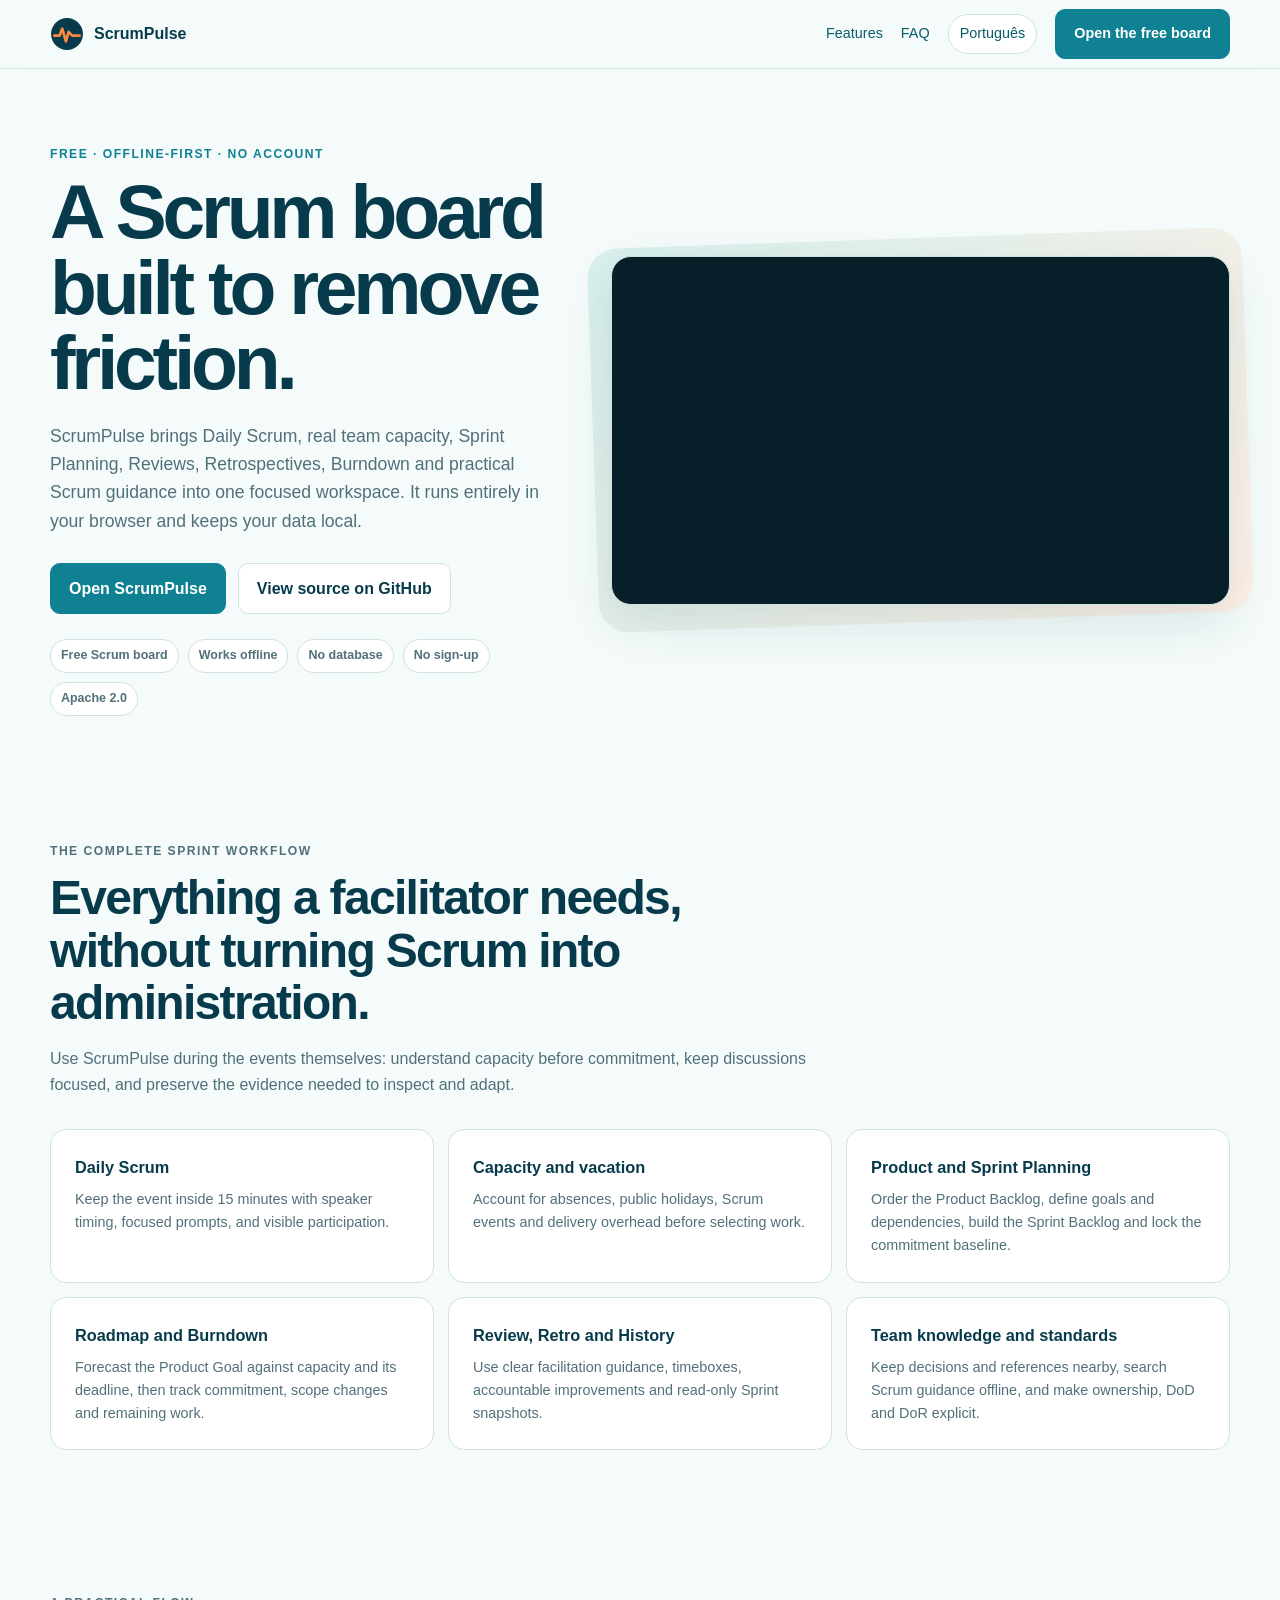
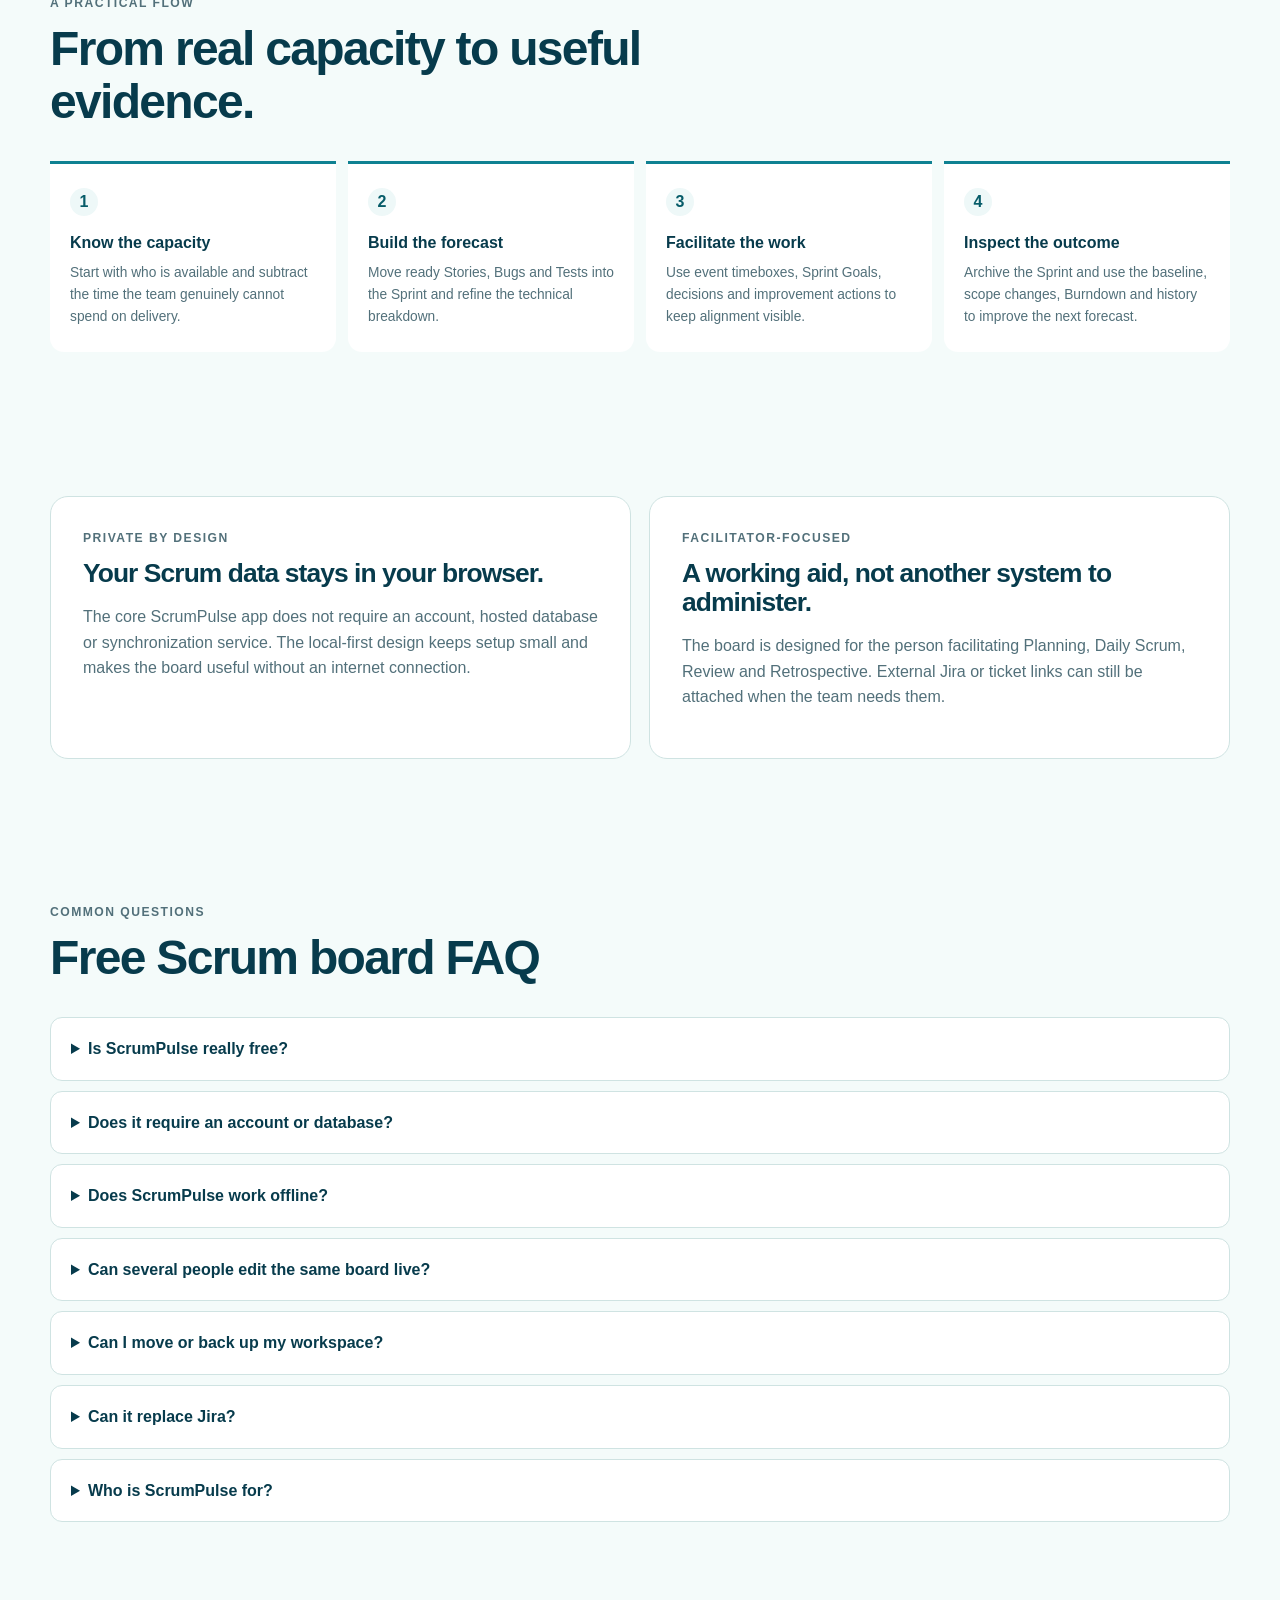
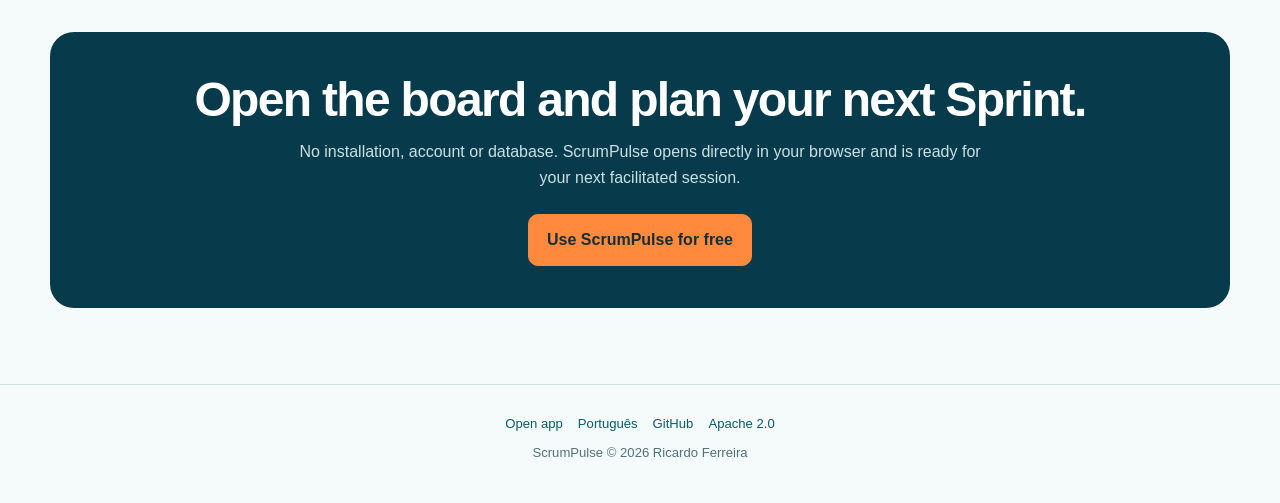
==== commit 9684b9c3: "docs: align product overview and landing FAQ" ====
--- a/index.html
+++ b/index.html
@@ -39,6 +39,14 @@
     "applicationSubCategory": "Project Management",
     "operatingSystem": "Any operating system with a modern web browser",
     "isAccessibleForFree": true,
+    "featureList": [
+      "Daily Scrum facilitation and timeboxes",
+      "Capacity, vacation and public holiday planning",
+      "Product and Sprint Backlogs with goals and dependencies",
+      "Product Roadmap, Burndown and Sprint History",
+      "Sprint Review and Retrospective guidance",
+      "Offline Scrum guidance, Ownership, DoD and DoR"
+    ],
     "offers": { "@type": "Offer", "price": "0", "priceCurrency": "USD" },
     "author": { "@type": "Person", "name": "Ricardo Ferreira", "url": "https://github.com/treslines" },
     "image": "https://treslines.github.io/assets/promo-overview.png",
@@ -93,11 +101,11 @@
       </div>
       <div class="feature-grid">
         <article class="feature-card"><h3>Daily Scrum</h3><p>Keep the event inside 15 minutes with speaker timing, focused prompts, and visible participation.</p></article>
-        <article class="feature-card"><h3>Capacity and availability</h3><p>Account for absences, public holidays, Scrum events and delivery overhead before selecting work.</p></article>
-        <article class="feature-card"><h3>Sprint Planning</h3><p>Order the Product Backlog, check Definition of Ready, build the Sprint Backlog and lock the initial forecast.</p></article>
-        <article class="feature-card"><h3>Review and Retrospective</h3><p>Use clear facilitation guidance, timeboxes and accountable improvement actions.</p></article>
-        <article class="feature-card"><h3>Burndown and statistics</h3><p>Compare the initial commitment, evolving forecast, actual work and recent team trends.</p></article>
-        <article class="feature-card"><h3>Scrum knowledge</h3><p>Search practical Scrum guidance offline and make ownership, DoD and DoR explicit.</p></article>
+        <article class="feature-card"><h3>Capacity and vacation</h3><p>Account for absences, public holidays, Scrum events and delivery overhead before selecting work.</p></article>
+        <article class="feature-card"><h3>Product and Sprint Planning</h3><p>Order the Product Backlog, define goals and dependencies, build the Sprint Backlog and lock the commitment baseline.</p></article>
+        <article class="feature-card"><h3>Roadmap and Burndown</h3><p>Forecast the Product Goal against capacity and its deadline, then track commitment, scope changes and remaining work.</p></article>
+        <article class="feature-card"><h3>Review, Retro and History</h3><p>Use clear facilitation guidance, timeboxes, accountable improvements and read-only Sprint snapshots.</p></article>
+        <article class="feature-card"><h3>Team knowledge and standards</h3><p>Keep decisions and references nearby, search Scrum guidance offline, and make ownership, DoD and DoR explicit.</p></article>
       </div>
     </section>
 
@@ -107,12 +115,12 @@
         <article><h3>Know the capacity</h3><p>Start with who is available and subtract the time the team genuinely cannot spend on delivery.</p></article>
         <article><h3>Build the forecast</h3><p>Move ready Stories, Bugs and Tests into the Sprint and refine the technical breakdown.</p></article>
         <article><h3>Facilitate the work</h3><p>Use event timeboxes, Sprint Goals, decisions and improvement actions to keep alignment visible.</p></article>
-        <article><h3>Inspect the outcome</h3><p>Archive the Sprint and use Burndown, velocity and history to improve the next forecast.</p></article>
+        <article><h3>Inspect the outcome</h3><p>Archive the Sprint and use the baseline, scope changes, Burndown and history to improve the next forecast.</p></article>
       </div>
     </section>
 
     <section class="section split">
-      <article class="info-panel"><p class="eyebrow">Private by design</p><h2>Your Scrum data stays in your browser.</h2><p>ScrumPulse does not require an account, hosted database or external service. The local-first design keeps setup small and makes the board useful even without an internet connection.</p></article>
+      <article class="info-panel"><p class="eyebrow">Private by design</p><h2>Your Scrum data stays in your browser.</h2><p>The core ScrumPulse app does not require an account, hosted database or synchronization service. The local-first design keeps setup small and makes the board useful without an internet connection.</p></article>
       <article class="info-panel"><p class="eyebrow">Facilitator-focused</p><h2>A working aid, not another system to administer.</h2><p>The board is designed for the person facilitating Planning, Daily Scrum, Review and Retrospective. External Jira or ticket links can still be attached when the team needs them.</p></article>
     </section>
 
@@ -121,7 +129,9 @@
       <div class="faq">
         <details><summary>Is ScrumPulse really free?</summary><p>Yes. The web app is free to use and its source code is available under the Apache License 2.0.</p></details>
         <details><summary>Does it require an account or database?</summary><p>No. ScrumPulse runs in the browser and stores the workspace locally. You can export a JSON backup whenever you need to move or protect the data.</p></details>
-        <details><summary>Does ScrumPulse work offline?</summary><p>Yes. The application is designed for offline use and has no runtime dependency on a hosted backend.</p></details>
+        <details><summary>Does ScrumPulse work offline?</summary><p>Yes. The core application has no runtime dependency on a hosted backend and stores its workspace locally. The product tour, GitHub pages and any external ticket links require an internet connection.</p></details>
+        <details><summary>Can several people edit the same board live?</summary><p>No. ScrumPulse is a facilitator-focused local workspace, not a synchronized multiuser system. Teams can follow the facilitator through screen sharing, and a JSON backup can be transferred when another person needs to continue the workspace.</p></details>
+        <details><summary>Can I move or back up my workspace?</summary><p>Yes. Export the workspace as JSON to protect it or move it to another browser or device, then import it to continue.</p></details>
         <details><summary>Can it replace Jira?</summary><p>ScrumPulse is a focused facilitation and planning workspace, not a full issue tracker. Product Backlog items and Sub-tasks can link to external ticketing systems such as Jira.</p></details>
         <details><summary>Who is ScrumPulse for?</summary><p>It is especially useful for Scrum Masters, Product Owners, Developers, Agile coaches and team facilitators who want a simple board for Scrum events and Sprint evidence.</p></details>
       </div>
@@ -129,7 +139,7 @@
 
     <section class="section cta">
       <h2>Open the board and plan your next Sprint.</h2>
-      <p>No installation, account or database. ScrumPulse opens directly in your browser and is ready for your team.</p>
+      <p>No installation, account or database. ScrumPulse opens directly in your browser and is ready for your next facilitated session.</p>
       <a class="button" href="app.html">Use ScrumPulse for free</a>
     </section>
   </main>
